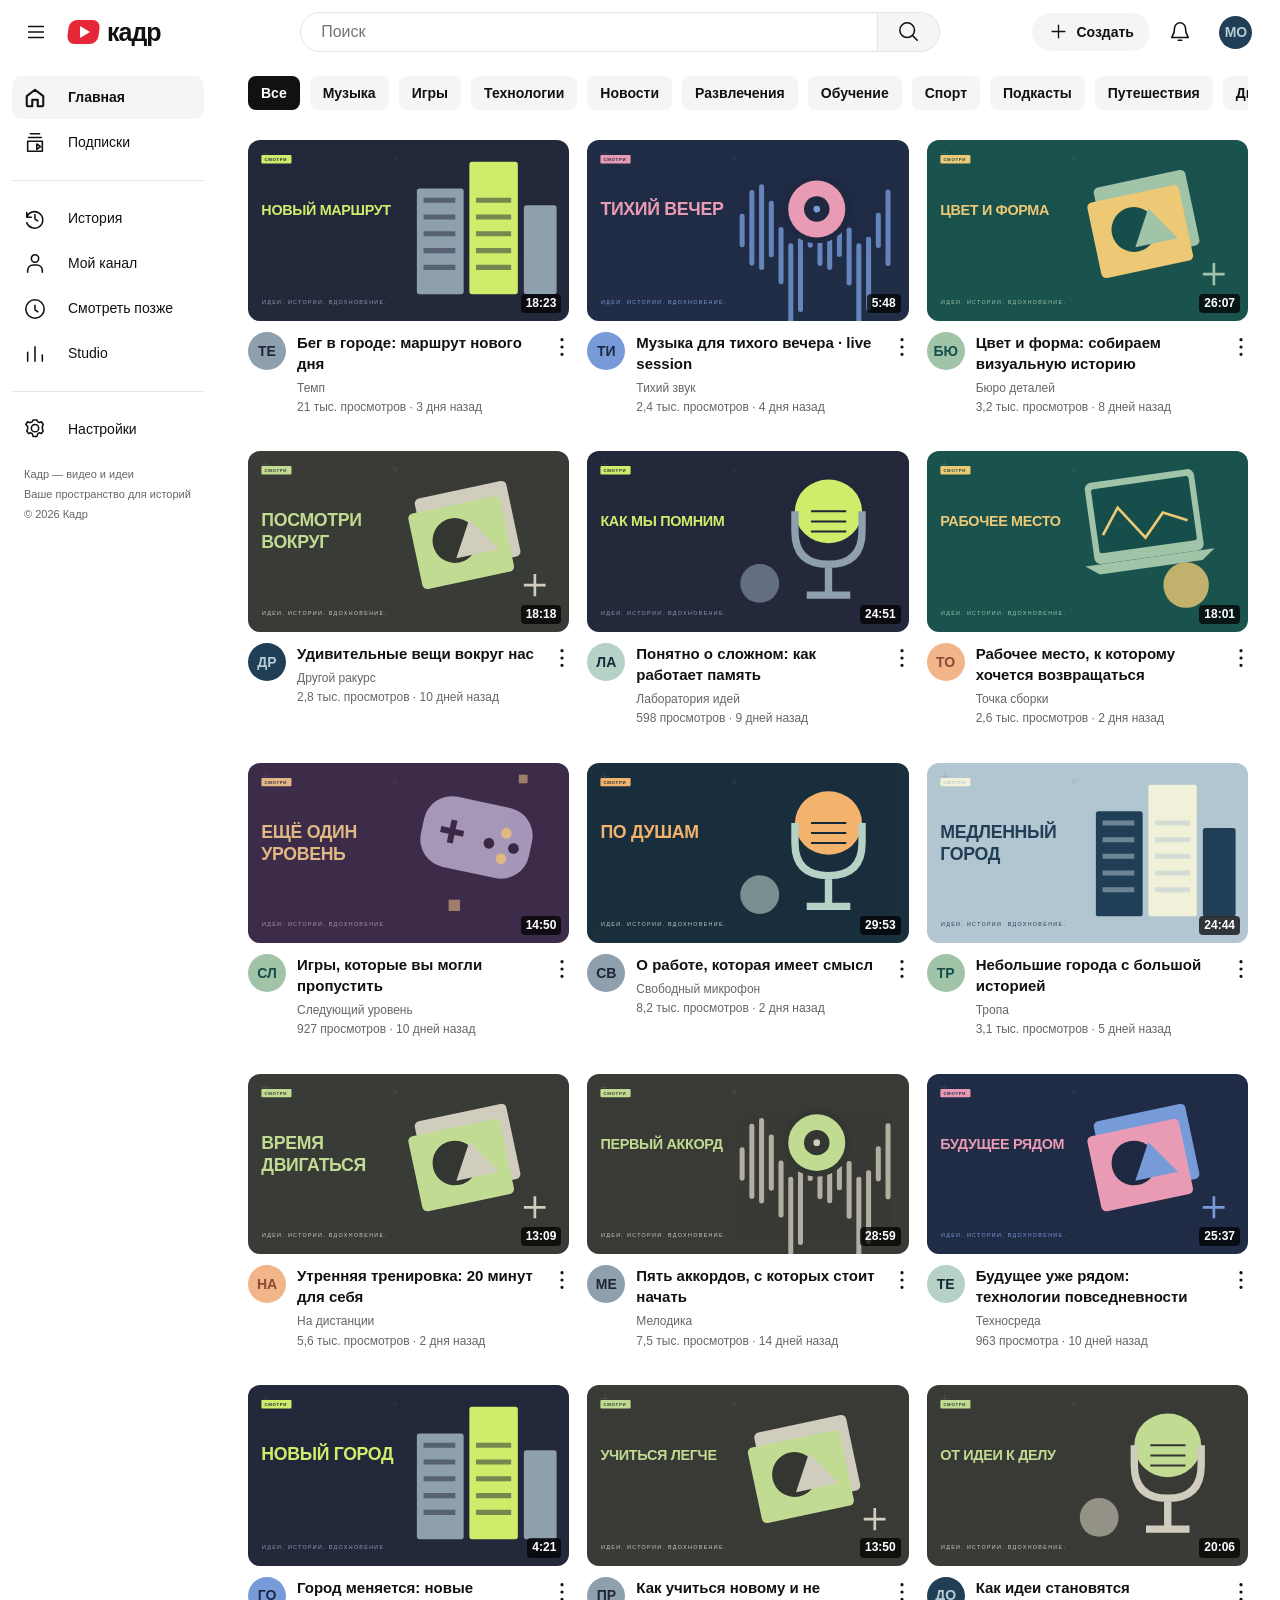
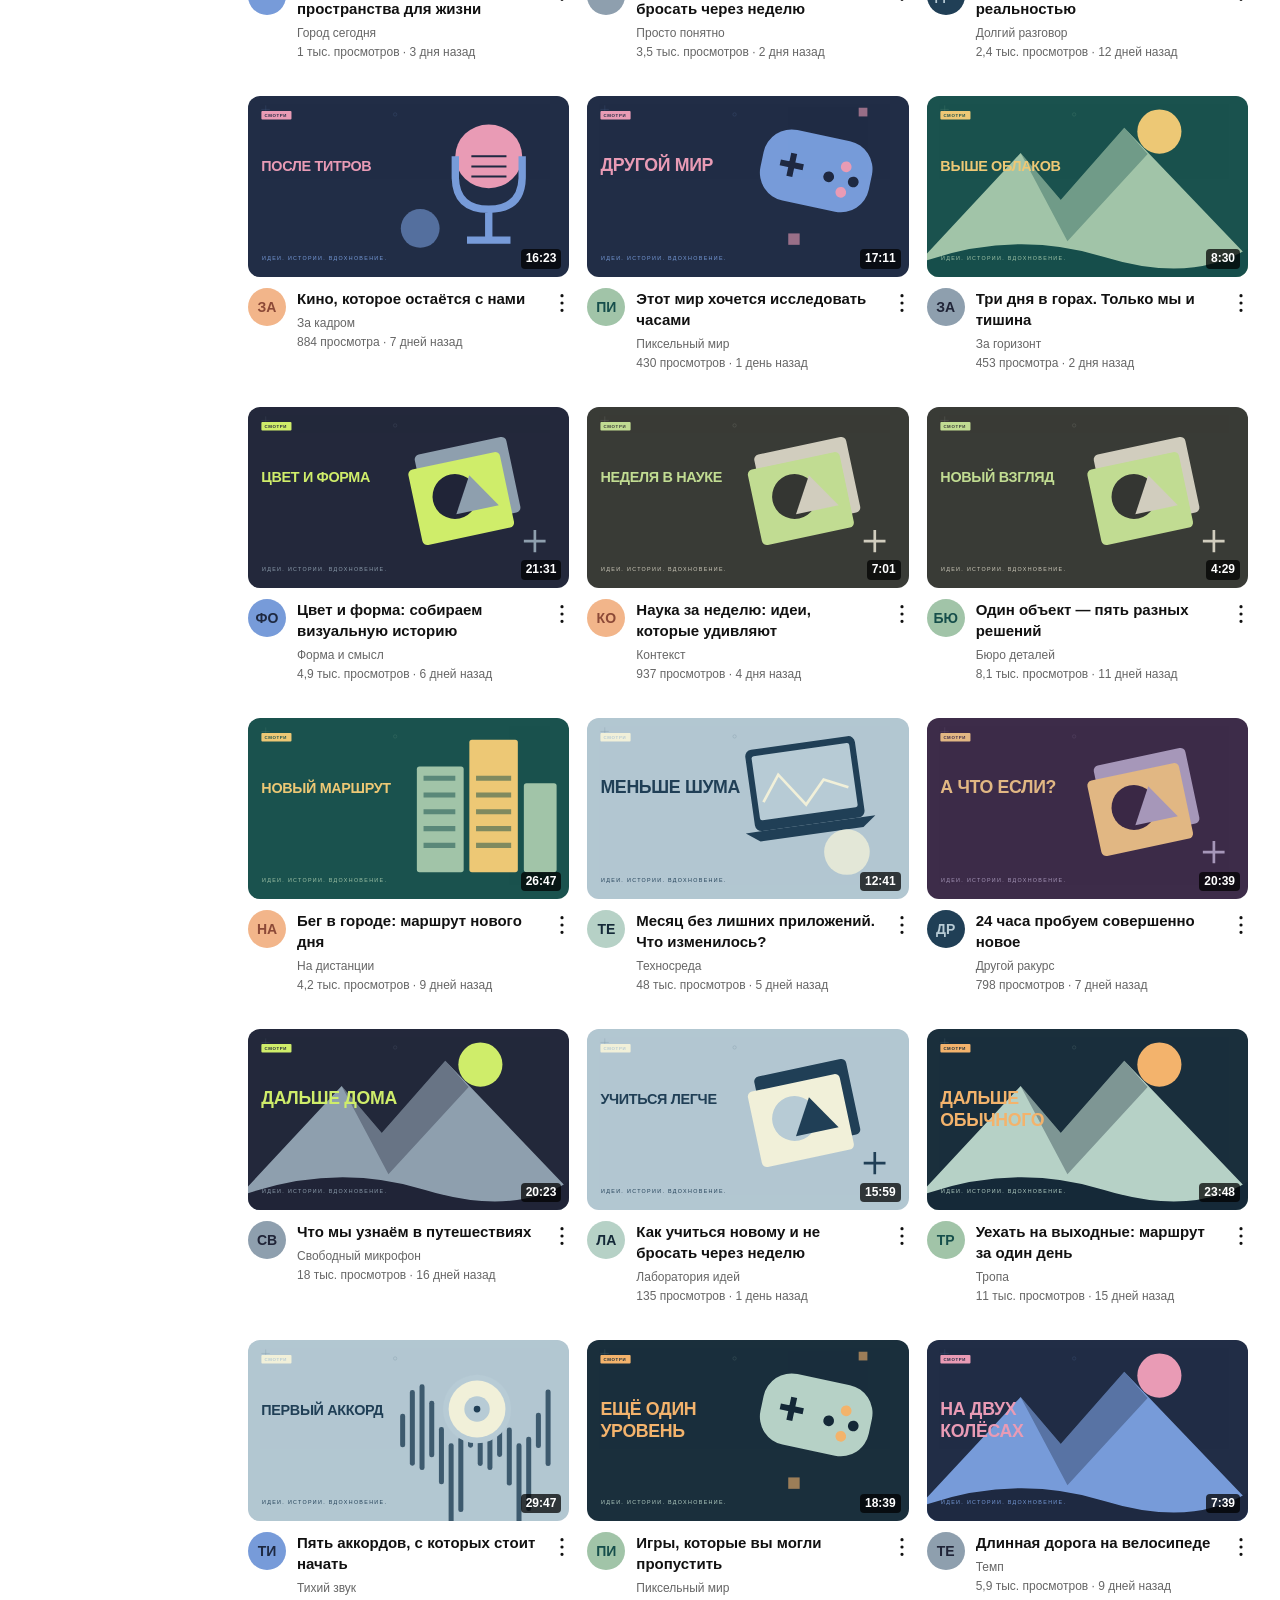
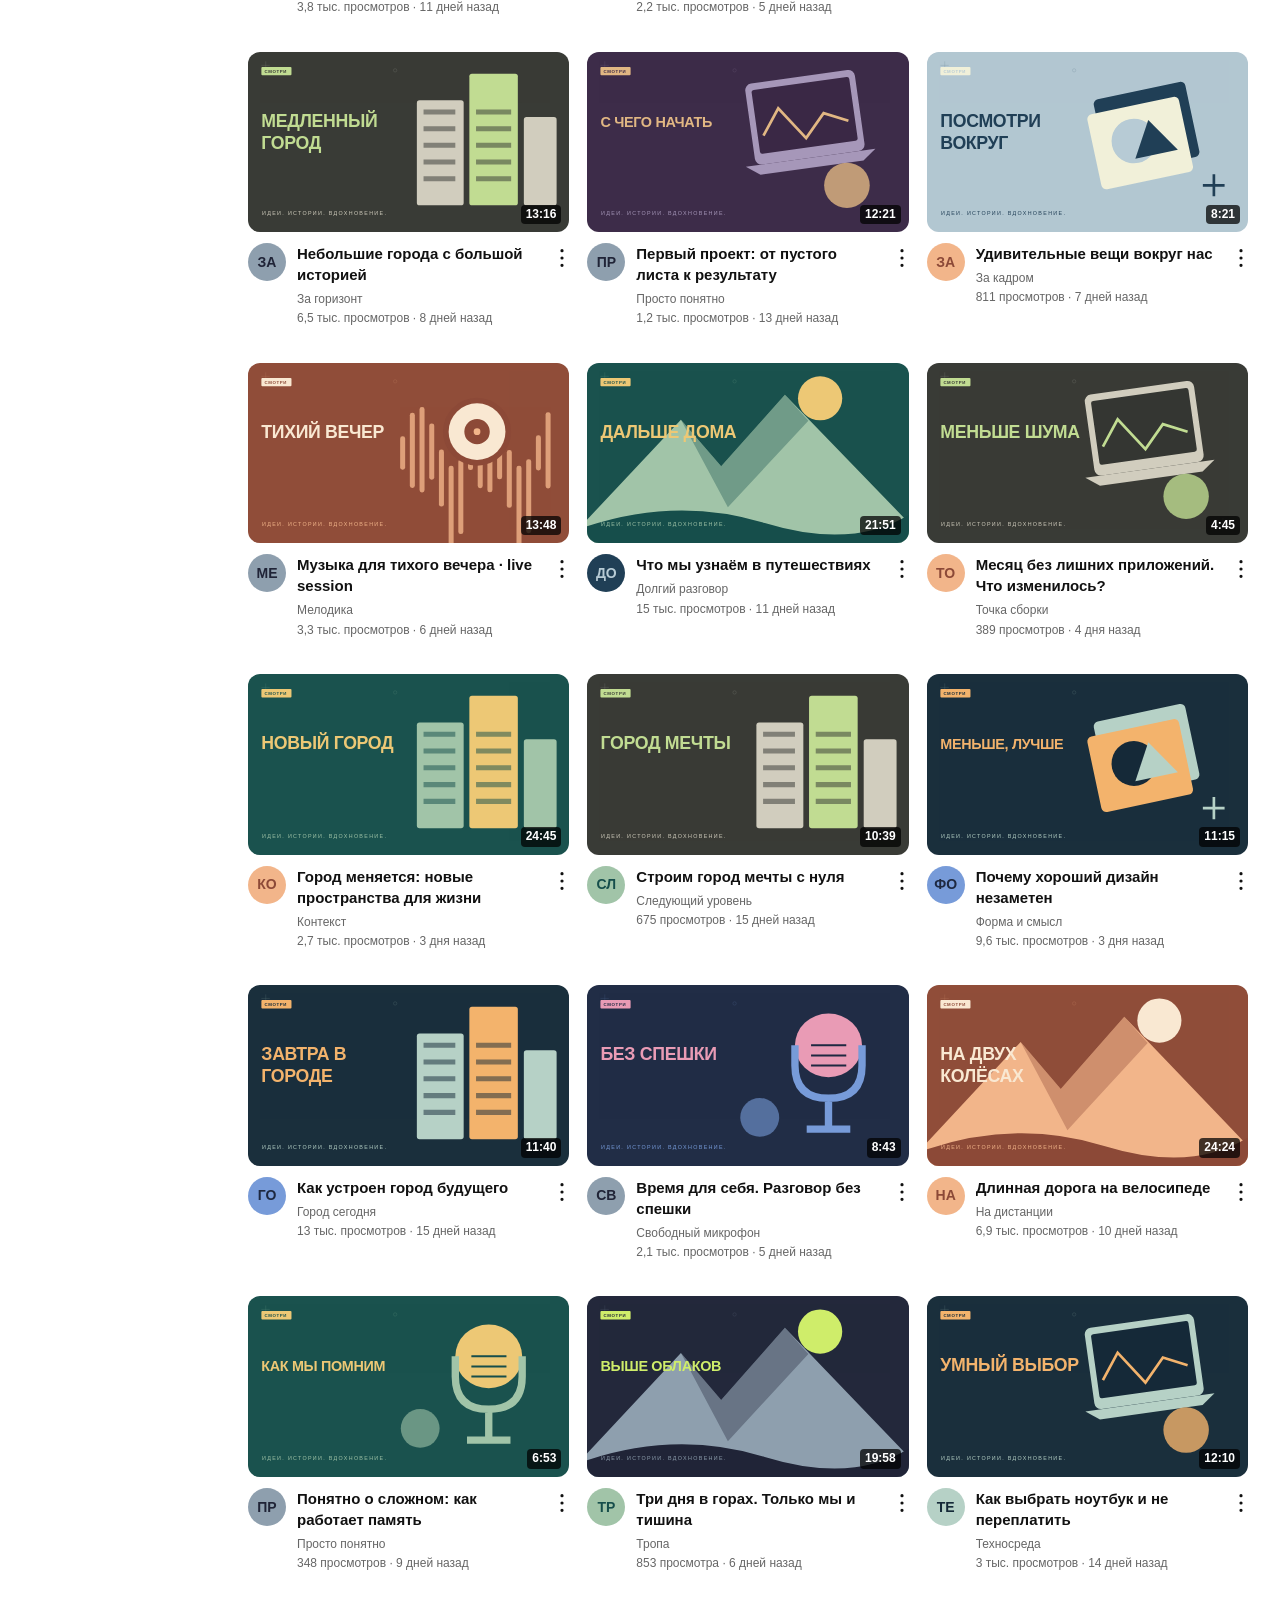
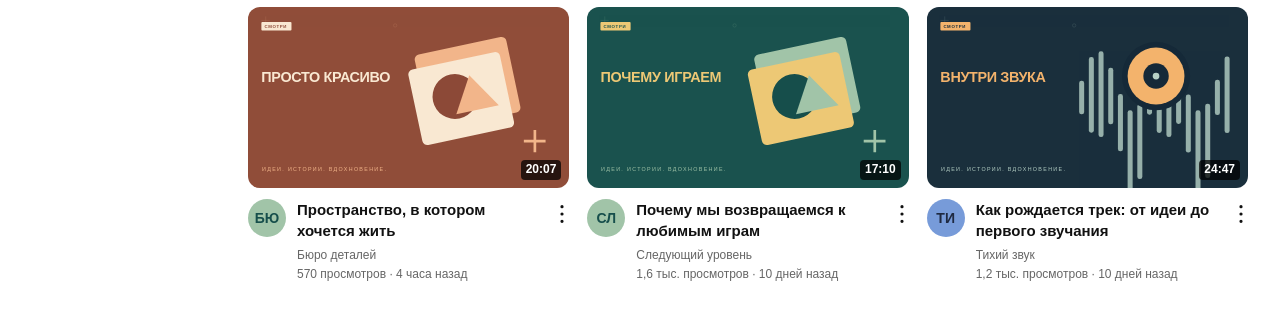
==== files-pasted-by-the-user-senior/outputs/index.html @ 80b1cc75 "Обнова" ====
<!doctype html>
<html lang="ru">
<head>
<meta charset="utf-8">
<meta name="viewport" content="width=device-width, initial-scale=1, viewport-fit=cover">
<meta name="color-scheme" content="light dark">
<meta name="description" content="Кадр — видео, идеи и ваши истории.">
<title>Кадр — видео и идеи</title>
<style>
:root{--bg:#fff;--surface:#f5f5f5;--surface-hover:#eaeaea;--text-primary:#111;--text-secondary:#666;--border:#e5e5e5;--accent:#e62737;--blue:#065fd4;--sidebar-width:216px;--header-height:64px;--panel:#fff;--shadow:0 8px 40px #0002;--chart:#2389d7;--radius:12px}

[data-theme=dark]{--bg:#0f0f0f;--surface:#222;--surface-hover:#333;--text-primary:#f1f1f1;--text-secondary:#aaa;--border:#303030;--accent:#ff4757;--blue:#7db5ff;--panel:#191919;--shadow:0 8px 40px #0007;--chart:#56b8ff}

*{box-sizing:border-box}
html{scroll-behavior:smooth}
body{margin:0;background:var(--bg);color:var(--text-primary);font:14px/1.45 -apple-system,BlinkMacSystemFont,"Segoe UI",Arial,sans-serif}
button,input,textarea,select{font:inherit}
button,a,input,select,textarea{-webkit-tap-highlight-color:transparent}
button,a{touch-action:manipulation}
button{cursor:pointer;color:inherit}
button:disabled{cursor:wait;opacity:.6}
a{color:inherit;text-decoration:none}
img{display:block;max-width:100%;object-fit:cover}
button{border:0;background:none}
svg{display:block}
.icon{width:22px;height:22px;fill:none;stroke:currentColor;stroke-width:1.7;stroke-linecap:round;stroke-linejoin:round;flex-shrink:0}
button,a{transition:background .16s,color .16s,transform .16s}
button:focus-visible,a:focus-visible,input:focus-visible,textarea:focus-visible,select:focus-visible{outline:2px solid var(--blue);outline-offset:3px}
h1,h2,h3,p{margin:0}
h1{font-size:27px;letter-spacing:-.6px;line-height:1.3}
h2{font-size:21px;letter-spacing:-.35px}
h3{font-size:16px}
.muted{color:var(--text-secondary)}
.tiny{font-size:12px}
.nowrap{white-space:nowrap}
.divider{border:0;border-top:1px solid var(--border);margin:16px 0}
.icon-btn{height:40px;width:40px;display:inline-flex;align-items:center;justify-content:center;border-radius:50%;flex-shrink:0}
.icon-btn:hover{background:var(--surface-hover)}
.btn{min-height:38px;padding:9px 17px;display:inline-flex;align-items:center;justify-content:center;gap:8px;border-radius:24px;background:var(--surface);font-weight:600;white-space:nowrap}
.btn:hover{background:var(--surface-hover)}
.btn.primary{background:var(--text-primary);color:var(--bg)}
.btn.blue{background:var(--blue);color:var(--bg)}
.btn.outline{border:1px solid var(--border);background:transparent}
.btn.danger{color:var(--accent)}
.btn .icon{width:19px;height:19px}
.btn.selected{background:var(--surface-hover);color:var(--blue)}
.row{display:flex;align-items:center;gap:12px}
.row.wrap{flex-wrap:wrap}
.between{justify-content:space-between}
.gap8{gap:8px}
.stack{display:grid;gap:18px}
.avatar{width:38px;height:38px;border-radius:50%;flex-shrink:0;display:grid;place-items:center;background:#b6c9c1;color:#173b30;font-weight:700;overflow:hidden}
.avatar img{height:100%;width:100%}
.avatar.large{width:120px;height:120px;font-size:40px}
.avatar.medium{width:64px;height:64px;font-size:23px}
.avatar.small{height:30px;width:30px;font-size:11px}
.header{position:fixed;inset:0 0 auto;height:var(--header-height);background:var(--bg);z-index:30;display:flex;align-items:center;justify-content:space-between;padding:0 24px 0 16px;gap:24px}
.brand{display:flex;align-items:center;gap:8px;font-size:25px;letter-spacing:-1px;font-weight:800;white-space:nowrap}
.brandmark{width:31px;height:24px;background:var(--accent);border-radius:8px;transform:skew(-7deg);display:grid;place-items:center}
.brandmark:after{content:"";border-left:10px solid #fff;border-top:6px solid transparent;border-bottom:6px solid transparent;margin-left:3px;transform:skew(7deg)}
.brand small{font-size:12px;letter-spacing:0;font-weight:500;color:var(--text-secondary);align-self:flex-end;margin:0 0 5px 2px}
.header-left{display:flex;align-items:center;gap:12px;min-width:192px}
.search{display:flex;max-width:640px;flex:1;height:40px}
.search input{width:100%;min-width:0;border:1px solid var(--border);border-radius:24px 0 0 24px;background:var(--bg);color:var(--text-primary);padding:0 20px;font-size:16px;box-shadow:inset 0 1px 2px #00000005}
.search button{width:62px;flex-shrink:0;background:var(--surface);border:1px solid var(--border);border-left:0;border-radius:0 24px 24px 0;display:grid;place-items:center}
.search button:hover{background:var(--surface-hover)}
.header-actions{display:flex;align-items:center;gap:10px}
.profile-btn{padding:0;margin-left:6px}
.profile-btn .avatar{width:33px;height:33px}
.create-top{padding-right:16px}
.sidebar{position:fixed;top:var(--header-height);left:0;bottom:0;width:var(--sidebar-width);padding:10px 12px 24px;overflow-y:auto;background:var(--bg);z-index:20;scrollbar-width:thin}
.sidebar-item{height:43px;border-radius:10px;display:flex;align-items:center;gap:22px;padding:0 12px;margin:2px 0;white-space:nowrap}
.sidebar-item:hover{background:var(--surface)}
.sidebar-item.active{background:var(--surface);font-weight:600}
.sidebar-item.active .icon{stroke-width:2.25}
.sidebar-label{padding:12px;font-size:13px;font-weight:600}
.sidebar-foot{padding:12px;font-size:11px;line-height:1.8;color:var(--text-secondary)}
.sidebar-channel{padding:18px 0;text-align:center}
.sidebar-channel .avatar{margin:0 auto 12px}
.sidebar-channel h3{overflow:hidden;text-overflow:ellipsis;padding:0 8px}
.compact{--sidebar-width:76px}
.compact .sidebar-item{height:70px;flex-direction:column;gap:5px;padding:12px 0;font-size:10px}
.compact .sidebar-label,.compact .sidebar-foot,.compact .sidebar .divider,.compact .sidebar-channel,.compact .subscription-links{display:none}
.content{margin-left:var(--sidebar-width);padding:88px 32px 40px;min-height:100vh;max-width:2200px}
.chips{position:sticky;top:64px;padding:12px 0 20px;background:var(--bg);z-index:10;display:flex;gap:10px;overflow-x:auto;scrollbar-width:none;margin-top:-24px;margin-bottom:10px}
.chips::-webkit-scrollbar{display:none}
.chip{border-radius:8px;padding:7px 13px;background:var(--surface);white-space:nowrap;font-weight:600}
.chip:hover{background:var(--surface-hover)}
.chip.active{background:var(--text-primary);color:var(--bg)}
.video-grid{display:grid;grid-template-columns:repeat(3,minmax(0,1fr));gap:34px 18px}
.video-card{min-width:0;position:relative}
.thumb-link{display:block;position:relative;overflow:hidden;border-radius:12px;background:var(--surface);aspect-ratio:16/9}
.thumbnail{width:100%;height:100%;object-fit:cover;transition:transform .25s}
.thumb-link:hover .thumbnail{transform:scale(1.035)}
.thumb-link:after{content:"▶";position:absolute;top:50%;left:50%;transform:translate(-50%,-50%);width:45px;height:45px;display:grid;place-items:center;border-radius:50%;background:#0007;color:white;opacity:0;transition:opacity .2s}
.thumb-link:hover:after{opacity:1}
.duration{position:absolute;bottom:8px;right:8px;padding:1px 5px;font-size:12px;font-weight:600;background:#000b;color:#fff;border-radius:4px}
.fresh{position:absolute;top:9px;left:9px;font-size:10px;text-transform:uppercase;letter-spacing:1px;background:#fff;color:#111;padding:4px 7px;border-radius:4px;font-weight:700}
.card-info{display:flex;align-items:flex-start;gap:11px;padding-top:11px}
.card-copy{min-width:0;flex:1}
.card-title{font-weight:600;font-size:15px;line-height:1.4;display:-webkit-box;-webkit-line-clamp:2;-webkit-box-orient:vertical;overflow:hidden;margin:0 0 5px}
.card-meta{font-size:12px;line-height:1.6;color:var(--text-secondary)}
.card-meta a:hover{color:var(--text-primary)}
.card-more{width:26px;height:30px;margin-right:-6px}
.section-head{display:flex;align-items:center;justify-content:space-between;gap:16px;margin-bottom:24px;flex-wrap:wrap}
.page-copy{margin-bottom:24px;max-width:720px}
.page-copy p{margin-top:8px;color:var(--text-secondary)}
.bottom-nav{display:none}
.empty{display:flex;flex-direction:column;align-items:center;justify-content:center;text-align:center;padding:70px 24px;gap:12px;min-height:290px}
.empty-symbol{background:var(--surface);width:82px;height:82px;border-radius:50%;display:grid;place-items:center;margin-bottom:8px}
.empty-symbol .icon{height:36px;width:36px}
.empty p{color:var(--text-secondary);max-width:400px}
.channel-banner{height:190px;width:100%;border-radius:14px;object-fit:cover;margin-bottom:26px}
.channel-head{display:flex;gap:24px;align-items:center;margin:0 0 28px}
.channel-copy{min-width:0;overflow-wrap:anywhere}
.channel-copy h1{font-size:34px;margin-bottom:8px}
.channel-copy p{margin:9px 0;max-width:800px;white-space:pre-wrap;overflow-wrap:anywhere}
.channel-head .row{margin-top:14px}
.tabs{display:flex;gap:26px;border-bottom:1px solid var(--border);margin-bottom:26px;overflow:auto}
.tab{padding:11px 0 13px;white-space:nowrap;color:var(--text-secondary);font-size:15px;font-weight:600;border-bottom:2px solid transparent}
.tab.active{color:var(--text-primary);border-bottom-color:var(--text-primary)}
.about-panel{max-width:780px}
.about-panel p{white-space:pre-wrap;overflow-wrap:anywhere}
.watch-layout{display:grid;grid-template-columns:minmax(0,1fr) 340px;gap:24px}
.watch-main{min-width:0}
.player{position:relative;aspect-ratio:16/9;background:#000;border-radius:14px;overflow:hidden;color:#fff}
.player>img{width:100%;height:100%;opacity:.85}
.player.playing>img{animation:slowpan 24s ease-in-out infinite alternate;opacity:.92}
.player-center{position:absolute;top:50%;left:50%;transform:translate(-50%,-50%);background:#0008;width:66px;height:66px;border-radius:50%;display:grid;place-items:center;backdrop-filter:blur(3px)}
.player-center .icon{width:30px;height:30px;fill:#fff;stroke:#fff}
.playing .player-center{opacity:0}
.playing:hover .player-center,.playing:focus-within .player-center{opacity:1}
.player-caption{position:absolute;left:24px;top:20px;font-size:11px;letter-spacing:2px;opacity:.7}
.player-controls{position:absolute;bottom:0;left:0;right:0;padding:28px 12px 7px;background:linear-gradient(transparent,#000b)}
.player-controls input[type=range]{accent-color:var(--accent);height:4px;width:100%;cursor:pointer;margin:0}
.player-control-row{display:flex;align-items:center;gap:5px;font-size:12px}
.player-control-row .icon-btn{height:32px;width:32px}
.player-control-row .time{margin-left:4px;flex:1}
.player-control-row input.volume{width:56px;margin-left:3px}
.watch-title{font-size:22px;font-weight:700;line-height:1.35;margin:16px 0 13px;overflow-wrap:anywhere}
.watch-actions{display:flex;align-items:center;justify-content:space-between;gap:12px;flex-wrap:wrap}
.channel-byline{display:flex;gap:11px;align-items:center}
.channel-byline .btn{margin-left:9px}
.channel-byline h3{font-size:14px}
.reactions{display:flex;gap:8px;align-items:center;flex-wrap:wrap}
.reaction-group{display:flex;background:var(--surface);border-radius:24px;overflow:hidden}
.reaction-group .btn{background:none;border-radius:0}
.reaction-group .btn+button{border-left:1px solid var(--border);padding:8px 12px}
.description{background:var(--surface);border-radius:12px;padding:14px;margin-top:18px}
.description p{white-space:pre-wrap;overflow-wrap:anywhere;margin-top:9px}
.description:not(.expanded) p{display:-webkit-box;-webkit-line-clamp:3;-webkit-box-orient:vertical;overflow:hidden}
.text-btn{font-weight:600;padding:10px 0 0}
.comments{margin-top:26px}
.comments h3{margin-bottom:20px}
.comment-form{display:flex;gap:12px;margin:18px 0 24px}
.comment-form input{flex:1;min-width:0;border:0;border-bottom:1px solid var(--border);background:var(--bg);color:var(--text-primary);padding:10px 0}
.comment{display:flex;gap:12px;margin:18px 0}
.comment p{white-space:pre-wrap;overflow-wrap:anywhere;margin-top:3px}
.watch-aside .video-card{display:flex;gap:9px;margin:0 0 15px}
.watch-aside .thumb-link{width:160px;min-width:160px;height:90px;border-radius:9px}
.watch-aside .card-info{padding:0;gap:0;flex:1}
.watch-aside .card-info>a{display:none}
.watch-aside .card-title{font-size:13px;-webkit-line-clamp:2}
.watch-aside .card-more{width:18px}
.watch-aside .card-meta{font-size:11px}
.watch-aside h3{margin-bottom:14px}
.history-list{display:grid;gap:22px;max-width:1040px}
.history-list .video-card{display:flex;gap:20px}
.history-list .thumb-link{width:270px;min-width:270px}
.history-list .card-info{padding-top:6px;flex:1}
.history-list .card-title{font-size:18px}
.history-list .card-info>a{display:none}
.channel-result{display:flex;gap:20px;padding:18px 0;border-bottom:1px solid var(--border);align-items:center}
.channel-result .channel-copy{flex:1}
.channel-result p{margin:5px 0}
.search-heading{margin-bottom:14px}
.studio{background:var(--surface);min-height:100vh}
.studio .content{padding:90px 30px 40px}
.studio .sidebar,.studio .header{background:var(--bg)}
.studio .sidebar-item.active{color:var(--accent);background:var(--surface)}
.studio-page{max-width:1460px;margin:0 auto}
.panel{background:var(--panel);border:1px solid var(--border);border-radius:12px;padding:24px;min-width:0}
.panel h2,.panel h3{margin-bottom:15px}
.stat-grid{display:grid;grid-template-columns:repeat(5,minmax(0,1fr));gap:12px;margin-bottom:24px}
.stat-card{background:var(--panel);border:1px solid var(--border);padding:19px 20px;border-radius:10px;min-width:0}
.stat-card label{display:block;color:var(--text-secondary);font-size:12px;margin-bottom:10px}
.stat-value{font-size:27px;letter-spacing:-.8px;line-height:1.2;overflow-wrap:anywhere;font-variant-numeric:tabular-nums;animation:appear .2s}
.stat-card small{display:block;margin-top:10px;font-size:11px;color:var(--text-secondary)}
.dashboard-grid{display:grid;grid-template-columns:1.15fr 1fr;gap:20px}
.feature-performance{display:grid;grid-template-columns:180px 1fr;gap:18px;align-items:start}
.feature-performance .thumb-link{border-radius:8px}
.metric-list{display:grid;gap:12px}
.metric-line{display:flex;justify-content:space-between;gap:12px;border-bottom:1px solid var(--border);padding:0 0 10px}
.metric-line:last-child{border:0;padding:0}
.metric-line span{color:var(--text-secondary)}
.metric-line strong{font-weight:600}
.callout{border:1px solid var(--border);border-radius:10px;padding:18px;background:var(--surface);margin-top:20px}
.callout p{color:var(--text-secondary);margin:8px 0 14px}
.analytics-layout{display:grid;grid-template-columns:minmax(0,1fr) 290px;gap:20px}
.chart-wrap{position:relative}
.chart-svg{width:100%;height:245px;overflow:visible}
.chart-grid{stroke:var(--border);stroke-width:1}
.chart-label{fill:var(--text-secondary);font-size:11px}
.chart-tooltip{position:absolute;pointer-events:none;background:var(--text-primary);color:var(--bg);font-size:12px;padding:7px 10px;border-radius:6px;box-shadow:var(--shadow);white-space:nowrap;transform:translate(-50%,-110%);z-index:5;display:none}
.bars{display:flex;align-items:flex-end;gap:3px;height:86px;margin:24px 0 8px}
.bar{flex:1;min-width:0;background:var(--chart);border-radius:2px 2px 0 0;opacity:.8}
.bar:hover{opacity:1}
.realtime-dot{width:7px;height:7px;border-radius:50%;background:var(--chart);display:inline-block;margin-right:5px}
.rt-number{font-size:28px;margin-top:22px}
.top-video{display:flex;justify-content:space-between;align-items:center;gap:10px;padding:11px 0;border-bottom:1px solid var(--border);font-size:12px}
.top-video a{overflow:hidden;display:-webkit-box;-webkit-line-clamp:2;-webkit-box-orient:vertical;max-width:80%}
.traffic-list{display:grid;gap:16px}
.traffic-track{height:5px;border-radius:4px;background:var(--surface);margin-top:7px;overflow:hidden}
.traffic-fill{height:100%;background:var(--chart);border-radius:4px}
.below-analytics{display:grid;grid-template-columns:1fr 1fr;gap:20px;margin-top:20px}
.content-table{width:100%;border-collapse:collapse;font-size:12px}
.content-table th{text-align:left;color:var(--text-secondary);font-weight:500;padding:15px 12px;border-bottom:1px solid var(--border)}
.content-table td{padding:16px 12px;border-bottom:1px solid var(--border);vertical-align:middle}
.content-table tr:hover td{background:var(--surface)}
.table-video{display:flex;gap:14px;align-items:center;max-width:420px}
.table-video img{width:110px;height:62px;border-radius:6px;flex-shrink:0}
.table-video strong{font-size:13px;display:-webkit-box;-webkit-line-clamp:2;-webkit-box-orient:vertical;overflow:hidden}
.table-video .row{margin-top:5px}
.table-video .icon-btn{width:28px;height:28px}
.table-panel{padding:0;overflow:hidden}
.badge{display:inline-flex;padding:4px 8px;background:var(--surface);border-radius:5px;white-space:nowrap;font-size:11px}
.badge.public{color:#168449}
.select{min-height:38px;border:1px solid var(--border);background:var(--panel);color:var(--text-primary);padding:7px 12px;border-radius:8px;max-width:100%}
.form-grid{display:grid;grid-template-columns:minmax(0,1fr) 330px;gap:26px}
.field{display:grid;gap:7px;margin-bottom:18px;min-width:0}
.field label{font-size:12px;font-weight:600}
.input{width:100%;border:1px solid var(--border);border-radius:8px;background:var(--panel);color:var(--text-primary);padding:12px;min-width:0;resize:vertical}
.input:focus{border-color:var(--blue)}
textarea.input{min-height:115px}
.field small{font-size:11px;color:var(--text-secondary)}
.form-row{display:grid;grid-template-columns:1fr 1fr;gap:14px}
.upload-preview{aspect-ratio:16/9;border:1px dashed var(--border);border-radius:10px;overflow:hidden;background:var(--surface);display:grid;place-items:center;margin-bottom:12px}
.upload-preview img{width:100%;height:100%}
.upload-label{display:inline-flex;gap:8px;cursor:pointer;align-items:center;justify-content:center;font-weight:600}
.file-input{position:absolute;width:1px;height:1px;opacity:0;overflow:hidden}
.upload-label:focus-within{outline:2px solid var(--blue);outline-offset:3px}
.upload-tile{display:flex;flex-direction:column;align-items:center;text-align:center;padding:22px;gap:10px}
.upload-tile .icon{width:32px;height:32px}
.preview-banner{height:145px;width:100%;object-fit:cover;border-radius:9px}
.image-setting{display:flex;align-items:center;gap:24px;border-bottom:1px solid var(--border);padding-bottom:22px;margin-bottom:22px}
.image-setting .copy{flex:1}
.image-setting p{font-size:12px;color:var(--text-secondary);margin:7px 0 12px}
.customization{max-width:960px}
.customization .panel{margin-top:20px}
.settings-row{display:flex;align-items:center;justify-content:space-between;gap:15px;padding:20px 0;border-bottom:1px solid var(--border)}
.settings-row p{font-size:12px;color:var(--text-secondary);margin-top:5px}
.settings-row:last-child{border:0}
.dropdown{position:fixed;z-index:65;background:var(--panel);border:1px solid var(--border);border-radius:12px;padding:8px;box-shadow:var(--shadow);width:256px;max-width:calc(100vw - 24px)}
.dropdown-item{width:100%;text-align:left;padding:11px 12px;border-radius:7px;display:flex;gap:12px;align-items:center;line-height:1.3;font-size:13px}
.dropdown-item:hover{background:var(--surface)}
.dropdown-heading{padding:10px 12px;border-bottom:1px solid var(--border);margin-bottom:6px}
.dropdown-heading p{font-size:12px;color:var(--text-secondary);margin-top:3px}
.modal-backdrop{position:fixed;inset:0;background:#0007;z-index:70;display:flex;align-items:center;justify-content:center;padding:24px;backdrop-filter:blur(2px)}
.modal{max-width:860px;width:100%;max-height:calc(100dvh - 48px);display:flex;flex-direction:column;border-radius:16px;background:var(--panel);box-shadow:var(--shadow);animation:modalIn .18s ease}
.modal.small{max-width:480px}
.modal-header{padding:20px 24px;border-bottom:1px solid var(--border);display:flex;justify-content:space-between;align-items:center;gap:16px}
.modal-header h2{font-size:21px}
.modal-body{overflow-y:auto;padding:24px;overscroll-behavior:contain}
.modal-footer{display:flex;justify-content:flex-end;gap:10px;padding:16px 24px;border-top:1px solid var(--border)}
.modal .form-grid{grid-template-columns:minmax(0,1fr) 260px}
.toast-container{position:fixed;bottom:24px;left:calc(var(--sidebar-width) + 24px);z-index:100;display:grid;gap:8px;pointer-events:none;max-width:calc(100vw - 48px)}
.toast{background:var(--text-primary);color:var(--bg);padding:13px 22px;border-radius:9px;box-shadow:var(--shadow);font-size:13px;animation:appear .18s;pointer-events:auto}
.notice{padding:12px 16px;background:var(--surface);border-radius:9px;font-size:12px;color:var(--text-secondary);margin-bottom:18px}
.form-error{color:var(--accent);font-size:13px;margin-top:10px}
.progress{height:4px;background:var(--surface);overflow:hidden;border-radius:4px;margin-top:16px}
.progress span{display:block;height:100%;background:var(--blue);animation:progress 1.4s ease forwards}
.debug{position:fixed;bottom:15px;right:15px;background:#141d23;color:#85f4b3;padding:16px;z-index:60;border-radius:8px;white-space:pre;font:11px/1.8 monospace;max-width:calc(100vw - 30px)}
.skeleton{background:linear-gradient(100deg,var(--surface) 20%,var(--surface-hover) 50%,var(--surface) 80%);background-size:200% 100%;animation:shimmer 1s infinite}
.skeleton-card{aspect-ratio:16/11;border-radius:12px}
.storage-error{position:fixed;top:64px;left:0;right:0;background:#ffe6e6;color:#9a1522;padding:10px 18px;text-align:center;z-index:68;font-size:12px}
.mobile-search-toggle{display:none}
.search-mobile-close{display:none}
.player:fullscreen{border-radius:0;width:100%;height:100%;aspect-ratio:auto}
.player:fullscreen>img{object-fit:contain}
.player.fullscreen-fallback{position:fixed;inset:0;width:100vw;height:100dvh;z-index:100;border-radius:0;aspect-ratio:auto}
.player.fullscreen-fallback>img{object-fit:contain}
.phase-pill{color:var(--blue);font-size:11px}
.readable{max-width:760px;line-height:1.7}
.studio-actions{display:flex;gap:10px;align-items:center;flex-wrap:wrap}
.live{font-size:11px;color:var(--text-secondary);display:flex;align-items:center;gap:6px}
.live:before{content:"";width:6px;height:6px;border-radius:50%;background:#25a15e}
.error-page{margin:50px auto;text-align:center;max-width:500px}
.nowrap-ellipsis{overflow:hidden;text-overflow:ellipsis;white-space:nowrap}
.hidden{display:none!important}
body.modal-open{overflow:hidden}
button[aria-pressed=true] .icon{fill:currentColor}
input[type=range]{accent-color:var(--accent)}
.intro-card{background:var(--panel);border:1px solid var(--border);padding:28px;border-radius:12px}
.intro-card h2{margin:16px 0 10px}
.intro-art{height:125px;background:var(--surface);border-radius:8px;display:grid;place-items:center;position:relative;overflow:hidden}
.intro-art .icon{width:55px;height:55px;color:var(--accent)}
.intro-art:before,.intro-art:after{content:"";position:absolute;width:130px;height:130px;border:1px solid var(--border);border-radius:50%;left:-30px;top:-45px}
.intro-art:after{left:auto;top:auto;right:-25px;bottom:-60px}
.chart-period-copy{font-size:12px;color:var(--text-secondary);margin-bottom:18px}

@keyframes appear{from{opacity:.45;transform:translateY(3px)}
to{opacity:1;transform:none}
}
@keyframes modalIn{from{opacity:0;transform:translateY(10px) scale(.98)}
to{opacity:1;transform:none}
}
@keyframes progress{from{width:0}
to{width:100%}
}
@keyframes shimmer{to{background-position:-200% 0}
}
@keyframes slowpan{from{transform:scale(1)}
to{transform:scale(1.08)}
}
@media(min-width:1850px){.video-grid{grid-template-columns:repeat(4,minmax(0,1fr))}
}

@media(max-width:1200px){:root{--sidebar-width:76px}
.sidebar-item{height:70px;flex-direction:column;gap:5px;padding:12px 0;font-size:10px}
.sidebar-label,.sidebar-foot,.sidebar .divider,.sidebar-channel,.subscription-links{display:none}
.content{padding-left:24px;padding-right:24px}
.video-grid{grid-template-columns:repeat(3,minmax(0,1fr));gap:28px 16px}
.watch-layout{grid-template-columns:minmax(0,1fr) 290px;gap:18px}
.watch-aside .thumb-link{width:130px;min-width:130px;height:74px}
.stat-card{padding:16px 13px}
.stat-value{font-size:23px}
.analytics-layout{grid-template-columns:minmax(0,1fr) 250px}
.table-video img{width:85px;height:48px}
.content-table th,.content-table td{padding:13px 8px}
.header-left{min-width:155px}
.header{gap:18px}
.studio .content{padding-left:24px;padding-right:24px}
}

@media(max-width:950px){.video-grid{grid-template-columns:repeat(2,minmax(0,1fr))}
.watch-layout{grid-template-columns:1fr}
.watch-aside{display:grid;grid-template-columns:1fr 1fr;gap:0 18px}
.watch-aside h3{grid-column:1/-1}
.watch-aside .video-card{display:block}
.watch-aside .thumb-link{width:100%;height:auto;aspect-ratio:16/9}
.watch-aside .card-info{padding-top:10px}
.watch-aside .card-title{font-size:14px}
.watch-aside .card-meta{font-size:12px}
.dashboard-grid{grid-template-columns:1fr}
.analytics-layout{grid-template-columns:1fr}
.realtime-panel .bars{height:95px}
.stat-grid{grid-template-columns:repeat(3,minmax(0,1fr))}
.below-analytics{grid-template-columns:1fr}
.form-grid{grid-template-columns:1fr 260px}
.header-left{min-width:145px}
.header{gap:12px;padding-right:16px}
.content-table th:nth-child(3),.content-table td:nth-child(3){display:none}
.feature-performance{grid-template-columns:220px 1fr}
}

@media(max-width:700px){:root{--sidebar-width:0px;--header-height:58px}
.header{height:58px;padding:0 14px;gap:8px}
.header-left{min-width:0;gap:0}
.header-left>.icon-btn{display:none}
.brand{font-size:24px}
.brandmark{width:28px;height:23px}
.header-actions{gap:2px}
.create-top{height:36px;width:36px;padding:0;background:none}
.create-top span{display:none}
.header-actions .icon-btn{width:36px;height:36px}
.profile-btn{margin-left:3px}
.header-actions .profile-btn .avatar{width:29px;height:29px}
.mobile-search-toggle{display:inline-flex}
.header>.search{display:none}
.header.search-open>.search{display:flex;position:absolute;left:14px;right:54px;max-width:none;background:var(--bg);z-index:2}
.header.search-open .header-left,.header.search-open .header-actions{visibility:hidden}
.search-mobile-close{position:absolute;right:8px;display:none}
.header.search-open .search-mobile-close{display:inline-flex}
.search input{font-size:14px}
.sidebar{display:none}
.content,.studio .content{margin-left:0;padding:78px 16px 90px}
.chips{top:58px;margin-top:-20px;padding:11px 0 14px;margin-bottom:5px;gap:8px}
.chip{font-size:12px;padding:7px 12px}
.video-grid{grid-template-columns:1fr;gap:25px}
.card-title{font-size:15px}
.card-meta{font-size:12px}
.thumb-link{border-radius:10px}
.bottom-nav{display:flex;position:fixed;bottom:0;left:0;right:0;z-index:35;background:var(--bg);border-top:1px solid var(--border);padding:5px 4px calc(5px + env(safe-area-inset-bottom));height:calc(61px + env(safe-area-inset-bottom));justify-content:space-around}
.bottom-item{display:flex;align-items:center;justify-content:center;flex-direction:column;gap:3px;font-size:10px;min-width:54px;color:var(--text-secondary)}
.bottom-item.active{color:var(--text-primary);font-weight:600}
.bottom-item .icon{width:22px;height:22px}
.bottom-item.active .icon{stroke-width:2.4}
.channel-banner{height:105px;border-radius:9px;margin-bottom:18px}
.channel-head{align-items:flex-start;gap:14px;margin-bottom:20px}
.channel-head .avatar.large{height:72px;width:72px;font-size:25px}
.channel-copy h1{font-size:23px;margin:0 0 5px}
.channel-copy .muted{font-size:12px}
.channel-copy p{font-size:12px;margin:7px 0}
.channel-head .row{gap:7px}
.channel-head .btn{font-size:11px;padding:8px 11px}
.tabs{gap:23px;margin-bottom:20px}
.tab{font-size:14px}
.watch-layout{display:block}
.player{border-radius:10px}
.watch-title{font-size:18px;margin-top:14px}
.watch-actions{gap:15px}
.channel-byline{gap:8px;width:100%}
.channel-byline .btn{margin-left:auto;font-size:12px;padding:9px 13px}
.reactions{gap:7px}
.reactions .btn{font-size:12px;padding:8px 12px}
.reactions .icon-btn{width:36px;height:36px}
.watch-aside{display:block;margin-top:28px}
.watch-aside .video-card{margin-bottom:23px}
.watch-aside .thumb-link{width:100%;height:auto}
.watch-aside .card-info{padding-top:9px}
.watch-aside .card-title{font-size:15px}
.watch-aside .card-meta{font-size:12px}
.description{font-size:12px;padding:12px}
.comments{margin-top:22px}
.comment-form{gap:8px}
.comment-form .btn{width:38px;padding:0;font-size:0}
.comment-form .btn .icon{width:18px}
.history-list .video-card{gap:12px}
.history-list .thumb-link{width:140px;min-width:140px;height:79px}
.history-list .card-title{font-size:13px}
.history-list .card-meta{font-size:11px}
.history-list .card-info{padding:0;min-width:0}
.section-head{margin-bottom:20px;gap:12px}
.section-head h1{font-size:24px}
.stat-grid{grid-template-columns:repeat(2,minmax(0,1fr));gap:10px;margin-bottom:18px}
.stat-card{padding:16px}
.stat-value{font-size:24px}
.stat-card:last-child{grid-column:1/-1}
.stat-card small{font-size:10px}
.panel{padding:18px}
.dashboard-grid,.analytics-layout,.below-analytics{gap:16px}
.feature-performance{grid-template-columns:1fr}
.feature-performance .thumb-link{max-width:none}
.table-panel{padding:0;background:transparent;border:0}
.content-table,.content-table tbody{display:block}
.content-table thead{display:none}
.content-table tr{display:grid;grid-template-columns:repeat(3,1fr);background:var(--panel);border:1px solid var(--border);border-radius:11px;margin-bottom:12px;padding:12px;gap:6px}
.content-table td{display:block;padding:6px 0;border:0;font-size:11px;overflow-wrap:anywhere}
.content-table td:first-child{grid-column:1/-1;padding:0 0 5px}
.content-table td:nth-child(3){display:none}
.content-table td[data-label]:before{content:attr(data-label);display:block;color:var(--text-secondary);font-size:10px;margin-bottom:4px}
.table-video{max-width:none;gap:10px}
.table-video img{width:110px;height:62px}
.table-video strong{font-size:13px}
.content-table tr:hover td{background:none}
.form-grid,.modal .form-grid{grid-template-columns:1fr}
.form-grid>.upload-column{grid-row:1}
.form-row{gap:10px}
.input{padding:10px}
.modal-backdrop{padding:0;align-items:flex-end}
.modal{max-height:95dvh;border-radius:16px 16px 0 0}
.modal.small{max-width:none}
.modal-header{padding:14px 18px}
.modal-header h2{font-size:18px}
.modal-body{padding:18px}
.modal-footer{padding:14px 18px}
.modal .upload-preview{max-width:320px;margin-left:auto;margin-right:auto}
.modal .upload-column{border-bottom:1px solid var(--border);padding-bottom:18px}
.image-setting{gap:16px;align-items:flex-start}
.image-setting .avatar.large{height:75px;width:75px;font-size:25px}
.preview-banner{height:100px}
.settings-row{align-items:flex-start}
.settings-row .select{font-size:12px;padding:8px;min-width:95px}
.settings-row .btn{font-size:11px;padding:9px 11px}
.toast-container{bottom:77px;left:16px;right:16px;max-width:none}
.toast{font-size:12px}
.dropdown{right:12px!important;left:auto!important;max-height:calc(100dvh - 90px);overflow:auto}
.channel-result{gap:12px;align-items:flex-start}
.channel-result .avatar.medium{width:50px;height:50px;font-size:20px}
.channel-result .btn{padding:8px 10px;font-size:11px}
.channel-result h3{font-size:14px}
.channel-result p{font-size:11px}
.chart-svg{height:215px}
.chart-tooltip{font-size:10px}
.debug{bottom:75px;right:12px}
.page-copy p{font-size:13px}
.intro-card{padding:20px}
.header .search{height:38px}
.header .search button{width:46px}
.notification-panel{max-height:65dvh;overflow:auto}
.player-controls{padding-top:18px}
.player-caption{font-size:8px;top:12px;left:15px}
.player-center{height:52px;width:52px}
.live{font-size:10px}
}

@media(min-width:431px) and (max-width:700px){.video-grid{grid-template-columns:repeat(2,minmax(0,1fr))}
.card-info{gap:8px}
.card-info .avatar{width:29px;height:29px}
.card-title{font-size:13px}
.card-meta{font-size:11px}
.card-more{width:20px}
}

@media(prefers-reduced-motion:reduce){*,*:before,*:after{animation:none!important;transition:none!important;scroll-behavior:auto!important}
}

</style>
</head>
<body>
<div id="app"></div><div id="dropdown-root"></div><div id="modal-root"></div><div class="toast-container" id="toasts" role="status" aria-live="polite"></div><div id="storage-notice"></div><div id="debug-root"></div>
<script>
'use strict';
(()=>{
// CONFIG / UTILS
const CONFIG={key:'kadr.local.v1',version:1,timeScale:120,offlineCap:30*864e5,historyLimit:200};
const CATEGORIES=['Музыка','Игры','Технологии','Новости','Развлечения','Обучение','Спорт','Подкасты','Путешествия','Дизайн'];
const CATEGORY_SETTINGS={Музыка:[.7,.82,.55],Игры:[.8,.45,.9],Технологии:[.72,.65,.72],Новости:[.9,.12,.7],Развлечения:[.9,.42,.68],Обучение:[.6,.95,.5],Спорт:[.72,.55,.67],Подкасты:[.6,.72,.6],Путешествия:[.65,.85,.55],Дизайн:[.6,.9,.6]};
const SOURCE_NAMES=['Главная','Рекомендованные видео','Поиск','Страницы каналов','Подписки','Внешние источники'];
const $=(s,r=document)=>r.querySelector(s), $$=(s,r=document)=>Array.from(r.querySelectorAll(s));
const esc=s=>String(s??'').replace(/[&<>"']/g,c=>({'&':'&amp;','<':'&lt;','>':'&gt;','"':'&quot;',"'":'&#39;'}[c]));
const clamp=(x,a=0,b=1)=>Math.min(b,Math.max(a,x));
const num=n=>Math.floor(Math.max(0,n||0));
const exact=n=>num(n).toLocaleString('ru-RU');
function formatNumber(n){n=num(n);return n>=1e6?(n/1e6).toLocaleString('ru-RU',{maximumFractionDigits:1})+' млн':n>=1e3?(n/1e3).toLocaleString('ru-RU',{maximumFractionDigits:n<1e4?1:0})+' тыс.':exact(n)}
const plural=(n,one,few,many)=>n%10===1&&n%100!==11?one:n%10>=2&&n%10<=4&&(n%100<12||n%100>14)?few:many;
const formatViews=n=>formatNumber(n)+' '+(n>=1000?'просмотров':plural(num(n),'просмотр','просмотра','просмотров'));
const formatSubscribers=n=>formatNumber(n)+' '+(n>=1000?'подписчиков':plural(num(n),'подписчик','подписчика','подписчиков'));
function formatDuration(n){n=num(n);return n>=3600?num(n/3600)+':'+String(num(n/60)%60).padStart(2,'0')+':'+String(n%60).padStart(2,'0'):num(n/60)+':'+String(n%60).padStart(2,'0')}
function formatRelativeTime(t){const d=Math.max(0,(state.simulation.now-t)/1000);if(d<60)return 'только что';const units=d<3600?[num(d/60),'минуту','минуты','минут']:d<86400?[num(d/3600),'час','часа','часов']:d<2592000?[num(d/86400),'день','дня','дней']:d<31536e3?[num(d/2592000),'месяц','месяца','месяцев']:[num(d/31536e3),'год','года','лет'];return units[0]+' '+plural(...units)+' назад'}
const date=t=>new Date(t).toLocaleDateString('ru-RU',{day:'numeric',month:'short',year:'numeric'});
const pct=n=>(clamp(n)*100).toLocaleString('ru-RU',{maximumFractionDigits:1})+' %';
const uid=p=>p+'-'+(globalThis.crypto?.randomUUID?.()||Date.now().toString(36)+'-'+Math.random().toString(36).slice(2));
function hash(s){let h=2166136261;for(const c of String(s))h=Math.imul(h^c.charCodeAt(0),16777619);return h>>>0}
function rng(seed){let a=seed>>>0;return()=>{a+=0x6D2B79F5;let t=a;t=Math.imul(t^t>>>15,t|1);t^=t+Math.imul(t^t>>>7,t|61);return((t^t>>>14)>>>0)/4294967296}}
const seeded=(seed,k)=>rng(hash(seed+':'+k))();
function normal(r){return Math.sqrt(-2*Math.log(Math.max(.0001,r())))*Math.cos(2*Math.PI*r())}
const sleep=ms=>new Promise(r=>setTimeout(r,ms));
const paths={home:'M3 10 12 3l9 7v10a1 1 0 0 1-1 1h-5v-7H9v7H4a1 1 0 0 1-1-1Z',menu:'M4 6h16M4 12h16M4 18h16',search:'M21 21l-5-5M18 10a8 8 0 1 1-16 0 8 8 0 0 1 16 0',create:'M12 4v16M4 12h16',bell:'M18 8a6 6 0 0 0-12 0c0 8-3 8-3 10h18c0-2-3-2-3-10M10 21h4',like:'M7 10v11H3V10Zm0 0 5-7c2 0 2 2 1 6h6a2 2 0 0 1 2 2l-2 8a2 2 0 0 1-2 2H7',dislike:'M7 14V3H3v11Zm0 0 5 7c2 0 2-2 1-6h6a2 2 0 0 0 2-2l-2-8a2 2 0 0 0-2-2H7',share:'m14 3 8 8-8 8v-5c-7 0-10 3-12 7 0-9 5-14 12-14Z',more:'M12 4h.01M12 12h.01M12 20h.01',play:'m8 4 12 8-12 8Z',pause:'M8 4v16M16 4v16',volume:'m3 9 4 0 5-5v16l-5-5H3ZM16 8a6 6 0 0 1 0 8M19 5a10 10 0 0 1 0 14',mute:'m3 9 4 0 5-5v16l-5-5H3ZM17 9l5 6M22 9l-5 6',fullscreen:'M8 3H3v5M16 3h5v5M21 16v5h-5M3 16v5h5',analytics:'M4 20V10M12 20V4M20 20v-7',content:'M4 3h16v18H4ZM9 8l7 4-7 4Z',channel:'M20 21v-2a6 6 0 0 0-6-6h-4a6 6 0 0 0-6 6v2M16 6a4 4 0 1 1-8 0 4 4 0 0 1 8 0',history:'M3 5v5h5M3 10a9 9 0 1 1 0 6M12 7v5l3 2',subscriptions:'M4 10h16v11H4ZM7 2h10M5 6h14m-5 7 4 3-4 3Z',settings:'m9 3 1-2h4l1 2 2 1 2-1 2 3-1 2v3l1 2-2 3-2-1-2 1-1 3h-4l-1-3-2-1-2 1-2-3 1-2V8L2 6l2-3 2 1ZM16 10a4 4 0 1 1-8 0 4 4 0 0 1 8 0',back:'m14 5-7 7 7 7',close:'M6 6l12 12M18 6 6 18',edit:'m14 4 6 6-11 11H3v-6ZM16 2l6 6',delete:'M3 6h18M9 6V3h6v3M5 6l1 15h12l1-15M10 10v7M14 10v7',clock:'M12 8v5l3 2M22 12a10 10 0 1 1-20 0 10 10 0 0 1 20 0',sun:'M12 2v2M12 20v2M2 12h2M20 12h2M5 5l2 2M17 17l2 2M5 19l2-2M17 7l2-2M17 12a5 5 0 1 1-10 0 5 5 0 0 1 10 0',check:'m4 12 5 5L20 6',upload:'M12 16V3m-5 5 5-5 5 5M3 15v6h18v-6',image:'M3 3h18v18H3Zm0 14 6-6 5 5 3-3 4 4M16 7h.01',sort:'M4 6h16M7 12h10M10 18h4',external:'M14 3h7v7M21 3 11 13M10 3H3v18h18v-7',info:'M12 11v6M12 7h.01M22 12a10 10 0 1 1-20 0 10 10 0 0 1 20 0'};
function icon(n){return `<svg class="icon" viewBox="0 0 24 24" aria-hidden="true"><path d="${paths[n]||paths.play}"${n==='more'?' stroke-width="3.5"':''}/></svg>`}
function ib(action,label,i,attrs=''){const match=attrs.match(/class="([^"]*)"/);const cls=match?match[1]:'icon-btn';attrs=attrs.replace(/class="[^"]*"/,'');return `<button type="button" class="${cls}" data-action="${action}" aria-label="${esc(label)}" title="${esc(label)}" ${attrs}>${icon(i)}</button>`}
const btn=(action,label,i='',cls='',attrs='')=>`<button ${/type=/.test(attrs)?'':'type="button"'} class="btn ${cls}" data-action="${action}" ${attrs}>${i?icon(i):''}${esc(label)}</button>`;
const link=(route,label,i='',cls='btn')=>`<a href="#/${route}" class="${cls}">${i?icon(i):''}${esc(label)}</a>`;
let state,saveTimer=null,storageFailed=false,renderGeneration=0,activeCategory='Все',channelTab='home',period=28,chartMetric='views',player={videoId:null,playing:false,time:0,volume:.7,viewRecorded:false},modalReturn=null,debug=false,editingImage=null;
// DATA GENERATION: compact, original vector artwork
const PALETTES=[['#152938','#b6d1c6','#f3b36c'],['#202437','#8e9fae','#cfed6a'],['#8c4937','#f2b58a','#f9e8d2'],['#1e2941','#779bd9','#e99bb5'],['#164e4b','#a1c4a8','#edc875'],['#3a2845','#a697b9','#e1b783'],['#b7cbd5','#203f56','#f1f0d9'],['#343632','#d1cdbe','#c1dc92']];
function art(v,banner=false){const p=PALETTES[v.seed%PALETTES.length],r=rng(v.seed),kind=v.artKind??v.seed%7;let scene='';
if(kind===0)scene=`<circle cx="695" cy="106" r="66" fill="${p[2]}"/><path d="M0 470 280 170 400 310 590 95 960 480v60H0" fill="${p[1]}"/><path d="m280 170 120 140 190-215 70 78-240 260Z" fill="${p[0]}" opacity=".35"/><path d="M0 490q270-90 530-10t430-25v85H0" fill="${p[0]}"/>`;
else if(kind===1)scene=`<g transform="translate(490 75) rotate(-8 150 160)"><rect width="330" height="245" rx="20" fill="${p[1]}"/><rect x="18" y="20" width="294" height="193" rx="7" fill="${p[0]}"/><path d="m35 160 55-75 70 100 62-67 70 33" fill="none" stroke="${p[2]}" stroke-width="8"/><path d="M-30 245h390l-40 30H10Z" fill="${p[1]}"/></g><circle cx="775" cy="400" r="68" fill="${p[2]}" opacity=".8"/>`;
else if(kind===2)scene=`<g transform="translate(520 115) rotate(12 160 100)"><rect width="330" height="215" rx="85" fill="${p[1]}"/><path d="M55 105h70m-35-35v70" stroke="${p[0]}" stroke-width="18"/><circle cx="250" cy="77" r="16" fill="${p[2]}"/><circle cx="280" cy="117" r="16" fill="${p[0]}"/><circle cx="205" cy="117" r="16" fill="${p[0]}"/><circle cx="250" cy="155" r="16" fill="${p[2]}"/></g><g fill="${p[2]}" opacity=".6"><rect x="600" y="410" width="34" height="34"/><rect x="810" y="35" width="26" height="26"/></g>`;
else if(kind===3)scene=`<g fill="${p[1]}" opacity=".8">${Array.from({length:16},(_,i)=>`<rect x="${455+i*29}" y="${220-90*Math.sin(i*.9)}" width="15" height="${100+160*Math.abs(Math.sin(i*.9))}" rx="7"/>`).join('')}</g><circle cx="685" cy="206" r="102" fill="${p[0]}"/><circle cx="685" cy="206" r="85" fill="${p[2]}"/><circle cx="685" cy="206" r="38" fill="${p[0]}"/><circle cx="685" cy="206" r="10" fill="${p[1]}"/>`;
else if(kind===4)scene=`<g transform="translate(500 85)"><rect x="120" width="200" height="190" rx="100" fill="${p[2]}"/><path d="M120 95v60q0 98 100 98t100-98V95M220 255v90m-65 0h130" stroke="${p[1]}" stroke-width="22" fill="none"/><path d="M168 95h105M168 125h105M168 155h105" stroke="${p[0]}" stroke-width="6"/><circle cx="15" cy="310" r="58" fill="${p[1]}" opacity=".6"/></g>`;
else if(kind===5)scene=`<g transform="translate(495 60)"><rect x="10" y="85" width="140" height="315" rx="8" fill="${p[1]}"/><rect x="167" y="5" width="145" height="395" rx="8" fill="${p[2]}"/><rect x="330" y="135" width="98" height="265" rx="8" fill="${p[1]}"/>${Array.from({length:5},(_,j)=>`<path d="M30 ${120+j*50}h95m62 0h105" stroke="${p[0]}" stroke-width="15" opacity=".5"/>`).join('')}</g>`;
else scene=`<g transform="translate(520 115) rotate(-12 130 130)"><rect width="280" height="230" rx="15" fill="${p[1]}"/><rect x="-28" y="40" width="280" height="230" rx="15" fill="${p[2]}"/><circle cx="95" cy="145" r="67" fill="${p[0]}"/><path d="m150 92 68 106h-130Z" fill="${p[1]}"/></g><path d="M825 400h65m-32-33v66" stroke="${p[1]}" stroke-width="8"/>`;
const short=(v.artText||v.category||'НОВЫЙ ВЗГЛЯД').toUpperCase(),words=short.split(' ');let lines=[''];words.forEach(w=>{let i=lines.length-1;if((lines[i]+' '+w).length>14&&lines.length<3)lines.push(w);else lines[i]+=(lines[i]?' ':'')+w});
const svg=`<svg xmlns="http://www.w3.org/2000/svg" width="960" height="540" viewBox="0 0 960 540"><rect width="960" height="540" fill="${p[0]}"/><path d="M0 0h960v540H0Z" fill="${p[1]}" opacity=".03"/><g opacity=".35" stroke="${p[1]}" fill="none"><path d="M40 40h25m-12-12v25M870 480h30m-15-15v30"/><circle cx="440" cy="55" r="5"/></g>${scene}<rect x="40" y="45" width="${banner?120:90}" height="25" rx="3" fill="${p[2]}"/><text x="49" y="63" fill="${p[0]}" font-family="Arial,sans-serif" font-size="13" font-weight="700" letter-spacing="2">${banner?'КАДР / КАНАЛ':'СМОТРИ'}</text>${lines.map((s,i)=>`<text x="40" y="${225+i*65}" fill="${v.seed%8===6?p[1]:p[2]}" font-family="Arial,sans-serif" font-weight="800" font-size="${s.length>11?43:53}" letter-spacing="-1">${esc(s)}</text>`).join('')}<text x="42" y="488" fill="${p[1]}" font-family="Arial,sans-serif" font-size="16" letter-spacing="4">${esc(v.artSubtitle||'ИДЕИ. ИСТОРИИ. ВДОХНОВЕНИЕ.')}</text></svg>`;return 'data:image/svg+xml;charset=utf-8,'+encodeURIComponent(svg)}
const imageCache=new Map();
function thumbnail(v){if(v.thumbnail)return safeImage(v.thumbnail);const k=v.id+':'+v.seed+':'+v.category;if(!imageCache.has(k))imageCache.set(k,art(v));return imageCache.get(k)}
const safeImage=s=>/^(data:image\/(png|jpe?g|webp|gif|svg\+xml)[;,]|blob:)/i.test(s||'')?s:'';
function avatar(c,cls=''){return `<span class="avatar ${cls}"${c.avatar?'':` style="background:${PALETTES[c.seed%8][1]};color:${PALETTES[c.seed%8][0]}"`}>${c.avatar?`<img src="${esc(safeImage(c.avatar))}" alt="">`:esc(c.name.slice(0,2).toUpperCase())}</span>`}
const channelBy=id=>state.channels.find(c=>c.id===id);
const videoBy=id=>state.videos.find(v=>v.id===id);
const mine=()=>state.videos.filter(v=>v.channelId==='me').sort((a,b)=>b.publishedAt-a.publishedAt);
function params(v,c){const r=rng(v.seed),set=CATEGORY_SETTINGS[v.category]||[.6,.65,.6];const owned=c.id==='me',length=v.title.trim().length,titleScore=clamp(length/38)*.12+(length>110?-.1:0),tagScore=Math.min((v.tags||[]).length*.012,.06),imageScore=v.thumbnail?.12:0,history=clamp(c.authority)*.08;const q=clamp(.22+titleScore+tagScore+imageScore+history+r()*.36,.13,.97);return{contentQuality:q,topicDemand:set[0]*(.7+r()*.3),clickability:clamp(.22+titleScore+imageScore+r()*.4),audienceFit:clamp(.35+q*.35+r()*.22),retentionPotential:clamp(.21+q*.48+r()*.14),engagementPotential:clamp(.18+q*.6+r()*.15),momentum:0,evergreenFactor:set[1],competition:set[2],recommendationScore:.4,potential:clamp(Math.exp(normal(r)*1.05-.25)*(.5+q),.13,18),ctr:.018,retention:.4,likeRate:.04,dislikeRate:.005,commentRate:.003,conversion:.002,velocity:0,lastSpikeHour:-1};}
function makeVideo(c,index,now){const samples=TOPICS[c.niche];const t=samples[index%samples.length];const seed=hash(c.id+':'+index);const v={id:'v-'+c.id+'-'+index,channelId:c.id,title:t[0],description:t[1]+'\n\nНовые идеи и внимательный взгляд на привычные вещи. Подписывайтесь на канал, чтобы не пропустить следующие истории.',category:c.niche,tags:[c.niche,...t[0].split(' ').slice(0,3)],duration:240+num(seeded(seed,'duration')*1700),visibility:'public',publishedAt:now-(index*3+.08+seeded(seed,'age')*8)*864e5,seed,artText:t[2],artKind:t[3],thumbnail:null,views:0,impressions:0,likes:0,dislikes:0,comments:0,subscribersGained:0,watchSeconds:0,history:[],traffic:Array(6).fill(0),localComments:[]};v.params=params(v,c);const views=num(Math.exp(7.7+normal(rng(seed))*1.25)*(.3+c.authority)* (1+index*.22));v.views=views;v.params.ctr=.026+v.params.clickability*.085;v.params.retention=v.params.retentionPotential;v.impressions=views/v.params.ctr;v.likes=views*(.02+v.params.engagementPotential*.07);v.dislikes=views*(.001+(1-v.params.contentQuality)*.012);v.comments=views*(.0005+v.params.engagementPotential*.007);v.watchSeconds=views*v.duration*v.params.retention;v.subscribersGained=num(views*.003);v.traffic=[views*.35,views*.3,views*.16,views*.07,views*.08,views*.04];return v}
const TOPICS={
Технологии:[['Рабочее место, к которому хочется возвращаться','Собираем удобное и спокойное пространство для работы.','РАБОЧЕЕ МЕСТО',1],['Месяц без лишних приложений. Что изменилось?','Практический опыт цифрового минимализма.','МЕНЬШЕ ШУМА',1],['Будущее уже рядом: технологии повседневности','Разбираем идеи, которые меняют наши привычки.','БУДУЩЕЕ РЯДОМ',6],['Как выбрать ноутбук и не переплатить','На что обращать внимание при выборе техники.','УМНЫЙ ВЫБОР',1]],
Музыка:[['Музыка для тихого вечера · live session','Неспешные мелодии для вечера дома.','ТИХИЙ ВЕЧЕР',3],['Как рождается трек: от идеи до первого звучания','Заглянем в процесс создания музыки.','ВНУТРИ ЗВУКА',3],['Плейлист для дороги без конца','Звуки и ритмы большого путешествия.','В ПУТИ',0],['Пять аккордов, с которых стоит начать','Доступный урок для первых музыкальных шагов.','ПЕРВЫЙ АККОРД',3]],
Игры:[['Этот мир хочется исследовать часами','Атмосферные игровые миры и неожиданные находки.','ДРУГОЙ МИР',2],['Игры, которые вы могли пропустить','Небольшие открытия для длинных вечеров.','ЕЩЁ ОДИН УРОВЕНЬ',2],['Почему мы возвращаемся к любимым играм','Разбираемся в игровом дизайне и наших привычках.','ПОЧЕМУ ИГРАЕМ',6],['Строим город мечты с нуля','Продуманная стратегия и удовольствие от процесса.','ГОРОД МЕЧТЫ',5]],
Новости:[['Город меняется: новые пространства для жизни','Обзор городских инициатив и общественных пространств.','НОВЫЙ ГОРОД',5],['Наука за неделю: идеи, которые удивляют','Внимательный обзор открытий и исследований.','НЕДЕЛЯ В НАУКЕ',6],['Почему все говорят об этой технологии','Что стоит за громкими заголовками.','В ЦЕНТРЕ ВНИМАНИЯ',1],['Как устроен город будущего','Архитектура, транспорт и новые сценарии жизни.','ЗАВТРА В ГОРОДЕ',5]],
Развлечения:[['24 часа пробуем совершенно новое','История о любопытстве и маленьких приключениях.','А ЧТО ЕСЛИ?',6],['Кино, которое остаётся с нами','Вдумчивый разговор о любимых историях.','ПОСЛЕ ТИТРОВ',4],['Удивительные вещи вокруг нас','Необычный взгляд на обыкновенное.','ПОСМОТРИ ВОКРУГ',6],['Один день без плана','Спонтанное путешествие и неожиданные знакомства.','БЕЗ ПЛАНА',0]],
Обучение:[['Как учиться новому и не бросать через неделю','Практические привычки, которые помогают учиться.','УЧИТЬСЯ ЛЕГЧЕ',6],['Понятно о сложном: как работает память','Доступное объяснение механизмов запоминания.','КАК МЫ ПОМНИМ',4],['Первый проект: от пустого листа к результату','Пошаговый подход к самостоятельной работе.','С ЧЕГО НАЧАТЬ',1],['Английский каждый день: 15 минут с пользой','Простые упражнения для устойчивого прогресса.','15 МИНУТ В ДЕНЬ',6]],
Спорт:[['Утренняя тренировка: 20 минут для себя','Умеренная активность и внимательное отношение к телу.','ВРЕМЯ ДВИГАТЬСЯ',6],['Бег в городе: маршрут нового дня','Неспешный бег и красивый городской маршрут.','НОВЫЙ МАРШРУТ',5],['Сила привычки: мой месяц тренировок','Личный опыт регулярных занятий.','ШАГ ЗА ШАГОМ',6],['Длинная дорога на велосипеде','Путешествие, в котором важен каждый километр.','НА ДВУХ КОЛЁСАХ',0]],
Подкасты:[['О работе, которая имеет смысл','Большой разговор о выборе своего дела.','ПО ДУШАМ',4],['Время для себя. Разговор без спешки','О внимании, отдыхе и личных границах.','БЕЗ СПЕШКИ',4],['Как идеи становятся реальностью','Разговор о творчестве и первых шагах.','ОТ ИДЕИ К ДЕЛУ',4],['Что мы узнаём в путешествиях','Истории дорог, людей и новых впечатлений.','ДАЛЬШЕ ДОМА',0]],
Путешествия:[['Три дня в горах. Только мы и тишина','Маршрут по тропам, где время течёт иначе.','ВЫШЕ ОБЛАКОВ',0],['Небольшие города с большой историей','Путешествие по тихим улицам и красивым местам.','МЕДЛЕННЫЙ ГОРОД',5],['Дорога вдоль моря: путешествие без спешки','Морской воздух, уютные остановки и новый взгляд.','ВДОЛЬ БЕРЕГА',0],['Уехать на выходные: маршрут за один день','Продумываем короткое путешествие с вниманием к деталям.','ДАЛЬШЕ ОБЫЧНОГО',0]],
Дизайн:[['Пространство, в котором хочется жить','Детали интерьера и спокойный подход к дизайну.','ПРОСТО КРАСИВО',6],['Почему хороший дизайн незаметен','Разбираем привычные вещи и их устройство.','МЕНЬШЕ, ЛУЧШЕ',6],['Цвет и форма: собираем визуальную историю','Практика наблюдения и творческого поиска.','ЦВЕТ И ФОРМА',6],['Один объект — пять разных решений','Эксперимент с формой и композициями.','НОВЫЙ ВЗГЛЯД',6]]};
function freshState(){const now=Date.now();const s={version:1,user:{id:'local',interests:Object.fromEntries(CATEGORIES.map(c=>[c,.35])),reactions:{},watchLater:[],notInterested:[],blockedChannels:[]},userChannel:null,channels:[],videos:[],subscriptions:[],history:[],preferences:{theme:matchMedia('(prefers-color-scheme: dark)').matches?'dark':'light',compact:false},analytics:{},simulation:{now,speed:1,lastSimulationTimestamp:Date.now()},currentRoute:'home',notifications:[]};
const me={id:'me',name:'Мой канал',handle:'@mychannel',description:'Здесь начинается моя история.',avatar:null,banner:null,seed:38,subscribers:0,authority:.15,nicheStrength:.4,audienceLoyalty:.45,niche:'Технологии',uploadFrequency:2,createdAt:now};s.userChannel=me;s.channels.push(me);
const names=['Точка сборки','Тихий звук','Следующий уровень','Город сегодня','За кадром','Просто понятно','Темп','Долгий разговор','За горизонт','Форма и смысл','Техносреда','Мелодика','Пиксельный мир','Контекст','Другой ракурс','Лаборатория идей','На дистанции','Свободный микрофон','Тропа','Бюро деталей'];names.forEach((name,i)=>{const seed=hash(name);const c={id:'c'+i,name,handle:'@'+['assembly','quiet.sound','nextlevel','city.today','outofscreen','simply','tempo','longtalk','horizon','form','techspace','melodica','pixelworld','context','angle','ideaslab','distance','openmic','trail','details'][i],description:'Авторский канал о '+['технологиях и удобной жизни','музыке и новых звучаниях','играх и виртуальных мирах','событиях и городской среде','историях и впечатлениях','знаниях и полезных навыках','движении и спорте','идеях и больших разговорах','путешествиях и открытиях','дизайне и красоте повседневности'][i%10]+'. Новые истории каждую неделю.',seed,subscribers:num(Math.exp(9+normal(rng(seed))*.9)),authority:.35+seeded(seed,'authority')*.5,niche:['Технологии','Музыка','Игры','Новости','Развлечения','Обучение','Спорт','Подкасты','Путешествия','Дизайн'][i%10],nicheStrength:.7,audienceLoyalty:.6,uploadFrequency:1+num(seeded(seed,'frequency')*3),avatar:null,banner:null,createdAt:now-864e5*(180+i*23)};s.channels.push(c);for(let j=0;j<4;j++)s.videos.push(makeVideo(c,j,now))});return s}
// STORAGE
function loadState(){try{const raw=localStorage.getItem(CONFIG.key);if(raw){const s=JSON.parse(raw);if(s.version!==CONFIG.version||!Array.isArray(s.channels)||!Array.isArray(s.videos)||!s.channels.some(c=>c.id==='me'))throw Error('schema');s.userChannel=s.channels.find(c=>c.id==='me');s.notifications??=[];s.user.watchLater??=[];s.user.blockedChannels??=[];s.user.notInterested??=[];s.videos.forEach(v=>{v.localComments??=[];v.traffic??=Array(6).fill(0)});return s}}catch(e){if(e.name==='SecurityError')storageFailed=true;}return freshState()}
function saveState(immediate=false){if(!immediate){if(!saveTimer)saveTimer=setTimeout(()=>saveState(true),2500);return true}clearTimeout(saveTimer);saveTimer=null;try{localStorage.setItem(CONFIG.key,JSON.stringify(state));storageFailed=false;$('#storage-notice').textContent='';return true}catch(e){storageFailed=true;$('#storage-notice').innerHTML='<div class="storage-error" role="alert">Не удалось сохранить данные. Освободите место в хранилище браузера или экспортируйте резервную копию в настройках.</div>';return false}}
function notify(text,route){state.notifications.unshift({id:uid('n'),text,route,at:state.simulation.now,read:false});state.notifications=state.notifications.slice(0,40);saveState()}
function toast(text){const el=document.createElement('div');el.className='toast';el.textContent=text;$('#toasts').append(el);setTimeout(()=>el.remove(),3800)}
// SIMULATION ENGINE: impressions -> views -> engagement -> distribution feedback
function historyAdd(v,t,d){const hour=3600e3,bucket=Math.floor(t/hour)*hour;let h=v.history[v.history.length-1];if(!h||h.timestamp!==bucket){h={timestamp:bucket,views:0,impressions:0,likes:0,subscribersGained:0,watchSeconds:0};v.history.push(h)}Object.keys(d).forEach(k=>{if(k in h)h[k]+=d[k]});if(v.history.length>110){const cutoff=state.simulation.now-49*hour;const merged=new Map();v.history.forEach(a=>{const key=a.timestamp<cutoff?Math.floor(a.timestamp/864e5)*864e5:a.timestamp;const old=merged.get(key)||{timestamp:key,views:0,impressions:0,likes:0,subscribersGained:0,watchSeconds:0};Object.keys(old).filter(k=>k!=='timestamp').forEach(k=>old[k]+=a[k]);merged.set(key,old)});v.history=Array.from(merged.values());if(v.history.length>420){const excess=v.history.splice(0,v.history.length-419);const first=excess[0];excess.slice(1).forEach(x=>Object.keys(first).filter(k=>k!=='timestamp').forEach(k=>first[k]+=x[k]));v.history.unshift(first)}}}
function phase(v,t=state.simulation.now){const age=(t-v.publishedAt)/3600e3;return age<2?'Первый охват':age<24?'Расширение аудитории':age<72?'Пик интереса':age<168?'Снижение активности':'Долгий хвост'}
function rates(v,c,t){const p=v.params,age=Math.max(0,(t-v.publishedAt)/3600e3),fresh=Math.exp(-age/(v.category==='Новости'?20:72));p.ctr=clamp(.009+p.clickability*.108+p.contentQuality*.022-(1-p.audienceFit)*.017-.009*Math.min(age/168,1),.01,.15);p.retention=clamp(p.retentionPotential-(v.duration>1800?.05:0),.18,.83);p.likeRate=.02+p.engagementPotential*.08;p.dislikeRate=.001+(1-p.contentQuality)*.017;p.commentRate=.0005+p.engagementPotential*.009;p.conversion=(.0005+p.contentQuality*p.audienceFit*.012)/(1+c.subscribers/2e6);p.recommendationScore=clamp((p.ctr/.14)*.25+p.retention*.25+p.engagementPotential*.15+p.audienceFit*.15+fresh*.1+c.authority*.1);
const initial=(38+Math.pow(Math.max(c.subscribers,0),.72)*.42)*(.4+p.topicDemand)*(.55+p.audienceFit);const success=clamp((p.recommendationScore-.35)*4,0,1.7),potential=p.potential;let multiplier;
if(age<2)multiplier=.65+age*.25;
else if(age<24)multiplier=1+success*potential*Math.pow((age-2)/6,1.35);
else if(age<72)multiplier=(1+success*potential*5.8)*Math.exp(-Math.pow((age-36)/42,2));
else if(age<168)multiplier=(1+success*potential*4)*Math.exp(-(age-72)/(12+p.evergreenFactor*55));
else multiplier=(.12+p.evergreenFactor*.7)*(1+success*potential)*Math.pow(168/Math.max(168,age),p.evergreenFactor>.75?.6:1.5);
if(v.category==='Новости')multiplier*=Math.exp(-age/90);const saturation=1/(1+v.views/(15000+Math.pow(c.subscribers+1,.82)*90+potential*35000));const feedback=clamp((p.recommendationScore-.2)*1.7,.2,1.5);return clamp(initial*multiplier*(1+p.momentum*5)*feedback*(1-p.competition*.35)*saturation,0,250000)}
function simulateStep(from,to){const hours=(to-from)/3600e3;if(hours<=0)return;for(const v of state.videos){if(v.visibility!=='public'||v.publishedAt>to)continue;const c=channelBy(v.channelId),p=v.params,mid=(from+to)/2;let rate=rates(v,c,mid),hourIndex=Math.floor(to/3600e3);if(hourIndex!==p.lastSpikeHour){p.lastSpikeHour=hourIndex;const chance=.0007+p.recommendationScore*p.topicDemand*(1-p.competition)*.014;if(seeded(v.seed,hourIndex)<chance&&v.views>60&&mid-v.publishedAt<14*864e5){p.momentum=clamp(p.momentum+.2+p.recommendationScore*.35);if(c.id==='me'&&p.momentum>.45)notify('У «'+v.title+'» растёт интерес аудитории.','studio/video/'+v.id)}}p.momentum*=Math.exp(-hours/14);rate*=.92+seeded(v.seed,hourIndex+'rate')*.16;
const impressions=rate*hours,views=impressions*p.ctr,likes=views*p.likeRate,subscribers=views*p.conversion,watchSeconds=views*v.duration*p.retention;v.impressions+=impressions;v.views+=views;v.likes+=likes;v.dislikes+=views*p.dislikeRate;v.comments+=views*p.commentRate;v.subscribersGained+=subscribers;v.watchSeconds+=watchSeconds;p.velocity=views/Math.max(hours,.0001);c.subscribers+=subscribers;c.authority=clamp(c.authority+(p.recommendationScore-c.authority)*Math.min(hours*.0004,.02),.05,.98);
const recommendation=clamp(p.recommendationScore),shares=[.19+.2*recommendation,.14+.22*recommendation,.12+.15*p.evergreenFactor,.07,.09+(c.subscribers>1000?.03:0),.04],sum=shares.reduce((a,b)=>a+b);shares.forEach((x,i)=>v.traffic[i]+=views*x/sum);if(c.id==='me')historyAdd(v,to,{views,impressions,likes,subscribersGained:subscribers,watchSeconds});}}
function advance(ms){ms=clamp(ms,0,CONFIG.offlineCap);if(!ms)return;let cursor=state.simulation.now;const end=cursor+ms;const step=Math.max(5*60e3,ms/288);while(cursor<end){const to=Math.min(end,cursor+step);state.simulation.now=to;simulateStep(cursor,to);cursor=to}state.simulation.now=end;syncChannelTotals()}
function syncChannelTotals(){state.channels.forEach(c=>{const vs=state.videos.filter(v=>v.channelId===c.id);c.totalViews=vs.reduce((n,v)=>n+v.views,0);c.videoCount=vs.filter(v=>v.visibility==='public').length});state.userChannel=channelBy('me')}
function settleTime(){const now=Date.now(),elapsed=clamp(now-state.simulation.lastSimulationTimestamp,0,864e5*7);advance(elapsed*CONFIG.timeScale*state.simulation.speed);state.simulation.lastSimulationTimestamp=now}
// RECOMMENDATIONS: interest, authority, subscriptions, exploration, diversity
function recommendations(exclude=null,category=activeCategory){const visible=state.videos.filter(v=>v.id!==exclude&&v.visibility==='public'&&!state.user.notInterested.includes(v.id)&&!state.user.blockedChannels.includes(v.channelId)&&(category==='Все'||v.category===category));const window=Math.floor(state.simulation.now/(3*3600e3));const scores=visible.map(v=>{const p=v.params,interest=state.user.interests[v.category]||.35,sub=state.subscriptions.includes(v.channelId)?.24:0,fresh=Math.exp(-(state.simulation.now-v.publishedAt)/(10*864e5)),explore=seeded(v.seed,'explore'+window)*.24,pop=clamp(Math.log10(1+v.views)/6);return{v,score:interest*.31+p.recommendationScore*.23+fresh*.12+pop*.09+p.momentum*.08+sub+explore-(state.history.some(h=>h.videoId===v.id)?.06:0)}});const result=[],counts={},channels={};while(scores.length&&result.length<48){scores.sort((a,b)=>(b.score-(counts[b.v.category]||0)*.055-(channels[b.v.channelId]||0)*.13)-(a.score-(counts[a.v.category]||0)*.055-(channels[a.v.channelId]||0)*.13));const v=scores.shift().v;result.push(v);counts[v.category]=(counts[v.category]||0)+1;channels[v.channelId]=(channels[v.channelId]||0)+1}return result}
function interest(v,amount){state.user.interests[v.category]=clamp((state.user.interests[v.category]||.35)+amount,.05,1)}
// UI COMPONENTS
function videoCard(v){const c=channelBy(v.channelId);return `<article class="video-card" data-video="${esc(v.id)}"><a class="thumb-link" href="#/watch/${v.id}" aria-label="${esc(v.title)}"><img class="thumbnail" src="${esc(thumbnail(v))}" alt="" loading="lazy"><span class="duration">${formatDuration(v.duration)}</span>${state.simulation.now-v.publishedAt<3600e3?'<span class="fresh">Новое</span>':''}</a><div class="card-info"><a href="#/channel/${c.id}" aria-label="Канал ${esc(c.name)}">${avatar(c)}</a><div class="card-copy"><a class="card-title" href="#/watch/${v.id}">${esc(v.title)}</a><div class="card-meta"><a href="#/channel/${c.id}">${esc(c.name)}</a><div><span data-views="${v.id}">${formatViews(v.views)}</span> · ${formatRelativeTime(v.publishedAt)}</div></div></div>${ib('video-menu','Действия с видео','more',`data-id="${v.id}" class="icon-btn card-more"`)}</div></article>`}
function grid(vs,emptyText='Здесь пока нет видео',emptyAction='create'){return vs.length?`<div class="video-grid">${vs.map(videoCard).join('')}</div>`:empty(emptyText,emptyAction==='create'?'Опубликуйте свою первую историю.':'Попробуйте другую категорию или вернитесь на главную.',emptyAction==='create'?btn('create','Создать видео','create','primary'):link('home','На главную','home'))}
function empty(title,copy,action=''){return `<div class="empty"><span class="empty-symbol">${icon('play')}</span><h2>${esc(title)}</h2><p>${esc(copy)}</p>${action}</div>`}
function navItem(route,title,i,active){return `<a class="sidebar-item${active?' active':''}" href="#/${route}"${active?' aria-current="page"':''}>${icon(i)}<span>${title}</span></a>`}
function shell(studio=false){const route=state.currentRoute;document.body.classList.toggle('studio',studio);document.body.classList.toggle('compact',state.preferences.compact);const me=channelBy('me');let sidebar=studio?`<div class="sidebar-channel">${avatar(me,'medium')}<h3>${esc(me.name)}</h3><p class="tiny muted">Ваш канал</p></div>${navItem('studio','Обзор','analytics',route==='studio')}${navItem('studio/content','Контент','content',route==='studio/content'||route.startsWith('studio/video'))}${navItem('studio/analytics','Аналитика','analytics',route==='studio/analytics')}${navItem('studio/customization','Настройка канала','edit',route==='studio/customization')}<hr class="divider">${navItem('channel/me','Открыть канал','channel',false)}${navItem('settings','Настройки','settings',false)}`:`${navItem('home','Главная','home',route==='home')}${navItem('subscriptions','Подписки','subscriptions',route==='subscriptions')}<hr class="divider">${navItem('history','История','history',route==='history')}${navItem('channel/me','Мой канал','channel',route==='channel/me')}${navItem('later','Смотреть позже','clock',route==='later')}${navItem('studio','Studio','analytics',false)}<hr class="divider"><div class="subscription-links">${state.subscriptions.length?'<div class="sidebar-label">Подписки</div>'+state.subscriptions.slice(0,6).map(id=>{const c=channelBy(id);return `<a class="sidebar-item" href="#/channel/${id}">${avatar(c,'small')}<span class="nowrap-ellipsis">${esc(c.name)}</span></a>`}).join(''):''}</div>${navItem('settings','Настройки','settings',route==='settings')}<div class="sidebar-foot">Кадр — видео и идеи<br>Ваше пространство для историй<br>© ${new Date().getFullYear()} Кадр</div>`;
$('#app').innerHTML=`<header class="header"><div class="header-left">${ib('sidebar','Свернуть навигацию','menu')}<a class="brand" href="#/home" aria-label="Кадр — главная"><span class="brandmark"></span>кадр${studio?'<small>Studio</small>':''}</a></div><form class="search" id="search-form" role="search"><input aria-label="Поиск видео и каналов" name="q" placeholder="Поиск" autocomplete="off" maxlength="200"><button type="submit" aria-label="Найти">${icon('search')}</button></form><div class="header-actions">${ib('mobile-search','Поиск','search','class="icon-btn mobile-search-toggle"')}<button class="btn create-top" data-action="create" aria-label="Создать">${icon('create')}<span>Создать</span></button>${ib('notifications','Уведомления','bell') }<button class="icon-btn profile-btn" data-action="profile" aria-label="Меню аккаунта">${avatar(me)}</button></div>${ib('close-search','Закрыть поиск','close','class="icon-btn search-mobile-close"')}</header><aside class="sidebar" aria-label="${studio?'Навигация Studio':'Основная навигация'}">${sidebar}</aside><main class="content" id="main"></main><nav class="bottom-nav" aria-label="Мобильная навигация">${[['home','Главная','home'],['subscriptions','Подписки','subscriptions'],['history','История','history'],['channel/me','Мой канал','channel'],['studio','Studio','analytics']].map(([r,t,i])=>`<a href="#/${r}" class="bottom-item${route===r||r==='studio'&&studio?' active':''}">${icon(i)}<span>${t}</span></a>`).join('')}</nav>`;
const query=new URLSearchParams(location.hash.split('?')[1]||'').get('q');if(query)$('#search-form input').value=query;
}
function home(){return `<div class="chips" aria-label="Категории">${['Все',...CATEGORIES].map(c=>`<button class="chip${activeCategory===c?' active':''}" data-action="category" data-category="${esc(c)}" aria-pressed="${activeCategory===c}">${esc(c)}</button>`).join('')}</div>${grid(recommendations(), 'Нет рекомендаций для этой категории','home')}`}
function subscriptions(){const vs=state.videos.filter(v=>v.visibility==='public'&&state.subscriptions.includes(v.channelId)).sort((a,b)=>b.publishedAt-a.publishedAt);return `<div class="section-head"><h1>Подписки</h1><span class="muted">${state.subscriptions.length} каналов</span></div>${vs.length?grid(vs):empty('Ваши любимые авторы — здесь','Подпишитесь на интересные каналы. Их новые видео появятся в этой ленте.',link('home','Найти интересное','search'))}`}
function historyPage(later=false){const vs=later?state.user.watchLater.map(videoBy).filter(Boolean):state.history.map(h=>videoBy(h.videoId)).filter(Boolean);return `<div class="section-head"><h1>${later?'Смотреть позже':'История просмотров'}</h1>${vs.length?btn(later?'clear-later':'clear-history',later?'Очистить список':'Очистить историю','delete','outline'):''}</div>${vs.length?`<div class="history-list">${vs.map(videoCard).join('')}</div>`:empty(later?'Сохраните видео на потом':'Всё начинается с одного видео',later?'Откройте меню ролика и выберите «Смотреть позже».':'Просмотренные видео появятся здесь.',link('home','Перейти на главную','home'))}`}
function subscribeButton(c){return c.id==='me'?link('studio','Управлять каналом','analytics'):btn('subscribe',state.subscriptions.includes(c.id)?'Вы подписаны':'Подписаться',state.subscriptions.includes(c.id)?'check':'','primary',`data-id="${c.id}"`)}
function channelPage(c){if(!c)return unavailable('Канал не найден');const own=c.id==='me',vs=state.videos.filter(v=>v.channelId===c.id&&(own||v.visibility==='public')).sort((a,b)=>b.publishedAt-a.publishedAt);const banner=c.banner?safeImage(c.banner):art({seed:c.seed,artKind:c.seed%7,artText:c.name,artSubtitle:c.handle,category:c.niche},true);return `<img class="channel-banner" src="${esc(banner)}" alt="Шапка канала ${esc(c.name)}"><div class="channel-head">${avatar(c,'large')}<div class="channel-copy"><h1>${esc(c.name)}</h1><div class="muted">${esc(c.handle)} · <span data-subs="${c.id}">${formatSubscribers(c.subscribers)}</span> · ${vs.length} ${plural(vs.length,'видео','видео','видео')}</div><p class="muted">${esc(c.description.slice(0,150))}${c.description.length>150?'…':''}</p><div class="row wrap">${own?link('studio/customization','Настроить канал','edit')+link('studio/content','Управление видео','content'):subscribeButton(c)}</div></div></div><div class="tabs" role="tablist">${[['home','Главная'],['videos','Видео'],['about','О канале']].map(([id,t])=>`<button class="tab${channelTab===id?' active':''}" role="tab" aria-selected="${channelTab===id}" data-action="channel-tab" data-tab="${id}">${t}</button>`).join('')}</div>${channelTab==='about'?`<div class="panel about-panel"><h2>О канале</h2><p>${esc(c.description)}</p><hr class="divider"><div class="metric-list"><div class="metric-line"><span>Адрес канала</span><strong>${esc(c.handle)}</strong></div><div class="metric-line"><span>Дата создания</span><strong>${date(c.createdAt)}</strong></div><div class="metric-line"><span>Всего просмотров</span><strong data-channelviews="${c.id}">${exact(c.totalViews)}</strong></div><div class="metric-line"><span>Подписчики</span><strong data-subs="${c.id}">${formatSubscribers(c.subscribers)}</strong></div></div></div>`:grid(channelTab==='home'?vs.slice(0,12):vs,'Пока здесь тихо',own?'create':'home')}`}
function unavailable(title){return `<div class="error-page">${empty(title,'Возможно, видео удалено или ссылка изменилась.',link('home','На главную','home'))}</div>`}
function watchPage(v){if(!v)return unavailable('Видео не найдено');if(v.visibility==='private'&&v.channelId!=='me')return unavailable('Видео недоступно');const c=channelBy(v.channelId),reaction=state.user.reactions[v.id],own=v.channelId==='me';return `<div class="watch-layout"><div class="watch-main"><div class="player" id="player"><img src="${esc(thumbnail(v))}" alt="${esc(v.title)}"><div class="player-caption">${esc(c.name.toUpperCase())}</div><button class="player-center" data-action="play" aria-label="Воспроизвести">${icon('play')}</button><div class="player-controls"><input id="timeline" type="range" min="0" max="${v.duration}" value="0" aria-label="Позиция воспроизведения"><div class="player-control-row">${ib('play','Воспроизвести','play','id="play-control"')}${ib('mute','Выключить звук','volume','id="mute-control"')}<input class="volume" type="range" min="0" max="1" step=".05" value="${player.volume}" aria-label="Громкость"><span class="time" id="player-time">0:00 / ${formatDuration(v.duration)}</span>${ib('fullscreen','На весь экран','fullscreen')}</div></div></div><h1 class="watch-title">${esc(v.title)}</h1><div class="watch-actions"><div class="channel-byline"><a href="#/channel/${c.id}">${avatar(c)}</a><a href="#/channel/${c.id}"><h3>${esc(c.name)}</h3><div class="tiny muted" data-subs="${c.id}">${formatSubscribers(c.subscribers)}</div></a>${subscribeButton(c)}</div><div class="reactions"><div class="reaction-group"><button class="btn${reaction==='like'?' selected':''}" data-action="reaction" data-reaction="like" data-id="${v.id}" aria-label="Нравится" aria-pressed="${reaction==='like'}">${icon('like')}<span data-likes="${v.id}">${formatNumber(v.likes)}</span></button><button class="btn${reaction==='dislike'?' selected':''}" data-action="reaction" data-reaction="dislike" data-id="${v.id}" aria-label="Не нравится" aria-pressed="${reaction==='dislike'}">${icon('dislike')}<span class="tiny" data-dislikes="${v.id}">${formatNumber(v.dislikes)}</span></button></div>${btn('share','Поделиться','share','',`data-id="${v.id}"`)}${ib('video-menu','Ещё','more',`data-id="${v.id}"`)}</div></div><div class="description" id="description"><strong><span data-views="${v.id}">${formatViews(v.views)}</span> · ${date(v.publishedAt)}</strong>${own?'<span class="live" style="margin-top:7px">Статистика обновляется</span>':''}<p>${esc(v.description||'Автор не добавил описание.')}</p><div class="tiny muted" style="margin-top:8px">${v.tags.map(t=>'#'+esc(t.replace(/\s+/g,''))).join(' ')}</div><button class="text-btn" data-action="description">Ещё</button></div><section class="comments"><h3><span data-comments="${v.id}">${exact(v.comments+v.localComments.length)}</span> ${plural(num(v.comments+v.localComments.length),'комментарий','комментария','комментариев')}</h3><form class="comment-form" data-id="${v.id}" id="comment-form">${avatar(channelBy('me'),'small')}<input name="comment" placeholder="Напишите комментарий" aria-label="Комментарий" required maxlength="1000">${btn('submit-comment','Отправить','share','', 'type="submit"')}</form><div id="local-comments">${v.localComments.map(x=>`<div class="comment">${avatar(channelBy('me'),'small')}<div><strong class="tiny">${esc(x.author)}</strong> <span class="tiny muted">${formatRelativeTime(x.at)}</span><p>${esc(x.text)}</p></div></div>`).join('')}</div><p class="tiny muted">${v.comments>1?'Аудитория оставила '+exact(v.comments)+' '+plural(num(v.comments),'комментарий','комментария','комментариев')+'.':''}</p></section></div><aside class="watch-aside"><h3>Следующее видео</h3>${recommendations(v.id,'Все').slice(0,14).map(videoCard).join('')}</aside></div>`}
function searchPage(q){const terms=q.toLocaleLowerCase('ru').trim().split(/\s+/).filter(Boolean),matches=s=>terms.every(t=>s.toLocaleLowerCase('ru').includes(t));const vs=state.videos.filter(v=>(v.visibility==='public'||v.channelId==='me')&&matches(v.title+' '+v.description+' '+v.category+' '+v.tags.join(' ')+' '+channelBy(v.channelId).name));const cs=state.channels.filter(c=>matches(c.name+' '+c.handle+' '+c.niche));return `<div class="section-head"><h1>Результаты поиска</h1><span class="muted">${vs.length} видео · ${cs.length} каналов</span></div><p class="muted search-heading">По запросу «${esc(q)}»</p>${cs.slice(0,5).map(c=>`<div class="channel-result"><a href="#/channel/${c.id}">${avatar(c,'medium')}</a><div class="channel-copy"><h3><a href="#/channel/${c.id}">${esc(c.name)}</a></h3><p class="muted">${esc(c.handle)} · ${formatSubscribers(c.subscribers)}</p><p class="muted">${esc(c.description.slice(0,110))}</p></div>${subscribeButton(c)}</div>`).join('')}${vs.length?`<div class="video-grid" style="margin-top:26px">${vs.map(videoCard).join('')}</div>`:!cs.length?empty('Ничего не найдено','Попробуйте другую тему, название видео или имя канала.',link('home','На главную')):''}`}
// ANALYTICS ENGINE
function aggregate(vs,days=period){const out={views:0,watchSeconds:0,subscribersGained:0,impressions:0,likes:0,dislikes:0,comments:0};const cutoff=days===0?0:state.simulation.now-days*864e5;vs.forEach(v=>{if(days===0){Object.keys(out).forEach(k=>out[k]+=v[k]||0)}else v.history.filter(h=>h.timestamp+3600e3>=cutoff).forEach(h=>Object.keys(out).forEach(k=>out[k]+=h[k]||0))});out.ctr=out.impressions?out.views/out.impressions:0;out.retention=out.views?vs.reduce((n,v)=>n+v.views*v.params.retention,0)/Math.max(1,vs.reduce((n,v)=>n+v.views,0)):0;return out}
function series(vs,days=period,metric=chartMetric){const earliest=Math.min(state.simulation.now,...vs.map(v=>v.publishedAt)),actualDays=days||Math.max(1,Math.ceil((state.simulation.now-earliest)/864e5)+1),count=Math.min(actualDays,90),width=actualDays*864e5/count,end=Math.floor(state.simulation.now/864e5)*864e5+864e5,start=end-count*width;const points=Array.from({length:count},(_,i)=>({t:start+i*width,value:0}));vs.forEach(v=>v.history.forEach(h=>{const i=Math.floor((h.timestamp-start)/width);if(i>=0&&i<count)points[i].value+=h[metric]||0}));return points}
function statCards(stats,video=false){const values=[['Просмотры',stats.views,formatNumber,'views'],['Время просмотра',stats.watchSeconds/3600,n=>n.toLocaleString('ru-RU',{maximumFractionDigits:1})+' ч','watchSeconds'],[video?'Новые подписчики':'Подписчики',stats.subscribersGained,n=>'+'+formatNumber(n),'subscribersGained'],['Показы',stats.impressions,formatNumber,'impressions'],['CTR значков',stats.ctr,pct,'ctr']];return `<div class="stat-grid">${values.map(([label,value,format,key])=>`<button class="stat-card" data-action="chart-metric" data-metric="${key}" aria-label="График: ${label}" aria-pressed="${chartMetric===key}"${key===chartMetric?' style="border-color:var(--chart)"':''}><label>${label}</label><div class="stat-value" data-stat="${key}">${format(value)}</div><small>${period===0?'За всё время':'За выбранный период'}</small></button>`).join('')}</div>`}
function chart(vs){const points=series(vs).map(p=>({...p,value:chartMetric==='watchSeconds'?p.value/3600:p.value})),max=Math.max(1,...points.map(p=>p.value)),W=780,H=240,left=4,right=58,top=15,bottom=32,cw=W-left-right,ch=H-top-bottom;const coords=points.map((p,i)=>[left+(points.length===1?.5:i/(points.length-1))*cw,top+ch-p.value/max*ch]);let path=coords.map(([x,y],i)=>(i?'L':'M')+x.toFixed(2)+' '+y.toFixed(2)).join(' ');if(coords.length===1)path=`M${left} ${coords[0][1]} L${left+cw} ${coords[0][1]}`;const area=path+` L${left+cw} ${top+ch} L${left} ${top+ch} Z`;const lines=[0,.25,.5,.75,1].map(k=>{const y=top+ch-k*ch;return `<line x1="${left}" x2="${W-right}" y1="${y}" y2="${y}" class="chart-grid"/><text x="${W-right+8}" y="${y+4}" class="chart-label">${formatNumber(max*k)}</text>`}).join('');return `<div class="chart-wrap" data-chart="main"><svg class="chart-svg" viewBox="0 0 ${W} ${H}" role="img" aria-label="График статистики по времени"><defs><linearGradient id="chartFill" x1="0" y1="0" x2="0" y2="1"><stop offset="0" stop-color="var(--chart)" stop-opacity=".16"/><stop offset="1" stop-color="var(--chart)" stop-opacity="0"/></linearGradient></defs>${lines}<path d="${area}" fill="url(#chartFill)"/><path d="${path}" fill="none" stroke="var(--chart)" stroke-width="2.5"/>${[0,Math.floor((points.length-1)/2),points.length-1].filter((x,i,a)=>a.indexOf(x)===i).map(i=>`<text x="${coords[i][0]}" y="233" text-anchor="${i===0?'start':i===points.length-1?'end':'middle'}" class="chart-label">${new Date(points[i].t).toLocaleDateString('ru-RU',{day:'numeric',month:'short'})}</text>`).join('')}${coords.map(([x,y],i)=>`<circle cx="${x}" cy="${y}" r="${points.length<10?4:2}" fill="var(--chart)"/><rect x="${Math.max(0,x-cw/Math.max(1,points.length-1)/2)}" y="0" width="${Math.max(12,cw/Math.max(1,points.length-1))}" height="225" fill="transparent" class="chart-hit" tabindex="0" data-value="${esc(chartMetric==='watchSeconds'?points[i].value.toLocaleString('ru-RU',{maximumFractionDigits:2})+' ч':exact(points[i].value))}" data-date="${date(points[i].t)}" aria-label="${date(points[i].t)}: ${exact(points[i].value)}"/>`).join('')}</svg><div class="chart-tooltip" role="tooltip"></div></div>`}
function realtime(vs){const cutoff=state.simulation.now-48*3600e3,buckets=Array(48).fill(0);vs.forEach(v=>v.history.forEach(h=>{const i=Math.floor((h.timestamp-cutoff)/3600e3);if(i>=0&&i<48)buckets[i]+=h.views}));const total=buckets.reduce((a,b)=>a+b),max=Math.max(1,...buckets);const tops=vs.map(v=>({v,views:v.history.filter(h=>h.timestamp>=cutoff).reduce((s,h)=>s+h.views,0)})).sort((a,b)=>b.views-a.views).slice(0,3);return `<div class="panel realtime-panel"><h3>В реальном времени</h3><p class="tiny muted"><span class="realtime-dot"></span>Обновляется автоматически</p><div class="rt-number" data-rt-subs>${formatNumber(channelBy('me').subscribers)}</div><p class="tiny muted">Подписчиков на канале</p><hr class="divider"><strong data-rt-views>${exact(total)}</strong><span class="tiny muted"> просмотров · 48 часов</span><div class="bars">${buckets.map((n,i)=>`<div class="bar" style="height:${Math.max(2,n/max*100)}%" title="${48-i} ч назад: ${exact(n)} просмотров"></div>`).join('')}</div><div class="row between tiny muted"><span>48 ч назад</span><span>Сейчас</span></div><hr class="divider"><p class="tiny muted">Самые популярные видео</p>${tops.map(x=>`<div class="top-video"><a href="#/studio/video/${x.v.id}">${esc(x.v.title)}</a><strong>${exact(x.views)}</strong></div>`).join('')}${!vs.length?'<p class="tiny muted" style="margin-top:14px">Статистика появится после публикации.</p>':''}</div>`}
function traffic(vs){const sums=Array(6).fill(0);vs.forEach(v=>v.traffic.forEach((n,i)=>sums[i]+=n));const total=sums.reduce((a,b)=>a+b);return `<div class="panel"><h3>Источники трафика</h3><p class="chart-period-copy">Распределение просмотров за всё время</p><div class="traffic-list">${SOURCE_NAMES.map((s,i)=>`<div><div class="row between tiny"><span>${s}</span><strong>${total?pct(sums[i]/total):'0 %'}</strong></div><div class="traffic-track"><div class="traffic-fill" style="width:${total?sums[i]/total*100:0}%"></div></div></div>`).join('')}</div></div>`}
const periodSelect=()=>`<select class="select" id="period-select" aria-label="Период аналитики">${[[7,'Последние 7 дней'],[28,'Последние 28 дней'],[90,'Последние 90 дней'],[0,'Всё время']].map(([n,t])=>`<option value="${n}"${period===n?' selected':''}>${t}</option>`).join('')}</select>`;
function analytics(v=null){const vs=v?[v]:mine(),stats=aggregate(vs),label=chartMetric==='views'?'Просмотры':chartMetric==='watchSeconds'?'Время просмотра':chartMetric==='subscribersGained'?'Новые подписчики':'Показы';return `<div class="studio-page"><div class="section-head"><div>${v?`<a class="tiny muted" href="#/studio/content">← Контент канала</a>`:''}<h1>${v?'Аналитика видео':'Аналитика канала'}</h1>${v?`<p class="muted tiny" style="margin-top:5px">${esc(v.title)}</p>`:''}</div><div class="studio-actions">${v?btn('edit-video','Изменить','edit','outline',`data-id="${v.id}"`):''}${periodSelect()}</div></div>${statCards(stats,!!v)}<div class="analytics-layout"><div class="panel"><div class="row between" style="margin-bottom:8px"><h3>${label}</h3><span class="live">${state.simulation.speed?'Обновляется':'Приостановлено'}</span></div><p class="chart-period-copy">${period===0?'За всё время':'Последние '+period+' дней'} · ${v?phase(v):vs.length+' видео'}</p><div id="analytics-chart">${chart(vs)}</div>${!vs.length?`<div class="callout"><h3>Ваша история начинается здесь</h3><p>Опубликуйте первое видео, чтобы узнать, как его находит и смотрит аудитория.</p>${btn('create','Создать видео','create','primary')}</div>`:''}</div><div id="realtime-panel">${realtime(vs)}</div></div>${analyticsBottom(vs,v)}</div>`}
function analyticsBottom(vs,v){return `<div class="below-analytics" id="analytics-bottom">${traffic(vs)}<div class="panel"><h3>${v?'Вовлечение аудитории':'Популярные видео'}</h3><p class="chart-period-copy">За всё время</p>${v?`<div class="metric-list">${[['Средняя длительность просмотра',formatDuration(v.views?v.watchSeconds/v.views:0)],['Средний процент просмотра',pct(v.views?v.watchSeconds/v.views/v.duration:0)],['Нравится',exact(v.likes)],['Не нравится',exact(v.dislikes)],['Комментарии',exact(v.comments+v.localComments.length)],['Длительность видео',formatDuration(v.duration)],['Этап распространения',phase(v)]].map(([k,val])=>`<div class="metric-line"><span>${k}</span><strong>${val}</strong></div>`).join('')}</div>`:mine().sort((a,b)=>b.views-a.views).slice(0,5).map(v=>`<div class="top-video"><a href="#/studio/video/${v.id}">${esc(v.title)}</a><strong class="nowrap" data-cardcount="${v.id}">${formatNumber(v.views)}</strong></div>`).join('')||'<p class="muted">Здесь будут ваши самые популярные истории.</p>'}</div></div>`}
function speedSelect(){return `<select class="select" id="speed-select" aria-label="Скорость времени">${[[0,'Пауза'],[1,'1×'],[5,'5×'],[20,'20×']].map(([n,t])=>`<option value="${n}"${state.simulation.speed===n?' selected':''}>${t}</option>`).join('')}</select>`}
function dashboard(){const vs=mine(),c=channelBy('me'),all=aggregate(vs,0),recent=vs.reduce((n,v)=>n+v.history.filter(h=>h.timestamp>=state.simulation.now-48*3600e3).reduce((s,h)=>s+h.views,0),0),latest=vs[0],top=vs.slice().sort((a,b)=>b.views-a.views)[0];return `<div class="studio-page"><div class="section-head"><h1>Обзор канала</h1><div class="studio-actions"><span class="tiny muted">Темп обновлений</span>${speedSelect()}${btn('create','Создать','create','primary')}</div></div><div class="stat-grid">${[['Подписчики',c.subscribers],['Просмотры канала',all.views],['Опубликовано видео',vs.filter(v=>v.visibility==='public').length],['Просмотры за 48 часов',recent],['Время просмотра, ч',all.watchSeconds/3600]].map(([k,n],i)=>`<div class="stat-card"><label>${k}</label><div class="stat-value" data-dashboard="${i}">${i===4?n.toLocaleString('ru-RU',{maximumFractionDigits:1}):formatNumber(n)}</div><small>${i===2?'В открытом доступе':'Все данные вашего канала'}</small></div>`).join('')}</div><div class="dashboard-grid"><div class="panel"><h2>${latest?'Последнее видео':'Опубликуйте первое видео'}</h2>${latest?`<div class="feature-performance"><a class="thumb-link" href="#/watch/${latest.id}"><img class="thumbnail" src="${esc(thumbnail(latest))}" alt=""><span class="duration">${formatDuration(latest.duration)}</span></a><div><h3>${esc(latest.title)}</h3><p class="tiny muted" style="margin:8px 0 15px">${formatRelativeTime(latest.publishedAt)} · ${phase(latest)}</p><div class="metric-list"><div class="metric-line"><span>Просмотры</span><strong data-views="${latest.id}">${formatViews(latest.views)}</strong></div><div class="metric-line"><span>Показы</span><strong data-impressions="${latest.id}">${exact(latest.impressions)}</strong></div><div class="metric-line"><span>CTR</span><strong>${pct(latest.params.ctr)}</strong></div><div class="metric-line"><span>Средний просмотр</span><strong>${formatDuration(latest.duration*latest.params.retention)}</strong></div></div></div></div><div class="row wrap" style="margin-top:22px">${link('studio/video/'+latest.id,'Открыть аналитику','analytics')}${btn('edit-video','Изменить','edit','outline',`data-id="${latest.id}"`)}</div>`:`<div class="intro-art">${icon('upload')}</div><p class="muted" style="margin:20px 0">Поделитесь идеей, начните разговор или расскажите свою историю. Здесь вы увидите её первые результаты.</p>${btn('create','Создать видео','create','primary')}`}</div><div id="dashboard-realtime">${realtime(vs)}</div><div class="panel"><h2>Лучшее видео</h2>${top?`<div class="feature-performance"><a class="thumb-link" href="#/watch/${top.id}"><img class="thumbnail" src="${esc(thumbnail(top))}" alt=""></a><div><h3>${esc(top.title)}</h3><p class="muted" style="margin:10px 0">${formatViews(top.views)}</p>${link('studio/video/'+top.id,'Подробнее','analytics')}</div></div>`:'<p class="muted">После публикации здесь появится видео с наибольшим количеством просмотров.</p>'}</div><div class="intro-card"><div class="row">${icon('edit')}<strong>Канал с вашим характером</strong></div><h2>Первое впечатление имеет значение</h2><p class="muted" style="margin-bottom:20px">Добавьте обложку, выберите аватар и расскажите зрителям о своём канале.</p>${link('studio/customization','Настроить канал','edit','btn outline')}</div></div></div>`}
const visibilityLabel=v=>({public:'Открытый доступ',unlisted:'Доступ по ссылке',private:'Приватное'}[v]||v);
function contentPage(){const vs=mine();return `<div class="studio-page"><div class="section-head"><h1>Контент канала</h1>${btn('create','Создать видео','create','primary')}</div>${vs.length?`<div class="panel table-panel"><table class="content-table"><thead><tr><th>Видео</th><th>Видимость</th><th>Ограничения</th><th>Дата</th><th>Просмотры</th><th>Комментарии</th><th>Нравится</th></tr></thead><tbody>${vs.map(v=>`<tr data-video="${v.id}"><td><div class="table-video"><a href="#/studio/video/${v.id}"><img src="${esc(thumbnail(v))}" alt=""></a><div><a href="#/studio/video/${v.id}"><strong>${esc(v.title)}</strong></a><div class="row gap8">${ib('edit-video','Изменить видео','edit',`data-id="${v.id}"`)}<a class="icon-btn" href="#/studio/video/${v.id}" aria-label="Аналитика видео" title="Аналитика">${icon('analytics')}</a><a class="icon-btn" href="#/watch/${v.id}" aria-label="Смотреть видео" title="Смотреть">${icon('play')}</a>${ib('delete-video','Удалить видео','delete',`data-id="${v.id}"`)}</div></div></div></td><td data-label="Видимость"><span class="badge ${v.visibility}">${visibilityLabel(v.visibility)}</span></td><td data-label="Ограничения">Нет</td><td data-label="Дата">${date(v.publishedAt)}</td><td data-label="Просмотры" data-exactviews="${v.id}">${exact(v.views)}</td><td data-label="Комментарии" data-comments="${v.id}">${exact(v.comments+v.localComments.length)}</td><td data-label="Нравится" data-exactlikes="${v.id}">${exact(v.likes)}</td></tr>`).join('')}</tbody></table></div>`:empty('Расскажите свою первую историю','Достаточно обложки и идеи. Результаты публикации появятся здесь.',btn('create','Создать видео','create','primary'))}</div>`}
function imageInput(name,label,accept='image/*'){return `<label class="btn outline upload-label">${icon('upload')}${label}<input class="file-input" type="file" name="${name}" accept="${accept}" aria-label="${label}"></label>`}
function customization(){const c=channelBy('me');return `<div class="studio-page customization"><div class="section-head"><h1>Настройка канала</h1>${link('channel/me','Открыть канал','external','btn outline')}</div><form id="channel-form"><div class="panel"><h2>Оформление</h2><div class="image-setting"><div id="avatar-preview">${avatar(c,'large')}</div><div class="copy"><h3>Фото профиля</h3><p>Ваш образ рядом с видео и комментариями. Изображение будет сохранено в размере до 512 × 512.</p>${imageInput('avatar','Выбрать фото')}${c.avatar?btn('remove-image','Удалить','','outline','data-kind="avatar"'):''}</div></div><div class="stack"><div><h3>Баннер канала</h3><p class="tiny muted" style="margin:8px 0 14px">Широкое изображение в верхней части вашего канала.</p><img id="banner-preview" class="preview-banner" src="${esc(c.banner?safeImage(c.banner):art({seed:c.seed,artText:c.name,artKind:0},true))}" alt="Баннер канала"></div><div class="row wrap">${imageInput('banner','Выбрать баннер')}${c.banner?btn('remove-image','Удалить','','outline','data-kind="banner"'):''}</div></div></div><div class="panel"><h2>Основная информация</h2><div class="field"><label for="channel-name">Название канала</label><input class="input" id="channel-name" name="name" maxlength="80" value="${esc(c.name)}" required></div><div class="field"><label for="channel-handle">Псевдоним</label><input class="input" id="channel-handle" name="handle" maxlength="40" value="${esc(c.handle)}" pattern="@[A-Za-zА-Яа-яЁё0-9_.-]{3,39}" required><small>Начинается с @, минимум 3 буквы или цифры. Можно использовать точку, дефис и подчёркивание.</small></div><div class="field"><label for="channel-description">Описание</label><textarea class="input" id="channel-description" name="description" maxlength="3000" rows="5">${esc(c.description)}</textarea></div><div class="form-error" id="channel-error" role="alert"></div><div class="row between"><span class="tiny muted">Изменения сохраняются после нажатия кнопки</span><button class="btn primary" type="submit">Сохранить</button></div></div></form></div>`}
function settings(){return `<div class="studio-page customization"><div class="section-head"><h1>Настройки</h1></div><div class="panel"><h2>Ваше пространство</h2><div class="settings-row"><div><strong>Оформление</strong><p>Тема интерфейса сохраняется в браузере.</p></div><select class="select" id="theme-select" aria-label="Тема"><option value="light"${state.preferences.theme==='light'?' selected':''}>Светлая</option><option value="dark"${state.preferences.theme==='dark'?' selected':''}>Тёмная</option></select></div><div class="settings-row"><div><strong>Темп обновлений</strong><p>1×: одна секунда соответствует двум минутам времени платформы. Пауза останавливает и офлайн-прогресс.</p></div>${speedSelect()}</div><div class="settings-row"><div><strong>Рекомендации</strong><p>Очистить интересы и скрытые видео, сохранив подписки.</p></div>${btn('reset-interests','Сбросить','','outline')}</div><div class="settings-row"><div><strong>Резервная копия</strong><p>Сохраните канал и статистику в файл. Рекомендуется перед переносом в другой браузер.</p></div>${btn('export','Экспорт','upload','outline')}</div><div class="settings-row"><div><strong>Восстановление</strong><p>Загрузите ранее экспортированные данные.</p></div>${imageInput('import','Импорт','.json,application/json')}</div><div class="settings-row"><div><strong>Локальное хранилище</strong><p id="storage-size">${(JSON.stringify(state).length/1024).toLocaleString('ru-RU',{maximumFractionDigits:0})} КБ данных · ${state.videos.length} видео</p></div><span class="badge">${storageFailed?'Не сохранено':'Сохранено локально'}</span></div><div class="settings-row"><div><strong>Удалить все данные</strong><p>Канал, видео и история будут удалены из этого браузера.</p></div>${btn('reset','Сбросить','delete','outline danger')}</div></div></div>`}
// ROUTER
function readRoute(){let hashValue=location.hash.slice(2)||'home';let [path,query]=hashValue.split('?');try{path=decodeURIComponent(path)}catch{}return{path,query:new URLSearchParams(query||'')}}
function renderContent(){const {path,query}=readRoute();let html;if(path==='home')html=home();else if(path==='subscriptions')html=subscriptions();else if(path==='history'||path==='later')html=historyPage(path==='later');else if(path.startsWith('channel/'))html=channelPage(channelBy(path.slice(8)));else if(path.startsWith('watch/'))html=watchPage(videoBy(path.slice(6)));else if(path==='search')html=searchPage(query.get('q')||'');else if(path==='studio')html=dashboard();else if(path==='studio/content')html=contentPage();else if(path==='studio/analytics')html=analytics();else if(path.startsWith('studio/video/')){const v=videoBy(path.slice(13));html=v&&v.channelId==='me'?analytics(v):unavailable('Видео не найдено')}else if(path==='studio/customization')html=customization();else if(path==='settings')html=settings();else html=unavailable('Страница не найдена');$('#main').innerHTML=html;if(path==='studio/customization')editingImage={avatar:channelBy('me').avatar,banner:channelBy('me').banner,pending:0};if(path.startsWith('watch/'))updatePlayer();updateDebug()}
function render(){state.currentRoute=readRoute().path;shell(state.currentRoute.startsWith('studio'));renderContent()}
function routeChange(){closeDropdown();closeModal();const {path}=readRoute();if(path!==state.currentRoute){player.playing=false;player.time=0;player.videoId=null;channelTab='home'}if(path.startsWith('watch/')){const v=videoBy(path.slice(6));if(v){state.history=[{videoId:v.id,timestamp:state.simulation.now},...state.history.filter(h=>h.videoId!==v.id)].slice(0,CONFIG.historyLimit);interest(v,.045);player.videoId=v.id;player.viewRecorded=false}}const token=++renderGeneration;state.currentRoute=path;shell(path.startsWith('studio'));if(path==='home'||path==='subscriptions'){$('#main').innerHTML='<div class="video-grid">'+Array(6).fill('<div class="skeleton skeleton-card"></div>').join('')+'</div>';setTimeout(()=>{if(token===renderGeneration)renderContent()},130)}else renderContent();window.scrollTo(0,0);saveState()}
// MODALS / ASSETS
function closeDropdown(){ $('#dropdown-root').textContent=''; }
function dropdown(target,html){closeDropdown();const rect=target.getBoundingClientRect();const x=Math.max(12,Math.min(rect.right-256,innerWidth-268));const y=Math.min(rect.bottom+7,innerHeight-100);$('#dropdown-root').innerHTML=`<div class="dropdown" style="left:${x}px;top:${y}px" role="menu">${html}</div>`;requestAnimationFrame(()=>{const d=$('.dropdown');if(d){const r=d.getBoundingClientRect();if(r.bottom>innerHeight-14)d.style.top=Math.max(70,innerHeight-r.height-14)+'px'}})}
function menuItem(action,label,i='',attrs=''){return `<button class="dropdown-item" role="menuitem" data-action="${action}" ${attrs}>${i?icon(i):''}${label}</button>`}
function closeModal(){const root=$('#modal-root');if(root.querySelector('[data-busy=true]'))return;root.textContent='';document.body.classList.remove('modal-open');if(modalReturn?.isConnected)modalReturn.focus();modalReturn=null}
function openModal(title,body,footer='',small=false){closeDropdown();modalReturn=document.activeElement;$('#modal-root').innerHTML=`<div class="modal-backdrop"><section class="modal ${small?'small':''}" role="dialog" aria-modal="true" aria-labelledby="modal-title"><div class="modal-header"><h2 id="modal-title">${esc(title)}</h2>${ib('close-modal','Закрыть','close')}</div><div class="modal-body">${body}</div>${footer?`<div class="modal-footer">${footer}</div>`:''}</section></div>`;document.body.classList.add('modal-open');requestAnimationFrame(()=>($('.modal input:not([type=file]),.modal textarea')||$('.modal button'))?.focus())}
function confirmModal(title,message,action,label='Подтвердить',attrs=''){openModal(title,`<p class="readable">${esc(message)}</p>`,btn('close-modal','Отмена','','outline')+btn(action,label,'','primary',attrs),true)}
let videoDraft=null;
function videoModal(v=null){const newSeed=hash(uid('seed'));videoDraft={id:v?.id||null,thumbnail:v?.thumbnail||null,seed:v?.seed||newSeed,pending:0};openModal(v?'Изменить видео':'Новая история',`<form id="video-form"><div class="form-grid"><div><div class="field"><label for="video-title">Название <span class="muted">(обязательно)</span></label><input class="input" id="video-title" name="title" maxlength="120" placeholder="Дайте вашей истории название" value="${esc(v?.title||'')}" required></div><div class="field"><label for="video-description">Описание</label><textarea class="input" id="video-description" name="description" maxlength="5000" rows="5" placeholder="О чём это видео?">${esc(v?.description||'')}</textarea></div><div class="form-row"><div class="field"><label for="video-category">Категория</label><select class="input" id="video-category" name="category">${CATEGORIES.map(c=>`<option${v?.category===c?' selected':''}>${c}</option>`).join('')}</select></div><div class="field"><label for="video-duration">Длительность</label><input class="input" id="video-duration" name="duration" value="${v?formatDuration(v.duration):'10:00'}" placeholder="10:00" pattern="([0-9]{1,3}:)?[0-9]{1,3}:[0-5][0-9]" required><small>Минуты:секунды или часы:минуты:секунды</small></div></div><div class="field"><label for="video-tags">Теги</label><input class="input" id="video-tags" name="tags" maxlength="300" value="${esc((v?.tags||[]).join(', '))}" placeholder="идеи, творчество, история"><small>Разделяйте запятыми, до 12 тегов</small></div><div class="field"><label for="video-visibility">Видимость</label><select class="input" id="video-visibility" name="visibility">${['public','unlisted','private'].map(x=>`<option value="${x}"${v?.visibility===x?' selected':''}>${visibilityLabel(x)}</option>`).join('')}</select><small>Рекомендации и рост аудитории доступны для открытых видео.</small></div></div><div class="upload-column"><div class="upload-preview" id="thumbnail-preview">${v?`<img src="${esc(thumbnail(v))}" alt="Превью видео">`:`<div class="upload-tile">${icon('image')}<strong>Обложка вашей истории</strong><p class="tiny muted">Изображение в формате 16:9</p></div>`}</div>${imageInput('thumbnail','Выбрать обложку')}<p class="tiny muted" style="margin:14px 0">Без изображения мы создадим обложку автоматически. Файл видео не требуется.</p><div class="notice">${v?'Обновление информации не обнуляет статистику.':'Всё готово к первому зрителю. После публикации появятся первые показы и просмотры.'}</div></div></div><div class="form-error" id="video-error" role="alert"></div></form>`,btn('close-modal','Отмена','','outline')+`<button class="btn primary" type="submit" form="video-form" id="publish-button">${v?'Сохранить':'Опубликовать'}</button>`)}
function readFile(file){return new Promise((resolve,reject)=>{const reader=new FileReader();reader.onload=()=>resolve(reader.result);reader.onerror=()=>reject(Error('Не удалось прочитать файл.'));reader.readAsDataURL(file)})}
async function optimizeImage(file,kind){if(!file||!/^image\/(jpeg|png|webp|gif|bmp|avif)$/.test(file.type))throw Error('Выберите изображение JPG, PNG, WebP, GIF или AVIF.');if(file.size>30*1024*1024)throw Error('Размер изображения не должен превышать 30 МБ.');const data=await readFile(file),img=await new Promise((resolve,reject)=>{const im=new Image();im.onload=()=>resolve(im);im.onerror=()=>reject(Error('Этот формат изображения не удалось открыть.'));im.src=data});const [w,h]=kind==='avatar'?[512,512]:kind==='banner'?[1440,480]:[960,540];const canvas=document.createElement('canvas');canvas.width=w;canvas.height=h;const ctx=canvas.getContext('2d');if(!ctx)throw Error('Браузер не поддерживает обработку изображений.');const scale=Math.max(w/img.naturalWidth,h/img.naturalHeight);ctx.fillStyle='#f0f0f0';ctx.fillRect(0,0,w,h);ctx.drawImage(img,(w-img.naturalWidth*scale)/2,(h-img.naturalHeight*scale)/2,img.naturalWidth*scale,img.naturalHeight*scale);let quality=.8,result=canvas.toDataURL('image/webp',quality);while(result.length>150000&&quality>.4){quality-=.1;result=canvas.toDataURL('image/webp',quality)}return result}
async function handleImage(input){const kind=input.name;if(kind==='import'){await importData(input.files[0]);return}const draft=kind==='thumbnail'?videoDraft:editingImage;if(!draft)return;draft.pending++;try{const image=await optimizeImage(input.files[0],kind);if((kind==='thumbnail'?videoDraft:editingImage)!==draft)return;draft[kind]=image;const preview=kind==='thumbnail'?$('#thumbnail-preview'):kind==='avatar'?$('#avatar-preview'):$('#banner-preview');if(preview){if(kind==='banner')preview.src=image;else preview.innerHTML=kind==='avatar'?`<span class="avatar large"><img src="${image}" alt="Фото профиля"></span>`:`<img src="${image}" alt="Превью видео">`}toast(kind==='thumbnail'?'Обложка готова':'Изображение готово. Сохраните изменения.')}catch(e){toast(e.message)}finally{draft.pending--}}
function parseDuration(s){const a=s.split(':').map(Number);if(a.length<2||a.length>3||a.some(n=>!Number.isFinite(n)||n<0)||a.at(-1)>59||a.length===3&&a[1]>59)return 0;return a.reduce((n,x)=>n*60+x,0)}
async function publish(form){if(videoDraft.pending){$('#video-error').textContent='Дождитесь обработки обложки.';return}const data=new FormData(form),title=String(data.get('title')).trim(),duration=parseDuration(String(data.get('duration')));if(!title||duration<1||duration>12*3600){$('#video-error').textContent='Укажите название и длительность от 0:01 до 12:00:00.';return}const id=videoDraft.id,old=id?videoBy(id):null,patch={title,description:String(data.get('description')).trim(),category:String(data.get('category')),tags:String(data.get('tags')).split(',').map(s=>s.trim()).filter(Boolean).slice(0,12),duration,visibility:String(data.get('visibility')),thumbnail:videoDraft.thumbnail};const modal=$('.modal');modal.dataset.busy='true';$$('button,input,textarea,select',modal).forEach(el=>el.disabled=true);$('#video-error').innerHTML='<div class="muted">Подготовка данных…</div><div class="progress"><span></span></div>';await sleep(450);$('#video-error .muted').textContent='Подготовка обложки…';await sleep(450);$('#video-error .muted').textContent=old?'Сохранение…':'Публикация…';await sleep(350);
// Settle elapsed time BEFORE inserting a zero-view publication.
settleTime();if(old){const wasPublic=old.visibility==='public';Object.assign(old,patch);if(!wasPublic&&old.visibility==='public')old.publishedAt=state.simulation.now;const next=params(old,channelBy('me'));['clickability','topicDemand','evergreenFactor','competition','audienceFit'].forEach(k=>old.params[k]=next[k]);rates(old,channelBy('me'),state.simulation.now)}else{const v={...patch,id:uid('video'),channelId:'me',seed:videoDraft.seed,publishedAt:state.simulation.now,views:0,impressions:0,likes:0,dislikes:0,comments:0,watchSeconds:0,subscribersGained:0,history:[],traffic:Array(6).fill(0),localComments:[]};v.params=params(v,channelBy('me'));state.videos.push(v);notify('Опубликовано: '+v.title,'studio/video/'+v.id)}syncChannelTotals();saveState(true);modal.dataset.busy='false';closeModal();videoDraft=null;toast(old?'Изменения сохранены':'Видео опубликовано');if(state.currentRoute==='studio/content')render();else location.hash='/studio/content'}
function deleteVideo(id){const v=videoBy(id);if(!v||v.channelId!=='me')return;state.videos=state.videos.filter(x=>x.id!==id);state.history=state.history.filter(x=>x.videoId!==id);state.user.watchLater=state.user.watchLater.filter(x=>x!==id);delete state.user.reactions[id];imageCache.clear();syncChannelTotals();saveState(true);closeModal();toast('Видео удалено');if(state.currentRoute.includes(id))location.hash='/studio/content';else render()}
function validateImport(data){if(data?.version!==1||!Array.isArray(data.channels)||!Array.isArray(data.videos)||!data.user||!data.preferences||!data.simulation||!Array.isArray(data.history)||!Array.isArray(data.subscriptions))throw Error('Файл не является резервной копией Кадра.');if(data.channels.length>1000||data.videos.length>3000)throw Error('Резервная копия слишком большая.');for(const c of data.channels){if(!c||typeof c.id!=='string'||!/^[-a-zA-Z0-9]+$/.test(c.id)||typeof c.name!=='string'||typeof c.handle!=='string'||!Number.isFinite(c.subscribers)||!Number.isFinite(c.seed)||typeof c.description!=='string')throw Error('Некорректные данные канала.')}if(!data.channels.some(c=>c.id==='me'))throw Error('В файле отсутствует ваш канал.');for(const v of data.videos){if(!v||typeof v.id!=='string'||!/^[-a-zA-Z0-9]+$/.test(v.id)||typeof v.title!=='string'||typeof v.description!=='string'||!CATEGORIES.includes(v.category)||!Array.isArray(v.tags)||!Array.isArray(v.history)||!v.params||!Array.isArray(v.traffic)||v.traffic.length!==6||!data.channels.some(c=>c.id===v.channelId))throw Error('Некорректные данные видео.');for(const k of ['views','impressions','likes','dislikes','comments','watchSeconds','duration','publishedAt','seed'])if(!Number.isFinite(v[k])||v[k]<0)throw Error('Некорректная статистика видео.');v.localComments??=[];for(const x of v.localComments)if(typeof x.text!=='string'||typeof x.author!=='string')throw Error('Некорректный комментарий.');for(const k of ['contentQuality','topicDemand','clickability','audienceFit','retentionPotential','engagementPotential','momentum','evergreenFactor','competition','recommendationScore','potential'])if(!Number.isFinite(v.params[k]))throw Error('Некорректные параметры видео.')}if(![0,1,5,20].includes(data.simulation.speed)||!Number.isFinite(data.simulation.now)||!Number.isFinite(data.simulation.lastSimulationTimestamp))throw Error('Некорректные настройки времени.');for(const k of ['watchLater','notInterested','blockedChannels'])if(!Array.isArray(data.user[k])||data.user[k].some(x=>typeof x!=='string'))throw Error('Некорректный профиль рекомендаций.');if(!data.user.interests||!data.user.reactions)throw Error('Некорректный профиль пользователя.');for(const v of data.videos){if(v.tags.some(x=>typeof x!=='string')||!Array.isArray(v.localComments)||!['public','unlisted','private'].includes(v.visibility))throw Error('Некорректные данные публикации.');for(const h of v.history)for(const k of ['timestamp','views','impressions','likes','subscribersGained','watchSeconds'])if(!Number.isFinite(h[k])||h[k]<0)throw Error('Некорректная история аналитики.');}if(new Set(data.channels.map(c=>c.id)).size!==data.channels.length||new Set(data.videos.map(v=>v.id)).size!==data.videos.length)throw Error('Повторяющиеся идентификаторы в резервной копии.');data.preferences.theme=data.preferences.theme==='dark'?'dark':'light';data.notifications??=[];data.userChannel=data.channels.find(c=>c.id==='me');return data}
async function importData(file){if(!file)return;if(file.size>8e6){toast('Размер резервной копии не должен превышать 8 МБ.');return}try{const data=validateImport(JSON.parse(await file.text()));openModal('Восстановить резервную копию?',`<p class="readable">Канал «${esc(data.userChannel.name)}» и ${data.videos.filter(v=>v.channelId==='me').length} видео заменят текущие данные. Перед восстановлением можно экспортировать текущую копию.</p>`,btn('export','Экспорт текущих данных','','outline')+btn('restore','Восстановить','','primary'),true);pendingImport=data}catch(e){toast(e.message||'Не удалось прочитать резервную копию.')}}
let pendingImport=null;
function exportData(){saveState(true);const blob=new Blob([JSON.stringify(state)],{type:'application/json'}),url=URL.createObjectURL(blob),a=document.createElement('a');a.href=url;a.download='kadr-backup-'+new Date().toISOString().slice(0,10)+'.json';a.click();setTimeout(()=>URL.revokeObjectURL(url),1000);toast('Резервная копия сохранена')}
// PLAYBACK
function recordWatch(v){if(player.viewRecorded)return;player.viewRecorded=true;v.views++;v.impressions++;v.watchSeconds+=v.duration*v.params.retention;v.traffic[3]++;if(v.channelId==='me')historyAdd(v,state.simulation.now,{views:1,impressions:1,watchSeconds:v.duration*v.params.retention});interest(v,.025);syncChannelTotals();saveState();updateLive()}
function updatePlayer(){const el=$('#player');if(!el)return;el.classList.toggle('playing',player.playing);const v=videoBy(player.videoId);if(!v)return;$$('[data-action=play]',el).forEach(b=>{b.innerHTML=icon(player.playing?'pause':'play');b.setAttribute('aria-label',player.playing?'Пауза':'Воспроизвести')});$('#timeline').value=player.time;$('#player-time').textContent=formatDuration(player.time)+' / '+formatDuration(v.duration);const mute=$('#mute-control');if(mute){mute.innerHTML=icon(player.volume?'volume':'mute');mute.setAttribute('aria-label',player.volume?'Выключить звук':'Включить звук')}}
let playbackLast=performance.now();
setInterval(()=>{const now=performance.now(),dt=Math.min(2,(now-playbackLast)/1000);playbackLast=now;if(document.visibilityState==='hidden'||!player.playing)return;const v=videoBy(player.videoId);if(!v)return;player.time=Math.min(v.duration,player.time+dt);if(player.time>=Math.min(5,v.duration))recordWatch(v);if(player.time>=v.duration)player.playing=false;updatePlayer()},250);
// EVENT HANDLERS
function doSubscribe(id){const c=channelBy(id);if(!c||id==='me')return;const idx=state.subscriptions.indexOf(id);if(idx===-1){state.subscriptions.push(id);c.subscribers++;state.user.interests[c.niche]=clamp((state.user.interests[c.niche]||.35)+.12);toast('Вы подписались на '+c.name)}else{state.subscriptions.splice(idx,1);c.subscribers=Math.max(0,c.subscribers-1);toast('Подписка отменена')}saveState();$$('[data-action=subscribe]').filter(b=>b.dataset.id===id).forEach(b=>{b.textContent=state.subscriptions.includes(id)?'Вы подписаны':'Подписаться'});updateLive()}
function react(id,reaction){const v=videoBy(id);if(!v)return;const old=state.user.reactions[id];if(old){v[old==='like'?'likes':'dislikes']=Math.max(0,v[old==='like'?'likes':'dislikes']-1)}if(old===reaction)delete state.user.reactions[id];else{state.user.reactions[id]=reaction;v[reaction==='like'?'likes':'dislikes']++;interest(v,reaction==='like'?.08:-.055)}$$('[data-action=reaction]').filter(b=>b.dataset.id===id).forEach(b=>{const on=state.user.reactions[id]===b.dataset.reaction;b.classList.toggle('selected',on);b.setAttribute('aria-pressed',on)});saveState();updateLive()}
async function share(id){const v=videoBy(id);if(!v)return;const url=location.href.split('#')[0]+'#/watch/'+id;openModal('Поделиться видео',`<p class="muted" style="margin-bottom:16px">Ссылка открывает видео в этом файле с данными вашего браузера.</p><div class="field"><label for="share-link">Ссылка на видео</label><input class="input" id="share-link" value="${esc(url)}" readonly></div>`,btn('copy-link','Копировать','share','primary'),true)}
const actions={
sidebar(){state.preferences.compact=!state.preferences.compact;document.body.classList.toggle('compact',state.preferences.compact);saveState()},
'mobile-search'(){$('.header').classList.add('search-open');$('#search-form input').focus()},'close-search'(){$('.header').classList.remove('search-open')},
category(b){activeCategory=b.dataset.category;renderContent()},'channel-tab'(b){channelTab=b.dataset.tab;renderContent()},create(){videoModal()},'edit-video'(b){const v=videoBy(b.dataset.id);if(v?.channelId==='me')videoModal(v)},'close-modal':closeModal,
profile(b){const c=channelBy('me');dropdown(b,`<div class="dropdown-heading"><strong>${esc(c.name)}</strong><p>${esc(c.handle)}</p></div>${menuItem('goto','Мой канал','channel','data-route="channel/me"')}${menuItem('goto','Studio','analytics','data-route="studio"')}${menuItem('theme',state.preferences.theme==='dark'?'Светлая тема':'Тёмная тема','sun')}${menuItem('goto','Настройки','settings','data-route="settings"')}`)},
notifications(b){const ns=state.notifications;dropdown(b,`<div class="dropdown-heading"><strong>Уведомления</strong></div><div class="notification-panel">${ns.length?ns.slice(0,12).map(n=>menuItem('goto',`<span>${esc(n.text)}<br><small class="muted">${formatRelativeTime(n.at)}</small></span>`,'bell',`data-route="${esc(n.route)}"`)).join(''):'<p class="muted tiny" style="padding:14px">Новые события вашего канала появятся здесь.</p>'}</div>`);ns.forEach(n=>n.read=true);saveState()},
goto(b){closeDropdown();location.hash='/'+b.dataset.route},theme(){setTheme(state.preferences.theme==='dark'?'light':'dark');closeDropdown()},subscribe(b){doSubscribe(b.dataset.id)},reaction(b){react(b.dataset.id,b.dataset.reaction)},share(b){share(b.dataset.id)},
'copy-link':async()=>{const input=$('#share-link');input.select();try{if(navigator.clipboard&&window.isSecureContext)await navigator.clipboard.writeText(input.value);else if(!document.execCommand('copy'))throw Error();toast('Ссылка скопирована')}catch{toast('Ссылка выделена. Нажмите Ctrl+C или ⌘C.')}},
'video-menu'(b){const v=videoBy(b.dataset.id);if(!v)return;const attrs=`data-id="${v.id}"`;dropdown(b,`${menuItem('save-later',state.user.watchLater.includes(v.id)?'Убрать из «Смотреть позже»':'Смотреть позже','clock',attrs)}${menuItem('not-interested','Не интересует','close',attrs)}${v.channelId!=='me'?menuItem('block-channel','Не рекомендовать канал','channel',attrs):menuItem('edit-video','Изменить видео','edit',attrs)}${menuItem('share','Поделиться','share',attrs)}`)},
'save-later'(b){const id=b.dataset.id,i=state.user.watchLater.indexOf(id);if(i<0){state.user.watchLater.unshift(id);toast('Добавлено в «Смотреть позже»')}else{state.user.watchLater.splice(i,1);toast('Удалено из списка')}closeDropdown();saveState();if(state.currentRoute==='later')renderContent()},
'not-interested'(b){if(!state.user.notInterested.includes(b.dataset.id))state.user.notInterested.push(b.dataset.id);const v=videoBy(b.dataset.id);if(v)interest(v,-.06);closeDropdown();saveState();if(state.currentRoute==='home')renderContent();toast('Учтём в рекомендациях')},
'block-channel'(b){const v=videoBy(b.dataset.id);if(v&&!state.user.blockedChannels.includes(v.channelId))state.user.blockedChannels.push(v.channelId);closeDropdown();saveState();if(state.currentRoute==='home')renderContent();toast('Видео канала скрыты из рекомендаций')},
'clear-history'(){confirmModal('Очистить историю?','Все записи о просмотренных видео будут удалены.','confirm-clear-history','Очистить')},'confirm-clear-history'(){state.history=[];saveState(true);closeModal();renderContent();toast('История очищена')},
'clear-later'(){confirmModal('Очистить список?','Список «Смотреть позже» будет очищен.','confirm-clear-later','Очистить')},'confirm-clear-later'(){state.user.watchLater=[];saveState(true);closeModal();renderContent()},
description(b){const el=$('#description');el.classList.toggle('expanded');b.textContent=el.classList.contains('expanded')?'Свернуть':'Ещё'},
play(){const v=videoBy(player.videoId);if(!v)return;if(player.time>=v.duration)player.time=0;player.playing=!player.playing;playbackLast=performance.now();updatePlayer()},mute(){player.volume=player.volume?0:.7;const range=$('.volume');if(range)range.value=player.volume;updatePlayer()},
fullscreen:async()=>{const p=$('#player');try{if(document.fullscreenElement)await document.exitFullscreen();else if(p.classList.contains('fullscreen-fallback'))p.classList.remove('fullscreen-fallback');else if(p.requestFullscreen)await p.requestFullscreen();else p.classList.add('fullscreen-fallback')}catch{p.classList.toggle('fullscreen-fallback')}},
'delete-video'(b){const v=videoBy(b.dataset.id);if(v?.channelId==='me')confirmModal('Удалить видео?','«'+v.title+'» и вся его статистика будут удалены. Это действие нельзя отменить.','confirm-delete','Удалить',`data-id="${v.id}"`)},'confirm-delete'(b){deleteVideo(b.dataset.id)},
'chart-metric'(b){if(b.dataset.metric==='ctr'){toast('CTR = просмотры из показов ÷ показы.');return}chartMetric=b.dataset.metric;renderContent()},
'remove-image'(b){const kind=b.dataset.kind;if(!editingImage)return;editingImage[kind]=null;if(kind==='avatar')$('#avatar-preview').innerHTML=avatar({...channelBy('me'),avatar:null},'large');else $('#banner-preview').src=art({seed:channelBy('me').seed,artText:channelBy('me').name,artKind:0},true);toast('Изображение удалено. Сохраните изменения.')},
'reset-interests'(){state.user.interests=Object.fromEntries(CATEGORIES.map(c=>[c,.35]));state.user.notInterested=[];state.user.blockedChannels=[];saveState();toast('Рекомендации обновлены')},export:exportData,
restore(){if(!pendingImport)return;state=pendingImport;pendingImport=null;imageCache.clear();settleTime();syncChannelTotals();saveState(true);closeModal();setTheme(state.preferences.theme);render();toast('Резервная копия восстановлена')},
reset(){confirmModal('Сбросить данные?','Ваш канал, публикации и история будут удалены. Сохраните резервную копию, если хотите вернуться к ним.','reset-second','Продолжить')},
'reset-second'(){openModal('Последнее подтверждение',`<p class="readable">Введите <strong>УДАЛИТЬ</strong>, чтобы удалить все локальные данные Кадра и создать новое пространство.</p><div class="field" style="margin-top:18px"><input class="input" id="reset-word" aria-label="Введите УДАЛИТЬ" autocomplete="off"></div><div class="form-error" id="reset-error"></div>`,btn('close-modal','Отмена','','outline')+btn('reset-final','Удалить все данные','','primary'),true)},
'reset-final'(){if($('#reset-word').value.trim()!=='УДАЛИТЬ'){$('#reset-error').textContent='Введите слово УДАЛИТЬ.';return}clearTimeout(saveTimer);try{localStorage.removeItem(CONFIG.key)}catch{}state=freshState();imageCache.clear();syncChannelTotals();saveState(true);closeModal();setTheme(state.preferences.theme);if(location.hash==='#/home')render();else location.hash='/home';toast('Создано новое пространство')},
'submit-comment'(){}
};
function setTheme(theme){state.preferences.theme=theme==='dark'?'dark':'light';document.documentElement.dataset.theme=state.preferences.theme;saveState()}
document.addEventListener('click',e=>{const b=e.target.closest('[data-action]');if(b){const fn=actions[b.dataset.action];if(fn){if(b.type!=='submit')e.preventDefault();Promise.resolve(fn(b,e)).catch(error=>{console.error(error);toast('Не удалось выполнить действие. Попробуйте ещё раз.')})}}else if(!e.target.closest('.dropdown'))closeDropdown();if(e.target.classList.contains('modal-backdrop'))closeModal()});
document.addEventListener('submit',e=>{if(e.target.id==='search-form'){e.preventDefault();const q=e.target.q.value.trim();if(q){activeCategory='Все';location.hash='/search?q='+encodeURIComponent(q);$('.header').classList.remove('search-open')}}else if(e.target.id==='video-form'){e.preventDefault();publish(e.target).catch(error=>{const m=$('.modal');if(m)m.dataset.busy='false';toast(error.message||'Не удалось опубликовать видео.');$$('button,input,textarea,select',m||document).forEach(x=>x.disabled=false)})}else if(e.target.id==='channel-form'){e.preventDefault();const data=new FormData(e.target),name=String(data.get('name')).trim(),handle=String(data.get('handle')).trim();if(editingImage.pending){$('#channel-error').textContent='Дождитесь обработки изображений.';return}if(!name||!/^@[A-Za-zА-Яа-яЁё0-9_.-]{3,39}$/.test(handle)||state.channels.some(c=>c.id!=='me'&&c.handle.toLowerCase()===handle.toLowerCase())){$('#channel-error').textContent='Укажите название и уникальный псевдоним, начинающийся с @.';return}Object.assign(channelBy('me'),{name,handle,description:String(data.get('description')).trim(),avatar:editingImage.avatar,banner:editingImage.banner});saveState(true);render();toast('Изменения сохранены')}else if(e.target.id==='comment-form'){e.preventDefault();const v=videoBy(e.target.dataset.id),text=e.target.comment.value.trim();if(v&&text){v.localComments.unshift({id:uid('comment'),author:channelBy('me').name,text,at:state.simulation.now});v.localComments=v.localComments.slice(0,100);interest(v,.025);saveState();const time=player.time,playing=player.playing;renderContent();player.time=time;player.playing=playing;updatePlayer();toast('Комментарий добавлен')}}});
document.addEventListener('change',e=>{if(e.target.type==='file'){handleImage(e.target);return}if(e.target.id==='theme-select')setTheme(e.target.value);if(e.target.id==='speed-select'){settleTime();state.simulation.speed=Number(e.target.value);saveState(true);toast(state.simulation.speed?'Темп обновлений: '+state.simulation.speed+'×':'Обновления приостановлены')}if(e.target.id==='period-select'){period=Number(e.target.value);renderContent()}});
document.addEventListener('input',e=>{if(e.target.id==='timeline'){player.time=Number(e.target.value);updatePlayer()}if(e.target.classList.contains('volume')){player.volume=Number(e.target.value);updatePlayer()}});
document.addEventListener('keydown',e=>{if(e.ctrlKey&&e.shiftKey&&e.code==='KeyD'){e.preventDefault();debug=!debug;updateDebug()}if(e.key==='Escape'){closeDropdown();closeModal();$('#player')?.classList.remove('fullscreen-fallback');$('.header')?.classList.remove('search-open')}const modal=$('.modal');if(e.key==='Tab'&&modal){const items=$$('button:not(:disabled),input:not(:disabled):not([type=file]),textarea:not(:disabled),select:not(:disabled),a[href]',modal).filter(x=>x.offsetParent!==null);if(!items.length)return;const first=items[0],last=items.at(-1);if(e.shiftKey&&document.activeElement===first){e.preventDefault();last.focus()}else if(!e.shiftKey&&document.activeElement===last){e.preventDefault();first.focus()}}if(e.code==='Space'&&state.currentRoute.startsWith('watch/')&&!/INPUT|TEXTAREA|SELECT|BUTTON/.test(e.target.tagName)&&!modal){e.preventDefault();actions.play()}});
function showChartTooltip(el,x=null,y=null){const wrap=el.closest('.chart-wrap'),tip=$('.chart-tooltip',wrap),box=wrap.getBoundingClientRect(),hit=el.getBoundingClientRect();tip.textContent=el.dataset.date+' · '+el.dataset.value;tip.style.left=clamp(x===null?hit.left+hit.width/2-box.left:x-box.left,80,box.width-80)+'px';tip.style.top=(y===null?80:clamp(y-box.top,50,box.height-20))+'px';tip.style.display='block'}
document.addEventListener('pointermove',e=>{const hit=e.target.closest('.chart-hit');if(hit)showChartTooltip(hit,e.clientX,e.clientY);else $$('.chart-tooltip').forEach(x=>x.style.display='none')});document.addEventListener('focusin',e=>{if(e.target.classList.contains('chart-hit'))showChartTooltip(e.target)});document.addEventListener('pointerdown',e=>{if(e.target.classList.contains('chart-hit'))showChartTooltip(e.target,e.clientX,e.clientY)});
// Targeted updates preserve scroll, forms and playback.
let lastAnalyticsRender=0;
function updateLive(){const set=(selector,get)=>$$(selector).forEach(el=>{const text=get(el);if(el.textContent!==text)el.textContent=text});set('[data-views]',el=>formatViews(videoBy(el.dataset.views)?.views));set('[data-cardcount]',el=>formatNumber(videoBy(el.dataset.cardcount)?.views));set('[data-exactviews]',el=>exact(videoBy(el.dataset.exactviews)?.views));set('[data-likes]',el=>formatNumber(videoBy(el.dataset.likes)?.likes));set('[data-exactlikes]',el=>exact(videoBy(el.dataset.exactlikes)?.likes));set('[data-dislikes]',el=>formatNumber(videoBy(el.dataset.dislikes)?.dislikes));set('[data-comments]',el=>{const v=videoBy(el.dataset.comments);return exact((v?.comments||0)+(v?.localComments?.length||0))});set('[data-impressions]',el=>exact(videoBy(el.dataset.impressions)?.impressions));set('[data-subs]',el=>formatSubscribers(channelBy(el.dataset.subs)?.subscribers));set('[data-channelviews]',el=>exact(channelBy(el.dataset.channelviews)?.totalViews));const route=state.currentRoute;
if(route==='studio'){const vs=mine(),c=channelBy('me'),stats=aggregate(vs,0),recent=vs.reduce((n,v)=>n+v.history.filter(h=>h.timestamp>=state.simulation.now-48*3600e3).reduce((s,h)=>s+h.views,0),0),vals=[c.subscribers,stats.views,vs.filter(v=>v.visibility==='public').length,recent,stats.watchSeconds/3600];set('[data-dashboard]',el=>Number(el.dataset.dashboard)===4?vals[4].toLocaleString('ru-RU',{maximumFractionDigits:1}):formatNumber(vals[Number(el.dataset.dashboard)]))}
if((route==='studio/analytics'||route.startsWith('studio/video/'))&&!$('.modal')){const v=route.startsWith('studio/video/')?videoBy(route.slice(13)):null,vs=v?[v]:mine(),stats=aggregate(vs);set('[data-stat]',el=>{const key=el.dataset.stat;return key==='watchSeconds'?(stats[key]/3600).toLocaleString('ru-RU',{maximumFractionDigits:1})+' ч':key==='ctr'?pct(stats[key]):key==='subscribersGained'?'+'+formatNumber(stats[key]):formatNumber(stats[key])});if(Date.now()-lastAnalyticsRender>5000){lastAnalyticsRender=Date.now();const chartEl=$('#analytics-chart'),rt=$('#realtime-panel');if(chartEl)chartEl.innerHTML=chart(vs);if(rt)rt.innerHTML=realtime(vs);const bottom=$('#analytics-bottom');if(bottom)bottom.outerHTML=analyticsBottom(vs,v)}}if(route==='studio'&&Date.now()-lastAnalyticsRender>5000){lastAnalyticsRender=Date.now();const rt=$('#dashboard-realtime');if(rt)rt.innerHTML=realtime(mine())}updateDebug()}
function updateDebug(){if(!debug){$('#debug-root').textContent='';return}const v=videoBy(player.videoId)||mine()[0];$('#debug-root').textContent='';const el=document.createElement('div');el.className='debug';el.textContent='CLOCK '+new Date(state.simulation.now).toISOString()+'\nSPEED '+state.simulation.speed+'×\n'+(v?'VIDEO '+v.id+'\n'+['contentQuality','ctr','retention','recommendationScore','momentum','potential','velocity'].map(k=>k+': '+Number(v.params[k]).toFixed(4)).join('\n'):'No published videos');$('#debug-root').append(el)}
// APP INIT
state=loadState();const beforeViews=mine().reduce((n,v)=>n+v.views,0);settleTime();const offlineViews=mine().reduce((n,v)=>n+v.views,0)-beforeViews;syncChannelTotals();document.documentElement.dataset.theme=state.preferences.theme;window.addEventListener('hashchange',routeChange);routeChange();saveState(true);if(offlineViews>=1)setTimeout(()=>toast('Пока вас не было: +'+exact(offlineViews)+' просмотров'),400);
setInterval(()=>{if(document.visibilityState==='hidden')return;settleTime();updateLive();saveState()},2000);
document.addEventListener('visibilitychange',()=>{if(document.visibilityState==='hidden'){settleTime();saveState(true);player.playing=false}else{settleTime();updateLive();updatePlayer();saveState()}});
window.addEventListener('pagehide',()=>{settleTime();saveState(true)});window.addEventListener('beforeunload',()=>{settleTime();saveState(true)});

})();
</script>
</body>
</html>
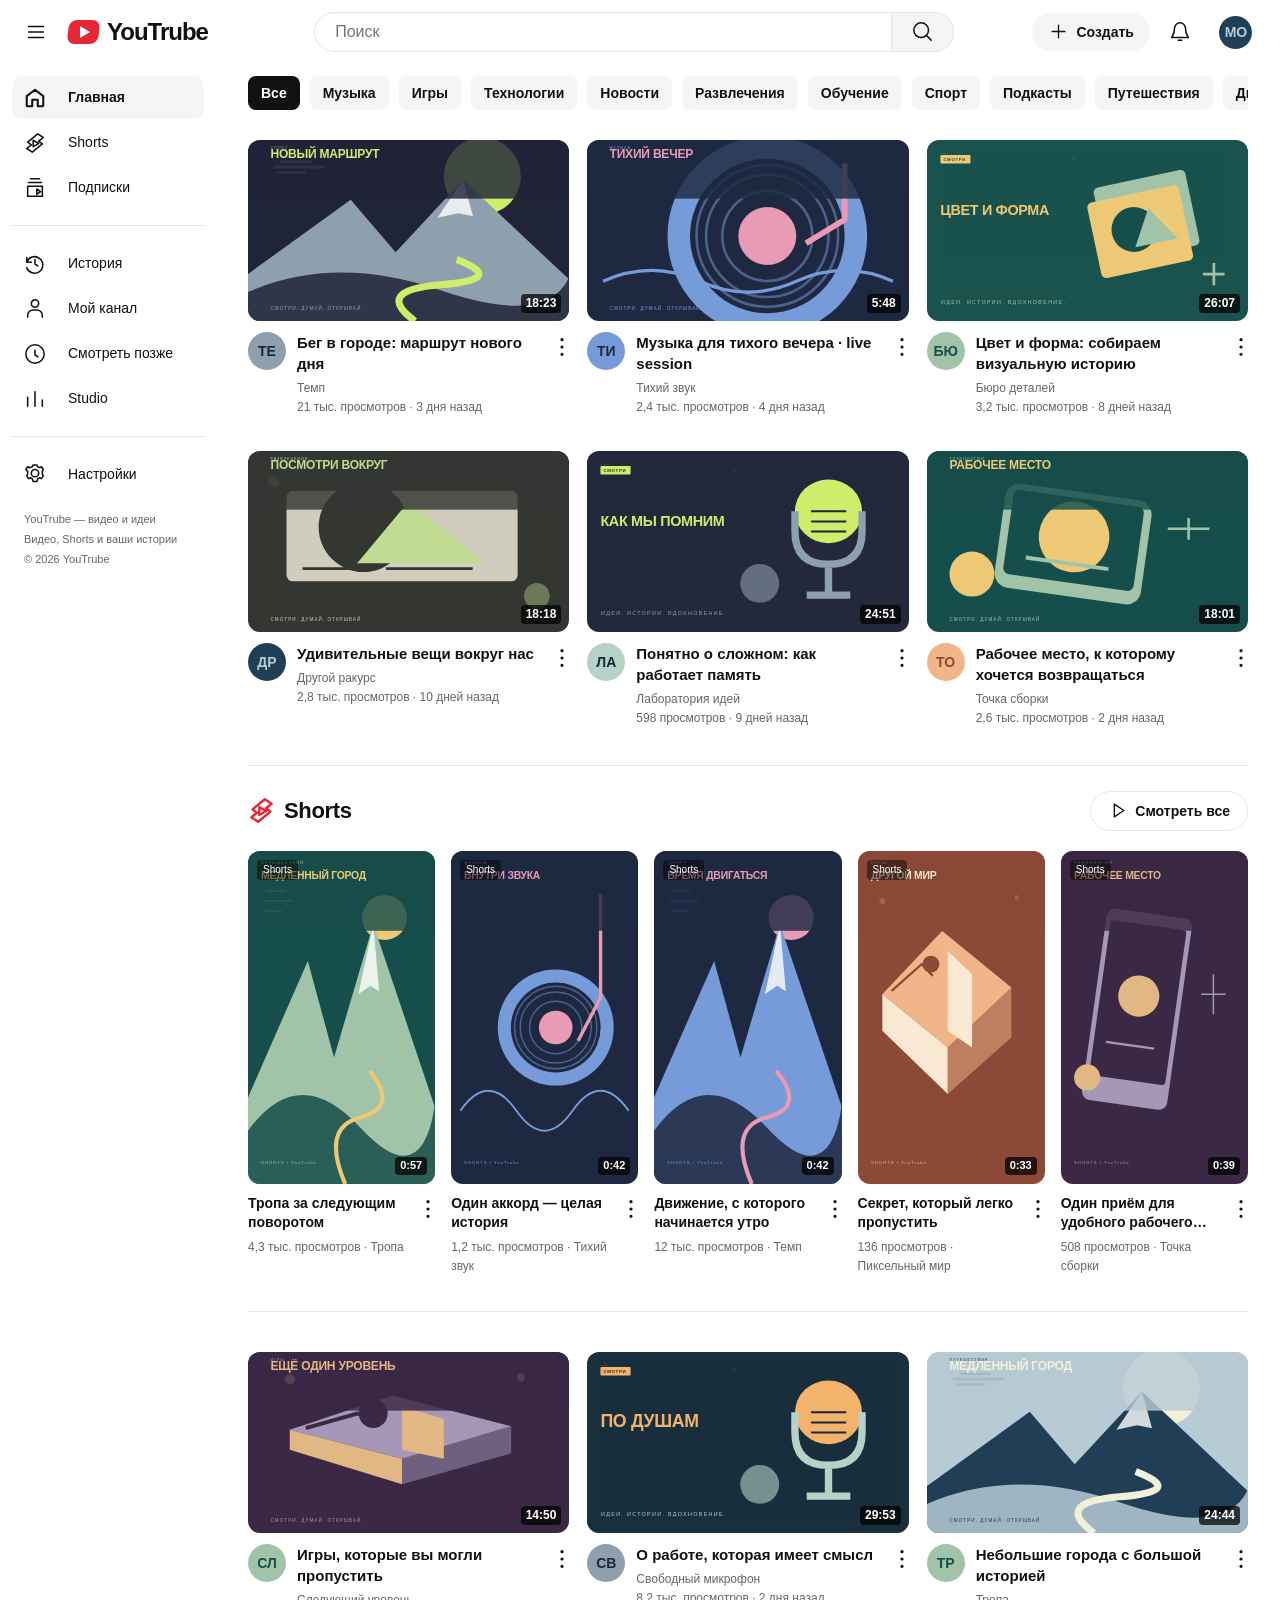
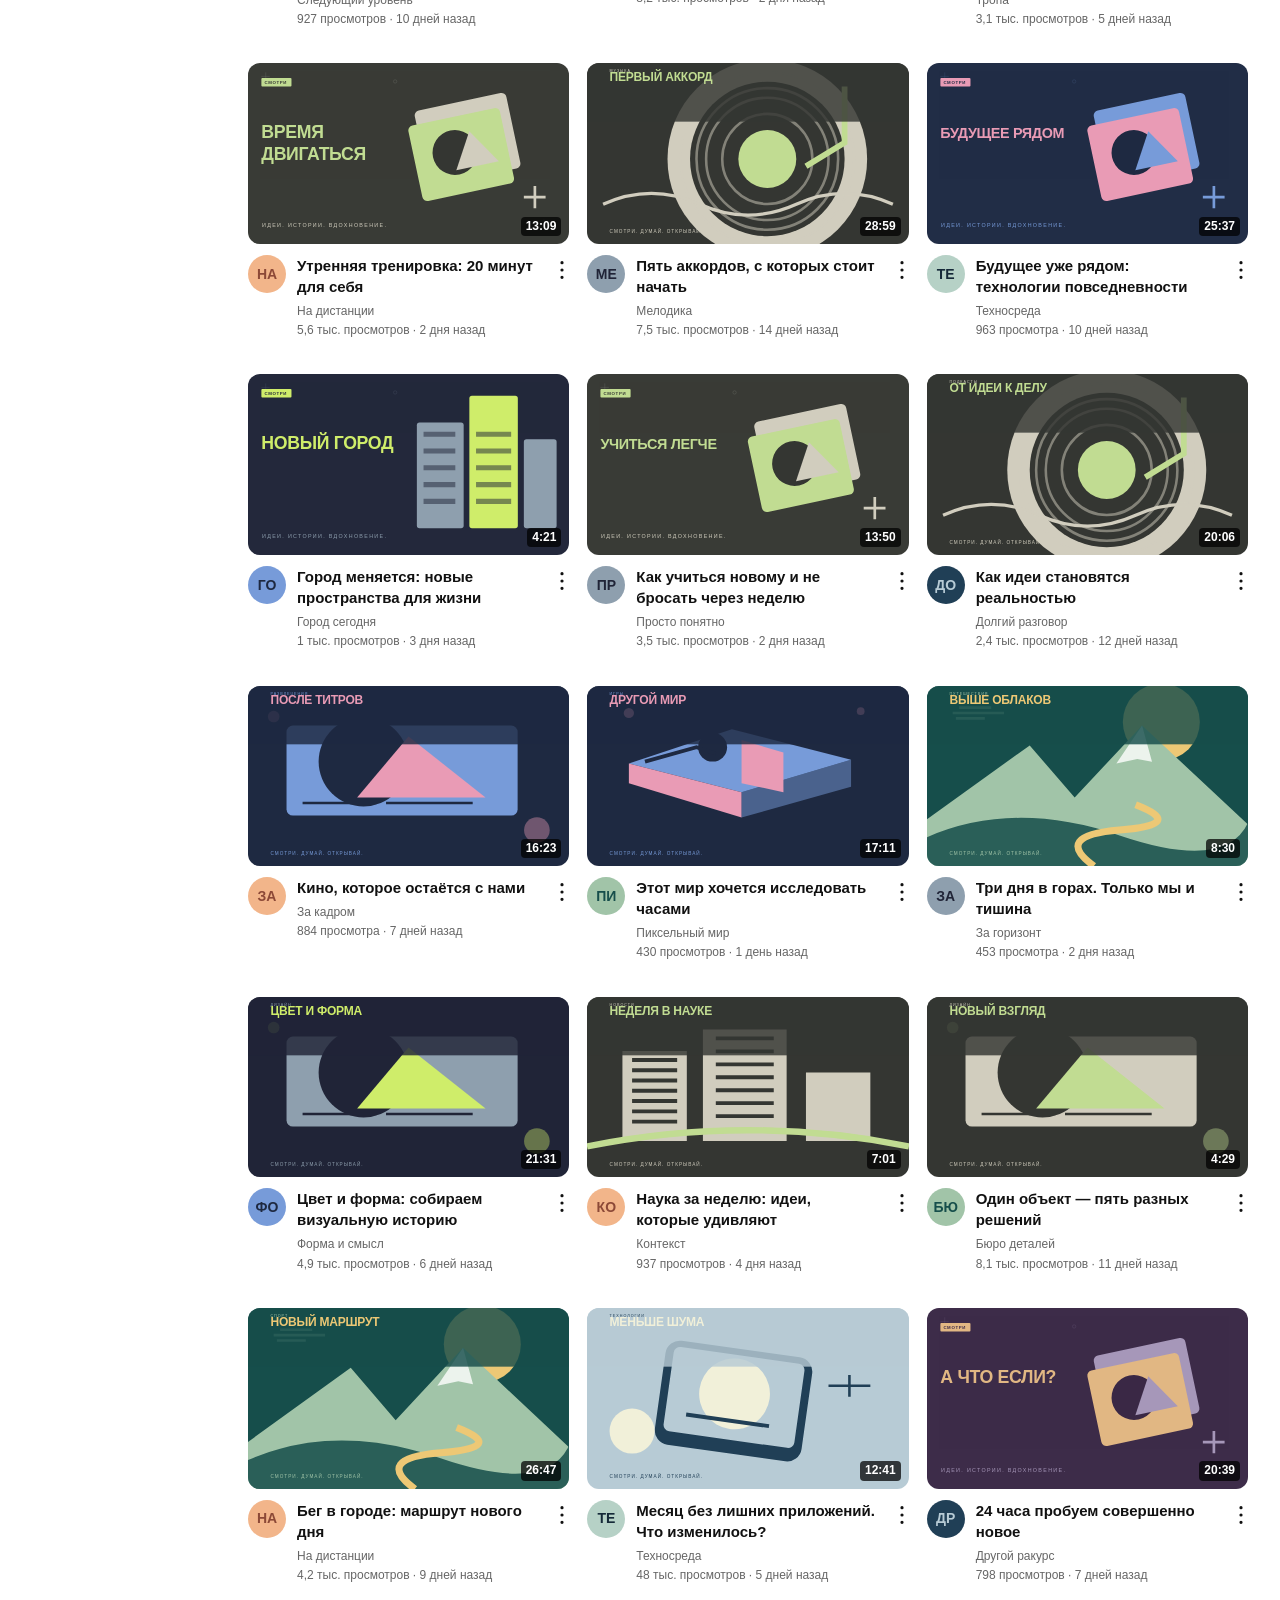
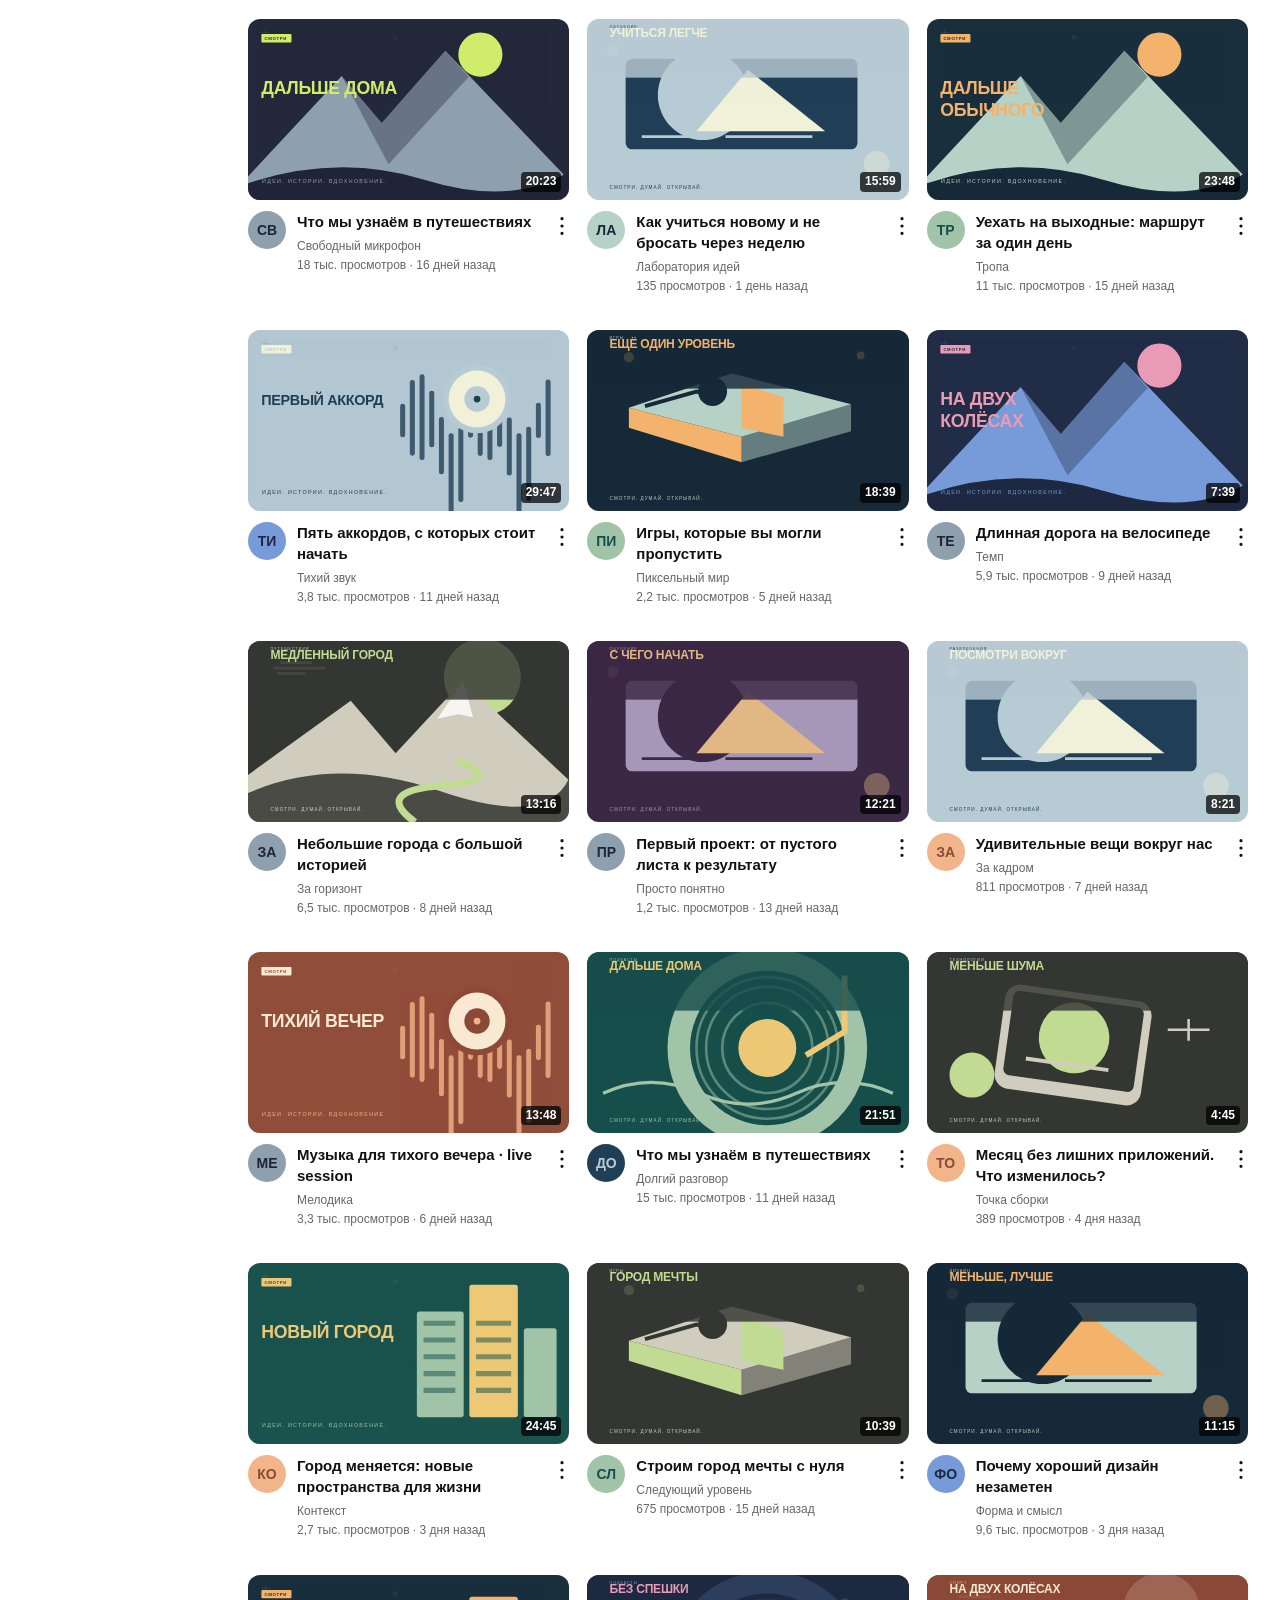
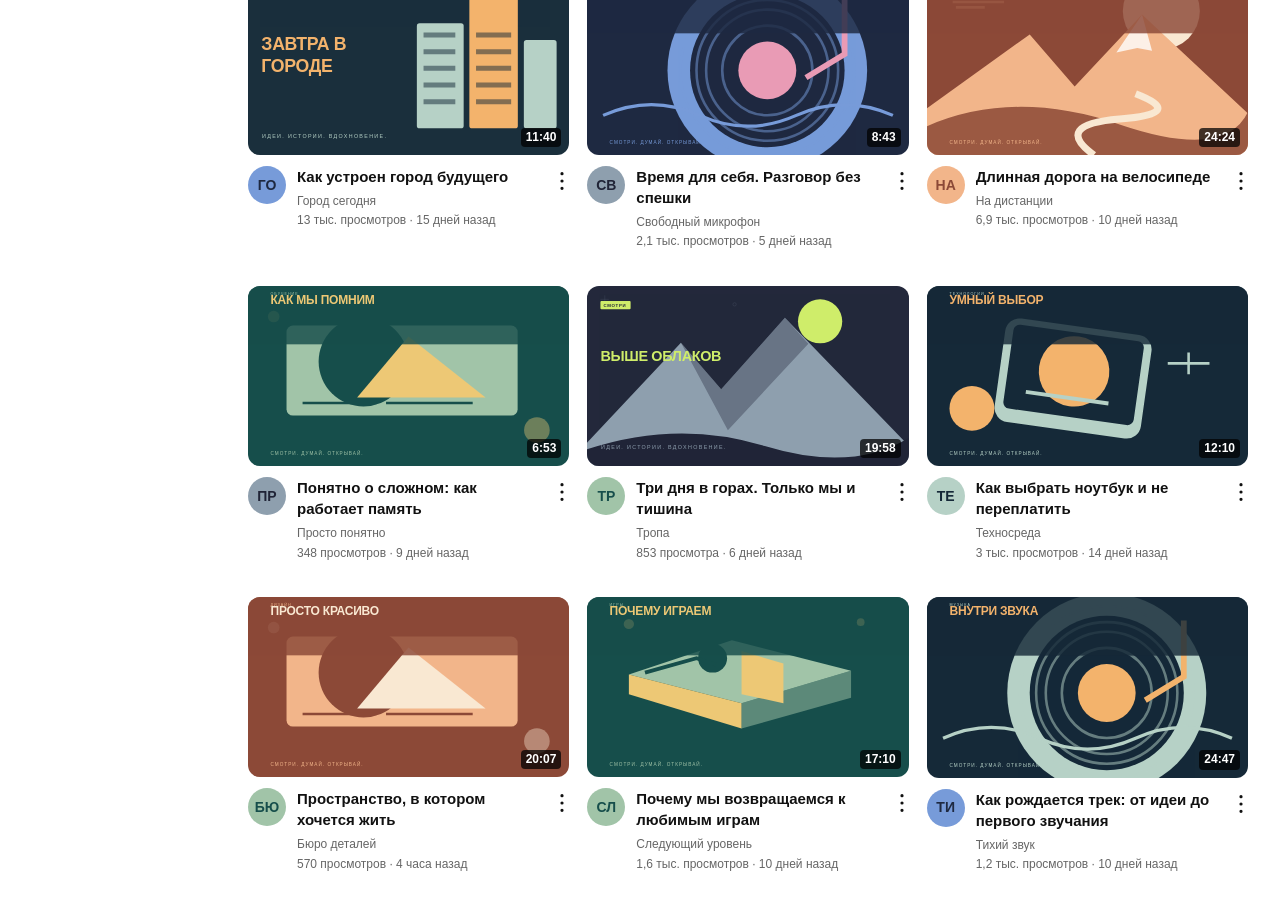
==== commit d6ff5f2d: "J,yjdktybt 2" ====
--- a/files-pasted-by-the-user-senior/outputs/index.html
+++ b/files-pasted-by-the-user-senior/outputs/index.html
@@ -4,8 +4,8 @@
 <meta charset="utf-8">
 <meta name="viewport" content="width=device-width, initial-scale=1, viewport-fit=cover">
 <meta name="color-scheme" content="light dark">
-<meta name="description" content="Кадр — видео, идеи и ваши истории.">
-<title>Кадр — видео и идеи</title>
+<meta name="description" content="YouTrube — видео, Shorts, идеи и ваши истории.">
+<title>YouTrube — видео и идеи</title>
 <style>
 :root{--bg:#fff;--surface:#f5f5f5;--surface-hover:#eaeaea;--text-primary:#111;--text-secondary:#666;--border:#e5e5e5;--accent:#e62737;--blue:#065fd4;--sidebar-width:216px;--header-height:64px;--panel:#fff;--shadow:0 8px 40px #0002;--chart:#2389d7;--radius:12px}
 
@@ -495,6 +495,13 @@
 @media(prefers-reduced-motion:reduce){*,*:before,*:after{animation:none!important;transition:none!important;scroll-behavior:auto!important}
 }
 
+/* YouTrube 2.0: the existing visual system, extended for vertical content. */
+.brand{font-size:24px;letter-spacing:-1px}.brandmark{flex-shrink:0}.header-left{min-width:220px}.boot-screen{min-height:90vh;display:flex;align-items:center;justify-content:center;flex-direction:column;gap:16px}.publish-types{display:flex;align-items:center;gap:10px;margin-bottom:24px}.publish-types .btn{border-radius:8px}.shorts-section{margin:36px 0 40px;border-top:1px solid var(--border);border-bottom:1px solid var(--border);padding:25px 0}.shorts-section-head{display:flex;align-items:center;justify-content:space-between;margin-bottom:20px}.shorts-title{display:flex;align-items:center;gap:9px;font-size:22px;font-weight:700}.shorts-title .icon{color:var(--accent);height:27px;width:27px;stroke-width:2.1}.shorts-rail{display:grid;grid-auto-flow:column;grid-auto-columns:calc((100% - 64px)/5);gap:16px;overflow-x:auto;overscroll-behavior-x:contain;scroll-snap-type:x mandatory;scrollbar-width:thin;padding-bottom:10px}.short-card{min-width:0;scroll-snap-align:start;position:relative}.short-thumb{display:block;aspect-ratio:9/16;position:relative;border-radius:12px;overflow:hidden;background:var(--surface)}.short-thumb img{width:100%;height:100%;object-fit:cover;transition:transform .2s}.short-thumb:hover img{transform:scale(1.035)}.short-thumb .duration{font-size:11px;bottom:9px;right:8px}.short-card-info{display:flex;align-items:flex-start;gap:4px;margin-top:10px}.short-card-copy{flex:1;min-width:0}.short-card .card-title{font-size:14px;margin-bottom:5px}.short-grid{display:grid;grid-template-columns:repeat(5,minmax(0,1fr));gap:25px 16px}.short-type-badge{position:absolute;left:9px;top:9px;border-radius:4px;background:#0007;color:white;padding:3px 6px;font-size:10px}.shorts-view .content{padding-top:var(--header-height);padding-bottom:0}.shorts-view .content>h1{display:none}.shorts-feed{height:calc(100dvh - var(--header-height));overflow-y:auto;scroll-snap-type:y mandatory;overscroll-behavior-y:contain;scrollbar-width:none;position:relative;scroll-behavior:smooth}.shorts-feed::-webkit-scrollbar{display:none}.shorts-item{height:100%;scroll-snap-align:start;scroll-snap-stop:always;display:flex;justify-content:center;align-items:center;position:relative;padding:14px 70px;min-height:450px}.short-stage{height:100%;max-height:850px;aspect-ratio:9/16;position:relative;background:#121212;border-radius:14px;color:#fff;flex-shrink:0;max-width:100%}.short-stage>img{width:100%;height:100%;object-fit:cover;border-radius:inherit}.short-stage:after{position:absolute;content:"";left:0;right:0;bottom:0;height:42%;background:linear-gradient(transparent,#000b);border-radius:0 0 14px 14px;pointer-events:none}.short-toggle{position:absolute;top:14px;left:14px;background:#0005;color:#fff;z-index:2;opacity:.7}.short-toggle:hover{background:#0009;opacity:1}.short-footer{position:absolute;bottom:23px;left:16px;right:16px;z-index:2;display:grid;gap:10px}.short-footer h2{font-size:15px;line-height:1.4;letter-spacing:0;overflow-wrap:anywhere;display:-webkit-box;-webkit-line-clamp:2;-webkit-box-orient:vertical;overflow:hidden}.short-channel{gap:8px;flex-wrap:wrap}.short-channel .avatar{width:31px;height:31px;font-size:11px}.short-channel a{font-weight:600;font-size:12px;max-width:140px;overflow:hidden;text-overflow:ellipsis;white-space:nowrap}.short-channel .btn{font-size:11px;min-height:30px;padding:6px 11px;background:#fff;color:#111;margin-left:auto}.short-footer .text-btn{font-size:11px;text-align:left;color:#eee;width:max-content;padding:0}.short-actions{position:absolute;left:calc(100% + 16px);bottom:8px;display:flex;flex-direction:column;gap:17px;align-items:center;width:52px;z-index:2;color:var(--text-primary)}.short-action{display:flex;flex-direction:column;align-items:center;font-size:11px;font-weight:600;gap:5px;text-align:center}.short-action button{height:46px;width:46px;border-radius:50%;background:var(--surface);display:grid;place-items:center}.short-action button:hover{background:var(--surface-hover)}.short-action button[aria-pressed=true]{background:var(--text-primary);color:var(--bg)}.short-action button[aria-pressed=true] .icon{fill:currentColor}.short-action .icon{width:23px;height:23px}.short-progress{position:absolute;left:0;right:0;bottom:0;height:3px;background:#ffffff30;overflow:hidden;border-radius:0 0 14px 14px;z-index:4}.short-progress span{display:block;width:0;height:100%;background:#fff;transition:width .2s linear}.short-nav{position:fixed;right:32px;top:50%;display:grid;gap:14px;z-index:10}.short-nav .icon-btn{background:var(--surface);height:48px;width:48px}.short-nav .up .icon{transform:rotate(90deg)}.short-nav .down .icon{transform:rotate(-90deg)}.short-position{position:absolute;top:16px;right:14px;z-index:3;font-size:10px;letter-spacing:1px;color:#fff;background:#0005;padding:4px 7px;border-radius:5px}.upload-preview.portrait{aspect-ratio:9/16;max-width:230px;margin-left:auto;margin-right:auto}.upload-preview.portrait .upload-tile{padding:18px}.table-video[data-format=short] img{width:42px;height:74px}.feature-performance .thumb-link[data-format=short]{aspect-ratio:9/16;max-width:160px;margin:auto}.format-filter{display:flex;align-items:center;gap:10px}.subscriber-total{display:flex;align-items:center;justify-content:space-between;gap:16px;margin-bottom:20px;padding:18px 22px;background:var(--panel);border:1px solid var(--border);border-radius:10px}.subscriber-total span{color:var(--text-secondary);font-size:12px}.subscriber-total strong{font-size:24px}.ratio-bar{display:flex;overflow:hidden;height:15px;border-radius:5px;background:var(--surface);margin:17px 0 12px}.ratio-viewed{background:var(--chart)}.ratio-swiped{background:#a7abb3}.ratio-legend{display:flex;justify-content:space-between;font-size:12px;gap:15px;margin-bottom:20px}.ratio-legend strong{display:block;font-size:20px;margin-bottom:3px}.retention-over{color:var(--blue)}.history-list .short-card{display:flex;gap:20px;align-items:center;max-width:1040px}.history-list .short-thumb{width:95px;min-width:95px;height:169px}.history-list .short-card-info{margin:0;flex:1}.history-list .short-card .card-title{font-size:18px}.search-short-block{margin-top:28px}.table-video[data-format=short] strong:before{content:"Shorts · ";color:var(--accent);font-size:11px}.panel-subheading{font-size:12px;color:var(--text-secondary);margin-bottom:20px}.short-end{height:100%;display:grid;place-items:center;scroll-snap-align:start}.short-end>div{text-align:center;display:grid;gap:14px}.short-desc{white-space:pre-wrap;overflow-wrap:anywhere;line-height:1.7}.short-comments .comment-form{margin-bottom:20px}.short-grid .short-card-info{min-height:60px}
+@media(max-width:1200px){.header-left{min-width:205px}.short-grid{grid-template-columns:repeat(4,minmax(0,1fr))}.shorts-rail{grid-auto-columns:calc((100% - 48px)/4)}.short-nav{right:17px}.shorts-item{padding-left:65px;padding-right:65px}.short-stage{max-height:750px}}
+@media(max-width:950px){.header-left{min-width:190px}.short-grid{grid-template-columns:repeat(3,minmax(0,1fr))}.shorts-rail{grid-auto-columns:calc((100% - 32px)/3)}.shorts-view .content{padding-left:10px;padding-right:10px}.shorts-item{padding-left:48px;padding-right:58px}.short-nav{right:8px}.short-nav .icon-btn{width:35px;height:35px}.short-actions{left:calc(100% + 8px)}}
+@media(max-width:700px){.brand{font-size:22px;letter-spacing:-1px}.brand small{font-size:10px}.header-left{min-width:0}.brandmark{width:25px;height:21px;border-radius:6px}.header-actions .profile-btn .avatar{width:28px;height:28px}.bottom-item{min-width:45px;font-size:9px}.shorts-section{margin:26px 0;padding:21px 0 14px}.shorts-title{font-size:20px}.shorts-rail{grid-auto-columns:165px;gap:12px;margin-right:-16px;padding-right:16px;scrollbar-width:none}.shorts-section-head{margin-bottom:15px}.shorts-section-head .btn{font-size:11px;padding:8px 12px}.short-grid{grid-template-columns:repeat(2,minmax(0,1fr));gap:22px 12px}.short-card .card-title{font-size:13px}.short-card .card-meta{font-size:11px}.shorts-view .content{padding:58px 0 61px}.shorts-feed{height:calc(100dvh - 119px - env(safe-area-inset-bottom))}.shorts-item{padding:0;min-height:0;align-items:center}.short-stage{max-height:none;height:min(100%,177.7778vw);width:auto;max-width:100%;border-radius:0;aspect-ratio:9/16}.short-stage>img{border-radius:0}.short-footer{right:63px;left:13px;bottom:20px;gap:10px}.short-channel{gap:7px}.short-channel a{font-size:11px;max-width:110px}.short-channel .btn{margin-left:0;font-size:10px;padding:5px 9px;min-height:28px}.short-channel .avatar{height:27px;width:27px}.short-footer h2{font-size:14px;line-height:1.4}.short-actions{left:auto;right:5px;bottom:111px;color:#fff;gap:18px;width:47px}.short-action button{height:39px;width:39px;background:#0005;color:white}.short-action button:hover{background:#0008}.short-action button[aria-pressed=true]{background:#fff;color:#111}.short-action{font-size:10px;gap:4px}.short-action .icon{width:22px;height:22px}.short-nav{display:none}.short-position{top:17px;right:12px}.short-toggle{top:11px;left:10px}.upload-preview.portrait{max-width:190px;max-height:335px}.publish-types{flex-wrap:wrap;gap:8px;margin-bottom:18px}.publish-types .btn{font-size:13px;min-height:35px}.publish-types>span{font-size:10px;flex-basis:100%}.subscriber-total{padding:16px;gap:10px}.subscriber-total strong{font-size:22px}.format-filter{flex-wrap:wrap}.studio-actions .select{font-size:12px}.history-list .short-card{gap:12px}.history-list .short-thumb{width:79px;min-width:79px;height:140px}.history-list .short-card .card-title{font-size:14px}.ratio-legend{font-size:11px}.short-comments .comment-form .btn{font-size:0}.shorts-view .bottom-nav{z-index:40}}
+@media(prefers-reduced-motion:reduce){.shorts-feed{scroll-behavior:auto}}
+
 </style>
 </head>
 <body>
@@ -503,10 +510,10 @@
 'use strict';
 (()=>{
 // CONFIG / UTILS
-const CONFIG={key:'kadr.local.v1',version:1,timeScale:120,offlineCap:30*864e5,historyLimit:200};
+const CONFIG={key:'kadr.local.v1',version:2,timeScale:120,offlineCap:30*864e5,historyLimit:200};
 const CATEGORIES=['Музыка','Игры','Технологии','Новости','Развлечения','Обучение','Спорт','Подкасты','Путешествия','Дизайн'];
 const CATEGORY_SETTINGS={Музыка:[.7,.82,.55],Игры:[.8,.45,.9],Технологии:[.72,.65,.72],Новости:[.9,.12,.7],Развлечения:[.9,.42,.68],Обучение:[.6,.95,.5],Спорт:[.72,.55,.67],Подкасты:[.6,.72,.6],Путешествия:[.65,.85,.55],Дизайн:[.6,.9,.6]};
-const SOURCE_NAMES=['Главная','Рекомендованные видео','Поиск','Страницы каналов','Подписки','Внешние источники'];
+const SOURCE_NAMES=['Главная','Рекомендованные видео','Поиск','Страницы каналов','Подписки','Внешние источники','Лента Shorts'];
 const $=(s,r=document)=>r.querySelector(s), $$=(s,r=document)=>Array.from(r.querySelectorAll(s));
 const esc=s=>String(s??'').replace(/[&<>"']/g,c=>({'&':'&amp;','<':'&lt;','>':'&gt;','"':'&quot;',"'":'&#39;'}[c]));
 const clamp=(x,a=0,b=1)=>Math.min(b,Math.max(a,x));
@@ -543,16 +550,16 @@
 else if(kind===5)scene=`<g transform="translate(495 60)"><rect x="10" y="85" width="140" height="315" rx="8" fill="${p[1]}"/><rect x="167" y="5" width="145" height="395" rx="8" fill="${p[2]}"/><rect x="330" y="135" width="98" height="265" rx="8" fill="${p[1]}"/>${Array.from({length:5},(_,j)=>`<path d="M30 ${120+j*50}h95m62 0h105" stroke="${p[0]}" stroke-width="15" opacity=".5"/>`).join('')}</g>`;
 else scene=`<g transform="translate(520 115) rotate(-12 130 130)"><rect width="280" height="230" rx="15" fill="${p[1]}"/><rect x="-28" y="40" width="280" height="230" rx="15" fill="${p[2]}"/><circle cx="95" cy="145" r="67" fill="${p[0]}"/><path d="m150 92 68 106h-130Z" fill="${p[1]}"/></g><path d="M825 400h65m-32-33v66" stroke="${p[1]}" stroke-width="8"/>`;
 const short=(v.artText||v.category||'НОВЫЙ ВЗГЛЯД').toUpperCase(),words=short.split(' ');let lines=[''];words.forEach(w=>{let i=lines.length-1;if((lines[i]+' '+w).length>14&&lines.length<3)lines.push(w);else lines[i]+=(lines[i]?' ':'')+w});
-const svg=`<svg xmlns="http://www.w3.org/2000/svg" width="960" height="540" viewBox="0 0 960 540"><rect width="960" height="540" fill="${p[0]}"/><path d="M0 0h960v540H0Z" fill="${p[1]}" opacity=".03"/><g opacity=".35" stroke="${p[1]}" fill="none"><path d="M40 40h25m-12-12v25M870 480h30m-15-15v30"/><circle cx="440" cy="55" r="5"/></g>${scene}<rect x="40" y="45" width="${banner?120:90}" height="25" rx="3" fill="${p[2]}"/><text x="49" y="63" fill="${p[0]}" font-family="Arial,sans-serif" font-size="13" font-weight="700" letter-spacing="2">${banner?'КАДР / КАНАЛ':'СМОТРИ'}</text>${lines.map((s,i)=>`<text x="40" y="${225+i*65}" fill="${v.seed%8===6?p[1]:p[2]}" font-family="Arial,sans-serif" font-weight="800" font-size="${s.length>11?43:53}" letter-spacing="-1">${esc(s)}</text>`).join('')}<text x="42" y="488" fill="${p[1]}" font-family="Arial,sans-serif" font-size="16" letter-spacing="4">${esc(v.artSubtitle||'ИДЕИ. ИСТОРИИ. ВДОХНОВЕНИЕ.')}</text></svg>`;return 'data:image/svg+xml;charset=utf-8,'+encodeURIComponent(svg)}
+const svg=`<svg xmlns="http://www.w3.org/2000/svg" width="960" height="540" viewBox="0 0 960 540"><rect width="960" height="540" fill="${p[0]}"/><path d="M0 0h960v540H0Z" fill="${p[1]}" opacity=".03"/><g opacity=".35" stroke="${p[1]}" fill="none"><path d="M40 40h25m-12-12v25M870 480h30m-15-15v30"/><circle cx="440" cy="55" r="5"/></g>${scene}<rect x="40" y="45" width="${banner?120:90}" height="25" rx="3" fill="${p[2]}"/><text x="49" y="63" fill="${p[0]}" font-family="Arial,sans-serif" font-size="13" font-weight="700" letter-spacing="2">${banner?'YouTrube / КАНАЛ':'СМОТРИ'}</text>${lines.map((s,i)=>`<text x="40" y="${225+i*65}" fill="${v.seed%8===6?p[1]:p[2]}" font-family="Arial,sans-serif" font-weight="800" font-size="${s.length>11?43:53}" letter-spacing="-1">${esc(s)}</text>`).join('')}<text x="42" y="488" fill="${p[1]}" font-family="Arial,sans-serif" font-size="16" letter-spacing="4">${esc(v.artSubtitle||'ИДЕИ. ИСТОРИИ. ВДОХНОВЕНИЕ.')}</text></svg>`;return 'data:image/svg+xml;charset=utf-8,'+encodeURIComponent(svg)}
 const imageCache=new Map();
-function thumbnail(v){if(v.thumbnail)return safeImage(v.thumbnail);const k=v.id+':'+v.seed+':'+v.category;if(!imageCache.has(k))imageCache.set(k,art(v));return imageCache.get(k)}
-const safeImage=s=>/^(data:image\/(png|jpe?g|webp|gif|svg\+xml)[;,]|blob:)/i.test(s||'')?s:'';
+function thumbnail(v){const resolved=safeImage(v.thumbnail);if(resolved)return resolved;const k=v.id+':'+v.seed+':'+v.category+':'+(v.type||'video');if(!imageCache.has(k))imageCache.set(k,art(v));return imageCache.get(k)}
+const safeImage=s=>String(s||'').startsWith('asset:')?(assetCache.get(s)||''):/^(data:image\/(png|jpe?g|webp|gif|svg\+xml)[;,]|blob:)/i.test(s||'')?s:'';
 function avatar(c,cls=''){return `<span class="avatar ${cls}"${c.avatar?'':` style="background:${PALETTES[c.seed%8][1]};color:${PALETTES[c.seed%8][0]}"`}>${c.avatar?`<img src="${esc(safeImage(c.avatar))}" alt="">`:esc(c.name.slice(0,2).toUpperCase())}</span>`}
 const channelBy=id=>state.channels.find(c=>c.id===id);
 const videoBy=id=>state.videos.find(v=>v.id===id);
 const mine=()=>state.videos.filter(v=>v.channelId==='me').sort((a,b)=>b.publishedAt-a.publishedAt);
 function params(v,c){const r=rng(v.seed),set=CATEGORY_SETTINGS[v.category]||[.6,.65,.6];const owned=c.id==='me',length=v.title.trim().length,titleScore=clamp(length/38)*.12+(length>110?-.1:0),tagScore=Math.min((v.tags||[]).length*.012,.06),imageScore=v.thumbnail?.12:0,history=clamp(c.authority)*.08;const q=clamp(.22+titleScore+tagScore+imageScore+history+r()*.36,.13,.97);return{contentQuality:q,topicDemand:set[0]*(.7+r()*.3),clickability:clamp(.22+titleScore+imageScore+r()*.4),audienceFit:clamp(.35+q*.35+r()*.22),retentionPotential:clamp(.21+q*.48+r()*.14),engagementPotential:clamp(.18+q*.6+r()*.15),momentum:0,evergreenFactor:set[1],competition:set[2],recommendationScore:.4,potential:clamp(Math.exp(normal(r)*1.05-.25)*(.5+q),.13,18),ctr:.018,retention:.4,likeRate:.04,dislikeRate:.005,commentRate:.003,conversion:.002,velocity:0,lastSpikeHour:-1};}
-function makeVideo(c,index,now){const samples=TOPICS[c.niche];const t=samples[index%samples.length];const seed=hash(c.id+':'+index);const v={id:'v-'+c.id+'-'+index,channelId:c.id,title:t[0],description:t[1]+'\n\nНовые идеи и внимательный взгляд на привычные вещи. Подписывайтесь на канал, чтобы не пропустить следующие истории.',category:c.niche,tags:[c.niche,...t[0].split(' ').slice(0,3)],duration:240+num(seeded(seed,'duration')*1700),visibility:'public',publishedAt:now-(index*3+.08+seeded(seed,'age')*8)*864e5,seed,artText:t[2],artKind:t[3],thumbnail:null,views:0,impressions:0,likes:0,dislikes:0,comments:0,subscribersGained:0,watchSeconds:0,history:[],traffic:Array(6).fill(0),localComments:[]};v.params=params(v,c);const views=num(Math.exp(7.7+normal(rng(seed))*1.25)*(.3+c.authority)* (1+index*.22));v.views=views;v.params.ctr=.026+v.params.clickability*.085;v.params.retention=v.params.retentionPotential;v.impressions=views/v.params.ctr;v.likes=views*(.02+v.params.engagementPotential*.07);v.dislikes=views*(.001+(1-v.params.contentQuality)*.012);v.comments=views*(.0005+v.params.engagementPotential*.007);v.watchSeconds=views*v.duration*v.params.retention;v.subscribersGained=num(views*.003);v.traffic=[views*.35,views*.3,views*.16,views*.07,views*.08,views*.04];return v}
+function makeVideo(c,index,now){const samples=TOPICS[c.niche];const t=samples[index%samples.length];const seed=hash(c.id+':'+index);const v={id:'v-'+c.id+'-'+index,channelId:c.id,title:t[0],description:t[1]+'\n\nНовые идеи и внимательный взгляд на привычные вещи. Подписывайтесь на канал, чтобы не пропустить следующие истории.',category:c.niche,tags:[c.niche,...t[0].split(' ').slice(0,3)],duration:240+num(seeded(seed,'duration')*1700),visibility:'public',publishedAt:now-(index*3+.08+seeded(seed,'age')*8)*864e5,seed,artText:t[2],artKind:t[3],thumbnail:null,views:0,impressions:0,likes:0,dislikes:0,comments:0,subscribersGained:0,watchSeconds:0,history:[],traffic:Array(SOURCE_NAMES.length).fill(0),localComments:[]};v.params=params(v,c);const views=num(Math.exp(7.7+normal(rng(seed))*1.25)*(.3+c.authority)* (1+index*.22));v.views=views;v.params.ctr=.026+v.params.clickability*.085;v.params.retention=v.params.retentionPotential;v.impressions=views/v.params.ctr;v.likes=views*(.02+v.params.engagementPotential*.07);v.dislikes=views*(.001+(1-v.params.contentQuality)*.012);v.comments=views*(.0005+v.params.engagementPotential*.007);v.watchSeconds=views*v.duration*v.params.retention;v.subscribersGained=num(views*.003);v.traffic=[views*.35,views*.3,views*.16,views*.07,views*.08,views*.04];return v}
 const TOPICS={
 Технологии:[['Рабочее место, к которому хочется возвращаться','Собираем удобное и спокойное пространство для работы.','РАБОЧЕЕ МЕСТО',1],['Месяц без лишних приложений. Что изменилось?','Практический опыт цифрового минимализма.','МЕНЬШЕ ШУМА',1],['Будущее уже рядом: технологии повседневности','Разбираем идеи, которые меняют наши привычки.','БУДУЩЕЕ РЯДОМ',6],['Как выбрать ноутбук и не переплатить','На что обращать внимание при выборе техники.','УМНЫЙ ВЫБОР',1]],
 Музыка:[['Музыка для тихого вечера · live session','Неспешные мелодии для вечера дома.','ТИХИЙ ВЕЧЕР',3],['Как рождается трек: от идеи до первого звучания','Заглянем в процесс создания музыки.','ВНУТРИ ЗВУКА',3],['Плейлист для дороги без конца','Звуки и ритмы большого путешествия.','В ПУТИ',0],['Пять аккордов, с которых стоит начать','Доступный урок для первых музыкальных шагов.','ПЕРВЫЙ АККОРД',3]],
@@ -564,16 +571,16 @@
 Подкасты:[['О работе, которая имеет смысл','Большой разговор о выборе своего дела.','ПО ДУШАМ',4],['Время для себя. Разговор без спешки','О внимании, отдыхе и личных границах.','БЕЗ СПЕШКИ',4],['Как идеи становятся реальностью','Разговор о творчестве и первых шагах.','ОТ ИДЕИ К ДЕЛУ',4],['Что мы узнаём в путешествиях','Истории дорог, людей и новых впечатлений.','ДАЛЬШЕ ДОМА',0]],
 Путешествия:[['Три дня в горах. Только мы и тишина','Маршрут по тропам, где время течёт иначе.','ВЫШЕ ОБЛАКОВ',0],['Небольшие города с большой историей','Путешествие по тихим улицам и красивым местам.','МЕДЛЕННЫЙ ГОРОД',5],['Дорога вдоль моря: путешествие без спешки','Морской воздух, уютные остановки и новый взгляд.','ВДОЛЬ БЕРЕГА',0],['Уехать на выходные: маршрут за один день','Продумываем короткое путешествие с вниманием к деталям.','ДАЛЬШЕ ОБЫЧНОГО',0]],
 Дизайн:[['Пространство, в котором хочется жить','Детали интерьера и спокойный подход к дизайну.','ПРОСТО КРАСИВО',6],['Почему хороший дизайн незаметен','Разбираем привычные вещи и их устройство.','МЕНЬШЕ, ЛУЧШЕ',6],['Цвет и форма: собираем визуальную историю','Практика наблюдения и творческого поиска.','ЦВЕТ И ФОРМА',6],['Один объект — пять разных решений','Эксперимент с формой и композициями.','НОВЫЙ ВЗГЛЯД',6]]};
-function freshState(){const now=Date.now();const s={version:1,user:{id:'local',interests:Object.fromEntries(CATEGORIES.map(c=>[c,.35])),reactions:{},watchLater:[],notInterested:[],blockedChannels:[]},userChannel:null,channels:[],videos:[],subscriptions:[],history:[],preferences:{theme:matchMedia('(prefers-color-scheme: dark)').matches?'dark':'light',compact:false},analytics:{},simulation:{now,speed:1,lastSimulationTimestamp:Date.now()},currentRoute:'home',notifications:[]};
+function freshState(){const now=Date.now();const s={version:2,user:{id:'local',interests:Object.fromEntries(CATEGORIES.map(c=>[c,.35])),reactions:{},watchLater:[],notInterested:[],blockedChannels:[]},userChannel:null,channels:[],videos:[],subscriptions:[],history:[],preferences:{theme:matchMedia('(prefers-color-scheme: dark)').matches?'dark':'light',compact:false},analytics:{},simulation:{now,speed:1,lastSimulationTimestamp:Date.now()},currentRoute:'home',notifications:[]};
 const me={id:'me',name:'Мой канал',handle:'@mychannel',description:'Здесь начинается моя история.',avatar:null,banner:null,seed:38,subscribers:0,authority:.15,nicheStrength:.4,audienceLoyalty:.45,niche:'Технологии',uploadFrequency:2,createdAt:now};s.userChannel=me;s.channels.push(me);
 const names=['Точка сборки','Тихий звук','Следующий уровень','Город сегодня','За кадром','Просто понятно','Темп','Долгий разговор','За горизонт','Форма и смысл','Техносреда','Мелодика','Пиксельный мир','Контекст','Другой ракурс','Лаборатория идей','На дистанции','Свободный микрофон','Тропа','Бюро деталей'];names.forEach((name,i)=>{const seed=hash(name);const c={id:'c'+i,name,handle:'@'+['assembly','quiet.sound','nextlevel','city.today','outofscreen','simply','tempo','longtalk','horizon','form','techspace','melodica','pixelworld','context','angle','ideaslab','distance','openmic','trail','details'][i],description:'Авторский канал о '+['технологиях и удобной жизни','музыке и новых звучаниях','играх и виртуальных мирах','событиях и городской среде','историях и впечатлениях','знаниях и полезных навыках','движении и спорте','идеях и больших разговорах','путешествиях и открытиях','дизайне и красоте повседневности'][i%10]+'. Новые истории каждую неделю.',seed,subscribers:num(Math.exp(9+normal(rng(seed))*.9)),authority:.35+seeded(seed,'authority')*.5,niche:['Технологии','Музыка','Игры','Новости','Развлечения','Обучение','Спорт','Подкасты','Путешествия','Дизайн'][i%10],nicheStrength:.7,audienceLoyalty:.6,uploadFrequency:1+num(seeded(seed,'frequency')*3),avatar:null,banner:null,createdAt:now-864e5*(180+i*23)};s.channels.push(c);for(let j=0;j<4;j++)s.videos.push(makeVideo(c,j,now))});return s}
 // STORAGE
-function loadState(){try{const raw=localStorage.getItem(CONFIG.key);if(raw){const s=JSON.parse(raw);if(s.version!==CONFIG.version||!Array.isArray(s.channels)||!Array.isArray(s.videos)||!s.channels.some(c=>c.id==='me'))throw Error('schema');s.userChannel=s.channels.find(c=>c.id==='me');s.notifications??=[];s.user.watchLater??=[];s.user.blockedChannels??=[];s.user.notInterested??=[];s.videos.forEach(v=>{v.localComments??=[];v.traffic??=Array(6).fill(0)});return s}}catch(e){if(e.name==='SecurityError')storageFailed=true;}return freshState()}
+function loadState(){try{const raw=localStorage.getItem(CONFIG.key);if(raw){const s=JSON.parse(raw);if(![1,2].includes(s.version)||!Array.isArray(s.channels)||!Array.isArray(s.videos)||!s.channels.some(c=>c.id==='me'))throw Error('schema');s.userChannel=s.channels.find(c=>c.id==='me');s.notifications??=[];s.user.watchLater??=[];s.user.blockedChannels??=[];s.user.notInterested??=[];s.videos.forEach(v=>{v.localComments??=[];v.traffic??=Array(SOURCE_NAMES.length).fill(0)});return migrateState(s)}}catch(e){if(e.name==='SecurityError')storageFailed=true;else throw Error('Сохранённые данные не удалось прочитать. Исходная запись не изменена.')}return migrateState(freshState())}
 function saveState(immediate=false){if(!immediate){if(!saveTimer)saveTimer=setTimeout(()=>saveState(true),2500);return true}clearTimeout(saveTimer);saveTimer=null;try{localStorage.setItem(CONFIG.key,JSON.stringify(state));storageFailed=false;$('#storage-notice').textContent='';return true}catch(e){storageFailed=true;$('#storage-notice').innerHTML='<div class="storage-error" role="alert">Не удалось сохранить данные. Освободите место в хранилище браузера или экспортируйте резервную копию в настройках.</div>';return false}}
 function notify(text,route){state.notifications.unshift({id:uid('n'),text,route,at:state.simulation.now,read:false});state.notifications=state.notifications.slice(0,40);saveState()}
 function toast(text){const el=document.createElement('div');el.className='toast';el.textContent=text;$('#toasts').append(el);setTimeout(()=>el.remove(),3800)}
 // SIMULATION ENGINE: impressions -> views -> engagement -> distribution feedback
-function historyAdd(v,t,d){const hour=3600e3,bucket=Math.floor(t/hour)*hour;let h=v.history[v.history.length-1];if(!h||h.timestamp!==bucket){h={timestamp:bucket,views:0,impressions:0,likes:0,subscribersGained:0,watchSeconds:0};v.history.push(h)}Object.keys(d).forEach(k=>{if(k in h)h[k]+=d[k]});if(v.history.length>110){const cutoff=state.simulation.now-49*hour;const merged=new Map();v.history.forEach(a=>{const key=a.timestamp<cutoff?Math.floor(a.timestamp/864e5)*864e5:a.timestamp;const old=merged.get(key)||{timestamp:key,views:0,impressions:0,likes:0,subscribersGained:0,watchSeconds:0};Object.keys(old).filter(k=>k!=='timestamp').forEach(k=>old[k]+=a[k]);merged.set(key,old)});v.history=Array.from(merged.values());if(v.history.length>420){const excess=v.history.splice(0,v.history.length-419);const first=excess[0];excess.slice(1).forEach(x=>Object.keys(first).filter(k=>k!=='timestamp').forEach(k=>first[k]+=x[k]));v.history.unshift(first)}}}
+function historyAdd(v,t,d){const hour=3600e3,bucket=Math.floor(t/hour)*hour;let h=v.history[v.history.length-1];if(!h||h.timestamp!==bucket){h={timestamp:bucket,views:0,impressions:0,likes:0,subscribersGained:0,watchSeconds:0,shownInFeed:0,viewedExposures:0,swipedAway:0,rewatches:0};v.history.push(h)}Object.keys(d).forEach(k=>{h[k]=(h[k]||0)+d[k]});if(v.history.length>110){const cutoff=state.simulation.now-49*hour;const merged=new Map();v.history.forEach(a=>{const key=a.timestamp<cutoff?Math.floor(a.timestamp/864e5)*864e5:a.timestamp;const old=merged.get(key)||{timestamp:key,views:0,impressions:0,likes:0,subscribersGained:0,watchSeconds:0,shownInFeed:0,viewedExposures:0,swipedAway:0,rewatches:0};Object.keys(old).filter(k=>k!=='timestamp').forEach(k=>old[k]+=(a[k]||0));merged.set(key,old)});v.history=Array.from(merged.values());if(v.history.length>420){const excess=v.history.splice(0,v.history.length-419);const first=excess[0];excess.slice(1).forEach(x=>Object.keys(first).filter(k=>k!=='timestamp').forEach(k=>first[k]+=(x[k]||0)));v.history.unshift(first)}}}
 function phase(v,t=state.simulation.now){const age=(t-v.publishedAt)/3600e3;return age<2?'Первый охват':age<24?'Расширение аудитории':age<72?'Пик интереса':age<168?'Снижение активности':'Долгий хвост'}
 function rates(v,c,t){const p=v.params,age=Math.max(0,(t-v.publishedAt)/3600e3),fresh=Math.exp(-age/(v.category==='Новости'?20:72));p.ctr=clamp(.009+p.clickability*.108+p.contentQuality*.022-(1-p.audienceFit)*.017-.009*Math.min(age/168,1),.01,.15);p.retention=clamp(p.retentionPotential-(v.duration>1800?.05:0),.18,.83);p.likeRate=.02+p.engagementPotential*.08;p.dislikeRate=.001+(1-p.contentQuality)*.017;p.commentRate=.0005+p.engagementPotential*.009;p.conversion=(.0005+p.contentQuality*p.audienceFit*.012)/(1+c.subscribers/2e6);p.recommendationScore=clamp((p.ctr/.14)*.25+p.retention*.25+p.engagementPotential*.15+p.audienceFit*.15+fresh*.1+c.authority*.1);
 const initial=(38+Math.pow(Math.max(c.subscribers,0),.72)*.42)*(.4+p.topicDemand)*(.55+p.audienceFit);const success=clamp((p.recommendationScore-.35)*4,0,1.7),potential=p.potential;let multiplier;
@@ -583,54 +590,54 @@
 else if(age<168)multiplier=(1+success*potential*4)*Math.exp(-(age-72)/(12+p.evergreenFactor*55));
 else multiplier=(.12+p.evergreenFactor*.7)*(1+success*potential)*Math.pow(168/Math.max(168,age),p.evergreenFactor>.75?.6:1.5);
 if(v.category==='Новости')multiplier*=Math.exp(-age/90);const saturation=1/(1+v.views/(15000+Math.pow(c.subscribers+1,.82)*90+potential*35000));const feedback=clamp((p.recommendationScore-.2)*1.7,.2,1.5);return clamp(initial*multiplier*(1+p.momentum*5)*feedback*(1-p.competition*.35)*saturation,0,250000)}
-function simulateStep(from,to){const hours=(to-from)/3600e3;if(hours<=0)return;for(const v of state.videos){if(v.visibility!=='public'||v.publishedAt>to)continue;const c=channelBy(v.channelId),p=v.params,mid=(from+to)/2;let rate=rates(v,c,mid),hourIndex=Math.floor(to/3600e3);if(hourIndex!==p.lastSpikeHour){p.lastSpikeHour=hourIndex;const chance=.0007+p.recommendationScore*p.topicDemand*(1-p.competition)*.014;if(seeded(v.seed,hourIndex)<chance&&v.views>60&&mid-v.publishedAt<14*864e5){p.momentum=clamp(p.momentum+.2+p.recommendationScore*.35);if(c.id==='me'&&p.momentum>.45)notify('У «'+v.title+'» растёт интерес аудитории.','studio/video/'+v.id)}}p.momentum*=Math.exp(-hours/14);rate*=.92+seeded(v.seed,hourIndex+'rate')*.16;
-const impressions=rate*hours,views=impressions*p.ctr,likes=views*p.likeRate,subscribers=views*p.conversion,watchSeconds=views*v.duration*p.retention;v.impressions+=impressions;v.views+=views;v.likes+=likes;v.dislikes+=views*p.dislikeRate;v.comments+=views*p.commentRate;v.subscribersGained+=subscribers;v.watchSeconds+=watchSeconds;p.velocity=views/Math.max(hours,.0001);c.subscribers+=subscribers;c.authority=clamp(c.authority+(p.recommendationScore-c.authority)*Math.min(hours*.0004,.02),.05,.98);
+function simulateStep(from,to){const hours=(to-from)/3600e3;if(hours<=0)return;for(const v of state.videos){if(v.visibility!=='public'||v.publishedAt>to||v.archived)continue;if(v.type==='short'){simulateShortStep(v,Math.max(from,v.publishedAt),to);continue}const c=channelBy(v.channelId),p=v.params,mid=(from+to)/2;let rate=rates(v,c,mid),hourIndex=Math.floor(to/3600e3);if(hourIndex!==p.lastSpikeHour){p.lastSpikeHour=hourIndex;const chance=.0007+p.recommendationScore*p.topicDemand*(1-p.competition)*.014;if(seeded(v.seed,hourIndex)<chance&&v.views>60&&mid-v.publishedAt<14*864e5){p.momentum=clamp(p.momentum+.2+p.recommendationScore*.35);if(c.id==='me'&&p.momentum>.45)notify('У «'+v.title+'» растёт интерес аудитории.','studio/video/'+v.id)}}p.momentum*=Math.exp(-hours/14);rate*=.92+seeded(v.seed,hourIndex+'rate')*.16;
+const impressions=rate*(to-Math.max(from,v.publishedAt))/3600e3,views=impressions*p.ctr,likes=views*p.likeRate,subscribers=views*p.conversion,watchSeconds=views*v.duration*p.retention;v.impressions+=impressions;v.views+=views;v.likes+=likes;v.dislikes+=views*p.dislikeRate;v.comments+=views*p.commentRate;v.subscribersGained+=subscribers;v.watchSeconds+=watchSeconds;p.velocity=views/Math.max(hours,.0001);c.subscribers+=subscribers;c.authority=clamp(c.authority+(p.recommendationScore-c.authority)*Math.min(hours*.0004,.02),.05,.98);
 const recommendation=clamp(p.recommendationScore),shares=[.19+.2*recommendation,.14+.22*recommendation,.12+.15*p.evergreenFactor,.07,.09+(c.subscribers>1000?.03:0),.04],sum=shares.reduce((a,b)=>a+b);shares.forEach((x,i)=>v.traffic[i]+=views*x/sum);if(c.id==='me')historyAdd(v,to,{views,impressions,likes,subscribersGained:subscribers,watchSeconds});}}
-function advance(ms){ms=clamp(ms,0,CONFIG.offlineCap);if(!ms)return;let cursor=state.simulation.now;const end=cursor+ms;const step=Math.max(5*60e3,ms/288);while(cursor<end){const to=Math.min(end,cursor+step);state.simulation.now=to;simulateStep(cursor,to);cursor=to}state.simulation.now=end;syncChannelTotals()}
-function syncChannelTotals(){state.channels.forEach(c=>{const vs=state.videos.filter(v=>v.channelId===c.id);c.totalViews=vs.reduce((n,v)=>n+v.views,0);c.videoCount=vs.filter(v=>v.visibility==='public').length});state.userChannel=channelBy('me')}
+function advance(ms){ms=clamp(ms,0,CONFIG.offlineCap);if(!ms)return;npcPublishBudget=12;let cursor=state.simulation.now;const end=cursor+ms;const step=Math.max(5*60e3,ms/288);while(cursor<end){const to=Math.min(end,cursor+step);state.simulation.now=to;publishNPCDue(to);simulateStep(cursor,to);cursor=to}state.simulation.now=end;fastForwardNPCSchedules(end);pruneNPC();syncChannelTotals()}
+function syncChannelTotals(){state.channels.forEach(c=>{const vs=state.videos.filter(v=>v.channelId===c.id);c.totalViews=(c.archivedViews||0)+vs.reduce((n,v)=>n+v.views,0);c.videoCount=(c.archivedCount||0)+vs.filter(v=>v.visibility==='public').length;c.shortCount=vs.filter(v=>v.type==='short'&&v.visibility==='public').length});state.userChannel=channelBy('me')}
 function settleTime(){const now=Date.now(),elapsed=clamp(now-state.simulation.lastSimulationTimestamp,0,864e5*7);advance(elapsed*CONFIG.timeScale*state.simulation.speed);state.simulation.lastSimulationTimestamp=now}
 // RECOMMENDATIONS: interest, authority, subscriptions, exploration, diversity
-function recommendations(exclude=null,category=activeCategory){const visible=state.videos.filter(v=>v.id!==exclude&&v.visibility==='public'&&!state.user.notInterested.includes(v.id)&&!state.user.blockedChannels.includes(v.channelId)&&(category==='Все'||v.category===category));const window=Math.floor(state.simulation.now/(3*3600e3));const scores=visible.map(v=>{const p=v.params,interest=state.user.interests[v.category]||.35,sub=state.subscriptions.includes(v.channelId)?.24:0,fresh=Math.exp(-(state.simulation.now-v.publishedAt)/(10*864e5)),explore=seeded(v.seed,'explore'+window)*.24,pop=clamp(Math.log10(1+v.views)/6);return{v,score:interest*.31+p.recommendationScore*.23+fresh*.12+pop*.09+p.momentum*.08+sub+explore-(state.history.some(h=>h.videoId===v.id)?.06:0)}});const result=[],counts={},channels={};while(scores.length&&result.length<48){scores.sort((a,b)=>(b.score-(counts[b.v.category]||0)*.055-(channels[b.v.channelId]||0)*.13)-(a.score-(counts[a.v.category]||0)*.055-(channels[a.v.channelId]||0)*.13));const v=scores.shift().v;result.push(v);counts[v.category]=(counts[v.category]||0)+1;channels[v.channelId]=(channels[v.channelId]||0)+1}return result}
+function recommendations(exclude=null,category=activeCategory){const visible=state.videos.filter(v=>v.type!=='short'&&!v.archived&&v.id!==exclude&&v.visibility==='public'&&!state.user.notInterested.includes(v.id)&&!state.user.blockedChannels.includes(v.channelId)&&(category==='Все'||v.category===category));const window=Math.floor(state.simulation.now/(3*3600e3));const scores=visible.map(v=>{const p=v.params,interest=state.user.interests[v.category]||.35,sub=state.subscriptions.includes(v.channelId)?.24:0,fresh=Math.exp(-(state.simulation.now-v.publishedAt)/(10*864e5)),explore=seeded(v.seed,'explore'+window)*.24,pop=clamp(Math.log10(1+v.views)/6);return{v,score:interest*.31+p.recommendationScore*.23+fresh*.12+pop*.09+p.momentum*.08+sub+explore-(state.history.some(h=>h.videoId===v.id)?.06:0)}});const result=[],counts={},channels={};while(scores.length&&result.length<48){scores.sort((a,b)=>(b.score-(counts[b.v.category]||0)*.055-(channels[b.v.channelId]||0)*.13)-(a.score-(counts[a.v.category]||0)*.055-(channels[a.v.channelId]||0)*.13));const v=scores.shift().v;result.push(v);counts[v.category]=(counts[v.category]||0)+1;channels[v.channelId]=(channels[v.channelId]||0)+1}return result}
 function interest(v,amount){state.user.interests[v.category]=clamp((state.user.interests[v.category]||.35)+amount,.05,1)}
 // UI COMPONENTS
-function videoCard(v){const c=channelBy(v.channelId);return `<article class="video-card" data-video="${esc(v.id)}"><a class="thumb-link" href="#/watch/${v.id}" aria-label="${esc(v.title)}"><img class="thumbnail" src="${esc(thumbnail(v))}" alt="" loading="lazy"><span class="duration">${formatDuration(v.duration)}</span>${state.simulation.now-v.publishedAt<3600e3?'<span class="fresh">Новое</span>':''}</a><div class="card-info"><a href="#/channel/${c.id}" aria-label="Канал ${esc(c.name)}">${avatar(c)}</a><div class="card-copy"><a class="card-title" href="#/watch/${v.id}">${esc(v.title)}</a><div class="card-meta"><a href="#/channel/${c.id}">${esc(c.name)}</a><div><span data-views="${v.id}">${formatViews(v.views)}</span> · ${formatRelativeTime(v.publishedAt)}</div></div></div>${ib('video-menu','Действия с видео','more',`data-id="${v.id}" class="icon-btn card-more"`)}</div></article>`}
+function videoCard(v){if(v.type==='short')return shortCard(v);const c=channelBy(v.channelId);return `<article class="video-card" data-video="${esc(v.id)}"><a class="thumb-link" href="#/${videoRoute(v)}" aria-label="${esc(v.title)}"><img class="thumbnail" src="${esc(thumbnail(v))}" alt="" loading="lazy"><span class="duration">${formatDuration(v.duration)}</span>${state.simulation.now-v.publishedAt<3600e3?'<span class="fresh">Новое</span>':''}</a><div class="card-info"><a href="#/channel/${c.id}" aria-label="Канал ${esc(c.name)}">${avatar(c)}</a><div class="card-copy"><a class="card-title" href="#/${videoRoute(v)}">${esc(v.title)}</a><div class="card-meta"><a href="#/channel/${c.id}">${esc(c.name)}</a><div><span data-views="${v.id}">${formatViews(v.views)}</span> · ${formatRelativeTime(v.publishedAt)}</div></div></div>${ib('video-menu','Действия с видео','more',`data-id="${v.id}" class="icon-btn card-more"`)}</div></article>`}
 function grid(vs,emptyText='Здесь пока нет видео',emptyAction='create'){return vs.length?`<div class="video-grid">${vs.map(videoCard).join('')}</div>`:empty(emptyText,emptyAction==='create'?'Опубликуйте свою первую историю.':'Попробуйте другую категорию или вернитесь на главную.',emptyAction==='create'?btn('create','Создать видео','create','primary'):link('home','На главную','home'))}
 function empty(title,copy,action=''){return `<div class="empty"><span class="empty-symbol">${icon('play')}</span><h2>${esc(title)}</h2><p>${esc(copy)}</p>${action}</div>`}
 function navItem(route,title,i,active){return `<a class="sidebar-item${active?' active':''}" href="#/${route}"${active?' aria-current="page"':''}>${icon(i)}<span>${title}</span></a>`}
-function shell(studio=false){const route=state.currentRoute;document.body.classList.toggle('studio',studio);document.body.classList.toggle('compact',state.preferences.compact);const me=channelBy('me');let sidebar=studio?`<div class="sidebar-channel">${avatar(me,'medium')}<h3>${esc(me.name)}</h3><p class="tiny muted">Ваш канал</p></div>${navItem('studio','Обзор','analytics',route==='studio')}${navItem('studio/content','Контент','content',route==='studio/content'||route.startsWith('studio/video'))}${navItem('studio/analytics','Аналитика','analytics',route==='studio/analytics')}${navItem('studio/customization','Настройка канала','edit',route==='studio/customization')}<hr class="divider">${navItem('channel/me','Открыть канал','channel',false)}${navItem('settings','Настройки','settings',false)}`:`${navItem('home','Главная','home',route==='home')}${navItem('subscriptions','Подписки','subscriptions',route==='subscriptions')}<hr class="divider">${navItem('history','История','history',route==='history')}${navItem('channel/me','Мой канал','channel',route==='channel/me')}${navItem('later','Смотреть позже','clock',route==='later')}${navItem('studio','Studio','analytics',false)}<hr class="divider"><div class="subscription-links">${state.subscriptions.length?'<div class="sidebar-label">Подписки</div>'+state.subscriptions.slice(0,6).map(id=>{const c=channelBy(id);return `<a class="sidebar-item" href="#/channel/${id}">${avatar(c,'small')}<span class="nowrap-ellipsis">${esc(c.name)}</span></a>`}).join(''):''}</div>${navItem('settings','Настройки','settings',route==='settings')}<div class="sidebar-foot">Кадр — видео и идеи<br>Ваше пространство для историй<br>© ${new Date().getFullYear()} Кадр</div>`;
-$('#app').innerHTML=`<header class="header"><div class="header-left">${ib('sidebar','Свернуть навигацию','menu')}<a class="brand" href="#/home" aria-label="Кадр — главная"><span class="brandmark"></span>кадр${studio?'<small>Studio</small>':''}</a></div><form class="search" id="search-form" role="search"><input aria-label="Поиск видео и каналов" name="q" placeholder="Поиск" autocomplete="off" maxlength="200"><button type="submit" aria-label="Найти">${icon('search')}</button></form><div class="header-actions">${ib('mobile-search','Поиск','search','class="icon-btn mobile-search-toggle"')}<button class="btn create-top" data-action="create" aria-label="Создать">${icon('create')}<span>Создать</span></button>${ib('notifications','Уведомления','bell') }<button class="icon-btn profile-btn" data-action="profile" aria-label="Меню аккаунта">${avatar(me)}</button></div>${ib('close-search','Закрыть поиск','close','class="icon-btn search-mobile-close"')}</header><aside class="sidebar" aria-label="${studio?'Навигация Studio':'Основная навигация'}">${sidebar}</aside><main class="content" id="main"></main><nav class="bottom-nav" aria-label="Мобильная навигация">${[['home','Главная','home'],['subscriptions','Подписки','subscriptions'],['history','История','history'],['channel/me','Мой канал','channel'],['studio','Studio','analytics']].map(([r,t,i])=>`<a href="#/${r}" class="bottom-item${route===r||r==='studio'&&studio?' active':''}">${icon(i)}<span>${t}</span></a>`).join('')}</nav>`;
+function shell(studio=false){const route=state.currentRoute;document.body.classList.toggle('studio',studio);document.body.classList.toggle('compact',state.preferences.compact);const me=channelBy('me');let sidebar=studio?`<div class="sidebar-channel">${avatar(me,'medium')}<h3>${esc(me.name)}</h3><p class="tiny muted">Ваш канал</p></div>${navItem('studio','Обзор','analytics',route==='studio')}${navItem('studio/content','Контент','content',route==='studio/content'||route.startsWith('studio/video'))}${navItem('studio/analytics','Аналитика','analytics',route==='studio/analytics')}${navItem('studio/customization','Настройка канала','edit',route==='studio/customization')}<hr class="divider">${navItem('channel/me','Открыть канал','channel',false)}${navItem('settings','Настройки','settings',false)}`:`${navItem('home','Главная','home',route==='home')}${navItem('shorts','Shorts','shorts',route.startsWith('shorts'))}${navItem('subscriptions','Подписки','subscriptions',route==='subscriptions')}<hr class="divider">${navItem('history','История','history',route==='history')}${navItem('channel/me','Мой канал','channel',route==='channel/me')}${navItem('later','Смотреть позже','clock',route==='later')}${navItem('studio','Studio','analytics',false)}<hr class="divider"><div class="subscription-links">${state.subscriptions.length?'<div class="sidebar-label">Подписки</div>'+state.subscriptions.slice(0,6).map(id=>{const c=channelBy(id);return `<a class="sidebar-item" href="#/channel/${id}">${avatar(c,'small')}<span class="nowrap-ellipsis">${esc(c.name)}</span></a>`}).join(''):''}</div>${navItem('settings','Настройки','settings',route==='settings')}<div class="sidebar-foot">YouTrube — видео и идеи<br>Видео, Shorts и ваши истории<br>© ${new Date().getFullYear()} YouTrube</div>`;
+$('#app').innerHTML=`<header class="header"><div class="header-left">${ib('sidebar','Свернуть навигацию','menu')}<a class="brand" href="#/home" aria-label="YouTrube — главная"><span class="brandmark"></span>YouTrube${studio?'<small>Studio</small>':''}</a></div><form class="search" id="search-form" role="search"><input aria-label="Поиск видео и каналов" name="q" placeholder="Поиск" autocomplete="off" maxlength="200"><button type="submit" aria-label="Найти">${icon('search')}</button></form><div class="header-actions">${ib('mobile-search','Поиск','search','class="icon-btn mobile-search-toggle"')}<button class="btn create-top" data-action="create" aria-label="Создать">${icon('create')}<span>Создать</span></button>${ib('notifications','Уведомления','bell') }<button class="icon-btn profile-btn" data-action="profile" aria-label="Меню аккаунта">${avatar(me)}</button></div>${ib('close-search','Закрыть поиск','close','class="icon-btn search-mobile-close"')}</header><aside class="sidebar" aria-label="${studio?'Навигация Studio':'Основная навигация'}">${sidebar}</aside><main class="content" id="main"></main><nav class="bottom-nav" aria-label="Мобильная навигация">${[['home','Главная','home'],['shorts','Shorts','shorts'],['subscriptions','Подписки','subscriptions'],['history','История','history'],['channel/me','Мой канал','channel'],['studio','Studio','analytics']].map(([r,t,i])=>`<a href="#/${r}" class="bottom-item${route===r||r==='shorts'&&route.startsWith('shorts')||r==='studio'&&studio?' active':''}">${icon(i)}<span>${t}</span></a>`).join('')}</nav>`;
 const query=new URLSearchParams(location.hash.split('?')[1]||'').get('q');if(query)$('#search-form input').value=query;
 }
 function home(){return `<div class="chips" aria-label="Категории">${['Все',...CATEGORIES].map(c=>`<button class="chip${activeCategory===c?' active':''}" data-action="category" data-category="${esc(c)}" aria-pressed="${activeCategory===c}">${esc(c)}</button>`).join('')}</div>${grid(recommendations(), 'Нет рекомендаций для этой категории','home')}`}
-function subscriptions(){const vs=state.videos.filter(v=>v.visibility==='public'&&state.subscriptions.includes(v.channelId)).sort((a,b)=>b.publishedAt-a.publishedAt);return `<div class="section-head"><h1>Подписки</h1><span class="muted">${state.subscriptions.length} каналов</span></div>${vs.length?grid(vs):empty('Ваши любимые авторы — здесь','Подпишитесь на интересные каналы. Их новые видео появятся в этой ленте.',link('home','Найти интересное','search'))}`}
+function subscriptions(){const vs=state.videos.filter(v=>!v.archived&&v.type!=='short'&&v.visibility==='public'&&state.subscriptions.includes(v.channelId)).sort((a,b)=>b.publishedAt-a.publishedAt);return `<div class="section-head"><h1>Подписки</h1><span class="muted">${state.subscriptions.length} каналов</span></div>${vs.length?grid(vs):empty('Ваши любимые авторы — здесь','Подпишитесь на интересные каналы. Их новые видео появятся в этой ленте.',link('home','Найти интересное','search'))}`}
 function historyPage(later=false){const vs=later?state.user.watchLater.map(videoBy).filter(Boolean):state.history.map(h=>videoBy(h.videoId)).filter(Boolean);return `<div class="section-head"><h1>${later?'Смотреть позже':'История просмотров'}</h1>${vs.length?btn(later?'clear-later':'clear-history',later?'Очистить список':'Очистить историю','delete','outline'):''}</div>${vs.length?`<div class="history-list">${vs.map(videoCard).join('')}</div>`:empty(later?'Сохраните видео на потом':'Всё начинается с одного видео',later?'Откройте меню ролика и выберите «Смотреть позже».':'Просмотренные видео появятся здесь.',link('home','Перейти на главную','home'))}`}
 function subscribeButton(c){return c.id==='me'?link('studio','Управлять каналом','analytics'):btn('subscribe',state.subscriptions.includes(c.id)?'Вы подписаны':'Подписаться',state.subscriptions.includes(c.id)?'check':'','primary',`data-id="${c.id}"`)}
-function channelPage(c){if(!c)return unavailable('Канал не найден');const own=c.id==='me',vs=state.videos.filter(v=>v.channelId===c.id&&(own||v.visibility==='public')).sort((a,b)=>b.publishedAt-a.publishedAt);const banner=c.banner?safeImage(c.banner):art({seed:c.seed,artKind:c.seed%7,artText:c.name,artSubtitle:c.handle,category:c.niche},true);return `<img class="channel-banner" src="${esc(banner)}" alt="Шапка канала ${esc(c.name)}"><div class="channel-head">${avatar(c,'large')}<div class="channel-copy"><h1>${esc(c.name)}</h1><div class="muted">${esc(c.handle)} · <span data-subs="${c.id}">${formatSubscribers(c.subscribers)}</span> · ${vs.length} ${plural(vs.length,'видео','видео','видео')}</div><p class="muted">${esc(c.description.slice(0,150))}${c.description.length>150?'…':''}</p><div class="row wrap">${own?link('studio/customization','Настроить канал','edit')+link('studio/content','Управление видео','content'):subscribeButton(c)}</div></div></div><div class="tabs" role="tablist">${[['home','Главная'],['videos','Видео'],['about','О канале']].map(([id,t])=>`<button class="tab${channelTab===id?' active':''}" role="tab" aria-selected="${channelTab===id}" data-action="channel-tab" data-tab="${id}">${t}</button>`).join('')}</div>${channelTab==='about'?`<div class="panel about-panel"><h2>О канале</h2><p>${esc(c.description)}</p><hr class="divider"><div class="metric-list"><div class="metric-line"><span>Адрес канала</span><strong>${esc(c.handle)}</strong></div><div class="metric-line"><span>Дата создания</span><strong>${date(c.createdAt)}</strong></div><div class="metric-line"><span>Всего просмотров</span><strong data-channelviews="${c.id}">${exact(c.totalViews)}</strong></div><div class="metric-line"><span>Подписчики</span><strong data-subs="${c.id}">${formatSubscribers(c.subscribers)}</strong></div></div></div>`:grid(channelTab==='home'?vs.slice(0,12):vs,'Пока здесь тихо',own?'create':'home')}`}
+function channelPage(c){if(!c)return unavailable('Канал не найден');const own=c.id==='me',vs=state.videos.filter(v=>v.channelId===c.id&&(own||v.visibility==='public')).sort((a,b)=>b.publishedAt-a.publishedAt);const banner=safeImage(c.banner)||art({seed:c.seed,artKind:c.seed%7,artText:c.name,artSubtitle:c.handle,category:c.niche},true);return `<img class="channel-banner" src="${esc(banner)}" alt="Шапка канала ${esc(c.name)}"><div class="channel-head">${avatar(c,'large')}<div class="channel-copy"><h1>${esc(c.name)}</h1><div class="muted">${esc(c.handle)} · <span data-subs="${c.id}">${formatSubscribers(c.subscribers)}</span> · ${vs.length} ${plural(vs.length,'видео','видео','видео')}</div><p class="muted">${esc(c.description.slice(0,150))}${c.description.length>150?'…':''}</p><div class="row wrap">${own?link('studio/customization','Настроить канал','edit')+link('studio/content','Управление видео','content'):subscribeButton(c)}</div></div></div><div class="tabs" role="tablist">${[['home','Главная'],['videos','Видео'],['about','О канале']].map(([id,t])=>`<button class="tab${channelTab===id?' active':''}" role="tab" aria-selected="${channelTab===id}" data-action="channel-tab" data-tab="${id}">${t}</button>`).join('')}</div>${channelTab==='about'?`<div class="panel about-panel"><h2>О канале</h2><p>${esc(c.description)}</p><hr class="divider"><div class="metric-list"><div class="metric-line"><span>Адрес канала</span><strong>${esc(c.handle)}</strong></div><div class="metric-line"><span>Дата создания</span><strong>${date(c.createdAt)}</strong></div><div class="metric-line"><span>Всего просмотров</span><strong data-channelviews="${c.id}">${exact(c.totalViews)}</strong></div><div class="metric-line"><span>Подписчики</span><strong data-subs="${c.id}">${formatSubscribers(c.subscribers)}</strong></div></div></div>`:grid(channelTab==='home'?vs.slice(0,12):vs,'Пока здесь тихо',own?'create':'home')}`}
 function unavailable(title){return `<div class="error-page">${empty(title,'Возможно, видео удалено или ссылка изменилась.',link('home','На главную','home'))}</div>`}
 function watchPage(v){if(!v)return unavailable('Видео не найдено');if(v.visibility==='private'&&v.channelId!=='me')return unavailable('Видео недоступно');const c=channelBy(v.channelId),reaction=state.user.reactions[v.id],own=v.channelId==='me';return `<div class="watch-layout"><div class="watch-main"><div class="player" id="player"><img src="${esc(thumbnail(v))}" alt="${esc(v.title)}"><div class="player-caption">${esc(c.name.toUpperCase())}</div><button class="player-center" data-action="play" aria-label="Воспроизвести">${icon('play')}</button><div class="player-controls"><input id="timeline" type="range" min="0" max="${v.duration}" value="0" aria-label="Позиция воспроизведения"><div class="player-control-row">${ib('play','Воспроизвести','play','id="play-control"')}${ib('mute','Выключить звук','volume','id="mute-control"')}<input class="volume" type="range" min="0" max="1" step=".05" value="${player.volume}" aria-label="Громкость"><span class="time" id="player-time">0:00 / ${formatDuration(v.duration)}</span>${ib('fullscreen','На весь экран','fullscreen')}</div></div></div><h1 class="watch-title">${esc(v.title)}</h1><div class="watch-actions"><div class="channel-byline"><a href="#/channel/${c.id}">${avatar(c)}</a><a href="#/channel/${c.id}"><h3>${esc(c.name)}</h3><div class="tiny muted" data-subs="${c.id}">${formatSubscribers(c.subscribers)}</div></a>${subscribeButton(c)}</div><div class="reactions"><div class="reaction-group"><button class="btn${reaction==='like'?' selected':''}" data-action="reaction" data-reaction="like" data-id="${v.id}" aria-label="Нравится" aria-pressed="${reaction==='like'}">${icon('like')}<span data-likes="${v.id}">${formatNumber(v.likes)}</span></button><button class="btn${reaction==='dislike'?' selected':''}" data-action="reaction" data-reaction="dislike" data-id="${v.id}" aria-label="Не нравится" aria-pressed="${reaction==='dislike'}">${icon('dislike')}<span class="tiny" data-dislikes="${v.id}">${formatNumber(v.dislikes)}</span></button></div>${btn('share','Поделиться','share','',`data-id="${v.id}"`)}${ib('video-menu','Ещё','more',`data-id="${v.id}"`)}</div></div><div class="description" id="description"><strong><span data-views="${v.id}">${formatViews(v.views)}</span> · ${date(v.publishedAt)}</strong>${own?'<span class="live" style="margin-top:7px">Статистика обновляется</span>':''}<p>${esc(v.description||'Автор не добавил описание.')}</p><div class="tiny muted" style="margin-top:8px">${v.tags.map(t=>'#'+esc(t.replace(/\s+/g,''))).join(' ')}</div><button class="text-btn" data-action="description">Ещё</button></div><section class="comments"><h3><span data-comments="${v.id}">${exact(v.comments+v.localComments.length)}</span> ${plural(num(v.comments+v.localComments.length),'комментарий','комментария','комментариев')}</h3><form class="comment-form" data-id="${v.id}" id="comment-form">${avatar(channelBy('me'),'small')}<input name="comment" placeholder="Напишите комментарий" aria-label="Комментарий" required maxlength="1000">${btn('submit-comment','Отправить','share','', 'type="submit"')}</form><div id="local-comments">${v.localComments.map(x=>`<div class="comment">${avatar(channelBy('me'),'small')}<div><strong class="tiny">${esc(x.author)}</strong> <span class="tiny muted">${formatRelativeTime(x.at)}</span><p>${esc(x.text)}</p></div></div>`).join('')}</div><p class="tiny muted">${v.comments>1?'Аудитория оставила '+exact(v.comments)+' '+plural(num(v.comments),'комментарий','комментария','комментариев')+'.':''}</p></section></div><aside class="watch-aside"><h3>Следующее видео</h3>${recommendations(v.id,'Все').slice(0,14).map(videoCard).join('')}</aside></div>`}
 function searchPage(q){const terms=q.toLocaleLowerCase('ru').trim().split(/\s+/).filter(Boolean),matches=s=>terms.every(t=>s.toLocaleLowerCase('ru').includes(t));const vs=state.videos.filter(v=>(v.visibility==='public'||v.channelId==='me')&&matches(v.title+' '+v.description+' '+v.category+' '+v.tags.join(' ')+' '+channelBy(v.channelId).name));const cs=state.channels.filter(c=>matches(c.name+' '+c.handle+' '+c.niche));return `<div class="section-head"><h1>Результаты поиска</h1><span class="muted">${vs.length} видео · ${cs.length} каналов</span></div><p class="muted search-heading">По запросу «${esc(q)}»</p>${cs.slice(0,5).map(c=>`<div class="channel-result"><a href="#/channel/${c.id}">${avatar(c,'medium')}</a><div class="channel-copy"><h3><a href="#/channel/${c.id}">${esc(c.name)}</a></h3><p class="muted">${esc(c.handle)} · ${formatSubscribers(c.subscribers)}</p><p class="muted">${esc(c.description.slice(0,110))}</p></div>${subscribeButton(c)}</div>`).join('')}${vs.length?`<div class="video-grid" style="margin-top:26px">${vs.map(videoCard).join('')}</div>`:!cs.length?empty('Ничего не найдено','Попробуйте другую тему, название видео или имя канала.',link('home','На главную')):''}`}
 // ANALYTICS ENGINE
-function aggregate(vs,days=period){const out={views:0,watchSeconds:0,subscribersGained:0,impressions:0,likes:0,dislikes:0,comments:0};const cutoff=days===0?0:state.simulation.now-days*864e5;vs.forEach(v=>{if(days===0){Object.keys(out).forEach(k=>out[k]+=v[k]||0)}else v.history.filter(h=>h.timestamp+3600e3>=cutoff).forEach(h=>Object.keys(out).forEach(k=>out[k]+=h[k]||0))});out.ctr=out.impressions?out.views/out.impressions:0;out.retention=out.views?vs.reduce((n,v)=>n+v.views*v.params.retention,0)/Math.max(1,vs.reduce((n,v)=>n+v.views,0)):0;return out}
+function aggregate(vs,days=period){const out={views:0,watchSeconds:0,subscribersGained:0,impressions:0,likes:0,dislikes:0,comments:0};const cutoff=days===0?0:state.simulation.now-days*864e5;vs.forEach(v=>{if(days===0){Object.keys(out).forEach(k=>out[k]+=v[k]||0)}else v.history.filter(h=>h.timestamp>=cutoff).forEach(h=>Object.keys(out).forEach(k=>out[k]+=h[k]||0))});out.ctr=out.impressions?out.views/out.impressions:0;out.retention=out.views?vs.reduce((n,v)=>n+v.views*v.params.retention,0)/Math.max(1,vs.reduce((n,v)=>n+v.views,0)):0;return out}
 function series(vs,days=period,metric=chartMetric){const earliest=Math.min(state.simulation.now,...vs.map(v=>v.publishedAt)),actualDays=days||Math.max(1,Math.ceil((state.simulation.now-earliest)/864e5)+1),count=Math.min(actualDays,90),width=actualDays*864e5/count,end=Math.floor(state.simulation.now/864e5)*864e5+864e5,start=end-count*width;const points=Array.from({length:count},(_,i)=>({t:start+i*width,value:0}));vs.forEach(v=>v.history.forEach(h=>{const i=Math.floor((h.timestamp-start)/width);if(i>=0&&i<count)points[i].value+=h[metric]||0}));return points}
-function statCards(stats,video=false){const values=[['Просмотры',stats.views,formatNumber,'views'],['Время просмотра',stats.watchSeconds/3600,n=>n.toLocaleString('ru-RU',{maximumFractionDigits:1})+' ч','watchSeconds'],[video?'Новые подписчики':'Подписчики',stats.subscribersGained,n=>'+'+formatNumber(n),'subscribersGained'],['Показы',stats.impressions,formatNumber,'impressions'],['CTR значков',stats.ctr,pct,'ctr']];return `<div class="stat-grid">${values.map(([label,value,format,key])=>`<button class="stat-card" data-action="chart-metric" data-metric="${key}" aria-label="График: ${label}" aria-pressed="${chartMetric===key}"${key===chartMetric?' style="border-color:var(--chart)"':''}><label>${label}</label><div class="stat-value" data-stat="${key}">${format(value)}</div><small>${period===0?'За всё время':'За выбранный период'}</small></button>`).join('')}</div>`}
+function statCards(stats,video=false){const values=[['Просмотры',stats.views,formatNumber,'views'],['Время просмотра',stats.watchSeconds/3600,n=>n.toLocaleString('ru-RU',{maximumFractionDigits:1})+' ч','watchSeconds'],['Новые подписчики',stats.subscribersGained,n=>'+'+formatNumber(n),'subscribersGained'],['Показы',stats.impressions,formatNumber,'impressions'],['CTR значков',stats.ctr,pct,'ctr']];return `<div class="stat-grid">${values.map(([label,value,format,key])=>`<button class="stat-card" data-action="chart-metric" data-metric="${key}" aria-label="График: ${label}" aria-pressed="${chartMetric===key}"${key===chartMetric?' style="border-color:var(--chart)"':''}><label>${label}</label><div class="stat-value" data-stat="${key}">${format(value)}</div><small>${period===0?'За всё время':'За выбранный период'}</small></button>`).join('')}</div>`}
 function chart(vs){const points=series(vs).map(p=>({...p,value:chartMetric==='watchSeconds'?p.value/3600:p.value})),max=Math.max(1,...points.map(p=>p.value)),W=780,H=240,left=4,right=58,top=15,bottom=32,cw=W-left-right,ch=H-top-bottom;const coords=points.map((p,i)=>[left+(points.length===1?.5:i/(points.length-1))*cw,top+ch-p.value/max*ch]);let path=coords.map(([x,y],i)=>(i?'L':'M')+x.toFixed(2)+' '+y.toFixed(2)).join(' ');if(coords.length===1)path=`M${left} ${coords[0][1]} L${left+cw} ${coords[0][1]}`;const area=path+` L${left+cw} ${top+ch} L${left} ${top+ch} Z`;const lines=[0,.25,.5,.75,1].map(k=>{const y=top+ch-k*ch;return `<line x1="${left}" x2="${W-right}" y1="${y}" y2="${y}" class="chart-grid"/><text x="${W-right+8}" y="${y+4}" class="chart-label">${formatNumber(max*k)}</text>`}).join('');return `<div class="chart-wrap" data-chart="main"><svg class="chart-svg" viewBox="0 0 ${W} ${H}" role="img" aria-label="График статистики по времени"><defs><linearGradient id="chartFill" x1="0" y1="0" x2="0" y2="1"><stop offset="0" stop-color="var(--chart)" stop-opacity=".16"/><stop offset="1" stop-color="var(--chart)" stop-opacity="0"/></linearGradient></defs>${lines}<path d="${area}" fill="url(#chartFill)"/><path d="${path}" fill="none" stroke="var(--chart)" stroke-width="2.5"/>${[0,Math.floor((points.length-1)/2),points.length-1].filter((x,i,a)=>a.indexOf(x)===i).map(i=>`<text x="${coords[i][0]}" y="233" text-anchor="${i===0?'start':i===points.length-1?'end':'middle'}" class="chart-label">${new Date(points[i].t).toLocaleDateString('ru-RU',{day:'numeric',month:'short'})}</text>`).join('')}${coords.map(([x,y],i)=>`<circle cx="${x}" cy="${y}" r="${points.length<10?4:2}" fill="var(--chart)"/><rect x="${Math.max(0,x-cw/Math.max(1,points.length-1)/2)}" y="0" width="${Math.max(12,cw/Math.max(1,points.length-1))}" height="225" fill="transparent" class="chart-hit" tabindex="0" data-value="${esc(chartMetric==='watchSeconds'?points[i].value.toLocaleString('ru-RU',{maximumFractionDigits:2})+' ч':exact(points[i].value))}" data-date="${date(points[i].t)}" aria-label="${date(points[i].t)}: ${exact(points[i].value)}"/>`).join('')}</svg><div class="chart-tooltip" role="tooltip"></div></div>`}
 function realtime(vs){const cutoff=state.simulation.now-48*3600e3,buckets=Array(48).fill(0);vs.forEach(v=>v.history.forEach(h=>{const i=Math.floor((h.timestamp-cutoff)/3600e3);if(i>=0&&i<48)buckets[i]+=h.views}));const total=buckets.reduce((a,b)=>a+b),max=Math.max(1,...buckets);const tops=vs.map(v=>({v,views:v.history.filter(h=>h.timestamp>=cutoff).reduce((s,h)=>s+h.views,0)})).sort((a,b)=>b.views-a.views).slice(0,3);return `<div class="panel realtime-panel"><h3>В реальном времени</h3><p class="tiny muted"><span class="realtime-dot"></span>Обновляется автоматически</p><div class="rt-number" data-rt-subs>${formatNumber(channelBy('me').subscribers)}</div><p class="tiny muted">Подписчиков на канале</p><hr class="divider"><strong data-rt-views>${exact(total)}</strong><span class="tiny muted"> просмотров · 48 часов</span><div class="bars">${buckets.map((n,i)=>`<div class="bar" style="height:${Math.max(2,n/max*100)}%" title="${48-i} ч назад: ${exact(n)} просмотров"></div>`).join('')}</div><div class="row between tiny muted"><span>48 ч назад</span><span>Сейчас</span></div><hr class="divider"><p class="tiny muted">Самые популярные видео</p>${tops.map(x=>`<div class="top-video"><a href="#/studio/video/${x.v.id}">${esc(x.v.title)}</a><strong>${exact(x.views)}</strong></div>`).join('')}${!vs.length?'<p class="tiny muted" style="margin-top:14px">Статистика появится после публикации.</p>':''}</div>`}
-function traffic(vs){const sums=Array(6).fill(0);vs.forEach(v=>v.traffic.forEach((n,i)=>sums[i]+=n));const total=sums.reduce((a,b)=>a+b);return `<div class="panel"><h3>Источники трафика</h3><p class="chart-period-copy">Распределение просмотров за всё время</p><div class="traffic-list">${SOURCE_NAMES.map((s,i)=>`<div><div class="row between tiny"><span>${s}</span><strong>${total?pct(sums[i]/total):'0 %'}</strong></div><div class="traffic-track"><div class="traffic-fill" style="width:${total?sums[i]/total*100:0}%"></div></div></div>`).join('')}</div></div>`}
+function traffic(vs){const sums=Array(SOURCE_NAMES.length).fill(0);vs.forEach(v=>v.traffic.forEach((n,i)=>sums[i]+=n));const total=sums.reduce((a,b)=>a+b);return `<div class="panel"><h3>Источники трафика</h3><p class="chart-period-copy">Распределение просмотров за всё время</p><div class="traffic-list">${SOURCE_NAMES.map((s,i)=>`<div><div class="row between tiny"><span>${s}</span><strong>${total?pct(sums[i]/total):'0 %'}</strong></div><div class="traffic-track"><div class="traffic-fill" style="width:${total?sums[i]/total*100:0}%"></div></div></div>`).join('')}</div></div>`}
 const periodSelect=()=>`<select class="select" id="period-select" aria-label="Период аналитики">${[[7,'Последние 7 дней'],[28,'Последние 28 дней'],[90,'Последние 90 дней'],[0,'Всё время']].map(([n,t])=>`<option value="${n}"${period===n?' selected':''}>${t}</option>`).join('')}</select>`;
-function analytics(v=null){const vs=v?[v]:mine(),stats=aggregate(vs),label=chartMetric==='views'?'Просмотры':chartMetric==='watchSeconds'?'Время просмотра':chartMetric==='subscribersGained'?'Новые подписчики':'Показы';return `<div class="studio-page"><div class="section-head"><div>${v?`<a class="tiny muted" href="#/studio/content">← Контент канала</a>`:''}<h1>${v?'Аналитика видео':'Аналитика канала'}</h1>${v?`<p class="muted tiny" style="margin-top:5px">${esc(v.title)}</p>`:''}</div><div class="studio-actions">${v?btn('edit-video','Изменить','edit','outline',`data-id="${v.id}"`):''}${periodSelect()}</div></div>${statCards(stats,!!v)}<div class="analytics-layout"><div class="panel"><div class="row between" style="margin-bottom:8px"><h3>${label}</h3><span class="live">${state.simulation.speed?'Обновляется':'Приостановлено'}</span></div><p class="chart-period-copy">${period===0?'За всё время':'Последние '+period+' дней'} · ${v?phase(v):vs.length+' видео'}</p><div id="analytics-chart">${chart(vs)}</div>${!vs.length?`<div class="callout"><h3>Ваша история начинается здесь</h3><p>Опубликуйте первое видео, чтобы узнать, как его находит и смотрит аудитория.</p>${btn('create','Создать видео','create','primary')}</div>`:''}</div><div id="realtime-panel">${realtime(vs)}</div></div>${analyticsBottom(vs,v)}</div>`}
+function analytics(v=null){const vs=v?[v]:analyticsVideos(),stats=aggregate(vs),label=chartMetric==='views'?'Просмотры':chartMetric==='watchSeconds'?'Время просмотра':chartMetric==='subscribersGained'?'Новые подписчики':'Показы';return `<div class="studio-page"><div class="section-head"><div>${v?`<a class="tiny muted" href="#/studio/content">← Контент канала</a>`:''}<h1>${v?'Аналитика видео':'Аналитика канала'}</h1>${v?`<p class="muted tiny" style="margin-top:5px">${esc(v.title)}</p>`:''}</div><div class="studio-actions">${v?btn('edit-video','Изменить','edit','outline',`data-id="${v.id}"`):''}${periodSelect()}</div></div>${statCards(stats,!!v)}<div class="analytics-layout"><div class="panel"><div class="row between" style="margin-bottom:8px"><h3>${label}</h3><span class="live">${state.simulation.speed?'Обновляется':'Приостановлено'}</span></div><p class="chart-period-copy">${period===0?'За всё время':'Последние '+period+' дней'} · ${v?phase(v):vs.length+' видео'}</p><div id="analytics-chart">${chart(vs)}</div>${!vs.length?`<div class="callout"><h3>Ваша история начинается здесь</h3><p>Опубликуйте первое видео, чтобы узнать, как его находит и смотрит аудитория.</p>${btn('create','Создать видео','create','primary')}</div>`:''}</div><div id="realtime-panel">${realtime(vs)}</div></div>${analyticsBottom(vs,v)}</div>`}
 function analyticsBottom(vs,v){return `<div class="below-analytics" id="analytics-bottom">${traffic(vs)}<div class="panel"><h3>${v?'Вовлечение аудитории':'Популярные видео'}</h3><p class="chart-period-copy">За всё время</p>${v?`<div class="metric-list">${[['Средняя длительность просмотра',formatDuration(v.views?v.watchSeconds/v.views:0)],['Средний процент просмотра',pct(v.views?v.watchSeconds/v.views/v.duration:0)],['Нравится',exact(v.likes)],['Не нравится',exact(v.dislikes)],['Комментарии',exact(v.comments+v.localComments.length)],['Длительность видео',formatDuration(v.duration)],['Этап распространения',phase(v)]].map(([k,val])=>`<div class="metric-line"><span>${k}</span><strong>${val}</strong></div>`).join('')}</div>`:mine().sort((a,b)=>b.views-a.views).slice(0,5).map(v=>`<div class="top-video"><a href="#/studio/video/${v.id}">${esc(v.title)}</a><strong class="nowrap" data-cardcount="${v.id}">${formatNumber(v.views)}</strong></div>`).join('')||'<p class="muted">Здесь будут ваши самые популярные истории.</p>'}</div></div>`}
 function speedSelect(){return `<select class="select" id="speed-select" aria-label="Скорость времени">${[[0,'Пауза'],[1,'1×'],[5,'5×'],[20,'20×']].map(([n,t])=>`<option value="${n}"${state.simulation.speed===n?' selected':''}>${t}</option>`).join('')}</select>`}
-function dashboard(){const vs=mine(),c=channelBy('me'),all=aggregate(vs,0),recent=vs.reduce((n,v)=>n+v.history.filter(h=>h.timestamp>=state.simulation.now-48*3600e3).reduce((s,h)=>s+h.views,0),0),latest=vs[0],top=vs.slice().sort((a,b)=>b.views-a.views)[0];return `<div class="studio-page"><div class="section-head"><h1>Обзор канала</h1><div class="studio-actions"><span class="tiny muted">Темп обновлений</span>${speedSelect()}${btn('create','Создать','create','primary')}</div></div><div class="stat-grid">${[['Подписчики',c.subscribers],['Просмотры канала',all.views],['Опубликовано видео',vs.filter(v=>v.visibility==='public').length],['Просмотры за 48 часов',recent],['Время просмотра, ч',all.watchSeconds/3600]].map(([k,n],i)=>`<div class="stat-card"><label>${k}</label><div class="stat-value" data-dashboard="${i}">${i===4?n.toLocaleString('ru-RU',{maximumFractionDigits:1}):formatNumber(n)}</div><small>${i===2?'В открытом доступе':'Все данные вашего канала'}</small></div>`).join('')}</div><div class="dashboard-grid"><div class="panel"><h2>${latest?'Последнее видео':'Опубликуйте первое видео'}</h2>${latest?`<div class="feature-performance"><a class="thumb-link" href="#/watch/${latest.id}"><img class="thumbnail" src="${esc(thumbnail(latest))}" alt=""><span class="duration">${formatDuration(latest.duration)}</span></a><div><h3>${esc(latest.title)}</h3><p class="tiny muted" style="margin:8px 0 15px">${formatRelativeTime(latest.publishedAt)} · ${phase(latest)}</p><div class="metric-list"><div class="metric-line"><span>Просмотры</span><strong data-views="${latest.id}">${formatViews(latest.views)}</strong></div><div class="metric-line"><span>Показы</span><strong data-impressions="${latest.id}">${exact(latest.impressions)}</strong></div><div class="metric-line"><span>CTR</span><strong>${pct(latest.params.ctr)}</strong></div><div class="metric-line"><span>Средний просмотр</span><strong>${formatDuration(latest.duration*latest.params.retention)}</strong></div></div></div></div><div class="row wrap" style="margin-top:22px">${link('studio/video/'+latest.id,'Открыть аналитику','analytics')}${btn('edit-video','Изменить','edit','outline',`data-id="${latest.id}"`)}</div>`:`<div class="intro-art">${icon('upload')}</div><p class="muted" style="margin:20px 0">Поделитесь идеей, начните разговор или расскажите свою историю. Здесь вы увидите её первые результаты.</p>${btn('create','Создать видео','create','primary')}`}</div><div id="dashboard-realtime">${realtime(vs)}</div><div class="panel"><h2>Лучшее видео</h2>${top?`<div class="feature-performance"><a class="thumb-link" href="#/watch/${top.id}"><img class="thumbnail" src="${esc(thumbnail(top))}" alt=""></a><div><h3>${esc(top.title)}</h3><p class="muted" style="margin:10px 0">${formatViews(top.views)}</p>${link('studio/video/'+top.id,'Подробнее','analytics')}</div></div>`:'<p class="muted">После публикации здесь появится видео с наибольшим количеством просмотров.</p>'}</div><div class="intro-card"><div class="row">${icon('edit')}<strong>Канал с вашим характером</strong></div><h2>Первое впечатление имеет значение</h2><p class="muted" style="margin-bottom:20px">Добавьте обложку, выберите аватар и расскажите зрителям о своём канале.</p>${link('studio/customization','Настроить канал','edit','btn outline')}</div></div></div>`}
+function dashboard(){const vs=mine(),c=channelBy('me'),all=aggregate(vs,0),recent=vs.reduce((n,v)=>n+v.history.filter(h=>h.timestamp>=state.simulation.now-48*3600e3).reduce((s,h)=>s+h.views,0),0),latest=vs[0],top=vs.slice().sort((a,b)=>b.views-a.views)[0];return `<div class="studio-page"><div class="section-head"><h1>Обзор канала</h1><div class="studio-actions"><span class="tiny muted">Темп обновлений</span>${speedSelect()}${btn('create','Создать','create','primary')}</div></div><div class="stat-grid">${[['Подписчики',c.subscribers],['Просмотры канала',all.views],['Опубликовано видео',vs.filter(v=>v.visibility==='public').length],['Просмотры за 48 часов',recent],['Время просмотра, ч',all.watchSeconds/3600]].map(([k,n],i)=>`<div class="stat-card"><label>${k}</label><div class="stat-value" data-dashboard="${i}">${i===4?n.toLocaleString('ru-RU',{maximumFractionDigits:1}):formatNumber(n)}</div><small>${i===2?'В открытом доступе':'Все данные вашего канала'}</small></div>`).join('')}</div><div class="dashboard-grid"><div class="panel"><h2>${latest?'Последнее видео':'Опубликуйте первое видео'}</h2>${latest?`<div class="feature-performance"><a class="thumb-link" href="#/${videoRoute(latest)}" data-format="${latest.type||'video'}"><img class="thumbnail" src="${esc(thumbnail(latest))}" alt=""><span class="duration">${formatDuration(latest.duration)}</span></a><div><h3>${esc(latest.title)}</h3><p class="tiny muted" style="margin:8px 0 15px">${formatRelativeTime(latest.publishedAt)} · ${phase(latest)}</p><div class="metric-list"><div class="metric-line"><span>Просмотры</span><strong data-views="${latest.id}">${formatViews(latest.views)}</strong></div><div class="metric-line"><span>${isShort(latest)?'Показано в ленте':'Показы'}</span><strong data-${isShort(latest)?'shown':'impressions'}="${latest.id}">${exact(isShort(latest)?latest.shortStats.shownInFeed:latest.impressions)}</strong></div><div class="metric-line"><span>${isShort(latest)?'Продолжили смотреть':'CTR'}</span><strong>${pct(isShort(latest)?latest.shortParams.viewedRate:latest.params.ctr)}</strong></div><div class="metric-line"><span>Средний просмотр</span><strong>${formatDuration(isShort(latest)?(latest.views?latest.watchSeconds/latest.views:0):latest.duration*latest.params.retention)}</strong></div></div></div></div><div class="row wrap" style="margin-top:22px">${link('studio/video/'+latest.id,'Открыть аналитику','analytics')}${btn('edit-video','Изменить','edit','outline',`data-id="${latest.id}"`)}</div>`:`<div class="intro-art">${icon('upload')}</div><p class="muted" style="margin:20px 0">Поделитесь идеей, начните разговор или расскажите свою историю. Здесь вы увидите её первые результаты.</p>${btn('create','Создать видео','create','primary')}`}</div><div id="dashboard-realtime">${realtime(vs)}</div><div class="panel"><h2>Лучшее видео</h2>${top?`<div class="feature-performance"><a class="thumb-link" href="#/${videoRoute(top)}" data-format="${top.type||'video'}"><img class="thumbnail" src="${esc(thumbnail(top))}" alt=""></a><div><h3>${esc(top.title)}</h3><p class="muted" style="margin:10px 0">${formatViews(top.views)}</p>${link('studio/video/'+top.id,'Подробнее','analytics')}</div></div>`:'<p class="muted">После публикации здесь появится видео с наибольшим количеством просмотров.</p>'}</div><div class="intro-card"><div class="row">${icon('edit')}<strong>Канал с вашим характером</strong></div><h2>Первое впечатление имеет значение</h2><p class="muted" style="margin-bottom:20px">Добавьте обложку, выберите аватар и расскажите зрителям о своём канале.</p>${link('studio/customization','Настроить канал','edit','btn outline')}</div></div></div>`}
 const visibilityLabel=v=>({public:'Открытый доступ',unlisted:'Доступ по ссылке',private:'Приватное'}[v]||v);
-function contentPage(){const vs=mine();return `<div class="studio-page"><div class="section-head"><h1>Контент канала</h1>${btn('create','Создать видео','create','primary')}</div>${vs.length?`<div class="panel table-panel"><table class="content-table"><thead><tr><th>Видео</th><th>Видимость</th><th>Ограничения</th><th>Дата</th><th>Просмотры</th><th>Комментарии</th><th>Нравится</th></tr></thead><tbody>${vs.map(v=>`<tr data-video="${v.id}"><td><div class="table-video"><a href="#/studio/video/${v.id}"><img src="${esc(thumbnail(v))}" alt=""></a><div><a href="#/studio/video/${v.id}"><strong>${esc(v.title)}</strong></a><div class="row gap8">${ib('edit-video','Изменить видео','edit',`data-id="${v.id}"`)}<a class="icon-btn" href="#/studio/video/${v.id}" aria-label="Аналитика видео" title="Аналитика">${icon('analytics')}</a><a class="icon-btn" href="#/watch/${v.id}" aria-label="Смотреть видео" title="Смотреть">${icon('play')}</a>${ib('delete-video','Удалить видео','delete',`data-id="${v.id}"`)}</div></div></div></td><td data-label="Видимость"><span class="badge ${v.visibility}">${visibilityLabel(v.visibility)}</span></td><td data-label="Ограничения">Нет</td><td data-label="Дата">${date(v.publishedAt)}</td><td data-label="Просмотры" data-exactviews="${v.id}">${exact(v.views)}</td><td data-label="Комментарии" data-comments="${v.id}">${exact(v.comments+v.localComments.length)}</td><td data-label="Нравится" data-exactlikes="${v.id}">${exact(v.likes)}</td></tr>`).join('')}</tbody></table></div>`:empty('Расскажите свою первую историю','Достаточно обложки и идеи. Результаты публикации появятся здесь.',btn('create','Создать видео','create','primary'))}</div>`}
+function contentPage(){const selectedType=readRoute().query.get('type')==='shorts'?'short':'video';const vs=mine().filter(v=>v.type===selectedType);return `<div class="studio-page"><div class="section-head"><h1>Контент канала</h1>${btn('create','Создать','create','primary')}</div><div class="tabs">${link('studio/content','Видео','','tab'+(selectedType==='video'?' active':''))}${link('studio/content?type=shorts','Shorts','','tab'+(selectedType==='short'?' active':''))}</div>${vs.length?`<div class="panel table-panel"><table class="content-table"><thead><tr><th>Видео</th><th>Видимость</th><th>Ограничения</th><th>Дата</th><th>Просмотры</th><th>Комментарии</th><th>Нравится</th></tr></thead><tbody>${vs.map(v=>`<tr data-video="${v.id}"><td><div class="table-video" data-format="${v.type}"><a href="#/studio/video/${v.id}"><img src="${esc(thumbnail(v))}" alt=""></a><div><a href="#/studio/video/${v.id}"><strong>${esc(v.title)}</strong></a><div class="row gap8">${ib('edit-video','Изменить видео','edit',`data-id="${v.id}"`)}<a class="icon-btn" href="#/studio/video/${v.id}" aria-label="Аналитика видео" title="Аналитика">${icon('analytics')}</a><a class="icon-btn" href="#/${videoRoute(v)}" aria-label="Смотреть видео" title="Смотреть">${icon('play')}</a>${ib('delete-video','Удалить видео','delete',`data-id="${v.id}"`)}</div></div></div></td><td data-label="Видимость"><span class="badge ${v.visibility}">${visibilityLabel(v.visibility)}</span></td><td data-label="Ограничения">Нет</td><td data-label="Дата">${date(v.publishedAt)}</td><td data-label="Просмотры" data-exactviews="${v.id}">${exact(v.views)}</td><td data-label="Комментарии" data-comments="${v.id}">${exact(v.comments+v.localComments.length)}</td><td data-label="Нравится" data-exactlikes="${v.id}">${exact(v.likes)}</td></tr>`).join('')}</tbody></table></div>`:empty('Расскажите свою первую историю','Достаточно обложки и идеи. Результаты публикации появятся здесь.',btn('create','Создать видео','create','primary'))}</div>`}
 function imageInput(name,label,accept='image/*'){return `<label class="btn outline upload-label">${icon('upload')}${label}<input class="file-input" type="file" name="${name}" accept="${accept}" aria-label="${label}"></label>`}
-function customization(){const c=channelBy('me');return `<div class="studio-page customization"><div class="section-head"><h1>Настройка канала</h1>${link('channel/me','Открыть канал','external','btn outline')}</div><form id="channel-form"><div class="panel"><h2>Оформление</h2><div class="image-setting"><div id="avatar-preview">${avatar(c,'large')}</div><div class="copy"><h3>Фото профиля</h3><p>Ваш образ рядом с видео и комментариями. Изображение будет сохранено в размере до 512 × 512.</p>${imageInput('avatar','Выбрать фото')}${c.avatar?btn('remove-image','Удалить','','outline','data-kind="avatar"'):''}</div></div><div class="stack"><div><h3>Баннер канала</h3><p class="tiny muted" style="margin:8px 0 14px">Широкое изображение в верхней части вашего канала.</p><img id="banner-preview" class="preview-banner" src="${esc(c.banner?safeImage(c.banner):art({seed:c.seed,artText:c.name,artKind:0},true))}" alt="Баннер канала"></div><div class="row wrap">${imageInput('banner','Выбрать баннер')}${c.banner?btn('remove-image','Удалить','','outline','data-kind="banner"'):''}</div></div></div><div class="panel"><h2>Основная информация</h2><div class="field"><label for="channel-name">Название канала</label><input class="input" id="channel-name" name="name" maxlength="80" value="${esc(c.name)}" required></div><div class="field"><label for="channel-handle">Псевдоним</label><input class="input" id="channel-handle" name="handle" maxlength="40" value="${esc(c.handle)}" pattern="@[A-Za-zА-Яа-яЁё0-9_.-]{3,39}" required><small>Начинается с @, минимум 3 буквы или цифры. Можно использовать точку, дефис и подчёркивание.</small></div><div class="field"><label for="channel-description">Описание</label><textarea class="input" id="channel-description" name="description" maxlength="3000" rows="5">${esc(c.description)}</textarea></div><div class="form-error" id="channel-error" role="alert"></div><div class="row between"><span class="tiny muted">Изменения сохраняются после нажатия кнопки</span><button class="btn primary" type="submit">Сохранить</button></div></div></form></div>`}
+function customization(){const c=channelBy('me');return `<div class="studio-page customization"><div class="section-head"><h1>Настройка канала</h1>${link('channel/me','Открыть канал','external','btn outline')}</div><form id="channel-form"><div class="panel"><h2>Оформление</h2><div class="image-setting"><div id="avatar-preview">${avatar(c,'large')}</div><div class="copy"><h3>Фото профиля</h3><p>Ваш образ рядом с видео и комментариями. Изображение будет сохранено в размере до 512 × 512.</p>${imageInput('avatar','Выбрать фото')}${c.avatar?btn('remove-image','Удалить','','outline','data-kind="avatar"'):''}</div></div><div class="stack"><div><h3>Баннер канала</h3><p class="tiny muted" style="margin:8px 0 14px">Широкое изображение в верхней части вашего канала.</p><img id="banner-preview" class="preview-banner" src="${esc(safeImage(c.banner)||art({seed:c.seed,artText:c.name,artKind:0},true))}" alt="Баннер канала"></div><div class="row wrap">${imageInput('banner','Выбрать баннер')}${c.banner?btn('remove-image','Удалить','','outline','data-kind="banner"'):''}</div></div></div><div class="panel"><h2>Основная информация</h2><div class="field"><label for="channel-name">Название канала</label><input class="input" id="channel-name" name="name" maxlength="80" value="${esc(c.name)}" required></div><div class="field"><label for="channel-handle">Псевдоним</label><input class="input" id="channel-handle" name="handle" maxlength="40" value="${esc(c.handle)}" pattern="@[A-Za-zА-Яа-яЁё0-9_.-]{3,39}" required><small>Начинается с @, минимум 3 буквы или цифры. Можно использовать точку, дефис и подчёркивание.</small></div><div class="field"><label for="channel-description">Описание</label><textarea class="input" id="channel-description" name="description" maxlength="3000" rows="5">${esc(c.description)}</textarea></div><div class="form-error" id="channel-error" role="alert"></div><div class="row between"><span class="tiny muted">Изменения сохраняются после нажатия кнопки</span><button class="btn primary" type="submit">Сохранить</button></div></div></form></div>`}
 function settings(){return `<div class="studio-page customization"><div class="section-head"><h1>Настройки</h1></div><div class="panel"><h2>Ваше пространство</h2><div class="settings-row"><div><strong>Оформление</strong><p>Тема интерфейса сохраняется в браузере.</p></div><select class="select" id="theme-select" aria-label="Тема"><option value="light"${state.preferences.theme==='light'?' selected':''}>Светлая</option><option value="dark"${state.preferences.theme==='dark'?' selected':''}>Тёмная</option></select></div><div class="settings-row"><div><strong>Темп обновлений</strong><p>1×: одна секунда соответствует двум минутам времени платформы. Пауза останавливает и офлайн-прогресс.</p></div>${speedSelect()}</div><div class="settings-row"><div><strong>Рекомендации</strong><p>Очистить интересы и скрытые видео, сохранив подписки.</p></div>${btn('reset-interests','Сбросить','','outline')}</div><div class="settings-row"><div><strong>Резервная копия</strong><p>Сохраните канал и статистику в файл. Рекомендуется перед переносом в другой браузер.</p></div>${btn('export','Экспорт','upload','outline')}</div><div class="settings-row"><div><strong>Восстановление</strong><p>Загрузите ранее экспортированные данные.</p></div>${imageInput('import','Импорт','.json,application/json')}</div><div class="settings-row"><div><strong>Локальное хранилище</strong><p id="storage-size">${(JSON.stringify(state).length/1024).toLocaleString('ru-RU',{maximumFractionDigits:0})} КБ данных · ${state.videos.length} видео</p></div><span class="badge">${storageFailed?'Не сохранено':'Сохранено локально'}</span></div><div class="settings-row"><div><strong>Удалить все данные</strong><p>Канал, видео и история будут удалены из этого браузера.</p></div>${btn('reset','Сбросить','delete','outline danger')}</div></div></div>`}
 // ROUTER
 function readRoute(){let hashValue=location.hash.slice(2)||'home';let [path,query]=hashValue.split('?');try{path=decodeURIComponent(path)}catch{}return{path,query:new URLSearchParams(query||'')}}
-function renderContent(){const {path,query}=readRoute();let html;if(path==='home')html=home();else if(path==='subscriptions')html=subscriptions();else if(path==='history'||path==='later')html=historyPage(path==='later');else if(path.startsWith('channel/'))html=channelPage(channelBy(path.slice(8)));else if(path.startsWith('watch/'))html=watchPage(videoBy(path.slice(6)));else if(path==='search')html=searchPage(query.get('q')||'');else if(path==='studio')html=dashboard();else if(path==='studio/content')html=contentPage();else if(path==='studio/analytics')html=analytics();else if(path.startsWith('studio/video/')){const v=videoBy(path.slice(13));html=v&&v.channelId==='me'?analytics(v):unavailable('Видео не найдено')}else if(path==='studio/customization')html=customization();else if(path==='settings')html=settings();else html=unavailable('Страница не найдена');$('#main').innerHTML=html;if(path==='studio/customization')editingImage={avatar:channelBy('me').avatar,banner:channelBy('me').banner,pending:0};if(path.startsWith('watch/'))updatePlayer();updateDebug()}
+function renderContent(){stopShorts();const {path,query}=readRoute();document.body.classList.toggle('shorts-view',path==='shorts'||path.startsWith('shorts/'));let html;if(path==='home')html=home();else if(path==='subscriptions')html=subscriptions();else if(path==='history'||path==='later')html=historyPage(path==='later');else if(path.startsWith('channel/'))html=channelPage(channelBy(path.slice(8)));else if(path.startsWith('watch/'))html=watchPage(videoBy(path.slice(6)));else if(path==='shorts'||path.startsWith('shorts/'))html=shortsPage(path.slice(7));else if(path==='search')html=searchPage(query.get('q')||'');else if(path==='studio')html=dashboard();else if(path==='studio/content')html=contentPage();else if(path==='studio/analytics')html=analytics();else if(path.startsWith('studio/video/')){const v=videoBy(path.slice(13));html=v&&v.channelId==='me'?analytics(v):unavailable('Видео не найдено')}else if(path==='studio/customization')html=customization();else if(path==='settings')html=settings();else html=unavailable('Страница не найдена');$('#main').innerHTML=html;if(path==='studio/customization')editingImage={avatar:channelBy('me').avatar,banner:channelBy('me').banner,pending:0};if(path.startsWith('watch/'))updatePlayer();if(path==='shorts'||path.startsWith('shorts/'))mountShorts(path.slice(7));updateDebug()}
 function render(){state.currentRoute=readRoute().path;shell(state.currentRoute.startsWith('studio'));renderContent()}
-function routeChange(){closeDropdown();closeModal();const {path}=readRoute();if(path!==state.currentRoute){player.playing=false;player.time=0;player.videoId=null;channelTab='home'}if(path.startsWith('watch/')){const v=videoBy(path.slice(6));if(v){state.history=[{videoId:v.id,timestamp:state.simulation.now},...state.history.filter(h=>h.videoId!==v.id)].slice(0,CONFIG.historyLimit);interest(v,.045);player.videoId=v.id;player.viewRecorded=false}}const token=++renderGeneration;state.currentRoute=path;shell(path.startsWith('studio'));if(path==='home'||path==='subscriptions'){$('#main').innerHTML='<div class="video-grid">'+Array(6).fill('<div class="skeleton skeleton-card"></div>').join('')+'</div>';setTimeout(()=>{if(token===renderGeneration)renderContent()},130)}else renderContent();window.scrollTo(0,0);saveState()}
+function routeChange(){stopShorts();closeDropdown();closeModal();const {path}=readRoute();if(path.startsWith('watch/')&&isShort(videoBy(path.slice(6)))){location.replace('#/shorts/'+path.slice(6));return}if(path!==state.currentRoute){player.playing=false;player.time=0;player.videoId=null;channelTab='home'}if(path.startsWith('watch/')){const v=videoBy(path.slice(6));if(v){state.history=[{videoId:v.id,timestamp:state.simulation.now},...state.history.filter(h=>h.videoId!==v.id)].slice(0,CONFIG.historyLimit);interest(v,.045);player.videoId=v.id;player.viewRecorded=false}}const token=++renderGeneration;state.currentRoute=path;shell(path.startsWith('studio'));if(path==='home'||path==='subscriptions'){$('#main').innerHTML='<div class="video-grid">'+Array(6).fill('<div class="skeleton skeleton-card"></div>').join('')+'</div>';setTimeout(()=>{if(token===renderGeneration)renderContent()},130)}else renderContent();window.scrollTo(0,0);saveState()}
 // MODALS / ASSETS
 function closeDropdown(){ $('#dropdown-root').textContent=''; }
 function dropdown(target,html){closeDropdown();const rect=target.getBoundingClientRect();const x=Math.max(12,Math.min(rect.right-256,innerWidth-268));const y=Math.min(rect.bottom+7,innerHeight-100);$('#dropdown-root').innerHTML=`<div class="dropdown" style="left:${x}px;top:${y}px" role="menu">${html}</div>`;requestAnimationFrame(()=>{const d=$('.dropdown');if(d){const r=d.getBoundingClientRect();if(r.bottom>innerHeight-14)d.style.top=Math.max(70,innerHeight-r.height-14)+'px'}})}
@@ -639,19 +646,19 @@
 function openModal(title,body,footer='',small=false){closeDropdown();modalReturn=document.activeElement;$('#modal-root').innerHTML=`<div class="modal-backdrop"><section class="modal ${small?'small':''}" role="dialog" aria-modal="true" aria-labelledby="modal-title"><div class="modal-header"><h2 id="modal-title">${esc(title)}</h2>${ib('close-modal','Закрыть','close')}</div><div class="modal-body">${body}</div>${footer?`<div class="modal-footer">${footer}</div>`:''}</section></div>`;document.body.classList.add('modal-open');requestAnimationFrame(()=>($('.modal input:not([type=file]),.modal textarea')||$('.modal button'))?.focus())}
 function confirmModal(title,message,action,label='Подтвердить',attrs=''){openModal(title,`<p class="readable">${esc(message)}</p>`,btn('close-modal','Отмена','','outline')+btn(action,label,'','primary',attrs),true)}
 let videoDraft=null;
-function videoModal(v=null){const newSeed=hash(uid('seed'));videoDraft={id:v?.id||null,thumbnail:v?.thumbnail||null,seed:v?.seed||newSeed,pending:0};openModal(v?'Изменить видео':'Новая история',`<form id="video-form"><div class="form-grid"><div><div class="field"><label for="video-title">Название <span class="muted">(обязательно)</span></label><input class="input" id="video-title" name="title" maxlength="120" placeholder="Дайте вашей истории название" value="${esc(v?.title||'')}" required></div><div class="field"><label for="video-description">Описание</label><textarea class="input" id="video-description" name="description" maxlength="5000" rows="5" placeholder="О чём это видео?">${esc(v?.description||'')}</textarea></div><div class="form-row"><div class="field"><label for="video-category">Категория</label><select class="input" id="video-category" name="category">${CATEGORIES.map(c=>`<option${v?.category===c?' selected':''}>${c}</option>`).join('')}</select></div><div class="field"><label for="video-duration">Длительность</label><input class="input" id="video-duration" name="duration" value="${v?formatDuration(v.duration):'10:00'}" placeholder="10:00" pattern="([0-9]{1,3}:)?[0-9]{1,3}:[0-5][0-9]" required><small>Минуты:секунды или часы:минуты:секунды</small></div></div><div class="field"><label for="video-tags">Теги</label><input class="input" id="video-tags" name="tags" maxlength="300" value="${esc((v?.tags||[]).join(', '))}" placeholder="идеи, творчество, история"><small>Разделяйте запятыми, до 12 тегов</small></div><div class="field"><label for="video-visibility">Видимость</label><select class="input" id="video-visibility" name="visibility">${['public','unlisted','private'].map(x=>`<option value="${x}"${v?.visibility===x?' selected':''}>${visibilityLabel(x)}</option>`).join('')}</select><small>Рекомендации и рост аудитории доступны для открытых видео.</small></div></div><div class="upload-column"><div class="upload-preview" id="thumbnail-preview">${v?`<img src="${esc(thumbnail(v))}" alt="Превью видео">`:`<div class="upload-tile">${icon('image')}<strong>Обложка вашей истории</strong><p class="tiny muted">Изображение в формате 16:9</p></div>`}</div>${imageInput('thumbnail','Выбрать обложку')}<p class="tiny muted" style="margin:14px 0">Без изображения мы создадим обложку автоматически. Файл видео не требуется.</p><div class="notice">${v?'Обновление информации не обнуляет статистику.':'Всё готово к первому зрителю. После публикации появятся первые показы и просмотры.'}</div></div></div><div class="form-error" id="video-error" role="alert"></div></form>`,btn('close-modal','Отмена','','outline')+`<button class="btn primary" type="submit" form="video-form" id="publish-button">${v?'Сохранить':'Опубликовать'}</button>`)}
+function videoModal(v=null){const newSeed=hash(uid('seed'));videoDraft={type:v?.type||'video',originalThumbnail:null,id:v?.id||null,thumbnail:v?.thumbnail||null,seed:v?.seed||newSeed,pending:0};openModal(v?'Изменить видео':'Новая история',`<form id="video-form"><div class="publish-types" role="group" aria-label="Тип публикации">${btn('publish-type','Видео','play',v?.type!=='short'?'primary':'','data-type="video"'+(v?' disabled':''))}${btn('publish-type','Shorts','shorts',v?.type==='short'?'primary':'','data-type="short"'+(v?' disabled':''))}<span class="tiny muted" id="format-hint">${v?.type==='short'?'Вертикальная история · до 3 минут':'Горизонтальное видео'}</span></div><div class="form-grid"><div><div class="field"><label for="video-title">Название <span class="muted">(обязательно)</span></label><input class="input" id="video-title" name="title" maxlength="120" placeholder="Дайте вашей истории название" value="${esc(v?.title||'')}" required></div><div class="field"><label for="video-description">Описание</label><textarea class="input" id="video-description" name="description" maxlength="5000" rows="5" placeholder="О чём это видео?">${esc(v?.description||'')}</textarea></div><div class="form-row"><div class="field"><label for="video-category">Категория</label><select class="input" id="video-category" name="category">${CATEGORIES.map(c=>`<option${v?.category===c?' selected':''}>${c}</option>`).join('')}</select></div><div class="field"><label for="video-duration">Длительность</label><input class="input" id="video-duration" name="duration" value="${v?formatDuration(v.duration):'10:00'}" placeholder="10:00" pattern="([0-9]{1,3}:)?[0-9]{1,3}:[0-5][0-9]" required><small>Минуты:секунды или часы:минуты:секунды</small></div></div><div class="field"><label for="video-tags">Теги</label><input class="input" id="video-tags" name="tags" maxlength="300" value="${esc((v?.tags||[]).join(', '))}" placeholder="идеи, творчество, история"><small>Разделяйте запятыми, до 12 тегов</small></div><div class="field"><label for="video-visibility">Видимость</label><select class="input" id="video-visibility" name="visibility">${['public','unlisted','private'].map(x=>`<option value="${x}"${v?.visibility===x?' selected':''}>${visibilityLabel(x)}</option>`).join('')}</select><small>Рекомендации и рост аудитории доступны для открытых видео.</small></div></div><div class="upload-column"><div class="upload-preview" id="thumbnail-preview">${v?`<img src="${esc(thumbnail(v))}" alt="Превью видео">`:`<div class="upload-tile">${icon('image')}<strong>Обложка вашей истории</strong><p class="tiny muted">Изображение в формате 16:9</p></div>`}</div>${imageInput('thumbnail','Выбрать обложку')}<p class="tiny muted" style="margin:14px 0">Без изображения мы создадим обложку автоматически. Файл видео не требуется.</p><div class="notice">${v?'Обновление информации не обнуляет статистику.':'Всё готово к первому зрителю. После публикации появятся первые показы и просмотры.'}</div></div></div><div class="form-error" id="video-error" role="alert"></div></form>`,btn('close-modal','Отмена','','outline')+`<button class="btn primary" type="submit" form="video-form" id="publish-button">${v?'Сохранить':'Опубликовать'}</button>`)}
 function readFile(file){return new Promise((resolve,reject)=>{const reader=new FileReader();reader.onload=()=>resolve(reader.result);reader.onerror=()=>reject(Error('Не удалось прочитать файл.'));reader.readAsDataURL(file)})}
-async function optimizeImage(file,kind){if(!file||!/^image\/(jpeg|png|webp|gif|bmp|avif)$/.test(file.type))throw Error('Выберите изображение JPG, PNG, WebP, GIF или AVIF.');if(file.size>30*1024*1024)throw Error('Размер изображения не должен превышать 30 МБ.');const data=await readFile(file),img=await new Promise((resolve,reject)=>{const im=new Image();im.onload=()=>resolve(im);im.onerror=()=>reject(Error('Этот формат изображения не удалось открыть.'));im.src=data});const [w,h]=kind==='avatar'?[512,512]:kind==='banner'?[1440,480]:[960,540];const canvas=document.createElement('canvas');canvas.width=w;canvas.height=h;const ctx=canvas.getContext('2d');if(!ctx)throw Error('Браузер не поддерживает обработку изображений.');const scale=Math.max(w/img.naturalWidth,h/img.naturalHeight);ctx.fillStyle='#f0f0f0';ctx.fillRect(0,0,w,h);ctx.drawImage(img,(w-img.naturalWidth*scale)/2,(h-img.naturalHeight*scale)/2,img.naturalWidth*scale,img.naturalHeight*scale);let quality=.8,result=canvas.toDataURL('image/webp',quality);while(result.length>150000&&quality>.4){quality-=.1;result=canvas.toDataURL('image/webp',quality)}return result}
-async function handleImage(input){const kind=input.name;if(kind==='import'){await importData(input.files[0]);return}const draft=kind==='thumbnail'?videoDraft:editingImage;if(!draft)return;draft.pending++;try{const image=await optimizeImage(input.files[0],kind);if((kind==='thumbnail'?videoDraft:editingImage)!==draft)return;draft[kind]=image;const preview=kind==='thumbnail'?$('#thumbnail-preview'):kind==='avatar'?$('#avatar-preview'):$('#banner-preview');if(preview){if(kind==='banner')preview.src=image;else preview.innerHTML=kind==='avatar'?`<span class="avatar large"><img src="${image}" alt="Фото профиля"></span>`:`<img src="${image}" alt="Превью видео">`}toast(kind==='thumbnail'?'Обложка готова':'Изображение готово. Сохраните изменения.')}catch(e){toast(e.message)}finally{draft.pending--}}
+async function optimizeImage(file,kind){if(!file||!/^image\/(jpeg|png|webp|gif|bmp|avif)$/.test(file.type))throw Error('Выберите изображение JPG, PNG, WebP, GIF или AVIF.');if(file.size>30*1024*1024)throw Error('Размер изображения не должен превышать 30 МБ.');const data=await readFile(file),img=await new Promise((resolve,reject)=>{const im=new Image();im.onload=()=>resolve(im);im.onerror=()=>reject(Error('Этот формат изображения не удалось открыть.'));im.src=data});const [w,h]=kind==='avatar'?[512,512]:kind==='banner'?[1440,480]:kind==='short'?[540,960]:[960,540];const canvas=document.createElement('canvas');canvas.width=w;canvas.height=h;const ctx=canvas.getContext('2d');if(!ctx)throw Error('Браузер не поддерживает обработку изображений.');const scale=Math.max(w/img.naturalWidth,h/img.naturalHeight);ctx.fillStyle='#f0f0f0';ctx.fillRect(0,0,w,h);ctx.drawImage(img,(w-img.naturalWidth*scale)/2,(h-img.naturalHeight*scale)/2,img.naturalWidth*scale,img.naturalHeight*scale);let quality=.8,result=canvas.toDataURL('image/webp',quality);while(result.length>150000&&quality>.4){quality-=.1;result=canvas.toDataURL('image/webp',quality)}return result}
+async function handleImage(input){const kind=input.name;if(kind==='import'){await importData(input.files[0]);return}const draft=kind==='thumbnail'?videoDraft:editingImage;if(!draft)return;draft.pending++;try{const source=input.files[0];const image=await optimizeImage(source,kind==='thumbnail'&&draft.type==='short'?'short':kind);if(kind==='thumbnail')draft.originalThumbnail=source;const stored=await ImageStore.put(image);if((kind==='thumbnail'?videoDraft:editingImage)!==draft)return;draft[kind]=stored;const preview=kind==='thumbnail'?$('#thumbnail-preview'):kind==='avatar'?$('#avatar-preview'):$('#banner-preview');if(preview){if(kind==='banner')preview.src=image;else preview.innerHTML=kind==='avatar'?`<span class="avatar large"><img src="${image}" alt="Фото профиля"></span>`:`<img src="${image}" alt="Превью видео">`}toast(kind==='thumbnail'?'Обложка готова':'Изображение готово. Сохраните изменения.')}catch(e){toast(e.message)}finally{draft.pending--}}
 function parseDuration(s){const a=s.split(':').map(Number);if(a.length<2||a.length>3||a.some(n=>!Number.isFinite(n)||n<0)||a.at(-1)>59||a.length===3&&a[1]>59)return 0;return a.reduce((n,x)=>n*60+x,0)}
-async function publish(form){if(videoDraft.pending){$('#video-error').textContent='Дождитесь обработки обложки.';return}const data=new FormData(form),title=String(data.get('title')).trim(),duration=parseDuration(String(data.get('duration')));if(!title||duration<1||duration>12*3600){$('#video-error').textContent='Укажите название и длительность от 0:01 до 12:00:00.';return}const id=videoDraft.id,old=id?videoBy(id):null,patch={title,description:String(data.get('description')).trim(),category:String(data.get('category')),tags:String(data.get('tags')).split(',').map(s=>s.trim()).filter(Boolean).slice(0,12),duration,visibility:String(data.get('visibility')),thumbnail:videoDraft.thumbnail};const modal=$('.modal');modal.dataset.busy='true';$$('button,input,textarea,select',modal).forEach(el=>el.disabled=true);$('#video-error').innerHTML='<div class="muted">Подготовка данных…</div><div class="progress"><span></span></div>';await sleep(450);$('#video-error .muted').textContent='Подготовка обложки…';await sleep(450);$('#video-error .muted').textContent=old?'Сохранение…':'Публикация…';await sleep(350);
+async function publish(form){if(videoDraft.pending){$('#video-error').textContent='Дождитесь обработки обложки.';return}const data=new FormData(form),title=String(data.get('title')).trim(),duration=parseDuration(String(data.get('duration')));if(!title||duration<1||duration>(videoDraft.type==='short'?180:12*3600)){$('#video-error').textContent=videoDraft.type==='short'?'Укажите название и длительность Shorts от 0:01 до 3:00.':'Укажите название и длительность от 0:01 до 12:00:00.';return}const id=videoDraft.id,old=id?videoBy(id):null,patch={type:videoDraft.type,title,description:String(data.get('description')).trim(),category:String(data.get('category')),tags:String(data.get('tags')).split(',').map(s=>s.trim()).filter(Boolean).slice(0,12),duration,visibility:String(data.get('visibility')),thumbnail:videoDraft.thumbnail};const modal=$('.modal');modal.dataset.busy='true';$$('button,input,textarea,select',modal).forEach(el=>el.disabled=true);$('#video-error').innerHTML='<div class="muted">Подготовка данных…</div><div class="progress"><span></span></div>';await sleep(450);$('#video-error .muted').textContent='Подготовка обложки…';await sleep(450);$('#video-error .muted').textContent=old?'Сохранение…':'Публикация…';await sleep(350);
 // Settle elapsed time BEFORE inserting a zero-view publication.
-settleTime();if(old){const wasPublic=old.visibility==='public';Object.assign(old,patch);if(!wasPublic&&old.visibility==='public')old.publishedAt=state.simulation.now;const next=params(old,channelBy('me'));['clickability','topicDemand','evergreenFactor','competition','audienceFit'].forEach(k=>old.params[k]=next[k]);rates(old,channelBy('me'),state.simulation.now)}else{const v={...patch,id:uid('video'),channelId:'me',seed:videoDraft.seed,publishedAt:state.simulation.now,views:0,impressions:0,likes:0,dislikes:0,comments:0,watchSeconds:0,subscribersGained:0,history:[],traffic:Array(6).fill(0),localComments:[]};v.params=params(v,channelBy('me'));state.videos.push(v);notify('Опубликовано: '+v.title,'studio/video/'+v.id)}syncChannelTotals();saveState(true);modal.dataset.busy='false';closeModal();videoDraft=null;toast(old?'Изменения сохранены':'Видео опубликовано');if(state.currentRoute==='studio/content')render();else location.hash='/studio/content'}
+settleTime();if(old){const wasPublic=old.visibility==='public';Object.assign(old,patch);if(!wasPublic&&old.visibility==='public')old.publishedAt=state.simulation.now;const next=params(old,channelBy('me'));['clickability','topicDemand','evergreenFactor','competition','audienceFit'].forEach(k=>old.params[k]=next[k]);rates(old,channelBy('me'),state.simulation.now)}else{const v={...patch,id:uid('video'),channelId:'me',seed:videoDraft.seed,publishedAt:state.simulation.now,views:0,impressions:0,likes:0,dislikes:0,comments:0,watchSeconds:0,subscribersGained:0,history:[],traffic:Array(SOURCE_NAMES.length).fill(0),localComments:[]};v.params=params(v,channelBy('me'));if(v.type==='short')initializeShort(v);state.videos.push(v);notify('Опубликовано: '+v.title,'studio/video/'+v.id)}const publishedType=patch.type;syncChannelTotals();saveState(true);modal.dataset.busy='false';closeModal();videoDraft=null;toast(old?'Изменения сохранены':'Видео опубликовано');location.hash='/studio/content'+(publishedType==='short'?'?type=shorts':'');render()}
 function deleteVideo(id){const v=videoBy(id);if(!v||v.channelId!=='me')return;state.videos=state.videos.filter(x=>x.id!==id);state.history=state.history.filter(x=>x.videoId!==id);state.user.watchLater=state.user.watchLater.filter(x=>x!==id);delete state.user.reactions[id];imageCache.clear();syncChannelTotals();saveState(true);closeModal();toast('Видео удалено');if(state.currentRoute.includes(id))location.hash='/studio/content';else render()}
-function validateImport(data){if(data?.version!==1||!Array.isArray(data.channels)||!Array.isArray(data.videos)||!data.user||!data.preferences||!data.simulation||!Array.isArray(data.history)||!Array.isArray(data.subscriptions))throw Error('Файл не является резервной копией Кадра.');if(data.channels.length>1000||data.videos.length>3000)throw Error('Резервная копия слишком большая.');for(const c of data.channels){if(!c||typeof c.id!=='string'||!/^[-a-zA-Z0-9]+$/.test(c.id)||typeof c.name!=='string'||typeof c.handle!=='string'||!Number.isFinite(c.subscribers)||!Number.isFinite(c.seed)||typeof c.description!=='string')throw Error('Некорректные данные канала.')}if(!data.channels.some(c=>c.id==='me'))throw Error('В файле отсутствует ваш канал.');for(const v of data.videos){if(!v||typeof v.id!=='string'||!/^[-a-zA-Z0-9]+$/.test(v.id)||typeof v.title!=='string'||typeof v.description!=='string'||!CATEGORIES.includes(v.category)||!Array.isArray(v.tags)||!Array.isArray(v.history)||!v.params||!Array.isArray(v.traffic)||v.traffic.length!==6||!data.channels.some(c=>c.id===v.channelId))throw Error('Некорректные данные видео.');for(const k of ['views','impressions','likes','dislikes','comments','watchSeconds','duration','publishedAt','seed'])if(!Number.isFinite(v[k])||v[k]<0)throw Error('Некорректная статистика видео.');v.localComments??=[];for(const x of v.localComments)if(typeof x.text!=='string'||typeof x.author!=='string')throw Error('Некорректный комментарий.');for(const k of ['contentQuality','topicDemand','clickability','audienceFit','retentionPotential','engagementPotential','momentum','evergreenFactor','competition','recommendationScore','potential'])if(!Number.isFinite(v.params[k]))throw Error('Некорректные параметры видео.')}if(![0,1,5,20].includes(data.simulation.speed)||!Number.isFinite(data.simulation.now)||!Number.isFinite(data.simulation.lastSimulationTimestamp))throw Error('Некорректные настройки времени.');for(const k of ['watchLater','notInterested','blockedChannels'])if(!Array.isArray(data.user[k])||data.user[k].some(x=>typeof x!=='string'))throw Error('Некорректный профиль рекомендаций.');if(!data.user.interests||!data.user.reactions)throw Error('Некорректный профиль пользователя.');for(const v of data.videos){if(v.tags.some(x=>typeof x!=='string')||!Array.isArray(v.localComments)||!['public','unlisted','private'].includes(v.visibility))throw Error('Некорректные данные публикации.');for(const h of v.history)for(const k of ['timestamp','views','impressions','likes','subscribersGained','watchSeconds'])if(!Number.isFinite(h[k])||h[k]<0)throw Error('Некорректная история аналитики.');}if(new Set(data.channels.map(c=>c.id)).size!==data.channels.length||new Set(data.videos.map(v=>v.id)).size!==data.videos.length)throw Error('Повторяющиеся идентификаторы в резервной копии.');data.preferences.theme=data.preferences.theme==='dark'?'dark':'light';data.notifications??=[];data.userChannel=data.channels.find(c=>c.id==='me');return data}
-async function importData(file){if(!file)return;if(file.size>8e6){toast('Размер резервной копии не должен превышать 8 МБ.');return}try{const data=validateImport(JSON.parse(await file.text()));openModal('Восстановить резервную копию?',`<p class="readable">Канал «${esc(data.userChannel.name)}» и ${data.videos.filter(v=>v.channelId==='me').length} видео заменят текущие данные. Перед восстановлением можно экспортировать текущую копию.</p>`,btn('export','Экспорт текущих данных','','outline')+btn('restore','Восстановить','','primary'),true);pendingImport=data}catch(e){toast(e.message||'Не удалось прочитать резервную копию.')}}
+function validateImport(data){if(![1,2].includes(data?.version)||!Array.isArray(data.channels)||!Array.isArray(data.videos)||!data.user||!data.preferences||!data.simulation||!Array.isArray(data.history)||!Array.isArray(data.subscriptions))throw Error('Файл не является резервной копией YouTrube.');if(data.channels.length>1000||data.videos.length>3000)throw Error('Резервная копия слишком большая.');for(const c of data.channels){if(!c||typeof c.id!=='string'||!/^[-a-zA-Z0-9]+$/.test(c.id)||typeof c.name!=='string'||typeof c.handle!=='string'||!Number.isFinite(c.subscribers)||!Number.isFinite(c.seed)||typeof c.description!=='string')throw Error('Некорректные данные канала.')}if(!data.channels.some(c=>c.id==='me'))throw Error('В файле отсутствует ваш канал.');for(const v of data.videos){if(!v||typeof v.id!=='string'||!/^[-a-zA-Z0-9]+$/.test(v.id)||typeof v.title!=='string'||typeof v.description!=='string'||!CATEGORIES.includes(v.category)||!Array.isArray(v.tags)||!Array.isArray(v.history)||!v.params||!Array.isArray(v.traffic)||![6,7].includes(v.traffic.length)||!data.channels.some(c=>c.id===v.channelId))throw Error('Некорректные данные видео.');for(const k of ['views','impressions','likes','dislikes','comments','watchSeconds','duration','publishedAt','seed'])if(!Number.isFinite(v[k])||v[k]<0)throw Error('Некорректная статистика видео.');v.localComments??=[];for(const x of v.localComments)if(typeof x.text!=='string'||typeof x.author!=='string')throw Error('Некорректный комментарий.');for(const k of ['contentQuality','topicDemand','clickability','audienceFit','retentionPotential','engagementPotential','momentum','evergreenFactor','competition','recommendationScore','potential'])if(!Number.isFinite(v.params[k]))throw Error('Некорректные параметры видео.')}if(![0,1,5,20].includes(data.simulation.speed)||!Number.isFinite(data.simulation.now)||!Number.isFinite(data.simulation.lastSimulationTimestamp))throw Error('Некорректные настройки времени.');for(const k of ['watchLater','notInterested','blockedChannels'])if(!Array.isArray(data.user[k])||data.user[k].some(x=>typeof x!=='string'))throw Error('Некорректный профиль рекомендаций.');if(!data.user.interests||!data.user.reactions)throw Error('Некорректный профиль пользователя.');for(const v of data.videos){if(v.type==='short'){if(v.duration>180)throw Error('Shorts не может быть длиннее 3 минут.');if(v.shortStats)for(const k of ['shownInFeed','viewedExposures','swipedAway','rewatches'])if(!Number.isFinite(v.shortStats[k])||v.shortStats[k]<0)throw Error('Некорректная статистика Shorts.');if(v.shortParams)for(const k of ['shortsQuality','viewedRate','swipeAwayRate','averageViewDuration','completionRate','rewatchRate','engagementRate','audienceFit','shortsMomentum','distributionScore','potential'])if(!Number.isFinite(v.shortParams[k])||v.shortParams[k]<0)throw Error('Некорректные параметры Shorts.');}if(v.tags.some(x=>typeof x!=='string')||(v.type&&!['video','short'].includes(v.type))||!Array.isArray(v.localComments)||!['public','unlisted','private'].includes(v.visibility))throw Error('Некорректные данные публикации.');for(const h of v.history)for(const k of ['timestamp','views','impressions','likes','subscribersGained','watchSeconds'])if(!Number.isFinite(h[k])||h[k]<0)throw Error('Некорректная история аналитики.');}if(new Set(data.channels.map(c=>c.id)).size!==data.channels.length||new Set(data.videos.map(v=>v.id)).size!==data.videos.length)throw Error('Повторяющиеся идентификаторы в резервной копии.');data.preferences.theme=data.preferences.theme==='dark'?'dark':'light';data.notifications??=[];data.userChannel=data.channels.find(c=>c.id==='me');return migrateState(data)}
+async function importData(file){if(!file)return;if(file.size>100e6){toast('Размер резервной копии не должен превышать 100 МБ.');return}try{const parsed=JSON.parse(await file.text());const data=validateImport(parsed);pendingAssets=parsed.assets||{};delete data.assets;openModal('Восстановить резервную копию?',`<p class="readable">Канал «${esc(data.userChannel.name)}» и ${data.videos.filter(v=>v.channelId==='me').length} публикации заменят текущие данные. Перед восстановлением можно экспортировать текущую копию.</p>`,(state?btn('export','Экспорт текущих данных','','outline'):'')+btn('restore','Восстановить','','primary'),true);pendingImport=data}catch(e){toast(e.message||'Не удалось прочитать резервную копию.')}}
 let pendingImport=null;
-function exportData(){saveState(true);const blob=new Blob([JSON.stringify(state)],{type:'application/json'}),url=URL.createObjectURL(blob),a=document.createElement('a');a.href=url;a.download='kadr-backup-'+new Date().toISOString().slice(0,10)+'.json';a.click();setTimeout(()=>URL.revokeObjectURL(url),1000);toast('Резервная копия сохранена')}
+function exportData(){saveState(true);const blob=new Blob([JSON.stringify(state)],{type:'application/json'}),url=URL.createObjectURL(blob),a=document.createElement('a');a.href=url;a.download='youtrube-backup-'+new Date().toISOString().slice(0,10)+'.json';a.click();setTimeout(()=>URL.revokeObjectURL(url),1000);toast('Резервная копия сохранена')}
 // PLAYBACK
 function recordWatch(v){if(player.viewRecorded)return;player.viewRecorded=true;v.views++;v.impressions++;v.watchSeconds+=v.duration*v.params.retention;v.traffic[3]++;if(v.channelId==='me')historyAdd(v,state.simulation.now,{views:1,impressions:1,watchSeconds:v.duration*v.params.retention});interest(v,.025);syncChannelTotals();saveState();updateLive()}
 function updatePlayer(){const el=$('#player');if(!el)return;el.classList.toggle('playing',player.playing);const v=videoBy(player.videoId);if(!v)return;$$('[data-action=play]',el).forEach(b=>{b.innerHTML=icon(player.playing?'pause':'play');b.setAttribute('aria-label',player.playing?'Пауза':'Воспроизвести')});$('#timeline').value=player.time;$('#player-time').textContent=formatDuration(player.time)+' / '+formatDuration(v.duration);const mute=$('#mute-control');if(mute){mute.innerHTML=icon(player.volume?'volume':'mute');mute.setAttribute('aria-label',player.volume?'Выключить звук':'Включить звук')}}
@@ -660,7 +667,7 @@
 // EVENT HANDLERS
 function doSubscribe(id){const c=channelBy(id);if(!c||id==='me')return;const idx=state.subscriptions.indexOf(id);if(idx===-1){state.subscriptions.push(id);c.subscribers++;state.user.interests[c.niche]=clamp((state.user.interests[c.niche]||.35)+.12);toast('Вы подписались на '+c.name)}else{state.subscriptions.splice(idx,1);c.subscribers=Math.max(0,c.subscribers-1);toast('Подписка отменена')}saveState();$$('[data-action=subscribe]').filter(b=>b.dataset.id===id).forEach(b=>{b.textContent=state.subscriptions.includes(id)?'Вы подписаны':'Подписаться'});updateLive()}
 function react(id,reaction){const v=videoBy(id);if(!v)return;const old=state.user.reactions[id];if(old){v[old==='like'?'likes':'dislikes']=Math.max(0,v[old==='like'?'likes':'dislikes']-1)}if(old===reaction)delete state.user.reactions[id];else{state.user.reactions[id]=reaction;v[reaction==='like'?'likes':'dislikes']++;interest(v,reaction==='like'?.08:-.055)}$$('[data-action=reaction]').filter(b=>b.dataset.id===id).forEach(b=>{const on=state.user.reactions[id]===b.dataset.reaction;b.classList.toggle('selected',on);b.setAttribute('aria-pressed',on)});saveState();updateLive()}
-async function share(id){const v=videoBy(id);if(!v)return;const url=location.href.split('#')[0]+'#/watch/'+id;openModal('Поделиться видео',`<p class="muted" style="margin-bottom:16px">Ссылка открывает видео в этом файле с данными вашего браузера.</p><div class="field"><label for="share-link">Ссылка на видео</label><input class="input" id="share-link" value="${esc(url)}" readonly></div>`,btn('copy-link','Копировать','share','primary'),true)}
+async function share(id){const v=videoBy(id);if(!v)return;const url=location.href.split('#')[0]+'#/'+videoRoute(v);openModal('Поделиться видео',`<p class="muted" style="margin-bottom:16px">Ссылка открывает видео в этом файле с данными вашего браузера.</p><div class="field"><label for="share-link">Ссылка на видео</label><input class="input" id="share-link" value="${esc(url)}" readonly></div>`,btn('copy-link','Копировать','share','primary'),true)}
 const actions={
 sidebar(){state.preferences.compact=!state.preferences.compact;document.body.classList.toggle('compact',state.preferences.compact);saveState()},
 'mobile-search'(){$('.header').classList.add('search-open');$('#search-form input').focus()},'close-search'(){$('.header').classList.remove('search-open')},
@@ -684,8 +691,8 @@
 'reset-interests'(){state.user.interests=Object.fromEntries(CATEGORIES.map(c=>[c,.35]));state.user.notInterested=[];state.user.blockedChannels=[];saveState();toast('Рекомендации обновлены')},export:exportData,
 restore(){if(!pendingImport)return;state=pendingImport;pendingImport=null;imageCache.clear();settleTime();syncChannelTotals();saveState(true);closeModal();setTheme(state.preferences.theme);render();toast('Резервная копия восстановлена')},
 reset(){confirmModal('Сбросить данные?','Ваш канал, публикации и история будут удалены. Сохраните резервную копию, если хотите вернуться к ним.','reset-second','Продолжить')},
-'reset-second'(){openModal('Последнее подтверждение',`<p class="readable">Введите <strong>УДАЛИТЬ</strong>, чтобы удалить все локальные данные Кадра и создать новое пространство.</p><div class="field" style="margin-top:18px"><input class="input" id="reset-word" aria-label="Введите УДАЛИТЬ" autocomplete="off"></div><div class="form-error" id="reset-error"></div>`,btn('close-modal','Отмена','','outline')+btn('reset-final','Удалить все данные','','primary'),true)},
-'reset-final'(){if($('#reset-word').value.trim()!=='УДАЛИТЬ'){$('#reset-error').textContent='Введите слово УДАЛИТЬ.';return}clearTimeout(saveTimer);try{localStorage.removeItem(CONFIG.key)}catch{}state=freshState();imageCache.clear();syncChannelTotals();saveState(true);closeModal();setTheme(state.preferences.theme);if(location.hash==='#/home')render();else location.hash='/home';toast('Создано новое пространство')},
+'reset-second'(){openModal('Последнее подтверждение',`<p class="readable">Введите <strong>УДАЛИТЬ</strong>, чтобы удалить все локальные данные YouTrube и создать новое пространство.</p><div class="field" style="margin-top:18px"><input class="input" id="reset-word" aria-label="Введите УДАЛИТЬ" autocomplete="off"></div><div class="form-error" id="reset-error"></div>`,btn('close-modal','Отмена','','outline')+btn('reset-final','Удалить все данные','','primary'),true)},
+'reset-final'(){if($('#reset-word').value.trim()!=='УДАЛИТЬ'){$('#reset-error').textContent='Введите слово УДАЛИТЬ.';return}clearTimeout(saveTimer);try{localStorage.removeItem(CONFIG.key)}catch{}state=migrateState(freshState());ImageStore.clear();imageCache.clear();syncChannelTotals();saveState(true);closeModal();setTheme(state.preferences.theme);if(location.hash==='#/home')render();else location.hash='/home';toast('Создано новое пространство')},
 'submit-comment'(){}
 };
 function setTheme(theme){state.preferences.theme=theme==='dark'?'dark':'light';document.documentElement.dataset.theme=state.preferences.theme;saveState()}
@@ -693,21 +700,150 @@
 document.addEventListener('submit',e=>{if(e.target.id==='search-form'){e.preventDefault();const q=e.target.q.value.trim();if(q){activeCategory='Все';location.hash='/search?q='+encodeURIComponent(q);$('.header').classList.remove('search-open')}}else if(e.target.id==='video-form'){e.preventDefault();publish(e.target).catch(error=>{const m=$('.modal');if(m)m.dataset.busy='false';toast(error.message||'Не удалось опубликовать видео.');$$('button,input,textarea,select',m||document).forEach(x=>x.disabled=false)})}else if(e.target.id==='channel-form'){e.preventDefault();const data=new FormData(e.target),name=String(data.get('name')).trim(),handle=String(data.get('handle')).trim();if(editingImage.pending){$('#channel-error').textContent='Дождитесь обработки изображений.';return}if(!name||!/^@[A-Za-zА-Яа-яЁё0-9_.-]{3,39}$/.test(handle)||state.channels.some(c=>c.id!=='me'&&c.handle.toLowerCase()===handle.toLowerCase())){$('#channel-error').textContent='Укажите название и уникальный псевдоним, начинающийся с @.';return}Object.assign(channelBy('me'),{name,handle,description:String(data.get('description')).trim(),avatar:editingImage.avatar,banner:editingImage.banner});saveState(true);render();toast('Изменения сохранены')}else if(e.target.id==='comment-form'){e.preventDefault();const v=videoBy(e.target.dataset.id),text=e.target.comment.value.trim();if(v&&text){v.localComments.unshift({id:uid('comment'),author:channelBy('me').name,text,at:state.simulation.now});v.localComments=v.localComments.slice(0,100);interest(v,.025);saveState();const time=player.time,playing=player.playing;renderContent();player.time=time;player.playing=playing;updatePlayer();toast('Комментарий добавлен')}}});
 document.addEventListener('change',e=>{if(e.target.type==='file'){handleImage(e.target);return}if(e.target.id==='theme-select')setTheme(e.target.value);if(e.target.id==='speed-select'){settleTime();state.simulation.speed=Number(e.target.value);saveState(true);toast(state.simulation.speed?'Темп обновлений: '+state.simulation.speed+'×':'Обновления приостановлены')}if(e.target.id==='period-select'){period=Number(e.target.value);renderContent()}});
 document.addEventListener('input',e=>{if(e.target.id==='timeline'){player.time=Number(e.target.value);updatePlayer()}if(e.target.classList.contains('volume')){player.volume=Number(e.target.value);updatePlayer()}});
-document.addEventListener('keydown',e=>{if(e.ctrlKey&&e.shiftKey&&e.code==='KeyD'){e.preventDefault();debug=!debug;updateDebug()}if(e.key==='Escape'){closeDropdown();closeModal();$('#player')?.classList.remove('fullscreen-fallback');$('.header')?.classList.remove('search-open')}const modal=$('.modal');if(e.key==='Tab'&&modal){const items=$$('button:not(:disabled),input:not(:disabled):not([type=file]),textarea:not(:disabled),select:not(:disabled),a[href]',modal).filter(x=>x.offsetParent!==null);if(!items.length)return;const first=items[0],last=items.at(-1);if(e.shiftKey&&document.activeElement===first){e.preventDefault();last.focus()}else if(!e.shiftKey&&document.activeElement===last){e.preventDefault();first.focus()}}if(e.code==='Space'&&state.currentRoute.startsWith('watch/')&&!/INPUT|TEXTAREA|SELECT|BUTTON/.test(e.target.tagName)&&!modal){e.preventDefault();actions.play()}});
+document.addEventListener('keydown',e=>{if(!state)return;if(e.ctrlKey&&e.shiftKey&&e.code==='KeyD'){e.preventDefault();debug=!debug;updateDebug()}if(e.key==='Escape'){closeDropdown();closeModal();$('#player')?.classList.remove('fullscreen-fallback');$('.header')?.classList.remove('search-open')}const modal=$('.modal');if(e.key==='Tab'&&modal){const items=$$('button:not(:disabled),input:not(:disabled):not([type=file]),textarea:not(:disabled),select:not(:disabled),a[href]',modal).filter(x=>x.offsetParent!==null);if(!items.length)return;const first=items[0],last=items.at(-1);if(e.shiftKey&&document.activeElement===first){e.preventDefault();last.focus()}else if(!e.shiftKey&&document.activeElement===last){e.preventDefault();first.focus()}}if(e.code==='Space'&&state.currentRoute.startsWith('watch/')&&!/INPUT|TEXTAREA|SELECT|BUTTON/.test(e.target.tagName)&&!modal){e.preventDefault();actions.play()}});
 function showChartTooltip(el,x=null,y=null){const wrap=el.closest('.chart-wrap'),tip=$('.chart-tooltip',wrap),box=wrap.getBoundingClientRect(),hit=el.getBoundingClientRect();tip.textContent=el.dataset.date+' · '+el.dataset.value;tip.style.left=clamp(x===null?hit.left+hit.width/2-box.left:x-box.left,80,box.width-80)+'px';tip.style.top=(y===null?80:clamp(y-box.top,50,box.height-20))+'px';tip.style.display='block'}
 document.addEventListener('pointermove',e=>{const hit=e.target.closest('.chart-hit');if(hit)showChartTooltip(hit,e.clientX,e.clientY);else $$('.chart-tooltip').forEach(x=>x.style.display='none')});document.addEventListener('focusin',e=>{if(e.target.classList.contains('chart-hit'))showChartTooltip(e.target)});document.addEventListener('pointerdown',e=>{if(e.target.classList.contains('chart-hit'))showChartTooltip(e.target,e.clientX,e.clientY)});
 // Targeted updates preserve scroll, forms and playback.
 let lastAnalyticsRender=0;
-function updateLive(){const set=(selector,get)=>$$(selector).forEach(el=>{const text=get(el);if(el.textContent!==text)el.textContent=text});set('[data-views]',el=>formatViews(videoBy(el.dataset.views)?.views));set('[data-cardcount]',el=>formatNumber(videoBy(el.dataset.cardcount)?.views));set('[data-exactviews]',el=>exact(videoBy(el.dataset.exactviews)?.views));set('[data-likes]',el=>formatNumber(videoBy(el.dataset.likes)?.likes));set('[data-exactlikes]',el=>exact(videoBy(el.dataset.exactlikes)?.likes));set('[data-dislikes]',el=>formatNumber(videoBy(el.dataset.dislikes)?.dislikes));set('[data-comments]',el=>{const v=videoBy(el.dataset.comments);return exact((v?.comments||0)+(v?.localComments?.length||0))});set('[data-impressions]',el=>exact(videoBy(el.dataset.impressions)?.impressions));set('[data-subs]',el=>formatSubscribers(channelBy(el.dataset.subs)?.subscribers));set('[data-channelviews]',el=>exact(channelBy(el.dataset.channelviews)?.totalViews));const route=state.currentRoute;
+function updateLive(){const set=(selector,get)=>$$(selector).forEach(el=>{const text=get(el);if(el.textContent!==text)el.textContent=text});set('[data-views]',el=>formatViews(videoBy(el.dataset.views)?.views));set('[data-cardcount]',el=>formatNumber(videoBy(el.dataset.cardcount)?.views));set('[data-exactviews]',el=>exact(videoBy(el.dataset.exactviews)?.views));set('[data-likes]',el=>formatNumber(videoBy(el.dataset.likes)?.likes));set('[data-exactlikes]',el=>exact(videoBy(el.dataset.exactlikes)?.likes));set('[data-dislikes]',el=>formatNumber(videoBy(el.dataset.dislikes)?.dislikes));set('[data-comments]',el=>{const v=videoBy(el.dataset.comments);return exact((v?.comments||0)+(v?.localComments?.length||0))});set('[data-shown]',el=>exact(videoBy(el.dataset.shown)?.shortStats?.shownInFeed));set('[data-impressions]',el=>exact(videoBy(el.dataset.impressions)?.impressions));set('[data-subs]',el=>formatSubscribers(channelBy(el.dataset.subs)?.subscribers));set('[data-channelviews]',el=>exact(channelBy(el.dataset.channelviews)?.totalViews));const route=state.currentRoute;
 if(route==='studio'){const vs=mine(),c=channelBy('me'),stats=aggregate(vs,0),recent=vs.reduce((n,v)=>n+v.history.filter(h=>h.timestamp>=state.simulation.now-48*3600e3).reduce((s,h)=>s+h.views,0),0),vals=[c.subscribers,stats.views,vs.filter(v=>v.visibility==='public').length,recent,stats.watchSeconds/3600];set('[data-dashboard]',el=>Number(el.dataset.dashboard)===4?vals[4].toLocaleString('ru-RU',{maximumFractionDigits:1}):formatNumber(vals[Number(el.dataset.dashboard)]))}
-if((route==='studio/analytics'||route.startsWith('studio/video/'))&&!$('.modal')){const v=route.startsWith('studio/video/')?videoBy(route.slice(13)):null,vs=v?[v]:mine(),stats=aggregate(vs);set('[data-stat]',el=>{const key=el.dataset.stat;return key==='watchSeconds'?(stats[key]/3600).toLocaleString('ru-RU',{maximumFractionDigits:1})+' ч':key==='ctr'?pct(stats[key]):key==='subscribersGained'?'+'+formatNumber(stats[key]):formatNumber(stats[key])});if(Date.now()-lastAnalyticsRender>5000){lastAnalyticsRender=Date.now();const chartEl=$('#analytics-chart'),rt=$('#realtime-panel');if(chartEl)chartEl.innerHTML=chart(vs);if(rt)rt.innerHTML=realtime(vs);const bottom=$('#analytics-bottom');if(bottom)bottom.outerHTML=analyticsBottom(vs,v)}}if(route==='studio'&&Date.now()-lastAnalyticsRender>5000){lastAnalyticsRender=Date.now();const rt=$('#dashboard-realtime');if(rt)rt.innerHTML=realtime(mine())}updateDebug()}
+if((route==='studio/analytics'||route.startsWith('studio/video/'))&&!$('.modal')){const v=route.startsWith('studio/video/')?videoBy(route.slice(13)):null,vs=v?[v]:analyticsVideos(),stats=aggregate(vs);set('[data-stat]',el=>{const key=el.dataset.stat;return key==='watchSeconds'?(stats[key]/3600).toLocaleString('ru-RU',{maximumFractionDigits:1})+' ч':(key==='ctr'||key==='viewedRate')?pct(stats[key]):key==='subscribersGained'?'+'+formatNumber(stats[key]):formatNumber(stats[key])});if(Date.now()-lastAnalyticsRender>5000){lastAnalyticsRender=Date.now();const chartEl=$('#analytics-chart'),rt=$('#realtime-panel');if(chartEl)chartEl.innerHTML=chart(vs);if(rt)rt.innerHTML=realtime(vs);const bottom=$('#analytics-bottom');if(bottom)bottom.outerHTML=analyticsBottom(vs,v)}}if(route==='studio'&&Date.now()-lastAnalyticsRender>5000){lastAnalyticsRender=Date.now();const rt=$('#dashboard-realtime');if(rt)rt.innerHTML=realtime(mine())}updateDebug()}
 function updateDebug(){if(!debug){$('#debug-root').textContent='';return}const v=videoBy(player.videoId)||mine()[0];$('#debug-root').textContent='';const el=document.createElement('div');el.className='debug';el.textContent='CLOCK '+new Date(state.simulation.now).toISOString()+'\nSPEED '+state.simulation.speed+'×\n'+(v?'VIDEO '+v.id+'\n'+['contentQuality','ctr','retention','recommendationScore','momentum','potential','velocity'].map(k=>k+': '+Number(v.params[k]).toFixed(4)).join('\n'):'No published videos');$('#debug-root').append(el)}
-// APP INIT
-state=loadState();const beforeViews=mine().reduce((n,v)=>n+v.views,0);settleTime();const offlineViews=mine().reduce((n,v)=>n+v.views,0)-beforeViews;syncChannelTotals();document.documentElement.dataset.theme=state.preferences.theme;window.addEventListener('hashchange',routeChange);routeChange();saveState(true);if(offlineViews>=1)setTimeout(()=>toast('Пока вас не было: +'+exact(offlineViews)+' просмотров'),400);
-setInterval(()=>{if(document.visibilityState==='hidden')return;settleTime();updateLive();saveState()},2000);
-document.addEventListener('visibilitychange',()=>{if(document.visibilityState==='hidden'){settleTime();saveState(true);player.playing=false}else{settleTime();updateLive();updatePlayer();saveState()}});
-window.addEventListener('pagehide',()=>{settleTime();saveState(true)});window.addEventListener('beforeunload',()=>{settleTime();saveState(true)});
-
+// YOUTRUBE 2.0 / BACKWARD-COMPATIBLE SCHEMA
+const assetCache=new Map();let npcPublishBudget=0,pendingAssets={},analyticsFocus=null;
+const isShort=v=>v?.type==='short';
+const videoRoute=v=>(isShort(v)?'shorts/':'watch/')+v.id;
+paths.shorts='m15 2 6 4-5 4 4 3-11 9-6-4 5-4-4-3Zm-5 7v7l6-3.5Z';paths.comments='M21 3H3v14h4v5l6-5h8Z';
+function migrateState(s){if(![1,2].includes(s.version))throw Error('Неизвестная версия данных.');s.version=2;s.ecosystem??={shortsSeeded:false,pruned:0};s.user.shortHistory??=[];s.preferences.shortAutoplay??=false;s.preferences.shortMuted??=true;s.channels.forEach(c=>{if(c.id==='me')return;c.shortProbability??=({Игры:.68,Развлечения:.65,Музыка:.55,Спорт:.6,Новости:.45,Обучение:.22,Подкасты:.35}[c.niche]||.42);c.uploadSerial??=4;c.nextUploadAt??=s.simulation.now+(1+seeded(c.seed,'schedule')*3)*864e5/Math.max(1,c.uploadFrequency);c.publicationHistory??=[];c.archivedViews??=0;c.archivedCount??=0});s.videos.forEach(v=>{v.type??='video';v.archived??=false;while(v.traffic.length<SOURCE_NAMES.length)v.traffic.push(0);if(isShort(v)){v.shortParams??=shortParameters(v,s.channels.find(c=>c.id===v.channelId));initializeShort(v,false);}v.history.forEach(h=>{for(const k of ['shownInFeed','viewedExposures','swipedAway','rewatches'])h[k]??=0})});s.userChannel=s.channels.find(c=>c.id==='me');return s}
+// IMAGES: durable writes before replacing inline data; inline fallback on any failure.
+const ImageStore={db:null,available:false,
+ async open(){if(!globalThis.indexedDB)return;try{this.db=await new Promise((resolve,reject)=>{const req=indexedDB.open('youtrube.images',1);const timeout=setTimeout(()=>reject(Error('storage timeout')),3500);req.onupgradeneeded=()=>{if(!req.result.objectStoreNames.contains('images'))req.result.createObjectStore('images')};req.onsuccess=()=>{clearTimeout(timeout);resolve(req.result)};req.onerror=()=>{clearTimeout(timeout);reject(req.error)};req.onblocked=()=>{clearTimeout(timeout);reject(Error('storage blocked'))}});this.db.onversionchange=()=>{this.db.close();this.available=false};this.available=true;await this.hydrate()}catch{this.available=false}},
+ async hydrate(){if(!this.db)return;await new Promise((resolve,reject)=>{const tx=this.db.transaction('images','readonly'),req=tx.objectStore('images').openCursor();req.onsuccess=()=>{const cursor=req.result;if(cursor){assetCache.set('asset:'+cursor.key,cursor.value);cursor.continue()}};tx.oncomplete=resolve;tx.onerror=()=>reject(tx.error)})},
+ async put(data,key=null){if(!data||String(data).startsWith('asset:'))return data;if(!this.available)return data;const id=key||uid('image');try{await new Promise((resolve,reject)=>{const tx=this.db.transaction('images','readwrite');tx.objectStore('images').put(data,id);tx.oncomplete=resolve;tx.onerror=()=>reject(tx.error);tx.onabort=()=>reject(tx.error)});assetCache.set('asset:'+id,data);return 'asset:'+id}catch{toast('Изображение сохранено в резервном формате.');return data}},
+ async clear(){if(this.db){try{await new Promise((resolve,reject)=>{const tx=this.db.transaction('images','readwrite');tx.objectStore('images').clear();tx.oncomplete=resolve;tx.onerror=reject})}catch{}}assetCache.clear()},
+ async collect(){if(!this.available)return;const used=new Set();state.channels.forEach(c=>[c.avatar,c.banner].forEach(x=>{if(x?.startsWith('asset:'))used.add(x)}));state.videos.forEach(v=>{if(v.thumbnail?.startsWith('asset:'))used.add(v.thumbnail)});try{const tx=this.db.transaction('images','readwrite'),store=tx.objectStore('images');for(const ref of assetCache.keys())if(!used.has(ref)){store.delete(ref.slice(6));assetCache.delete(ref)}}catch{}}
+};
+async function migrateImages(){let moved=0;for(const c of state.channels)if(c.id==='me')for(const k of ['avatar','banner'])if(c[k]?.startsWith('data:')){const old=c[k],ref=await ImageStore.put(old,'legacy-'+hash(old)+'-'+k);if(ref!==old){c[k]=ref;moved++}}for(const v of mine())if(v.thumbnail?.startsWith('data:')){const old=v.thumbnail,ref=await ImageStore.put(old,'legacy-'+hash(old));if(ref!==old){v.thumbnail=ref;moved++}}if(moved){state.userChannel=channelBy('me');if(!saveState(true)){for(const c of state.channels)for(const k of ['avatar','banner'])if(c[k]?.startsWith('asset:'))c[k]=assetCache.get(c[k])||c[k];state.videos.forEach(v=>{if(v.thumbnail?.startsWith('asset:'))v.thumbnail=assetCache.get(v.thumbnail)||v.thumbnail});saveState(true)}}}
+const baseExport=exportData;
+exportData=async function(){try{saveState(true);const backup=JSON.parse(JSON.stringify(state));backup.assets={};state.channels.forEach(c=>[c.avatar,c.banner].forEach(ref=>{if(ref?.startsWith('asset:'))backup.assets[ref]=assetCache.get(ref)}));state.videos.forEach(v=>{if(v.thumbnail?.startsWith('asset:'))backup.assets[v.thumbnail]=assetCache.get(v.thumbnail)});const blob=new Blob([JSON.stringify(backup)],{type:'application/json'}),url=URL.createObjectURL(blob),a=document.createElement('a');a.href=url;a.download='youtrube-backup-'+new Date().toISOString().slice(0,10)+'.json';a.click();setTimeout(()=>URL.revokeObjectURL(url),1000);toast('Данные и изображения экспортированы')}catch{toast('Не удалось экспортировать данные.')}};
+actions.export=exportData;
+actions.restore=async function(){
+ if(!pendingImport)return;
+ const previousState=state,imported=JSON.parse(JSON.stringify(pendingImport)),modal=$('.modal');let committed=false;
+ if(modal?.dataset.busy==='true')return;
+ if(modal){modal.dataset.busy='true';$$('button',modal).forEach(b=>b.disabled=true)}
+ try{
+  if(!ImageStore.db)await ImageStore.open();
+  const allRefs=[...imported.channels.flatMap(c=>[c.avatar,c.banner]),...imported.videos.map(v=>v.thumbnail)].filter(x=>x?.startsWith('asset:'));
+  for(const [ref,data] of Object.entries(pendingAssets))if(!/^asset:[a-zA-Z0-9-]+$/.test(ref)||!/^data:image\/(webp|png|jpeg|gif)[;,]/.test(data||''))throw Error('Некорректное изображение в резервной копии.');
+  if(allRefs.some(ref=>!pendingAssets[ref]&&!assetCache.has(ref)))throw Error('В резервной копии отсутствуют изображения. Текущие данные сохранены.');
+  const replacements=new Map();
+  for(const ref of new Set(allRefs))if(pendingAssets[ref])replacements.set(ref,await ImageStore.put(pendingAssets[ref],uid('restored')));
+  for(const c of imported.channels)for(const k of ['avatar','banner']){
+   if(replacements.has(c[k]))c[k]=replacements.get(c[k]);
+   else if(c[k]?.startsWith('data:'))c[k]=await ImageStore.put(c[k],uid('restored'));
+  }
+  for(const v of imported.videos){
+   if(replacements.has(v.thumbnail))v.thumbnail=replacements.get(v.thumbnail);
+   else if(v.thumbnail?.startsWith('data:'))v.thumbnail=await ImageStore.put(v.thumbnail,uid('restored'));
+  }
+  state=migrateState(imported);seedShortEcosystem();settleTime();syncChannelTotals();
+  if(!saveState(true))throw Error('Не удалось сохранить резервную копию. Текущие данные сохранены; освободите место в хранилище браузера.');
+  committed=true;pendingImport=null;pendingAssets={};imageCache.clear();await ImageStore.collect();
+  if(modal)modal.dataset.busy='false';closeModal();setTheme(state.preferences.theme);render();toast('Данные и изображения восстановлены');
+ }catch(e){if(!committed)state=previousState;toast(e.message)}
+ finally{if(modal?.isConnected){modal.dataset.busy='false';$$('button',modal).forEach(b=>b.disabled=false)}}
+};
+
+// SHORTS DISTRIBUTION: exposure, swipe, completion and repeat viewing.
+function shortParameters(v,c){const r=rng(hash(v.seed+':short'));const q=clamp(v.params.contentQuality*.8+.12+r()*.13,.12,.99),fit=clamp(v.params.audienceFit*.82+.08+r()*.13);const completion=clamp(.18+q*.7+r()*.12-Math.max(0,v.duration-35)/500,.15,.99),rewatch=clamp(Math.pow(q,3)*(.1+r()*.55)*(v.duration<65?1:.55),.003,.65),viewed=clamp(.2+q*.62+fit*.12-(1-v.params.clickability)*.08,.18,.96);return{shortsQuality:q,audienceFit:fit,viewedRate:viewed,swipeAwayRate:1-viewed,completionRate:completion,rewatchRate:rewatch,averageViewDuration:v.duration*(.25+.77*completion+rewatch*1.25),engagementRate:.025+q*.065,shortsMomentum:0,distributionScore:0,potential:clamp(Math.exp(normal(r)*1.5-.25)*(.4+q),.08,60),lastWaveHour:-1,velocity:0}}
+function initializeShort(v,reset=false){v.type='short';v.shortParams??=shortParameters(v,channelBy(v.channelId));v.shortStats??={shownInFeed:0,viewedExposures:0,swipedAway:0,rewatches:0};v.impressions=0;if(reset){v.views=v.likes=v.dislikes=v.comments=v.watchSeconds=v.subscribersGained=0;v.history=[];v.traffic=Array(SOURCE_NAMES.length).fill(0)}const p=v.shortParams;p.distributionScore=clamp(p.viewedRate*.32+p.completionRate*.28+clamp(p.rewatchRate/.45)*.17+clamp(p.engagementRate/.09)*.13+p.audienceFit*.1);return v}
+function shortExposureRate(v,c,t){const p=v.shortParams,age=Math.max(0,(t-v.publishedAt)/3600e3),success=clamp((p.distributionScore-.49)*3.7,0,1.6),base=(115+Math.pow(c.subscribers,.6)*.65)*(.6+p.audienceFit);let wave=age<1?.65:age<12?1+success*p.potential*Math.pow(age/2,1.55):age<36?(1+success*p.potential*18)*Math.exp(-Math.pow((age-18)/20,2)):(.18+v.params.evergreenFactor*.18)+(1+success*p.potential*9)*Math.exp(-(age-36)/24);if(age>30){const center=50+seeded(v.seed,'waveCenter')*50;wave+=success*success*p.potential*10*Math.exp(-Math.pow((age-center)/10,2));wave+=success*success*p.potential*5*Math.exp(-Math.pow((age-center-50)/15,2))}if(age>168)wave*=Math.pow(168/age,1.15);const testFeedback=success>0?1:Math.max(.001,Math.exp(-Math.max(0,age-1)/5));const saturation=1/(1+v.views/(6000+p.potential*65000+Math.pow(c.subscribers+1,.8)*80));return clamp(base*wave*testFeedback*(1+p.shortsMomentum*8)*saturation*(.5+p.distributionScore),0,550000)}
+function applyShortExposure(v,shown,t,hours){const c=channelBy(v.channelId),p=v.shortParams,s=v.shortStats,viewed=shown*p.viewedRate,swiped=shown-viewed,rewatches=viewed*p.rewatchRate,views=viewed+rewatches,watchSeconds=views*p.averageViewDuration,likes=views*p.engagementRate,subscribers=views*(.00025+p.shortsQuality*p.audienceFit*.005)/(1+c.subscribers/2e6);s.shownInFeed+=shown;s.viewedExposures+=viewed;s.swipedAway+=swiped;s.rewatches+=rewatches;v.views+=views;v.likes+=likes;v.dislikes+=views*(.001+(1-p.shortsQuality)*.012);v.comments+=views*(.0004+p.engagementRate*.06);v.watchSeconds+=watchSeconds;v.subscribersGained+=subscribers;c.subscribers+=subscribers;p.velocity=views/Math.max(hours,.0001);c.authority=clamp(c.authority+(p.distributionScore-c.authority)*Math.min(hours*.0003,.015),.05,.98);v.params.recommendationScore=p.distributionScore;v.traffic[6]+=views*.93;v.traffic[2]+=views*.035;v.traffic[3]+=views*.025;v.traffic[4]+=views*.01;if(c.id==='me')historyAdd(v,t,{views,likes,subscribersGained:subscribers,watchSeconds,impressions:0,shownInFeed:shown,viewedExposures:viewed,swipedAway:swiped,rewatches})}
+function simulateShortStep(v,from,to){const hours=(to-from)/3600e3;if(!hours)return;const c=channelBy(v.channelId),p=v.shortParams,mid=(from+to)/2,hourIndex=Math.floor(to/3600e3);if(p.lastWaveHour!==hourIndex){p.lastWaveHour=hourIndex;if(seeded(v.seed,'shortSpike'+hourIndex)<Math.pow(p.distributionScore,3)*.006&&v.views>75&&to-v.publishedAt<7*864e5)p.shortsMomentum=clamp(p.shortsMomentum+.3+p.shortsQuality*.5)}p.shortsMomentum*=Math.exp(-hours/9);const rate=shortExposureRate(v,c,mid)*(.94+seeded(v.seed,'sRate'+hourIndex)*.12);applyShortExposure(v,rate*hours,to,hours)}
+// LIVING ECOSYSTEM: independent publication clocks, bounded offline batches.
+const SHORT_TOPICS={Технологии:['Один приём для удобного рабочего места','Нужна ли вам эта функция?'],Музыка:['Мелодия, которая меняет настроение','Один аккорд — целая история'],Игры:['Секрет, который легко пропустить','Вот почему этот уровень гениален'],Новости:['Что изменилось в городе сегодня','Одна идея из мира науки'],Развлечения:['Попробовать новое за одну минуту','Неожиданный поворот обычного дня'],Обучение:['Запомните это простое правило','О сложном за 60 секунд'],Спорт:['Движение, с которого начинается утро','Маленький шаг к большой привычке'],Подкасты:['Мысль, которую хочется сохранить','Ответ, который заставил задуматься'],Путешествия:['Рассвет, ради которого стоит проснуться','Тропа за следующим поворотом'],Дизайн:['Одна деталь меняет всё','Почему эта форма работает']};
+function makeNPCPublication(c,index,at,type,initial=false){const v=makeVideo(c,index,state.simulation.now);v.id='npc-'+c.id+'-'+index+'-'+hash(at);v.seed=hash(c.seed+':publication:'+index);v.publishedAt=at;v.type=type;v.archived=false;v.title=type==='short'?SHORT_TOPICS[c.niche][index%2]:(TOPICS[c.niche][index%4][0]+(index>5?' · '+['Новый взгляд','Практика','Личный опыт','Детали'][Math.floor(index/4)%4]:''));v.duration=type==='short'?18+num(seeded(v.seed,'duration')*72):300+num(seeded(v.seed,'duration')*1500);v.thumbnail=null;v.params=params(v,c);v.views=v.impressions=v.likes=v.dislikes=v.comments=v.watchSeconds=v.subscribersGained=0;v.history=[];v.traffic=Array(SOURCE_NAMES.length).fill(0);if(type==='short'){initializeShort(v);if(initial){const shown=Math.exp(8+normal(rng(v.seed))*1.5);applyShortExposure(v,shown,at,24)}}return v}
+function seedShortEcosystem(){if(state.ecosystem.shortsSeeded)return;for(const c of state.channels.filter(c=>c.id!=='me')){for(let i=0;i<2;i++){const n=100+i,at=state.simulation.now-(.1+seeded(c.seed,n)*7)*864e5;const v=makeNPCPublication(c,n,at,'short',true);state.videos.push(v);c.publicationHistory.push({id:v.id,type:v.type,at})}}state.ecosystem.shortsSeeded=true;syncChannelTotals()}
+function publishNPCDue(now){if(npcPublishBudget<=0)return;const due=state.channels.filter(c=>c.id!=='me'&&c.nextUploadAt<=now).sort((a,b)=>a.nextUploadAt-b.nextUploadAt);for(const c of due){if(npcPublishBudget<=0)break;const serial=c.uploadSerial++,at=c.nextUploadAt,type=seeded(c.seed,'type'+serial)<c.shortProbability?'short':'video';const v=makeNPCPublication(c,serial,at,type);state.videos.push(v);c.publicationHistory.push({id:v.id,type,at});c.publicationHistory=c.publicationHistory.slice(-60);c.nextUploadAt=at+(1.3+seeded(c.seed,'wait'+serial)*5)*864e5/Math.max(1,c.uploadFrequency);npcPublishBudget--}}
+function pruneNPC(){const npc=state.videos.filter(v=>v.channelId!=='me');if(npc.length<=280)return;const protectedIds=new Set([...state.history.map(h=>h.videoId),...state.user.shortHistory.map(h=>h.videoId),...state.user.watchLater,...Object.keys(state.user.reactions)]);const candidates=npc.filter(v=>!protectedIds.has(v.id)).sort((a,b)=>a.publishedAt-b.publishedAt);const remove=new Set(candidates.slice(0,Math.max(0,npc.length-260)).map(v=>v.id));for(const v of npc)if(remove.has(v.id)){const c=channelBy(v.channelId);c.archivedViews=(c.archivedViews||0)+v.views;c.archivedCount=(c.archivedCount||0)+1;state.ecosystem.pruned++}state.videos=state.videos.filter(v=>!remove.has(v.id));imageCache.clear()}
+// Format-aware recommendation scoring, with strong repeat and diversity penalties.
+function shortRecommendations(exclude=null,category='Все'){const recent=new Map(state.user.shortHistory.map((h,i)=>[h.videoId,1-i/Math.max(1,state.user.shortHistory.length)])),windowIndex=Math.floor(state.simulation.now/3600e3);const candidates=state.videos.filter(v=>isShort(v)&&!v.archived&&v.visibility==='public'&&v.id!==exclude&&!state.user.notInterested.includes(v.id)&&!state.user.blockedChannels.includes(v.channelId)&&(category==='Все'||v.category===category)).map(v=>({v,score:(state.user.interests[v.category]||.35)*.28+v.shortParams.distributionScore*.25+(state.subscriptions.includes(v.channelId)?.2:0)+Math.exp(-(state.simulation.now-v.publishedAt)/(7*864e5))*.1+seeded(v.seed,'feed'+windowIndex)*.25-(recent.get(v.id)||0)*.45+(v.shortParams.shortsMomentum||0)*.07}));const result=[],topics={},channels={};while(candidates.length&&result.length<32){candidates.sort((a,b)=>(b.score-(topics[b.v.category]||0)*.07-(channels[b.v.channelId]||0)*.14)-(a.score-(topics[a.v.category]||0)*.07-(channels[a.v.channelId]||0)*.14));const v=candidates.shift().v;result.push(v);topics[v.category]=(topics[v.category]||0)+1;channels[v.channelId]=(channels[v.channelId]||0)+1}return result}
+// ORIGINAL ARTWORK: format-specific illustrations, rendered only on demand.
+const baseArt=art;
+function svgUrl(s){return 'data:image/svg+xml;charset=utf-8,'+encodeURIComponent(s)}
+function themedScene(v,w,h){const p=PALETTES[v.seed%8],theme=v.category;let scene='';if(['Путешествия','Спорт'].includes(theme)){scene=`<circle cx="${w*.73}" cy="${h*.2}" r="${w*.12}" fill="${p[2]}"/><path d="M0 ${h*.74} ${w*.32} ${h*.33} ${w*.46} ${h*.62} ${w*.67} ${h*.22} ${w} ${h*.77}V${h}H0Z" fill="${p[1]}"/><path d="m${w*.67} ${h*.22} ${-w*.08} ${h*.21} ${w*.065} ${-h*.025} ${w*.046} ${h*.016}Z" fill="#fff" opacity=".8"/><path d="M0 ${h*.84}Q${w*.27} ${h*.63} ${w*.6} ${h*.83}T${w} ${h*.76}V${h}H0Z" fill="${p[0]}" opacity=".85"/><path d="M${w*.52} ${h}q${-w*.13} ${-h*.17} ${w*.08} ${-h*.2}t${w*.05} ${-h*.14}" stroke="${p[2]}" stroke-width="${w*.022}" fill="none"/><g stroke="${p[1]}" stroke-width="${w*.008}" opacity=".65"><path d="M${w*.1} ${h*.12}h${w*.1}M${w*.08} ${h*.15}h${w*.16}M${w*.09} ${h*.18}h${w*.09}"/></g>`}
+else if(theme==='Музыка'||theme==='Подкасты'){scene=`<circle cx="${w*.56}" cy="${h*.53}" r="${w*.31}" fill="${p[1]}"/><circle cx="${w*.56}" cy="${h*.53}" r="${w*.24}" fill="${p[0]}"/><circle cx="${w*.56}" cy="${h*.53}" r="${w*.09}" fill="${p[2]}"/><g stroke="${p[1]}" fill="none" stroke-width="${w*.008}" opacity=".5">${[.14,.19,.22,.27].map(x=>`<circle cx="${w*.56}" cy="${h*.53}" r="${w*x}"/>`).join('')}</g><path d="M${w*.8} ${h*.13}v${h*.31}l${-w*.12} ${h*.13}" stroke="${p[2]}" stroke-width="${w*.018}" fill="none"/><path d="M${w*.05} ${h*.78}q${w*.15} ${-h*.12} ${w*.3} 0t${w*.3} 0t${w*.3} 0" fill="none" stroke="${p[1]}" stroke-width="${w*.01}"/>`}
+else if(theme==='Игры'){scene=`<g transform="translate(${w*.13} ${h*.24})"><path d="M0 ${h*.19} ${w*.32} 0 ${w*.69} ${h*.17} ${w*.35} ${h*.35}Z" fill="${p[1]}"/><path d="M0 ${h*.19}v${h*.11}l${w*.35} ${h*.19}v${-h*.14}Z" fill="${p[2]}"/><path d="M${w*.35} ${h*.35} ${w*.69} ${h*.17}v${h*.15}l${-w*.34} ${h*.17}Z" fill="${p[1]}" opacity=".5"/><path d="M${w*.35} ${h*.3}v${-h*.24}l${w*.13} ${h*.07}v${h*.22}Z" fill="${p[2]}"/><circle cx="${w*.26}" cy="${h*.1}" r="${w*.045}" fill="${p[0]}"/><path d="m${w*.05} ${h*.18} ${w*.16} ${-h*.08} ${w*.06} ${h*.035}" stroke="${p[0]}" stroke-width="${w*.012}" fill="none"/></g><g fill="${p[2]}"><circle cx="${w*.85}" cy="${h*.14}" r="${w*.012}"/><circle cx="${w*.13}" cy="${h*.15}" r="${w*.016}"/></g>`}
+else if(theme==='Новости'){scene=`<g fill="${p[1]}"><path d="M${w*.11} ${h*.8}V${h*.3}h${w*.2}v${h*.5}M${w*.36} ${h*.8}V${h*.18}h${w*.26}v${h*.62}M${w*.68} ${h*.8}V${h*.42}h${w*.2}v${h*.38}"/></g><g stroke="${p[0]}" stroke-width="${w*.012}">${Array.from({length:7},(_,i)=>`<path d="M${w*.14} ${h*(.35+i*.057)}h${w*.14}M${w*.4} ${h*(.23+i*.072)}h${w*.18}"/>`).join('')}</g><path d="M0 ${h*.83}q${w*.5} ${-h*.18} ${w} 0" stroke="${p[2]}" stroke-width="${w*.02}" fill="none"/>`}
+else if(theme==='Технологии'){scene=`<g transform="translate(${w*.25} ${h*.17}) rotate(8)"><rect width="${w*.46}" height="${h*.58}" rx="${w*.045}" fill="${p[1]}"/><rect x="${w*.025}" y="${h*.035}" width="${w*.41}" height="${h*.47}" rx="${w*.02}" fill="${p[0]}"/><circle cx="${w*.23}" cy="${h*.25}" r="${w*.11}" fill="${p[2]}"/><path d="M${w*.09} ${h*.4}h${w*.26}" stroke="${p[1]}" stroke-width="${w*.012}"/></g><circle cx="${w*.14}" cy="${h*.68}" r="${w*.07}" fill="${p[2]}"/><path d="M${w*.75} ${h*.43}h${w*.13}m${-w*.065} ${-h*.06}v${h*.12}" stroke="${p[1]}" stroke-width="${w*.008}"/>`}
+else{scene=`<g transform="translate(${w*.12} ${h*.22})"><rect width="${w*.72}" height="${h*.5}" rx="${w*.02}" fill="${p[1]}"/><circle cx="${w*.24}" cy="${h*.2}" r="${w*.14}" fill="${p[0]}"/><path d="m${w*.38} ${h*.06} ${w*.24} ${h*.34}h${-w*.4}Z" fill="${p[2]}"/><path d="M${w*.05} ${h*.43}h${w*.23}m${w*.03} 0h${w*.27}" stroke="${p[0]}" stroke-width="${w*.008}"/></g><g fill="${p[2]}" opacity=".4"><circle cx="${w*.08}" cy="${h*.17}" r="${w*.018}"/><circle cx="${w*.9}" cy="${h*.8}" r="${w*.04}"/></g>`}return scene}
+art=function(v,banner=false){if(banner)return baseArt(v,banner);const p=PALETTES[v.seed%8];if(!isShort(v)&&v.seed%3===0)return baseArt(v);const portrait=isShort(v),w=portrait?540:960,h=portrait?960:540;const source=(v.artText||v.title||v.category).toUpperCase().replace(/[—:·]/g,' ').split(/\s+/).slice(0,portrait?6:5);const lines=[];source.forEach(word=>{if(!lines.length||lines.at(-1).length+word.length> (portrait?17:26))lines.push(word);else lines[lines.length-1]+=' '+word});const titleY=portrait?80:55,fs=portrait?30:36;return svgUrl(`<svg xmlns="http://www.w3.org/2000/svg" width="${w}" height="${h}" viewBox="0 0 ${w} ${h}"><rect width="${w}" height="${h}" fill="${p[0]}"/>${themedScene(v,w,h)}<rect x="0" y="0" width="${w}" height="${portrait?230:175}" fill="${p[0]}" opacity=".82"/><text x="${w*.07}" y="${portrait?38:28}" font-family="Arial,sans-serif" fill="${p[1]}" font-size="${portrait?12:11}" letter-spacing="3">${esc(v.category.toUpperCase())}</text>${lines.slice(0,portrait?4:3).map((l,i)=>`<text x="${w*.07}" y="${titleY+i*(fs+8)}" font-family="Arial,sans-serif" font-weight="800" fill="${p[2]}" font-size="${fs}" letter-spacing="-.7">${esc(l)}</text>`).join('')}<text x="${w*.07}" y="${h*.94}" font-family="Arial,sans-serif" fill="${p[1]}" font-size="${portrait?12:14}" letter-spacing="3">${portrait?'SHORTS / YouTrube':'СМОТРИ. ДУМАЙ. ОТКРЫВАЙ.'}</text></svg>`)};
+// FORMAT-AWARE UI / preserve the original routes and shared controls.
+function shortCard(v){const c=channelBy(v.channelId);return `<article class="short-card" data-short="${v.id}"><a class="short-thumb" href="#/shorts/${v.id}" aria-label="Shorts: ${esc(v.title)}"><img src="${esc(thumbnail(v))}" alt="" loading="lazy"><span class="short-type-badge">Shorts</span><span class="duration">${formatDuration(v.duration)}</span></a><div class="short-card-info"><div class="short-card-copy"><a class="card-title" href="#/shorts/${v.id}">${esc(v.title)}</a><div class="card-meta"><span data-views="${v.id}">${formatViews(v.views)}</span> · <a href="#/channel/${c.id}">${esc(c.name)}</a></div></div>${ib('video-menu','Действия с Shorts','more',`data-id="${v.id}" class="icon-btn card-more"`)}</div></article>`}
+function shortsSection(vs,title='Shorts'){if(!vs.length)return '';return `<section class="shorts-section"><div class="shorts-section-head"><h2 class="shorts-title">${icon('shorts')}${esc(title)}</h2>${link('shorts','Смотреть все','play','btn outline')}</div><div class="shorts-rail">${vs.slice(0,10).map(shortCard).join('')}</div></section>`}
+const baseHome=home;
+home=function(){const vs=recommendations(),shorts=shortRecommendations(null,activeCategory);const chips=`<div class="chips" aria-label="Категории">${['Все',...CATEGORIES].map(c=>`<button class="chip${activeCategory===c?' active':''}" data-action="category" data-category="${esc(c)}" aria-pressed="${activeCategory===c}">${esc(c)}</button>`).join('')}</div>`;return chips+grid(vs.slice(0,6),'Нет рекомендаций','home')+shortsSection(shorts)+ (vs.length>6?grid(vs.slice(6)): '')};
+channelPage=function(c){if(!c)return unavailable('Канал не найден');const own=c.id==='me',all=state.videos.filter(v=>v.channelId===c.id&&!v.archived&&(own||v.visibility==='public')).sort((a,b)=>b.publishedAt-a.publishedAt),videos=all.filter(v=>!isShort(v)),shorts=all.filter(isShort),banner=safeImage(c.banner)||art({seed:c.seed,artText:c.name,artSubtitle:c.handle,category:c.niche},true);const heading=`<img class="channel-banner" src="${esc(banner)}" alt="Шапка канала ${esc(c.name)}"><div class="channel-head">${avatar(c,'large')}<div class="channel-copy"><h1>${esc(c.name)}</h1><div class="muted">${esc(c.handle)} · <span data-subs="${c.id}">${formatSubscribers(c.subscribers)}</span> · ${videos.length} видео · ${shorts.length} Shorts</div><p class="muted">${esc(c.description.slice(0,150))}${c.description.length>150?'…':''}</p><div class="row wrap">${own?link('studio/customization','Настроить канал','edit')+link('studio/content','Управление контентом','content'):subscribeButton(c)}</div></div></div><div class="tabs" role="tablist">${[['home','Главная'],['videos','Видео'],['shorts','Shorts'],['about','О канале']].map(([id,t])=>`<button class="tab${channelTab===id?' active':''}" role="tab" aria-selected="${channelTab===id}" data-action="channel-tab" data-tab="${id}">${t}</button>`).join('')}</div>`;let body;if(channelTab==='about')body=`<div class="panel about-panel"><h2>О канале</h2><p>${esc(c.description)}</p><hr class="divider"><div class="metric-list">${[['Адрес канала',c.handle],['Дата создания',date(c.createdAt)],['Всего просмотров',exact(c.totalViews)],['Публикации',all.length]].map(([a,b])=>`<div class="metric-line"><span>${a}</span><strong>${esc(b)}</strong></div>`).join('')}</div></div>`;else if(channelTab==='shorts')body=shorts.length?`<div class="short-grid">${shorts.map(shortCard).join('')}</div>`:empty('Пока нет Shorts','Короткая история может стать началом большого разговора.',own?btn('create-short','Создать Shorts','shorts','primary'):link('shorts','Открыть Shorts','shorts'));else body=(channelTab==='home'&&!videos.length&&shorts.length?'':grid(channelTab==='home'?videos.slice(0,9):videos,'Пока здесь тихо',own?'create':'home'))+(channelTab==='home'?shortsSection(shorts):'');return heading+body};
+const baseSearch=searchPage;
+searchPage=function(q){const html=baseSearch(q),holder=document.createElement('div');holder.innerHTML=html;const cards=$$('.short-card',holder);if(!cards.length)return html;const shortHtml=cards.map(c=>c.outerHTML).join('');cards.forEach(c=>c.remove());return holder.innerHTML+`<section class="search-short-block"><h2 class="shorts-title">${icon('shorts')}Shorts</h2><div class="short-grid" style="margin-top:18px">${shortHtml}</div></section>`};
+const baseSubscriptions=subscriptions;
+subscriptions=function(){return baseSubscriptions()+shortsSection(state.videos.filter(v=>isShort(v)&&!v.archived&&v.visibility==='public'&&state.subscriptions.includes(v.channelId)).sort((a,b)=>b.publishedAt-a.publishedAt),'Shorts из подписок')};
+const baseVideoModal=videoModal;
+videoModal=function(v=null){baseVideoModal(v);applyPublicationFormat()};
+function applyPublicationFormat(){const short=videoDraft.type==='short',preview=$('#thumbnail-preview');if(!preview)return;preview.classList.toggle('portrait',short);$('#format-hint').textContent=short?'Вертикальная история · до 3 минут':'Горизонтальное видео';$$('[data-action=publish-type]').forEach(b=>b.classList.toggle('primary',b.dataset.type===videoDraft.type));const copy=$('.upload-tile .muted',preview);if(copy)copy.textContent='Изображение в формате '+(short?'9:16':'16:9');const duration=$('#video-duration');duration.setAttribute('aria-description',short?'Shorts — не более 3 минут':'Длительность видео')}
+actions['publish-type']=async function(b){if(!videoDraft||videoDraft.id)return;const type=b.dataset.type;if(type===videoDraft.type)return;videoDraft.type=type;const duration=$('#video-duration');if(type==='short'&&parseDuration(duration.value)>180)duration.value='0:45';else if(type==='video'&&duration.value==='0:45')duration.value='10:00';applyPublicationFormat();if(videoDraft.originalThumbnail){videoDraft.pending++;try{const image=await optimizeImage(videoDraft.originalThumbnail,type==='short'?'short':'thumbnail');videoDraft.thumbnail=await ImageStore.put(image);$('#thumbnail-preview').innerHTML=`<img src="${esc(image)}" alt="Превью публикации">`}catch(e){toast(e.message)}finally{videoDraft.pending--}}};
+actions['create-short']=function(){videoModal();actions['publish-type']({dataset:{type:'short'}})};
+// CHANNEL ANALYTICS: combined totals, accurate CTR, separate subscriber total and gain.
+function analyticsVideos(){const filter=readRoute().query.get('type')||'all';return mine().filter(v=>filter==='all'||v.type===(filter==='shorts'?'short':'video'))}
+aggregate=function(vs,days=period){const out={views:0,watchSeconds:0,subscribersGained:0,impressions:0,likes:0,dislikes:0,comments:0,shownInFeed:0,viewedExposures:0,swipedAway:0,rewatches:0},cutoff=days===0?0:(Math.floor(state.simulation.now/864e5)-days+1)*864e5;let ordinaryViews=0;for(const v of vs){if(days===0){for(const k of Object.keys(out))out[k]+=(k in (v.shortStats||{})?v.shortStats[k]:v[k])||0;if(!isShort(v))ordinaryViews+=v.views}else for(const h of v.history.filter(h=>h.timestamp>=cutoff)){for(const k of Object.keys(out))out[k]+=h[k]||0;if(!isShort(v))ordinaryViews+=h.views||0}}out.ctr=out.impressions?ordinaryViews/out.impressions:0;out.viewedRate=out.viewedExposures+out.swipedAway?out.viewedExposures/(out.viewedExposures+out.swipedAway):0;out.retention=out.views?vs.reduce((n,v)=>n+v.watchSeconds,0)/Math.max(1,vs.reduce((n,v)=>n+v.views*v.duration,0)):0;return out};
+const baseStatCards=statCards;
+statCards=function(stats,video=false){if(!isShort(analyticsFocus)&&readRoute().query.get('type')!=='shorts')return baseStatCards(stats,video).replace('Показы</label>','Показы видео</label>').replace('CTR значков</label>','CTR значков видео</label>');const values=[['Просмотры',formatNumber(stats.views),'views'],['Время просмотра',(stats.watchSeconds/3600).toLocaleString('ru-RU',{maximumFractionDigits:1})+' ч','watchSeconds'],['Новые подписчики','+'+formatNumber(stats.subscribersGained),'subscribersGained'],['Показано в ленте',formatNumber(stats.shownInFeed),'shownInFeed'],['Продолжили смотреть',pct(stats.viewedRate),'viewedRate']];return `<div class="stat-grid">${values.map(([label,value,key])=>`<button class="stat-card" data-action="${key==='viewedRate'?'shorts-explain':'chart-metric'}" data-metric="${key}" aria-label="${key==='viewedRate'?'Как рассчитывается доля просмотров':'График: '+label}" aria-pressed="${chartMetric===key}"${key===chartMetric?' style="border-color:var(--chart)"':''}><label>${label}</label><div class="stat-value" data-stat="${key}">${value}</div><small>${period===0?'За всё время':'За выбранный период'}</small></button>`).join('')}</div>`};
+const baseAnalytics=analytics;
+analytics=function(v=null){analyticsFocus=v;if(chartMetric==='shownInFeed'&&!isShort(v)&&readRoute().query.get('type')!=='shorts')chartMetric='views';const html=baseAnalytics(v);const prefix=v?'':`<div class="subscriber-total"><span>Всего подписчиков<br><small>Текущее число на всём канале</small></span><strong data-total-subs>${exact(channelBy('me').subscribers)}</strong></div>`;const filter=v?'':`<div class="format-filter" style="margin-bottom:18px"><label for="analytics-type" class="muted tiny">Формат контента</label><select id="analytics-type" class="select"><option value="all"${!readRoute().query.get('type')||readRoute().query.get('type')==='all'?' selected':''}>Весь контент</option><option value="video"${readRoute().query.get('type')==='video'?' selected':''}>Видео</option><option value="shorts"${readRoute().query.get('type')==='shorts'?' selected':''}>Shorts</option></select></div>`;return html.replace('<div class="stat-grid">',prefix+filter+'<div class="stat-grid">')};
+const baseAnalyticsBottom=analyticsBottom;
+analyticsBottom=function(vs,v){if(!isShort(v))return baseAnalyticsBottom(vs,v);const s=v.shortStats,resolved=s.viewedExposures+s.swipedAway,viewed=resolved?s.viewedExposures/resolved:0,swiped=resolved?s.swipedAway/resolved:0,average=v.views?v.watchSeconds/v.views:0;return `<div class="below-analytics" id="analytics-bottom"><div class="panel"><h3>Смотрели или пролистали</h3><p class="panel-subheading">За всё время · ${exact(s.shownInFeed)} показов в ленте</p><div class="ratio-bar" role="img" aria-label="${pct(viewed)} смотрели, ${pct(swiped)} пролистали"><div class="ratio-viewed" style="width:${viewed*100}%"></div><div class="ratio-swiped" style="width:${swiped*100}%"></div></div><div class="ratio-legend"><div><strong>${pct(viewed)}</strong>Продолжили смотреть</div><div><strong>${pct(swiped)}</strong>Пролистали</div></div><div class="metric-list"><div class="metric-line"><span>Средняя длительность</span><strong>${formatDuration(average)}</strong></div><div class="metric-line"><span>Средний процент просмотра</span><strong class="${average>v.duration?'retention-over':''}">${(average/v.duration*100).toLocaleString('ru-RU',{maximumFractionDigits:1})} %</strong></div><div class="metric-line"><span>Повторные просмотры</span><strong>${exact(s.rewatches)}</strong></div><div class="metric-line"><span>Время просмотра</span><strong>${(v.watchSeconds/3600).toLocaleString('ru-RU',{maximumFractionDigits:1})} ч</strong></div></div></div><div class="panel"><h3>Вовлечение аудитории</h3><p class="panel-subheading">За всё время</p><div class="metric-list">${[['Просмотры',exact(v.views)],['Нравится',exact(v.likes)],['Не нравится',exact(v.dislikes)],['Комментарии',exact(v.comments+v.localComments.length)],['Новые подписчики','+'+exact(v.subscribersGained)],['Показано в ленте',exact(s.shownInFeed)],['Длительность Shorts',formatDuration(v.duration)]].map(([k,n])=>`<div class="metric-line"><span>${k}</span><strong>${n}</strong></div>`).join('')}</div></div>${traffic(vs)}</div>`};
+const baseTraffic=traffic;
+traffic=function(vs){return baseTraffic(vs)};
+const baseUpdateLive=updateLive;
+updateLive=function(){baseUpdateLive();$$('[data-total-subs]').forEach(el=>el.textContent=exact(channelBy('me').subscribers));if(isShort(analyticsFocus)&&state.currentRoute.startsWith('studio/video/')){const v=analyticsFocus,s=aggregate([v]);$$('[data-stat]').forEach(el=>{const k=el.dataset.stat;if(k==='shownInFeed')el.textContent=formatNumber(aggregate([v]).shownInFeed);if(k==='viewedRate')el.textContent=pct(s.viewedRate)})}};
+actions['shorts-explain']=()=>openModal('Просмотр или пролистывание',`<p class="readable">Доля зрителей, которые продолжили смотреть, рассчитывается из показов в ленте. Повторные просмотры могут увеличивать число просмотров и среднюю длительность, но не увеличивают число новых показов.</p>`,btn('close-modal','Понятно','','primary'),true);
+document.addEventListener('change',e=>{if(e.target.id==='analytics-type'){chartMetric='views';location.hash='/studio/analytics'+(e.target.value==='all'?'':'?type='+e.target.value)}});
+// VERTICAL VIEWER / scroll-snap with a bounded DOM window.
+let shortsObserver=null,shortsCatalog=[],shortsWindow={start:0,end:0},shortPlayback={id:null,time:0,elapsed:0,playing:true,viewed:false,lastTick:0,loop:0};
+function shortFrame(v,index){const c=channelBy(v.channelId),reaction=state.user.reactions[v.id];return `<article class="shorts-item" data-short-id="${v.id}" data-index="${index}" aria-label="Shorts: ${esc(v.title)}"><div class="short-stage"><img src="${esc(thumbnail(v))}" alt="${esc(v.title)}" loading="${index===0?'eager':'lazy'}">${ib('short-play','Пауза Shorts','pause','class="icon-btn short-toggle"')}<span class="short-position">${index+1} / ${shortsCatalog.length}</span><div class="short-footer"><div class="short-channel row"><a href="#/channel/${c.id}" aria-label="Канал ${esc(c.name)}">${avatar(c,'small')}</a><a href="#/channel/${c.id}">${esc(c.handle)}</a>${subscribeButton(c)}</div><h2>${esc(v.title)}</h2><button class="text-btn" data-action="short-description" data-id="${v.id}">Описание · <span data-views="${v.id}">${formatViews(v.views)}</span></button></div><div class="short-actions"><div class="short-action"><button data-action="reaction" data-id="${v.id}" data-reaction="like" aria-label="Нравится" aria-pressed="${reaction==='like'}">${icon('like')}</button><span data-likes="${v.id}">${formatNumber(v.likes)}</span></div><div class="short-action"><button data-action="reaction" data-id="${v.id}" data-reaction="dislike" aria-label="Не нравится" aria-pressed="${reaction==='dislike'}">${icon('dislike')}</button><span>Не нравится</span></div><div class="short-action"><button data-action="short-comments" data-id="${v.id}" aria-label="Комментарии">${icon('comments')}</button><span data-comments="${v.id}">${exact(v.comments+v.localComments.length)}</span></div><div class="short-action"><button data-action="share" data-id="${v.id}" aria-label="Поделиться">${icon('share')}</button><span>Поделиться</span></div><div class="short-action"><button data-action="video-menu" data-id="${v.id}" aria-label="Ещё">${icon('more')}</button></div></div><div class="short-progress"><span></span></div></div></article>`}
+function shortsPage(id=''){const target=id?videoBy(id):null;if(id&&(!target||!isShort(target)||(target.visibility==='private'&&target.channelId!=='me')))return unavailable('Shorts не найден');const recs=shortRecommendations(target?.id);shortsCatalog=[...(target?[target]:[]),...recs].map(v=>v.id);shortsWindow={start:0,end:Math.min(12,shortsCatalog.length)};if(!shortsCatalog.length)return empty('Пока нет Shorts','Опубликуйте вертикальную историю или сбросьте скрытые рекомендации.',btn('create-short','Создать Shorts','shorts','primary'));return `<div class="shorts-feed" id="shorts-feed" tabindex="0" aria-label="Лента Shorts">${shortsCatalog.slice(0,12).map((id,i)=>shortFrame(videoBy(id),i)).join('')}</div><div class="short-nav">${ib('short-prev','Предыдущий Shorts','back','class="icon-btn up"')}${ib('short-next','Следующий Shorts','back','class="icon-btn down"')}</div>`}
+function finishShort(){const v=videoBy(shortPlayback.id);if(v&&!shortPlayback.viewed&&shortPlayback.elapsed>0){v.shortStats.swipedAway++;interest(v,-.035);if(v.channelId==='me')historyAdd(v,state.simulation.now,{swipedAway:1});saveState()}shortPlayback.id=null}
+function stopShorts(){if(shortsObserver){shortsObserver.disconnect();shortsObserver=null}finishShort()}
+function mountShorts(){const feed=$('#shorts-feed');if(!feed)return;shortsObserver=new IntersectionObserver(entries=>{const visible=entries.filter(e=>e.isIntersecting&&e.intersectionRatio>.62).sort((a,b)=>b.intersectionRatio-a.intersectionRatio)[0];if(visible)activateShort(visible.target.dataset.shortId)},{root:feed,threshold:[.1,.65,.9]});$$('.shorts-item',feed).forEach(el=>shortsObserver.observe(el));feed.addEventListener('scroll',()=>{const active=$('.shorts-item[data-short-id="'+shortPlayback.id+'"]');if(active&&Number(active.dataset.index)>=shortsWindow.end-3)extendShortWindow()},{passive:true});activateShort(shortsCatalog[0])}
+function activateShort(id){if(shortPlayback.id===id)return;finishShort();const v=videoBy(id);if(!v)return;shortPlayback={id,time:0,elapsed:0,playing:true,viewed:false,lastTick:performance.now(),loop:0};v.shortStats.shownInFeed++;state.user.shortHistory=[{videoId:id,timestamp:state.simulation.now},...state.user.shortHistory.filter(x=>x.videoId!==id)].slice(0,200);state.history=[{videoId:id,timestamp:state.simulation.now},...state.history.filter(x=>x.videoId!==id)].slice(0,CONFIG.historyLimit);if(v.channelId==='me')historyAdd(v,state.simulation.now,{shownInFeed:1});if(location.hash!=='#/shorts/'+id)history.replaceState(null,'','#/shorts/'+id);state.currentRoute='shorts/'+id;saveState();updateShortControls();updateLive()}
+function extendShortWindow(){const feed=$('#shorts-feed');if(!feed||shortsWindow.end>=shortsCatalog.length)return;const start=shortsWindow.end,end=Math.min(start+6,shortsCatalog.length);for(let i=start;i<end;i++){feed.insertAdjacentHTML('beforeend',shortFrame(videoBy(shortsCatalog[i]),i));shortsObserver?.observe(feed.lastElementChild)}shortsWindow.end=end;if(end-shortsWindow.start>18){const elements=$$('.shorts-item',feed).slice(0,6),height=elements.reduce((n,e)=>n+e.getBoundingClientRect().height,0);for(const e of elements){shortsObserver?.unobserve(e);e.remove()}shortsWindow.start+=6;feed.scrollTop-=height}}
+function shortStep(direction){const feed=$('#shorts-feed');if(!feed)return;let index=shortsCatalog.indexOf(shortPlayback.id)+direction;while(index>=0&&index<shortsCatalog.length){const v=videoBy(shortsCatalog[index]);if(v&&!state.user.blockedChannels.includes(v.channelId)&&!state.user.notInterested.includes(v.id))break;index+=direction}if(index<0){toast('Вы в начале ленты');return}if(index>=shortsCatalog.length){toast('Вы посмотрели подборку. Откройте Shorts снова для новых рекомендаций.');return}let el=$('.shorts-item[data-index="'+index+'"]',feed);if(!el){shortsObserver?.disconnect();const start=Math.max(0,index-3),end=Math.min(shortsCatalog.length,start+12);feed.innerHTML=shortsCatalog.slice(start,end).map((id,i)=>shortFrame(videoBy(id),i+start)).join('');shortsWindow={start,end};$$('.shorts-item',feed).forEach(e=>shortsObserver?.observe(e));el=$('.shorts-item[data-index="'+index+'"]',feed)}el?.scrollIntoView({behavior:matchMedia('(prefers-reduced-motion: reduce)').matches?'instant':'smooth',block:'start'})}
+function updateShortControls(){const frame=$('.shorts-item[data-short-id="'+shortPlayback.id+'"]');if(!frame)return;const button=$('[data-action=short-play]',frame);button.innerHTML=icon(shortPlayback.playing?'pause':'play');button.setAttribute('aria-label',shortPlayback.playing?'Пауза Shorts':'Воспроизвести Shorts');const progress=$('.short-progress span',frame),v=videoBy(shortPlayback.id);if(v&&progress)progress.style.width=(shortPlayback.time/v.duration*100)+'%'}
+setInterval(()=>{if(!shortPlayback.id||!shortPlayback.playing||document.visibilityState==='hidden'||$('.modal'))return;const now=performance.now(),dt=Math.min(1,(now-shortPlayback.lastTick)/1000);shortPlayback.lastTick=now;const v=videoBy(shortPlayback.id);if(!v)return;shortPlayback.time+=dt;shortPlayback.elapsed+=dt;let watch=0,views=0,viewed=0,rewatches=0;if(!shortPlayback.viewed&&shortPlayback.elapsed>=Math.min(2,v.duration)){shortPlayback.viewed=true;v.views++;v.shortStats.viewedExposures++;views=1;viewed=1;watch=shortPlayback.elapsed;interest(v,.045)}else if(shortPlayback.viewed)watch=dt;v.watchSeconds+=watch;if(views)v.traffic[6]+=views;if(shortPlayback.time>=v.duration){if(state.preferences.shortAutoplay){shortStep(1);shortPlayback.playing=false}else{shortPlayback.time=0;shortPlayback.loop++;v.views++;v.shortStats.rewatches++;v.traffic[6]++;views++;rewatches++}}if(v.channelId==='me'&&(watch||views||viewed))historyAdd(v,state.simulation.now,{views,watchSeconds:watch,viewedExposures:viewed,rewatches});if(views){syncChannelTotals();saveState();updateLive()}updateShortControls()},250);
+actions['short-play']=()=>{shortPlayback.playing=!shortPlayback.playing;shortPlayback.lastTick=performance.now();updateShortControls()};actions['short-prev']=()=>shortStep(-1);actions['short-next']=()=>shortStep(1);
+actions['short-description']=b=>{const v=videoBy(b.dataset.id);if(!v)return;openModal(v.title,`<p class="muted tiny" style="margin-bottom:16px">${formatViews(v.views)} · ${date(v.publishedAt)} · ${formatDuration(v.duration)}</p><p class="short-desc">${esc(v.description||'Автор не добавил описание.')}</p><p class="muted tiny" style="margin-top:16px">${v.tags.map(t=>'#'+esc(t)).join(' ')}</p>`,btn('close-modal','Закрыть','','outline'),true)};
+function showShortComments(v){openModal('Комментарии · '+exact(v.comments+v.localComments.length),`<div class="short-comments"><p class="muted tiny">${esc(v.title)}</p><form class="comment-form" id="short-comment-form" data-id="${v.id}">${avatar(channelBy('me'),'small')}<input name="comment" aria-label="Комментарий Shorts" placeholder="Напишите комментарий" maxlength="1000" required><button type="submit" class="btn">${icon('share')}Отправить</button></form>${v.localComments.map(x=>`<div class="comment">${avatar(channelBy('me'),'small')}<div><strong class="tiny">${esc(x.author)}</strong><p>${esc(x.text)}</p></div></div>`).join('')}<p class="tiny muted">Аудитория оставила ${exact(v.comments)} комментариев.</p></div>`,btn('close-modal','Закрыть','','outline'),true)}
+actions['short-comments']=b=>{const v=videoBy(b.dataset.id);if(v)showShortComments(v)};
+document.addEventListener('submit',e=>{if(e.target.id!=='short-comment-form')return;e.preventDefault();const v=videoBy(e.target.dataset.id),text=e.target.comment.value.trim();if(v&&text){v.localComments.unshift({id:uid('comment'),text,author:channelBy('me').name,at:state.simulation.now});v.localComments=v.localComments.slice(0,100);saveState();showShortComments(v);updateLive();toast('Комментарий добавлен')}});
+document.addEventListener('keydown',e=>{if(!state?.currentRoute.startsWith('shorts')||$('.modal')||$('.dropdown')||(e.key===' '&&/BUTTON|A/.test(e.target.tagName))||/INPUT|TEXTAREA|SELECT/.test(e.target.tagName))return;if(['ArrowDown','PageDown','ArrowUp','PageUp',' '].includes(e.key)){e.preventDefault();if(e.key===' ')actions['short-play']();else shortStep(e.key==='ArrowDown'||e.key==='PageDown'?1:-1)}});
+const baseNotInterested=actions['not-interested'],baseBlockChannel=actions['block-channel'];actions['not-interested']=b=>{baseNotInterested(b);if(state.currentRoute.startsWith('shorts'))shortStep(1)};actions['block-channel']=b=>{baseBlockChannel(b);if(state.currentRoute.startsWith('shorts'))shortStep(1)};
+const baseSettings=settings;settings=function(){const html=baseSettings();return html.replace('<div class="settings-row"><div><strong>Рекомендации',`<div class="settings-row"><div><strong>Автопереход Shorts</strong><p>После окончания автоматически открывать следующую короткую историю.</p></div><select id="short-autoplay" class="select" aria-label="Автопереход Shorts"><option value="off"${!state.preferences.shortAutoplay?' selected':''}>Выключен</option><option value="on"${state.preferences.shortAutoplay?' selected':''}>Включён</option></select></div><div class="settings-row"><div><strong>Рекомендации`).replace('Настройки, метаданные и небольшие структуры','Настройки, метаданные и небольшие структуры').replace('Данных ·','данных ·').replace('Сохранено локально',ImageStore.available?'Изображения в IndexedDB':'Резервный режим')};
+document.addEventListener('change',e=>{if(e.target.id==='short-autoplay'){state.preferences.shortAutoplay=e.target.value==='on';saveState()}});
+const baseDeleteVideo=deleteVideo;deleteVideo=function(id){baseDeleteVideo(id);ImageStore.collect()};
+const basePhase=phase;phase=function(v,t=state.simulation.now){if(!isShort(v))return basePhase(v,t);const age=(t-v.publishedAt)/3600e3;return age<1?'Тестовая аудитория':age<12?'Расширение ленты':age<36?'Пик интереса':age<150?'Следующие волны':'Долгий хвост'};
+
+function fastForwardNPCSchedules(now){for(const c of state.channels)if(c.id!=='me'&&c.nextUploadAt<=now)c.nextUploadAt=now+(0.3+seeded(c.seed,'catchup'+Math.floor(now/864e5)))*864e5/Math.max(1,c.uploadFrequency)}
+const baseAvatar=avatar;avatar=function(c,cls=''){return baseAvatar({...c,avatar:safeImage(c.avatar)||null},cls)};
+
+actions['backup-raw']=()=>{try{const raw=localStorage.getItem(CONFIG.key)||'{}',blob=new Blob([raw],{type:'application/json'}),url=URL.createObjectURL(blob),a=document.createElement('a');a.href=url;a.download='youtrube-original-data.json';a.click();setTimeout(()=>URL.revokeObjectURL(url),1000)}catch{toast('Хранилище браузера недоступно.')}};
+// APP INIT (v1 state remains under the same browser storage key)
+async function boot(){state=loadState();document.documentElement.dataset.theme=state.preferences.theme;$('#app').innerHTML='<main class="boot-screen"><span class="brandmark"></span><h1>YouTrube</h1><p class="muted">Открываем ваше пространство…</p></main>';await ImageStore.open();await migrateImages();seedShortEcosystem();await ImageStore.collect();const beforeViews=mine().reduce((n,v)=>n+v.views,0);settleTime();const offlineViews=mine().reduce((n,v)=>n+v.views,0)-beforeViews;syncChannelTotals();routeChange();saveState(true);if(offlineViews>=1)setTimeout(()=>toast('Пока вас не было: +'+exact(offlineViews)+' просмотров'),400);if(!ImageStore.available)toast('Хранилище изображений недоступно. Используется резервное сохранение в браузере.');}
+window.addEventListener('hashchange',()=>{if(state)routeChange()});
+boot().catch(error=>{console.error(error);$('#app').innerHTML='<main class="boot-screen"><h1>Не удалось открыть данные</h1><p>Исходная запись сохранена. Экспортируйте её перед восстановлением резервной копии.</p>'+btn('backup-raw','Экспорт исходных данных','upload','outline')+imageInput('import','Восстановить копию','.json,application/json')+'</main>'});
+setInterval(()=>{if(!state||document.visibilityState==='hidden')return;settleTime();updateLive();saveState()},2000);
+document.addEventListener('visibilitychange',()=>{if(!state)return;if(document.visibilityState==='hidden'){settleTime();saveState(true);player.playing=false;shortPlayback.playing=false}else{settleTime();updateLive();updatePlayer();saveState()}});
+window.addEventListener('pagehide',()=>{if(state){settleTime();saveState(true)}});window.addEventListener('beforeunload',()=>{if(state){settleTime();saveState(true)}});
 })();
 </script>
 </body>
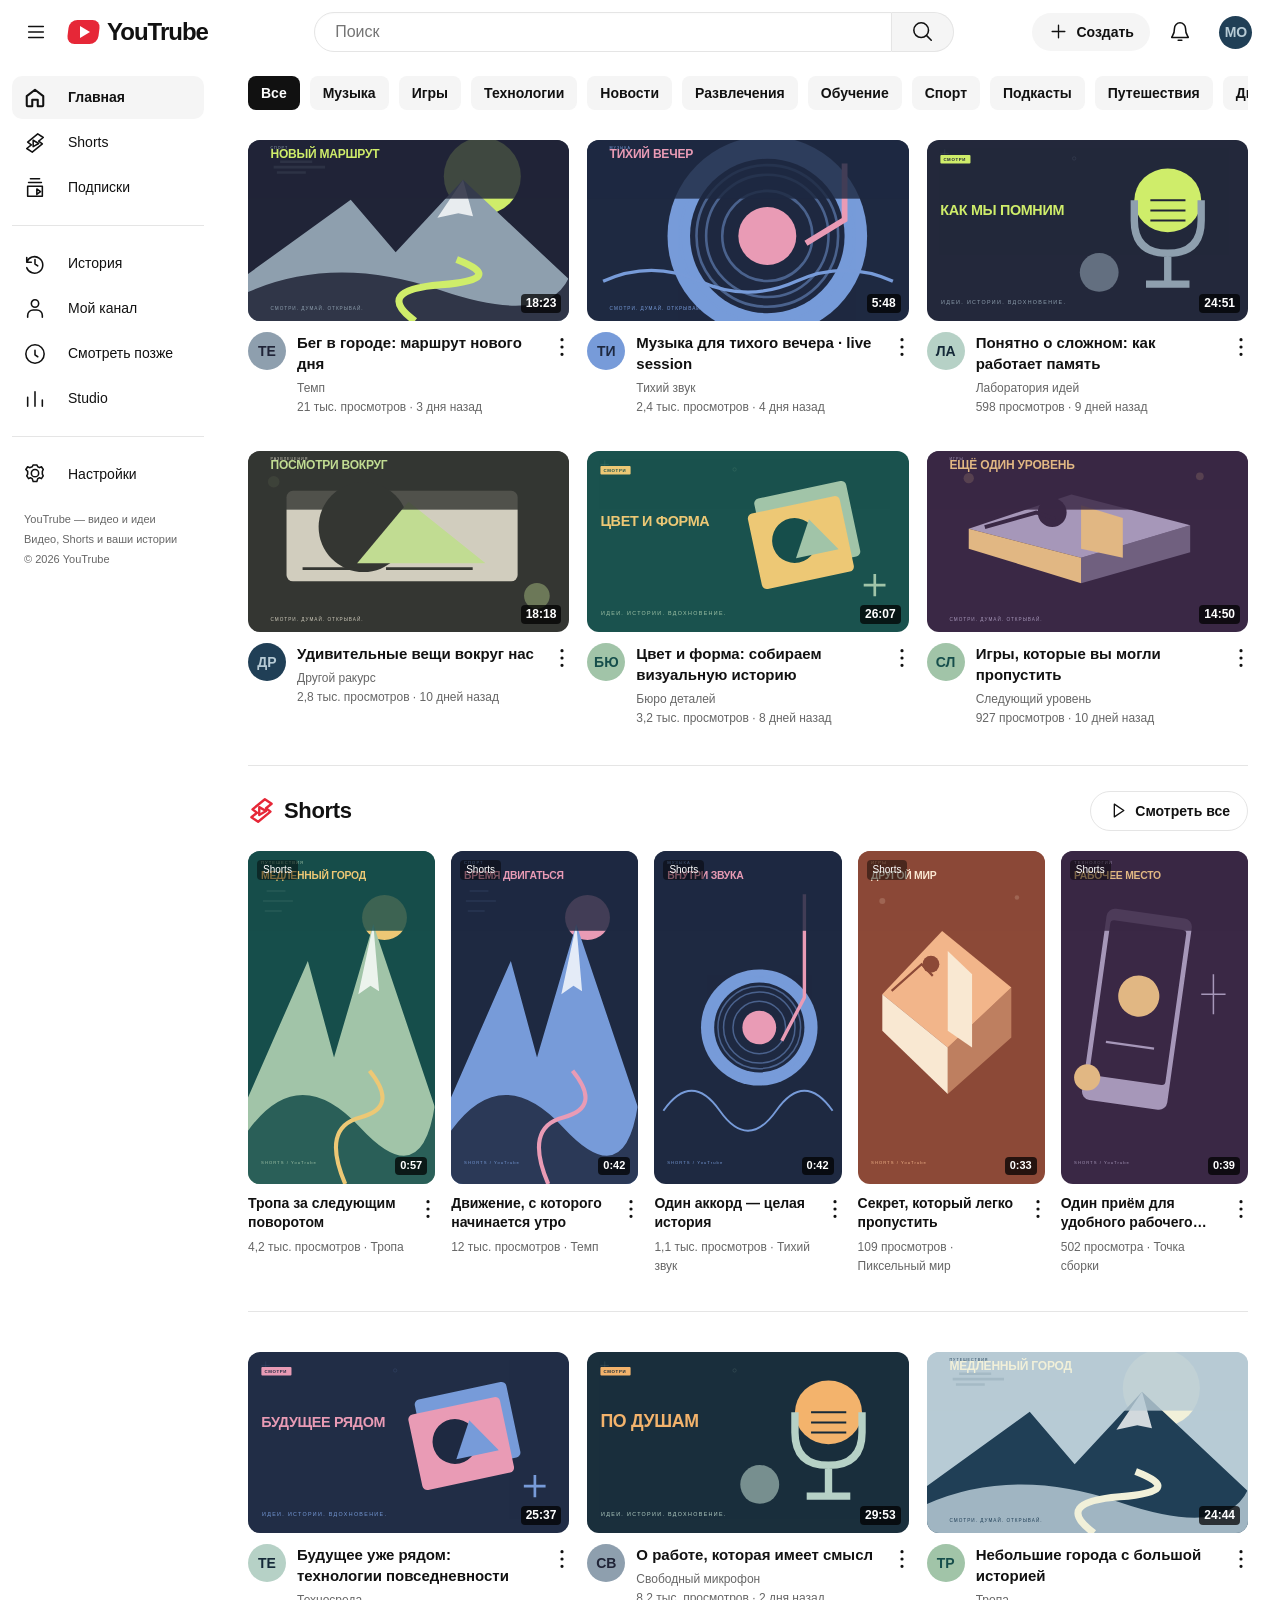
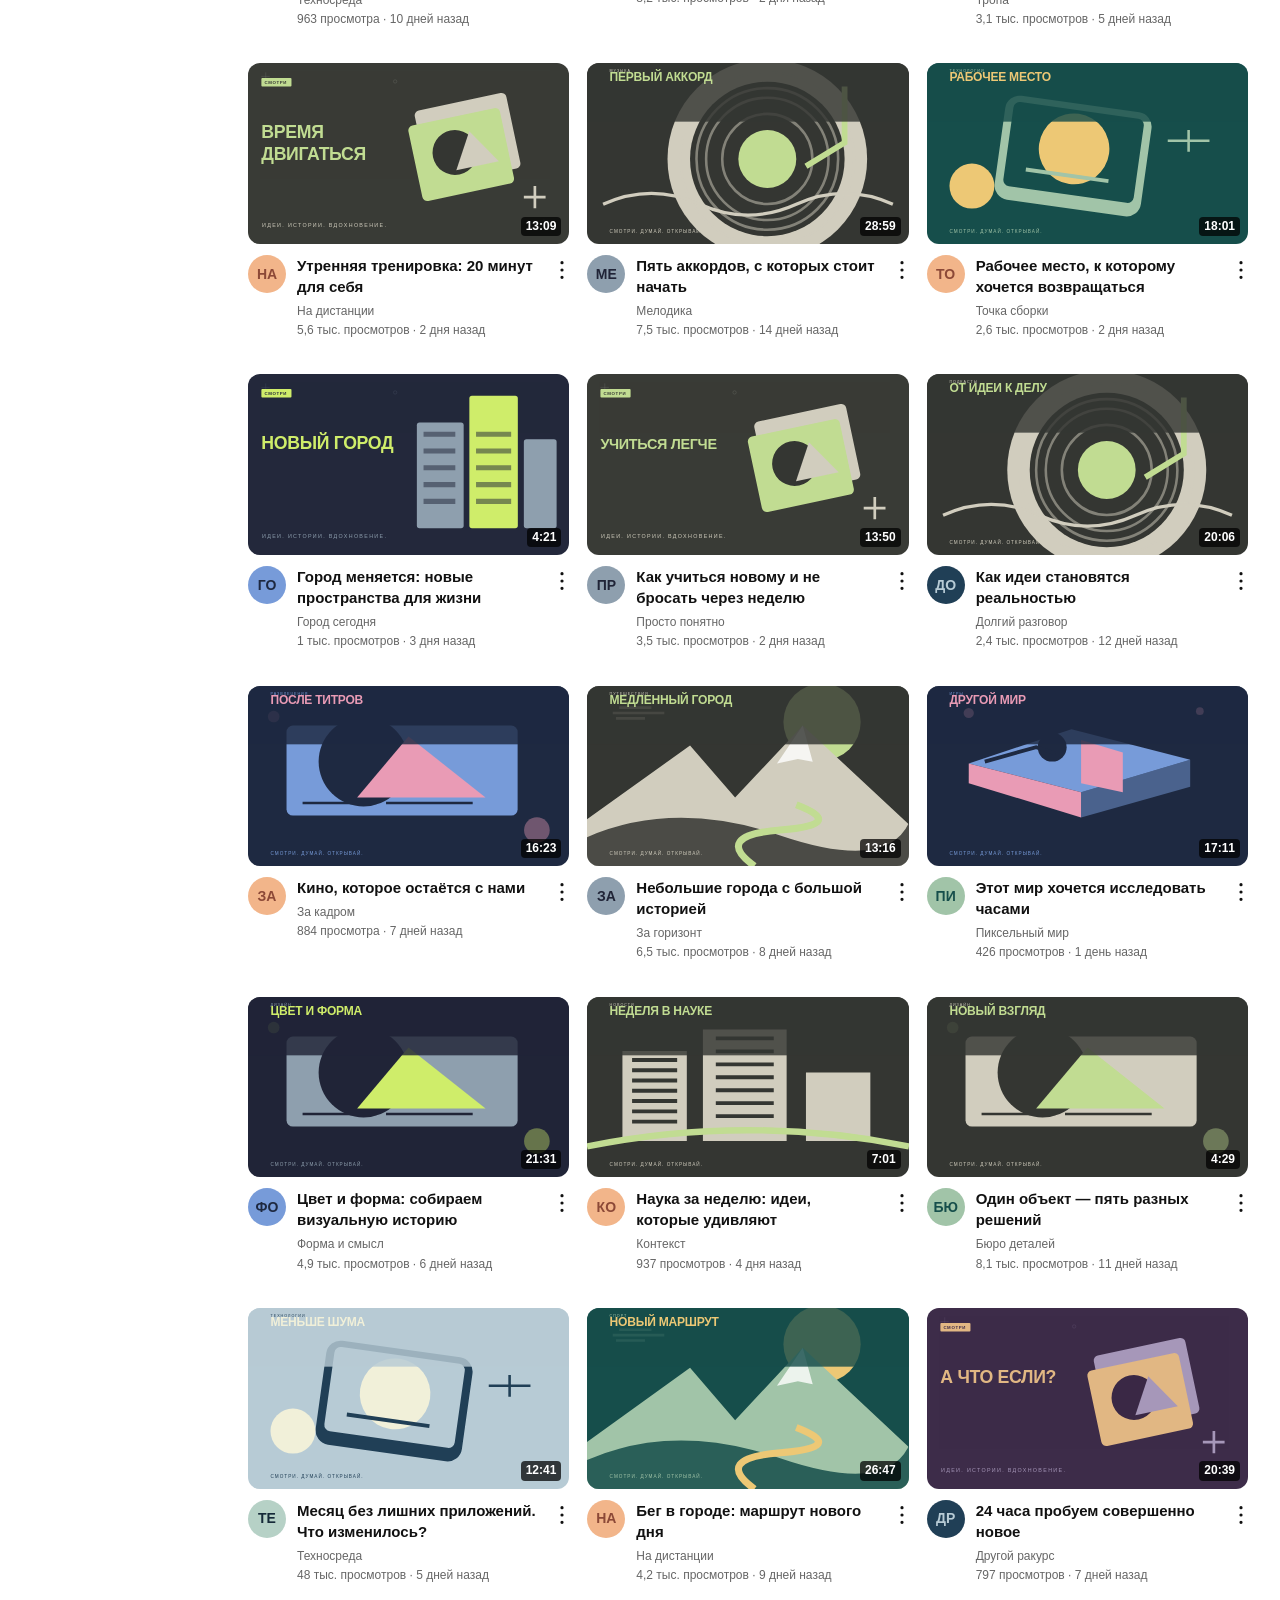
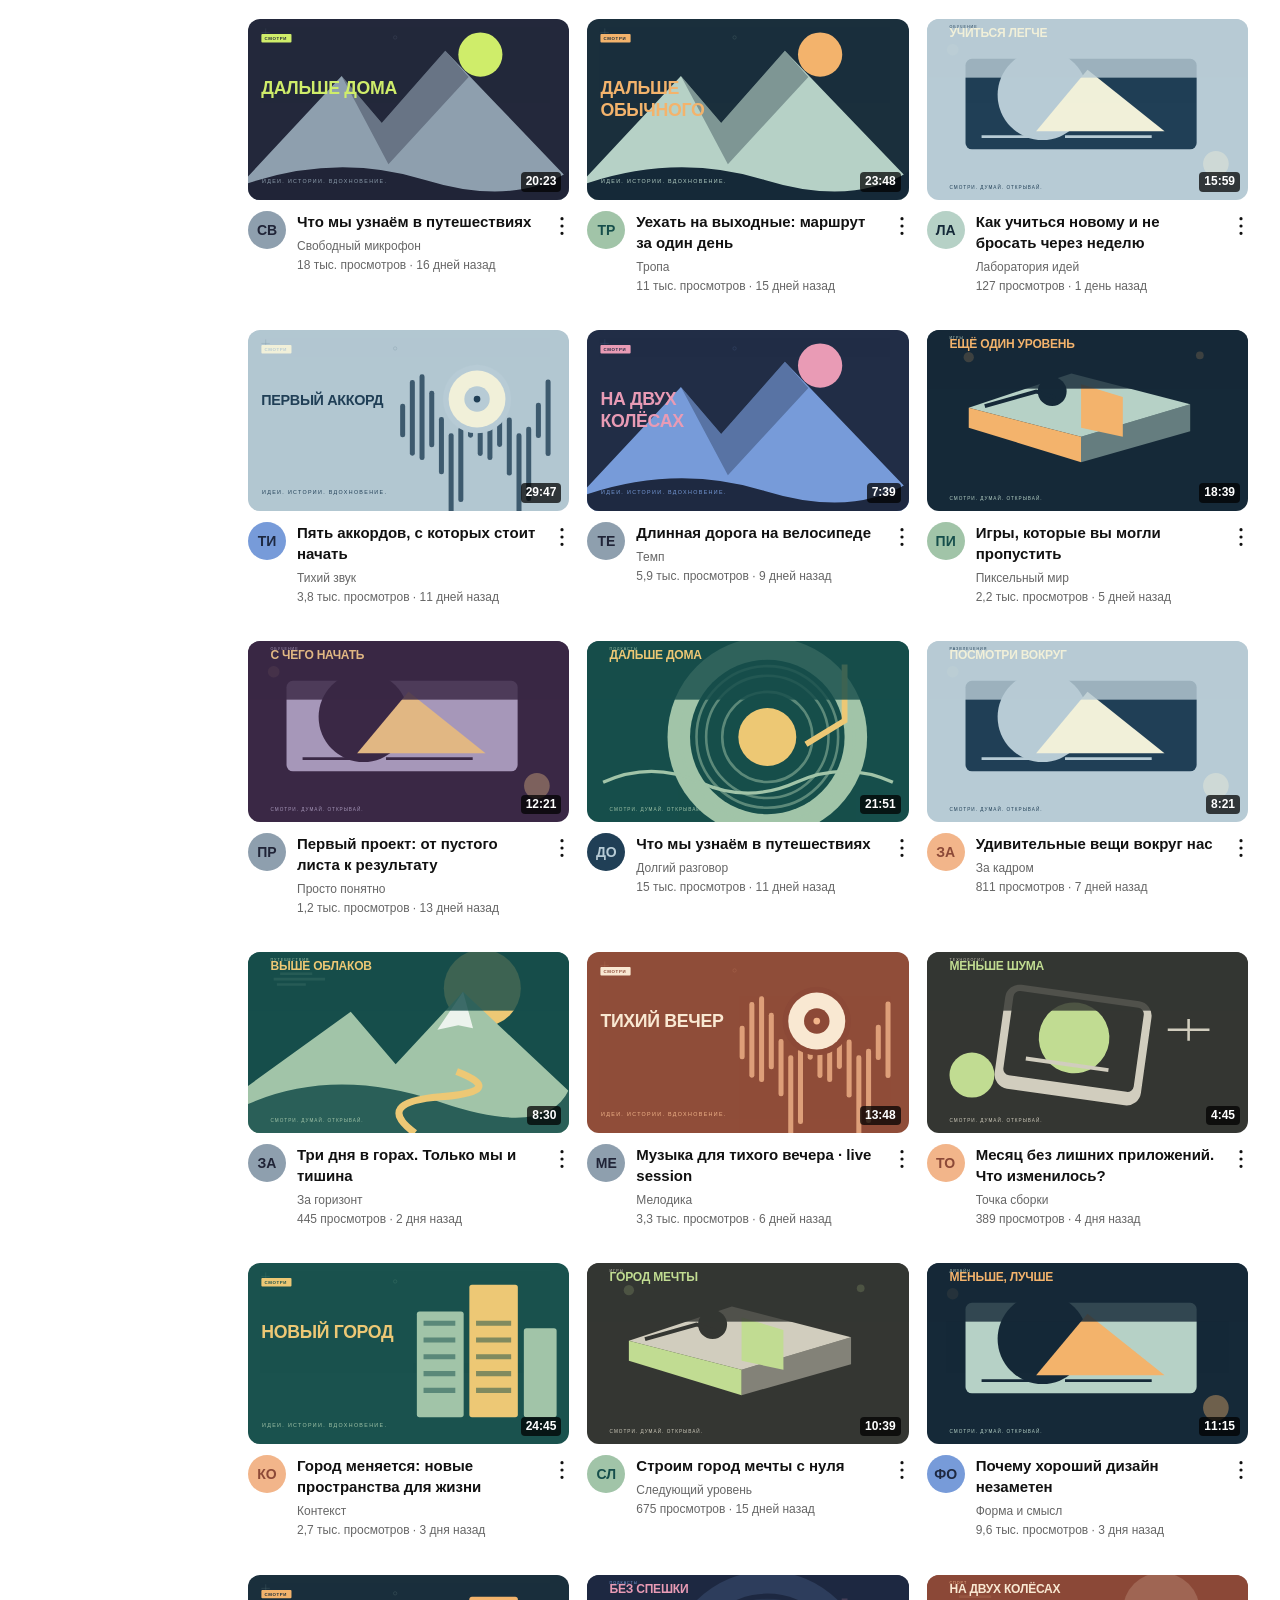
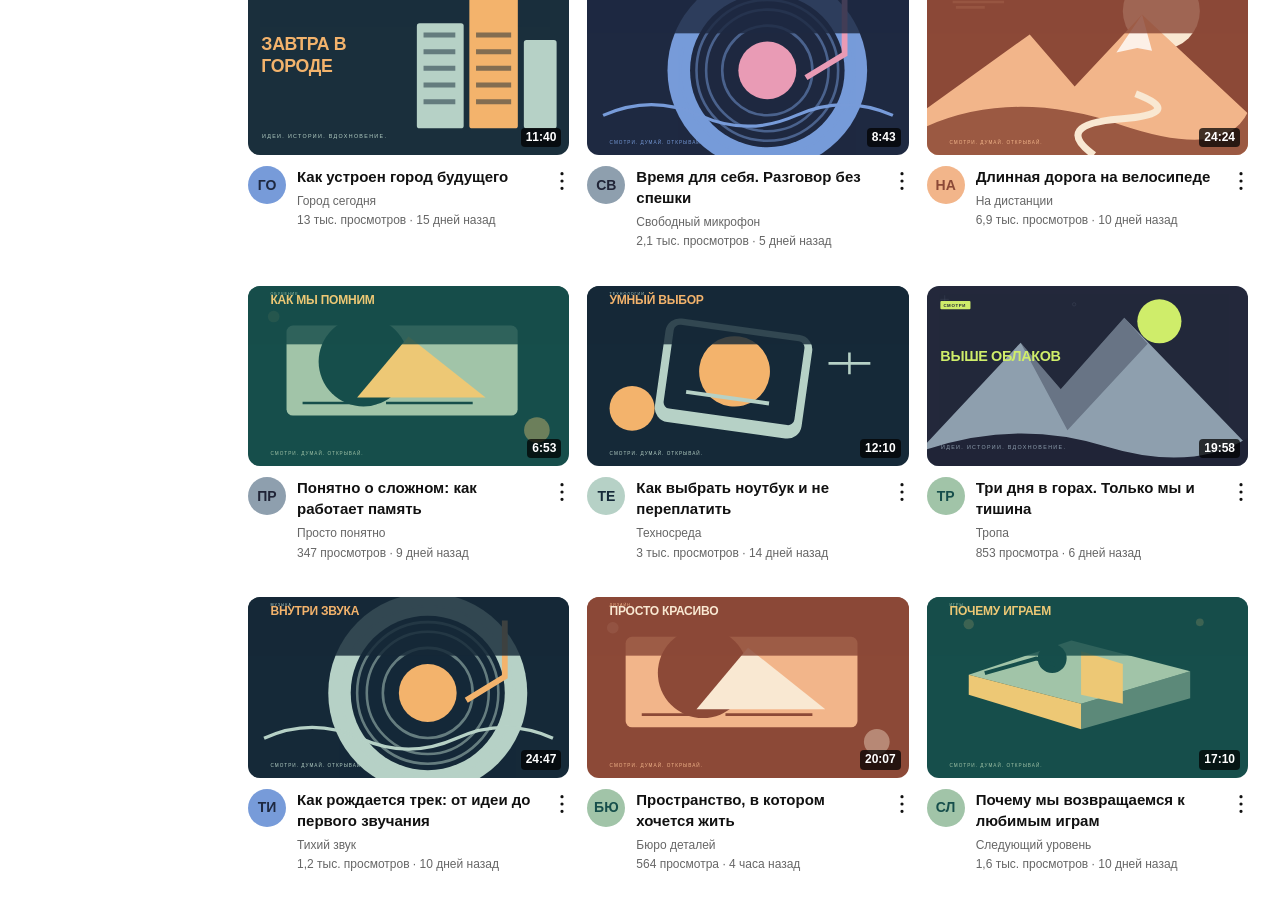
==== commit c6d94f51: "Обновление 3" ====
--- a/files-pasted-by-the-user-senior/outputs/index.html
+++ b/files-pasted-by-the-user-senior/outputs/index.html
@@ -502,6 +502,7 @@
 @media(max-width:700px){.brand{font-size:22px;letter-spacing:-1px}.brand small{font-size:10px}.header-left{min-width:0}.brandmark{width:25px;height:21px;border-radius:6px}.header-actions .profile-btn .avatar{width:28px;height:28px}.bottom-item{min-width:45px;font-size:9px}.shorts-section{margin:26px 0;padding:21px 0 14px}.shorts-title{font-size:20px}.shorts-rail{grid-auto-columns:165px;gap:12px;margin-right:-16px;padding-right:16px;scrollbar-width:none}.shorts-section-head{margin-bottom:15px}.shorts-section-head .btn{font-size:11px;padding:8px 12px}.short-grid{grid-template-columns:repeat(2,minmax(0,1fr));gap:22px 12px}.short-card .card-title{font-size:13px}.short-card .card-meta{font-size:11px}.shorts-view .content{padding:58px 0 61px}.shorts-feed{height:calc(100dvh - 119px - env(safe-area-inset-bottom))}.shorts-item{padding:0;min-height:0;align-items:center}.short-stage{max-height:none;height:min(100%,177.7778vw);width:auto;max-width:100%;border-radius:0;aspect-ratio:9/16}.short-stage>img{border-radius:0}.short-footer{right:63px;left:13px;bottom:20px;gap:10px}.short-channel{gap:7px}.short-channel a{font-size:11px;max-width:110px}.short-channel .btn{margin-left:0;font-size:10px;padding:5px 9px;min-height:28px}.short-channel .avatar{height:27px;width:27px}.short-footer h2{font-size:14px;line-height:1.4}.short-actions{left:auto;right:5px;bottom:111px;color:#fff;gap:18px;width:47px}.short-action button{height:39px;width:39px;background:#0005;color:white}.short-action button:hover{background:#0008}.short-action button[aria-pressed=true]{background:#fff;color:#111}.short-action{font-size:10px;gap:4px}.short-action .icon{width:22px;height:22px}.short-nav{display:none}.short-position{top:17px;right:12px}.short-toggle{top:11px;left:10px}.upload-preview.portrait{max-width:190px;max-height:335px}.publish-types{flex-wrap:wrap;gap:8px;margin-bottom:18px}.publish-types .btn{font-size:13px;min-height:35px}.publish-types>span{font-size:10px;flex-basis:100%}.subscriber-total{padding:16px;gap:10px}.subscriber-total strong{font-size:22px}.format-filter{flex-wrap:wrap}.studio-actions .select{font-size:12px}.history-list .short-card{gap:12px}.history-list .short-thumb{width:79px;min-width:79px;height:140px}.history-list .short-card .card-title{font-size:14px}.ratio-legend{font-size:11px}.short-comments .comment-form .btn{font-size:0}.shorts-view .bottom-nav{z-index:40}}
 @media(prefers-reduced-motion:reduce){.shorts-feed{scroll-behavior:auto}}
 
+.studio-actions{flex-wrap:wrap;max-width:100%}.audience-note{font-size:12px;color:var(--text-secondary);line-height:1.7;margin:0 0 20px;max-width:950px}.audience-stat-grid{grid-template-columns:repeat(3,minmax(0,1fr))}.audience-stat-grid .stat-card:last-child{grid-column:auto}.audience-structure{display:flex;border-radius:6px;overflow:hidden;height:22px;margin:22px 0}.audience-segment.new{background:#9a86da}.audience-segment.casual{background:#55a9b1}.audience-segment.regular{background:var(--chart)}.audience-legend{gap:20px;margin-top:10px}.audience-legend span:last-child{color:#9a86da}.analytics-tabs{margin:4px 0 22px}#audience-panel .ratio-legend{flex-wrap:wrap}#audience-panel .metric-line strong{white-space:nowrap}@media(max-width:700px){.audience-stat-grid{grid-template-columns:repeat(2,minmax(0,1fr))}.audience-stat-grid .stat-value{font-size:24px}.audience-note{font-size:11px}}
 </style>
 </head>
 <body>
@@ -510,7 +511,7 @@
 'use strict';
 (()=>{
 // CONFIG / UTILS
-const CONFIG={key:'kadr.local.v1',version:2,timeScale:120,offlineCap:30*864e5,historyLimit:200};
+const CONFIG={key:'kadr.local.v1',version:2,timeScale:1,offlineCap:30*864e5,historyLimit:200};
 const CATEGORIES=['Музыка','Игры','Технологии','Новости','Развлечения','Обучение','Спорт','Подкасты','Путешествия','Дизайн'];
 const CATEGORY_SETTINGS={Музыка:[.7,.82,.55],Игры:[.8,.45,.9],Технологии:[.72,.65,.72],Новости:[.9,.12,.7],Развлечения:[.9,.42,.68],Обучение:[.6,.95,.5],Спорт:[.72,.55,.67],Подкасты:[.6,.72,.6],Путешествия:[.65,.85,.55],Дизайн:[.6,.9,.6]};
 const SOURCE_NAMES=['Главная','Рекомендованные видео','Поиск','Страницы каналов','Подписки','Внешние источники','Лента Shorts'];
@@ -524,10 +525,10 @@
 const formatViews=n=>formatNumber(n)+' '+(n>=1000?'просмотров':plural(num(n),'просмотр','просмотра','просмотров'));
 const formatSubscribers=n=>formatNumber(n)+' '+(n>=1000?'подписчиков':plural(num(n),'подписчик','подписчика','подписчиков'));
 function formatDuration(n){n=num(n);return n>=3600?num(n/3600)+':'+String(num(n/60)%60).padStart(2,'0')+':'+String(n%60).padStart(2,'0'):num(n/60)+':'+String(n%60).padStart(2,'0')}
-function formatRelativeTime(t){const d=Math.max(0,(state.simulation.now-t)/1000);if(d<60)return 'только что';const units=d<3600?[num(d/60),'минуту','минуты','минут']:d<86400?[num(d/3600),'час','часа','часов']:d<2592000?[num(d/86400),'день','дня','дней']:d<31536e3?[num(d/2592000),'месяц','месяца','месяцев']:[num(d/31536e3),'год','года','лет'];return units[0]+' '+plural(...units)+' назад'}
+function formatRelativeTime(t){const d=Math.max(0,(RealClock.now()-t)/1000);if(d<60)return 'только что';const units=d<3600?[num(d/60),'минуту','минуты','минут']:d<86400?[num(d/3600),'час','часа','часов']:d<2592000?[num(d/86400),'день','дня','дней']:d<31536e3?[num(d/2592000),'месяц','месяца','месяцев']:[num(d/31536e3),'год','года','лет'];return units[0]+' '+plural(...units)+' назад'}
 const date=t=>new Date(t).toLocaleDateString('ru-RU',{day:'numeric',month:'short',year:'numeric'});
 const pct=n=>(clamp(n)*100).toLocaleString('ru-RU',{maximumFractionDigits:1})+' %';
-const uid=p=>p+'-'+(globalThis.crypto?.randomUUID?.()||Date.now().toString(36)+'-'+Math.random().toString(36).slice(2));
+const uid=p=>p+'-'+(globalThis.crypto?.randomUUID?.()||RealClock.now().toString(36)+'-'+Math.random().toString(36).slice(2));
 function hash(s){let h=2166136261;for(const c of String(s))h=Math.imul(h^c.charCodeAt(0),16777619);return h>>>0}
 function rng(seed){let a=seed>>>0;return()=>{a+=0x6D2B79F5;let t=a;t=Math.imul(t^t>>>15,t|1);t^=t+Math.imul(t^t>>>7,t|61);return((t^t>>>14)>>>0)/4294967296}}
 const seeded=(seed,k)=>rng(hash(seed+':'+k))();
@@ -536,7 +537,7 @@
 const paths={home:'M3 10 12 3l9 7v10a1 1 0 0 1-1 1h-5v-7H9v7H4a1 1 0 0 1-1-1Z',menu:'M4 6h16M4 12h16M4 18h16',search:'M21 21l-5-5M18 10a8 8 0 1 1-16 0 8 8 0 0 1 16 0',create:'M12 4v16M4 12h16',bell:'M18 8a6 6 0 0 0-12 0c0 8-3 8-3 10h18c0-2-3-2-3-10M10 21h4',like:'M7 10v11H3V10Zm0 0 5-7c2 0 2 2 1 6h6a2 2 0 0 1 2 2l-2 8a2 2 0 0 1-2 2H7',dislike:'M7 14V3H3v11Zm0 0 5 7c2 0 2-2 1-6h6a2 2 0 0 0 2-2l-2-8a2 2 0 0 0-2-2H7',share:'m14 3 8 8-8 8v-5c-7 0-10 3-12 7 0-9 5-14 12-14Z',more:'M12 4h.01M12 12h.01M12 20h.01',play:'m8 4 12 8-12 8Z',pause:'M8 4v16M16 4v16',volume:'m3 9 4 0 5-5v16l-5-5H3ZM16 8a6 6 0 0 1 0 8M19 5a10 10 0 0 1 0 14',mute:'m3 9 4 0 5-5v16l-5-5H3ZM17 9l5 6M22 9l-5 6',fullscreen:'M8 3H3v5M16 3h5v5M21 16v5h-5M3 16v5h5',analytics:'M4 20V10M12 20V4M20 20v-7',content:'M4 3h16v18H4ZM9 8l7 4-7 4Z',channel:'M20 21v-2a6 6 0 0 0-6-6h-4a6 6 0 0 0-6 6v2M16 6a4 4 0 1 1-8 0 4 4 0 0 1 8 0',history:'M3 5v5h5M3 10a9 9 0 1 1 0 6M12 7v5l3 2',subscriptions:'M4 10h16v11H4ZM7 2h10M5 6h14m-5 7 4 3-4 3Z',settings:'m9 3 1-2h4l1 2 2 1 2-1 2 3-1 2v3l1 2-2 3-2-1-2 1-1 3h-4l-1-3-2-1-2 1-2-3 1-2V8L2 6l2-3 2 1ZM16 10a4 4 0 1 1-8 0 4 4 0 0 1 8 0',back:'m14 5-7 7 7 7',close:'M6 6l12 12M18 6 6 18',edit:'m14 4 6 6-11 11H3v-6ZM16 2l6 6',delete:'M3 6h18M9 6V3h6v3M5 6l1 15h12l1-15M10 10v7M14 10v7',clock:'M12 8v5l3 2M22 12a10 10 0 1 1-20 0 10 10 0 0 1 20 0',sun:'M12 2v2M12 20v2M2 12h2M20 12h2M5 5l2 2M17 17l2 2M5 19l2-2M17 7l2-2M17 12a5 5 0 1 1-10 0 5 5 0 0 1 10 0',check:'m4 12 5 5L20 6',upload:'M12 16V3m-5 5 5-5 5 5M3 15v6h18v-6',image:'M3 3h18v18H3Zm0 14 6-6 5 5 3-3 4 4M16 7h.01',sort:'M4 6h16M7 12h10M10 18h4',external:'M14 3h7v7M21 3 11 13M10 3H3v18h18v-7',info:'M12 11v6M12 7h.01M22 12a10 10 0 1 1-20 0 10 10 0 0 1 20 0'};
 function icon(n){return `<svg class="icon" viewBox="0 0 24 24" aria-hidden="true"><path d="${paths[n]||paths.play}"${n==='more'?' stroke-width="3.5"':''}/></svg>`}
 function ib(action,label,i,attrs=''){const match=attrs.match(/class="([^"]*)"/);const cls=match?match[1]:'icon-btn';attrs=attrs.replace(/class="[^"]*"/,'');return `<button type="button" class="${cls}" data-action="${action}" aria-label="${esc(label)}" title="${esc(label)}" ${attrs}>${icon(i)}</button>`}
-const btn=(action,label,i='',cls='',attrs='')=>`<button ${/type=/.test(attrs)?'':'type="button"'} class="btn ${cls}" data-action="${action}" ${attrs}>${i?icon(i):''}${esc(label)}</button>`;
+const btn=(action,label,i='',cls='',attrs='')=>`<button ${/(?:^|\s)type\s*=/.test(attrs)?'':'type="button"'} class="btn ${cls}" data-action="${action}" ${attrs}>${i?icon(i):''}${esc(label)}</button>`;
 const link=(route,label,i='',cls='btn')=>`<a href="#/${route}" class="${cls}">${i?icon(i):''}${esc(label)}</a>`;
 let state,saveTimer=null,storageFailed=false,renderGeneration=0,activeCategory='Все',channelTab='home',period=28,chartMetric='views',player={videoId:null,playing:false,time:0,volume:.7,viewRecorded:false},modalReturn=null,debug=false,editingImage=null;
 // DATA GENERATION: compact, original vector artwork
@@ -571,17 +572,17 @@
 Подкасты:[['О работе, которая имеет смысл','Большой разговор о выборе своего дела.','ПО ДУШАМ',4],['Время для себя. Разговор без спешки','О внимании, отдыхе и личных границах.','БЕЗ СПЕШКИ',4],['Как идеи становятся реальностью','Разговор о творчестве и первых шагах.','ОТ ИДЕИ К ДЕЛУ',4],['Что мы узнаём в путешествиях','Истории дорог, людей и новых впечатлений.','ДАЛЬШЕ ДОМА',0]],
 Путешествия:[['Три дня в горах. Только мы и тишина','Маршрут по тропам, где время течёт иначе.','ВЫШЕ ОБЛАКОВ',0],['Небольшие города с большой историей','Путешествие по тихим улицам и красивым местам.','МЕДЛЕННЫЙ ГОРОД',5],['Дорога вдоль моря: путешествие без спешки','Морской воздух, уютные остановки и новый взгляд.','ВДОЛЬ БЕРЕГА',0],['Уехать на выходные: маршрут за один день','Продумываем короткое путешествие с вниманием к деталям.','ДАЛЬШЕ ОБЫЧНОГО',0]],
 Дизайн:[['Пространство, в котором хочется жить','Детали интерьера и спокойный подход к дизайну.','ПРОСТО КРАСИВО',6],['Почему хороший дизайн незаметен','Разбираем привычные вещи и их устройство.','МЕНЬШЕ, ЛУЧШЕ',6],['Цвет и форма: собираем визуальную историю','Практика наблюдения и творческого поиска.','ЦВЕТ И ФОРМА',6],['Один объект — пять разных решений','Эксперимент с формой и композициями.','НОВЫЙ ВЗГЛЯД',6]]};
-function freshState(){const now=Date.now();const s={version:2,user:{id:'local',interests:Object.fromEntries(CATEGORIES.map(c=>[c,.35])),reactions:{},watchLater:[],notInterested:[],blockedChannels:[]},userChannel:null,channels:[],videos:[],subscriptions:[],history:[],preferences:{theme:matchMedia('(prefers-color-scheme: dark)').matches?'dark':'light',compact:false},analytics:{},simulation:{now,speed:1,lastSimulationTimestamp:Date.now()},currentRoute:'home',notifications:[]};
+function freshState(){const now=RealClock.now();const s={version:2,user:{id:'local',interests:Object.fromEntries(CATEGORIES.map(c=>[c,.35])),reactions:{},watchLater:[],notInterested:[],blockedChannels:[]},userChannel:null,channels:[],videos:[],subscriptions:[],history:[],preferences:{theme:matchMedia('(prefers-color-scheme: dark)').matches?'dark':'light',compact:false},analytics:{},simulation:{now,speed:1,lastSimulationTimestamp:RealClock.now()},currentRoute:'home',notifications:[]};
 const me={id:'me',name:'Мой канал',handle:'@mychannel',description:'Здесь начинается моя история.',avatar:null,banner:null,seed:38,subscribers:0,authority:.15,nicheStrength:.4,audienceLoyalty:.45,niche:'Технологии',uploadFrequency:2,createdAt:now};s.userChannel=me;s.channels.push(me);
 const names=['Точка сборки','Тихий звук','Следующий уровень','Город сегодня','За кадром','Просто понятно','Темп','Долгий разговор','За горизонт','Форма и смысл','Техносреда','Мелодика','Пиксельный мир','Контекст','Другой ракурс','Лаборатория идей','На дистанции','Свободный микрофон','Тропа','Бюро деталей'];names.forEach((name,i)=>{const seed=hash(name);const c={id:'c'+i,name,handle:'@'+['assembly','quiet.sound','nextlevel','city.today','outofscreen','simply','tempo','longtalk','horizon','form','techspace','melodica','pixelworld','context','angle','ideaslab','distance','openmic','trail','details'][i],description:'Авторский канал о '+['технологиях и удобной жизни','музыке и новых звучаниях','играх и виртуальных мирах','событиях и городской среде','историях и впечатлениях','знаниях и полезных навыках','движении и спорте','идеях и больших разговорах','путешествиях и открытиях','дизайне и красоте повседневности'][i%10]+'. Новые истории каждую неделю.',seed,subscribers:num(Math.exp(9+normal(rng(seed))*.9)),authority:.35+seeded(seed,'authority')*.5,niche:['Технологии','Музыка','Игры','Новости','Развлечения','Обучение','Спорт','Подкасты','Путешествия','Дизайн'][i%10],nicheStrength:.7,audienceLoyalty:.6,uploadFrequency:1+num(seeded(seed,'frequency')*3),avatar:null,banner:null,createdAt:now-864e5*(180+i*23)};s.channels.push(c);for(let j=0;j<4;j++)s.videos.push(makeVideo(c,j,now))});return s}
 // STORAGE
-function loadState(){try{const raw=localStorage.getItem(CONFIG.key);if(raw){const s=JSON.parse(raw);if(![1,2].includes(s.version)||!Array.isArray(s.channels)||!Array.isArray(s.videos)||!s.channels.some(c=>c.id==='me'))throw Error('schema');s.userChannel=s.channels.find(c=>c.id==='me');s.notifications??=[];s.user.watchLater??=[];s.user.blockedChannels??=[];s.user.notInterested??=[];s.videos.forEach(v=>{v.localComments??=[];v.traffic??=Array(SOURCE_NAMES.length).fill(0)});return migrateState(s)}}catch(e){if(e.name==='SecurityError')storageFailed=true;else throw Error('Сохранённые данные не удалось прочитать. Исходная запись не изменена.')}return migrateState(freshState())}
+function loadState(){try{const raw=localStorage.getItem(CONFIG.key);if(raw){const s=unpackState(JSON.parse(raw));if(![1,2,3].includes(s.version)||!Array.isArray(s.channels)||!Array.isArray(s.videos)||!s.channels.some(c=>c.id==='me'))throw Error('schema');s.userChannel=s.channels.find(c=>c.id==='me');s.notifications??=[];s.user.watchLater??=[];s.user.blockedChannels??=[];s.user.notInterested??=[];s.videos.forEach(v=>{v.localComments??=[];v.traffic??=Array(SOURCE_NAMES.length).fill(0)});return migrateState(s)}}catch(e){if(e.name==='SecurityError')storageFailed=true;else throw Error('Сохранённые данные не удалось прочитать. Исходная запись не изменена.')}return migrateState(freshState())}
 function saveState(immediate=false){if(!immediate){if(!saveTimer)saveTimer=setTimeout(()=>saveState(true),2500);return true}clearTimeout(saveTimer);saveTimer=null;try{localStorage.setItem(CONFIG.key,JSON.stringify(state));storageFailed=false;$('#storage-notice').textContent='';return true}catch(e){storageFailed=true;$('#storage-notice').innerHTML='<div class="storage-error" role="alert">Не удалось сохранить данные. Освободите место в хранилище браузера или экспортируйте резервную копию в настройках.</div>';return false}}
-function notify(text,route){state.notifications.unshift({id:uid('n'),text,route,at:state.simulation.now,read:false});state.notifications=state.notifications.slice(0,40);saveState()}
+function notify(text,route){state.notifications.unshift({id:uid('n'),text,route,at:RealClock.now(),read:false});state.notifications=state.notifications.slice(0,40);saveState()}
 function toast(text){const el=document.createElement('div');el.className='toast';el.textContent=text;$('#toasts').append(el);setTimeout(()=>el.remove(),3800)}
 // SIMULATION ENGINE: impressions -> views -> engagement -> distribution feedback
-function historyAdd(v,t,d){const hour=3600e3,bucket=Math.floor(t/hour)*hour;let h=v.history[v.history.length-1];if(!h||h.timestamp!==bucket){h={timestamp:bucket,views:0,impressions:0,likes:0,subscribersGained:0,watchSeconds:0,shownInFeed:0,viewedExposures:0,swipedAway:0,rewatches:0};v.history.push(h)}Object.keys(d).forEach(k=>{h[k]=(h[k]||0)+d[k]});if(v.history.length>110){const cutoff=state.simulation.now-49*hour;const merged=new Map();v.history.forEach(a=>{const key=a.timestamp<cutoff?Math.floor(a.timestamp/864e5)*864e5:a.timestamp;const old=merged.get(key)||{timestamp:key,views:0,impressions:0,likes:0,subscribersGained:0,watchSeconds:0,shownInFeed:0,viewedExposures:0,swipedAway:0,rewatches:0};Object.keys(old).filter(k=>k!=='timestamp').forEach(k=>old[k]+=(a[k]||0));merged.set(key,old)});v.history=Array.from(merged.values());if(v.history.length>420){const excess=v.history.splice(0,v.history.length-419);const first=excess[0];excess.slice(1).forEach(x=>Object.keys(first).filter(k=>k!=='timestamp').forEach(k=>first[k]+=(x[k]||0)));v.history.unshift(first)}}}
-function phase(v,t=state.simulation.now){const age=(t-v.publishedAt)/3600e3;return age<2?'Первый охват':age<24?'Расширение аудитории':age<72?'Пик интереса':age<168?'Снижение активности':'Долгий хвост'}
+function historyAdd(v,t,d){const hour=3600e3,bucket=Math.floor(t/hour)*hour;let h=v.history[v.history.length-1];if(!h||h.timestamp!==bucket){h={timestamp:bucket,views:0,impressions:0,likes:0,subscribersGained:0,watchSeconds:0,shownInFeed:0,viewedExposures:0,swipedAway:0,rewatches:0};v.history.push(h)}Object.keys(d).forEach(k=>{h[k]=(h[k]||0)+d[k]});if(v.history.length>110){const cutoff=RealClock.now()-49*hour;const merged=new Map();v.history.forEach(a=>{const key=a.timestamp<cutoff?Math.floor(a.timestamp/864e5)*864e5:a.timestamp;const old=merged.get(key)||{timestamp:key,views:0,impressions:0,likes:0,subscribersGained:0,watchSeconds:0,shownInFeed:0,viewedExposures:0,swipedAway:0,rewatches:0};Object.keys(old).filter(k=>k!=='timestamp').forEach(k=>old[k]+=(a[k]||0));merged.set(key,old)});v.history=Array.from(merged.values());if(v.history.length>420){const excess=v.history.splice(0,v.history.length-419);const first=excess[0];excess.slice(1).forEach(x=>Object.keys(first).filter(k=>k!=='timestamp').forEach(k=>first[k]+=(x[k]||0)));v.history.unshift(first)}}}
+function phase(v,t=RealClock.now()){const age=(t-v.publishedAt)/3600e3;return age<2?'Первый охват':age<24?'Расширение аудитории':age<72?'Пик интереса':age<168?'Снижение активности':'Долгий хвост'}
 function rates(v,c,t){const p=v.params,age=Math.max(0,(t-v.publishedAt)/3600e3),fresh=Math.exp(-age/(v.category==='Новости'?20:72));p.ctr=clamp(.009+p.clickability*.108+p.contentQuality*.022-(1-p.audienceFit)*.017-.009*Math.min(age/168,1),.01,.15);p.retention=clamp(p.retentionPotential-(v.duration>1800?.05:0),.18,.83);p.likeRate=.02+p.engagementPotential*.08;p.dislikeRate=.001+(1-p.contentQuality)*.017;p.commentRate=.0005+p.engagementPotential*.009;p.conversion=(.0005+p.contentQuality*p.audienceFit*.012)/(1+c.subscribers/2e6);p.recommendationScore=clamp((p.ctr/.14)*.25+p.retention*.25+p.engagementPotential*.15+p.audienceFit*.15+fresh*.1+c.authority*.1);
 const initial=(38+Math.pow(Math.max(c.subscribers,0),.72)*.42)*(.4+p.topicDemand)*(.55+p.audienceFit);const success=clamp((p.recommendationScore-.35)*4,0,1.7),potential=p.potential;let multiplier;
 if(age<2)multiplier=.65+age*.25;
@@ -593,14 +594,14 @@
 function simulateStep(from,to){const hours=(to-from)/3600e3;if(hours<=0)return;for(const v of state.videos){if(v.visibility!=='public'||v.publishedAt>to||v.archived)continue;if(v.type==='short'){simulateShortStep(v,Math.max(from,v.publishedAt),to);continue}const c=channelBy(v.channelId),p=v.params,mid=(from+to)/2;let rate=rates(v,c,mid),hourIndex=Math.floor(to/3600e3);if(hourIndex!==p.lastSpikeHour){p.lastSpikeHour=hourIndex;const chance=.0007+p.recommendationScore*p.topicDemand*(1-p.competition)*.014;if(seeded(v.seed,hourIndex)<chance&&v.views>60&&mid-v.publishedAt<14*864e5){p.momentum=clamp(p.momentum+.2+p.recommendationScore*.35);if(c.id==='me'&&p.momentum>.45)notify('У «'+v.title+'» растёт интерес аудитории.','studio/video/'+v.id)}}p.momentum*=Math.exp(-hours/14);rate*=.92+seeded(v.seed,hourIndex+'rate')*.16;
 const impressions=rate*(to-Math.max(from,v.publishedAt))/3600e3,views=impressions*p.ctr,likes=views*p.likeRate,subscribers=views*p.conversion,watchSeconds=views*v.duration*p.retention;v.impressions+=impressions;v.views+=views;v.likes+=likes;v.dislikes+=views*p.dislikeRate;v.comments+=views*p.commentRate;v.subscribersGained+=subscribers;v.watchSeconds+=watchSeconds;p.velocity=views/Math.max(hours,.0001);c.subscribers+=subscribers;c.authority=clamp(c.authority+(p.recommendationScore-c.authority)*Math.min(hours*.0004,.02),.05,.98);
 const recommendation=clamp(p.recommendationScore),shares=[.19+.2*recommendation,.14+.22*recommendation,.12+.15*p.evergreenFactor,.07,.09+(c.subscribers>1000?.03:0),.04],sum=shares.reduce((a,b)=>a+b);shares.forEach((x,i)=>v.traffic[i]+=views*x/sum);if(c.id==='me')historyAdd(v,to,{views,impressions,likes,subscribersGained:subscribers,watchSeconds});}}
-function advance(ms){ms=clamp(ms,0,CONFIG.offlineCap);if(!ms)return;npcPublishBudget=12;let cursor=state.simulation.now;const end=cursor+ms;const step=Math.max(5*60e3,ms/288);while(cursor<end){const to=Math.min(end,cursor+step);state.simulation.now=to;publishNPCDue(to);simulateStep(cursor,to);cursor=to}state.simulation.now=end;fastForwardNPCSchedules(end);pruneNPC();syncChannelTotals()}
+function advance(ms){ms=clamp(ms,0,CONFIG.offlineCap);if(!ms)return;npcPublishBudget=12;let cursor=RealClock.now();const end=cursor+ms;const step=Math.max(15*60e3,ms/144);while(cursor<end){const to=Math.min(end,cursor+step);state.simulation.now=to;publishNPCDue(to);simulateStep(cursor,to);cursor=to}state.simulation.now=end;fastForwardNPCSchedules(end);pruneNPC();syncChannelTotals()}
 function syncChannelTotals(){state.channels.forEach(c=>{const vs=state.videos.filter(v=>v.channelId===c.id);c.totalViews=(c.archivedViews||0)+vs.reduce((n,v)=>n+v.views,0);c.videoCount=(c.archivedCount||0)+vs.filter(v=>v.visibility==='public').length;c.shortCount=vs.filter(v=>v.type==='short'&&v.visibility==='public').length});state.userChannel=channelBy('me')}
-function settleTime(){const now=Date.now(),elapsed=clamp(now-state.simulation.lastSimulationTimestamp,0,864e5*7);advance(elapsed*CONFIG.timeScale*state.simulation.speed);state.simulation.lastSimulationTimestamp=now}
+function settleTime(){const now=RealClock.now(),elapsed=clamp(now-state.simulation.lastSimulationTimestamp,0,864e5*7);advance(elapsed*CONFIG.timeScale*state.simulation.speed);state.simulation.lastSimulationTimestamp=now}
 // RECOMMENDATIONS: interest, authority, subscriptions, exploration, diversity
-function recommendations(exclude=null,category=activeCategory){const visible=state.videos.filter(v=>v.type!=='short'&&!v.archived&&v.id!==exclude&&v.visibility==='public'&&!state.user.notInterested.includes(v.id)&&!state.user.blockedChannels.includes(v.channelId)&&(category==='Все'||v.category===category));const window=Math.floor(state.simulation.now/(3*3600e3));const scores=visible.map(v=>{const p=v.params,interest=state.user.interests[v.category]||.35,sub=state.subscriptions.includes(v.channelId)?.24:0,fresh=Math.exp(-(state.simulation.now-v.publishedAt)/(10*864e5)),explore=seeded(v.seed,'explore'+window)*.24,pop=clamp(Math.log10(1+v.views)/6);return{v,score:interest*.31+p.recommendationScore*.23+fresh*.12+pop*.09+p.momentum*.08+sub+explore-(state.history.some(h=>h.videoId===v.id)?.06:0)}});const result=[],counts={},channels={};while(scores.length&&result.length<48){scores.sort((a,b)=>(b.score-(counts[b.v.category]||0)*.055-(channels[b.v.channelId]||0)*.13)-(a.score-(counts[a.v.category]||0)*.055-(channels[a.v.channelId]||0)*.13));const v=scores.shift().v;result.push(v);counts[v.category]=(counts[v.category]||0)+1;channels[v.channelId]=(channels[v.channelId]||0)+1}return result}
+function recommendations(exclude=null,category=activeCategory){const visible=state.videos.filter(v=>v.type!=='short'&&!v.archived&&v.id!==exclude&&v.visibility==='public'&&!state.user.notInterested.includes(v.id)&&!state.user.blockedChannels.includes(v.channelId)&&(category==='Все'||v.category===category));const window=Math.floor(RealClock.now()/(3*3600e3));const scores=visible.map(v=>{const p=v.params,interest=state.user.interests[v.category]||.35,sub=state.subscriptions.includes(v.channelId)?.24:0,fresh=Math.exp(-(RealClock.now()-v.publishedAt)/(10*864e5)),explore=seeded(v.seed,'explore'+window)*.24,pop=clamp(Math.log10(1+v.views)/6);return{v,score:interest*.31+p.recommendationScore*.23+fresh*.12+pop*.09+p.momentum*.08+sub+explore-(state.history.some(h=>h.videoId===v.id)?.06:0)}});const result=[],counts={},channels={};while(scores.length&&result.length<48){scores.sort((a,b)=>(b.score-(counts[b.v.category]||0)*.055-(channels[b.v.channelId]||0)*.13)-(a.score-(counts[a.v.category]||0)*.055-(channels[a.v.channelId]||0)*.13));const v=scores.shift().v;result.push(v);counts[v.category]=(counts[v.category]||0)+1;channels[v.channelId]=(channels[v.channelId]||0)+1}return result}
 function interest(v,amount){state.user.interests[v.category]=clamp((state.user.interests[v.category]||.35)+amount,.05,1)}
 // UI COMPONENTS
-function videoCard(v){if(v.type==='short')return shortCard(v);const c=channelBy(v.channelId);return `<article class="video-card" data-video="${esc(v.id)}"><a class="thumb-link" href="#/${videoRoute(v)}" aria-label="${esc(v.title)}"><img class="thumbnail" src="${esc(thumbnail(v))}" alt="" loading="lazy"><span class="duration">${formatDuration(v.duration)}</span>${state.simulation.now-v.publishedAt<3600e3?'<span class="fresh">Новое</span>':''}</a><div class="card-info"><a href="#/channel/${c.id}" aria-label="Канал ${esc(c.name)}">${avatar(c)}</a><div class="card-copy"><a class="card-title" href="#/${videoRoute(v)}">${esc(v.title)}</a><div class="card-meta"><a href="#/channel/${c.id}">${esc(c.name)}</a><div><span data-views="${v.id}">${formatViews(v.views)}</span> · ${formatRelativeTime(v.publishedAt)}</div></div></div>${ib('video-menu','Действия с видео','more',`data-id="${v.id}" class="icon-btn card-more"`)}</div></article>`}
+function videoCard(v){if(v.type==='short')return shortCard(v);const c=channelBy(v.channelId);return `<article class="video-card" data-video="${esc(v.id)}"><a class="thumb-link" href="#/${videoRoute(v)}" aria-label="${esc(v.title)}"><img class="thumbnail" src="${esc(thumbnail(v))}" alt="" loading="lazy"><span class="duration">${formatDuration(v.duration)}</span>${RealClock.now()-v.publishedAt<3600e3?'<span class="fresh">Новое</span>':''}</a><div class="card-info"><a href="#/channel/${c.id}" aria-label="Канал ${esc(c.name)}">${avatar(c)}</a><div class="card-copy"><a class="card-title" href="#/${videoRoute(v)}">${esc(v.title)}</a><div class="card-meta"><a href="#/channel/${c.id}">${esc(c.name)}</a><div><span data-views="${v.id}">${formatViews(v.views)}</span> · ${publicationRelative(v)}</div></div></div>${ib('video-menu','Действия с видео','more',`data-id="${v.id}" class="icon-btn card-more"`)}</div></article>`}
 function grid(vs,emptyText='Здесь пока нет видео',emptyAction='create'){return vs.length?`<div class="video-grid">${vs.map(videoCard).join('')}</div>`:empty(emptyText,emptyAction==='create'?'Опубликуйте свою первую историю.':'Попробуйте другую категорию или вернитесь на главную.',emptyAction==='create'?btn('create','Создать видео','create','primary'):link('home','На главную','home'))}
 function empty(title,copy,action=''){return `<div class="empty"><span class="empty-symbol">${icon('play')}</span><h2>${esc(title)}</h2><p>${esc(copy)}</p>${action}</div>`}
 function navItem(route,title,i,active){return `<a class="sidebar-item${active?' active':''}" href="#/${route}"${active?' aria-current="page"':''}>${icon(i)}<span>${title}</span></a>`}
@@ -614,30 +615,30 @@
 function subscribeButton(c){return c.id==='me'?link('studio','Управлять каналом','analytics'):btn('subscribe',state.subscriptions.includes(c.id)?'Вы подписаны':'Подписаться',state.subscriptions.includes(c.id)?'check':'','primary',`data-id="${c.id}"`)}
 function channelPage(c){if(!c)return unavailable('Канал не найден');const own=c.id==='me',vs=state.videos.filter(v=>v.channelId===c.id&&(own||v.visibility==='public')).sort((a,b)=>b.publishedAt-a.publishedAt);const banner=safeImage(c.banner)||art({seed:c.seed,artKind:c.seed%7,artText:c.name,artSubtitle:c.handle,category:c.niche},true);return `<img class="channel-banner" src="${esc(banner)}" alt="Шапка канала ${esc(c.name)}"><div class="channel-head">${avatar(c,'large')}<div class="channel-copy"><h1>${esc(c.name)}</h1><div class="muted">${esc(c.handle)} · <span data-subs="${c.id}">${formatSubscribers(c.subscribers)}</span> · ${vs.length} ${plural(vs.length,'видео','видео','видео')}</div><p class="muted">${esc(c.description.slice(0,150))}${c.description.length>150?'…':''}</p><div class="row wrap">${own?link('studio/customization','Настроить канал','edit')+link('studio/content','Управление видео','content'):subscribeButton(c)}</div></div></div><div class="tabs" role="tablist">${[['home','Главная'],['videos','Видео'],['about','О канале']].map(([id,t])=>`<button class="tab${channelTab===id?' active':''}" role="tab" aria-selected="${channelTab===id}" data-action="channel-tab" data-tab="${id}">${t}</button>`).join('')}</div>${channelTab==='about'?`<div class="panel about-panel"><h2>О канале</h2><p>${esc(c.description)}</p><hr class="divider"><div class="metric-list"><div class="metric-line"><span>Адрес канала</span><strong>${esc(c.handle)}</strong></div><div class="metric-line"><span>Дата создания</span><strong>${date(c.createdAt)}</strong></div><div class="metric-line"><span>Всего просмотров</span><strong data-channelviews="${c.id}">${exact(c.totalViews)}</strong></div><div class="metric-line"><span>Подписчики</span><strong data-subs="${c.id}">${formatSubscribers(c.subscribers)}</strong></div></div></div>`:grid(channelTab==='home'?vs.slice(0,12):vs,'Пока здесь тихо',own?'create':'home')}`}
 function unavailable(title){return `<div class="error-page">${empty(title,'Возможно, видео удалено или ссылка изменилась.',link('home','На главную','home'))}</div>`}
-function watchPage(v){if(!v)return unavailable('Видео не найдено');if(v.visibility==='private'&&v.channelId!=='me')return unavailable('Видео недоступно');const c=channelBy(v.channelId),reaction=state.user.reactions[v.id],own=v.channelId==='me';return `<div class="watch-layout"><div class="watch-main"><div class="player" id="player"><img src="${esc(thumbnail(v))}" alt="${esc(v.title)}"><div class="player-caption">${esc(c.name.toUpperCase())}</div><button class="player-center" data-action="play" aria-label="Воспроизвести">${icon('play')}</button><div class="player-controls"><input id="timeline" type="range" min="0" max="${v.duration}" value="0" aria-label="Позиция воспроизведения"><div class="player-control-row">${ib('play','Воспроизвести','play','id="play-control"')}${ib('mute','Выключить звук','volume','id="mute-control"')}<input class="volume" type="range" min="0" max="1" step=".05" value="${player.volume}" aria-label="Громкость"><span class="time" id="player-time">0:00 / ${formatDuration(v.duration)}</span>${ib('fullscreen','На весь экран','fullscreen')}</div></div></div><h1 class="watch-title">${esc(v.title)}</h1><div class="watch-actions"><div class="channel-byline"><a href="#/channel/${c.id}">${avatar(c)}</a><a href="#/channel/${c.id}"><h3>${esc(c.name)}</h3><div class="tiny muted" data-subs="${c.id}">${formatSubscribers(c.subscribers)}</div></a>${subscribeButton(c)}</div><div class="reactions"><div class="reaction-group"><button class="btn${reaction==='like'?' selected':''}" data-action="reaction" data-reaction="like" data-id="${v.id}" aria-label="Нравится" aria-pressed="${reaction==='like'}">${icon('like')}<span data-likes="${v.id}">${formatNumber(v.likes)}</span></button><button class="btn${reaction==='dislike'?' selected':''}" data-action="reaction" data-reaction="dislike" data-id="${v.id}" aria-label="Не нравится" aria-pressed="${reaction==='dislike'}">${icon('dislike')}<span class="tiny" data-dislikes="${v.id}">${formatNumber(v.dislikes)}</span></button></div>${btn('share','Поделиться','share','',`data-id="${v.id}"`)}${ib('video-menu','Ещё','more',`data-id="${v.id}"`)}</div></div><div class="description" id="description"><strong><span data-views="${v.id}">${formatViews(v.views)}</span> · ${date(v.publishedAt)}</strong>${own?'<span class="live" style="margin-top:7px">Статистика обновляется</span>':''}<p>${esc(v.description||'Автор не добавил описание.')}</p><div class="tiny muted" style="margin-top:8px">${v.tags.map(t=>'#'+esc(t.replace(/\s+/g,''))).join(' ')}</div><button class="text-btn" data-action="description">Ещё</button></div><section class="comments"><h3><span data-comments="${v.id}">${exact(v.comments+v.localComments.length)}</span> ${plural(num(v.comments+v.localComments.length),'комментарий','комментария','комментариев')}</h3><form class="comment-form" data-id="${v.id}" id="comment-form">${avatar(channelBy('me'),'small')}<input name="comment" placeholder="Напишите комментарий" aria-label="Комментарий" required maxlength="1000">${btn('submit-comment','Отправить','share','', 'type="submit"')}</form><div id="local-comments">${v.localComments.map(x=>`<div class="comment">${avatar(channelBy('me'),'small')}<div><strong class="tiny">${esc(x.author)}</strong> <span class="tiny muted">${formatRelativeTime(x.at)}</span><p>${esc(x.text)}</p></div></div>`).join('')}</div><p class="tiny muted">${v.comments>1?'Аудитория оставила '+exact(v.comments)+' '+plural(num(v.comments),'комментарий','комментария','комментариев')+'.':''}</p></section></div><aside class="watch-aside"><h3>Следующее видео</h3>${recommendations(v.id,'Все').slice(0,14).map(videoCard).join('')}</aside></div>`}
+function watchPage(v){if(!v)return unavailable('Видео не найдено');if(v.visibility==='private'&&v.channelId!=='me')return unavailable('Видео недоступно');const c=channelBy(v.channelId),reaction=state.user.reactions[v.id],own=v.channelId==='me';return `<div class="watch-layout"><div class="watch-main"><div class="player" id="player"><img src="${esc(thumbnail(v))}" alt="${esc(v.title)}"><div class="player-caption">${esc(c.name.toUpperCase())}</div><button class="player-center" data-action="play" aria-label="Воспроизвести">${icon('play')}</button><div class="player-controls"><input id="timeline" type="range" min="0" max="${v.duration}" value="0" aria-label="Позиция воспроизведения"><div class="player-control-row">${ib('play','Воспроизвести','play','id="play-control"')}${ib('mute','Выключить звук','volume','id="mute-control"')}<input class="volume" type="range" min="0" max="1" step=".05" value="${player.volume}" aria-label="Громкость"><span class="time" id="player-time">0:00 / ${formatDuration(v.duration)}</span>${ib('fullscreen','На весь экран','fullscreen')}</div></div></div><h1 class="watch-title">${esc(v.title)}</h1><div class="watch-actions"><div class="channel-byline"><a href="#/channel/${c.id}">${avatar(c)}</a><a href="#/channel/${c.id}"><h3>${esc(c.name)}</h3><div class="tiny muted" data-subs="${c.id}">${formatSubscribers(c.subscribers)}</div></a>${subscribeButton(c)}</div><div class="reactions"><div class="reaction-group"><button class="btn${reaction==='like'?' selected':''}" data-action="reaction" data-reaction="like" data-id="${v.id}" aria-label="Нравится" aria-pressed="${reaction==='like'}">${icon('like')}<span data-likes="${v.id}">${formatNumber(v.likes)}</span></button><button class="btn${reaction==='dislike'?' selected':''}" data-action="reaction" data-reaction="dislike" data-id="${v.id}" aria-label="Не нравится" aria-pressed="${reaction==='dislike'}">${icon('dislike')}<span class="tiny" data-dislikes="${v.id}">${formatNumber(v.dislikes)}</span></button></div>${btn('share','Поделиться','share','',`data-id="${v.id}"`)}${ib('video-menu','Ещё','more',`data-id="${v.id}"`)}</div></div><div class="description" id="description"><strong><span data-views="${v.id}">${formatViews(v.views)}</span> · ${publicationDate(v)}</strong>${own?'<span class="live" style="margin-top:7px">Статистика обновляется</span>':''}<p>${esc(v.description||'Автор не добавил описание.')}</p><div class="tiny muted" style="margin-top:8px">${v.tags.map(t=>'#'+esc(t.replace(/\s+/g,''))).join(' ')}</div><button class="text-btn" data-action="description">Ещё</button></div><section class="comments"><h3><span data-comments="${v.id}">${exact(v.comments+v.localComments.length)}</span> ${plural(num(v.comments+v.localComments.length),'комментарий','комментария','комментариев')}</h3><form class="comment-form" data-id="${v.id}" id="comment-form">${avatar(channelBy('me'),'small')}<input name="comment" placeholder="Напишите комментарий" aria-label="Комментарий" required maxlength="1000">${btn('submit-comment','Отправить','share','', 'type="submit"')}</form><div id="local-comments">${v.localComments.map(x=>`<div class="comment">${avatar(channelBy('me'),'small')}<div><strong class="tiny">${esc(x.author)}</strong> <span class="tiny muted">${formatRelativeTime(x.at)}</span><p>${esc(x.text)}</p></div></div>`).join('')}</div><p class="tiny muted">${v.comments>1?'Аудитория оставила '+exact(v.comments)+' '+plural(num(v.comments),'комментарий','комментария','комментариев')+'.':''}</p></section></div><aside class="watch-aside"><h3>Следующее видео</h3>${recommendations(v.id,'Все').slice(0,14).map(videoCard).join('')}</aside></div>`}
 function searchPage(q){const terms=q.toLocaleLowerCase('ru').trim().split(/\s+/).filter(Boolean),matches=s=>terms.every(t=>s.toLocaleLowerCase('ru').includes(t));const vs=state.videos.filter(v=>(v.visibility==='public'||v.channelId==='me')&&matches(v.title+' '+v.description+' '+v.category+' '+v.tags.join(' ')+' '+channelBy(v.channelId).name));const cs=state.channels.filter(c=>matches(c.name+' '+c.handle+' '+c.niche));return `<div class="section-head"><h1>Результаты поиска</h1><span class="muted">${vs.length} видео · ${cs.length} каналов</span></div><p class="muted search-heading">По запросу «${esc(q)}»</p>${cs.slice(0,5).map(c=>`<div class="channel-result"><a href="#/channel/${c.id}">${avatar(c,'medium')}</a><div class="channel-copy"><h3><a href="#/channel/${c.id}">${esc(c.name)}</a></h3><p class="muted">${esc(c.handle)} · ${formatSubscribers(c.subscribers)}</p><p class="muted">${esc(c.description.slice(0,110))}</p></div>${subscribeButton(c)}</div>`).join('')}${vs.length?`<div class="video-grid" style="margin-top:26px">${vs.map(videoCard).join('')}</div>`:!cs.length?empty('Ничего не найдено','Попробуйте другую тему, название видео или имя канала.',link('home','На главную')):''}`}
 // ANALYTICS ENGINE
-function aggregate(vs,days=period){const out={views:0,watchSeconds:0,subscribersGained:0,impressions:0,likes:0,dislikes:0,comments:0};const cutoff=days===0?0:state.simulation.now-days*864e5;vs.forEach(v=>{if(days===0){Object.keys(out).forEach(k=>out[k]+=v[k]||0)}else v.history.filter(h=>h.timestamp>=cutoff).forEach(h=>Object.keys(out).forEach(k=>out[k]+=h[k]||0))});out.ctr=out.impressions?out.views/out.impressions:0;out.retention=out.views?vs.reduce((n,v)=>n+v.views*v.params.retention,0)/Math.max(1,vs.reduce((n,v)=>n+v.views,0)):0;return out}
-function series(vs,days=period,metric=chartMetric){const earliest=Math.min(state.simulation.now,...vs.map(v=>v.publishedAt)),actualDays=days||Math.max(1,Math.ceil((state.simulation.now-earliest)/864e5)+1),count=Math.min(actualDays,90),width=actualDays*864e5/count,end=Math.floor(state.simulation.now/864e5)*864e5+864e5,start=end-count*width;const points=Array.from({length:count},(_,i)=>({t:start+i*width,value:0}));vs.forEach(v=>v.history.forEach(h=>{const i=Math.floor((h.timestamp-start)/width);if(i>=0&&i<count)points[i].value+=h[metric]||0}));return points}
+function aggregate(vs,days=period){const out={views:0,watchSeconds:0,subscribersGained:0,impressions:0,likes:0,dislikes:0,comments:0};const cutoff=days===0?0:RealClock.now()-days*864e5;vs.forEach(v=>{if(days===0){Object.keys(out).forEach(k=>out[k]+=v[k]||0)}else v.history.filter(h=>h.timestamp>=cutoff&&h.timestamp<=RealClock.now()).forEach(h=>Object.keys(out).forEach(k=>out[k]+=h[k]||0))});out.ctr=out.impressions?out.views/out.impressions:0;out.retention=out.views?vs.reduce((n,v)=>n+v.views*v.params.retention,0)/Math.max(1,vs.reduce((n,v)=>n+v.views,0)):0;return out}
+function series(vs,days=period,metric=chartMetric){const earliest=Math.min(RealClock.now(),...vs.map(v=>v.publishedAt)),actualDays=days||Math.max(1,Math.ceil((RealClock.now()-earliest)/864e5)+1),count=Math.min(actualDays,90),width=actualDays*864e5/count,end=Math.floor(RealClock.now()/864e5)*864e5+864e5,start=end-count*width;const points=Array.from({length:count},(_,i)=>({t:start+i*width,value:0}));vs.forEach(v=>v.history.forEach(h=>{const i=Math.floor((h.timestamp-start)/width);if(i>=0&&i<count)points[i].value+=h[metric]||0}));return points}
 function statCards(stats,video=false){const values=[['Просмотры',stats.views,formatNumber,'views'],['Время просмотра',stats.watchSeconds/3600,n=>n.toLocaleString('ru-RU',{maximumFractionDigits:1})+' ч','watchSeconds'],['Новые подписчики',stats.subscribersGained,n=>'+'+formatNumber(n),'subscribersGained'],['Показы',stats.impressions,formatNumber,'impressions'],['CTR значков',stats.ctr,pct,'ctr']];return `<div class="stat-grid">${values.map(([label,value,format,key])=>`<button class="stat-card" data-action="chart-metric" data-metric="${key}" aria-label="График: ${label}" aria-pressed="${chartMetric===key}"${key===chartMetric?' style="border-color:var(--chart)"':''}><label>${label}</label><div class="stat-value" data-stat="${key}">${format(value)}</div><small>${period===0?'За всё время':'За выбранный период'}</small></button>`).join('')}</div>`}
-function chart(vs){const points=series(vs).map(p=>({...p,value:chartMetric==='watchSeconds'?p.value/3600:p.value})),max=Math.max(1,...points.map(p=>p.value)),W=780,H=240,left=4,right=58,top=15,bottom=32,cw=W-left-right,ch=H-top-bottom;const coords=points.map((p,i)=>[left+(points.length===1?.5:i/(points.length-1))*cw,top+ch-p.value/max*ch]);let path=coords.map(([x,y],i)=>(i?'L':'M')+x.toFixed(2)+' '+y.toFixed(2)).join(' ');if(coords.length===1)path=`M${left} ${coords[0][1]} L${left+cw} ${coords[0][1]}`;const area=path+` L${left+cw} ${top+ch} L${left} ${top+ch} Z`;const lines=[0,.25,.5,.75,1].map(k=>{const y=top+ch-k*ch;return `<line x1="${left}" x2="${W-right}" y1="${y}" y2="${y}" class="chart-grid"/><text x="${W-right+8}" y="${y+4}" class="chart-label">${formatNumber(max*k)}</text>`}).join('');return `<div class="chart-wrap" data-chart="main"><svg class="chart-svg" viewBox="0 0 ${W} ${H}" role="img" aria-label="График статистики по времени"><defs><linearGradient id="chartFill" x1="0" y1="0" x2="0" y2="1"><stop offset="0" stop-color="var(--chart)" stop-opacity=".16"/><stop offset="1" stop-color="var(--chart)" stop-opacity="0"/></linearGradient></defs>${lines}<path d="${area}" fill="url(#chartFill)"/><path d="${path}" fill="none" stroke="var(--chart)" stroke-width="2.5"/>${[0,Math.floor((points.length-1)/2),points.length-1].filter((x,i,a)=>a.indexOf(x)===i).map(i=>`<text x="${coords[i][0]}" y="233" text-anchor="${i===0?'start':i===points.length-1?'end':'middle'}" class="chart-label">${new Date(points[i].t).toLocaleDateString('ru-RU',{day:'numeric',month:'short'})}</text>`).join('')}${coords.map(([x,y],i)=>`<circle cx="${x}" cy="${y}" r="${points.length<10?4:2}" fill="var(--chart)"/><rect x="${Math.max(0,x-cw/Math.max(1,points.length-1)/2)}" y="0" width="${Math.max(12,cw/Math.max(1,points.length-1))}" height="225" fill="transparent" class="chart-hit" tabindex="0" data-value="${esc(chartMetric==='watchSeconds'?points[i].value.toLocaleString('ru-RU',{maximumFractionDigits:2})+' ч':exact(points[i].value))}" data-date="${date(points[i].t)}" aria-label="${date(points[i].t)}: ${exact(points[i].value)}"/>`).join('')}</svg><div class="chart-tooltip" role="tooltip"></div></div>`}
-function realtime(vs){const cutoff=state.simulation.now-48*3600e3,buckets=Array(48).fill(0);vs.forEach(v=>v.history.forEach(h=>{const i=Math.floor((h.timestamp-cutoff)/3600e3);if(i>=0&&i<48)buckets[i]+=h.views}));const total=buckets.reduce((a,b)=>a+b),max=Math.max(1,...buckets);const tops=vs.map(v=>({v,views:v.history.filter(h=>h.timestamp>=cutoff).reduce((s,h)=>s+h.views,0)})).sort((a,b)=>b.views-a.views).slice(0,3);return `<div class="panel realtime-panel"><h3>В реальном времени</h3><p class="tiny muted"><span class="realtime-dot"></span>Обновляется автоматически</p><div class="rt-number" data-rt-subs>${formatNumber(channelBy('me').subscribers)}</div><p class="tiny muted">Подписчиков на канале</p><hr class="divider"><strong data-rt-views>${exact(total)}</strong><span class="tiny muted"> просмотров · 48 часов</span><div class="bars">${buckets.map((n,i)=>`<div class="bar" style="height:${Math.max(2,n/max*100)}%" title="${48-i} ч назад: ${exact(n)} просмотров"></div>`).join('')}</div><div class="row between tiny muted"><span>48 ч назад</span><span>Сейчас</span></div><hr class="divider"><p class="tiny muted">Самые популярные видео</p>${tops.map(x=>`<div class="top-video"><a href="#/studio/video/${x.v.id}">${esc(x.v.title)}</a><strong>${exact(x.views)}</strong></div>`).join('')}${!vs.length?'<p class="tiny muted" style="margin-top:14px">Статистика появится после публикации.</p>':''}</div>`}
+function chart(vs){const points=series(vs).map(p=>({...p,value:chartMetric==='watchSeconds'?p.value/3600:p.value})),max=Math.max(1,...points.map(p=>p.value)),W=780,H=240,left=4,right=58,top=15,bottom=32,cw=W-left-right,ch=H-top-bottom;const coords=points.map((p,i)=>[left+(points.length===1?.5:i/(points.length-1))*cw,top+ch-p.value/max*ch]);let path=coords.map(([x,y],i)=>(i?'L':'M')+x.toFixed(2)+' '+y.toFixed(2)).join(' ');if(coords.length===1)path=`M${left} ${coords[0][1]} L${left+cw} ${coords[0][1]}`;const area=path+` L${left+cw} ${top+ch} L${left} ${top+ch} Z`;const lines=[0,.25,.5,.75,1].map(k=>{const y=top+ch-k*ch;return `<line x1="${left}" x2="${W-right}" y1="${y}" y2="${y}" class="chart-grid"/><text x="${W-right+8}" y="${y+4}" class="chart-label">${formatNumber(max*k)}</text>`}).join('');return `<div class="chart-wrap" data-chart="main"><svg class="chart-svg" viewBox="0 0 ${W} ${H}" role="img" aria-label="График статистики по времени"><defs><linearGradient id="chartFill" x1="0" y1="0" x2="0" y2="1"><stop offset="0" stop-color="var(--chart)" stop-opacity=".16"/><stop offset="1" stop-color="var(--chart)" stop-opacity="0"/></linearGradient></defs>${lines}<path d="${area}" fill="url(#chartFill)"/><path d="${path}" fill="none" stroke="var(--chart)" stroke-width="2.5"/>${[0,Math.floor((points.length-1)/2),points.length-1].filter((x,i,a)=>a.indexOf(x)===i).map(i=>`<text x="${coords[i][0]}" y="233" text-anchor="${i===0?'start':i===points.length-1?'end':'middle'}" class="chart-label">${dateTimeLabel(points[i].t,points[i].hourly)}</text>`).join('')}${coords.map(([x,y],i)=>`<circle cx="${x}" cy="${y}" r="${points.length<10?4:2}" fill="var(--chart)"/><rect x="${Math.max(0,x-cw/Math.max(1,points.length-1)/2)}" y="0" width="${Math.max(12,cw/Math.max(1,points.length-1))}" height="225" fill="transparent" class="chart-hit" tabindex="0" data-value="${esc(chartMetric==='watchSeconds'?points[i].value.toLocaleString('ru-RU',{maximumFractionDigits:2})+' ч':exact(points[i].value))}" data-date="${dateTimeLabel(points[i].t,points[i].hourly)}" aria-label="${dateTimeLabel(points[i].t,points[i].hourly)}: ${exact(points[i].value)}"/>`).join('')}</svg><div class="chart-tooltip" role="tooltip"></div></div>`}
+function realtime(vs){const cutoff=RealClock.now()-48*3600e3,buckets=Array(48).fill(0);vs.forEach(v=>v.history.forEach(h=>{const i=Math.floor((h.timestamp-cutoff)/3600e3);if(i>=0&&i<48)buckets[i]+=h.views}));const total=buckets.reduce((a,b)=>a+b),max=Math.max(1,...buckets);const tops=vs.map(v=>({v,views:v.history.filter(h=>h.timestamp>=cutoff&&h.timestamp<=RealClock.now()).reduce((s,h)=>s+h.views,0)})).sort((a,b)=>b.views-a.views).slice(0,3);return `<div class="panel realtime-panel"><h3>В реальном времени</h3><p class="tiny muted"><span class="realtime-dot"></span>Обновляется автоматически</p><div class="rt-number" data-rt-subs>${formatNumber(channelBy('me').subscribers)}</div><p class="tiny muted">Подписчиков на канале</p><hr class="divider"><strong data-rt-views>${exact(total)}</strong><span class="tiny muted"> просмотров · 48 часов</span><div class="bars">${buckets.map((n,i)=>`<div class="bar" style="height:${Math.max(2,n/max*100)}%" title="${48-i} ч назад: ${exact(n)} просмотров"></div>`).join('')}</div><div class="row between tiny muted"><span>48 ч назад</span><span>Сейчас</span></div><hr class="divider"><p class="tiny muted">Самые популярные видео</p>${tops.map(x=>`<div class="top-video"><a href="#/studio/video/${x.v.id}">${esc(x.v.title)}</a><strong>${exact(x.views)}</strong></div>`).join('')}${!vs.length?'<p class="tiny muted" style="margin-top:14px">Статистика появится после публикации.</p>':''}</div>`}
 function traffic(vs){const sums=Array(SOURCE_NAMES.length).fill(0);vs.forEach(v=>v.traffic.forEach((n,i)=>sums[i]+=n));const total=sums.reduce((a,b)=>a+b);return `<div class="panel"><h3>Источники трафика</h3><p class="chart-period-copy">Распределение просмотров за всё время</p><div class="traffic-list">${SOURCE_NAMES.map((s,i)=>`<div><div class="row between tiny"><span>${s}</span><strong>${total?pct(sums[i]/total):'0 %'}</strong></div><div class="traffic-track"><div class="traffic-fill" style="width:${total?sums[i]/total*100:0}%"></div></div></div>`).join('')}</div></div>`}
 const periodSelect=()=>`<select class="select" id="period-select" aria-label="Период аналитики">${[[7,'Последние 7 дней'],[28,'Последние 28 дней'],[90,'Последние 90 дней'],[0,'Всё время']].map(([n,t])=>`<option value="${n}"${period===n?' selected':''}>${t}</option>`).join('')}</select>`;
 function analytics(v=null){const vs=v?[v]:analyticsVideos(),stats=aggregate(vs),label=chartMetric==='views'?'Просмотры':chartMetric==='watchSeconds'?'Время просмотра':chartMetric==='subscribersGained'?'Новые подписчики':'Показы';return `<div class="studio-page"><div class="section-head"><div>${v?`<a class="tiny muted" href="#/studio/content">← Контент канала</a>`:''}<h1>${v?'Аналитика видео':'Аналитика канала'}</h1>${v?`<p class="muted tiny" style="margin-top:5px">${esc(v.title)}</p>`:''}</div><div class="studio-actions">${v?btn('edit-video','Изменить','edit','outline',`data-id="${v.id}"`):''}${periodSelect()}</div></div>${statCards(stats,!!v)}<div class="analytics-layout"><div class="panel"><div class="row between" style="margin-bottom:8px"><h3>${label}</h3><span class="live">${state.simulation.speed?'Обновляется':'Приостановлено'}</span></div><p class="chart-period-copy">${period===0?'За всё время':'Последние '+period+' дней'} · ${v?phase(v):vs.length+' видео'}</p><div id="analytics-chart">${chart(vs)}</div>${!vs.length?`<div class="callout"><h3>Ваша история начинается здесь</h3><p>Опубликуйте первое видео, чтобы узнать, как его находит и смотрит аудитория.</p>${btn('create','Создать видео','create','primary')}</div>`:''}</div><div id="realtime-panel">${realtime(vs)}</div></div>${analyticsBottom(vs,v)}</div>`}
 function analyticsBottom(vs,v){return `<div class="below-analytics" id="analytics-bottom">${traffic(vs)}<div class="panel"><h3>${v?'Вовлечение аудитории':'Популярные видео'}</h3><p class="chart-period-copy">За всё время</p>${v?`<div class="metric-list">${[['Средняя длительность просмотра',formatDuration(v.views?v.watchSeconds/v.views:0)],['Средний процент просмотра',pct(v.views?v.watchSeconds/v.views/v.duration:0)],['Нравится',exact(v.likes)],['Не нравится',exact(v.dislikes)],['Комментарии',exact(v.comments+v.localComments.length)],['Длительность видео',formatDuration(v.duration)],['Этап распространения',phase(v)]].map(([k,val])=>`<div class="metric-line"><span>${k}</span><strong>${val}</strong></div>`).join('')}</div>`:mine().sort((a,b)=>b.views-a.views).slice(0,5).map(v=>`<div class="top-video"><a href="#/studio/video/${v.id}">${esc(v.title)}</a><strong class="nowrap" data-cardcount="${v.id}">${formatNumber(v.views)}</strong></div>`).join('')||'<p class="muted">Здесь будут ваши самые популярные истории.</p>'}</div></div>`}
-function speedSelect(){return `<select class="select" id="speed-select" aria-label="Скорость времени">${[[0,'Пауза'],[1,'1×'],[5,'5×'],[20,'20×']].map(([n,t])=>`<option value="${n}"${state.simulation.speed===n?' selected':''}>${t}</option>`).join('')}</select>`}
-function dashboard(){const vs=mine(),c=channelBy('me'),all=aggregate(vs,0),recent=vs.reduce((n,v)=>n+v.history.filter(h=>h.timestamp>=state.simulation.now-48*3600e3).reduce((s,h)=>s+h.views,0),0),latest=vs[0],top=vs.slice().sort((a,b)=>b.views-a.views)[0];return `<div class="studio-page"><div class="section-head"><h1>Обзор канала</h1><div class="studio-actions"><span class="tiny muted">Темп обновлений</span>${speedSelect()}${btn('create','Создать','create','primary')}</div></div><div class="stat-grid">${[['Подписчики',c.subscribers],['Просмотры канала',all.views],['Опубликовано видео',vs.filter(v=>v.visibility==='public').length],['Просмотры за 48 часов',recent],['Время просмотра, ч',all.watchSeconds/3600]].map(([k,n],i)=>`<div class="stat-card"><label>${k}</label><div class="stat-value" data-dashboard="${i}">${i===4?n.toLocaleString('ru-RU',{maximumFractionDigits:1}):formatNumber(n)}</div><small>${i===2?'В открытом доступе':'Все данные вашего канала'}</small></div>`).join('')}</div><div class="dashboard-grid"><div class="panel"><h2>${latest?'Последнее видео':'Опубликуйте первое видео'}</h2>${latest?`<div class="feature-performance"><a class="thumb-link" href="#/${videoRoute(latest)}" data-format="${latest.type||'video'}"><img class="thumbnail" src="${esc(thumbnail(latest))}" alt=""><span class="duration">${formatDuration(latest.duration)}</span></a><div><h3>${esc(latest.title)}</h3><p class="tiny muted" style="margin:8px 0 15px">${formatRelativeTime(latest.publishedAt)} · ${phase(latest)}</p><div class="metric-list"><div class="metric-line"><span>Просмотры</span><strong data-views="${latest.id}">${formatViews(latest.views)}</strong></div><div class="metric-line"><span>${isShort(latest)?'Показано в ленте':'Показы'}</span><strong data-${isShort(latest)?'shown':'impressions'}="${latest.id}">${exact(isShort(latest)?latest.shortStats.shownInFeed:latest.impressions)}</strong></div><div class="metric-line"><span>${isShort(latest)?'Продолжили смотреть':'CTR'}</span><strong>${pct(isShort(latest)?latest.shortParams.viewedRate:latest.params.ctr)}</strong></div><div class="metric-line"><span>Средний просмотр</span><strong>${formatDuration(isShort(latest)?(latest.views?latest.watchSeconds/latest.views:0):latest.duration*latest.params.retention)}</strong></div></div></div></div><div class="row wrap" style="margin-top:22px">${link('studio/video/'+latest.id,'Открыть аналитику','analytics')}${btn('edit-video','Изменить','edit','outline',`data-id="${latest.id}"`)}</div>`:`<div class="intro-art">${icon('upload')}</div><p class="muted" style="margin:20px 0">Поделитесь идеей, начните разговор или расскажите свою историю. Здесь вы увидите её первые результаты.</p>${btn('create','Создать видео','create','primary')}`}</div><div id="dashboard-realtime">${realtime(vs)}</div><div class="panel"><h2>Лучшее видео</h2>${top?`<div class="feature-performance"><a class="thumb-link" href="#/${videoRoute(top)}" data-format="${top.type||'video'}"><img class="thumbnail" src="${esc(thumbnail(top))}" alt=""></a><div><h3>${esc(top.title)}</h3><p class="muted" style="margin:10px 0">${formatViews(top.views)}</p>${link('studio/video/'+top.id,'Подробнее','analytics')}</div></div>`:'<p class="muted">После публикации здесь появится видео с наибольшим количеством просмотров.</p>'}</div><div class="intro-card"><div class="row">${icon('edit')}<strong>Канал с вашим характером</strong></div><h2>Первое впечатление имеет значение</h2><p class="muted" style="margin-bottom:20px">Добавьте обложку, выберите аватар и расскажите зрителям о своём канале.</p>${link('studio/customization','Настроить канал','edit','btn outline')}</div></div></div>`}
+function speedSelect(){return `<select class="select" id="speed-select" aria-label="Скорость статистики">${[[0,'Пауза'],[1,'1×'],[5,'5×'],[20,'20×']].map(([n,t])=>`<option value="${n}"${state.simulation.speed===n?' selected':''}>${t}</option>`).join('')}</select>`}
+function dashboard(){const vs=mine(),c=channelBy('me'),all=aggregate(vs,0),recent=vs.reduce((n,v)=>n+v.history.filter(h=>h.timestamp>=RealClock.now()-48*3600e3).reduce((s,h)=>s+h.views,0),0),latest=vs[0],top=vs.slice().sort((a,b)=>b.views-a.views)[0];return `<div class="studio-page"><div class="section-head"><h1>Обзор канала</h1><div class="studio-actions"><span class="tiny muted">Темп обновлений</span>${speedSelect()}${btn('create','Создать','create','primary')}</div></div><div class="stat-grid">${[['Подписчики',c.subscribers],['Просмотры канала',all.views],['Опубликовано видео',vs.filter(v=>v.visibility==='public').length],['Просмотры за 48 часов',recent],['Время просмотра, ч',all.watchSeconds/3600]].map(([k,n],i)=>`<div class="stat-card"><label>${k}</label><div class="stat-value" data-dashboard="${i}">${i===4?n.toLocaleString('ru-RU',{maximumFractionDigits:1}):formatNumber(n)}</div><small>${i===2?'В открытом доступе':'Все данные вашего канала'}</small></div>`).join('')}</div><div class="dashboard-grid"><div class="panel"><h2>${latest?'Последнее видео':'Опубликуйте первое видео'}</h2>${latest?`<div class="feature-performance"><a class="thumb-link" href="#/${videoRoute(latest)}" data-format="${latest.type||'video'}"><img class="thumbnail" src="${esc(thumbnail(latest))}" alt=""><span class="duration">${formatDuration(latest.duration)}</span></a><div><h3>${esc(latest.title)}</h3><p class="tiny muted" style="margin:8px 0 15px">${publicationRelative(latest)} · ${phase(latest)}</p><div class="metric-list"><div class="metric-line"><span>Просмотры</span><strong data-views="${latest.id}">${formatViews(latest.views)}</strong></div><div class="metric-line"><span>${isShort(latest)?'Показано в ленте':'Показы'}</span><strong data-${isShort(latest)?'shown':'impressions'}="${latest.id}">${exact(isShort(latest)?latest.shortStats.shownInFeed:latest.impressions)}</strong></div><div class="metric-line"><span>${isShort(latest)?'Продолжили смотреть':'CTR'}</span><strong>${pct(isShort(latest)?latest.shortParams.viewedRate:latest.params.ctr)}</strong></div><div class="metric-line"><span>Средний просмотр</span><strong>${formatDuration(isShort(latest)?(latest.views?latest.watchSeconds/latest.views:0):latest.duration*latest.params.retention)}</strong></div></div></div></div><div class="row wrap" style="margin-top:22px">${link('studio/video/'+latest.id,'Открыть аналитику','analytics')}${btn('edit-video','Изменить','edit','outline',`data-id="${latest.id}"`)}</div>`:`<div class="intro-art">${icon('upload')}</div><p class="muted" style="margin:20px 0">Поделитесь идеей, начните разговор или расскажите свою историю. Здесь вы увидите её первые результаты.</p>${btn('create','Создать видео','create','primary')}`}</div><div id="dashboard-realtime">${realtime(vs)}</div><div class="panel"><h2>Лучшее видео</h2>${top?`<div class="feature-performance"><a class="thumb-link" href="#/${videoRoute(top)}" data-format="${top.type||'video'}"><img class="thumbnail" src="${esc(thumbnail(top))}" alt=""></a><div><h3>${esc(top.title)}</h3><p class="muted" style="margin:10px 0">${formatViews(top.views)}</p>${link('studio/video/'+top.id,'Подробнее','analytics')}</div></div>`:'<p class="muted">После публикации здесь появится видео с наибольшим количеством просмотров.</p>'}</div><div class="intro-card"><div class="row">${icon('edit')}<strong>Канал с вашим характером</strong></div><h2>Первое впечатление имеет значение</h2><p class="muted" style="margin-bottom:20px">Добавьте обложку, выберите аватар и расскажите зрителям о своём канале.</p>${link('studio/customization','Настроить канал','edit','btn outline')}</div></div></div>`}
 const visibilityLabel=v=>({public:'Открытый доступ',unlisted:'Доступ по ссылке',private:'Приватное'}[v]||v);
-function contentPage(){const selectedType=readRoute().query.get('type')==='shorts'?'short':'video';const vs=mine().filter(v=>v.type===selectedType);return `<div class="studio-page"><div class="section-head"><h1>Контент канала</h1>${btn('create','Создать','create','primary')}</div><div class="tabs">${link('studio/content','Видео','','tab'+(selectedType==='video'?' active':''))}${link('studio/content?type=shorts','Shorts','','tab'+(selectedType==='short'?' active':''))}</div>${vs.length?`<div class="panel table-panel"><table class="content-table"><thead><tr><th>Видео</th><th>Видимость</th><th>Ограничения</th><th>Дата</th><th>Просмотры</th><th>Комментарии</th><th>Нравится</th></tr></thead><tbody>${vs.map(v=>`<tr data-video="${v.id}"><td><div class="table-video" data-format="${v.type}"><a href="#/studio/video/${v.id}"><img src="${esc(thumbnail(v))}" alt=""></a><div><a href="#/studio/video/${v.id}"><strong>${esc(v.title)}</strong></a><div class="row gap8">${ib('edit-video','Изменить видео','edit',`data-id="${v.id}"`)}<a class="icon-btn" href="#/studio/video/${v.id}" aria-label="Аналитика видео" title="Аналитика">${icon('analytics')}</a><a class="icon-btn" href="#/${videoRoute(v)}" aria-label="Смотреть видео" title="Смотреть">${icon('play')}</a>${ib('delete-video','Удалить видео','delete',`data-id="${v.id}"`)}</div></div></div></td><td data-label="Видимость"><span class="badge ${v.visibility}">${visibilityLabel(v.visibility)}</span></td><td data-label="Ограничения">Нет</td><td data-label="Дата">${date(v.publishedAt)}</td><td data-label="Просмотры" data-exactviews="${v.id}">${exact(v.views)}</td><td data-label="Комментарии" data-comments="${v.id}">${exact(v.comments+v.localComments.length)}</td><td data-label="Нравится" data-exactlikes="${v.id}">${exact(v.likes)}</td></tr>`).join('')}</tbody></table></div>`:empty('Расскажите свою первую историю','Достаточно обложки и идеи. Результаты публикации появятся здесь.',btn('create','Создать видео','create','primary'))}</div>`}
+function contentPage(){const selectedType=readRoute().query.get('type')==='shorts'?'short':'video';const vs=mine().filter(v=>v.type===selectedType);return `<div class="studio-page"><div class="section-head"><h1>Контент канала</h1>${btn('create','Создать','create','primary')}</div><div class="tabs">${link('studio/content','Видео','','tab'+(selectedType==='video'?' active':''))}${link('studio/content?type=shorts','Shorts','','tab'+(selectedType==='short'?' active':''))}</div>${vs.length?`<div class="panel table-panel"><table class="content-table"><thead><tr><th>Видео</th><th>Видимость</th><th>Ограничения</th><th>Дата</th><th>Просмотры</th><th>Комментарии</th><th>Нравится</th></tr></thead><tbody>${vs.map(v=>`<tr data-video="${v.id}"><td><div class="table-video" data-format="${v.type}"><a href="#/studio/video/${v.id}"><img src="${esc(thumbnail(v))}" alt=""></a><div><a href="#/studio/video/${v.id}"><strong>${esc(v.title)}</strong></a><div class="row gap8">${ib('edit-video','Изменить видео','edit',`data-id="${v.id}"`)}<a class="icon-btn" href="#/studio/video/${v.id}" aria-label="Аналитика видео" title="Аналитика">${icon('analytics')}</a><a class="icon-btn" href="#/${videoRoute(v)}" aria-label="Смотреть видео" title="Смотреть">${icon('play')}</a>${ib('delete-video','Удалить видео','delete',`data-id="${v.id}"`)}</div></div></div></td><td data-label="Видимость"><span class="badge ${v.visibility}">${visibilityLabel(v.visibility)}</span></td><td data-label="Ограничения">Нет</td><td data-label="Дата">${publicationDate(v)}</td><td data-label="Просмотры" data-exactviews="${v.id}">${exact(v.views)}</td><td data-label="Комментарии" data-comments="${v.id}">${exact(v.comments+v.localComments.length)}</td><td data-label="Нравится" data-exactlikes="${v.id}">${exact(v.likes)}</td></tr>`).join('')}</tbody></table></div>`:empty('Расскажите свою первую историю','Достаточно обложки и идеи. Результаты публикации появятся здесь.',btn('create','Создать видео','create','primary'))}</div>`}
 function imageInput(name,label,accept='image/*'){return `<label class="btn outline upload-label">${icon('upload')}${label}<input class="file-input" type="file" name="${name}" accept="${accept}" aria-label="${label}"></label>`}
 function customization(){const c=channelBy('me');return `<div class="studio-page customization"><div class="section-head"><h1>Настройка канала</h1>${link('channel/me','Открыть канал','external','btn outline')}</div><form id="channel-form"><div class="panel"><h2>Оформление</h2><div class="image-setting"><div id="avatar-preview">${avatar(c,'large')}</div><div class="copy"><h3>Фото профиля</h3><p>Ваш образ рядом с видео и комментариями. Изображение будет сохранено в размере до 512 × 512.</p>${imageInput('avatar','Выбрать фото')}${c.avatar?btn('remove-image','Удалить','','outline','data-kind="avatar"'):''}</div></div><div class="stack"><div><h3>Баннер канала</h3><p class="tiny muted" style="margin:8px 0 14px">Широкое изображение в верхней части вашего канала.</p><img id="banner-preview" class="preview-banner" src="${esc(safeImage(c.banner)||art({seed:c.seed,artText:c.name,artKind:0},true))}" alt="Баннер канала"></div><div class="row wrap">${imageInput('banner','Выбрать баннер')}${c.banner?btn('remove-image','Удалить','','outline','data-kind="banner"'):''}</div></div></div><div class="panel"><h2>Основная информация</h2><div class="field"><label for="channel-name">Название канала</label><input class="input" id="channel-name" name="name" maxlength="80" value="${esc(c.name)}" required></div><div class="field"><label for="channel-handle">Псевдоним</label><input class="input" id="channel-handle" name="handle" maxlength="40" value="${esc(c.handle)}" pattern="@[A-Za-zА-Яа-яЁё0-9_.-]{3,39}" required><small>Начинается с @, минимум 3 буквы или цифры. Можно использовать точку, дефис и подчёркивание.</small></div><div class="field"><label for="channel-description">Описание</label><textarea class="input" id="channel-description" name="description" maxlength="3000" rows="5">${esc(c.description)}</textarea></div><div class="form-error" id="channel-error" role="alert"></div><div class="row between"><span class="tiny muted">Изменения сохраняются после нажатия кнопки</span><button class="btn primary" type="submit">Сохранить</button></div></div></form></div>`}
-function settings(){return `<div class="studio-page customization"><div class="section-head"><h1>Настройки</h1></div><div class="panel"><h2>Ваше пространство</h2><div class="settings-row"><div><strong>Оформление</strong><p>Тема интерфейса сохраняется в браузере.</p></div><select class="select" id="theme-select" aria-label="Тема"><option value="light"${state.preferences.theme==='light'?' selected':''}>Светлая</option><option value="dark"${state.preferences.theme==='dark'?' selected':''}>Тёмная</option></select></div><div class="settings-row"><div><strong>Темп обновлений</strong><p>1×: одна секунда соответствует двум минутам времени платформы. Пауза останавливает и офлайн-прогресс.</p></div>${speedSelect()}</div><div class="settings-row"><div><strong>Рекомендации</strong><p>Очистить интересы и скрытые видео, сохранив подписки.</p></div>${btn('reset-interests','Сбросить','','outline')}</div><div class="settings-row"><div><strong>Резервная копия</strong><p>Сохраните канал и статистику в файл. Рекомендуется перед переносом в другой браузер.</p></div>${btn('export','Экспорт','upload','outline')}</div><div class="settings-row"><div><strong>Восстановление</strong><p>Загрузите ранее экспортированные данные.</p></div>${imageInput('import','Импорт','.json,application/json')}</div><div class="settings-row"><div><strong>Локальное хранилище</strong><p id="storage-size">${(JSON.stringify(state).length/1024).toLocaleString('ru-RU',{maximumFractionDigits:0})} КБ данных · ${state.videos.length} видео</p></div><span class="badge">${storageFailed?'Не сохранено':'Сохранено локально'}</span></div><div class="settings-row"><div><strong>Удалить все данные</strong><p>Канал, видео и история будут удалены из этого браузера.</p></div>${btn('reset','Сбросить','delete','outline danger')}</div></div></div>`}
+function settings(){return `<div class="studio-page customization"><div class="section-head"><h1>Настройки</h1></div><div class="panel"><h2>Ваше пространство</h2><div class="settings-row"><div><strong>Оформление</strong><p>Тема интерфейса сохраняется в браузере.</p></div><select class="select" id="theme-select" aria-label="Тема"><option value="light"${state.preferences.theme==='light'?' selected':''}>Светлая</option><option value="dark"${state.preferences.theme==='dark'?' selected':''}>Тёмная</option></select></div><div class="settings-row"><div><strong>Темп обновлений</strong><p>1×, 5× и 20× меняют интенсивность роста статистики. Даты и возраст публикаций идут по реальным часам. Пауза останавливает прирост, включая офлайн. За возвращение обрабатывается не более 30 реальных дней.</p></div>${speedSelect()}</div><div class="settings-row"><div><strong>Рекомендации</strong><p>Очистить интересы и скрытые видео, сохранив подписки.</p></div>${btn('reset-interests','Сбросить','','outline')}</div><div class="settings-row"><div><strong>Резервная копия</strong><p>Сохраните канал и статистику в файл. Рекомендуется перед переносом в другой браузер.</p></div>${btn('export','Экспорт','upload','outline')}</div><div class="settings-row"><div><strong>Восстановление</strong><p>Загрузите ранее экспортированные данные.</p></div>${imageInput('import','Импорт','.json,application/json')}</div><div class="settings-row"><div><strong>Локальное хранилище</strong><p id="storage-size">${(JSON.stringify(state).length/1024).toLocaleString('ru-RU',{maximumFractionDigits:0})} КБ данных · ${state.videos.length} видео</p></div><span class="badge">${storageFailed?'Не сохранено':'Сохранено локально'}</span></div><div class="settings-row"><div><strong>Удалить все данные</strong><p>Канал, видео и история будут удалены из этого браузера.</p></div>${btn('reset','Сбросить','delete','outline danger')}</div></div></div>`}
 // ROUTER
 function readRoute(){let hashValue=location.hash.slice(2)||'home';let [path,query]=hashValue.split('?');try{path=decodeURIComponent(path)}catch{}return{path,query:new URLSearchParams(query||'')}}
 function renderContent(){stopShorts();const {path,query}=readRoute();document.body.classList.toggle('shorts-view',path==='shorts'||path.startsWith('shorts/'));let html;if(path==='home')html=home();else if(path==='subscriptions')html=subscriptions();else if(path==='history'||path==='later')html=historyPage(path==='later');else if(path.startsWith('channel/'))html=channelPage(channelBy(path.slice(8)));else if(path.startsWith('watch/'))html=watchPage(videoBy(path.slice(6)));else if(path==='shorts'||path.startsWith('shorts/'))html=shortsPage(path.slice(7));else if(path==='search')html=searchPage(query.get('q')||'');else if(path==='studio')html=dashboard();else if(path==='studio/content')html=contentPage();else if(path==='studio/analytics')html=analytics();else if(path.startsWith('studio/video/')){const v=videoBy(path.slice(13));html=v&&v.channelId==='me'?analytics(v):unavailable('Видео не найдено')}else if(path==='studio/customization')html=customization();else if(path==='settings')html=settings();else html=unavailable('Страница не найдена');$('#main').innerHTML=html;if(path==='studio/customization')editingImage={avatar:channelBy('me').avatar,banner:channelBy('me').banner,pending:0};if(path.startsWith('watch/'))updatePlayer();if(path==='shorts'||path.startsWith('shorts/'))mountShorts(path.slice(7));updateDebug()}
 function render(){state.currentRoute=readRoute().path;shell(state.currentRoute.startsWith('studio'));renderContent()}
-function routeChange(){stopShorts();closeDropdown();closeModal();const {path}=readRoute();if(path.startsWith('watch/')&&isShort(videoBy(path.slice(6)))){location.replace('#/shorts/'+path.slice(6));return}if(path!==state.currentRoute){player.playing=false;player.time=0;player.videoId=null;channelTab='home'}if(path.startsWith('watch/')){const v=videoBy(path.slice(6));if(v){state.history=[{videoId:v.id,timestamp:state.simulation.now},...state.history.filter(h=>h.videoId!==v.id)].slice(0,CONFIG.historyLimit);interest(v,.045);player.videoId=v.id;player.viewRecorded=false}}const token=++renderGeneration;state.currentRoute=path;shell(path.startsWith('studio'));if(path==='home'||path==='subscriptions'){$('#main').innerHTML='<div class="video-grid">'+Array(6).fill('<div class="skeleton skeleton-card"></div>').join('')+'</div>';setTimeout(()=>{if(token===renderGeneration)renderContent()},130)}else renderContent();window.scrollTo(0,0);saveState()}
+function routeChange(){stopShorts();closeDropdown();closeModal();const {path}=readRoute();if(path.startsWith('watch/')&&isShort(videoBy(path.slice(6)))){location.replace('#/shorts/'+path.slice(6));return}if(path!==state.currentRoute){player.playing=false;player.time=0;player.videoId=null;channelTab='home'}if(path.startsWith('watch/')){const v=videoBy(path.slice(6));if(v){state.history=[{videoId:v.id,timestamp:RealClock.now()},...state.history.filter(h=>h.videoId!==v.id)].slice(0,CONFIG.historyLimit);interest(v,.045);player.videoId=v.id;player.viewRecorded=false}}const token=++renderGeneration;state.currentRoute=path;shell(path.startsWith('studio'));if(path==='home'||path==='subscriptions'){$('#main').innerHTML='<div class="video-grid">'+Array(6).fill('<div class="skeleton skeleton-card"></div>').join('')+'</div>';setTimeout(()=>{if(token===renderGeneration)renderContent()},130)}else renderContent();window.scrollTo(0,0);saveState()}
 // MODALS / ASSETS
 function closeDropdown(){ $('#dropdown-root').textContent=''; }
 function dropdown(target,html){closeDropdown();const rect=target.getBoundingClientRect();const x=Math.max(12,Math.min(rect.right-256,innerWidth-268));const y=Math.min(rect.bottom+7,innerHeight-100);$('#dropdown-root').innerHTML=`<div class="dropdown" style="left:${x}px;top:${y}px" role="menu">${html}</div>`;requestAnimationFrame(()=>{const d=$('.dropdown');if(d){const r=d.getBoundingClientRect();if(r.bottom>innerHeight-14)d.style.top=Math.max(70,innerHeight-r.height-14)+'px'}})}
@@ -653,14 +654,14 @@
 function parseDuration(s){const a=s.split(':').map(Number);if(a.length<2||a.length>3||a.some(n=>!Number.isFinite(n)||n<0)||a.at(-1)>59||a.length===3&&a[1]>59)return 0;return a.reduce((n,x)=>n*60+x,0)}
 async function publish(form){if(videoDraft.pending){$('#video-error').textContent='Дождитесь обработки обложки.';return}const data=new FormData(form),title=String(data.get('title')).trim(),duration=parseDuration(String(data.get('duration')));if(!title||duration<1||duration>(videoDraft.type==='short'?180:12*3600)){$('#video-error').textContent=videoDraft.type==='short'?'Укажите название и длительность Shorts от 0:01 до 3:00.':'Укажите название и длительность от 0:01 до 12:00:00.';return}const id=videoDraft.id,old=id?videoBy(id):null,patch={type:videoDraft.type,title,description:String(data.get('description')).trim(),category:String(data.get('category')),tags:String(data.get('tags')).split(',').map(s=>s.trim()).filter(Boolean).slice(0,12),duration,visibility:String(data.get('visibility')),thumbnail:videoDraft.thumbnail};const modal=$('.modal');modal.dataset.busy='true';$$('button,input,textarea,select',modal).forEach(el=>el.disabled=true);$('#video-error').innerHTML='<div class="muted">Подготовка данных…</div><div class="progress"><span></span></div>';await sleep(450);$('#video-error .muted').textContent='Подготовка обложки…';await sleep(450);$('#video-error .muted').textContent=old?'Сохранение…':'Публикация…';await sleep(350);
 // Settle elapsed time BEFORE inserting a zero-view publication.
-settleTime();if(old){const wasPublic=old.visibility==='public';Object.assign(old,patch);if(!wasPublic&&old.visibility==='public')old.publishedAt=state.simulation.now;const next=params(old,channelBy('me'));['clickability','topicDemand','evergreenFactor','competition','audienceFit'].forEach(k=>old.params[k]=next[k]);rates(old,channelBy('me'),state.simulation.now)}else{const v={...patch,id:uid('video'),channelId:'me',seed:videoDraft.seed,publishedAt:state.simulation.now,views:0,impressions:0,likes:0,dislikes:0,comments:0,watchSeconds:0,subscribersGained:0,history:[],traffic:Array(SOURCE_NAMES.length).fill(0),localComments:[]};v.params=params(v,channelBy('me'));if(v.type==='short')initializeShort(v);state.videos.push(v);notify('Опубликовано: '+v.title,'studio/video/'+v.id)}const publishedType=patch.type;syncChannelTotals();saveState(true);modal.dataset.busy='false';closeModal();videoDraft=null;toast(old?'Изменения сохранены':'Видео опубликовано');location.hash='/studio/content'+(publishedType==='short'?'?type=shorts':'');render()}
+settleTime();if(old){const wasPublic=old.visibility==='public';Object.assign(old,patch);const next=params(old,channelBy('me'));['clickability','topicDemand','evergreenFactor','competition','audienceFit'].forEach(k=>old.params[k]=next[k]);rates(old,channelBy('me'),RealClock.now())}else{const v={...patch,id:uid('video'),channelId:'me',seed:videoDraft.seed,publishedAt:RealClock.now(),realCreatedAt:RealClock.now(),dateStatus:'real',views:0,impressions:0,likes:0,dislikes:0,comments:0,watchSeconds:0,subscribersGained:0,history:[],traffic:Array(SOURCE_NAMES.length).fill(0),localComments:[]};v.params=params(v,channelBy('me'));if(v.type==='short')initializeShort(v);state.videos.push(v);notify('Опубликовано: '+v.title,'studio/video/'+v.id)}const publishedType=patch.type;syncChannelTotals();saveState(true);modal.dataset.busy='false';closeModal();videoDraft=null;toast(old?'Изменения сохранены':'Видео опубликовано');location.hash='/studio/content'+(publishedType==='short'?'?type=shorts':'');render()}
 function deleteVideo(id){const v=videoBy(id);if(!v||v.channelId!=='me')return;state.videos=state.videos.filter(x=>x.id!==id);state.history=state.history.filter(x=>x.videoId!==id);state.user.watchLater=state.user.watchLater.filter(x=>x!==id);delete state.user.reactions[id];imageCache.clear();syncChannelTotals();saveState(true);closeModal();toast('Видео удалено');if(state.currentRoute.includes(id))location.hash='/studio/content';else render()}
-function validateImport(data){if(![1,2].includes(data?.version)||!Array.isArray(data.channels)||!Array.isArray(data.videos)||!data.user||!data.preferences||!data.simulation||!Array.isArray(data.history)||!Array.isArray(data.subscriptions))throw Error('Файл не является резервной копией YouTrube.');if(data.channels.length>1000||data.videos.length>3000)throw Error('Резервная копия слишком большая.');for(const c of data.channels){if(!c||typeof c.id!=='string'||!/^[-a-zA-Z0-9]+$/.test(c.id)||typeof c.name!=='string'||typeof c.handle!=='string'||!Number.isFinite(c.subscribers)||!Number.isFinite(c.seed)||typeof c.description!=='string')throw Error('Некорректные данные канала.')}if(!data.channels.some(c=>c.id==='me'))throw Error('В файле отсутствует ваш канал.');for(const v of data.videos){if(!v||typeof v.id!=='string'||!/^[-a-zA-Z0-9]+$/.test(v.id)||typeof v.title!=='string'||typeof v.description!=='string'||!CATEGORIES.includes(v.category)||!Array.isArray(v.tags)||!Array.isArray(v.history)||!v.params||!Array.isArray(v.traffic)||![6,7].includes(v.traffic.length)||!data.channels.some(c=>c.id===v.channelId))throw Error('Некорректные данные видео.');for(const k of ['views','impressions','likes','dislikes','comments','watchSeconds','duration','publishedAt','seed'])if(!Number.isFinite(v[k])||v[k]<0)throw Error('Некорректная статистика видео.');v.localComments??=[];for(const x of v.localComments)if(typeof x.text!=='string'||typeof x.author!=='string')throw Error('Некорректный комментарий.');for(const k of ['contentQuality','topicDemand','clickability','audienceFit','retentionPotential','engagementPotential','momentum','evergreenFactor','competition','recommendationScore','potential'])if(!Number.isFinite(v.params[k]))throw Error('Некорректные параметры видео.')}if(![0,1,5,20].includes(data.simulation.speed)||!Number.isFinite(data.simulation.now)||!Number.isFinite(data.simulation.lastSimulationTimestamp))throw Error('Некорректные настройки времени.');for(const k of ['watchLater','notInterested','blockedChannels'])if(!Array.isArray(data.user[k])||data.user[k].some(x=>typeof x!=='string'))throw Error('Некорректный профиль рекомендаций.');if(!data.user.interests||!data.user.reactions)throw Error('Некорректный профиль пользователя.');for(const v of data.videos){if(v.type==='short'){if(v.duration>180)throw Error('Shorts не может быть длиннее 3 минут.');if(v.shortStats)for(const k of ['shownInFeed','viewedExposures','swipedAway','rewatches'])if(!Number.isFinite(v.shortStats[k])||v.shortStats[k]<0)throw Error('Некорректная статистика Shorts.');if(v.shortParams)for(const k of ['shortsQuality','viewedRate','swipeAwayRate','averageViewDuration','completionRate','rewatchRate','engagementRate','audienceFit','shortsMomentum','distributionScore','potential'])if(!Number.isFinite(v.shortParams[k])||v.shortParams[k]<0)throw Error('Некорректные параметры Shorts.');}if(v.tags.some(x=>typeof x!=='string')||(v.type&&!['video','short'].includes(v.type))||!Array.isArray(v.localComments)||!['public','unlisted','private'].includes(v.visibility))throw Error('Некорректные данные публикации.');for(const h of v.history)for(const k of ['timestamp','views','impressions','likes','subscribersGained','watchSeconds'])if(!Number.isFinite(h[k])||h[k]<0)throw Error('Некорректная история аналитики.');}if(new Set(data.channels.map(c=>c.id)).size!==data.channels.length||new Set(data.videos.map(v=>v.id)).size!==data.videos.length)throw Error('Повторяющиеся идентификаторы в резервной копии.');data.preferences.theme=data.preferences.theme==='dark'?'dark':'light';data.notifications??=[];data.userChannel=data.channels.find(c=>c.id==='me');return migrateState(data)}
+function validateImport(data){if(![1,2,3].includes(data?.version)||!Array.isArray(data.channels)||!Array.isArray(data.videos)||!data.user||!data.preferences||!data.simulation||!Array.isArray(data.history)||!Array.isArray(data.subscriptions))throw Error('Файл не является резервной копией YouTrube.');if(data.channels.length>1000||data.videos.length>3000)throw Error('Резервная копия слишком большая.');for(const c of data.channels){if(!c||typeof c.id!=='string'||!/^[-a-zA-Z0-9]+$/.test(c.id)||typeof c.name!=='string'||typeof c.handle!=='string'||!Number.isFinite(c.subscribers)||!Number.isFinite(c.seed)||typeof c.description!=='string')throw Error('Некорректные данные канала.')}if(!data.channels.some(c=>c.id==='me'))throw Error('В файле отсутствует ваш канал.');for(const v of data.videos){if(!v||typeof v.id!=='string'||!/^[-a-zA-Z0-9]+$/.test(v.id)||typeof v.title!=='string'||typeof v.description!=='string'||!CATEGORIES.includes(v.category)||!Array.isArray(v.tags)||!Array.isArray(v.history)||!v.params||!Array.isArray(v.traffic)||![6,7].includes(v.traffic.length)||!data.channels.some(c=>c.id===v.channelId))throw Error('Некорректные данные видео.');for(const k of ['views','impressions','likes','dislikes','comments','watchSeconds','duration','publishedAt','seed'])if(!Number.isFinite(v[k])||v[k]<0)throw Error('Некорректная статистика видео.');v.localComments??=[];for(const x of v.localComments)if(typeof x.text!=='string'||typeof x.author!=='string')throw Error('Некорректный комментарий.');for(const k of ['contentQuality','topicDemand','clickability','audienceFit','retentionPotential','engagementPotential','momentum','evergreenFactor','competition','recommendationScore','potential'])if(!Number.isFinite(v.params[k]))throw Error('Некорректные параметры видео.')}if(![0,1,5,20].includes(data.simulation.speed)||!Number.isFinite(data.simulation.now)||!Number.isFinite(data.simulation.lastSimulationTimestamp))throw Error('Некорректные настройки времени.');for(const k of ['watchLater','notInterested','blockedChannels'])if(!Array.isArray(data.user[k])||data.user[k].some(x=>typeof x!=='string'))throw Error('Некорректный профиль рекомендаций.');if(!data.user.interests||!data.user.reactions)throw Error('Некорректный профиль пользователя.');for(const v of data.videos){if(v.type==='short'){if(v.duration>180)throw Error('Shorts не может быть длиннее 3 минут.');if(v.shortStats)for(const k of ['shownInFeed','viewedExposures','swipedAway','rewatches'])if(!Number.isFinite(v.shortStats[k])||v.shortStats[k]<0)throw Error('Некорректная статистика Shorts.');if(v.shortParams)for(const k of ['shortsQuality','viewedRate','swipeAwayRate','averageViewDuration','completionRate','rewatchRate','engagementRate','audienceFit','shortsMomentum','distributionScore','potential'])if(!Number.isFinite(v.shortParams[k])||v.shortParams[k]<0)throw Error('Некорректные параметры Shorts.');}if(v.tags.some(x=>typeof x!=='string')||(v.type&&!['video','short'].includes(v.type))||!Array.isArray(v.localComments)||!['public','unlisted','private'].includes(v.visibility))throw Error('Некорректные данные публикации.');for(const h of v.history)for(const k of ['timestamp','views','impressions','likes','subscribersGained','watchSeconds'])if(!Number.isFinite(h[k])||h[k]<0)throw Error('Некорректная история аналитики.');}if(new Set(data.channels.map(c=>c.id)).size!==data.channels.length||new Set(data.videos.map(v=>v.id)).size!==data.videos.length)throw Error('Повторяющиеся идентификаторы в резервной копии.');data.preferences.theme=data.preferences.theme==='dark'?'dark':'light';data.notifications??=[];data.userChannel=data.channels.find(c=>c.id==='me');return migrateState(data)}
 async function importData(file){if(!file)return;if(file.size>100e6){toast('Размер резервной копии не должен превышать 100 МБ.');return}try{const parsed=JSON.parse(await file.text());const data=validateImport(parsed);pendingAssets=parsed.assets||{};delete data.assets;openModal('Восстановить резервную копию?',`<p class="readable">Канал «${esc(data.userChannel.name)}» и ${data.videos.filter(v=>v.channelId==='me').length} публикации заменят текущие данные. Перед восстановлением можно экспортировать текущую копию.</p>`,(state?btn('export','Экспорт текущих данных','','outline'):'')+btn('restore','Восстановить','','primary'),true);pendingImport=data}catch(e){toast(e.message||'Не удалось прочитать резервную копию.')}}
 let pendingImport=null;
 function exportData(){saveState(true);const blob=new Blob([JSON.stringify(state)],{type:'application/json'}),url=URL.createObjectURL(blob),a=document.createElement('a');a.href=url;a.download='youtrube-backup-'+new Date().toISOString().slice(0,10)+'.json';a.click();setTimeout(()=>URL.revokeObjectURL(url),1000);toast('Резервная копия сохранена')}
 // PLAYBACK
-function recordWatch(v){if(player.viewRecorded)return;player.viewRecorded=true;v.views++;v.impressions++;v.watchSeconds+=v.duration*v.params.retention;v.traffic[3]++;if(v.channelId==='me')historyAdd(v,state.simulation.now,{views:1,impressions:1,watchSeconds:v.duration*v.params.retention});interest(v,.025);syncChannelTotals();saveState();updateLive()}
+function recordWatch(v){if(player.viewRecorded)return;player.viewRecorded=true;v.views++;v.impressions++;v.watchSeconds+=v.duration*v.params.retention;v.traffic[3]++;if(v.channelId==='me')historyAdd(v,RealClock.now(),{views:1,impressions:1,watchSeconds:v.duration*v.params.retention});interest(v,.025);syncChannelTotals();saveState();updateLive()}
 function updatePlayer(){const el=$('#player');if(!el)return;el.classList.toggle('playing',player.playing);const v=videoBy(player.videoId);if(!v)return;$$('[data-action=play]',el).forEach(b=>{b.innerHTML=icon(player.playing?'pause':'play');b.setAttribute('aria-label',player.playing?'Пауза':'Воспроизвести')});$('#timeline').value=player.time;$('#player-time').textContent=formatDuration(player.time)+' / '+formatDuration(v.duration);const mute=$('#mute-control');if(mute){mute.innerHTML=icon(player.volume?'volume':'mute');mute.setAttribute('aria-label',player.volume?'Выключить звук':'Включить звук')}}
 let playbackLast=performance.now();
 setInterval(()=>{const now=performance.now(),dt=Math.min(2,(now-playbackLast)/1000);playbackLast=now;if(document.visibilityState==='hidden'||!player.playing)return;const v=videoBy(player.videoId);if(!v)return;player.time=Math.min(v.duration,player.time+dt);if(player.time>=Math.min(5,v.duration))recordWatch(v);if(player.time>=v.duration)player.playing=false;updatePlayer()},250);
@@ -697,7 +698,7 @@
 };
 function setTheme(theme){state.preferences.theme=theme==='dark'?'dark':'light';document.documentElement.dataset.theme=state.preferences.theme;saveState()}
 document.addEventListener('click',e=>{const b=e.target.closest('[data-action]');if(b){const fn=actions[b.dataset.action];if(fn){if(b.type!=='submit')e.preventDefault();Promise.resolve(fn(b,e)).catch(error=>{console.error(error);toast('Не удалось выполнить действие. Попробуйте ещё раз.')})}}else if(!e.target.closest('.dropdown'))closeDropdown();if(e.target.classList.contains('modal-backdrop'))closeModal()});
-document.addEventListener('submit',e=>{if(e.target.id==='search-form'){e.preventDefault();const q=e.target.q.value.trim();if(q){activeCategory='Все';location.hash='/search?q='+encodeURIComponent(q);$('.header').classList.remove('search-open')}}else if(e.target.id==='video-form'){e.preventDefault();publish(e.target).catch(error=>{const m=$('.modal');if(m)m.dataset.busy='false';toast(error.message||'Не удалось опубликовать видео.');$$('button,input,textarea,select',m||document).forEach(x=>x.disabled=false)})}else if(e.target.id==='channel-form'){e.preventDefault();const data=new FormData(e.target),name=String(data.get('name')).trim(),handle=String(data.get('handle')).trim();if(editingImage.pending){$('#channel-error').textContent='Дождитесь обработки изображений.';return}if(!name||!/^@[A-Za-zА-Яа-яЁё0-9_.-]{3,39}$/.test(handle)||state.channels.some(c=>c.id!=='me'&&c.handle.toLowerCase()===handle.toLowerCase())){$('#channel-error').textContent='Укажите название и уникальный псевдоним, начинающийся с @.';return}Object.assign(channelBy('me'),{name,handle,description:String(data.get('description')).trim(),avatar:editingImage.avatar,banner:editingImage.banner});saveState(true);render();toast('Изменения сохранены')}else if(e.target.id==='comment-form'){e.preventDefault();const v=videoBy(e.target.dataset.id),text=e.target.comment.value.trim();if(v&&text){v.localComments.unshift({id:uid('comment'),author:channelBy('me').name,text,at:state.simulation.now});v.localComments=v.localComments.slice(0,100);interest(v,.025);saveState();const time=player.time,playing=player.playing;renderContent();player.time=time;player.playing=playing;updatePlayer();toast('Комментарий добавлен')}}});
+document.addEventListener('submit',e=>{if(e.target.id==='search-form'){e.preventDefault();const q=e.target.q.value.trim();if(q){activeCategory='Все';location.hash='/search?q='+encodeURIComponent(q);$('.header').classList.remove('search-open')}}else if(e.target.id==='video-form'){e.preventDefault();publish(e.target).catch(error=>{const m=$('.modal');if(m)m.dataset.busy='false';toast(error.message||'Не удалось опубликовать видео.');$$('button,input,textarea,select',m||document).forEach(x=>x.disabled=false)})}else if(e.target.id==='channel-form'){e.preventDefault();const data=new FormData(e.target),name=String(data.get('name')).trim(),handle=String(data.get('handle')).trim();if(editingImage.pending){$('#channel-error').textContent='Дождитесь обработки изображений.';return}if(!name||!/^@[A-Za-zА-Яа-яЁё0-9_.-]{3,39}$/.test(handle)||state.channels.some(c=>c.id!=='me'&&c.handle.toLowerCase()===handle.toLowerCase())){$('#channel-error').textContent='Укажите название и уникальный псевдоним, начинающийся с @.';return}Object.assign(channelBy('me'),{name,handle,description:String(data.get('description')).trim(),avatar:editingImage.avatar,banner:editingImage.banner});saveState(true);render();toast('Изменения сохранены')}else if(e.target.id==='comment-form'){e.preventDefault();const v=videoBy(e.target.dataset.id),text=e.target.comment.value.trim();if(v&&text){v.localComments.unshift({id:uid('comment'),author:channelBy('me').name,text,at:RealClock.now()});v.localComments=v.localComments.slice(0,100);interest(v,.025);saveState();const time=player.time,playing=player.playing;renderContent();player.time=time;player.playing=playing;updatePlayer();toast('Комментарий добавлен')}}});
 document.addEventListener('change',e=>{if(e.target.type==='file'){handleImage(e.target);return}if(e.target.id==='theme-select')setTheme(e.target.value);if(e.target.id==='speed-select'){settleTime();state.simulation.speed=Number(e.target.value);saveState(true);toast(state.simulation.speed?'Темп обновлений: '+state.simulation.speed+'×':'Обновления приостановлены')}if(e.target.id==='period-select'){period=Number(e.target.value);renderContent()}});
 document.addEventListener('input',e=>{if(e.target.id==='timeline'){player.time=Number(e.target.value);updatePlayer()}if(e.target.classList.contains('volume')){player.volume=Number(e.target.value);updatePlayer()}});
 document.addEventListener('keydown',e=>{if(!state)return;if(e.ctrlKey&&e.shiftKey&&e.code==='KeyD'){e.preventDefault();debug=!debug;updateDebug()}if(e.key==='Escape'){closeDropdown();closeModal();$('#player')?.classList.remove('fullscreen-fallback');$('.header')?.classList.remove('search-open')}const modal=$('.modal');if(e.key==='Tab'&&modal){const items=$$('button:not(:disabled),input:not(:disabled):not([type=file]),textarea:not(:disabled),select:not(:disabled),a[href]',modal).filter(x=>x.offsetParent!==null);if(!items.length)return;const first=items[0],last=items.at(-1);if(e.shiftKey&&document.activeElement===first){e.preventDefault();last.focus()}else if(!e.shiftKey&&document.activeElement===last){e.preventDefault();first.focus()}}if(e.code==='Space'&&state.currentRoute.startsWith('watch/')&&!/INPUT|TEXTAREA|SELECT|BUTTON/.test(e.target.tagName)&&!modal){e.preventDefault();actions.play()}});
@@ -706,15 +707,15 @@
 // Targeted updates preserve scroll, forms and playback.
 let lastAnalyticsRender=0;
 function updateLive(){const set=(selector,get)=>$$(selector).forEach(el=>{const text=get(el);if(el.textContent!==text)el.textContent=text});set('[data-views]',el=>formatViews(videoBy(el.dataset.views)?.views));set('[data-cardcount]',el=>formatNumber(videoBy(el.dataset.cardcount)?.views));set('[data-exactviews]',el=>exact(videoBy(el.dataset.exactviews)?.views));set('[data-likes]',el=>formatNumber(videoBy(el.dataset.likes)?.likes));set('[data-exactlikes]',el=>exact(videoBy(el.dataset.exactlikes)?.likes));set('[data-dislikes]',el=>formatNumber(videoBy(el.dataset.dislikes)?.dislikes));set('[data-comments]',el=>{const v=videoBy(el.dataset.comments);return exact((v?.comments||0)+(v?.localComments?.length||0))});set('[data-shown]',el=>exact(videoBy(el.dataset.shown)?.shortStats?.shownInFeed));set('[data-impressions]',el=>exact(videoBy(el.dataset.impressions)?.impressions));set('[data-subs]',el=>formatSubscribers(channelBy(el.dataset.subs)?.subscribers));set('[data-channelviews]',el=>exact(channelBy(el.dataset.channelviews)?.totalViews));const route=state.currentRoute;
-if(route==='studio'){const vs=mine(),c=channelBy('me'),stats=aggregate(vs,0),recent=vs.reduce((n,v)=>n+v.history.filter(h=>h.timestamp>=state.simulation.now-48*3600e3).reduce((s,h)=>s+h.views,0),0),vals=[c.subscribers,stats.views,vs.filter(v=>v.visibility==='public').length,recent,stats.watchSeconds/3600];set('[data-dashboard]',el=>Number(el.dataset.dashboard)===4?vals[4].toLocaleString('ru-RU',{maximumFractionDigits:1}):formatNumber(vals[Number(el.dataset.dashboard)]))}
-if((route==='studio/analytics'||route.startsWith('studio/video/'))&&!$('.modal')){const v=route.startsWith('studio/video/')?videoBy(route.slice(13)):null,vs=v?[v]:analyticsVideos(),stats=aggregate(vs);set('[data-stat]',el=>{const key=el.dataset.stat;return key==='watchSeconds'?(stats[key]/3600).toLocaleString('ru-RU',{maximumFractionDigits:1})+' ч':(key==='ctr'||key==='viewedRate')?pct(stats[key]):key==='subscribersGained'?'+'+formatNumber(stats[key]):formatNumber(stats[key])});if(Date.now()-lastAnalyticsRender>5000){lastAnalyticsRender=Date.now();const chartEl=$('#analytics-chart'),rt=$('#realtime-panel');if(chartEl)chartEl.innerHTML=chart(vs);if(rt)rt.innerHTML=realtime(vs);const bottom=$('#analytics-bottom');if(bottom)bottom.outerHTML=analyticsBottom(vs,v)}}if(route==='studio'&&Date.now()-lastAnalyticsRender>5000){lastAnalyticsRender=Date.now();const rt=$('#dashboard-realtime');if(rt)rt.innerHTML=realtime(mine())}updateDebug()}
-function updateDebug(){if(!debug){$('#debug-root').textContent='';return}const v=videoBy(player.videoId)||mine()[0];$('#debug-root').textContent='';const el=document.createElement('div');el.className='debug';el.textContent='CLOCK '+new Date(state.simulation.now).toISOString()+'\nSPEED '+state.simulation.speed+'×\n'+(v?'VIDEO '+v.id+'\n'+['contentQuality','ctr','retention','recommendationScore','momentum','potential','velocity'].map(k=>k+': '+Number(v.params[k]).toFixed(4)).join('\n'):'No published videos');$('#debug-root').append(el)}
+if(route==='studio'){const vs=mine(),c=channelBy('me'),stats=aggregate(vs,0),recent=vs.reduce((n,v)=>n+v.history.filter(h=>h.timestamp>=RealClock.now()-48*3600e3).reduce((s,h)=>s+h.views,0),0),vals=[c.subscribers,stats.views,vs.filter(v=>v.visibility==='public').length,recent,stats.watchSeconds/3600];set('[data-dashboard]',el=>Number(el.dataset.dashboard)===4?vals[4].toLocaleString('ru-RU',{maximumFractionDigits:1}):formatNumber(vals[Number(el.dataset.dashboard)]))}
+if((route==='studio/analytics'||route.startsWith('studio/video/'))&&!$('.modal')){const v=route.startsWith('studio/video/')?videoBy(route.slice(13)):null,vs=v?[v]:analyticsVideos(),stats=aggregate(vs);set('[data-stat]',el=>{const key=el.dataset.stat;return key==='watchSeconds'?(stats[key]/3600).toLocaleString('ru-RU',{maximumFractionDigits:1})+' ч':(key==='ctr'||key==='viewedRate')?pct(stats[key]):key==='subscribersGained'?'+'+formatNumber(stats[key]):formatNumber(stats[key])});if(RealClock.now()-lastAnalyticsRender>5000){lastAnalyticsRender=RealClock.now();const chartEl=$('#analytics-chart'),rt=$('#realtime-panel');if(chartEl)chartEl.innerHTML=chart(vs);if(rt)rt.innerHTML=realtime(vs);const bottom=$('#analytics-bottom');if(bottom)bottom.outerHTML=analyticsBottom(vs,v)}}if(route==='studio'&&RealClock.now()-lastAnalyticsRender>5000){lastAnalyticsRender=RealClock.now();const rt=$('#dashboard-realtime');if(rt)rt.innerHTML=realtime(mine())}updateDebug()}
+function updateDebug(){if(!debug){$('#debug-root').textContent='';return}const v=videoBy(player.videoId)||mine()[0];$('#debug-root').textContent='';const el=document.createElement('div');el.className='debug';el.textContent='CLOCK '+new Date(RealClock.now()).toISOString()+'\nSPEED '+state.simulation.speed+'×\n'+(v?'VIDEO '+v.id+'\n'+['contentQuality','ctr','retention','recommendationScore','momentum','potential','velocity'].map(k=>k+': '+Number(v.params[k]).toFixed(4)).join('\n'):'No published videos');$('#debug-root').append(el)}
 // YOUTRUBE 2.0 / BACKWARD-COMPATIBLE SCHEMA
 const assetCache=new Map();let npcPublishBudget=0,pendingAssets={},analyticsFocus=null;
 const isShort=v=>v?.type==='short';
 const videoRoute=v=>(isShort(v)?'shorts/':'watch/')+v.id;
 paths.shorts='m15 2 6 4-5 4 4 3-11 9-6-4 5-4-4-3Zm-5 7v7l6-3.5Z';paths.comments='M21 3H3v14h4v5l6-5h8Z';
-function migrateState(s){if(![1,2].includes(s.version))throw Error('Неизвестная версия данных.');s.version=2;s.ecosystem??={shortsSeeded:false,pruned:0};s.user.shortHistory??=[];s.preferences.shortAutoplay??=false;s.preferences.shortMuted??=true;s.channels.forEach(c=>{if(c.id==='me')return;c.shortProbability??=({Игры:.68,Развлечения:.65,Музыка:.55,Спорт:.6,Новости:.45,Обучение:.22,Подкасты:.35}[c.niche]||.42);c.uploadSerial??=4;c.nextUploadAt??=s.simulation.now+(1+seeded(c.seed,'schedule')*3)*864e5/Math.max(1,c.uploadFrequency);c.publicationHistory??=[];c.archivedViews??=0;c.archivedCount??=0});s.videos.forEach(v=>{v.type??='video';v.archived??=false;while(v.traffic.length<SOURCE_NAMES.length)v.traffic.push(0);if(isShort(v)){v.shortParams??=shortParameters(v,s.channels.find(c=>c.id===v.channelId));initializeShort(v,false);}v.history.forEach(h=>{for(const k of ['shownInFeed','viewedExposures','swipedAway','rewatches'])h[k]??=0})});s.userChannel=s.channels.find(c=>c.id==='me');return s}
+function migrateState(s){if(![1,2,3].includes(s.version))throw Error('Неизвестная версия данных.');s.version=2;s.ecosystem??={shortsSeeded:false,pruned:0};s.user.shortHistory??=[];s.preferences.shortAutoplay??=false;s.preferences.shortMuted??=true;s.channels.forEach(c=>{if(c.id==='me')return;c.shortProbability??=({Игры:.68,Развлечения:.65,Музыка:.55,Спорт:.6,Новости:.45,Обучение:.22,Подкасты:.35}[c.niche]||.42);c.uploadSerial??=4;c.nextUploadAt??=s.simulation.now+(1+seeded(c.seed,'schedule')*3)*864e5/Math.max(1,c.uploadFrequency);c.publicationHistory??=[];c.archivedViews??=0;c.archivedCount??=0});s.videos.forEach(v=>{v.type??='video';v.archived??=false;while(v.traffic.length<SOURCE_NAMES.length)v.traffic.push(0);if(isShort(v)){v.shortParams??=shortParameters(v,s.channels.find(c=>c.id===v.channelId));if(!v.distribution)initializeShort(v,false);}v.history.forEach(h=>{for(const k of ['shownInFeed','viewedExposures','swipedAway','rewatches'])h[k]??=0})});s.userChannel=s.channels.find(c=>c.id==='me');return s}
 // IMAGES: durable writes before replacing inline data; inline fallback on any failure.
 const ImageStore={db:null,available:false,
  async open(){if(!globalThis.indexedDB)return;try{this.db=await new Promise((resolve,reject)=>{const req=indexedDB.open('youtrube.images',1);const timeout=setTimeout(()=>reject(Error('storage timeout')),3500);req.onupgradeneeded=()=>{if(!req.result.objectStoreNames.contains('images'))req.result.createObjectStore('images')};req.onsuccess=()=>{clearTimeout(timeout);resolve(req.result)};req.onerror=()=>{clearTimeout(timeout);reject(req.error)};req.onblocked=()=>{clearTimeout(timeout);reject(Error('storage blocked'))}});this.db.onversionchange=()=>{this.db.close();this.available=false};this.available=true;await this.hydrate()}catch{this.available=false}},
@@ -723,7 +724,7 @@
  async clear(){if(this.db){try{await new Promise((resolve,reject)=>{const tx=this.db.transaction('images','readwrite');tx.objectStore('images').clear();tx.oncomplete=resolve;tx.onerror=reject})}catch{}}assetCache.clear()},
  async collect(){if(!this.available)return;const used=new Set();state.channels.forEach(c=>[c.avatar,c.banner].forEach(x=>{if(x?.startsWith('asset:'))used.add(x)}));state.videos.forEach(v=>{if(v.thumbnail?.startsWith('asset:'))used.add(v.thumbnail)});try{const tx=this.db.transaction('images','readwrite'),store=tx.objectStore('images');for(const ref of assetCache.keys())if(!used.has(ref)){store.delete(ref.slice(6));assetCache.delete(ref)}}catch{}}
 };
-async function migrateImages(){let moved=0;for(const c of state.channels)if(c.id==='me')for(const k of ['avatar','banner'])if(c[k]?.startsWith('data:')){const old=c[k],ref=await ImageStore.put(old,'legacy-'+hash(old)+'-'+k);if(ref!==old){c[k]=ref;moved++}}for(const v of mine())if(v.thumbnail?.startsWith('data:')){const old=v.thumbnail,ref=await ImageStore.put(old,'legacy-'+hash(old));if(ref!==old){v.thumbnail=ref;moved++}}if(moved){state.userChannel=channelBy('me');if(!saveState(true)){for(const c of state.channels)for(const k of ['avatar','banner'])if(c[k]?.startsWith('asset:'))c[k]=assetCache.get(c[k])||c[k];state.videos.forEach(v=>{if(v.thumbnail?.startsWith('asset:'))v.thumbnail=assetCache.get(v.thumbnail)||v.thumbnail});saveState(true)}}}
+async function migrateImages(){let moved=0;for(const c of state.channels)if(c.id==='me')for(const k of ['avatar','banner'])if(c[k]?.startsWith('data:')){const old=c[k],ref=await ImageStore.put(old,'legacy-'+hash(old)+'-'+k);if(ref!==old){c[k]=ref;moved++}}for(const v of mine())if(v.thumbnail?.startsWith('data:')){const old=v.thumbnail,ref=await ImageStore.put(old,'legacy-'+hash(old));if(ref!==old){v.thumbnail=ref;moved++}}if(moved){state.userChannel=channelBy('me');if(!await persistState()){for(const c of state.channels)for(const k of ['avatar','banner'])if(c[k]?.startsWith('asset:'))c[k]=assetCache.get(c[k])||c[k];state.videos.forEach(v=>{if(v.thumbnail?.startsWith('asset:'))v.thumbnail=assetCache.get(v.thumbnail)||v.thumbnail});saveState(true)}}}
 const baseExport=exportData;
 exportData=async function(){try{saveState(true);const backup=JSON.parse(JSON.stringify(state));backup.assets={};state.channels.forEach(c=>[c.avatar,c.banner].forEach(ref=>{if(ref?.startsWith('asset:'))backup.assets[ref]=assetCache.get(ref)}));state.videos.forEach(v=>{if(v.thumbnail?.startsWith('asset:'))backup.assets[v.thumbnail]=assetCache.get(v.thumbnail)});const blob=new Blob([JSON.stringify(backup)],{type:'application/json'}),url=URL.createObjectURL(blob),a=document.createElement('a');a.href=url;a.download='youtrube-backup-'+new Date().toISOString().slice(0,10)+'.json';a.click();setTimeout(()=>URL.revokeObjectURL(url),1000);toast('Данные и изображения экспортированы')}catch{toast('Не удалось экспортировать данные.')}};
 actions.export=exportData;
@@ -748,7 +749,7 @@
    else if(v.thumbnail?.startsWith('data:'))v.thumbnail=await ImageStore.put(v.thumbnail,uid('restored'));
   }
   state=migrateState(imported);seedShortEcosystem();settleTime();syncChannelTotals();
-  if(!saveState(true))throw Error('Не удалось сохранить резервную копию. Текущие данные сохранены; освободите место в хранилище браузера.');
+  if(!await persistState())throw Error('Не удалось сохранить резервную копию. Текущие данные сохранены; освободите место в хранилище браузера.');
   committed=true;pendingImport=null;pendingAssets={};imageCache.clear();await ImageStore.collect();
   if(modal)modal.dataset.busy='false';closeModal();setTheme(state.preferences.theme);render();toast('Данные и изображения восстановлены');
  }catch(e){if(!committed)state=previousState;toast(e.message)}
@@ -763,12 +764,12 @@
 function simulateShortStep(v,from,to){const hours=(to-from)/3600e3;if(!hours)return;const c=channelBy(v.channelId),p=v.shortParams,mid=(from+to)/2,hourIndex=Math.floor(to/3600e3);if(p.lastWaveHour!==hourIndex){p.lastWaveHour=hourIndex;if(seeded(v.seed,'shortSpike'+hourIndex)<Math.pow(p.distributionScore,3)*.006&&v.views>75&&to-v.publishedAt<7*864e5)p.shortsMomentum=clamp(p.shortsMomentum+.3+p.shortsQuality*.5)}p.shortsMomentum*=Math.exp(-hours/9);const rate=shortExposureRate(v,c,mid)*(.94+seeded(v.seed,'sRate'+hourIndex)*.12);applyShortExposure(v,rate*hours,to,hours)}
 // LIVING ECOSYSTEM: independent publication clocks, bounded offline batches.
 const SHORT_TOPICS={Технологии:['Один приём для удобного рабочего места','Нужна ли вам эта функция?'],Музыка:['Мелодия, которая меняет настроение','Один аккорд — целая история'],Игры:['Секрет, который легко пропустить','Вот почему этот уровень гениален'],Новости:['Что изменилось в городе сегодня','Одна идея из мира науки'],Развлечения:['Попробовать новое за одну минуту','Неожиданный поворот обычного дня'],Обучение:['Запомните это простое правило','О сложном за 60 секунд'],Спорт:['Движение, с которого начинается утро','Маленький шаг к большой привычке'],Подкасты:['Мысль, которую хочется сохранить','Ответ, который заставил задуматься'],Путешествия:['Рассвет, ради которого стоит проснуться','Тропа за следующим поворотом'],Дизайн:['Одна деталь меняет всё','Почему эта форма работает']};
-function makeNPCPublication(c,index,at,type,initial=false){const v=makeVideo(c,index,state.simulation.now);v.id='npc-'+c.id+'-'+index+'-'+hash(at);v.seed=hash(c.seed+':publication:'+index);v.publishedAt=at;v.type=type;v.archived=false;v.title=type==='short'?SHORT_TOPICS[c.niche][index%2]:(TOPICS[c.niche][index%4][0]+(index>5?' · '+['Новый взгляд','Практика','Личный опыт','Детали'][Math.floor(index/4)%4]:''));v.duration=type==='short'?18+num(seeded(v.seed,'duration')*72):300+num(seeded(v.seed,'duration')*1500);v.thumbnail=null;v.params=params(v,c);v.views=v.impressions=v.likes=v.dislikes=v.comments=v.watchSeconds=v.subscribersGained=0;v.history=[];v.traffic=Array(SOURCE_NAMES.length).fill(0);if(type==='short'){initializeShort(v);if(initial){const shown=Math.exp(8+normal(rng(v.seed))*1.5);applyShortExposure(v,shown,at,24)}}return v}
-function seedShortEcosystem(){if(state.ecosystem.shortsSeeded)return;for(const c of state.channels.filter(c=>c.id!=='me')){for(let i=0;i<2;i++){const n=100+i,at=state.simulation.now-(.1+seeded(c.seed,n)*7)*864e5;const v=makeNPCPublication(c,n,at,'short',true);state.videos.push(v);c.publicationHistory.push({id:v.id,type:v.type,at})}}state.ecosystem.shortsSeeded=true;syncChannelTotals()}
+function makeNPCPublication(c,index,at,type,initial=false){const v=makeVideo(c,index,RealClock.now());v.id='npc-'+c.id+'-'+index+'-'+hash(at);v.seed=hash(c.seed+':publication:'+index);v.publishedAt=at;v.type=type;v.archived=false;v.title=type==='short'?SHORT_TOPICS[c.niche][index%2]:(TOPICS[c.niche][index%4][0]+(index>5?' · '+['Новый взгляд','Практика','Личный опыт','Детали'][Math.floor(index/4)%4]:''));v.duration=type==='short'?18+num(seeded(v.seed,'duration')*72):300+num(seeded(v.seed,'duration')*1500);v.thumbnail=null;v.params=params(v,c);v.views=v.impressions=v.likes=v.dislikes=v.comments=v.watchSeconds=v.subscribersGained=0;v.history=[];v.traffic=Array(SOURCE_NAMES.length).fill(0);if(type==='short'){initializeShort(v);if(initial){const shown=Math.exp(8+normal(rng(v.seed))*1.5);applyShortExposure(v,shown,at,24)}}return v}
+function seedShortEcosystem(){if(state.ecosystem.shortsSeeded)return;for(const c of state.channels.filter(c=>c.id!=='me')){for(let i=0;i<2;i++){const n=100+i,at=RealClock.now()-(.1+seeded(c.seed,n)*7)*864e5;const v=makeNPCPublication(c,n,at,'short',true);state.videos.push(v);c.publicationHistory.push({id:v.id,type:v.type,at})}}state.ecosystem.shortsSeeded=true;syncChannelTotals()}
 function publishNPCDue(now){if(npcPublishBudget<=0)return;const due=state.channels.filter(c=>c.id!=='me'&&c.nextUploadAt<=now).sort((a,b)=>a.nextUploadAt-b.nextUploadAt);for(const c of due){if(npcPublishBudget<=0)break;const serial=c.uploadSerial++,at=c.nextUploadAt,type=seeded(c.seed,'type'+serial)<c.shortProbability?'short':'video';const v=makeNPCPublication(c,serial,at,type);state.videos.push(v);c.publicationHistory.push({id:v.id,type,at});c.publicationHistory=c.publicationHistory.slice(-60);c.nextUploadAt=at+(1.3+seeded(c.seed,'wait'+serial)*5)*864e5/Math.max(1,c.uploadFrequency);npcPublishBudget--}}
 function pruneNPC(){const npc=state.videos.filter(v=>v.channelId!=='me');if(npc.length<=280)return;const protectedIds=new Set([...state.history.map(h=>h.videoId),...state.user.shortHistory.map(h=>h.videoId),...state.user.watchLater,...Object.keys(state.user.reactions)]);const candidates=npc.filter(v=>!protectedIds.has(v.id)).sort((a,b)=>a.publishedAt-b.publishedAt);const remove=new Set(candidates.slice(0,Math.max(0,npc.length-260)).map(v=>v.id));for(const v of npc)if(remove.has(v.id)){const c=channelBy(v.channelId);c.archivedViews=(c.archivedViews||0)+v.views;c.archivedCount=(c.archivedCount||0)+1;state.ecosystem.pruned++}state.videos=state.videos.filter(v=>!remove.has(v.id));imageCache.clear()}
 // Format-aware recommendation scoring, with strong repeat and diversity penalties.
-function shortRecommendations(exclude=null,category='Все'){const recent=new Map(state.user.shortHistory.map((h,i)=>[h.videoId,1-i/Math.max(1,state.user.shortHistory.length)])),windowIndex=Math.floor(state.simulation.now/3600e3);const candidates=state.videos.filter(v=>isShort(v)&&!v.archived&&v.visibility==='public'&&v.id!==exclude&&!state.user.notInterested.includes(v.id)&&!state.user.blockedChannels.includes(v.channelId)&&(category==='Все'||v.category===category)).map(v=>({v,score:(state.user.interests[v.category]||.35)*.28+v.shortParams.distributionScore*.25+(state.subscriptions.includes(v.channelId)?.2:0)+Math.exp(-(state.simulation.now-v.publishedAt)/(7*864e5))*.1+seeded(v.seed,'feed'+windowIndex)*.25-(recent.get(v.id)||0)*.45+(v.shortParams.shortsMomentum||0)*.07}));const result=[],topics={},channels={};while(candidates.length&&result.length<32){candidates.sort((a,b)=>(b.score-(topics[b.v.category]||0)*.07-(channels[b.v.channelId]||0)*.14)-(a.score-(topics[a.v.category]||0)*.07-(channels[a.v.channelId]||0)*.14));const v=candidates.shift().v;result.push(v);topics[v.category]=(topics[v.category]||0)+1;channels[v.channelId]=(channels[v.channelId]||0)+1}return result}
+function shortRecommendations(exclude=null,category='Все'){const recent=new Map(state.user.shortHistory.map((h,i)=>[h.videoId,1-i/Math.max(1,state.user.shortHistory.length)])),windowIndex=Math.floor(RealClock.now()/3600e3);const candidates=state.videos.filter(v=>isShort(v)&&!v.archived&&v.visibility==='public'&&v.id!==exclude&&!state.user.notInterested.includes(v.id)&&!state.user.blockedChannels.includes(v.channelId)&&(category==='Все'||v.category===category)).map(v=>({v,score:(state.user.interests[v.category]||.35)*.28+v.shortParams.distributionScore*.25+(state.subscriptions.includes(v.channelId)?.2:0)+Math.exp(-(RealClock.now()-v.publishedAt)/(7*864e5))*.1+seeded(v.seed,'feed'+windowIndex)*.25-(recent.get(v.id)||0)*.45+(v.shortParams.shortsMomentum||0)*.07}));const result=[],topics={},channels={};while(candidates.length&&result.length<32){candidates.sort((a,b)=>(b.score-(topics[b.v.category]||0)*.07-(channels[b.v.channelId]||0)*.14)-(a.score-(topics[a.v.category]||0)*.07-(channels[a.v.channelId]||0)*.14));const v=candidates.shift().v;result.push(v);topics[v.category]=(topics[v.category]||0)+1;channels[v.channelId]=(channels[v.channelId]||0)+1}return result}
 // ORIGINAL ARTWORK: format-specific illustrations, rendered only on demand.
 const baseArt=art;
 function svgUrl(s){return 'data:image/svg+xml;charset=utf-8,'+encodeURIComponent(s)}
@@ -796,7 +797,7 @@
 actions['create-short']=function(){videoModal();actions['publish-type']({dataset:{type:'short'}})};
 // CHANNEL ANALYTICS: combined totals, accurate CTR, separate subscriber total and gain.
 function analyticsVideos(){const filter=readRoute().query.get('type')||'all';return mine().filter(v=>filter==='all'||v.type===(filter==='shorts'?'short':'video'))}
-aggregate=function(vs,days=period){const out={views:0,watchSeconds:0,subscribersGained:0,impressions:0,likes:0,dislikes:0,comments:0,shownInFeed:0,viewedExposures:0,swipedAway:0,rewatches:0},cutoff=days===0?0:(Math.floor(state.simulation.now/864e5)-days+1)*864e5;let ordinaryViews=0;for(const v of vs){if(days===0){for(const k of Object.keys(out))out[k]+=(k in (v.shortStats||{})?v.shortStats[k]:v[k])||0;if(!isShort(v))ordinaryViews+=v.views}else for(const h of v.history.filter(h=>h.timestamp>=cutoff)){for(const k of Object.keys(out))out[k]+=h[k]||0;if(!isShort(v))ordinaryViews+=h.views||0}}out.ctr=out.impressions?ordinaryViews/out.impressions:0;out.viewedRate=out.viewedExposures+out.swipedAway?out.viewedExposures/(out.viewedExposures+out.swipedAway):0;out.retention=out.views?vs.reduce((n,v)=>n+v.watchSeconds,0)/Math.max(1,vs.reduce((n,v)=>n+v.views*v.duration,0)):0;return out};
+aggregate=function(vs,days=period){const out={views:0,watchSeconds:0,subscribersGained:0,impressions:0,likes:0,dislikes:0,comments:0,shownInFeed:0,viewedExposures:0,swipedAway:0,rewatches:0},cutoff=days===0?0:calendarCutoff(days);let ordinaryViews=0;for(const v of vs){if(days===0){for(const k of Object.keys(out))out[k]+=(k in (v.shortStats||{})?v.shortStats[k]:v[k])||0;if(!isShort(v))ordinaryViews+=v.views}else for(const h of v.history.filter(h=>h.timestamp>=cutoff&&h.timestamp<=RealClock.now())){for(const k of Object.keys(out))out[k]+=h[k]||0;if(!isShort(v))ordinaryViews+=h.views||0}}out.ctr=out.impressions?ordinaryViews/out.impressions:0;out.viewedRate=out.viewedExposures+out.swipedAway?out.viewedExposures/(out.viewedExposures+out.swipedAway):0;out.retention=out.views?vs.reduce((n,v)=>n+v.watchSeconds,0)/Math.max(1,vs.reduce((n,v)=>n+v.views*v.duration,0)):0;return out};
 const baseStatCards=statCards;
 statCards=function(stats,video=false){if(!isShort(analyticsFocus)&&readRoute().query.get('type')!=='shorts')return baseStatCards(stats,video).replace('Показы</label>','Показы видео</label>').replace('CTR значков</label>','CTR значков видео</label>');const values=[['Просмотры',formatNumber(stats.views),'views'],['Время просмотра',(stats.watchSeconds/3600).toLocaleString('ru-RU',{maximumFractionDigits:1})+' ч','watchSeconds'],['Новые подписчики','+'+formatNumber(stats.subscribersGained),'subscribersGained'],['Показано в ленте',formatNumber(stats.shownInFeed),'shownInFeed'],['Продолжили смотреть',pct(stats.viewedRate),'viewedRate']];return `<div class="stat-grid">${values.map(([label,value,key])=>`<button class="stat-card" data-action="${key==='viewedRate'?'shorts-explain':'chart-metric'}" data-metric="${key}" aria-label="${key==='viewedRate'?'Как рассчитывается доля просмотров':'График: '+label}" aria-pressed="${chartMetric===key}"${key===chartMetric?' style="border-color:var(--chart)"':''}><label>${label}</label><div class="stat-value" data-stat="${key}">${value}</div><small>${period===0?'За всё время':'За выбранный период'}</small></button>`).join('')}</div>`};
 const baseAnalytics=analytics;
@@ -808,42 +809,267 @@
 const baseUpdateLive=updateLive;
 updateLive=function(){baseUpdateLive();$$('[data-total-subs]').forEach(el=>el.textContent=exact(channelBy('me').subscribers));if(isShort(analyticsFocus)&&state.currentRoute.startsWith('studio/video/')){const v=analyticsFocus,s=aggregate([v]);$$('[data-stat]').forEach(el=>{const k=el.dataset.stat;if(k==='shownInFeed')el.textContent=formatNumber(aggregate([v]).shownInFeed);if(k==='viewedRate')el.textContent=pct(s.viewedRate)})}};
 actions['shorts-explain']=()=>openModal('Просмотр или пролистывание',`<p class="readable">Доля зрителей, которые продолжили смотреть, рассчитывается из показов в ленте. Повторные просмотры могут увеличивать число просмотров и среднюю длительность, но не увеличивают число новых показов.</p>`,btn('close-modal','Понятно','','primary'),true);
-document.addEventListener('change',e=>{if(e.target.id==='analytics-type'){chartMetric='views';location.hash='/studio/analytics'+(e.target.value==='all'?'':'?type='+e.target.value)}});
+document.addEventListener('change',e=>{if(e.target.id==='analytics-type'){chartMetric='views';location.hash='/studio/analytics'+(readRoute().query.get('tab')==='audience'?'?tab=audience'+(e.target.value==='all'?'':'&type='+e.target.value):(e.target.value==='all'?'':'?type='+e.target.value))}});
 // VERTICAL VIEWER / scroll-snap with a bounded DOM window.
 let shortsObserver=null,shortsCatalog=[],shortsWindow={start:0,end:0},shortPlayback={id:null,time:0,elapsed:0,playing:true,viewed:false,lastTick:0,loop:0};
 function shortFrame(v,index){const c=channelBy(v.channelId),reaction=state.user.reactions[v.id];return `<article class="shorts-item" data-short-id="${v.id}" data-index="${index}" aria-label="Shorts: ${esc(v.title)}"><div class="short-stage"><img src="${esc(thumbnail(v))}" alt="${esc(v.title)}" loading="${index===0?'eager':'lazy'}">${ib('short-play','Пауза Shorts','pause','class="icon-btn short-toggle"')}<span class="short-position">${index+1} / ${shortsCatalog.length}</span><div class="short-footer"><div class="short-channel row"><a href="#/channel/${c.id}" aria-label="Канал ${esc(c.name)}">${avatar(c,'small')}</a><a href="#/channel/${c.id}">${esc(c.handle)}</a>${subscribeButton(c)}</div><h2>${esc(v.title)}</h2><button class="text-btn" data-action="short-description" data-id="${v.id}">Описание · <span data-views="${v.id}">${formatViews(v.views)}</span></button></div><div class="short-actions"><div class="short-action"><button data-action="reaction" data-id="${v.id}" data-reaction="like" aria-label="Нравится" aria-pressed="${reaction==='like'}">${icon('like')}</button><span data-likes="${v.id}">${formatNumber(v.likes)}</span></div><div class="short-action"><button data-action="reaction" data-id="${v.id}" data-reaction="dislike" aria-label="Не нравится" aria-pressed="${reaction==='dislike'}">${icon('dislike')}</button><span>Не нравится</span></div><div class="short-action"><button data-action="short-comments" data-id="${v.id}" aria-label="Комментарии">${icon('comments')}</button><span data-comments="${v.id}">${exact(v.comments+v.localComments.length)}</span></div><div class="short-action"><button data-action="share" data-id="${v.id}" aria-label="Поделиться">${icon('share')}</button><span>Поделиться</span></div><div class="short-action"><button data-action="video-menu" data-id="${v.id}" aria-label="Ещё">${icon('more')}</button></div></div><div class="short-progress"><span></span></div></div></article>`}
 function shortsPage(id=''){const target=id?videoBy(id):null;if(id&&(!target||!isShort(target)||(target.visibility==='private'&&target.channelId!=='me')))return unavailable('Shorts не найден');const recs=shortRecommendations(target?.id);shortsCatalog=[...(target?[target]:[]),...recs].map(v=>v.id);shortsWindow={start:0,end:Math.min(12,shortsCatalog.length)};if(!shortsCatalog.length)return empty('Пока нет Shorts','Опубликуйте вертикальную историю или сбросьте скрытые рекомендации.',btn('create-short','Создать Shorts','shorts','primary'));return `<div class="shorts-feed" id="shorts-feed" tabindex="0" aria-label="Лента Shorts">${shortsCatalog.slice(0,12).map((id,i)=>shortFrame(videoBy(id),i)).join('')}</div><div class="short-nav">${ib('short-prev','Предыдущий Shorts','back','class="icon-btn up"')}${ib('short-next','Следующий Shorts','back','class="icon-btn down"')}</div>`}
-function finishShort(){const v=videoBy(shortPlayback.id);if(v&&!shortPlayback.viewed&&shortPlayback.elapsed>0){v.shortStats.swipedAway++;interest(v,-.035);if(v.channelId==='me')historyAdd(v,state.simulation.now,{swipedAway:1});saveState()}shortPlayback.id=null}
+function finishShort(){const v=videoBy(shortPlayback.id);if(v&&!shortPlayback.viewed){v.shortStats.swipedAway++;interest(v,-.035);if(v.channelId==='me')historyAdd(v,RealClock.now(),{swipedAway:1});saveState()}shortPlayback.id=null}
 function stopShorts(){if(shortsObserver){shortsObserver.disconnect();shortsObserver=null}finishShort()}
 function mountShorts(){const feed=$('#shorts-feed');if(!feed)return;shortsObserver=new IntersectionObserver(entries=>{const visible=entries.filter(e=>e.isIntersecting&&e.intersectionRatio>.62).sort((a,b)=>b.intersectionRatio-a.intersectionRatio)[0];if(visible)activateShort(visible.target.dataset.shortId)},{root:feed,threshold:[.1,.65,.9]});$$('.shorts-item',feed).forEach(el=>shortsObserver.observe(el));feed.addEventListener('scroll',()=>{const active=$('.shorts-item[data-short-id="'+shortPlayback.id+'"]');if(active&&Number(active.dataset.index)>=shortsWindow.end-3)extendShortWindow()},{passive:true});activateShort(shortsCatalog[0])}
-function activateShort(id){if(shortPlayback.id===id)return;finishShort();const v=videoBy(id);if(!v)return;shortPlayback={id,time:0,elapsed:0,playing:true,viewed:false,lastTick:performance.now(),loop:0};v.shortStats.shownInFeed++;state.user.shortHistory=[{videoId:id,timestamp:state.simulation.now},...state.user.shortHistory.filter(x=>x.videoId!==id)].slice(0,200);state.history=[{videoId:id,timestamp:state.simulation.now},...state.history.filter(x=>x.videoId!==id)].slice(0,CONFIG.historyLimit);if(v.channelId==='me')historyAdd(v,state.simulation.now,{shownInFeed:1});if(location.hash!=='#/shorts/'+id)history.replaceState(null,'','#/shorts/'+id);state.currentRoute='shorts/'+id;saveState();updateShortControls();updateLive()}
+function activateShort(id){if(shortPlayback.id===id)return;finishShort();const v=videoBy(id);if(!v)return;shortPlayback={id,time:0,elapsed:0,playing:true,viewed:false,lastTick:performance.now(),loop:0};v.shortStats.shownInFeed++;state.user.shortHistory=[{videoId:id,timestamp:RealClock.now()},...state.user.shortHistory.filter(x=>x.videoId!==id)].slice(0,200);state.history=[{videoId:id,timestamp:RealClock.now()},...state.history.filter(x=>x.videoId!==id)].slice(0,CONFIG.historyLimit);if(v.channelId==='me')historyAdd(v,RealClock.now(),{shownInFeed:1});if(location.hash!=='#/shorts/'+id)history.replaceState(null,'','#/shorts/'+id);state.currentRoute='shorts/'+id;saveState();updateShortControls();updateLive()}
 function extendShortWindow(){const feed=$('#shorts-feed');if(!feed||shortsWindow.end>=shortsCatalog.length)return;const start=shortsWindow.end,end=Math.min(start+6,shortsCatalog.length);for(let i=start;i<end;i++){feed.insertAdjacentHTML('beforeend',shortFrame(videoBy(shortsCatalog[i]),i));shortsObserver?.observe(feed.lastElementChild)}shortsWindow.end=end;if(end-shortsWindow.start>18){const elements=$$('.shorts-item',feed).slice(0,6),height=elements.reduce((n,e)=>n+e.getBoundingClientRect().height,0);for(const e of elements){shortsObserver?.unobserve(e);e.remove()}shortsWindow.start+=6;feed.scrollTop-=height}}
 function shortStep(direction){const feed=$('#shorts-feed');if(!feed)return;let index=shortsCatalog.indexOf(shortPlayback.id)+direction;while(index>=0&&index<shortsCatalog.length){const v=videoBy(shortsCatalog[index]);if(v&&!state.user.blockedChannels.includes(v.channelId)&&!state.user.notInterested.includes(v.id))break;index+=direction}if(index<0){toast('Вы в начале ленты');return}if(index>=shortsCatalog.length){toast('Вы посмотрели подборку. Откройте Shorts снова для новых рекомендаций.');return}let el=$('.shorts-item[data-index="'+index+'"]',feed);if(!el){shortsObserver?.disconnect();const start=Math.max(0,index-3),end=Math.min(shortsCatalog.length,start+12);feed.innerHTML=shortsCatalog.slice(start,end).map((id,i)=>shortFrame(videoBy(id),i+start)).join('');shortsWindow={start,end};$$('.shorts-item',feed).forEach(e=>shortsObserver?.observe(e));el=$('.shorts-item[data-index="'+index+'"]',feed)}el?.scrollIntoView({behavior:matchMedia('(prefers-reduced-motion: reduce)').matches?'instant':'smooth',block:'start'})}
 function updateShortControls(){const frame=$('.shorts-item[data-short-id="'+shortPlayback.id+'"]');if(!frame)return;const button=$('[data-action=short-play]',frame);button.innerHTML=icon(shortPlayback.playing?'pause':'play');button.setAttribute('aria-label',shortPlayback.playing?'Пауза Shorts':'Воспроизвести Shorts');const progress=$('.short-progress span',frame),v=videoBy(shortPlayback.id);if(v&&progress)progress.style.width=(shortPlayback.time/v.duration*100)+'%'}
-setInterval(()=>{if(!shortPlayback.id||!shortPlayback.playing||document.visibilityState==='hidden'||$('.modal'))return;const now=performance.now(),dt=Math.min(1,(now-shortPlayback.lastTick)/1000);shortPlayback.lastTick=now;const v=videoBy(shortPlayback.id);if(!v)return;shortPlayback.time+=dt;shortPlayback.elapsed+=dt;let watch=0,views=0,viewed=0,rewatches=0;if(!shortPlayback.viewed&&shortPlayback.elapsed>=Math.min(2,v.duration)){shortPlayback.viewed=true;v.views++;v.shortStats.viewedExposures++;views=1;viewed=1;watch=shortPlayback.elapsed;interest(v,.045)}else if(shortPlayback.viewed)watch=dt;v.watchSeconds+=watch;if(views)v.traffic[6]+=views;if(shortPlayback.time>=v.duration){if(state.preferences.shortAutoplay){shortStep(1);shortPlayback.playing=false}else{shortPlayback.time=0;shortPlayback.loop++;v.views++;v.shortStats.rewatches++;v.traffic[6]++;views++;rewatches++}}if(v.channelId==='me'&&(watch||views||viewed))historyAdd(v,state.simulation.now,{views,watchSeconds:watch,viewedExposures:viewed,rewatches});if(views){syncChannelTotals();saveState();updateLive()}updateShortControls()},250);
+setInterval(()=>{if(!shortPlayback.id||!shortPlayback.playing||document.visibilityState==='hidden'||$('.modal'))return;const now=performance.now(),dt=Math.min(1,(now-shortPlayback.lastTick)/1000);shortPlayback.lastTick=now;const v=videoBy(shortPlayback.id);if(!v)return;shortPlayback.time+=dt;shortPlayback.elapsed+=dt;let watch=0,views=0,viewed=0,rewatches=0;if(!shortPlayback.viewed&&shortPlayback.elapsed>=Math.min(2,v.duration)){shortPlayback.viewed=true;v.views++;v.shortStats.viewedExposures++;views=1;viewed=1;watch=shortPlayback.elapsed;interest(v,.045)}else if(shortPlayback.viewed)watch=dt;v.watchSeconds+=watch;if(views)v.traffic[6]+=views;if(shortPlayback.time>=v.duration){if(state.preferences.shortAutoplay){shortStep(1);shortPlayback.playing=false}else{shortPlayback.time=0;shortPlayback.loop++;v.views++;v.shortStats.rewatches++;v.traffic[6]++;views++;rewatches++}}if(v.channelId==='me'&&(watch||views||viewed))historyAdd(v,RealClock.now(),{views,watchSeconds:watch,viewedExposures:viewed,rewatches});if(views){recordLocalShort(v,views,rewatches);syncChannelTotals();saveState();updateLive()}updateShortControls()},250);
 actions['short-play']=()=>{shortPlayback.playing=!shortPlayback.playing;shortPlayback.lastTick=performance.now();updateShortControls()};actions['short-prev']=()=>shortStep(-1);actions['short-next']=()=>shortStep(1);
-actions['short-description']=b=>{const v=videoBy(b.dataset.id);if(!v)return;openModal(v.title,`<p class="muted tiny" style="margin-bottom:16px">${formatViews(v.views)} · ${date(v.publishedAt)} · ${formatDuration(v.duration)}</p><p class="short-desc">${esc(v.description||'Автор не добавил описание.')}</p><p class="muted tiny" style="margin-top:16px">${v.tags.map(t=>'#'+esc(t)).join(' ')}</p>`,btn('close-modal','Закрыть','','outline'),true)};
+actions['short-description']=b=>{const v=videoBy(b.dataset.id);if(!v)return;openModal(v.title,`<p class="muted tiny" style="margin-bottom:16px">${formatViews(v.views)} · ${publicationDate(v)} · ${formatDuration(v.duration)}</p><p class="short-desc">${esc(v.description||'Автор не добавил описание.')}</p><p class="muted tiny" style="margin-top:16px">${v.tags.map(t=>'#'+esc(t)).join(' ')}</p>`,btn('close-modal','Закрыть','','outline'),true)};
 function showShortComments(v){openModal('Комментарии · '+exact(v.comments+v.localComments.length),`<div class="short-comments"><p class="muted tiny">${esc(v.title)}</p><form class="comment-form" id="short-comment-form" data-id="${v.id}">${avatar(channelBy('me'),'small')}<input name="comment" aria-label="Комментарий Shorts" placeholder="Напишите комментарий" maxlength="1000" required><button type="submit" class="btn">${icon('share')}Отправить</button></form>${v.localComments.map(x=>`<div class="comment">${avatar(channelBy('me'),'small')}<div><strong class="tiny">${esc(x.author)}</strong><p>${esc(x.text)}</p></div></div>`).join('')}<p class="tiny muted">Аудитория оставила ${exact(v.comments)} комментариев.</p></div>`,btn('close-modal','Закрыть','','outline'),true)}
 actions['short-comments']=b=>{const v=videoBy(b.dataset.id);if(v)showShortComments(v)};
-document.addEventListener('submit',e=>{if(e.target.id!=='short-comment-form')return;e.preventDefault();const v=videoBy(e.target.dataset.id),text=e.target.comment.value.trim();if(v&&text){v.localComments.unshift({id:uid('comment'),text,author:channelBy('me').name,at:state.simulation.now});v.localComments=v.localComments.slice(0,100);saveState();showShortComments(v);updateLive();toast('Комментарий добавлен')}});
+document.addEventListener('submit',e=>{if(e.target.id!=='short-comment-form')return;e.preventDefault();const v=videoBy(e.target.dataset.id),text=e.target.comment.value.trim();if(v&&text){v.localComments.unshift({id:uid('comment'),text,author:channelBy('me').name,at:RealClock.now()});v.localComments=v.localComments.slice(0,100);saveState();showShortComments(v);updateLive();toast('Комментарий добавлен')}});
 document.addEventListener('keydown',e=>{if(!state?.currentRoute.startsWith('shorts')||$('.modal')||$('.dropdown')||(e.key===' '&&/BUTTON|A/.test(e.target.tagName))||/INPUT|TEXTAREA|SELECT/.test(e.target.tagName))return;if(['ArrowDown','PageDown','ArrowUp','PageUp',' '].includes(e.key)){e.preventDefault();if(e.key===' ')actions['short-play']();else shortStep(e.key==='ArrowDown'||e.key==='PageDown'?1:-1)}});
 const baseNotInterested=actions['not-interested'],baseBlockChannel=actions['block-channel'];actions['not-interested']=b=>{baseNotInterested(b);if(state.currentRoute.startsWith('shorts'))shortStep(1)};actions['block-channel']=b=>{baseBlockChannel(b);if(state.currentRoute.startsWith('shorts'))shortStep(1)};
 const baseSettings=settings;settings=function(){const html=baseSettings();return html.replace('<div class="settings-row"><div><strong>Рекомендации',`<div class="settings-row"><div><strong>Автопереход Shorts</strong><p>После окончания автоматически открывать следующую короткую историю.</p></div><select id="short-autoplay" class="select" aria-label="Автопереход Shorts"><option value="off"${!state.preferences.shortAutoplay?' selected':''}>Выключен</option><option value="on"${state.preferences.shortAutoplay?' selected':''}>Включён</option></select></div><div class="settings-row"><div><strong>Рекомендации`).replace('Настройки, метаданные и небольшие структуры','Настройки, метаданные и небольшие структуры').replace('Данных ·','данных ·').replace('Сохранено локально',ImageStore.available?'Изображения в IndexedDB':'Резервный режим')};
 document.addEventListener('change',e=>{if(e.target.id==='short-autoplay'){state.preferences.shortAutoplay=e.target.value==='on';saveState()}});
 const baseDeleteVideo=deleteVideo;deleteVideo=function(id){baseDeleteVideo(id);ImageStore.collect()};
-const basePhase=phase;phase=function(v,t=state.simulation.now){if(!isShort(v))return basePhase(v,t);const age=(t-v.publishedAt)/3600e3;return age<1?'Тестовая аудитория':age<12?'Расширение ленты':age<36?'Пик интереса':age<150?'Следующие волны':'Долгий хвост'};
+const basePhase=phase;phase=function(v,t=RealClock.now()){if(!isShort(v))return basePhase(v,t);const age=(t-v.publishedAt)/3600e3;return age<1?'Тестовая аудитория':age<12?'Расширение ленты':age<36?'Пик интереса':age<150?'Следующие волны':'Долгий хвост'};
 
 function fastForwardNPCSchedules(now){for(const c of state.channels)if(c.id!=='me'&&c.nextUploadAt<=now)c.nextUploadAt=now+(0.3+seeded(c.seed,'catchup'+Math.floor(now/864e5)))*864e5/Math.max(1,c.uploadFrequency)}
 const baseAvatar=avatar;avatar=function(c,cls=''){return baseAvatar({...c,avatar:safeImage(c.avatar)||null},cls)};
 
 actions['backup-raw']=()=>{try{const raw=localStorage.getItem(CONFIG.key)||'{}',blob=new Blob([raw],{type:'application/json'}),url=URL.createObjectURL(blob),a=document.createElement('a');a.href=url;a.download='youtrube-original-data.json';a.click();setTimeout(()=>URL.revokeObjectURL(url),1000)}catch{toast('Хранилище браузера недоступно.')}};
+// YOUTRUBE 3.0 / aggregated audience, adaptive distribution and organic rediscovery.
+const AUDIENCE_GROUPS=['new','casual','regular','dormant'],DAY=864e5;
+const sumGroups=g=>AUDIENCE_GROUPS.reduce((n,k)=>n+(g[k]||0),0);
+const emptyGroups=()=>({new:0,casual:0,regular:0,dormant:0});
+function cohort(id,at,format,total=0,subs=0,loyalty=.5){const regular=.06+loyalty*.2,casual=.28+loyalty*.15;return{id,at,format,groups:{new:0,casual:total*casual,regular:total*regular,dormant:total*(1-casual-regular)},subscribed:{new:0,casual:subs*casual,regular:subs*regular,dormant:subs*(1-casual-regular)}}}
+function audienceTotals(c){const p=c.audienceProfile,out={new:0,casual:0,regular:0,dormant:0,subscribers:0,total:0};for(const co of p.cohorts){for(const k of AUDIENCE_GROUPS)out[k]+=co.groups[k];out.subscribers+=sumGroups(co.subscribed)}out.total=sumGroups(out);return out}
+function refreshAudience(c){const p=c.audienceProfile,a=audienceTotals(c);p.newViewers=a.new;p.casualViewers=a.casual;p.regularViewers=a.regular;p.dormantViewers=a.dormant;p.totalViewers=a.total;p.returningViewerStrength=a.total?(a.regular+a.casual*.3)/a.total:0;p.loyalty=c.audienceLoyalty;return a}
+function createAudienceProfile(c,s){const vs=s.videos.filter(v=>v.channelId===c.id),views=vs.reduce((n,v)=>n+v.views,0),subs=Math.max(0,c.subscribers),loyalty=clamp(c.audienceLoyalty||.45,.15,.9),total=Math.max(subs,views*.34,subs*(1.2+seeded(c.seed,'knownAudience')*1.8));const shortShare=views?vs.filter(isShort).reduce((n,v)=>n+v.views,0)/views:(c.shortProbability||.4);const preference=clamp(.15+shortShare*.65+seeded(c.seed,'format')*.15,.1,.9);const p={trackingSince:s.simulation.now,baselineViewers:total,cohorts:[cohort('baseline',s.simulation.now,'mixed',total,subs,loyalty)],history:[],lifetime:null,topicAffinity:Object.fromEntries(CATEGORIES.map(cat=>[cat,cat===c.niche?.85:.13+seeded(c.seed,cat)*.15])),returnProbability:.18+seeded(c.seed,'return')*.45,subscribePropensity:.45+seeded(c.seed,'subscribe')*.65,likePropensity:.65+seeded(c.seed,'likes')*.55,topicTolerance:.18+seeded(c.seed,'tolerance')*.4,formatPreference:{short:preference,video:1-preference},audienceTrust:clamp(c.authority||.3),longTermSatisfaction:.45+loyalty*.25,nicheConsistency:.7,lastPublishedAt:vs.length?Math.max(...vs.map(v=>v.publishedAt)):s.simulation.now,lastDecayAt:s.simulation.now,loyalty};return p}
+function initializeDistribution(v,c,now=state.simulation.now){if(v.distribution)return v.distribution;const p=v.params,r=seeded(v.seed,'lifecycle'),evergreen=p.evergreenFactor>.72;let scenario=r<.12?'failed':r<.30&&evergreen?'slow':r>.965?'viral':r>.80&&evergreen?'evergreen':'normal';const short=isShort(v),score=short?(v.shortParams?.distributionScore||.4):(p.recommendationScore||.4);v.distribution={scenario,startedAt:now,feedback:{ctr:p.ctr||.05,retention:p.retention||.4,viewedRate:v.shortParams?.viewedRate||.5,completion:v.shortParams?.completionRate||.5,rewatch:v.shortParams?.rewatchRate||.03,engagement:short?v.shortParams?.engagementRate||.04:p.likeRate||.04,satisfaction:score,audienceFit:p.audienceFit,score},samples:0,reachScale:1,lastDecisionAt:now,lastRediscoveryDay:-1,waves:[],nextRetestAt:Math.max(v.publishedAt+8*DAY,now)+(4+seeded(v.seed,'retest')*16)*DAY,initialAudience:formatActive(c,short?'short':'video'),initialFit:topicFit(c,v),legacyViews:v.views,legacyWatchSeconds:v.watchSeconds};v.audienceStats={newViewers:0,returningVisits:0,uniqueViewers:0,subscriberViews:0,nonSubscriberViews:0,repeatViews:0,impressionClicks:short?0:v.views,trackedViews:0};return v.distribution}
+const migrationV2=migrateState;
+migrateState=function(s){migrationV2(s);s.version=3;for(const c of s.channels){c.audienceProfile??=createAudienceProfile(c,s);refreshAudience(c)}for(const v of s.videos)initializeDistribution(v,s.channels.find(c=>c.id===v.channelId),s.simulation.now);return s};
+function formatMatch(c,co,format){const p=c.audienceProfile;if(co.format==='mixed')return format==='short'?p.formatPreference.short:p.formatPreference.video;return co.format===format?1:.08+p.topicTolerance*.24}
+function formatActive(c,format){if(!c.audienceProfile)return Math.max(0,c.subscribers)*.18;return c.audienceProfile.cohorts.reduce((n,co)=>n+(co.groups.regular+co.groups.casual*.23+co.groups.new*.10)*formatMatch(c,co,format),0)}
+function topicFit(c,v){const p=c.audienceProfile;return p?clamp((p.topicAffinity[v.category]||.2)*.65+v.params.audienceFit*.35,.08,.98):v.params.audienceFit}
+function transfer(co,from,to,count){count=Math.min(co.groups[from],Math.max(0,count));const sub=count===co.groups[from]?co.subscribed[from]:co.groups[from]?count*co.subscribed[from]/co.groups[from]:0;co.groups[from]-=count;co.groups[to]+=count;co.subscribed[from]-=sub;co.subscribed[to]+=sub;return count}
+function decayAudience(c,to){const p=c.audienceProfile,days=Math.max(0,(to-p.lastDecayAt)/DAY);if(!days)return;const absence=Math.max(0,(to-p.lastPublishedAt)/DAY-10),inactive=1+Math.min(3,absence/28);for(const co of p.cohorts){transfer(co,'new','casual',co.groups.new*(1-Math.exp(-days/2.5)));transfer(co,'regular','casual',co.groups.regular*(1-Math.exp(-days*.0025*inactive)));transfer(co,'casual','dormant',co.groups.casual*(1-Math.exp(-days*.008*inactive)))}c.audienceLoyalty=clamp(c.audienceLoyalty*Math.exp(-days*.0006*Math.min(3,absence/30)),.12,.95);p.lastDecayAt=to;refreshAudience(c)}
+function audienceDay(c,t){const p=c.audienceProfile,at=localHour(Math.min(t,RealClock.now()));let row=p.history.at(-1);if(row?.at!==at)row=p.history.find(h=>h.at===at);if(!row){row={at,newViewers:0,views:0,subscriberViews:0,subscribersGained:0,repeatViews:0,byFormat:{video:{newViewers:0,views:0,subscriberViews:0,repeatViews:0,subscribersGained:0,births:{},reach:{}},short:{newViewers:0,views:0,subscriberViews:0,repeatViews:0,subscribersGained:0,births:{},reach:{}}},stocks:emptyGroups(),pools:{}};p.history.push(row);p.history.sort((a,b)=>a.at-b.at)}return row}
+function mergeAudienceRows(a,b){for(const k of ['newViewers','views','subscriberViews','subscribersGained','repeatViews'])a[k]=(a[k]||0)+(b[k]||0);for(const f of ['video','short']){for(const k of ['newViewers','views','subscriberViews','repeatViews','subscribersGained'])a.byFormat[f][k]+=b.byFormat[f][k];for(const [id,count] of Object.entries(b.byFormat[f].births||{}))a.byFormat[f].births[id]=(a.byFormat[f].births[id]||0)+count;for(const [id,hits] of Object.entries(b.byFormat[f].reach))a.byFormat[f].reach[id]=(a.byFormat[f].reach[id]||0)+hits}a.stocks=b.stocks;a.pools=b.pools;return a}
+function boundAudienceHistory(c){const p=c.audienceProfile;if(p.history.length>2400){const removed=p.history.splice(0,p.history.length-2400);for(const h of removed){if(!p.lifetime)p.lifetime=JSON.parse(JSON.stringify(h));else mergeAudienceRows(p.lifetime,h)}}while(p.cohorts.length>30){const old=p.cohorts.find(co=>!co.id.startsWith('older-')&&co.id!=='baseline');if(!old)break;const id='older-'+old.format;let target=p.cohorts.find(co=>co.id===id);if(!target){target=cohort(id,old.at,old.format);p.cohorts.push(target)}for(const k of AUDIENCE_GROUPS){target.groups[k]+=old.groups[k];target.subscribed[k]+=old.subscribed[k]}target.at=Math.min(target.at,old.at);p.cohorts=p.cohorts.filter(co=>co!==old);for(const row of [...p.history,...(p.lifetime?[p.lifetime]:[])]){for(const f of ['video','short'])for(const k of ['reach','births'])if(row.byFormat[f][k][old.id]){row.byFormat[f][k][id]=(row.byFormat[f][k][id]||0)+row.byFormat[f][k][old.id];delete row.byFormat[f][k][old.id]}if(row.pools[old.id]){row.pools[id]=(row.pools[id]||0)+row.pools[old.id];delete row.pools[old.id]}}}}
+function recordAudience(v,opportunities,views,repeats,t,hours,{local=false,known=false}={}){const c=channelBy(v.channelId),p=c.audienceProfile,d=initializeDistribution(v,c),f=isShort(v)?'short':'video',fit=topicFit(c,v),satisfaction=d.feedback.satisfaction,row=audienceDay(c,t),format=row.byFormat[f];const weights=p.cohorts.map(co=>({co,weight:formatMatch(c,co,f)*(co.groups.regular*(.3+p.loyalty*.6)+co.groups.casual*.2+co.groups.new*.06+co.groups.dormant*.006*satisfaction)})),active=weights.reduce((n,x)=>n+x.weight,0);const returning=local?Math.max(0,opportunities-(p.localViewerSeen?0:Math.min(1,opportunities))):Math.min(opportunities*.88,active*(1-Math.exp(-Math.max(.02,hours)*p.returnProbability/18))*(.25+fit*.75)),fresh=local?(p.localViewerSeen?0:Math.min(1,opportunities)):Math.max(0,opportunities-returning);let subscribers=0,subscriberViews=0;
+ for(const {co,weight} of weights){if(!active||weight<=0)continue;const hits=local?0:returning*weight/active,total=sumGroups(co.groups),sub=sumGroups(co.subscribed),subShare=total?sub/total:0;subscriberViews+=hits*subShare;format.reach[co.id]=(format.reach[co.id]||0)+hits;const promote=Math.min(co.groups.casual,hits*.035*fit*satisfaction*p.loyalty);transfer(co,'casual','regular',promote);transfer(co,'dormant','casual',Math.min(co.groups.dormant,hits*.06*fit*satisfaction));const available=co.groups.casual-co.subscribed.casual,converted=Math.min(Math.max(0,available),hits*(1-subShare)*.007*satisfaction*p.subscribePropensity);co.subscribed.casual+=converted;subscribers+=converted;
+ }
+ if(fresh>0){const id=(local?'local-':Math.floor(t/(7*DAY))+'-')+f;let co=p.cohorts.find(x=>x.id===id);if(!co){co=cohort(id,t,f);p.cohorts.push(co)}co.groups.new+=fresh;const conversion=local?0:fresh*(.001+v.params.contentQuality*fit*.009)*p.subscribePropensity*(f==='short'?.48:1)*satisfaction;co.subscribed.new+=conversion;subscribers+=conversion;row.newViewers+=fresh;format.newViewers+=fresh;format.births[co.id]=(format.births[co.id]||0)+fresh}
+ if(local){p.localViewerSeen=true;const id=p.cohorts.find(co=>co.id.startsWith('local-'))?.id;if(id)format.reach[id]=(format.reach[id]||0)+returning;subscriberViews=state.subscriptions.includes(c.id)?views:0;}
+ subscriberViews=Math.min(views,local?subscriberViews:subscriberViews*(opportunities?views/opportunities:0));row.views+=views;row.repeatViews+=repeats;row.subscriberViews+=subscriberViews;row.subscribersGained+=subscribers;format.views+=views;format.repeatViews+=repeats;format.subscriberViews+=subscriberViews;format.subscribersGained+=subscribers;c.subscribers+=subscribers;
+ const a=v.audienceStats,knownPool=Math.max(1,p.totalViewers);a.uniqueViewers+=fresh+returning*Math.exp(-a.uniqueViewers/knownPool);a.uniqueViewers=Math.min(v.views+views,a.uniqueViewers);a.newViewers+=fresh;a.returningVisits+=returning;a.subscriberViews+=subscriberViews;a.nonSubscriberViews+=views-subscriberViews;a.repeatViews+=repeats;a.trackedViews+=views;a.uniqueViewers=Math.min(a.uniqueViewers,Math.max(0,a.trackedViews-a.repeatViews));
+ if(opportunities>0&&!local){const confidence=1-Math.exp(-opportunities/1000),step=confidence*.03;c.audienceLoyalty=clamp(c.audienceLoyalty+step*((satisfaction*fit*.7+.2)-c.audienceLoyalty),.12,.95);p.longTermSatisfaction+=step*(satisfaction-p.longTermSatisfaction);p.audienceTrust+=step*(satisfaction-p.audienceTrust);p.nicheConsistency+=step*(fit-p.nicheConsistency);p.topicAffinity[v.category]=clamp((p.topicAffinity[v.category]||.2)+step*.4*(satisfaction-(p.topicAffinity[v.category]||.2)),.06,.98);c.authority=clamp(c.authority+step*.3*(satisfaction-c.authority),.05,.95)}
+ const totals=refreshAudience(c);row.pools=Object.fromEntries(p.cohorts.map(co=>[co.id,sumGroups(co.groups)]));row.stocks={new:totals.new,casual:totals.casual,regular:totals.regular,dormant:totals.dormant};return{subscribers,subscriberViews,fresh,returning}}
+function categoryDemand(v,t){const day=t/DAY,phase=seeded(hash(v.category),'season')*6.28;return .84+.12*Math.sin(day/11+phase)+.07*Math.sin(day/3.8+phase)}
+function viewerActivity(c,t){const dt=new Date(t),hour=dt.getHours()+dt.getMinutes()/60,peak=15+seeded(c.seed,'peak')*7;return (.86+.19*Math.cos((hour-peak)/24*Math.PI*2))*(.97+.06*Math.sin(t/DAY/7*Math.PI*2+seeded(c.seed,'weekday')*6.28))}
+function rediscover(v,c,t){const d=v.distribution;if(t<d.nextRetestAt||t-v.publishedAt<8*DAY)return;const day=Math.floor(t/DAY);if(d.lastRediscoveryDay===day)return;d.lastRediscoveryDay=day;d.nextRetestAt=t+(10+seeded(v.seed,'retry'+day)*24)*DAY;const p=c.audienceProfile,related=p.lastPublishedAt>t-4*DAY&&p.lastPublishedAt>v.publishedAt,reason=related?'related':categoryDemand(v,t)>1?'search':'retest',satisfaction=d.feedback.satisfaction,chance=clamp(.018+satisfaction*satisfaction*.12+v.params.evergreenFactor*.07+(related?.08:0),0,.28);if(seeded(v.seed,'rediscover'+day+Math.floor(p.longTermSatisfaction*100))<chance){d.waves.push({at:t,duration:(1.5+seeded(v.seed,'waveLength'+day)*3)*DAY,strength:(.8+seeded(v.seed,'waveSize'+day)*3)*satisfaction,reason});d.waves=d.waves.slice(-8)}}
+function waveStrength(v,t){let strength=0;for(const wave of v.distribution.waves){const age=(t-wave.at)/wave.duration;if(age>=0&&age<5)strength+=wave.strength*age*age*Math.exp(2-age*2)}return strength}
+function latentResponse(v,c,t){const d=v.distribution,p=v.params,f=topicFit(c,v),age=(t-v.publishedAt)/DAY,wide=clamp(Math.log1p(d.reachScale)/5),wave=waveStrength(v,t),found=wave>0?.08:0,variation=(seeded(v.seed,'sample'+Math.floor(t/3600e3))-.5)*.025;const quality=d.scenario==='failed'?p.contentQuality*.5:p.contentQuality;const dilution=wide*(1-f)*.18,match=clamp(f-dilution+found+variation,.08,.98);if(isShort(v)){const q=v.shortParams.shortsQuality*(d.scenario==='failed'?.55:1),viewed=clamp(.18+q*.60+match*.13-wide*.06+variation,.15,.94),completion=clamp(.14+q*.72+match*.10-Math.max(0,v.duration-40)/600-wide*.055,.12,.98),rewatch=clamp(Math.pow(q,3)*(.12+seeded(v.seed,'rewatch')*.45)*(v.duration<65?1:.5),.003,.55);return{viewedRate:viewed,completion,rewatch,retention:.24+.77*completion+rewatch*1.2,engagement:(.016+q*.06)*c.audienceProfile.likePropensity,satisfaction:clamp(completion*.55+viewed*.3+rewatch*.15),audienceFit:match}}
+ const ctr=clamp(.008+p.clickability*.095+quality*.025-(1-match)*.022-wide*.012+variation*.18,.008,.15),retention=clamp(p.retentionPotential*(d.scenario==='failed'?.45:1)+match*.07-wide*.085+(d.scenario==='slow'?Math.min(age/12,.08):0),.10,.88);return{ctr,retention,engagement:(.016+p.engagementPotential*.065)*c.audienceProfile.likePropensity,satisfaction:clamp(retention*.68+quality*.23+match*.09),audienceFit:match}}
+function learnDistribution(v,response,exposures,to){const d=v.distribution,f=d.feedback,alpha=(1-Math.exp(-exposures/500))*.28;for(const k of Object.keys(response))f[k]=(f[k]??response[k])+alpha*(response[k]-(f[k]??response[k]));d.samples+=exposures;f.score=isShort(v)?clamp(f.viewedRate*.28+f.completion*.35+clamp(f.rewatch/.35)*.16+clamp(f.engagement/.085)*.11+f.audienceFit*.1):clamp(clamp(f.ctr/.1)*.25+f.retention*.37+f.satisfaction*.18+clamp(f.engagement/.09)*.1+f.audienceFit*.1);const hours=(to-d.lastDecisionAt)/3600e3*(state.simulation.intensity??state.simulation.speed);if(hours>0&&d.samples>=80){const threshold=isShort(v)?.56:.47,signal=f.score-threshold,target=clamp(Math.exp(signal*12),.06,18)*(d.scenario==='viral'&&f.score>threshold+.15?2.5:1),speed=Math.min(hours/18,.35);d.reachScale=clamp(d.reachScale*Math.exp(speed*Math.log(target/Math.max(.03,d.reachScale))),.04,45)}d.lastDecisionAt=to;v.params.recommendationScore=f.score;v.params.ctr=isShort(v)?0:f.ctr;v.params.retention=f.retention;v.params.likeRate=f.engagement;v.params.velocity=0;if(isShort(v)){Object.assign(v.shortParams,{viewedRate:f.viewedRate,swipeAwayRate:1-f.viewedRate,completionRate:f.completion,rewatchRate:f.rewatch,averageViewDuration:v.duration*f.retention,engagementRate:f.engagement,distributionScore:f.score,shortsMomentum:clamp(Math.log1p(d.reachScale)/4)})}}
+function distributionRate(v,c,t){const d=initializeDistribution(v,c),p=v.params,short=isShort(v),age=Math.max(0,(t-v.publishedAt)/3600e3),active=d.initialAudience,fit=d.initialFit,authority=.7+c.authority*.3;const base=(short?145:170)+Math.pow(active,.63)*(short?.7:.95)*fit*authority;const potential=short?v.shortParams.potential:p.potential;let curve;if(short){curve=age<1?.55:age<12?.65+Math.pow(age/5,1.3):age<40?4*Math.exp(-Math.pow((age-18)/24,2)):.04+2*Math.exp(-(age-40)/30);if(age>180)curve*=Math.pow(180/age,1.25)}else{curve=age<3?.45+age*.15:age<30?.8+Math.pow((age-3)/16,1.15):age<100?2.5*Math.exp(-(age-30)/45):.04+p.evergreenFactor*.12*Math.pow(100/age,p.evergreenFactor>.7?.22:1.1)}
+ if(d.scenario==='slow'){const days=age/24;curve*=.12+1.8/(1+Math.exp(-(days-6)*.75))}if(d.scenario==='evergreen'&&!short)curve=Math.max(curve,p.evergreenFactor*.15);if(d.scenario==='failed')curve*=.45*Math.exp(-Math.min(age,240)/24)+.02;
+ const waves=waveStrength(v,t),searchTail=!short&&age>48?base*p.evergreenFactor*.10*categoryDemand(v,t):0,saturation=1/(1+(v.views-d.legacyViews)/(1200+potential*(short?30000:20000)+active*8));const signal=d.samples<80?1:d.reachScale;
+ return clamp((base*curve*signal*(.45+potential*.55)+base*waves*Math.max(.3,signal)+searchTail)*viewerActivity(c,t)*categoryDemand(v,t)*(.75+p.topicDemand*.5)*(1-p.competition*.4)*saturation,0,short?450000:300000)}
+rates=function(v,c,t){initializeDistribution(v,c);return distributionRate(v,c,t)};
+simulateStep=function(from,to){if(to<=from)return;for(const c of state.channels)decayAudience(c,to);for(const v of state.videos){if(v.visibility!=='public'||v.archived||v.publishedAt>to)continue;const c=channelBy(v.channelId),d=initializeDistribution(v,c),start=Math.max(from,v.publishedAt),hours=(to-start)/3600e3*(state.simulation.intensity??state.simulation.speed);if(hours<=0)continue;c.audienceProfile.lastPublishedAt=Math.max(c.audienceProfile.lastPublishedAt,v.publishedAt);const mid=(start+to)/2,recordAt=Math.max(start,to-1);rediscover(v,c,mid);const exposures=distributionRate(v,c,mid)*hours,response=latentResponse(v,c,mid);learnDistribution(v,response,exposures,to);if(isShort(v)){applyAdaptiveShort(v,exposures,response,recordAt,hours);continue}const clicks=exposures*response.ctr,views=clicks/.98,repeats=views*(.015+response.satisfaction*.025),watchSeconds=views*v.duration*response.retention,likes=views*response.engagement;const audience=recordAudience(v,views-repeats,views,repeats,recordAt,hours);v.impressions+=exposures;v.views+=views;v.likes+=likes;v.dislikes+=views*(.001+(1-response.satisfaction)*.012);v.comments+=views*(.0004+response.engagement*.07);v.watchSeconds+=watchSeconds;v.subscribersGained+=audience.subscribers;v.audienceStats.impressionClicks+=clicks;v.params.velocity=views/hours;
+ const wave=d.waves.findLast(w=>mid>w.at&&mid<w.at+w.duration*5),searchBoost=wave?.reason==='search'?.38:.16+v.params.evergreenFactor*.13,related=wave?.reason==='related',shares=[related?.2:.32,related?.4:.27,searchBoost,.055,.065,.02,0],total=shares.reduce((a,b)=>a+b);shares.forEach((x,i)=>v.traffic[i]+=views*x/total);if(c.id==='me')historyAdd(v,recordAt,{views,impressions:exposures,impressionClicks:clicks,watchSeconds,likes,subscribersGained:audience.subscribers,newViewers:audience.fresh,returningVisits:audience.returning,subscriberViews:audience.subscriberViews,repeatViews:repeats})}
+ for(const c of state.channels){const p=c.audienceProfile;const totals=refreshAudience(c),day=p.history.at(-1);if(day){day.pools=Object.fromEntries(p.cohorts.map(co=>[co.id,sumGroups(co.groups)]));day.stocks={new:totals.new,casual:totals.casual,regular:totals.regular,dormant:totals.dormant}};boundAudienceHistory(c)}
+};
+function applyAdaptiveShort(v,shown,response,t,hours){const viewed=shown*response.viewedRate,swiped=shown-viewed,rewatches=viewed*response.rewatch,views=viewed+rewatches,watchSeconds=views*v.duration*response.retention,likes=views*response.engagement,a=recordAudience(v,viewed,views,rewatches,t,hours);v.shortStats.shownInFeed+=shown;v.shortStats.viewedExposures+=viewed;v.shortStats.swipedAway+=swiped;v.shortStats.rewatches+=rewatches;v.views+=views;v.watchSeconds+=watchSeconds;v.likes+=likes;v.dislikes+=views*(.001+(1-response.satisfaction)*.01);v.comments+=views*(.0003+response.engagement*.055);v.subscribersGained+=a.subscribers;v.params.velocity=views/Math.max(hours,.001);v.shortParams.velocity=v.params.velocity;const wave=v.distribution.waves.findLast(w=>t>w.at&&t<w.at+w.duration*5),feed=wave?.reason==='search'?.77:.94;v.traffic[6]+=views*feed;v.traffic[2]+=views*(1-feed)*.5;v.traffic[3]+=views*(1-feed)*.3;v.traffic[4]+=views*(1-feed)*.2;if(v.channelId==='me')historyAdd(v,t,{views,impressions:0,watchSeconds,likes,subscribersGained:a.subscribers,shownInFeed:shown,viewedExposures:viewed,swipedAway:swiped,rewatches,newViewers:a.fresh,returningVisits:a.returning,subscriberViews:a.subscriberViews,repeatViews:rewatches})}
+simulateShortStep=function(v,from,to){const c=channelBy(v.channelId),hours=(to-from)/3600e3*(state.simulation.intensity??state.simulation.speed);if(hours<=0)return;initializeDistribution(v,c);const mid=(from+to)/2;rediscover(v,c,mid);const shown=distributionRate(v,c,mid)*hours,response=latentResponse(v,c,mid);learnDistribution(v,response,shown,to);applyAdaptiveShort(v,shown,response,Math.max(from,to-1),hours)};
+phase=function(v,t=RealClock.now()){if(!v.distribution)return 'Тестовая аудитория';const age=(t-v.publishedAt)/DAY,d=v.distribution;if(waveStrength(v,t)>.12)return 'Повторное продвижение';if(d.samples<80||age<.12)return 'Тестовая аудитория';if(d.scenario==='failed'||d.reachScale<.3)return 'Ограниченное распространение';if(d.scenario==='slow'&&age<8)return 'Поиск своей аудитории';if(d.reachScale>5&&age<7)return 'Расширение рекомендаций';if(age>7&&d.scenario==='evergreen')return 'Долгосрочный интерес';return age<3?'Расширение аудитории':age<7?'Замедление роста':'Долгий хвост'};
+// Preserve every metric when compacting hourly history; never drop new counters.
+historyAdd=function(v,t,d){const bucket=Math.floor(t/3600e3)*3600e3;let h=v.history.at(-1);if(!h||h.timestamp!==bucket){h={timestamp:bucket,views:0,impressions:0,likes:0,subscribersGained:0,watchSeconds:0,shownInFeed:0,viewedExposures:0,swipedAway:0,rewatches:0};v.history.push(h)}for(const [k,n] of Object.entries(d))h[k]=(h[k]||0)+n;if(v.history.length>110){const cutoff=state.simulation.now-48*3600e3,merged=new Map();for(const row of v.history){const at=row.timestamp<cutoff?Math.floor(row.timestamp/DAY)*DAY:row.timestamp,old=merged.get(at)||{timestamp:at};for(const [k,n] of Object.entries(row))if(k!=='timestamp')old[k]=(old[k]||0)+n;merged.set(at,old)}v.history=[...merged.values()];if(v.history.length>145){const removed=v.history.splice(0,v.history.length-144),old={timestamp:removed[0].timestamp};for(const row of removed)for(const [k,n] of Object.entries(row))if(k!=='timestamp')old[k]=(old[k]||0)+n;v.history.unshift(old)}}};
+const aggregateV2=aggregate;
+aggregate=function(vs,days=period){const out=aggregateV2(vs,days),cutoff=days?calendarCutoff(days):0;let clicks=0;for(const v of vs)if(!isShort(v)){if(!days)clicks+=v.audienceStats?.impressionClicks??v.views;else for(const h of v.history)if(h.timestamp>=cutoff&&h.timestamp<=RealClock.now())clicks+=h.impressionClicks??h.views??0}out.ctr=out.impressions?clicks/out.impressions:0;return out};
+const originalRecordWatch=recordWatch;
+recordWatch=function(v){if(player.viewRecorded)return;initializeDistribution(v,channelBy(v.channelId));const known=!!v.localViewerSeen;originalRecordWatch(v);v.audienceStats.impressionClicks++;if(v.channelId==='me')historyAdd(v,RealClock.now(),{impressionClicks:1});recordAudience(v,1,1,known?1:0,RealClock.now(),1/60,{local:true,known});v.localViewerSeen=true;saveState()};
+function recordLocalShort(v,views,rewatches){initializeDistribution(v,channelBy(v.channelId));if(views){const known=!!v.localViewerSeen;recordAudience(v,Math.max(0,views-rewatches),views,rewatches,RealClock.now(),1/60,{local:true,known:known||rewatches>0});v.localViewerSeen=true;saveState()}}
+const subscribeV2=actions.subscribe;
+actions.subscribe=function(b){const c=channelBy(b.dataset.id);subscribeV2(b);if(!c?.audienceProfile)return;const total=audienceTotals(c),delta=c.subscribers-total.subscribers;const co=c.audienceProfile.cohorts[0];if(delta>0){let add=delta;for(const x of c.audienceProfile.cohorts)for(const k of AUDIENCE_GROUPS){const n=Math.min(add,Math.max(0,x.groups[k]-x.subscribed[k]));x.subscribed[k]+=n;add-=n}if(add>1e-9){co.groups.casual+=add;co.subscribed.casual+=add;c.audienceProfile.baselineViewers+=add}}else if(delta<0){let remove=-delta;for(const x of c.audienceProfile.cohorts)for(const k of AUDIENCE_GROUPS){const n=Math.min(remove,x.subscribed[k]);x.subscribed[k]-=n;remove-=n}}refreshAudience(c);saveState()};
+const publishV2=publish;
+publish=async function(form){await publishV2(form);if(videoDraft)return;const c=channelBy('me');for(const v of mine())initializeDistribution(v,c);const latest=mine()[0];if(latest?.visibility==='public')c.audienceProfile.lastPublishedAt=Math.max(c.audienceProfile.lastPublishedAt,latest.publishedAt);saveState()};
+// Recommendations consume the same learned score and persistent audience context.
+const recommendationsV2=recommendations,shortRecommendationsV2=shortRecommendations;
+function learnedOrder(vs){const rank=new Map(vs.map((v,i)=>[v.id,i]));return vs.slice().sort((a,b)=>{const score=v=>1-rank.get(v.id)/Math.max(1,vs.length)+(v.distribution?.feedback.score||.4)*.10+Math.min(.13,waveStrength(v,state.simulation.now)*.05);return score(b)-score(a)})}
+recommendations=function(exclude=null,category=activeCategory){return learnedOrder(recommendationsV2(exclude,category))};shortRecommendations=function(exclude=null,category='Все'){return learnedOrder(shortRecommendationsV2(exclude,category))};
+// Audience period union: cohort occupancy, not a sum of daily unique counts.
+function audienceMetrics(c,days=period,format='all',until=RealClock.now()){const p=c.audienceProfile,cutoff=days?calendarCutoff(days,until):p.trackingSince,rows=[...(p.lifetime&&!days?[p.lifetime]:[]),...p.history].filter(h=>localDay(h.at)>=localDay(cutoff)&&h.at<=until),reach={},births={},out={newViewers:0,returningViewers:0,uniqueViewers:0,views:0,subscriberViews:0,subscribersGained:0,repeatViews:0};const formats=format==='all'?['video','short']:[format];for(const h of rows){for(const f of formats)for(const [id,n] of Object.entries(h.byFormat[f].births||{}))births[id]=(births[id]||0)+n;for(const f of formats){const x=h.byFormat[f];out.subscribersGained+=x.subscribersGained||0;out.newViewers+=x.newViewers;out.views+=x.views;out.repeatViews+=x.repeatViews;out.subscriberViews+=x.subscriberViews;for(const [id,hits] of Object.entries(x.reach))reach[id]=(reach[id]||0)+hits}}
+ // Viewers acquired in this format inside the interval are already counted once.
+ for(const co of p.cohorts){const pool=rows.at(-1)?.pools?.[co.id]??(until===state.simulation.now?sumGroups(co.groups):0),eligible=Math.max(0,pool-(births[co.id]||0));out.returningViewers+=eligible*(1-Math.exp(-(reach[co.id]||0)/Math.max(1,pool)))}out.returningViewers=Math.min(out.returningViewers,Math.max(0,out.views-out.repeatViews-out.newViewers));out.uniqueViewers=out.newViewers+out.returningViewers;out.nonSubscriberViews=Math.max(0,out.views-out.subscriberViews);out.subscriberShare=out.views?out.subscriberViews/out.views:0;out.stocks=audienceTotals(c);return out}
+function audienceChart(c){const p=c.audienceProfile,cutoff=period?calendarCutoff(period):p.trackingSince,rows=[...new Set(p.history.filter(h=>localDay(h.at)>=localDay(cutoff)&&h.at<=RealClock.now()).map(h=>localDay(h.at)))].sort((a,b)=>a-b).map(at=>({at})),W=780,H=240,left=8,right=64,top=18,bottom=36,cw=W-left-right,ch=H-top-bottom;const selected=readRoute().query.get('type'),format=selected==='shorts'?'short':selected==='video'?'video':'all',points=rows.map(h=>({at:h.at,...audienceMetrics(c,1,format,Math.min(RealClock.now(),nextLocalDay(h.at)-1))})),max=Math.max(1,...points.map(h=>h.uniqueViewers));const line=key=>points.map((p,i)=>`${i?'L':'M'}${left+(points.length<2?.5:i/(points.length-1))*cw} ${top+ch-p[key]/max*ch}`).join(' ');return `<div class="chart-wrap"><svg class="chart-svg" viewBox="0 0 ${W} ${H}" role="img" aria-label="Оценка уникальных и новых зрителей по дням">${[0,.5,1].map(k=>`<line class="chart-grid" x1="${left}" x2="${left+cw}" y1="${top+ch-k*ch}" y2="${top+ch-k*ch}"/><text class="chart-label" x="${left+cw+8}" y="${top+ch-k*ch+4}">${formatNumber(max*k)}</text>`).join('')}<path d="${line('uniqueViewers')}" fill="none" stroke="var(--chart)" stroke-width="2.5"/><path d="${line('newViewers')}" fill="none" stroke="#9a86da" stroke-width="2"/>${points.map((p,i)=>`<circle cx="${left+(points.length<2?.5:i/(points.length-1))*cw}" cy="${top+ch-p.uniqueViewers/max*ch}" r="3" fill="var(--chart)"><title>${date(p.at)}: ${exact(p.uniqueViewers)} уникальных, ${exact(p.newViewers)} новых</title></circle>`).join('')}${points.length?[0,points.length-1].filter((x,i,a)=>a.indexOf(x)===i).map(i=>`<text class="chart-label" x="${i===0?left:left+cw}" y="${H-5}" text-anchor="${i===0?'start':'end'}">${date(points[i].at)}</text>`).join(''):''}</svg>${points.length?'':'<p class="muted tiny">Данные появятся после первых просмотров.</p>'}</div><div class="row wrap tiny muted audience-legend"><span>● Уникальные зрители</span><span>● Новые зрители</span></div>`}
+function audiencePanel(){const c=channelBy('me'),p=c.audienceProfile,type=readRoute().query.get('type'),m=audienceMetrics(c,period,type==='shorts'?'short':type==='video'?'video':'all'),s=m.stocks,active=s.new+s.casual+s.regular,values=[['Уникальные зрители',m.uniqueViewers],['Новые зрители',m.newViewers],['Вернувшиеся зрители',m.returningViewers],['Постоянные зрители',s.regular],['Всего подписчиков',c.subscribers],['Новые подписчики',m.subscribersGained]];return `<div id="audience-panel"><p class="audience-note">Оценка по агрегированной модели · учёт с ${date(p.trackingSince)}. Повторные просмотры исключены; возвращения между днями учитываются при оценке периода. Исторические данные до обновления не пересчитываются.</p><div class="stat-grid audience-stat-grid">${values.map(([k,n],i)=>`<div class="stat-card"><label>${k}</label><div class="stat-value"${i===4?' data-total-subs':''}>${exact(n)}</div><small>${i===3||i===4?'На всём канале · сейчас':'За выбранный период'}</small></div>`).join('')}</div><div class="analytics-layout"><div class="panel"><h3>Аудитория по дням</h3><p class="panel-subheading">Дневные оценки уникальных зрителей нельзя складывать${p.lifetime&&!period?'; на графике последние 100 дней, в карточках — весь период':''}</p>${audienceChart(c)}</div><div class="panel"><h3>Структура аудитории</h3><p class="panel-subheading">Все форматы · взаимоисключающие группы</p><div class="audience-structure" role="img" aria-label="Новые ${exact(s.new)}, случайные ${exact(s.casual)}, постоянные ${exact(s.regular)}">${[['new',s.new],['casual',s.casual],['regular',s.regular]].map(([k,n])=>`<div class="audience-segment ${k}" style="width:${active?n/active*100:0}%"></div>`).join('')}</div><div class="metric-list">${[['Новые',s.new],['Случайные',s.casual],['Постоянные',s.regular],['Неактивные',s.dormant],['Всего знакомых с каналом',s.total]].map(([k,n])=>`<div class="metric-line"><span>${k}</span><strong>${exact(n)}</strong></div>`).join('')}</div><p class="tiny muted" style="margin-top:16px">Подписчики входят в эти группы. Подписка и регулярность просмотров учитываются отдельно.</p></div></div><div class="panel"><h3>Просмотры подписчиков</h3><div class="ratio-bar"><div class="ratio-viewed" style="width:${m.subscriberShare*100}%"></div><div class="ratio-swiped" style="width:${(1-m.subscriberShare)*100}%"></div></div><div class="ratio-legend"><div><strong>${pct(m.subscriberShare)}</strong>Подписанные · ${exact(m.subscriberViews)}</div><div><strong>${pct(m.views?1-m.subscriberShare:0)}</strong>Неподписанные · ${exact(m.nonSubscriberViews)}</div></div></div></div>`}
+const analyticsV2=analytics;
+analytics=function(v=null){const html=analyticsV2(v);if(v)return html;const query=readRoute().query,selected=query.get('tab')==='audience',suffix=query.get('type')?'&type='+query.get('type'):'';const tabs=`<div class="tabs analytics-tabs">${link('studio/analytics'+(query.get('type')?'?type='+query.get('type'):''),'Обзор','','tab'+(!selected?' active':''))}${link('studio/analytics?tab=audience'+suffix,'Аудитория','','tab'+(selected?' active':''))}</div>`;if(!selected)return html.replace('<div class="stat-grid">',tabs+'<div class="stat-grid">');const headingEnd=html.indexOf('<div class="stat-grid">');return html.slice(0,headingEnd)+tabs+audiencePanel()+'</div>'};
+const updateLiveV2=updateLive;let lastAudienceRender=0;
+updateLive=function(){if(state.currentRoute==='studio/analytics'&&readRoute().query.get('tab')==='audience'){if(!$('.modal')&&Date.now()-lastAudienceRender>5000){lastAudienceRender=Date.now();const el=$('#audience-panel');if(el)el.outerHTML=audiencePanel()}$$('[data-total-subs]').forEach(el=>el.textContent=exact(channelBy('me').subscribers));return}updateLiveV2()};
+
+// Large journals are committed to IndexedDB before replacing the legacy storage entry.
+const STATE_INLINE_LIMIT=3*1024*1024;let stateDatabase=null,stateDatabaseOpening=null,stateSaveRevision=0,stateWriteQueue=Promise.resolve();
+function packState(s){const copy=JSON.parse(JSON.stringify(s));delete copy.userChannel;for(const v of copy.videos){if(!v.history.length)continue;const columns=[...new Set(v.history.flatMap(h=>Object.keys(h)))];v.historyColumns=columns;v.historyRows=v.history.map(h=>columns.map(k=>h[k]||0));v.history=[]}return copy}
+function unpackState(s){if(s?.videos)for(const v of s.videos)if(Array.isArray(v.historyColumns)&&Array.isArray(v.historyRows)){v.history=v.historyRows.map(row=>Object.fromEntries(v.historyColumns.map((k,i)=>[k,row[i]||0])));delete v.historyColumns;delete v.historyRows}return s}
+async function openStateDatabase(){if(stateDatabase)return stateDatabase;if(stateDatabaseOpening)return stateDatabaseOpening;stateDatabaseOpening=(async()=>{if(!globalThis.indexedDB)throw Error('IndexedDB недоступен');const db=await new Promise((resolve,reject)=>{const req=indexedDB.open('youtrube.state',1),timeout=setTimeout(()=>reject(Error('Не удалось открыть хранилище статистики')),3500);req.onupgradeneeded=()=>req.result.createObjectStore('snapshots');req.onsuccess=()=>{clearTimeout(timeout);resolve(req.result)};req.onerror=()=>{clearTimeout(timeout);reject(req.error)};req.onblocked=()=>{clearTimeout(timeout);reject(Error('Хранилище статистики заблокировано'))}});db.onversionchange=()=>{db.close();stateDatabase=null;stateDatabaseOpening=null};stateDatabase=db;return db})().catch(e=>{stateDatabaseOpening=null;throw e});return stateDatabaseOpening}
+async function loadStateForBoot(){let raw;try{raw=localStorage.getItem(CONFIG.key)}catch{return loadState()}if(!raw)return loadState();const entry=JSON.parse(raw);if(!entry.snapshotRef)return loadState();if(entry.version!==3||entry.storage!=='indexeddb')throw Error('Неизвестный формат сохранения');const db=await openStateDatabase(),serialized=await new Promise((resolve,reject)=>{const tx=db.transaction('snapshots','readonly'),req=tx.objectStore('snapshots').get(entry.snapshotRef);req.onsuccess=()=>resolve(req.result);req.onerror=()=>reject(req.error)});if(!serialized)throw Error('Снимок статистики отсутствует. Исходная запись сохранена.');const loaded=unpackState(JSON.parse(serialized));return validateImport(loaded)}
+function storageMessage(text){const el=$('#storage-notice');if(el)el.innerHTML=text?`<div class="storage-error" role="alert">${esc(text)}</div>`:''}
+function writeInlineState(serialized){try{localStorage.setItem(CONFIG.key,serialized);storageFailed=false;storageMessage('');return true}catch{storageFailed=true;return false}}
+function queueStateSnapshot(serialized,revision){const job=stateWriteQueue.catch(()=>{}).then(async()=>{try{const db=await openStateDatabase();const id=uid('snapshot');await new Promise((resolve,reject)=>{const tx=db.transaction('snapshots','readwrite');tx.objectStore('snapshots').put(serialized,id);tx.oncomplete=resolve;tx.onerror=()=>reject(tx.error);tx.onabort=()=>reject(tx.error)});if(revision!==stateSaveRevision)return true;const oldRaw=localStorage.getItem(CONFIG.key),oldRef=oldRaw?JSON.parse(oldRaw).snapshotRef:null;if(!writeInlineState(JSON.stringify({version:3,storage:'indexeddb',snapshotRef:id})))throw Error('Недоступно хранилище настроек браузера');try{const tx=db.transaction('snapshots','readwrite'),store=tx.objectStore('snapshots'),req=store.openKeyCursor();req.onsuccess=()=>{const cursor=req.result;if(cursor){if(cursor.key!==id&&cursor.key!==oldRef)store.delete(cursor.key);cursor.continue()}}}catch{}return true}catch{storageFailed=true;storageMessage('Не удалось сохранить статистику. Текущая запись сохранена; экспортируйте резервную копию в настройках.');return false}});stateWriteQueue=job;return job}
+async function persistState(){clearTimeout(saveTimer);saveTimer=null;const revision=++stateSaveRevision,serialized=JSON.stringify(packState(state));if(serialized.length<=STATE_INLINE_LIMIT&&writeInlineState(serialized))return true;return queueStateSnapshot(serialized,revision)}
+saveState=function(immediate=false){if(!immediate){if(!saveTimer)saveTimer=setTimeout(()=>saveState(true),2500);return true}clearTimeout(saveTimer);saveTimer=null;const revision=++stateSaveRevision,serialized=JSON.stringify(packState(state));if(serialized.length<=STATE_INLINE_LIMIT&&writeInlineState(serialized))return true;queueStateSnapshot(serialized,revision);return false};
+const validateImportV2=validateImport;
+function finiteRange(n,min=0,max=1e16){return Number.isFinite(n)&&n>=min&&n<=max}
+function validCounts(map){return map&&typeof map==='object'&&!Array.isArray(map)&&Object.values(map).every(n=>finiteRange(n))}
+validateImport=function(data){
+ unpackState(data);const imported=validateImportV2(data);
+ for(const c of imported.channels){
+  const p=c.audienceProfile;
+  if(!Array.isArray(p.cohorts)||!p.cohorts.length||p.cohorts.length>32||new Set(p.cohorts.map(co=>co.id)).size!==p.cohorts.length||!Array.isArray(p.history)||p.history.length>2401)throw Error('Некорректная модель аудитории');
+  for(const k of ['trackingSince','baselineViewers','lastDecayAt','lastPublishedAt'])if(!finiteRange(p[k]))throw Error('Некорректная история аудитории');
+  for(const k of ['returnProbability','topicTolerance','audienceTrust','longTermSatisfaction','nicheConsistency','loyalty'])if(!finiteRange(p[k],0,1))throw Error('Некорректные предпочтения аудитории');
+  for(const k of ['subscribePropensity','likePropensity'])if(!finiteRange(p[k],0,2))throw Error('Некорректная склонность аудитории к взаимодействиям');
+  if(!p.formatPreference||!finiteRange(p.formatPreference.short,0,1)||!finiteRange(p.formatPreference.video,0,1)||Math.abs(p.formatPreference.short+p.formatPreference.video-1)>1e-6||!p.topicAffinity||CATEGORIES.some(cat=>!finiteRange(p.topicAffinity[cat],0,1)))throw Error('Некорректные интересы аудитории');
+  for(const co of p.cohorts){if(typeof co.id!=='string'||!finiteRange(co.at)||!['video','short','mixed'].includes(co.format))throw Error('Некорректная группа зрителей');for(const k of AUDIENCE_GROUPS)if(!finiteRange(co.groups?.[k])||!finiteRange(co.subscribed?.[k])||co.subscribed[k]>co.groups[k]+1e-6)throw Error('Некорректный состав аудитории')}
+  if(Math.abs(audienceTotals(c).subscribers-c.subscribers)>Math.max(1e-5,c.subscribers*1e-7))throw Error('Подписчики не согласованы с аудиторией');
+  for(const row of [...p.history,...(p.lifetime?[p.lifetime]:[])]){
+   if(!finiteRange(row.at)||!row.byFormat||!validCounts(row.pools)||!validCounts(row.stocks))throw Error('Некорректная аналитика аудитории');
+   for(const f of ['video','short']){const x=row.byFormat[f];for(const k of ['views','newViewers','subscriberViews','repeatViews','subscribersGained'])if(!finiteRange(x?.[k]))throw Error('Некорректная статистика зрителей');if(!validCounts(x.reach)||!validCounts(x.births)||x.subscriberViews>x.views+1e-6||x.repeatViews+x.newViewers>x.views+1e-6)throw Error('Некорректная история зрителей')}
+  }
+ }
+ for(const v of imported.videos){
+  const d=v.distribution;if(!d.feedback||!Array.isArray(d.waves)||d.waves.length>8||!['normal','failed','slow','viral','evergreen'].includes(d.scenario))throw Error('Некорректные параметры распространения');
+  for(const k of ['samples','reachScale','nextRetestAt','startedAt','lastDecisionAt','initialAudience','initialFit','legacyViews','legacyWatchSeconds'])if(!finiteRange(d[k]))throw Error('Некорректные параметры алгоритма');
+  for(const k of ['ctr','retention','viewedRate','completion','rewatch','engagement','satisfaction','audienceFit','score'])if(!finiteRange(d.feedback[k],0,3))throw Error('Некорректная обратная связь');
+  for(const w of d.waves)if(!finiteRange(w.at)||!finiteRange(w.duration,1)||!finiteRange(w.strength)||!['related','search','retest'].includes(w.reason))throw Error('Некорректная история повторного продвижения');
+  for(const k of ['newViewers','returningVisits','uniqueViewers','subscriberViews','nonSubscriberViews','repeatViews','impressionClicks','trackedViews'])if(!finiteRange(v.audienceStats?.[k]))throw Error('Некорректная статистика публикации');
+ }
+ return imported;
+};
+const seedShortEcosystemV2=seedShortEcosystem;
+seedShortEcosystem=function(){const seeded=state.ecosystem.shortsSeeded;seedShortEcosystemV2();if(!seeded){for(const c of state.channels)if(c.id!=='me'){c.audienceProfile=createAudienceProfile(c,state);refreshAudience(c)}for(const v of state.videos)initializeDistribution(v,channelBy(v.channelId))}};
+
+// Real elapsed intervals feed a bounded intensity multiplier, never an accelerated date.
+let appReady=false;
+function* simulationBatch(ms){
+ const clock=state.simulation,wall=RealClock.now(),watermark=clock.lastSimulationTimestamp;
+ const end=Math.min(wall,watermark+Math.max(0,ms));
+ if(end<=watermark)return;
+ const start=Math.max(watermark,end-CONFIG.offlineCap);
+ clock.now=start;clock.intensity=clamp(clock.speed,0,20);npcPublishBudget=12;
+ let cursor=start;
+ while(cursor<end){
+  // Split at real hour/day boundaries, including DST and fractional timezone offsets.
+  const age=Math.min(...mine().map(v=>Math.max(0,cursor-v.publishedAt)),Infinity);
+  const detailed=age<48*HOUR||cursor>=end-48*HOUR;
+  const step=ms<=6*HOUR?5*60e3:detailed?HOUR:6*HOUR;
+  const to=Math.min(end,cursor+step,detailed?nextLocalHour(cursor):Infinity,nextLocalDay(cursor));
+  clock.now=to;
+  if(clock.intensity>0){publishNPCDue(to);simulateStep(cursor,to)}
+  cursor=to;clock.lastSimulationTimestamp=to;yield (cursor-start)/(end-start);
+ }
+ clock.now=end;clock.lastSimulationTimestamp=end;delete clock.intensity;
+ // Schedule is real-time; a paused interval cannot produce catch-up publications later.
+ fastForwardNPCSchedules(end);pruneNPC();syncChannelTotals();
+}
+advance=function(ms){for(const progress of simulationBatch(ms)){} };
+settleTime=function(){advance(Math.max(0,RealClock.now()-state.simulation.lastSimulationTimestamp))};
+async function settleBootTime(){
+ const elapsed=Math.max(0,RealClock.now()-state.simulation.lastSimulationTimestamp);let lastYield=performance.now();
+ for(const progress of simulationBatch(elapsed)){
+  if(performance.now()-lastYield>50){const message=$('.boot-screen .muted');if(message)message.textContent='Восстанавливаем прогресс… '+Math.round(progress*100)+' %';await new Promise(resolve=>setTimeout(resolve,0));lastYield=performance.now()}
+ }
+}
+
+// Browser calendar helpers use local civil dates; durations use absolute milliseconds.
+const HOUR=3600e3;
+const RealClock={now:()=>Date.now()};
+function localDay(t){const d=new Date(t);d.setHours(0,0,0,0);return +d}
+function localHour(t){const d=new Date(t);return t-(d.getMinutes()*60+d.getSeconds())*1000-d.getMilliseconds()}
+function nextLocalHour(t){return localHour(t)+HOUR}
+function nextLocalDay(t){const d=new Date(t);d.setHours(24,0,0,0);return +d}
+function calendarCutoff(days,until=RealClock.now()){const d=new Date(until);d.setHours(0,0,0,0);d.setDate(d.getDate()-Math.max(0,days-1));return +d}
+function dateTimeLabel(t,hourly=false){return new Date(t).toLocaleString('ru-RU',hourly?{day:'numeric',month:'short',hour:'2-digit',minute:'2-digit',timeZoneName:'short'}:{day:'numeric',month:'short',year:'numeric'})}
+function publicationRelativeText(v){return (v.dateStatus==='estimated'?'≈ ':'')+formatRelativeTime(v.publishedAt)}
+function publicationRelative(v){return `<span data-publication-age="${v.id}" title="${esc(dateTimeLabel(v.publishedAt,true)+(v.dateStatus==='estimated'?' · приблизительная дата':''))}">${publicationRelativeText(v)}</span>`}
+function publicationDate(v){return date(v.publishedAt)+(v.dateStatus==='estimated'?' · приблизительно':'')}
+function dateInputValue(t){const d=new Date(t),pad=n=>String(n).padStart(2,'0');return d.getFullYear()+'-'+pad(d.getMonth()+1)+'-'+pad(d.getDate())+'T'+pad(d.getHours())+':'+pad(d.getMinutes())}
+// No invented reconstruction of historical view dates: retain the entire old journal.
+const migrateBeforeCalendar=migrateState;
+migrateState=function(s){
+ const modern=s.calendarVersion===1;const virtual=s.simulation.now,wall=RealClock.now(),anchor=Math.min(wall,s.simulation.lastSimulationTimestamp),offset=virtual-anchor;
+ migrateBeforeCalendar(s);if(modern)return s;
+ const estimated=t=>Math.max(0,Math.min(anchor,t-offset));
+ s.legacyCalendar={virtualNow:virtual,lastRealTimestamp:s.simulation.lastSimulationTimestamp,migratedAt:wall};
+ for(const v of s.videos){
+  v.legacyCalendar={publishedAt:v.publishedAt,history:v.history,commentDates:v.localComments.map(x=>({id:x.id,at:x.at}))};
+  const trusted=v.realPublishedAt??v.realCreatedAt;
+  v.publishedAt=Number.isFinite(trusted)&&trusted>0&&trusted<=wall?trusted:estimated(v.publishedAt);
+  v.dateStatus=Number.isFinite(trusted)&&trusted>0&&trusted<=wall?'real':'estimated';v.history=[];
+  for(const comment of v.localComments)comment.at=estimated(comment.at);
+  const d=v.distribution;d.startedAt=estimated(d.startedAt);d.lastDecisionAt=anchor;d.nextRetestAt=Math.max(anchor,v.publishedAt+8*DAY)+Math.max(0,d.nextRetestAt-virtual);d.lastRediscoveryDay=-1;
+  for(const w of d.waves)w.at=estimated(w.at);
+ }
+ for(const c of s.channels){
+  const p=c.audienceProfile;p.legacyCalendar={trackingSince:p.trackingSince,history:p.history,lifetime:p.lifetime};p.history=[];p.lifetime=null;p.trackingSince=anchor;p.lastDecayAt=anchor;p.lastPublishedAt=Math.max(0,...s.videos.filter(v=>v.channelId===c.id).map(v=>v.publishedAt));
+  for(const co of p.cohorts)co.at=estimated(co.at);
+  if(c.id!=='me'){c.legacyNextUploadAt=c.nextUploadAt;c.nextUploadAt=anchor+Math.max(0,c.nextUploadAt-virtual);for(const row of c.publicationHistory||[]){row.legacyAt=row.at;row.at=estimated(row.at)}}
+  c.legacyCreatedAt=c.createdAt;c.createdAt=estimated(c.createdAt);
+ }
+ for(const list of [s.history,s.user.shortHistory,s.notifications])for(const row of list||[]){const key='timestamp' in row?'timestamp':'at';row.legacyTimestamp=row[key];row[key]=estimated(row[key])}
+ s.simulation.now=anchor;s.simulation.lastSimulationTimestamp=anchor;s.calendarVersion=1;
+ return s;
+};
+const freshBeforeCalendar=freshState;
+freshState=function(){const s=freshBeforeCalendar();s.calendarVersion=1;for(const v of s.videos)v.dateStatus='real';return s};
+const npcBeforeCalendar=makeNPCPublication;
+makeNPCPublication=function(c,index,at,type,initial=false){const v=npcBeforeCalendar(c,index,Math.min(RealClock.now(),at),type,initial);v.dateStatus='real';return v};
+// Local hourly buckets preserve the repeated hour's distinct timestamp at DST fall-back.
+historyAdd=function(v,t,d){
+ t=Math.min(t,RealClock.now());const bucket=localHour(t);let h=v.history.at(-1);if(h?.timestamp!==bucket)h=v.history.find(row=>row.timestamp===bucket);
+ if(!h){h={timestamp:bucket,views:0,impressions:0,likes:0,subscribersGained:0,watchSeconds:0,shownInFeed:0,viewedExposures:0,swipedAway:0,rewatches:0};v.history.push(h);v.history.sort((a,b)=>a.timestamp-b.timestamp)}
+ for(const [k,n] of Object.entries(d))h[k]=(h[k]||0)+n;
+ if(v.history.length>110){const cutoff=RealClock.now()-48*HOUR,merged=new Map();for(const row of v.history){const at=row.timestamp<cutoff?localDay(row.timestamp):row.timestamp,old=merged.get(at)||{timestamp:at};for(const [k,n] of Object.entries(row))if(k!=='timestamp')old[k]=(old[k]||0)+n;merged.set(at,old)}v.history=[...merged.values()].sort((a,b)=>a.timestamp-b.timestamp);if(v.history.length>145){const removed=v.history.splice(0,v.history.length-144);v.historyRollup??={};for(const row of removed)for(const [k,n] of Object.entries(row))if(k!=='timestamp')v.historyRollup[k]=(v.historyRollup[k]||0)+n}}
+};
+series=function(vs,days=period,metric=chartMetric){
+ const now=RealClock.now(),earliest=Math.min(now,...vs.map(v=>v.publishedAt)),hourly=vs.length===1&&now-earliest<=48*HOUR;
+ const start=hourly?localHour(earliest):days?calendarCutoff(days,now):Math.max(localDay(earliest),calendarCutoff(90,now));const points=[];
+ for(let t=start;t<=now&&points.length<100;t=hourly?t+HOUR:nextLocalDay(t))points.push({t,value:0,hourly});
+ if(!points.length)points.push({t:localDay(now),value:0,hourly:false});
+ for(const v of vs)for(const h of v.history){if(h.timestamp<start||h.timestamp>now)continue;const key=hourly?localHour(h.timestamp):localDay(h.timestamp),p=points.find(x=>x.t===key);if(p)p.value+=h[metric]||0}
+ return points;
+};
+realtime=function(vs){
+ const end=localHour(RealClock.now()),start=end-47*HOUR,points=Array.from({length:48},(_,i)=>({at:start+i*HOUR,views:0}));
+ for(const v of vs)for(const h of v.history){const i=Math.floor((h.timestamp-start)/HOUR);if(i>=0&&i<48&&h.timestamp<=RealClock.now())points[i].views+=h.views||0}
+ const total=points.reduce((n,h)=>n+h.views,0),max=Math.max(1,...points.map(h=>h.views));return `<div class="panel realtime-panel"><h3>В реальном времени</h3><p class="tiny muted"><span class="realtime-dot"></span>Реальные часы · последние 48 часов</p><div class="rt-number">${formatNumber(channelBy('me').subscribers)}</div><p class="tiny muted">Подписчиков на канале</p><hr class="divider"><strong>${exact(total)}</strong><span class="tiny muted"> просмотров · 48 часов</span><div class="bars">${points.map(h=>`<div class="bar" style="height:${Math.max(2,h.views/max*100)}%" title="${esc(dateTimeLabel(h.at,true))}: ${exact(h.views)} просмотров"></div>`).join('')}</div><div class="row between tiny muted"><span>${dateTimeLabel(start,true)}</span><span>Сейчас</span></div></div>`
+};
+const contentBeforeCalendar=contentPage;
+contentPage=function(){let html=contentBeforeCalendar();for(const v of mine())if(v.dateStatus==='estimated')html=html.replace(`<td data-label="Дата">${publicationDate(v)}</td>`,`<td data-label="Дата">${date(v.publishedAt)}<br><small class="muted">Приблизительная дата</small><br>${btn('correct-date','Уточнить дату','','outline',`data-id="${v.id}"`)}</td>`);return html};
+const analyticsBeforeCalendar=analytics;
+analytics=function(v=null){let html=analyticsBeforeCalendar(v);const vs=v?[v]:mine();if(vs.some(x=>x.legacyCalendar))html=html.replace('<div class="studio-page">','<div class="studio-page"><p class="audience-note">Статистика до исправления календаря сохранена в итогах и резервной копии. Её даты недостоверны, поэтому старые просмотры не распределяются по реальным дням.</p>');if(v?.dateStatus==='estimated')html=html.replace('<div class="studio-actions">',`<div class="studio-actions">${btn('correct-date','Уточнить дату','','outline',`data-id="${v.id}"`)}`);return html};
+function parseLocalPublicationDate(value){if(!/^\d{4}-\d\d-\d\dT\d\d:\d\d$/.test(value))throw Error('Укажите дату и время.');const t=+new Date(value);if(!Number.isFinite(t)||dateInputValue(t)!==value)throw Error('Такого местного времени не существует. Проверьте дату и переход летнего времени.');return t}
+function correctPublicationDate(v,t){if(!v||v.channelId!=='me'||v.dateStatus!=='estimated')throw Error('Дата этой публикации уже подтверждена.');if(!Number.isFinite(t)||t<=0||t>RealClock.now())throw Error('Укажите реальную дату не позднее текущего времени.');v.publishedAt=t;v.dateStatus='corrected';v.dateCorrectedAt=RealClock.now();channelBy('me').audienceProfile.lastPublishedAt=Math.max(0,...mine().map(x=>x.publishedAt))}
+actions['correct-date']=b=>{const v=videoBy(b.dataset.id);if(v?.dateStatus!=='estimated')return;openModal('Уточнить дату публикации',`<form id="date-correction" data-id="${v.id}"><p class="audience-note">Дата восстановлена из старых виртуальных часов приблизительно. Укажите фактический день и время публикации в вашем местном часовом поясе. Просмотры, подписчики и изображения сохранятся.</p><div class="field"><label for="publication-date">Дата и время публикации</label><input class="input" id="publication-date" name="publicationDate" type="datetime-local" value="${dateInputValue(v.publishedAt)}" max="${dateInputValue(RealClock.now())}" required></div><p id="date-error" role="alert"></p>${btn('','Сохранить дату','','primary','type="submit"')}</form>`,'',true)};
+document.addEventListener('submit',e=>{if(e.target.id!=='date-correction')return;e.preventDefault();try{const value=e.target.elements.publicationDate.value;correctPublicationDate(videoBy(e.target.dataset.id),parseLocalPublicationDate(value));saveState(true);closeModal();renderContent();toast('Дата публикации уточнена')}catch(error){$('#date-error').textContent=error.message}});
+const validateBeforeCalendar=validateImport;
+validateImport=function(data){if(data.calendarVersion!==undefined&&data.calendarVersion!==1)throw Error('Неизвестная версия календаря.');if(data.calendarVersion===1)for(const v of data.videos||[])if(!['real','estimated','corrected'].includes(v.dateStatus))throw Error('Не указан источник даты публикации.');return validateBeforeCalendar(data)};
+
+// Calendar labels refresh even when statistical growth is paused.
+const updateBeforeCalendar=updateLive;
+updateLive=function(){for(const el of $$('[data-publication-age]')){const v=videoBy(el.dataset.publicationAge);if(v)el.textContent=publicationRelativeText(v)}updateBeforeCalendar()};
+
 // APP INIT (v1 state remains under the same browser storage key)
-async function boot(){state=loadState();document.documentElement.dataset.theme=state.preferences.theme;$('#app').innerHTML='<main class="boot-screen"><span class="brandmark"></span><h1>YouTrube</h1><p class="muted">Открываем ваше пространство…</p></main>';await ImageStore.open();await migrateImages();seedShortEcosystem();await ImageStore.collect();const beforeViews=mine().reduce((n,v)=>n+v.views,0);settleTime();const offlineViews=mine().reduce((n,v)=>n+v.views,0)-beforeViews;syncChannelTotals();routeChange();saveState(true);if(offlineViews>=1)setTimeout(()=>toast('Пока вас не было: +'+exact(offlineViews)+' просмотров'),400);if(!ImageStore.available)toast('Хранилище изображений недоступно. Используется резервное сохранение в браузере.');}
-window.addEventListener('hashchange',()=>{if(state)routeChange()});
+async function boot(){state=await loadStateForBoot();document.documentElement.dataset.theme=state.preferences.theme;$('#app').innerHTML='<main class="boot-screen"><span class="brandmark"></span><h1>YouTrube</h1><p class="muted">Открываем ваше пространство…</p></main>';await ImageStore.open();await migrateImages();seedShortEcosystem();await ImageStore.collect();const beforeViews=mine().reduce((n,v)=>n+v.views,0);await settleBootTime();const offlineViews=mine().reduce((n,v)=>n+v.views,0)-beforeViews;syncChannelTotals();appReady=true;routeChange();saveState(true);if(offlineViews>=1)setTimeout(()=>toast('Пока вас не было: +'+exact(offlineViews)+' просмотров'),400);if(!ImageStore.available)toast('Хранилище изображений недоступно. Используется резервное сохранение в браузере.');}
+window.addEventListener('hashchange',()=>{if(state&&appReady)routeChange()});
 boot().catch(error=>{console.error(error);$('#app').innerHTML='<main class="boot-screen"><h1>Не удалось открыть данные</h1><p>Исходная запись сохранена. Экспортируйте её перед восстановлением резервной копии.</p>'+btn('backup-raw','Экспорт исходных данных','upload','outline')+imageInput('import','Восстановить копию','.json,application/json')+'</main>'});
-setInterval(()=>{if(!state||document.visibilityState==='hidden')return;settleTime();updateLive();saveState()},2000);
-document.addEventListener('visibilitychange',()=>{if(!state)return;if(document.visibilityState==='hidden'){settleTime();saveState(true);player.playing=false;shortPlayback.playing=false}else{settleTime();updateLive();updatePlayer();saveState()}});
-window.addEventListener('pagehide',()=>{if(state){settleTime();saveState(true)}});window.addEventListener('beforeunload',()=>{if(state){settleTime();saveState(true)}});
+setInterval(()=>{if(!state||!appReady||document.visibilityState==='hidden')return;settleTime();updateLive();saveState()},2000);
+document.addEventListener('visibilitychange',()=>{if(!state||!appReady)return;if(document.visibilityState==='hidden'){settleTime();saveState(true);player.playing=false;shortPlayback.playing=false}else{settleTime();updateLive();updatePlayer();saveState()}});
+window.addEventListener('pagehide',()=>{if(state&&appReady){stopShorts();settleTime();saveState(true)}});window.addEventListener('beforeunload',()=>{if(state&&appReady){stopShorts();settleTime();saveState(true)}});
 })();
 </script>
 </body>
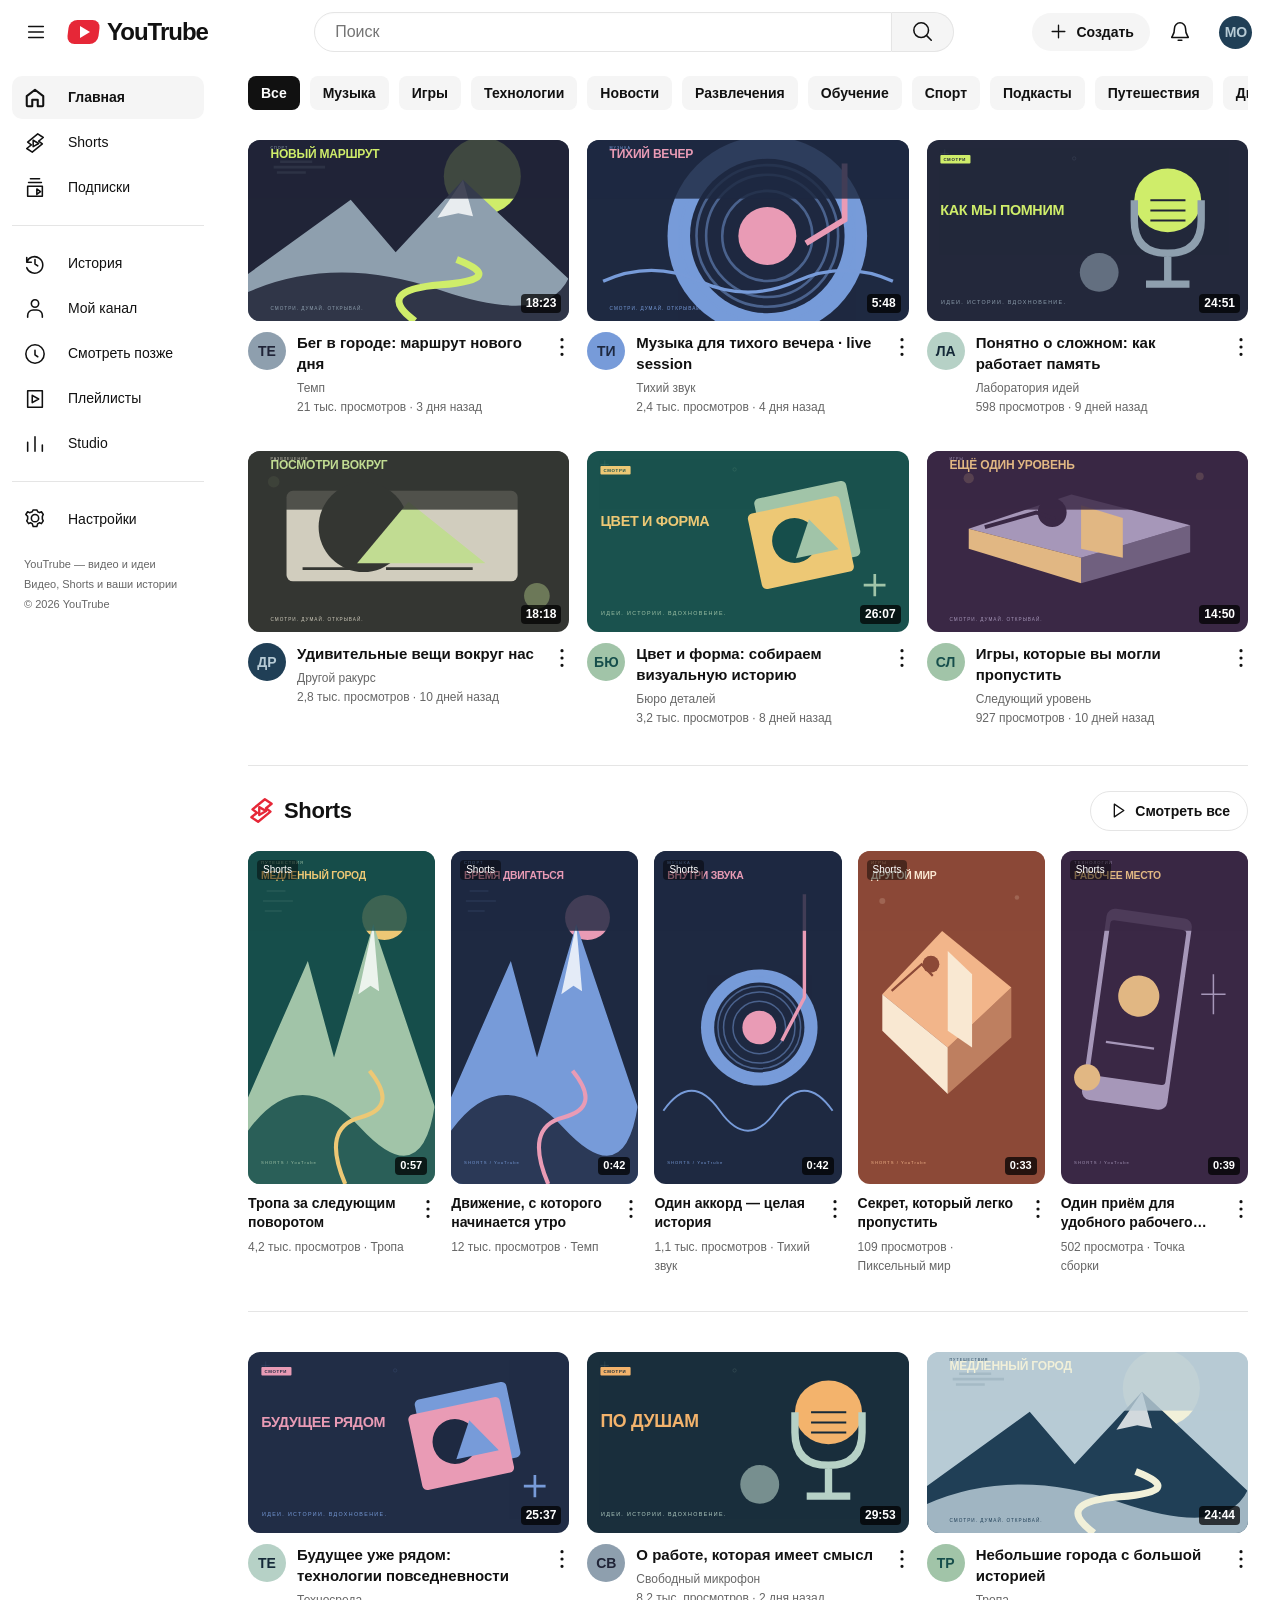
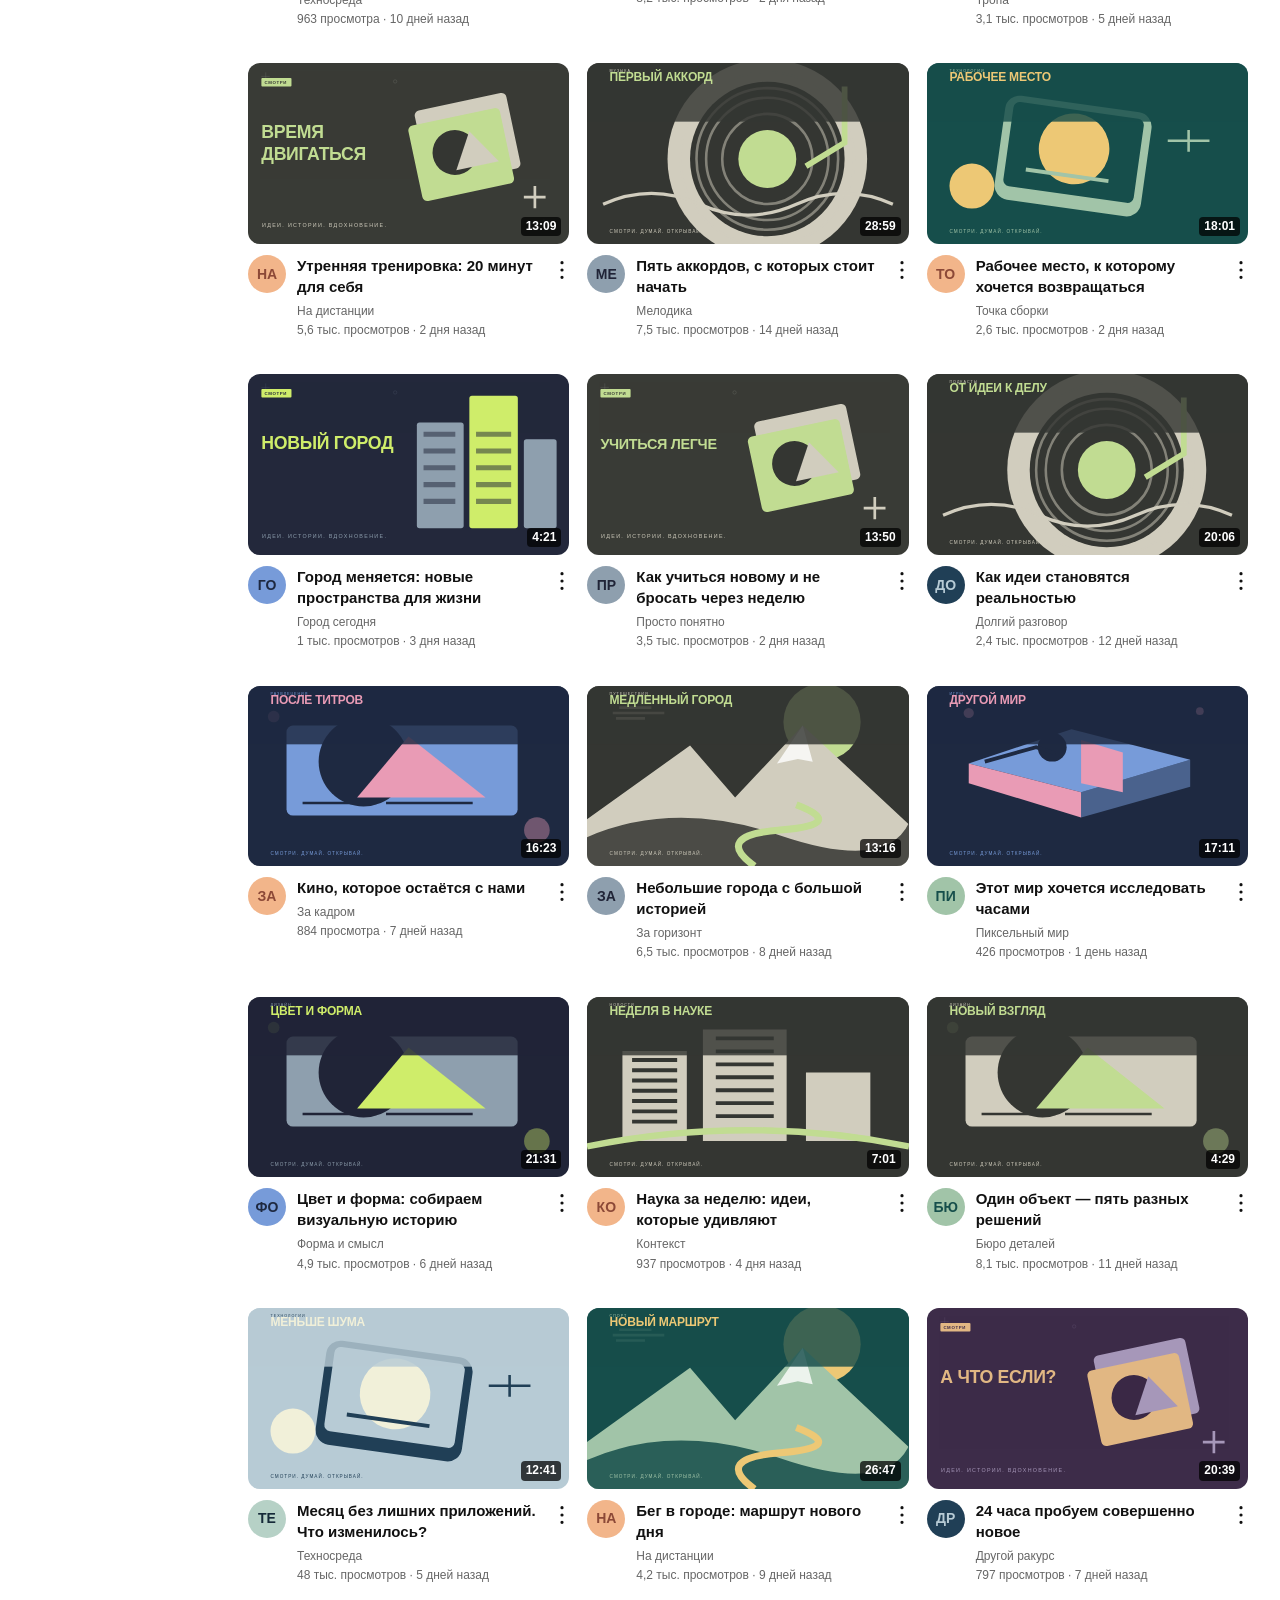
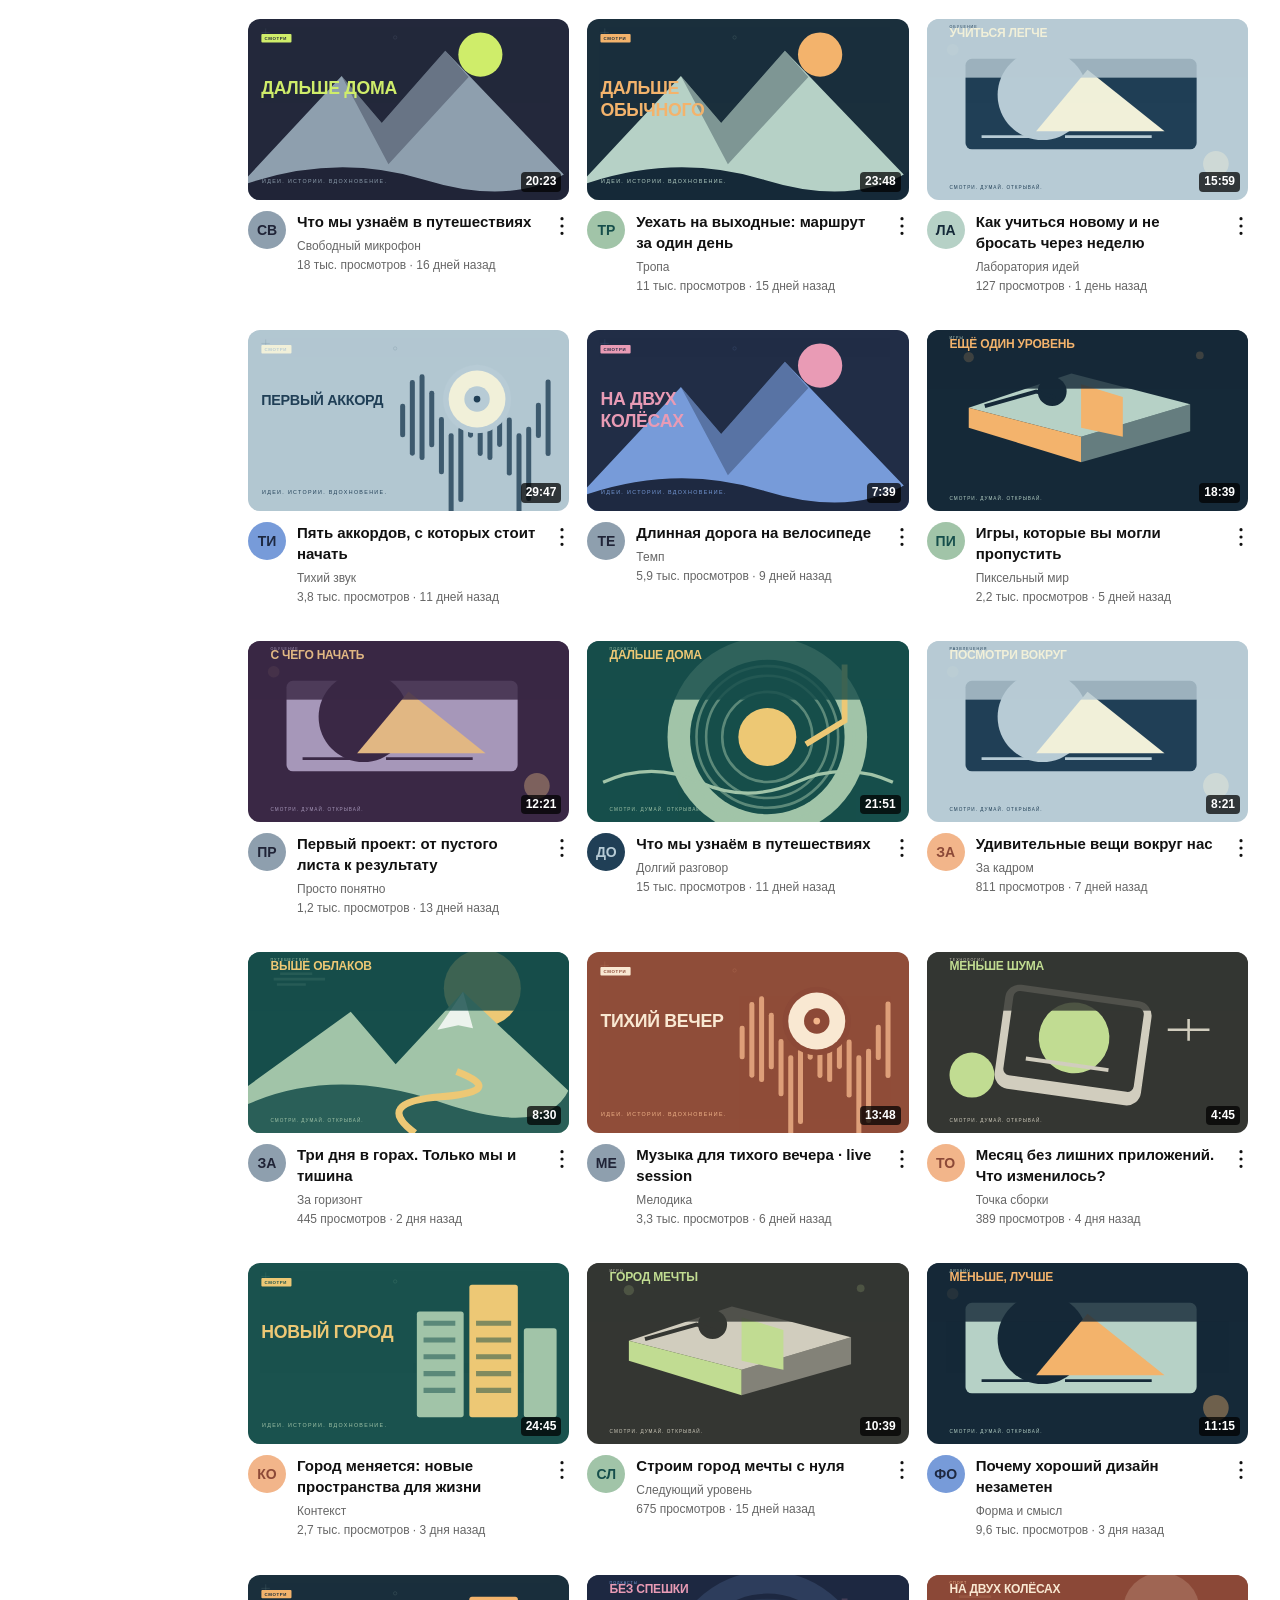
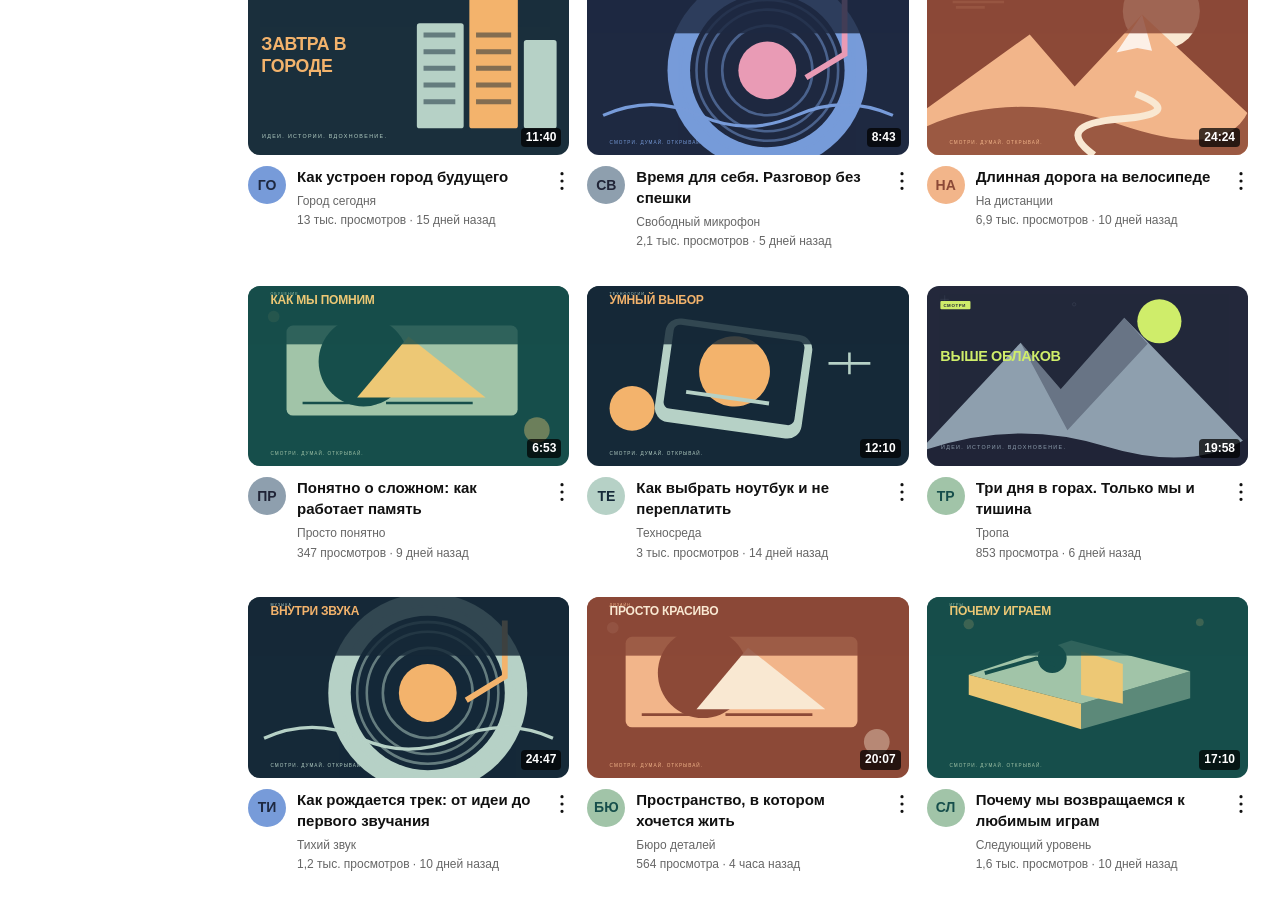
==== commit 8469886b: "Обновление 5" ====
--- a/files-pasted-by-the-user-senior/outputs/index.html
+++ b/files-pasted-by-the-user-senior/outputs/index.html
@@ -503,6 +503,15 @@
 @media(prefers-reduced-motion:reduce){.shorts-feed{scroll-behavior:auto}}
 
 .studio-actions{flex-wrap:wrap;max-width:100%}.audience-note{font-size:12px;color:var(--text-secondary);line-height:1.7;margin:0 0 20px;max-width:950px}.audience-stat-grid{grid-template-columns:repeat(3,minmax(0,1fr))}.audience-stat-grid .stat-card:last-child{grid-column:auto}.audience-structure{display:flex;border-radius:6px;overflow:hidden;height:22px;margin:22px 0}.audience-segment.new{background:#9a86da}.audience-segment.casual{background:#55a9b1}.audience-segment.regular{background:var(--chart)}.audience-legend{gap:20px;margin-top:10px}.audience-legend span:last-child{color:#9a86da}.analytics-tabs{margin:4px 0 22px}#audience-panel .ratio-legend{flex-wrap:wrap}#audience-panel .metric-line strong{white-space:nowrap}@media(max-width:700px){.audience-stat-grid{grid-template-columns:repeat(2,minmax(0,1fr))}.audience-stat-grid .stat-value{font-size:24px}.audience-note{font-size:11px}}
+/* Community, grounded discussion and audience evidence, in the existing visual system. */
+.community-feed{max-width:790px;margin:28px auto;display:grid;gap:20px}.community-head{display:flex;justify-content:space-between;align-items:center;gap:16px}.post-card{border:1px solid var(--border);border-radius:14px;padding:24px;background:var(--surface);overflow:hidden}.post-top{display:flex;align-items:center;gap:12px;margin-bottom:17px}.post-top .post-identity{flex:1;min-width:0}.post-top strong{font-size:14px}.post-copy{white-space:pre-wrap;overflow-wrap:anywhere;line-height:1.65;margin-bottom:18px}.post-image{display:block;width:100%;max-height:580px;object-fit:contain;border-radius:10px;background:var(--bg);margin:12px 0}.post-footer{display:flex;gap:15px;align-items:center;flex-wrap:wrap;margin-top:18px}.post-footer .text-btn{display:inline-flex;align-items:center;gap:7px}.post-footer .icon{width:18px;height:18px}.poll-list{display:grid;gap:9px}.poll-choice{width:100%;position:relative;border:1px solid var(--border);border-radius:7px;padding:12px 14px;text-align:left;display:flex;justify-content:space-between;gap:12px;overflow:hidden;color:var(--text-primary);background:transparent}.poll-choice .poll-fill{position:absolute;inset:0 auto 0 0;background:var(--chart);opacity:.14;pointer-events:none}.poll-choice>span:not(.poll-fill){position:relative}.poll-choice[aria-pressed=true]{border-color:var(--chart)}.poll-choice:disabled{opacity:1;cursor:default}.post-controls{display:flex;gap:8px;flex-wrap:wrap;margin-top:14px;border-top:1px solid var(--border);padding-top:14px}.post-controls .text-btn{font-size:12px}.post-editor-options{display:grid;gap:8px;margin:12px 0}.community-format{display:flex;gap:10px;flex-wrap:wrap;margin-bottom:18px}.post-edit-preview img{max-width:100%;max-height:240px;object-fit:contain;border-radius:8px;margin-top:14px}.verified-badge{display:inline-flex;vertical-align:middle;align-items:center;justify-content:center;width:16px;height:16px;border-radius:50%;font-size:11px;line-height:1;margin-left:5px;background:var(--text-secondary);color:var(--surface);font-weight:800;flex:none}.channel-copy h1 .verified-badge{width:22px;height:22px;font-size:15px}.verification-panel{margin-top:22px}.verification-panel ul{list-style:none;padding:0;margin:16px 0;display:grid;gap:8px}.verification-panel li{font-size:13px}.notification-count{position:absolute;top:1px;right:0;min-width:17px;height:17px;padding:0 4px;background:var(--accent);color:white;border-radius:10px;display:grid;place-items:center;font-size:10px}.header-actions [data-action=notifications]{position:relative}.notification-panel{max-height:min(65vh,550px);overflow:auto;min-width:0}.notification-item{display:grid;grid-template-columns:1fr auto;gap:6px;padding:13px 14px;border-bottom:1px solid var(--border)}.notification-item.unread{background:var(--hover)}.notification-link{text-align:left;color:var(--text-primary);line-height:1.45;font-size:13px}.notification-link small{display:block;margin-top:6px}.notification-item .text-btn{align-self:center;font-size:11px}.dropdown-heading{display:flex;justify-content:space-between;gap:12px}.dropdown-heading .text-btn{font-size:11px}.social-comment-list{margin-top:18px}.comment-sort{display:flex;justify-content:space-between;align-items:center;gap:12px;margin-bottom:18px}.social-comment{display:flex;gap:12px;margin-bottom:24px}.social-comment-body{flex:1;min-width:0}.social-comment p{line-height:1.6;white-space:pre-wrap;overflow-wrap:anywhere;margin:7px 0}.comment-controls{display:flex;gap:12px;align-items:center;flex-wrap:wrap}.comment-controls .text-btn{font-size:12px;display:inline-flex;gap:4px;align-items:center}.comment-controls .icon{width:15px;height:15px}.comment-replies{border-left:2px solid var(--border);padding:2px 0 2px 13px;margin:13px 0}.comment-reply{font-size:13px;margin:10px 0}.comment-pinned{font-size:11px;color:var(--text-secondary);margin-bottom:7px}.viewer-avatar{background:var(--hover);font-size:12px;color:var(--text-primary)}.comment-disclosure{font-size:12px;color:var(--text-secondary);line-height:1.6;margin:18px 0}.deep-audience{margin-top:24px}.demographic-grid{display:grid;grid-template-columns:repeat(2,minmax(0,1fr));gap:20px}.demographic-grid .panel{margin:0;min-width:0}.demographic-row{display:grid;grid-template-columns:88px 1fr 65px;gap:12px;align-items:center;margin:15px 0;font-size:12px}.demographic-track{height:8px;border-radius:10px;background:var(--hover);overflow:hidden}.demographic-track span{display:block;height:100%;background:var(--chart);border-radius:10px}.demographic-value{text-align:right;font-variant-numeric:tabular-nums}.heatmap-scroll{overflow:auto;padding:14px 0 5px}.heatmap-grid{display:grid;grid-template-columns:36px repeat(24,minmax(14px,1fr));gap:4px;min-width:540px}.heatmap-label{font-size:10px;align-self:center;color:var(--text-secondary)}.heat-cell{height:24px;border:0;border-radius:3px;background:color-mix(in srgb,var(--chart) calc(8% + var(--heat)*92%),var(--surface));min-width:0}.heat-cell:focus-visible{outline:2px solid var(--text-primary)}.heatmap-value{min-height:25px;font-size:12px;color:var(--text-secondary);margin-top:12px}.post-notice{font-size:12px;color:var(--text-secondary);line-height:1.55;margin:14px 0}.community-status{font-size:12px;color:var(--text-secondary)}
+@media(max-width:700px){.community-feed{margin:20px 0;gap:14px}.post-card{padding:17px;border-radius:11px}.community-head{align-items:flex-start;flex-direction:column}.community-head h2{font-size:20px}.post-top{gap:9px}.post-controls{gap:12px}.demographic-grid{grid-template-columns:1fr;gap:15px}.demographic-row{grid-template-columns:80px 1fr 60px;gap:8px}.social-comment{gap:9px}.comment-sort{align-items:flex-start;flex-wrap:wrap}.notification-panel{width:min(340px,calc(100vw - 36px))}.notification-item{padding:12px}.community-format .btn{font-size:12px;padding:8px 10px}.post-footer{gap:12px}.poll-choice{font-size:13px}}
+
+/* Creator collections and virtual earnings reuse the existing theme and spacing. */
+.playlist-grid{display:grid;grid-template-columns:repeat(auto-fill,minmax(220px,1fr));gap:24px;margin:20px 0 34px}.playlist-card{min-width:0}.playlist-art{position:relative;display:block;aspect-ratio:16/9;border-radius:12px;overflow:hidden;background:var(--surface2)}.playlist-art img{width:100%;height:100%;object-fit:cover}.playlist-art span{position:absolute;bottom:8px;right:8px;padding:4px 8px;border-radius:5px;background:#111d;color:white;font-size:12px}.playlist-card h3{margin:10px 0 5px;overflow-wrap:anywhere}.playlist-layout{display:grid;grid-template-columns:320px minmax(0,1fr);gap:28px;align-items:start}.playlist-summary{position:sticky;top:90px;background:var(--surface);border:1px solid var(--border);border-radius:16px;padding:22px}.playlist-summary h1{font-size:25px;margin:18px 0 10px;overflow-wrap:anywhere}.playlist-summary p{white-space:pre-wrap;overflow-wrap:anywhere;margin:12px 0}.playlist-row{display:grid;grid-template-columns:25px 132px minmax(0,1fr) auto;gap:12px;align-items:center;border-radius:10px;padding:12px 8px;border-bottom:1px solid var(--border)}.playlist-row img{width:132px;aspect-ratio:16/9;object-fit:cover;border-radius:7px}.playlist-row h3{font-size:14px;overflow-wrap:anywhere}.playlist-row .tiny{margin-top:5px}.playlist-row[draggable=true]{cursor:grab}.playlist-order{display:flex;gap:2px;flex-wrap:wrap;max-width:105px}.playlist-order button{padding:5px 8px;min-height:34px}.playlist-row.drag-over{outline:2px solid var(--blue)}.playlist-empty-art{height:100%;display:grid;place-items:center;background:linear-gradient(135deg,#26394a,#655b7d);color:white}.playlist-controls{border:1px solid var(--border);background:var(--surface);border-radius:12px;padding:14px;margin:14px 0;display:flex;gap:10px;flex-wrap:wrap;align-items:center}.playlist-controls .title{flex:1;min-width:150px}.playlist-switch{display:flex;align-items:center;gap:7px;font-size:12px;cursor:pointer}.playlist-switch input{accent-color:var(--blue)}.playlist-controls-short{position:relative;z-index:4;max-width:650px;margin:0 auto 12px}.playlist-check{display:flex;align-items:center;gap:12px;padding:12px;border-bottom:1px solid var(--border)}.playlist-check input{width:18px;height:18px;accent-color:var(--blue)}.playlist-check span{flex:1;overflow-wrap:anywhere}.playlist-cover-preview{max-width:320px;aspect-ratio:16/9;border-radius:10px;overflow:hidden;margin-bottom:12px}.playlist-cover-preview img{width:100%;height:100%;object-fit:cover}.earn-intro{background:linear-gradient(120deg,#162f42,#25595b);color:white;border-radius:16px;padding:28px;margin-bottom:24px}.earn-intro h2{font-size:27px;margin-bottom:10px}.earn-intro p{max-width:720px;line-height:1.6;color:#d3e6e8}.earn-intro .badge{margin-bottom:18px;background:#ffffff20;color:white}.earn-progress-grid{display:grid;grid-template-columns:repeat(3,minmax(0,1fr));gap:18px;margin:22px 0}.earn-progress{border:1px solid var(--border);padding:22px;border-radius:12px}.earn-progress strong{display:block;font-size:23px;margin:12px 0}.earn-track{height:7px;background:var(--border);border-radius:8px;margin:15px 0;overflow:hidden}.earn-track span{display:block;height:100%;background:#18a479;max-width:100%}.earn-note{font-size:12px;line-height:1.65;color:var(--muted);margin:14px 0}.earn-status{display:inline-flex;align-items:center;gap:6px;color:#199976;font-size:12px}.earn-status.limited{color:#b6881f}.earn-status.off{color:var(--muted)}.earn-grid{display:grid;grid-template-columns:repeat(auto-fit,minmax(205px,1fr));gap:16px;margin:22px 0}.earn-card{border:1px solid var(--border);border-radius:12px;padding:22px;min-width:0;background:var(--surface)}.earn-card label{display:block;font-size:12px;color:var(--muted);margin-bottom:12px}.earn-card strong{font-size:25px;letter-spacing:-.6px}.earn-card small{display:block;color:var(--muted);font-size:11px;margin-top:7px}.earn-chart{width:100%;height:210px;display:block;overflow:visible}.earn-chart-labels{display:flex;justify-content:space-between;color:var(--muted);font-size:11px;margin-top:10px}.earn-table{width:100%;border-collapse:collapse;font-size:13px}.earn-table td,.earn-table th{text-align:left;padding:13px 10px;border-bottom:1px solid var(--border)}.earn-table td:first-child{overflow-wrap:anywhere}.earn-table-wrap{overflow:auto}.earn-video{margin:24px 0}.earn-video .section-head{align-items:center}.earn-video h2{font-size:22px}.earn-model{display:grid;grid-template-columns:1fr 1fr;gap:22px}.earn-live{font-variant-numeric:tabular-nums}.earn-model details summary{cursor:pointer;font-weight:600}.earn-model details p{line-height:1.7;font-size:13px;margin:12px 0}.earn-period{max-width:180px}.earn-update{font-size:11px;color:var(--muted);margin-bottom:12px}
+@media(max-width:900px){.playlist-layout{grid-template-columns:260px minmax(0,1fr);gap:18px}.playlist-row{grid-template-columns:20px 100px minmax(0,1fr)}.playlist-row img{width:100px}.playlist-order{grid-column:3;max-width:none}.earn-progress-grid{gap:10px}.earn-progress{padding:16px}.earn-progress strong{font-size:20px}}
+@media(max-width:650px){.playlist-layout{display:block}.playlist-summary{position:static;margin-bottom:20px;padding:20px}.playlist-summary .playlist-art{max-width:400px}.playlist-row{grid-template-columns:20px 96px minmax(0,1fr);gap:8px;padding:12px 0}.playlist-row img{width:96px}.playlist-grid{grid-template-columns:repeat(2,minmax(0,1fr));gap:16px}.playlist-card h3{font-size:14px}.playlist-controls{padding:12px;gap:8px}.playlist-controls .title{flex-basis:100%}.earn-progress-grid,.earn-model{grid-template-columns:1fr}.earn-grid{grid-template-columns:repeat(2,minmax(0,1fr));gap:10px}.earn-card{padding:16px 12px}.earn-card strong{font-size:21px}.earn-intro{padding:22px}.earn-intro h2{font-size:24px}.earn-table{min-width:520px}.earn-chart{height:175px}.earn-video .section-head{flex-wrap:wrap}.playlist-check{padding:12px 0}}
+
 </style>
 </head>
 <body>
@@ -601,11 +610,11 @@
 function recommendations(exclude=null,category=activeCategory){const visible=state.videos.filter(v=>v.type!=='short'&&!v.archived&&v.id!==exclude&&v.visibility==='public'&&!state.user.notInterested.includes(v.id)&&!state.user.blockedChannels.includes(v.channelId)&&(category==='Все'||v.category===category));const window=Math.floor(RealClock.now()/(3*3600e3));const scores=visible.map(v=>{const p=v.params,interest=state.user.interests[v.category]||.35,sub=state.subscriptions.includes(v.channelId)?.24:0,fresh=Math.exp(-(RealClock.now()-v.publishedAt)/(10*864e5)),explore=seeded(v.seed,'explore'+window)*.24,pop=clamp(Math.log10(1+v.views)/6);return{v,score:interest*.31+p.recommendationScore*.23+fresh*.12+pop*.09+p.momentum*.08+sub+explore-(state.history.some(h=>h.videoId===v.id)?.06:0)}});const result=[],counts={},channels={};while(scores.length&&result.length<48){scores.sort((a,b)=>(b.score-(counts[b.v.category]||0)*.055-(channels[b.v.channelId]||0)*.13)-(a.score-(counts[a.v.category]||0)*.055-(channels[a.v.channelId]||0)*.13));const v=scores.shift().v;result.push(v);counts[v.category]=(counts[v.category]||0)+1;channels[v.channelId]=(channels[v.channelId]||0)+1}return result}
 function interest(v,amount){state.user.interests[v.category]=clamp((state.user.interests[v.category]||.35)+amount,.05,1)}
 // UI COMPONENTS
-function videoCard(v){if(v.type==='short')return shortCard(v);const c=channelBy(v.channelId);return `<article class="video-card" data-video="${esc(v.id)}"><a class="thumb-link" href="#/${videoRoute(v)}" aria-label="${esc(v.title)}"><img class="thumbnail" src="${esc(thumbnail(v))}" alt="" loading="lazy"><span class="duration">${formatDuration(v.duration)}</span>${RealClock.now()-v.publishedAt<3600e3?'<span class="fresh">Новое</span>':''}</a><div class="card-info"><a href="#/channel/${c.id}" aria-label="Канал ${esc(c.name)}">${avatar(c)}</a><div class="card-copy"><a class="card-title" href="#/${videoRoute(v)}">${esc(v.title)}</a><div class="card-meta"><a href="#/channel/${c.id}">${esc(c.name)}</a><div><span data-views="${v.id}">${formatViews(v.views)}</span> · ${publicationRelative(v)}</div></div></div>${ib('video-menu','Действия с видео','more',`data-id="${v.id}" class="icon-btn card-more"`)}</div></article>`}
+function videoCard(v){if(v.type==='short')return shortCard(v);const c=channelBy(v.channelId);return `<article class="video-card" data-video="${esc(v.id)}"><a class="thumb-link" href="#/${videoRoute(v)}" aria-label="${esc(v.title)}"><img class="thumbnail" src="${esc(thumbnail(v))}" alt="" loading="lazy"><span class="duration">${formatDuration(v.duration)}</span>${RealClock.now()-v.publishedAt<3600e3?'<span class="fresh">Новое</span>':''}</a><div class="card-info"><a href="#/channel/${c.id}" aria-label="Канал ${esc(c.name)}">${avatar(c)}</a><div class="card-copy"><a class="card-title" href="#/${videoRoute(v)}">${esc(v.title)}</a><div class="card-meta"><a href="#/channel/${c.id}">${channelLabel(c)}</a><div><span data-views="${v.id}">${formatViews(v.views)}</span> · ${publicationRelative(v)}</div></div></div>${ib('video-menu','Действия с видео','more',`data-id="${v.id}" class="icon-btn card-more"`)}</div></article>`}
 function grid(vs,emptyText='Здесь пока нет видео',emptyAction='create'){return vs.length?`<div class="video-grid">${vs.map(videoCard).join('')}</div>`:empty(emptyText,emptyAction==='create'?'Опубликуйте свою первую историю.':'Попробуйте другую категорию или вернитесь на главную.',emptyAction==='create'?btn('create','Создать видео','create','primary'):link('home','На главную','home'))}
 function empty(title,copy,action=''){return `<div class="empty"><span class="empty-symbol">${icon('play')}</span><h2>${esc(title)}</h2><p>${esc(copy)}</p>${action}</div>`}
 function navItem(route,title,i,active){return `<a class="sidebar-item${active?' active':''}" href="#/${route}"${active?' aria-current="page"':''}>${icon(i)}<span>${title}</span></a>`}
-function shell(studio=false){const route=state.currentRoute;document.body.classList.toggle('studio',studio);document.body.classList.toggle('compact',state.preferences.compact);const me=channelBy('me');let sidebar=studio?`<div class="sidebar-channel">${avatar(me,'medium')}<h3>${esc(me.name)}</h3><p class="tiny muted">Ваш канал</p></div>${navItem('studio','Обзор','analytics',route==='studio')}${navItem('studio/content','Контент','content',route==='studio/content'||route.startsWith('studio/video'))}${navItem('studio/analytics','Аналитика','analytics',route==='studio/analytics')}${navItem('studio/customization','Настройка канала','edit',route==='studio/customization')}<hr class="divider">${navItem('channel/me','Открыть канал','channel',false)}${navItem('settings','Настройки','settings',false)}`:`${navItem('home','Главная','home',route==='home')}${navItem('shorts','Shorts','shorts',route.startsWith('shorts'))}${navItem('subscriptions','Подписки','subscriptions',route==='subscriptions')}<hr class="divider">${navItem('history','История','history',route==='history')}${navItem('channel/me','Мой канал','channel',route==='channel/me')}${navItem('later','Смотреть позже','clock',route==='later')}${navItem('studio','Studio','analytics',false)}<hr class="divider"><div class="subscription-links">${state.subscriptions.length?'<div class="sidebar-label">Подписки</div>'+state.subscriptions.slice(0,6).map(id=>{const c=channelBy(id);return `<a class="sidebar-item" href="#/channel/${id}">${avatar(c,'small')}<span class="nowrap-ellipsis">${esc(c.name)}</span></a>`}).join(''):''}</div>${navItem('settings','Настройки','settings',route==='settings')}<div class="sidebar-foot">YouTrube — видео и идеи<br>Видео, Shorts и ваши истории<br>© ${new Date().getFullYear()} YouTrube</div>`;
+function shell(studio=false){const route=state.currentRoute;document.body.classList.toggle('studio',studio);document.body.classList.toggle('compact',state.preferences.compact);const me=channelBy('me');let sidebar=studio?`<div class="sidebar-channel">${avatar(me,'medium')}<h3>${esc(me.name)}</h3><p class="tiny muted">Ваш канал</p></div>${navItem('studio','Обзор','analytics',route==='studio')}${navItem('studio/content','Контент','content',route==='studio/content'||route.startsWith('studio/video'))}${navItem('studio/analytics','Аналитика','analytics',route==='studio/analytics')}${navItem('studio/earn','Монетизация','analytics',route==='studio/earn')}${navItem('studio/customization','Настройка канала','edit',route==='studio/customization')}<hr class="divider">${navItem('channel/me','Открыть канал','channel',false)}${navItem('settings','Настройки','settings',false)}`:`${navItem('home','Главная','home',route==='home')}${navItem('shorts','Shorts','shorts',route.startsWith('shorts'))}${navItem('subscriptions','Подписки','subscriptions',route==='subscriptions')}<hr class="divider">${navItem('history','История','history',route==='history')}${navItem('channel/me','Мой канал','channel',route==='channel/me')}${navItem('later','Смотреть позже','clock',route==='later')}${navItem('playlists','Плейлисты','content',route==='playlists'||route.startsWith('playlist/'))}${navItem('studio','Studio','analytics',false)}<hr class="divider"><div class="subscription-links">${state.subscriptions.length?'<div class="sidebar-label">Подписки</div>'+state.subscriptions.slice(0,6).map(id=>{const c=channelBy(id);return `<a class="sidebar-item" href="#/channel/${id}">${avatar(c,'small')}<span class="nowrap-ellipsis">${esc(c.name)}</span></a>`}).join(''):''}</div>${navItem('settings','Настройки','settings',route==='settings')}<div class="sidebar-foot">YouTrube — видео и идеи<br>Видео, Shorts и ваши истории<br>© ${new Date().getFullYear()} YouTrube</div>`;
 $('#app').innerHTML=`<header class="header"><div class="header-left">${ib('sidebar','Свернуть навигацию','menu')}<a class="brand" href="#/home" aria-label="YouTrube — главная"><span class="brandmark"></span>YouTrube${studio?'<small>Studio</small>':''}</a></div><form class="search" id="search-form" role="search"><input aria-label="Поиск видео и каналов" name="q" placeholder="Поиск" autocomplete="off" maxlength="200"><button type="submit" aria-label="Найти">${icon('search')}</button></form><div class="header-actions">${ib('mobile-search','Поиск','search','class="icon-btn mobile-search-toggle"')}<button class="btn create-top" data-action="create" aria-label="Создать">${icon('create')}<span>Создать</span></button>${ib('notifications','Уведомления','bell') }<button class="icon-btn profile-btn" data-action="profile" aria-label="Меню аккаунта">${avatar(me)}</button></div>${ib('close-search','Закрыть поиск','close','class="icon-btn search-mobile-close"')}</header><aside class="sidebar" aria-label="${studio?'Навигация Studio':'Основная навигация'}">${sidebar}</aside><main class="content" id="main"></main><nav class="bottom-nav" aria-label="Мобильная навигация">${[['home','Главная','home'],['shorts','Shorts','shorts'],['subscriptions','Подписки','subscriptions'],['history','История','history'],['channel/me','Мой канал','channel'],['studio','Studio','analytics']].map(([r,t,i])=>`<a href="#/${r}" class="bottom-item${route===r||r==='shorts'&&route.startsWith('shorts')||r==='studio'&&studio?' active':''}">${icon(i)}<span>${t}</span></a>`).join('')}</nav>`;
 const query=new URLSearchParams(location.hash.split('?')[1]||'').get('q');if(query)$('#search-form input').value=query;
 }
@@ -613,10 +622,10 @@
 function subscriptions(){const vs=state.videos.filter(v=>!v.archived&&v.type!=='short'&&v.visibility==='public'&&state.subscriptions.includes(v.channelId)).sort((a,b)=>b.publishedAt-a.publishedAt);return `<div class="section-head"><h1>Подписки</h1><span class="muted">${state.subscriptions.length} каналов</span></div>${vs.length?grid(vs):empty('Ваши любимые авторы — здесь','Подпишитесь на интересные каналы. Их новые видео появятся в этой ленте.',link('home','Найти интересное','search'))}`}
 function historyPage(later=false){const vs=later?state.user.watchLater.map(videoBy).filter(Boolean):state.history.map(h=>videoBy(h.videoId)).filter(Boolean);return `<div class="section-head"><h1>${later?'Смотреть позже':'История просмотров'}</h1>${vs.length?btn(later?'clear-later':'clear-history',later?'Очистить список':'Очистить историю','delete','outline'):''}</div>${vs.length?`<div class="history-list">${vs.map(videoCard).join('')}</div>`:empty(later?'Сохраните видео на потом':'Всё начинается с одного видео',later?'Откройте меню ролика и выберите «Смотреть позже».':'Просмотренные видео появятся здесь.',link('home','Перейти на главную','home'))}`}
 function subscribeButton(c){return c.id==='me'?link('studio','Управлять каналом','analytics'):btn('subscribe',state.subscriptions.includes(c.id)?'Вы подписаны':'Подписаться',state.subscriptions.includes(c.id)?'check':'','primary',`data-id="${c.id}"`)}
-function channelPage(c){if(!c)return unavailable('Канал не найден');const own=c.id==='me',vs=state.videos.filter(v=>v.channelId===c.id&&(own||v.visibility==='public')).sort((a,b)=>b.publishedAt-a.publishedAt);const banner=safeImage(c.banner)||art({seed:c.seed,artKind:c.seed%7,artText:c.name,artSubtitle:c.handle,category:c.niche},true);return `<img class="channel-banner" src="${esc(banner)}" alt="Шапка канала ${esc(c.name)}"><div class="channel-head">${avatar(c,'large')}<div class="channel-copy"><h1>${esc(c.name)}</h1><div class="muted">${esc(c.handle)} · <span data-subs="${c.id}">${formatSubscribers(c.subscribers)}</span> · ${vs.length} ${plural(vs.length,'видео','видео','видео')}</div><p class="muted">${esc(c.description.slice(0,150))}${c.description.length>150?'…':''}</p><div class="row wrap">${own?link('studio/customization','Настроить канал','edit')+link('studio/content','Управление видео','content'):subscribeButton(c)}</div></div></div><div class="tabs" role="tablist">${[['home','Главная'],['videos','Видео'],['about','О канале']].map(([id,t])=>`<button class="tab${channelTab===id?' active':''}" role="tab" aria-selected="${channelTab===id}" data-action="channel-tab" data-tab="${id}">${t}</button>`).join('')}</div>${channelTab==='about'?`<div class="panel about-panel"><h2>О канале</h2><p>${esc(c.description)}</p><hr class="divider"><div class="metric-list"><div class="metric-line"><span>Адрес канала</span><strong>${esc(c.handle)}</strong></div><div class="metric-line"><span>Дата создания</span><strong>${date(c.createdAt)}</strong></div><div class="metric-line"><span>Всего просмотров</span><strong data-channelviews="${c.id}">${exact(c.totalViews)}</strong></div><div class="metric-line"><span>Подписчики</span><strong data-subs="${c.id}">${formatSubscribers(c.subscribers)}</strong></div></div></div>`:grid(channelTab==='home'?vs.slice(0,12):vs,'Пока здесь тихо',own?'create':'home')}`}
+function channelPage(c){if(!c)return unavailable('Канал не найден');const own=c.id==='me',vs=state.videos.filter(v=>v.channelId===c.id&&(own||v.visibility==='public')).sort((a,b)=>b.publishedAt-a.publishedAt);const banner=safeImage(c.banner)||art({seed:c.seed,artKind:c.seed%7,artText:c.name,artSubtitle:c.handle,category:c.niche},true);return `<img class="channel-banner" src="${esc(banner)}" alt="Шапка канала ${esc(c.name)}"><div class="channel-head">${avatar(c,'large')}<div class="channel-copy"><h1>${channelLabel(c)}</h1><div class="muted">${esc(c.handle)} · <span data-subs="${c.id}">${formatSubscribers(c.subscribers)}</span> · ${vs.length} ${plural(vs.length,'видео','видео','видео')}</div><p class="muted">${esc(c.description.slice(0,150))}${c.description.length>150?'…':''}</p><div class="row wrap">${own?link('studio/customization','Настроить канал','edit')+link('studio/content','Управление видео','content'):subscribeButton(c)}</div></div></div><div class="tabs" role="tablist">${[['home','Главная'],['videos','Видео'],['about','О канале']].map(([id,t])=>`<button class="tab${channelTab===id?' active':''}" role="tab" aria-selected="${channelTab===id}" data-action="channel-tab" data-tab="${id}">${t}</button>`).join('')}</div>${channelTab==='about'?`<div class="panel about-panel"><h2>О канале</h2><p>${esc(c.description)}</p><hr class="divider"><div class="metric-list"><div class="metric-line"><span>Адрес канала</span><strong>${esc(c.handle)}</strong></div><div class="metric-line"><span>Дата создания</span><strong>${date(c.createdAt)}</strong></div><div class="metric-line"><span>Всего просмотров</span><strong data-channelviews="${c.id}">${exact(c.totalViews)}</strong></div><div class="metric-line"><span>Подписчики</span><strong data-subs="${c.id}">${formatSubscribers(c.subscribers)}</strong></div></div></div>`:grid(channelTab==='home'?vs.slice(0,12):vs,'Пока здесь тихо',own?'create':'home')}`}
 function unavailable(title){return `<div class="error-page">${empty(title,'Возможно, видео удалено или ссылка изменилась.',link('home','На главную','home'))}</div>`}
-function watchPage(v){if(!v)return unavailable('Видео не найдено');if(v.visibility==='private'&&v.channelId!=='me')return unavailable('Видео недоступно');const c=channelBy(v.channelId),reaction=state.user.reactions[v.id],own=v.channelId==='me';return `<div class="watch-layout"><div class="watch-main"><div class="player" id="player"><img src="${esc(thumbnail(v))}" alt="${esc(v.title)}"><div class="player-caption">${esc(c.name.toUpperCase())}</div><button class="player-center" data-action="play" aria-label="Воспроизвести">${icon('play')}</button><div class="player-controls"><input id="timeline" type="range" min="0" max="${v.duration}" value="0" aria-label="Позиция воспроизведения"><div class="player-control-row">${ib('play','Воспроизвести','play','id="play-control"')}${ib('mute','Выключить звук','volume','id="mute-control"')}<input class="volume" type="range" min="0" max="1" step=".05" value="${player.volume}" aria-label="Громкость"><span class="time" id="player-time">0:00 / ${formatDuration(v.duration)}</span>${ib('fullscreen','На весь экран','fullscreen')}</div></div></div><h1 class="watch-title">${esc(v.title)}</h1><div class="watch-actions"><div class="channel-byline"><a href="#/channel/${c.id}">${avatar(c)}</a><a href="#/channel/${c.id}"><h3>${esc(c.name)}</h3><div class="tiny muted" data-subs="${c.id}">${formatSubscribers(c.subscribers)}</div></a>${subscribeButton(c)}</div><div class="reactions"><div class="reaction-group"><button class="btn${reaction==='like'?' selected':''}" data-action="reaction" data-reaction="like" data-id="${v.id}" aria-label="Нравится" aria-pressed="${reaction==='like'}">${icon('like')}<span data-likes="${v.id}">${formatNumber(v.likes)}</span></button><button class="btn${reaction==='dislike'?' selected':''}" data-action="reaction" data-reaction="dislike" data-id="${v.id}" aria-label="Не нравится" aria-pressed="${reaction==='dislike'}">${icon('dislike')}<span class="tiny" data-dislikes="${v.id}">${formatNumber(v.dislikes)}</span></button></div>${btn('share','Поделиться','share','',`data-id="${v.id}"`)}${ib('video-menu','Ещё','more',`data-id="${v.id}"`)}</div></div><div class="description" id="description"><strong><span data-views="${v.id}">${formatViews(v.views)}</span> · ${publicationDate(v)}</strong>${own?'<span class="live" style="margin-top:7px">Статистика обновляется</span>':''}<p>${esc(v.description||'Автор не добавил описание.')}</p><div class="tiny muted" style="margin-top:8px">${v.tags.map(t=>'#'+esc(t.replace(/\s+/g,''))).join(' ')}</div><button class="text-btn" data-action="description">Ещё</button></div><section class="comments"><h3><span data-comments="${v.id}">${exact(v.comments+v.localComments.length)}</span> ${plural(num(v.comments+v.localComments.length),'комментарий','комментария','комментариев')}</h3><form class="comment-form" data-id="${v.id}" id="comment-form">${avatar(channelBy('me'),'small')}<input name="comment" placeholder="Напишите комментарий" aria-label="Комментарий" required maxlength="1000">${btn('submit-comment','Отправить','share','', 'type="submit"')}</form><div id="local-comments">${v.localComments.map(x=>`<div class="comment">${avatar(channelBy('me'),'small')}<div><strong class="tiny">${esc(x.author)}</strong> <span class="tiny muted">${formatRelativeTime(x.at)}</span><p>${esc(x.text)}</p></div></div>`).join('')}</div><p class="tiny muted">${v.comments>1?'Аудитория оставила '+exact(v.comments)+' '+plural(num(v.comments),'комментарий','комментария','комментариев')+'.':''}</p></section></div><aside class="watch-aside"><h3>Следующее видео</h3>${recommendations(v.id,'Все').slice(0,14).map(videoCard).join('')}</aside></div>`}
-function searchPage(q){const terms=q.toLocaleLowerCase('ru').trim().split(/\s+/).filter(Boolean),matches=s=>terms.every(t=>s.toLocaleLowerCase('ru').includes(t));const vs=state.videos.filter(v=>(v.visibility==='public'||v.channelId==='me')&&matches(v.title+' '+v.description+' '+v.category+' '+v.tags.join(' ')+' '+channelBy(v.channelId).name));const cs=state.channels.filter(c=>matches(c.name+' '+c.handle+' '+c.niche));return `<div class="section-head"><h1>Результаты поиска</h1><span class="muted">${vs.length} видео · ${cs.length} каналов</span></div><p class="muted search-heading">По запросу «${esc(q)}»</p>${cs.slice(0,5).map(c=>`<div class="channel-result"><a href="#/channel/${c.id}">${avatar(c,'medium')}</a><div class="channel-copy"><h3><a href="#/channel/${c.id}">${esc(c.name)}</a></h3><p class="muted">${esc(c.handle)} · ${formatSubscribers(c.subscribers)}</p><p class="muted">${esc(c.description.slice(0,110))}</p></div>${subscribeButton(c)}</div>`).join('')}${vs.length?`<div class="video-grid" style="margin-top:26px">${vs.map(videoCard).join('')}</div>`:!cs.length?empty('Ничего не найдено','Попробуйте другую тему, название видео или имя канала.',link('home','На главную')):''}`}
+function watchPage(v){if(!v)return unavailable('Видео не найдено');if(v.visibility==='private'&&v.channelId!=='me')return unavailable('Видео недоступно');const c=channelBy(v.channelId),reaction=state.user.reactions[v.id],own=v.channelId==='me';return `<div class="watch-layout"><div class="watch-main"><div class="player" id="player"><img src="${esc(thumbnail(v))}" alt="${esc(v.title)}"><div class="player-caption">${esc(c.name.toUpperCase())}</div><button class="player-center" data-action="play" aria-label="Воспроизвести">${icon('play')}</button><div class="player-controls"><input id="timeline" type="range" min="0" max="${v.duration}" value="0" aria-label="Позиция воспроизведения"><div class="player-control-row">${ib('play','Воспроизвести','play','id="play-control"')}${ib('mute','Выключить звук','volume','id="mute-control"')}<input class="volume" type="range" min="0" max="1" step=".05" value="${player.volume}" aria-label="Громкость"><span class="time" id="player-time">0:00 / ${formatDuration(v.duration)}</span>${ib('fullscreen','На весь экран','fullscreen')}</div></div></div><h1 class="watch-title">${esc(v.title)}</h1><div class="watch-actions"><div class="channel-byline"><a href="#/channel/${c.id}">${avatar(c)}</a><a href="#/channel/${c.id}"><h3>${channelLabel(c)}</h3><div class="tiny muted" data-subs="${c.id}">${formatSubscribers(c.subscribers)}</div></a>${subscribeButton(c)}</div><div class="reactions"><div class="reaction-group"><button class="btn${reaction==='like'?' selected':''}" data-action="reaction" data-reaction="like" data-id="${v.id}" aria-label="Нравится" aria-pressed="${reaction==='like'}">${icon('like')}<span data-likes="${v.id}">${formatNumber(v.likes)}</span></button><button class="btn${reaction==='dislike'?' selected':''}" data-action="reaction" data-reaction="dislike" data-id="${v.id}" aria-label="Не нравится" aria-pressed="${reaction==='dislike'}">${icon('dislike')}<span class="tiny" data-dislikes="${v.id}">${formatNumber(v.dislikes)}</span></button></div>${btn('share','Поделиться','share','',`data-id="${v.id}"`)}${ib('video-menu','Ещё','more',`data-id="${v.id}"`)}</div></div><div class="description" id="description"><strong><span data-views="${v.id}">${formatViews(v.views)}</span> · ${publicationDate(v)}</strong>${own?'<span class="live" style="margin-top:7px">Статистика обновляется</span>':''}<p>${esc(v.description||'Автор не добавил описание.')}</p><div class="tiny muted" style="margin-top:8px">${v.tags.map(t=>'#'+esc(t.replace(/\s+/g,''))).join(' ')}</div><button class="text-btn" data-action="description">Ещё</button></div><section class="comments"><h3><span data-comments="${v.id}">${exact(v.comments+v.localComments.length)}</span> ${plural(num(v.comments+v.localComments.length),'комментарий','комментария','комментариев')}</h3><form class="comment-form" data-id="${v.id}" id="comment-form">${avatar(channelBy('me'),'small')}<input name="comment" placeholder="Напишите комментарий" aria-label="Комментарий" required maxlength="1000">${btn('submit-comment','Отправить','share','', 'type="submit"')}</form>${commentList(v)}</section></div><aside class="watch-aside"><h3>Следующее видео</h3>${recommendations(v.id,'Все').slice(0,14).map(videoCard).join('')}</aside></div>`}
+function searchPage(q){const terms=q.toLocaleLowerCase('ru').trim().split(/\s+/).filter(Boolean),matches=s=>terms.every(t=>s.toLocaleLowerCase('ru').includes(t));const vs=state.videos.filter(v=>(v.visibility==='public'||v.channelId==='me')&&matches(v.title+' '+v.description+' '+v.category+' '+v.tags.join(' ')+' '+channelBy(v.channelId).name));const cs=state.channels.filter(c=>matches(c.name+' '+c.handle+' '+c.niche));return `<div class="section-head"><h1>Результаты поиска</h1><span class="muted">${vs.length} видео · ${cs.length} каналов</span></div><p class="muted search-heading">По запросу «${esc(q)}»</p>${cs.slice(0,5).map(c=>`<div class="channel-result"><a href="#/channel/${c.id}">${avatar(c,'medium')}</a><div class="channel-copy"><h3><a href="#/channel/${c.id}">${channelLabel(c)}</a></h3><p class="muted">${esc(c.handle)} · ${formatSubscribers(c.subscribers)}</p><p class="muted">${esc(c.description.slice(0,110))}</p></div>${subscribeButton(c)}</div>`).join('')}${vs.length?`<div class="video-grid" style="margin-top:26px">${vs.map(videoCard).join('')}</div>`:!cs.length?empty('Ничего не найдено','Попробуйте другую тему, название видео или имя канала.',link('home','На главную')):''}`}
 // ANALYTICS ENGINE
 function aggregate(vs,days=period){const out={views:0,watchSeconds:0,subscribersGained:0,impressions:0,likes:0,dislikes:0,comments:0};const cutoff=days===0?0:RealClock.now()-days*864e5;vs.forEach(v=>{if(days===0){Object.keys(out).forEach(k=>out[k]+=v[k]||0)}else v.history.filter(h=>h.timestamp>=cutoff&&h.timestamp<=RealClock.now()).forEach(h=>Object.keys(out).forEach(k=>out[k]+=h[k]||0))});out.ctr=out.impressions?out.views/out.impressions:0;out.retention=out.views?vs.reduce((n,v)=>n+v.views*v.params.retention,0)/Math.max(1,vs.reduce((n,v)=>n+v.views,0)):0;return out}
 function series(vs,days=period,metric=chartMetric){const earliest=Math.min(RealClock.now(),...vs.map(v=>v.publishedAt)),actualDays=days||Math.max(1,Math.ceil((RealClock.now()-earliest)/864e5)+1),count=Math.min(actualDays,90),width=actualDays*864e5/count,end=Math.floor(RealClock.now()/864e5)*864e5+864e5,start=end-count*width;const points=Array.from({length:count},(_,i)=>({t:start+i*width,value:0}));vs.forEach(v=>v.history.forEach(h=>{const i=Math.floor((h.timestamp-start)/width);if(i>=0&&i<count)points[i].value+=h[metric]||0}));return points}
@@ -636,9 +645,9 @@
 function settings(){return `<div class="studio-page customization"><div class="section-head"><h1>Настройки</h1></div><div class="panel"><h2>Ваше пространство</h2><div class="settings-row"><div><strong>Оформление</strong><p>Тема интерфейса сохраняется в браузере.</p></div><select class="select" id="theme-select" aria-label="Тема"><option value="light"${state.preferences.theme==='light'?' selected':''}>Светлая</option><option value="dark"${state.preferences.theme==='dark'?' selected':''}>Тёмная</option></select></div><div class="settings-row"><div><strong>Темп обновлений</strong><p>1×, 5× и 20× меняют интенсивность роста статистики. Даты и возраст публикаций идут по реальным часам. Пауза останавливает прирост, включая офлайн. За возвращение обрабатывается не более 30 реальных дней.</p></div>${speedSelect()}</div><div class="settings-row"><div><strong>Рекомендации</strong><p>Очистить интересы и скрытые видео, сохранив подписки.</p></div>${btn('reset-interests','Сбросить','','outline')}</div><div class="settings-row"><div><strong>Резервная копия</strong><p>Сохраните канал и статистику в файл. Рекомендуется перед переносом в другой браузер.</p></div>${btn('export','Экспорт','upload','outline')}</div><div class="settings-row"><div><strong>Восстановление</strong><p>Загрузите ранее экспортированные данные.</p></div>${imageInput('import','Импорт','.json,application/json')}</div><div class="settings-row"><div><strong>Локальное хранилище</strong><p id="storage-size">${(JSON.stringify(state).length/1024).toLocaleString('ru-RU',{maximumFractionDigits:0})} КБ данных · ${state.videos.length} видео</p></div><span class="badge">${storageFailed?'Не сохранено':'Сохранено локально'}</span></div><div class="settings-row"><div><strong>Удалить все данные</strong><p>Канал, видео и история будут удалены из этого браузера.</p></div>${btn('reset','Сбросить','delete','outline danger')}</div></div></div>`}
 // ROUTER
 function readRoute(){let hashValue=location.hash.slice(2)||'home';let [path,query]=hashValue.split('?');try{path=decodeURIComponent(path)}catch{}return{path,query:new URLSearchParams(query||'')}}
-function renderContent(){stopShorts();const {path,query}=readRoute();document.body.classList.toggle('shorts-view',path==='shorts'||path.startsWith('shorts/'));let html;if(path==='home')html=home();else if(path==='subscriptions')html=subscriptions();else if(path==='history'||path==='later')html=historyPage(path==='later');else if(path.startsWith('channel/'))html=channelPage(channelBy(path.slice(8)));else if(path.startsWith('watch/'))html=watchPage(videoBy(path.slice(6)));else if(path==='shorts'||path.startsWith('shorts/'))html=shortsPage(path.slice(7));else if(path==='search')html=searchPage(query.get('q')||'');else if(path==='studio')html=dashboard();else if(path==='studio/content')html=contentPage();else if(path==='studio/analytics')html=analytics();else if(path.startsWith('studio/video/')){const v=videoBy(path.slice(13));html=v&&v.channelId==='me'?analytics(v):unavailable('Видео не найдено')}else if(path==='studio/customization')html=customization();else if(path==='settings')html=settings();else html=unavailable('Страница не найдена');$('#main').innerHTML=html;if(path==='studio/customization')editingImage={avatar:channelBy('me').avatar,banner:channelBy('me').banner,pending:0};if(path.startsWith('watch/'))updatePlayer();if(path==='shorts'||path.startsWith('shorts/'))mountShorts(path.slice(7));updateDebug()}
+function renderContent(){stopShorts();const {path,query}=readRoute();document.body.classList.toggle('shorts-view',path==='shorts'||path.startsWith('shorts/'));let html;if(path==='home')html=home();else if(path==='subscriptions')html=subscriptions();else if(path==='history'||path==='later')html=historyPage(path==='later');else if(path.startsWith('channel/'))html=channelPage(channelBy(path.slice(8)));else if(path.startsWith('watch/'))html=watchPage(videoBy(path.slice(6)));else if(path==='shorts'||path.startsWith('shorts/'))html=shortsPage(path.slice(7));else if(path==='search')html=searchPage(query.get('q')||'');else if(path.startsWith('playlist/'))html=playlistPage(playlistBy(path.slice(9)));else if(path==='playlists')html=playlistLibrary();else if(path==='studio/earn')html=earnPage();else if(path==='studio')html=dashboard();else if(path==='studio/content')html=contentPage();else if(path==='studio/analytics')html=analytics();else if(path.startsWith('studio/video/')){const v=videoBy(path.slice(13));html=v&&v.channelId==='me'?analytics(v):unavailable('Видео не найдено')}else if(path==='studio/customization')html=customization();else if(path==='settings')html=settings();else html=unavailable('Страница не найдена');$('#main').innerHTML=html;if(path==='studio/customization')editingImage={avatar:channelBy('me').avatar,banner:channelBy('me').banner,pending:0};if(path.startsWith('watch/'))updatePlayer();if(path==='shorts'||path.startsWith('shorts/'))mountShorts(path.slice(7));updateDebug()}
 function render(){state.currentRoute=readRoute().path;shell(state.currentRoute.startsWith('studio'));renderContent()}
-function routeChange(){stopShorts();closeDropdown();closeModal();const {path}=readRoute();if(path.startsWith('watch/')&&isShort(videoBy(path.slice(6)))){location.replace('#/shorts/'+path.slice(6));return}if(path!==state.currentRoute){player.playing=false;player.time=0;player.videoId=null;channelTab='home'}if(path.startsWith('watch/')){const v=videoBy(path.slice(6));if(v){state.history=[{videoId:v.id,timestamp:RealClock.now()},...state.history.filter(h=>h.videoId!==v.id)].slice(0,CONFIG.historyLimit);interest(v,.045);player.videoId=v.id;player.viewRecorded=false}}const token=++renderGeneration;state.currentRoute=path;shell(path.startsWith('studio'));if(path==='home'||path==='subscriptions'){$('#main').innerHTML='<div class="video-grid">'+Array(6).fill('<div class="skeleton skeleton-card"></div>').join('')+'</div>';setTimeout(()=>{if(token===renderGeneration)renderContent()},130)}else renderContent();window.scrollTo(0,0);saveState()}
+function routeChange(){stopShorts();closeDropdown();closeModal();const {path}=readRoute();if(path.startsWith('watch/')&&isShort(videoBy(path.slice(6)))){location.replace('#/shorts/'+path.slice(6)+(location.hash.includes('?')?'?'+location.hash.split('?')[1]:''));return}if(path!==state.currentRoute){player.playing=false;player.time=0;player.videoId=null;channelTab='home'}if(path.startsWith('watch/')){const v=videoBy(path.slice(6));if(v){state.history=[{videoId:v.id,timestamp:RealClock.now()},...state.history.filter(h=>h.videoId!==v.id)].slice(0,CONFIG.historyLimit);interest(v,.045);player.videoId=v.id;player.viewRecorded=false}}const token=++renderGeneration;state.currentRoute=path;if(path.startsWith('channel/')&&['community','playlists'].includes(readRoute().query.get('tab')))channelTab=readRoute().query.get('tab');shell(path.startsWith('studio'));if(path==='home'||path==='subscriptions'){$('#main').innerHTML='<div class="video-grid">'+Array(6).fill('<div class="skeleton skeleton-card"></div>').join('')+'</div>';setTimeout(()=>{if(token===renderGeneration)renderContent()},130)}else renderContent();window.scrollTo(0,0);saveState()}
 // MODALS / ASSETS
 function closeDropdown(){ $('#dropdown-root').textContent=''; }
 function dropdown(target,html){closeDropdown();const rect=target.getBoundingClientRect();const x=Math.max(12,Math.min(rect.right-256,innerWidth-268));const y=Math.min(rect.bottom+7,innerHeight-100);$('#dropdown-root').innerHTML=`<div class="dropdown" style="left:${x}px;top:${y}px" role="menu">${html}</div>`;requestAnimationFrame(()=>{const d=$('.dropdown');if(d){const r=d.getBoundingClientRect();if(r.bottom>innerHeight-14)d.style.top=Math.max(70,innerHeight-r.height-14)+'px'}})}
@@ -647,14 +656,14 @@
 function openModal(title,body,footer='',small=false){closeDropdown();modalReturn=document.activeElement;$('#modal-root').innerHTML=`<div class="modal-backdrop"><section class="modal ${small?'small':''}" role="dialog" aria-modal="true" aria-labelledby="modal-title"><div class="modal-header"><h2 id="modal-title">${esc(title)}</h2>${ib('close-modal','Закрыть','close')}</div><div class="modal-body">${body}</div>${footer?`<div class="modal-footer">${footer}</div>`:''}</section></div>`;document.body.classList.add('modal-open');requestAnimationFrame(()=>($('.modal input:not([type=file]),.modal textarea')||$('.modal button'))?.focus())}
 function confirmModal(title,message,action,label='Подтвердить',attrs=''){openModal(title,`<p class="readable">${esc(message)}</p>`,btn('close-modal','Отмена','','outline')+btn(action,label,'','primary',attrs),true)}
 let videoDraft=null;
-function videoModal(v=null){const newSeed=hash(uid('seed'));videoDraft={type:v?.type||'video',originalThumbnail:null,id:v?.id||null,thumbnail:v?.thumbnail||null,seed:v?.seed||newSeed,pending:0};openModal(v?'Изменить видео':'Новая история',`<form id="video-form"><div class="publish-types" role="group" aria-label="Тип публикации">${btn('publish-type','Видео','play',v?.type!=='short'?'primary':'','data-type="video"'+(v?' disabled':''))}${btn('publish-type','Shorts','shorts',v?.type==='short'?'primary':'','data-type="short"'+(v?' disabled':''))}<span class="tiny muted" id="format-hint">${v?.type==='short'?'Вертикальная история · до 3 минут':'Горизонтальное видео'}</span></div><div class="form-grid"><div><div class="field"><label for="video-title">Название <span class="muted">(обязательно)</span></label><input class="input" id="video-title" name="title" maxlength="120" placeholder="Дайте вашей истории название" value="${esc(v?.title||'')}" required></div><div class="field"><label for="video-description">Описание</label><textarea class="input" id="video-description" name="description" maxlength="5000" rows="5" placeholder="О чём это видео?">${esc(v?.description||'')}</textarea></div><div class="form-row"><div class="field"><label for="video-category">Категория</label><select class="input" id="video-category" name="category">${CATEGORIES.map(c=>`<option${v?.category===c?' selected':''}>${c}</option>`).join('')}</select></div><div class="field"><label for="video-duration">Длительность</label><input class="input" id="video-duration" name="duration" value="${v?formatDuration(v.duration):'10:00'}" placeholder="10:00" pattern="([0-9]{1,3}:)?[0-9]{1,3}:[0-5][0-9]" required><small>Минуты:секунды или часы:минуты:секунды</small></div></div><div class="field"><label for="video-tags">Теги</label><input class="input" id="video-tags" name="tags" maxlength="300" value="${esc((v?.tags||[]).join(', '))}" placeholder="идеи, творчество, история"><small>Разделяйте запятыми, до 12 тегов</small></div><div class="field"><label for="video-visibility">Видимость</label><select class="input" id="video-visibility" name="visibility">${['public','unlisted','private'].map(x=>`<option value="${x}"${v?.visibility===x?' selected':''}>${visibilityLabel(x)}</option>`).join('')}</select><small>Рекомендации и рост аудитории доступны для открытых видео.</small></div></div><div class="upload-column"><div class="upload-preview" id="thumbnail-preview">${v?`<img src="${esc(thumbnail(v))}" alt="Превью видео">`:`<div class="upload-tile">${icon('image')}<strong>Обложка вашей истории</strong><p class="tiny muted">Изображение в формате 16:9</p></div>`}</div>${imageInput('thumbnail','Выбрать обложку')}<p class="tiny muted" style="margin:14px 0">Без изображения мы создадим обложку автоматически. Файл видео не требуется.</p><div class="notice">${v?'Обновление информации не обнуляет статистику.':'Всё готово к первому зрителю. После публикации появятся первые показы и просмотры.'}</div></div></div><div class="form-error" id="video-error" role="alert"></div></form>`,btn('close-modal','Отмена','','outline')+`<button class="btn primary" type="submit" form="video-form" id="publish-button">${v?'Сохранить':'Опубликовать'}</button>`)}
+function videoModal(v=null){const newSeed=hash(uid('seed'));videoDraft={type:v?.type||'video',originalThumbnail:null,id:v?.id||null,thumbnail:v?.thumbnail||null,seed:v?.seed||newSeed,pending:0};openModal(v?'Изменить видео':'Новая история',`<form id="video-form"><div class="publish-types" role="group" aria-label="Тип публикации">${btn('publish-type','Видео','play',v?.type!=='short'?'primary':'','data-type="video"'+(v?' disabled':''))}${btn('publish-type','Shorts','shorts',v?.type==='short'?'primary':'','data-type="short"'+(v?' disabled':''))}<span class="tiny muted" id="format-hint">${v?.type==='short'?'Вертикальная история · до 3 минут':'Горизонтальное видео'}</span></div><div class="form-grid"><div><div class="field"><label for="video-title">Название <span class="muted">(обязательно)</span></label><input class="input" id="video-title" name="title" maxlength="120" placeholder="Дайте вашей истории название" value="${esc(v?.title||'')}" required></div><div class="field"><label for="video-description">Описание</label><textarea class="input" id="video-description" name="description" maxlength="5000" rows="5" placeholder="О чём это видео?">${esc(v?.description||'')}</textarea></div><div class="field"><label for="video-facts">О чём это видео / Что происходит в видео</label><textarea class="input" id="video-facts" name="contentFacts" maxlength="4000" rows="4" placeholder="Укажите конкретные события, имена и факты. Можно по одному факту на строку.">${esc(v?.contentFacts||'')}</textarea><small>Необязательно. Виртуальные комментарии используют только эти сведения и описание. Если фактов мало, видимые сообщения не создаются.</small></div><div class="form-row"><div class="field"><label for="video-category">Категория</label><select class="input" id="video-category" name="category">${CATEGORIES.map(c=>`<option${v?.category===c?' selected':''}>${c}</option>`).join('')}</select></div><div class="field"><label for="video-duration">Длительность</label><input class="input" id="video-duration" name="duration" value="${v?formatDuration(v.duration):'10:00'}" placeholder="10:00" pattern="([0-9]{1,3}:)?[0-9]{1,3}:[0-5][0-9]" required><small>Минуты:секунды или часы:минуты:секунды</small></div></div><div class="field"><label for="video-tags">Теги</label><input class="input" id="video-tags" name="tags" maxlength="300" value="${esc((v?.tags||[]).join(', '))}" placeholder="идеи, творчество, история"><small>Разделяйте запятыми, до 12 тегов</small></div><div class="field"><label for="video-visibility">Видимость</label><select class="input" id="video-visibility" name="visibility">${['public','unlisted','private'].map(x=>`<option value="${x}"${v?.visibility===x?' selected':''}>${visibilityLabel(x)}</option>`).join('')}</select><small>Рекомендации и рост аудитории доступны для открытых видео.</small></div></div><div class="upload-column"><div class="upload-preview" id="thumbnail-preview">${v?`<img src="${esc(thumbnail(v))}" alt="Превью видео">`:`<div class="upload-tile">${icon('image')}<strong>Обложка вашей истории</strong><p class="tiny muted">Изображение в формате 16:9</p></div>`}</div>${imageInput('thumbnail','Выбрать обложку')}<p class="tiny muted" style="margin:14px 0">Без изображения мы создадим обложку автоматически. Файл видео не требуется.</p><div class="notice">${v?'Обновление информации не обнуляет статистику.':'Всё готово к первому зрителю. После публикации появятся первые показы и просмотры.'}</div></div></div><div class="form-error" id="video-error" role="alert"></div></form>`,btn('close-modal','Отмена','','outline')+`<button class="btn primary" type="submit" form="video-form" id="publish-button">${v?'Сохранить':'Опубликовать'}</button>`)}
 function readFile(file){return new Promise((resolve,reject)=>{const reader=new FileReader();reader.onload=()=>resolve(reader.result);reader.onerror=()=>reject(Error('Не удалось прочитать файл.'));reader.readAsDataURL(file)})}
 async function optimizeImage(file,kind){if(!file||!/^image\/(jpeg|png|webp|gif|bmp|avif)$/.test(file.type))throw Error('Выберите изображение JPG, PNG, WebP, GIF или AVIF.');if(file.size>30*1024*1024)throw Error('Размер изображения не должен превышать 30 МБ.');const data=await readFile(file),img=await new Promise((resolve,reject)=>{const im=new Image();im.onload=()=>resolve(im);im.onerror=()=>reject(Error('Этот формат изображения не удалось открыть.'));im.src=data});const [w,h]=kind==='avatar'?[512,512]:kind==='banner'?[1440,480]:kind==='short'?[540,960]:[960,540];const canvas=document.createElement('canvas');canvas.width=w;canvas.height=h;const ctx=canvas.getContext('2d');if(!ctx)throw Error('Браузер не поддерживает обработку изображений.');const scale=Math.max(w/img.naturalWidth,h/img.naturalHeight);ctx.fillStyle='#f0f0f0';ctx.fillRect(0,0,w,h);ctx.drawImage(img,(w-img.naturalWidth*scale)/2,(h-img.naturalHeight*scale)/2,img.naturalWidth*scale,img.naturalHeight*scale);let quality=.8,result=canvas.toDataURL('image/webp',quality);while(result.length>150000&&quality>.4){quality-=.1;result=canvas.toDataURL('image/webp',quality)}return result}
 async function handleImage(input){const kind=input.name;if(kind==='import'){await importData(input.files[0]);return}const draft=kind==='thumbnail'?videoDraft:editingImage;if(!draft)return;draft.pending++;try{const source=input.files[0];const image=await optimizeImage(source,kind==='thumbnail'&&draft.type==='short'?'short':kind);if(kind==='thumbnail')draft.originalThumbnail=source;const stored=await ImageStore.put(image);if((kind==='thumbnail'?videoDraft:editingImage)!==draft)return;draft[kind]=stored;const preview=kind==='thumbnail'?$('#thumbnail-preview'):kind==='avatar'?$('#avatar-preview'):$('#banner-preview');if(preview){if(kind==='banner')preview.src=image;else preview.innerHTML=kind==='avatar'?`<span class="avatar large"><img src="${image}" alt="Фото профиля"></span>`:`<img src="${image}" alt="Превью видео">`}toast(kind==='thumbnail'?'Обложка готова':'Изображение готово. Сохраните изменения.')}catch(e){toast(e.message)}finally{draft.pending--}}
 function parseDuration(s){const a=s.split(':').map(Number);if(a.length<2||a.length>3||a.some(n=>!Number.isFinite(n)||n<0)||a.at(-1)>59||a.length===3&&a[1]>59)return 0;return a.reduce((n,x)=>n*60+x,0)}
-async function publish(form){if(videoDraft.pending){$('#video-error').textContent='Дождитесь обработки обложки.';return}const data=new FormData(form),title=String(data.get('title')).trim(),duration=parseDuration(String(data.get('duration')));if(!title||duration<1||duration>(videoDraft.type==='short'?180:12*3600)){$('#video-error').textContent=videoDraft.type==='short'?'Укажите название и длительность Shorts от 0:01 до 3:00.':'Укажите название и длительность от 0:01 до 12:00:00.';return}const id=videoDraft.id,old=id?videoBy(id):null,patch={type:videoDraft.type,title,description:String(data.get('description')).trim(),category:String(data.get('category')),tags:String(data.get('tags')).split(',').map(s=>s.trim()).filter(Boolean).slice(0,12),duration,visibility:String(data.get('visibility')),thumbnail:videoDraft.thumbnail};const modal=$('.modal');modal.dataset.busy='true';$$('button,input,textarea,select',modal).forEach(el=>el.disabled=true);$('#video-error').innerHTML='<div class="muted">Подготовка данных…</div><div class="progress"><span></span></div>';await sleep(450);$('#video-error .muted').textContent='Подготовка обложки…';await sleep(450);$('#video-error .muted').textContent=old?'Сохранение…':'Публикация…';await sleep(350);
+async function publish(form){if(videoDraft.pending){$('#video-error').textContent='Дождитесь обработки обложки.';return}const data=new FormData(form),title=String(data.get('title')).trim(),duration=parseDuration(String(data.get('duration')));if(!title||duration<1||duration>(videoDraft.type==='short'?180:12*3600)){$('#video-error').textContent=videoDraft.type==='short'?'Укажите название и длительность Shorts от 0:01 до 3:00.':'Укажите название и длительность от 0:01 до 12:00:00.';return}const id=videoDraft.id,old=id?videoBy(id):null,patch={type:videoDraft.type,title,description:String(data.get('description')).trim(),contentFacts:String(data.get('contentFacts')||'').trim().slice(0,4000),category:String(data.get('category')),tags:String(data.get('tags')).split(',').map(s=>s.trim()).filter(Boolean).slice(0,12),duration,visibility:String(data.get('visibility')),thumbnail:videoDraft.thumbnail};const modal=$('.modal');modal.dataset.busy='true';$$('button,input,textarea,select',modal).forEach(el=>el.disabled=true);$('#video-error').innerHTML='<div class="muted">Подготовка данных…</div><div class="progress"><span></span></div>';await sleep(450);$('#video-error .muted').textContent='Подготовка обложки…';await sleep(450);$('#video-error .muted').textContent=old?'Сохранение…':'Публикация…';await sleep(350);
 // Settle elapsed time BEFORE inserting a zero-view publication.
-settleTime();if(old){const wasPublic=old.visibility==='public';Object.assign(old,patch);const next=params(old,channelBy('me'));['clickability','topicDemand','evergreenFactor','competition','audienceFit'].forEach(k=>old.params[k]=next[k]);rates(old,channelBy('me'),RealClock.now())}else{const v={...patch,id:uid('video'),channelId:'me',seed:videoDraft.seed,publishedAt:RealClock.now(),realCreatedAt:RealClock.now(),dateStatus:'real',views:0,impressions:0,likes:0,dislikes:0,comments:0,watchSeconds:0,subscribersGained:0,history:[],traffic:Array(SOURCE_NAMES.length).fill(0),localComments:[]};v.params=params(v,channelBy('me'));if(v.type==='short')initializeShort(v);state.videos.push(v);notify('Опубликовано: '+v.title,'studio/video/'+v.id)}const publishedType=patch.type;syncChannelTotals();saveState(true);modal.dataset.busy='false';closeModal();videoDraft=null;toast(old?'Изменения сохранены':'Видео опубликовано');location.hash='/studio/content'+(publishedType==='short'?'?type=shorts':'');render()}
+settleTime();if(old){const wasPublic=old.visibility==='public';Object.assign(old,patch);const next=params(old,channelBy('me'));['clickability','topicDemand','evergreenFactor','competition','audienceFit'].forEach(k=>old.params[k]=next[k]);rates(old,channelBy('me'),RealClock.now())}else{const v={...patch,id:uid('video'),channelId:'me',seed:videoDraft.seed,publishedAt:RealClock.now(),realCreatedAt:RealClock.now(),dateStatus:'real',views:0,impressions:0,likes:0,dislikes:0,comments:0,watchSeconds:0,subscribersGained:0,history:[],traffic:Array(SOURCE_NAMES.length).fill(0),localComments:[]};v.params=params(v,channelBy('me'));if(v.type==='short')initializeShort(v);initializeSocialVideo(v);initializeEarningVideo(v);state.videos.push(v);notify('Опубликовано: '+v.title,'studio/video/'+v.id)}const publishedType=patch.type;syncChannelTotals();saveState(true);modal.dataset.busy='false';closeModal();videoDraft=null;toast(old?'Изменения сохранены':'Видео опубликовано');location.hash='/studio/content'+(publishedType==='short'?'?type=shorts':'');render()}
 function deleteVideo(id){const v=videoBy(id);if(!v||v.channelId!=='me')return;state.videos=state.videos.filter(x=>x.id!==id);state.history=state.history.filter(x=>x.videoId!==id);state.user.watchLater=state.user.watchLater.filter(x=>x!==id);delete state.user.reactions[id];imageCache.clear();syncChannelTotals();saveState(true);closeModal();toast('Видео удалено');if(state.currentRoute.includes(id))location.hash='/studio/content';else render()}
 function validateImport(data){if(![1,2,3].includes(data?.version)||!Array.isArray(data.channels)||!Array.isArray(data.videos)||!data.user||!data.preferences||!data.simulation||!Array.isArray(data.history)||!Array.isArray(data.subscriptions))throw Error('Файл не является резервной копией YouTrube.');if(data.channels.length>1000||data.videos.length>3000)throw Error('Резервная копия слишком большая.');for(const c of data.channels){if(!c||typeof c.id!=='string'||!/^[-a-zA-Z0-9]+$/.test(c.id)||typeof c.name!=='string'||typeof c.handle!=='string'||!Number.isFinite(c.subscribers)||!Number.isFinite(c.seed)||typeof c.description!=='string')throw Error('Некорректные данные канала.')}if(!data.channels.some(c=>c.id==='me'))throw Error('В файле отсутствует ваш канал.');for(const v of data.videos){if(!v||typeof v.id!=='string'||!/^[-a-zA-Z0-9]+$/.test(v.id)||typeof v.title!=='string'||typeof v.description!=='string'||!CATEGORIES.includes(v.category)||!Array.isArray(v.tags)||!Array.isArray(v.history)||!v.params||!Array.isArray(v.traffic)||![6,7].includes(v.traffic.length)||!data.channels.some(c=>c.id===v.channelId))throw Error('Некорректные данные видео.');for(const k of ['views','impressions','likes','dislikes','comments','watchSeconds','duration','publishedAt','seed'])if(!Number.isFinite(v[k])||v[k]<0)throw Error('Некорректная статистика видео.');v.localComments??=[];for(const x of v.localComments)if(typeof x.text!=='string'||typeof x.author!=='string')throw Error('Некорректный комментарий.');for(const k of ['contentQuality','topicDemand','clickability','audienceFit','retentionPotential','engagementPotential','momentum','evergreenFactor','competition','recommendationScore','potential'])if(!Number.isFinite(v.params[k]))throw Error('Некорректные параметры видео.')}if(![0,1,5,20].includes(data.simulation.speed)||!Number.isFinite(data.simulation.now)||!Number.isFinite(data.simulation.lastSimulationTimestamp))throw Error('Некорректные настройки времени.');for(const k of ['watchLater','notInterested','blockedChannels'])if(!Array.isArray(data.user[k])||data.user[k].some(x=>typeof x!=='string'))throw Error('Некорректный профиль рекомендаций.');if(!data.user.interests||!data.user.reactions)throw Error('Некорректный профиль пользователя.');for(const v of data.videos){if(v.type==='short'){if(v.duration>180)throw Error('Shorts не может быть длиннее 3 минут.');if(v.shortStats)for(const k of ['shownInFeed','viewedExposures','swipedAway','rewatches'])if(!Number.isFinite(v.shortStats[k])||v.shortStats[k]<0)throw Error('Некорректная статистика Shorts.');if(v.shortParams)for(const k of ['shortsQuality','viewedRate','swipeAwayRate','averageViewDuration','completionRate','rewatchRate','engagementRate','audienceFit','shortsMomentum','distributionScore','potential'])if(!Number.isFinite(v.shortParams[k])||v.shortParams[k]<0)throw Error('Некорректные параметры Shorts.');}if(v.tags.some(x=>typeof x!=='string')||(v.type&&!['video','short'].includes(v.type))||!Array.isArray(v.localComments)||!['public','unlisted','private'].includes(v.visibility))throw Error('Некорректные данные публикации.');for(const h of v.history)for(const k of ['timestamp','views','impressions','likes','subscribersGained','watchSeconds'])if(!Number.isFinite(h[k])||h[k]<0)throw Error('Некорректная история аналитики.');}if(new Set(data.channels.map(c=>c.id)).size!==data.channels.length||new Set(data.videos.map(v=>v.id)).size!==data.videos.length)throw Error('Повторяющиеся идентификаторы в резервной копии.');data.preferences.theme=data.preferences.theme==='dark'?'dark':'light';data.notifications??=[];data.userChannel=data.channels.find(c=>c.id==='me');return migrateState(data)}
 async function importData(file){if(!file)return;if(file.size>100e6){toast('Размер резервной копии не должен превышать 100 МБ.');return}try{const parsed=JSON.parse(await file.text());const data=validateImport(parsed);pendingAssets=parsed.assets||{};delete data.assets;openModal('Восстановить резервную копию?',`<p class="readable">Канал «${esc(data.userChannel.name)}» и ${data.videos.filter(v=>v.channelId==='me').length} публикации заменят текущие данные. Перед восстановлением можно экспортировать текущую копию.</p>`,(state?btn('export','Экспорт текущих данных','','outline'):'')+btn('restore','Восстановить','','primary'),true);pendingImport=data}catch(e){toast(e.message||'Не удалось прочитать резервную копию.')}}
@@ -664,7 +673,7 @@
 function recordWatch(v){if(player.viewRecorded)return;player.viewRecorded=true;v.views++;v.impressions++;v.watchSeconds+=v.duration*v.params.retention;v.traffic[3]++;if(v.channelId==='me')historyAdd(v,RealClock.now(),{views:1,impressions:1,watchSeconds:v.duration*v.params.retention});interest(v,.025);syncChannelTotals();saveState();updateLive()}
 function updatePlayer(){const el=$('#player');if(!el)return;el.classList.toggle('playing',player.playing);const v=videoBy(player.videoId);if(!v)return;$$('[data-action=play]',el).forEach(b=>{b.innerHTML=icon(player.playing?'pause':'play');b.setAttribute('aria-label',player.playing?'Пауза':'Воспроизвести')});$('#timeline').value=player.time;$('#player-time').textContent=formatDuration(player.time)+' / '+formatDuration(v.duration);const mute=$('#mute-control');if(mute){mute.innerHTML=icon(player.volume?'volume':'mute');mute.setAttribute('aria-label',player.volume?'Выключить звук':'Включить звук')}}
 let playbackLast=performance.now();
-setInterval(()=>{const now=performance.now(),dt=Math.min(2,(now-playbackLast)/1000);playbackLast=now;if(document.visibilityState==='hidden'||!player.playing)return;const v=videoBy(player.videoId);if(!v)return;player.time=Math.min(v.duration,player.time+dt);if(player.time>=Math.min(5,v.duration))recordWatch(v);if(player.time>=v.duration)player.playing=false;updatePlayer()},250);
+setInterval(()=>{const now=performance.now(),dt=Math.min(2,(now-playbackLast)/1000);playbackLast=now;if(document.visibilityState==='hidden'||!player.playing)return;const v=videoBy(player.videoId);if(!v)return;player.time=Math.min(v.duration,player.time+dt);if(player.time>=Math.min(5,v.duration))recordWatch(v);if(player.time>=v.duration){player.playing=false;playlistEnded(v.id)}updatePlayer()},250);
 // EVENT HANDLERS
 function doSubscribe(id){const c=channelBy(id);if(!c||id==='me')return;const idx=state.subscriptions.indexOf(id);if(idx===-1){state.subscriptions.push(id);c.subscribers++;state.user.interests[c.niche]=clamp((state.user.interests[c.niche]||.35)+.12);toast('Вы подписались на '+c.name)}else{state.subscriptions.splice(idx,1);c.subscribers=Math.max(0,c.subscribers-1);toast('Подписка отменена')}saveState();$$('[data-action=subscribe]').filter(b=>b.dataset.id===id).forEach(b=>{b.textContent=state.subscriptions.includes(id)?'Вы подписаны':'Подписаться'});updateLive()}
 function react(id,reaction){const v=videoBy(id);if(!v)return;const old=state.user.reactions[id];if(old){v[old==='like'?'likes':'dislikes']=Math.max(0,v[old==='like'?'likes':'dislikes']-1)}if(old===reaction)delete state.user.reactions[id];else{state.user.reactions[id]=reaction;v[reaction==='like'?'likes':'dislikes']++;interest(v,reaction==='like'?.08:-.055)}$$('[data-action=reaction]').filter(b=>b.dataset.id===id).forEach(b=>{const on=state.user.reactions[id]===b.dataset.reaction;b.classList.toggle('selected',on);b.setAttribute('aria-pressed',on)});saveState();updateLive()}
@@ -677,7 +686,7 @@
 notifications(b){const ns=state.notifications;dropdown(b,`<div class="dropdown-heading"><strong>Уведомления</strong></div><div class="notification-panel">${ns.length?ns.slice(0,12).map(n=>menuItem('goto',`<span>${esc(n.text)}<br><small class="muted">${formatRelativeTime(n.at)}</small></span>`,'bell',`data-route="${esc(n.route)}"`)).join(''):'<p class="muted tiny" style="padding:14px">Новые события вашего канала появятся здесь.</p>'}</div>`);ns.forEach(n=>n.read=true);saveState()},
 goto(b){closeDropdown();location.hash='/'+b.dataset.route},theme(){setTheme(state.preferences.theme==='dark'?'light':'dark');closeDropdown()},subscribe(b){doSubscribe(b.dataset.id)},reaction(b){react(b.dataset.id,b.dataset.reaction)},share(b){share(b.dataset.id)},
 'copy-link':async()=>{const input=$('#share-link');input.select();try{if(navigator.clipboard&&window.isSecureContext)await navigator.clipboard.writeText(input.value);else if(!document.execCommand('copy'))throw Error();toast('Ссылка скопирована')}catch{toast('Ссылка выделена. Нажмите Ctrl+C или ⌘C.')}},
-'video-menu'(b){const v=videoBy(b.dataset.id);if(!v)return;const attrs=`data-id="${v.id}"`;dropdown(b,`${menuItem('save-later',state.user.watchLater.includes(v.id)?'Убрать из «Смотреть позже»':'Смотреть позже','clock',attrs)}${menuItem('not-interested','Не интересует','close',attrs)}${v.channelId!=='me'?menuItem('block-channel','Не рекомендовать канал','channel',attrs):menuItem('edit-video','Изменить видео','edit',attrs)}${menuItem('share','Поделиться','share',attrs)}`)},
+'video-menu'(b){const v=videoBy(b.dataset.id);if(!v)return;const attrs=`data-id="${v.id}"`;dropdown(b,`${menuItem('save-later',state.user.watchLater.includes(v.id)?'Убрать из «Смотреть позже»':'Смотреть позже','clock',attrs)}${menuItem('not-interested','Не интересует','close',attrs)}${v.channelId!=='me'?menuItem('block-channel','Не рекомендовать канал','channel',attrs):menuItem('edit-video','Изменить видео','edit',attrs)}${menuItem('save-playlist','Сохранить в плейлист','content',attrs)}${menuItem('share','Поделиться','share',attrs)}`)},
 'save-later'(b){const id=b.dataset.id,i=state.user.watchLater.indexOf(id);if(i<0){state.user.watchLater.unshift(id);toast('Добавлено в «Смотреть позже»')}else{state.user.watchLater.splice(i,1);toast('Удалено из списка')}closeDropdown();saveState();if(state.currentRoute==='later')renderContent()},
 'not-interested'(b){if(!state.user.notInterested.includes(b.dataset.id))state.user.notInterested.push(b.dataset.id);const v=videoBy(b.dataset.id);if(v)interest(v,-.06);closeDropdown();saveState();if(state.currentRoute==='home')renderContent();toast('Учтём в рекомендациях')},
 'block-channel'(b){const v=videoBy(b.dataset.id);if(v&&!state.user.blockedChannels.includes(v.channelId))state.user.blockedChannels.push(v.channelId);closeDropdown();saveState();if(state.currentRoute==='home')renderContent();toast('Видео канала скрыты из рекомендаций')},
@@ -698,7 +707,7 @@
 };
 function setTheme(theme){state.preferences.theme=theme==='dark'?'dark':'light';document.documentElement.dataset.theme=state.preferences.theme;saveState()}
 document.addEventListener('click',e=>{const b=e.target.closest('[data-action]');if(b){const fn=actions[b.dataset.action];if(fn){if(b.type!=='submit')e.preventDefault();Promise.resolve(fn(b,e)).catch(error=>{console.error(error);toast('Не удалось выполнить действие. Попробуйте ещё раз.')})}}else if(!e.target.closest('.dropdown'))closeDropdown();if(e.target.classList.contains('modal-backdrop'))closeModal()});
-document.addEventListener('submit',e=>{if(e.target.id==='search-form'){e.preventDefault();const q=e.target.q.value.trim();if(q){activeCategory='Все';location.hash='/search?q='+encodeURIComponent(q);$('.header').classList.remove('search-open')}}else if(e.target.id==='video-form'){e.preventDefault();publish(e.target).catch(error=>{const m=$('.modal');if(m)m.dataset.busy='false';toast(error.message||'Не удалось опубликовать видео.');$$('button,input,textarea,select',m||document).forEach(x=>x.disabled=false)})}else if(e.target.id==='channel-form'){e.preventDefault();const data=new FormData(e.target),name=String(data.get('name')).trim(),handle=String(data.get('handle')).trim();if(editingImage.pending){$('#channel-error').textContent='Дождитесь обработки изображений.';return}if(!name||!/^@[A-Za-zА-Яа-яЁё0-9_.-]{3,39}$/.test(handle)||state.channels.some(c=>c.id!=='me'&&c.handle.toLowerCase()===handle.toLowerCase())){$('#channel-error').textContent='Укажите название и уникальный псевдоним, начинающийся с @.';return}Object.assign(channelBy('me'),{name,handle,description:String(data.get('description')).trim(),avatar:editingImage.avatar,banner:editingImage.banner});saveState(true);render();toast('Изменения сохранены')}else if(e.target.id==='comment-form'){e.preventDefault();const v=videoBy(e.target.dataset.id),text=e.target.comment.value.trim();if(v&&text){v.localComments.unshift({id:uid('comment'),author:channelBy('me').name,text,at:RealClock.now()});v.localComments=v.localComments.slice(0,100);interest(v,.025);saveState();const time=player.time,playing=player.playing;renderContent();player.time=time;player.playing=playing;updatePlayer();toast('Комментарий добавлен')}}});
+document.addEventListener('submit',e=>{if(e.target.id==='search-form'){e.preventDefault();const q=e.target.q.value.trim();if(q){activeCategory='Все';location.hash='/search?q='+encodeURIComponent(q);$('.header').classList.remove('search-open')}}else if(e.target.id==='video-form'){e.preventDefault();publish(e.target).catch(error=>{const m=$('.modal');if(m)m.dataset.busy='false';toast(error.message||'Не удалось опубликовать видео.');$$('button,input,textarea,select',m||document).forEach(x=>x.disabled=false)})}else if(e.target.id==='channel-form'){e.preventDefault();const data=new FormData(e.target),name=String(data.get('name')).trim(),handle=String(data.get('handle')).trim();if(editingImage.pending){$('#channel-error').textContent='Дождитесь обработки изображений.';return}if(!name||!/^@[A-Za-zА-Яа-яЁё0-9_.-]{3,39}$/.test(handle)||state.channels.some(c=>c.id!=='me'&&c.handle.toLowerCase()===handle.toLowerCase())){$('#channel-error').textContent='Укажите название и уникальный псевдоним, начинающийся с @.';return}checkVerificationName(channelBy('me'),name);Object.assign(channelBy('me'),{name,handle,description:String(data.get('description')).trim(),avatar:editingImage.avatar,banner:editingImage.banner});saveState(true);render();toast('Изменения сохранены')}else if(e.target.id==='comment-form'){e.preventDefault();const v=videoBy(e.target.dataset.id),text=e.target.comment.value.trim();if(v&&text){v.localComments.unshift({id:uid('comment'),author:channelBy('me').name,text,at:RealClock.now()});v.localComments=v.localComments.slice(0,100);interest(v,.025);saveState();const time=player.time,playing=player.playing;renderContent();player.time=time;player.playing=playing;updatePlayer();toast('Комментарий добавлен')}}});
 document.addEventListener('change',e=>{if(e.target.type==='file'){handleImage(e.target);return}if(e.target.id==='theme-select')setTheme(e.target.value);if(e.target.id==='speed-select'){settleTime();state.simulation.speed=Number(e.target.value);saveState(true);toast(state.simulation.speed?'Темп обновлений: '+state.simulation.speed+'×':'Обновления приостановлены')}if(e.target.id==='period-select'){period=Number(e.target.value);renderContent()}});
 document.addEventListener('input',e=>{if(e.target.id==='timeline'){player.time=Number(e.target.value);updatePlayer()}if(e.target.classList.contains('volume')){player.volume=Number(e.target.value);updatePlayer()}});
 document.addEventListener('keydown',e=>{if(!state)return;if(e.ctrlKey&&e.shiftKey&&e.code==='KeyD'){e.preventDefault();debug=!debug;updateDebug()}if(e.key==='Escape'){closeDropdown();closeModal();$('#player')?.classList.remove('fullscreen-fallback');$('.header')?.classList.remove('search-open')}const modal=$('.modal');if(e.key==='Tab'&&modal){const items=$$('button:not(:disabled),input:not(:disabled):not([type=file]),textarea:not(:disabled),select:not(:disabled),a[href]',modal).filter(x=>x.offsetParent!==null);if(!items.length)return;const first=items[0],last=items.at(-1);if(e.shiftKey&&document.activeElement===first){e.preventDefault();last.focus()}else if(!e.shiftKey&&document.activeElement===last){e.preventDefault();first.focus()}}if(e.code==='Space'&&state.currentRoute.startsWith('watch/')&&!/INPUT|TEXTAREA|SELECT|BUTTON/.test(e.target.tagName)&&!modal){e.preventDefault();actions.play()}});
@@ -722,11 +731,11 @@
  async hydrate(){if(!this.db)return;await new Promise((resolve,reject)=>{const tx=this.db.transaction('images','readonly'),req=tx.objectStore('images').openCursor();req.onsuccess=()=>{const cursor=req.result;if(cursor){assetCache.set('asset:'+cursor.key,cursor.value);cursor.continue()}};tx.oncomplete=resolve;tx.onerror=()=>reject(tx.error)})},
  async put(data,key=null){if(!data||String(data).startsWith('asset:'))return data;if(!this.available)return data;const id=key||uid('image');try{await new Promise((resolve,reject)=>{const tx=this.db.transaction('images','readwrite');tx.objectStore('images').put(data,id);tx.oncomplete=resolve;tx.onerror=()=>reject(tx.error);tx.onabort=()=>reject(tx.error)});assetCache.set('asset:'+id,data);return 'asset:'+id}catch{toast('Изображение сохранено в резервном формате.');return data}},
  async clear(){if(this.db){try{await new Promise((resolve,reject)=>{const tx=this.db.transaction('images','readwrite');tx.objectStore('images').clear();tx.oncomplete=resolve;tx.onerror=reject})}catch{}}assetCache.clear()},
- async collect(){if(!this.available)return;const used=new Set();state.channels.forEach(c=>[c.avatar,c.banner].forEach(x=>{if(x?.startsWith('asset:'))used.add(x)}));state.videos.forEach(v=>{if(v.thumbnail?.startsWith('asset:'))used.add(v.thumbnail)});try{const tx=this.db.transaction('images','readwrite'),store=tx.objectStore('images');for(const ref of assetCache.keys())if(!used.has(ref)){store.delete(ref.slice(6));assetCache.delete(ref)}}catch{}}
+ async collect(){if(!this.available)return;const used=new Set();state.channels.forEach(c=>[c.avatar,c.banner].forEach(x=>{if(x?.startsWith('asset:'))used.add(x)}));state.videos.forEach(v=>{if(v.thumbnail?.startsWith('asset:'))used.add(v.thumbnail)});state.community?.posts.forEach(p=>{if(p.image?.startsWith('asset:'))used.add(p.image)});state.playlists?.forEach(p=>{if(p.cover?.startsWith('asset:'))used.add(p.cover)});try{const tx=this.db.transaction('images','readwrite'),store=tx.objectStore('images');for(const ref of assetCache.keys())if(!used.has(ref)){store.delete(ref.slice(6));assetCache.delete(ref)}}catch{}}
 };
-async function migrateImages(){let moved=0;for(const c of state.channels)if(c.id==='me')for(const k of ['avatar','banner'])if(c[k]?.startsWith('data:')){const old=c[k],ref=await ImageStore.put(old,'legacy-'+hash(old)+'-'+k);if(ref!==old){c[k]=ref;moved++}}for(const v of mine())if(v.thumbnail?.startsWith('data:')){const old=v.thumbnail,ref=await ImageStore.put(old,'legacy-'+hash(old));if(ref!==old){v.thumbnail=ref;moved++}}if(moved){state.userChannel=channelBy('me');if(!await persistState()){for(const c of state.channels)for(const k of ['avatar','banner'])if(c[k]?.startsWith('asset:'))c[k]=assetCache.get(c[k])||c[k];state.videos.forEach(v=>{if(v.thumbnail?.startsWith('asset:'))v.thumbnail=assetCache.get(v.thumbnail)||v.thumbnail});saveState(true)}}}
+async function migrateImages(){let moved=0;for(const c of state.channels)if(c.id==='me')for(const k of ['avatar','banner'])if(c[k]?.startsWith('data:')){const old=c[k],ref=await ImageStore.put(old,'legacy-'+hash(old)+'-'+k);if(ref!==old){c[k]=ref;moved++}}for(const v of mine())if(v.thumbnail?.startsWith('data:')){const old=v.thumbnail,ref=await ImageStore.put(old,'legacy-'+hash(old));if(ref!==old){v.thumbnail=ref;moved++}}for(const p of state.community?.posts||[])if(p.image?.startsWith('data:')){const old=p.image,ref=await ImageStore.put(old,'legacy-post-'+hash(old));if(ref!==old){p.image=ref;moved++}}for(const p of state.playlists||[])if(p.cover?.startsWith('data:')){const old=p.cover,ref=await ImageStore.put(old,'legacy-playlist-'+hash(old));if(ref!==old){p.cover=ref;moved++}}if(moved){state.userChannel=channelBy('me');if(!await persistState()){for(const c of state.channels)for(const k of ['avatar','banner'])if(c[k]?.startsWith('asset:'))c[k]=assetCache.get(c[k])||c[k];state.videos.forEach(v=>{if(v.thumbnail?.startsWith('asset:'))v.thumbnail=assetCache.get(v.thumbnail)||v.thumbnail});state.community?.posts.forEach(p=>{if(p.image?.startsWith('asset:'))p.image=assetCache.get(p.image)||p.image});state.playlists?.forEach(p=>{if(p.cover?.startsWith('asset:'))p.cover=assetCache.get(p.cover)||p.cover});saveState(true)}}}
 const baseExport=exportData;
-exportData=async function(){try{saveState(true);const backup=JSON.parse(JSON.stringify(state));backup.assets={};state.channels.forEach(c=>[c.avatar,c.banner].forEach(ref=>{if(ref?.startsWith('asset:'))backup.assets[ref]=assetCache.get(ref)}));state.videos.forEach(v=>{if(v.thumbnail?.startsWith('asset:'))backup.assets[v.thumbnail]=assetCache.get(v.thumbnail)});const blob=new Blob([JSON.stringify(backup)],{type:'application/json'}),url=URL.createObjectURL(blob),a=document.createElement('a');a.href=url;a.download='youtrube-backup-'+new Date().toISOString().slice(0,10)+'.json';a.click();setTimeout(()=>URL.revokeObjectURL(url),1000);toast('Данные и изображения экспортированы')}catch{toast('Не удалось экспортировать данные.')}};
+exportData=async function(){try{saveState(true);const backup=JSON.parse(JSON.stringify(state));backup.assets={};state.channels.forEach(c=>[c.avatar,c.banner].forEach(ref=>{if(ref?.startsWith('asset:'))backup.assets[ref]=assetCache.get(ref)}));state.videos.forEach(v=>{if(v.thumbnail?.startsWith('asset:'))backup.assets[v.thumbnail]=assetCache.get(v.thumbnail)});state.community?.posts.forEach(p=>{if(p.image?.startsWith('asset:'))backup.assets[p.image]=assetCache.get(p.image)});state.playlists?.forEach(p=>{if(p.cover?.startsWith('asset:'))backup.assets[p.cover]=assetCache.get(p.cover)});const blob=new Blob([JSON.stringify(backup)],{type:'application/json'}),url=URL.createObjectURL(blob),a=document.createElement('a');a.href=url;a.download='youtrube-backup-'+new Date().toISOString().slice(0,10)+'.json';a.click();setTimeout(()=>URL.revokeObjectURL(url),1000);toast('Данные и изображения экспортированы')}catch{toast('Не удалось экспортировать данные.')}};
 actions.export=exportData;
 actions.restore=async function(){
  if(!pendingImport)return;
@@ -735,7 +744,7 @@
  if(modal){modal.dataset.busy='true';$$('button',modal).forEach(b=>b.disabled=true)}
  try{
   if(!ImageStore.db)await ImageStore.open();
-  const allRefs=[...imported.channels.flatMap(c=>[c.avatar,c.banner]),...imported.videos.map(v=>v.thumbnail)].filter(x=>x?.startsWith('asset:'));
+  const allRefs=[...imported.channels.flatMap(c=>[c.avatar,c.banner]),...imported.videos.map(v=>v.thumbnail),...(imported.community?.posts||[]).map(p=>p.image),...(imported.playlists||[]).map(p=>p.cover)].filter(x=>x?.startsWith('asset:'));
   for(const [ref,data] of Object.entries(pendingAssets))if(!/^asset:[a-zA-Z0-9-]+$/.test(ref)||!/^data:image\/(webp|png|jpeg|gif)[;,]/.test(data||''))throw Error('Некорректное изображение в резервной копии.');
   if(allRefs.some(ref=>!pendingAssets[ref]&&!assetCache.has(ref)))throw Error('В резервной копии отсутствуют изображения. Текущие данные сохранены.');
   const replacements=new Map();
@@ -748,6 +757,8 @@
    if(replacements.has(v.thumbnail))v.thumbnail=replacements.get(v.thumbnail);
    else if(v.thumbnail?.startsWith('data:'))v.thumbnail=await ImageStore.put(v.thumbnail,uid('restored'));
   }
+  for(const p of imported.community?.posts||[]){if(replacements.has(p.image))p.image=replacements.get(p.image);else if(p.image?.startsWith('data:'))p.image=await ImageStore.put(p.image,uid('restored'));}
+  for(const p of imported.playlists||[]){if(replacements.has(p.cover))p.cover=replacements.get(p.cover);else if(p.cover?.startsWith('data:'))p.cover=await ImageStore.put(p.cover,uid('restored'));}
   state=migrateState(imported);seedShortEcosystem();settleTime();syncChannelTotals();
   if(!await persistState())throw Error('Не удалось сохранить резервную копию. Текущие данные сохранены; освободите место в хранилище браузера.');
   committed=true;pendingImport=null;pendingAssets={};imageCache.clear();await ImageStore.collect();
@@ -781,11 +792,11 @@
 else{scene=`<g transform="translate(${w*.12} ${h*.22})"><rect width="${w*.72}" height="${h*.5}" rx="${w*.02}" fill="${p[1]}"/><circle cx="${w*.24}" cy="${h*.2}" r="${w*.14}" fill="${p[0]}"/><path d="m${w*.38} ${h*.06} ${w*.24} ${h*.34}h${-w*.4}Z" fill="${p[2]}"/><path d="M${w*.05} ${h*.43}h${w*.23}m${w*.03} 0h${w*.27}" stroke="${p[0]}" stroke-width="${w*.008}"/></g><g fill="${p[2]}" opacity=".4"><circle cx="${w*.08}" cy="${h*.17}" r="${w*.018}"/><circle cx="${w*.9}" cy="${h*.8}" r="${w*.04}"/></g>`}return scene}
 art=function(v,banner=false){if(banner)return baseArt(v,banner);const p=PALETTES[v.seed%8];if(!isShort(v)&&v.seed%3===0)return baseArt(v);const portrait=isShort(v),w=portrait?540:960,h=portrait?960:540;const source=(v.artText||v.title||v.category).toUpperCase().replace(/[—:·]/g,' ').split(/\s+/).slice(0,portrait?6:5);const lines=[];source.forEach(word=>{if(!lines.length||lines.at(-1).length+word.length> (portrait?17:26))lines.push(word);else lines[lines.length-1]+=' '+word});const titleY=portrait?80:55,fs=portrait?30:36;return svgUrl(`<svg xmlns="http://www.w3.org/2000/svg" width="${w}" height="${h}" viewBox="0 0 ${w} ${h}"><rect width="${w}" height="${h}" fill="${p[0]}"/>${themedScene(v,w,h)}<rect x="0" y="0" width="${w}" height="${portrait?230:175}" fill="${p[0]}" opacity=".82"/><text x="${w*.07}" y="${portrait?38:28}" font-family="Arial,sans-serif" fill="${p[1]}" font-size="${portrait?12:11}" letter-spacing="3">${esc(v.category.toUpperCase())}</text>${lines.slice(0,portrait?4:3).map((l,i)=>`<text x="${w*.07}" y="${titleY+i*(fs+8)}" font-family="Arial,sans-serif" font-weight="800" fill="${p[2]}" font-size="${fs}" letter-spacing="-.7">${esc(l)}</text>`).join('')}<text x="${w*.07}" y="${h*.94}" font-family="Arial,sans-serif" fill="${p[1]}" font-size="${portrait?12:14}" letter-spacing="3">${portrait?'SHORTS / YouTrube':'СМОТРИ. ДУМАЙ. ОТКРЫВАЙ.'}</text></svg>`)};
 // FORMAT-AWARE UI / preserve the original routes and shared controls.
-function shortCard(v){const c=channelBy(v.channelId);return `<article class="short-card" data-short="${v.id}"><a class="short-thumb" href="#/shorts/${v.id}" aria-label="Shorts: ${esc(v.title)}"><img src="${esc(thumbnail(v))}" alt="" loading="lazy"><span class="short-type-badge">Shorts</span><span class="duration">${formatDuration(v.duration)}</span></a><div class="short-card-info"><div class="short-card-copy"><a class="card-title" href="#/shorts/${v.id}">${esc(v.title)}</a><div class="card-meta"><span data-views="${v.id}">${formatViews(v.views)}</span> · <a href="#/channel/${c.id}">${esc(c.name)}</a></div></div>${ib('video-menu','Действия с Shorts','more',`data-id="${v.id}" class="icon-btn card-more"`)}</div></article>`}
+function shortCard(v){const c=channelBy(v.channelId);return `<article class="short-card" data-short="${v.id}"><a class="short-thumb" href="#/shorts/${v.id}" aria-label="Shorts: ${esc(v.title)}"><img src="${esc(thumbnail(v))}" alt="" loading="lazy"><span class="short-type-badge">Shorts</span><span class="duration">${formatDuration(v.duration)}</span></a><div class="short-card-info"><div class="short-card-copy"><a class="card-title" href="#/shorts/${v.id}">${esc(v.title)}</a><div class="card-meta"><span data-views="${v.id}">${formatViews(v.views)}</span> · <a href="#/channel/${c.id}">${channelLabel(c)}</a></div></div>${ib('video-menu','Действия с Shorts','more',`data-id="${v.id}" class="icon-btn card-more"`)}</div></article>`}
 function shortsSection(vs,title='Shorts'){if(!vs.length)return '';return `<section class="shorts-section"><div class="shorts-section-head"><h2 class="shorts-title">${icon('shorts')}${esc(title)}</h2>${link('shorts','Смотреть все','play','btn outline')}</div><div class="shorts-rail">${vs.slice(0,10).map(shortCard).join('')}</div></section>`}
 const baseHome=home;
 home=function(){const vs=recommendations(),shorts=shortRecommendations(null,activeCategory);const chips=`<div class="chips" aria-label="Категории">${['Все',...CATEGORIES].map(c=>`<button class="chip${activeCategory===c?' active':''}" data-action="category" data-category="${esc(c)}" aria-pressed="${activeCategory===c}">${esc(c)}</button>`).join('')}</div>`;return chips+grid(vs.slice(0,6),'Нет рекомендаций','home')+shortsSection(shorts)+ (vs.length>6?grid(vs.slice(6)): '')};
-channelPage=function(c){if(!c)return unavailable('Канал не найден');const own=c.id==='me',all=state.videos.filter(v=>v.channelId===c.id&&!v.archived&&(own||v.visibility==='public')).sort((a,b)=>b.publishedAt-a.publishedAt),videos=all.filter(v=>!isShort(v)),shorts=all.filter(isShort),banner=safeImage(c.banner)||art({seed:c.seed,artText:c.name,artSubtitle:c.handle,category:c.niche},true);const heading=`<img class="channel-banner" src="${esc(banner)}" alt="Шапка канала ${esc(c.name)}"><div class="channel-head">${avatar(c,'large')}<div class="channel-copy"><h1>${esc(c.name)}</h1><div class="muted">${esc(c.handle)} · <span data-subs="${c.id}">${formatSubscribers(c.subscribers)}</span> · ${videos.length} видео · ${shorts.length} Shorts</div><p class="muted">${esc(c.description.slice(0,150))}${c.description.length>150?'…':''}</p><div class="row wrap">${own?link('studio/customization','Настроить канал','edit')+link('studio/content','Управление контентом','content'):subscribeButton(c)}</div></div></div><div class="tabs" role="tablist">${[['home','Главная'],['videos','Видео'],['shorts','Shorts'],['about','О канале']].map(([id,t])=>`<button class="tab${channelTab===id?' active':''}" role="tab" aria-selected="${channelTab===id}" data-action="channel-tab" data-tab="${id}">${t}</button>`).join('')}</div>`;let body;if(channelTab==='about')body=`<div class="panel about-panel"><h2>О канале</h2><p>${esc(c.description)}</p><hr class="divider"><div class="metric-list">${[['Адрес канала',c.handle],['Дата создания',date(c.createdAt)],['Всего просмотров',exact(c.totalViews)],['Публикации',all.length]].map(([a,b])=>`<div class="metric-line"><span>${a}</span><strong>${esc(b)}</strong></div>`).join('')}</div></div>`;else if(channelTab==='shorts')body=shorts.length?`<div class="short-grid">${shorts.map(shortCard).join('')}</div>`:empty('Пока нет Shorts','Короткая история может стать началом большого разговора.',own?btn('create-short','Создать Shorts','shorts','primary'):link('shorts','Открыть Shorts','shorts'));else body=(channelTab==='home'&&!videos.length&&shorts.length?'':grid(channelTab==='home'?videos.slice(0,9):videos,'Пока здесь тихо',own?'create':'home'))+(channelTab==='home'?shortsSection(shorts):'');return heading+body};
+channelPage=function(c){if(!c)return unavailable('Канал не найден');const own=c.id==='me',all=state.videos.filter(v=>v.channelId===c.id&&!v.archived&&(own||v.visibility==='public')).sort((a,b)=>b.publishedAt-a.publishedAt),videos=all.filter(v=>!isShort(v)),shorts=all.filter(isShort),banner=safeImage(c.banner)||art({seed:c.seed,artText:c.name,artSubtitle:c.handle,category:c.niche},true);const heading=`<img class="channel-banner" src="${esc(banner)}" alt="Шапка канала ${esc(c.name)}"><div class="channel-head">${avatar(c,'large')}<div class="channel-copy"><h1>${channelLabel(c)}</h1><div class="muted">${esc(c.handle)} · <span data-subs="${c.id}">${formatSubscribers(c.subscribers)}</span> · ${videos.length} видео · ${shorts.length} Shorts</div><p class="muted">${esc(c.description.slice(0,150))}${c.description.length>150?'…':''}</p><div class="row wrap">${own?link('studio/customization','Настроить канал','edit')+link('studio/content','Управление контентом','content'):subscribeButton(c)}</div></div></div><div class="tabs" role="tablist">${[['home','Главная'],['videos','Видео'],['shorts','Shorts'],['about','О канале']].map(([id,t])=>`<button class="tab${channelTab===id?' active':''}" role="tab" aria-selected="${channelTab===id}" data-action="channel-tab" data-tab="${id}">${t}</button>`).join('')}</div>`;let body;if(channelTab==='about')body=`<div class="panel about-panel"><h2>О канале</h2><p>${esc(c.description)}</p><hr class="divider"><div class="metric-list">${[['Адрес канала',c.handle],['Дата создания',date(c.createdAt)],['Всего просмотров',exact(c.totalViews)],['Публикации',all.length]].map(([a,b])=>`<div class="metric-line"><span>${a}</span><strong>${esc(b)}</strong></div>`).join('')}</div></div>`;else if(channelTab==='shorts')body=shorts.length?`<div class="short-grid">${shorts.map(shortCard).join('')}</div>`:empty('Пока нет Shorts','Короткая история может стать началом большого разговора.',own?btn('create-short','Создать Shorts','shorts','primary'):link('shorts','Открыть Shorts','shorts'));else body=(channelTab==='home'&&!videos.length&&shorts.length?'':grid(channelTab==='home'?videos.slice(0,9):videos,'Пока здесь тихо',own?'create':'home'))+(channelTab==='home'?shortsSection(shorts):'');return heading+body};
 const baseSearch=searchPage;
 searchPage=function(q){const html=baseSearch(q),holder=document.createElement('div');holder.innerHTML=html;const cards=$$('.short-card',holder);if(!cards.length)return html;const shortHtml=cards.map(c=>c.outerHTML).join('');cards.forEach(c=>c.remove());return holder.innerHTML+`<section class="search-short-block"><h2 class="shorts-title">${icon('shorts')}Shorts</h2><div class="short-grid" style="margin-top:18px">${shortHtml}</div></section>`};
 const baseSubscriptions=subscriptions;
@@ -812,16 +823,16 @@
 document.addEventListener('change',e=>{if(e.target.id==='analytics-type'){chartMetric='views';location.hash='/studio/analytics'+(readRoute().query.get('tab')==='audience'?'?tab=audience'+(e.target.value==='all'?'':'&type='+e.target.value):(e.target.value==='all'?'':'?type='+e.target.value))}});
 // VERTICAL VIEWER / scroll-snap with a bounded DOM window.
 let shortsObserver=null,shortsCatalog=[],shortsWindow={start:0,end:0},shortPlayback={id:null,time:0,elapsed:0,playing:true,viewed:false,lastTick:0,loop:0};
-function shortFrame(v,index){const c=channelBy(v.channelId),reaction=state.user.reactions[v.id];return `<article class="shorts-item" data-short-id="${v.id}" data-index="${index}" aria-label="Shorts: ${esc(v.title)}"><div class="short-stage"><img src="${esc(thumbnail(v))}" alt="${esc(v.title)}" loading="${index===0?'eager':'lazy'}">${ib('short-play','Пауза Shorts','pause','class="icon-btn short-toggle"')}<span class="short-position">${index+1} / ${shortsCatalog.length}</span><div class="short-footer"><div class="short-channel row"><a href="#/channel/${c.id}" aria-label="Канал ${esc(c.name)}">${avatar(c,'small')}</a><a href="#/channel/${c.id}">${esc(c.handle)}</a>${subscribeButton(c)}</div><h2>${esc(v.title)}</h2><button class="text-btn" data-action="short-description" data-id="${v.id}">Описание · <span data-views="${v.id}">${formatViews(v.views)}</span></button></div><div class="short-actions"><div class="short-action"><button data-action="reaction" data-id="${v.id}" data-reaction="like" aria-label="Нравится" aria-pressed="${reaction==='like'}">${icon('like')}</button><span data-likes="${v.id}">${formatNumber(v.likes)}</span></div><div class="short-action"><button data-action="reaction" data-id="${v.id}" data-reaction="dislike" aria-label="Не нравится" aria-pressed="${reaction==='dislike'}">${icon('dislike')}</button><span>Не нравится</span></div><div class="short-action"><button data-action="short-comments" data-id="${v.id}" aria-label="Комментарии">${icon('comments')}</button><span data-comments="${v.id}">${exact(v.comments+v.localComments.length)}</span></div><div class="short-action"><button data-action="share" data-id="${v.id}" aria-label="Поделиться">${icon('share')}</button><span>Поделиться</span></div><div class="short-action"><button data-action="video-menu" data-id="${v.id}" aria-label="Ещё">${icon('more')}</button></div></div><div class="short-progress"><span></span></div></div></article>`}
+function shortFrame(v,index){const c=channelBy(v.channelId),reaction=state.user.reactions[v.id];return `<article class="shorts-item" data-short-id="${v.id}" data-index="${index}" aria-label="Shorts: ${esc(v.title)}"><div class="short-stage"><img src="${esc(thumbnail(v))}" alt="${esc(v.title)}" loading="${index===0?'eager':'lazy'}">${ib('short-play','Пауза Shorts','pause','class="icon-btn short-toggle"')}<span class="short-position">${index+1} / ${shortsCatalog.length}</span><div class="short-footer"><div class="short-channel row"><a href="#/channel/${c.id}" aria-label="Канал ${esc(c.name)}">${avatar(c,'small')}</a><a href="#/channel/${c.id}">${esc(c.handle)}${verifiedBadge(c)}</a>${subscribeButton(c)}</div><h2>${esc(v.title)}</h2><button class="text-btn" data-action="short-description" data-id="${v.id}">Описание · <span data-views="${v.id}">${formatViews(v.views)}</span></button></div><div class="short-actions"><div class="short-action"><button data-action="reaction" data-id="${v.id}" data-reaction="like" aria-label="Нравится" aria-pressed="${reaction==='like'}">${icon('like')}</button><span data-likes="${v.id}">${formatNumber(v.likes)}</span></div><div class="short-action"><button data-action="reaction" data-id="${v.id}" data-reaction="dislike" aria-label="Не нравится" aria-pressed="${reaction==='dislike'}">${icon('dislike')}</button><span>Не нравится</span></div><div class="short-action"><button data-action="short-comments" data-id="${v.id}" aria-label="Комментарии">${icon('comments')}</button><span data-comments="${v.id}">${exact(v.comments+v.localComments.length)}</span></div><div class="short-action"><button data-action="share" data-id="${v.id}" aria-label="Поделиться">${icon('share')}</button><span>Поделиться</span></div><div class="short-action"><button data-action="video-menu" data-id="${v.id}" aria-label="Ещё">${icon('more')}</button></div></div><div class="short-progress"><span></span></div></div></article>`}
 function shortsPage(id=''){const target=id?videoBy(id):null;if(id&&(!target||!isShort(target)||(target.visibility==='private'&&target.channelId!=='me')))return unavailable('Shorts не найден');const recs=shortRecommendations(target?.id);shortsCatalog=[...(target?[target]:[]),...recs].map(v=>v.id);shortsWindow={start:0,end:Math.min(12,shortsCatalog.length)};if(!shortsCatalog.length)return empty('Пока нет Shorts','Опубликуйте вертикальную историю или сбросьте скрытые рекомендации.',btn('create-short','Создать Shorts','shorts','primary'));return `<div class="shorts-feed" id="shorts-feed" tabindex="0" aria-label="Лента Shorts">${shortsCatalog.slice(0,12).map((id,i)=>shortFrame(videoBy(id),i)).join('')}</div><div class="short-nav">${ib('short-prev','Предыдущий Shorts','back','class="icon-btn up"')}${ib('short-next','Следующий Shorts','back','class="icon-btn down"')}</div>`}
 function finishShort(){const v=videoBy(shortPlayback.id);if(v&&!shortPlayback.viewed){v.shortStats.swipedAway++;interest(v,-.035);if(v.channelId==='me')historyAdd(v,RealClock.now(),{swipedAway:1});saveState()}shortPlayback.id=null}
 function stopShorts(){if(shortsObserver){shortsObserver.disconnect();shortsObserver=null}finishShort()}
 function mountShorts(){const feed=$('#shorts-feed');if(!feed)return;shortsObserver=new IntersectionObserver(entries=>{const visible=entries.filter(e=>e.isIntersecting&&e.intersectionRatio>.62).sort((a,b)=>b.intersectionRatio-a.intersectionRatio)[0];if(visible)activateShort(visible.target.dataset.shortId)},{root:feed,threshold:[.1,.65,.9]});$$('.shorts-item',feed).forEach(el=>shortsObserver.observe(el));feed.addEventListener('scroll',()=>{const active=$('.shorts-item[data-short-id="'+shortPlayback.id+'"]');if(active&&Number(active.dataset.index)>=shortsWindow.end-3)extendShortWindow()},{passive:true});activateShort(shortsCatalog[0])}
-function activateShort(id){if(shortPlayback.id===id)return;finishShort();const v=videoBy(id);if(!v)return;shortPlayback={id,time:0,elapsed:0,playing:true,viewed:false,lastTick:performance.now(),loop:0};v.shortStats.shownInFeed++;state.user.shortHistory=[{videoId:id,timestamp:RealClock.now()},...state.user.shortHistory.filter(x=>x.videoId!==id)].slice(0,200);state.history=[{videoId:id,timestamp:RealClock.now()},...state.history.filter(x=>x.videoId!==id)].slice(0,CONFIG.historyLimit);if(v.channelId==='me')historyAdd(v,RealClock.now(),{shownInFeed:1});if(location.hash!=='#/shorts/'+id)history.replaceState(null,'','#/shorts/'+id);state.currentRoute='shorts/'+id;saveState();updateShortControls();updateLive()}
+function activateShort(id){if(shortPlayback.id===id)return;finishShort();const v=videoBy(id);if(!v)return;shortPlayback={id,time:0,elapsed:0,playing:true,viewed:false,lastTick:performance.now(),loop:0};v.shortStats.shownInFeed++;state.user.shortHistory=[{videoId:id,timestamp:RealClock.now()},...state.user.shortHistory.filter(x=>x.videoId!==id)].slice(0,200);state.history=[{videoId:id,timestamp:RealClock.now()},...state.history.filter(x=>x.videoId!==id)].slice(0,CONFIG.historyLimit);if(v.channelId==='me')historyAdd(v,RealClock.now(),{shownInFeed:1});const playlist=readRoute().query.get('playlist'),shortURL='#/shorts/'+id+(playlist?'?playlist='+encodeURIComponent(playlist):'');if(location.hash!==shortURL)history.replaceState(null,'',shortURL);state.currentRoute='shorts/'+id;saveState();updateShortControls();updateLive()}
 function extendShortWindow(){const feed=$('#shorts-feed');if(!feed||shortsWindow.end>=shortsCatalog.length)return;const start=shortsWindow.end,end=Math.min(start+6,shortsCatalog.length);for(let i=start;i<end;i++){feed.insertAdjacentHTML('beforeend',shortFrame(videoBy(shortsCatalog[i]),i));shortsObserver?.observe(feed.lastElementChild)}shortsWindow.end=end;if(end-shortsWindow.start>18){const elements=$$('.shorts-item',feed).slice(0,6),height=elements.reduce((n,e)=>n+e.getBoundingClientRect().height,0);for(const e of elements){shortsObserver?.unobserve(e);e.remove()}shortsWindow.start+=6;feed.scrollTop-=height}}
 function shortStep(direction){const feed=$('#shorts-feed');if(!feed)return;let index=shortsCatalog.indexOf(shortPlayback.id)+direction;while(index>=0&&index<shortsCatalog.length){const v=videoBy(shortsCatalog[index]);if(v&&!state.user.blockedChannels.includes(v.channelId)&&!state.user.notInterested.includes(v.id))break;index+=direction}if(index<0){toast('Вы в начале ленты');return}if(index>=shortsCatalog.length){toast('Вы посмотрели подборку. Откройте Shorts снова для новых рекомендаций.');return}let el=$('.shorts-item[data-index="'+index+'"]',feed);if(!el){shortsObserver?.disconnect();const start=Math.max(0,index-3),end=Math.min(shortsCatalog.length,start+12);feed.innerHTML=shortsCatalog.slice(start,end).map((id,i)=>shortFrame(videoBy(id),i+start)).join('');shortsWindow={start,end};$$('.shorts-item',feed).forEach(e=>shortsObserver?.observe(e));el=$('.shorts-item[data-index="'+index+'"]',feed)}el?.scrollIntoView({behavior:matchMedia('(prefers-reduced-motion: reduce)').matches?'instant':'smooth',block:'start'})}
 function updateShortControls(){const frame=$('.shorts-item[data-short-id="'+shortPlayback.id+'"]');if(!frame)return;const button=$('[data-action=short-play]',frame);button.innerHTML=icon(shortPlayback.playing?'pause':'play');button.setAttribute('aria-label',shortPlayback.playing?'Пауза Shorts':'Воспроизвести Shorts');const progress=$('.short-progress span',frame),v=videoBy(shortPlayback.id);if(v&&progress)progress.style.width=(shortPlayback.time/v.duration*100)+'%'}
-setInterval(()=>{if(!shortPlayback.id||!shortPlayback.playing||document.visibilityState==='hidden'||$('.modal'))return;const now=performance.now(),dt=Math.min(1,(now-shortPlayback.lastTick)/1000);shortPlayback.lastTick=now;const v=videoBy(shortPlayback.id);if(!v)return;shortPlayback.time+=dt;shortPlayback.elapsed+=dt;let watch=0,views=0,viewed=0,rewatches=0;if(!shortPlayback.viewed&&shortPlayback.elapsed>=Math.min(2,v.duration)){shortPlayback.viewed=true;v.views++;v.shortStats.viewedExposures++;views=1;viewed=1;watch=shortPlayback.elapsed;interest(v,.045)}else if(shortPlayback.viewed)watch=dt;v.watchSeconds+=watch;if(views)v.traffic[6]+=views;if(shortPlayback.time>=v.duration){if(state.preferences.shortAutoplay){shortStep(1);shortPlayback.playing=false}else{shortPlayback.time=0;shortPlayback.loop++;v.views++;v.shortStats.rewatches++;v.traffic[6]++;views++;rewatches++}}if(v.channelId==='me'&&(watch||views||viewed))historyAdd(v,RealClock.now(),{views,watchSeconds:watch,viewedExposures:viewed,rewatches});if(views){recordLocalShort(v,views,rewatches);syncChannelTotals();saveState();updateLive()}updateShortControls()},250);
+setInterval(()=>{if(!shortPlayback.id||!shortPlayback.playing||document.visibilityState==='hidden'||$('.modal'))return;const now=performance.now(),dt=Math.min(1,(now-shortPlayback.lastTick)/1000);shortPlayback.lastTick=now;const v=videoBy(shortPlayback.id);if(!v)return;shortPlayback.time+=dt;shortPlayback.elapsed+=dt;let watch=0,views=0,viewed=0,rewatches=0;if(!shortPlayback.viewed&&shortPlayback.elapsed>=Math.min(2,v.duration)){shortPlayback.viewed=true;v.views++;v.shortStats.viewedExposures++;views=1;viewed=1;watch=shortPlayback.elapsed;interest(v,.045)}else if(shortPlayback.viewed)watch=dt;v.watchSeconds+=watch;if(views)v.traffic[6]+=views;if(shortPlayback.time>=v.duration){if(playlistContext()){shortPlayback.playing=false;playlistEnded(v.id)}else if(state.preferences.shortAutoplay){shortStep(1);shortPlayback.playing=false}else{shortPlayback.time=0;shortPlayback.loop++;v.views++;v.shortStats.rewatches++;v.traffic[6]++;views++;rewatches++}}if(v.channelId==='me'&&(watch||views||viewed))historyAdd(v,RealClock.now(),{views,watchSeconds:watch,viewedExposures:viewed,qualifiedFeedViews:viewed,rewatches});if(views){recordLocalShort(v,views,rewatches);syncChannelTotals();saveState();updateLive()}updateShortControls()},250);
 actions['short-play']=()=>{shortPlayback.playing=!shortPlayback.playing;shortPlayback.lastTick=performance.now();updateShortControls()};actions['short-prev']=()=>shortStep(-1);actions['short-next']=()=>shortStep(1);
 actions['short-description']=b=>{const v=videoBy(b.dataset.id);if(!v)return;openModal(v.title,`<p class="muted tiny" style="margin-bottom:16px">${formatViews(v.views)} · ${publicationDate(v)} · ${formatDuration(v.duration)}</p><p class="short-desc">${esc(v.description||'Автор не добавил описание.')}</p><p class="muted tiny" style="margin-top:16px">${v.tags.map(t=>'#'+esc(t)).join(' ')}</p>`,btn('close-modal','Закрыть','','outline'),true)};
 function showShortComments(v){openModal('Комментарии · '+exact(v.comments+v.localComments.length),`<div class="short-comments"><p class="muted tiny">${esc(v.title)}</p><form class="comment-form" id="short-comment-form" data-id="${v.id}">${avatar(channelBy('me'),'small')}<input name="comment" aria-label="Комментарий Shorts" placeholder="Напишите комментарий" maxlength="1000" required><button type="submit" class="btn">${icon('share')}Отправить</button></form>${v.localComments.map(x=>`<div class="comment">${avatar(channelBy('me'),'small')}<div><strong class="tiny">${esc(x.author)}</strong><p>${esc(x.text)}</p></div></div>`).join('')}<p class="tiny muted">Аудитория оставила ${exact(v.comments)} комментариев.</p></div>`,btn('close-modal','Закрыть','','outline'),true)}
@@ -882,7 +893,7 @@
  const wave=d.waves.findLast(w=>mid>w.at&&mid<w.at+w.duration*5),searchBoost=wave?.reason==='search'?.38:.16+v.params.evergreenFactor*.13,related=wave?.reason==='related',shares=[related?.2:.32,related?.4:.27,searchBoost,.055,.065,.02,0],total=shares.reduce((a,b)=>a+b);shares.forEach((x,i)=>v.traffic[i]+=views*x/total);if(c.id==='me')historyAdd(v,recordAt,{views,impressions:exposures,impressionClicks:clicks,watchSeconds,likes,subscribersGained:audience.subscribers,newViewers:audience.fresh,returningVisits:audience.returning,subscriberViews:audience.subscriberViews,repeatViews:repeats})}
  for(const c of state.channels){const p=c.audienceProfile;const totals=refreshAudience(c),day=p.history.at(-1);if(day){day.pools=Object.fromEntries(p.cohorts.map(co=>[co.id,sumGroups(co.groups)]));day.stocks={new:totals.new,casual:totals.casual,regular:totals.regular,dormant:totals.dormant}};boundAudienceHistory(c)}
 };
-function applyAdaptiveShort(v,shown,response,t,hours){const viewed=shown*response.viewedRate,swiped=shown-viewed,rewatches=viewed*response.rewatch,views=viewed+rewatches,watchSeconds=views*v.duration*response.retention,likes=views*response.engagement,a=recordAudience(v,viewed,views,rewatches,t,hours);v.shortStats.shownInFeed+=shown;v.shortStats.viewedExposures+=viewed;v.shortStats.swipedAway+=swiped;v.shortStats.rewatches+=rewatches;v.views+=views;v.watchSeconds+=watchSeconds;v.likes+=likes;v.dislikes+=views*(.001+(1-response.satisfaction)*.01);v.comments+=views*(.0003+response.engagement*.055);v.subscribersGained+=a.subscribers;v.params.velocity=views/Math.max(hours,.001);v.shortParams.velocity=v.params.velocity;const wave=v.distribution.waves.findLast(w=>t>w.at&&t<w.at+w.duration*5),feed=wave?.reason==='search'?.77:.94;v.traffic[6]+=views*feed;v.traffic[2]+=views*(1-feed)*.5;v.traffic[3]+=views*(1-feed)*.3;v.traffic[4]+=views*(1-feed)*.2;if(v.channelId==='me')historyAdd(v,t,{views,impressions:0,watchSeconds,likes,subscribersGained:a.subscribers,shownInFeed:shown,viewedExposures:viewed,swipedAway:swiped,rewatches,newViewers:a.fresh,returningVisits:a.returning,subscriberViews:a.subscriberViews,repeatViews:rewatches})}
+function applyAdaptiveShort(v,shown,response,t,hours){const viewed=shown*response.viewedRate,swiped=shown-viewed,rewatches=viewed*response.rewatch,views=viewed+rewatches,watchSeconds=views*v.duration*response.retention,likes=views*response.engagement,a=recordAudience(v,viewed,views,rewatches,t,hours);v.shortStats.shownInFeed+=shown;v.shortStats.viewedExposures+=viewed;v.shortStats.swipedAway+=swiped;v.shortStats.rewatches+=rewatches;v.views+=views;v.watchSeconds+=watchSeconds;v.likes+=likes;v.dislikes+=views*(.001+(1-response.satisfaction)*.01);v.comments+=views*(.0003+response.engagement*.055);v.subscribersGained+=a.subscribers;v.params.velocity=views/Math.max(hours,.001);v.shortParams.velocity=v.params.velocity;const wave=v.distribution.waves.findLast(w=>t>w.at&&t<w.at+w.duration*5),feed=wave?.reason==='search'?.77:.94;v.traffic[6]+=views*feed;v.traffic[2]+=views*(1-feed)*.5;v.traffic[3]+=views*(1-feed)*.3;v.traffic[4]+=views*(1-feed)*.2;if(v.channelId==='me')historyAdd(v,t,{views,impressions:0,watchSeconds,likes,subscribersGained:a.subscribers,shownInFeed:shown,viewedExposures:viewed,qualifiedFeedViews:viewed*feed,swipedAway:swiped,rewatches,newViewers:a.fresh,returningVisits:a.returning,subscriberViews:a.subscriberViews,repeatViews:rewatches})}
 simulateShortStep=function(v,from,to){const c=channelBy(v.channelId),hours=(to-from)/3600e3*(state.simulation.intensity??state.simulation.speed);if(hours<=0)return;initializeDistribution(v,c);const mid=(from+to)/2;rediscover(v,c,mid);const shown=distributionRate(v,c,mid)*hours,response=latentResponse(v,c,mid);learnDistribution(v,response,shown,to);applyAdaptiveShort(v,shown,response,Math.max(from,to-1),hours)};
 phase=function(v,t=RealClock.now()){if(!v.distribution)return 'Тестовая аудитория';const age=(t-v.publishedAt)/DAY,d=v.distribution;if(waveStrength(v,t)>.12)return 'Повторное продвижение';if(d.samples<80||age<.12)return 'Тестовая аудитория';if(d.scenario==='failed'||d.reachScale<.3)return 'Ограниченное распространение';if(d.scenario==='slow'&&age<8)return 'Поиск своей аудитории';if(d.reachScale>5&&age<7)return 'Расширение рекомендаций';if(age>7&&d.scenario==='evergreen')return 'Долгосрочный интерес';return age<3?'Расширение аудитории':age<7?'Замедление роста':'Долгий хвост'};
 // Preserve every metric when compacting hourly history; never drop new counters.
@@ -1063,8 +1074,241 @@
 const updateBeforeCalendar=updateLive;
 updateLive=function(){for(const el of $$('[data-publication-age]')){const v=videoBy(el.dataset.publicationAge);if(v)el.textContent=publicationRelativeText(v)}updateBeforeCalendar()};
 
+// YOUTRUBE 4.0 — all evidence advances in the existing real-time simulation.
+const SOCIAL_LIMITS={ownPosts:80,npcPosts:2,comments:12,replies:12,notifications:60};
+const AGE_LABELS=['13–17','18–24','25–34','35–44','45–54','55–64','65+'];
+const COUNTRY_LABELS=['Россия','Казахстан','Беларусь','Украина','Германия','Другие страны'];
+const DEVICE_LABELS=['Смартфоны','Компьютеры','Планшеты','Телевизоры'];
+const CHANNEL_STEPS=[100,1000,10000,100000,1000000],VIDEO_STEPS=[1000,10000,100000,1000000],POST_STEPS=[100,1000,10000];
+const largestReached=(n,steps)=>steps.reduce((a,b)=>n>=b?b:a,0);
+const normalizeWeights=a=>{const sum=a.reduce((s,n)=>s+n,0);return a.map(n=>n/sum)};
+function weightedCounts(total,weights){let remaining=total;return weights.map((w,i)=>{const n=i===weights.length-1?remaining:total*w;remaining-=n;return Math.max(0,n)})}
+function integerAllocation(total,weights){const raw=weightedCounts(total,weights),out=raw.map(Math.floor),order=raw.map((n,i)=>({i,r:n-out[i]})).sort((a,b)=>b.r-a.r||a.i-b.i);const remainder=total-out.reduce((a,b)=>a+b,0);for(let j=0;j<remainder;j++)out[order[j].i]++;return out}
+function pollPercentages(options){const total=options.reduce((s,o)=>s+o.votes,0);return total?integerAllocation(100,options.map(o=>o.votes/total)):options.map(()=>0)}
+function demographicProfile(c){if(c.audienceProfile.demographics)return c.audienceProfile.demographics;const gaming=c.niche==='Игры',education=c.niche==='Обучение';const seed=c.seed;return c.audienceProfile.demographics={since:RealClock.now(),age:normalizeWeights([.06,.22,.27,.20,.13,.08,.04].map((n,i)=>n*(.8+seeded(seed,'age'+i)*.4)*(gaming&&i<2?1.18:education&&i>2?1.10:1))),countries:normalizeWeights([.60,.10,.07,.07,.05,.11].map((n,i)=>n*(.85+seeded(seed,'country'+i)*.3))),devices:normalizeWeights([.55,.26,.07,.12].map((n,i)=>n*(.8+seeded(seed,'device'+i)*.4)))}}
+function emptyDemographicEvidence(){return{views:0,age:Array(7).fill(0),countries:Array(6).fill(0),devices:Array(4).fill(0),activity:{}}}
+function mergeDemographicEvidence(a,b){if(!b)return a;for(const key of ['age','countries','devices'])b[key].forEach((n,i)=>a[key][i]+=n);a.views+=b.views;for(const [k,n]of Object.entries(b.activity))a.activity[k]=(a.activity[k]||0)+n;return a}
+function recordDemographicEvidence(v,views,fresh,t){if(v.channelId!=='me'||views<=0)return;const c=channelBy(v.channelId),p=demographicProfile(c),f=isShort(v)?'short':'video',row=audienceDay(c,t);row.demographics??={};if(t<p.since)return;const e=row.demographics[f]??=emptyDemographicEvidence();p.base??={age:p.age.slice(),countries:p.countries.slice(),devices:p.devices.slice()};const age=normalizeWeights(p.base.age.map((n,i)=>n*(f==='short'?(i<2?1.12:.96):1))),devices=normalizeWeights(p.base.devices.map((n,i)=>n*(f==='short'&&i===0?1.15:1))),countries=normalizeWeights(p.base.countries.map((n,i)=>n*(.97+seeded(c.seed,f+'-country-'+i)*.06)));mergeDemographicEvidence(e,{views,age:weightedCounts(views,age),countries:weightedCounts(views,p.countries),devices:weightedCounts(views,devices),activity:{[(new Date(t).getDay()+6)%7*24+new Date(t).getHours()]:views}});
+ // Slowly mix acquired viewers into the current profile; stored evidence is never rewritten.
+ const mix=1-Math.exp(-Math.max(0,fresh)/Math.max(1000,c.audienceProfile.totalViewers*2));for(const [key,target]of Object.entries({age,countries,devices}))p[key]=normalizeWeights(p[key].map((n,i)=>n*(1-mix)+target[i]*mix));
+}
+const recordBeforeSocial=recordAudience;
+recordAudience=function(v,opportunities,views,repeats,t,hours,options){initializeSocialVideo(v);const result=recordBeforeSocial(v,opportunities,views,repeats,t,hours,options);recordDemographicEvidence(v,views,result.fresh,t);return result};
+const mergeRowsBeforeSocial=mergeAudienceRows;
+mergeAudienceRows=function(a,b){mergeRowsBeforeSocial(a,b);if(b.demographics){a.demographics??={};for(const [f,e]of Object.entries(b.demographics))mergeDemographicEvidence(a.demographics[f]??=emptyDemographicEvidence(),e)}return a};
+function demographicMetrics(c,days=period,format='all',until=RealClock.now()){const cutoff=days?calendarCutoff(days,until):0,out=emptyDemographicEvidence(),byFormat={video:0,short:0};const rows=[...(!days&&c.audienceProfile.lifetime?[c.audienceProfile.lifetime]:[]),...c.audienceProfile.history];for(const row of rows){if(row.at<cutoff||row.at>until)continue;for(const f of ['video','short']){const e=row.demographics?.[f];if(!e)continue;byFormat[f]+=e.views;if(format==='all'||format===f)mergeDemographicEvidence(out,e)}}return{...out,byFormat}}
+function demographicBars(title,labels,values,total){const percentages=total?integerAllocation(100,values.map(n=>n/total)):values.map(()=>0);return `<section class="panel"><h3>${title}</h3>${labels.map((name,i)=>`<div class="demographic-row"><span>${name}</span><div class="demographic-track"><span style="width:${total?values[i]/total*100:0}%"></span></div><button class="text-btn demographic-value" data-action="demographic-value" data-label="${esc(name)}" data-value="${values[i]}" title="${exact(values[i])} просмотров">${percentages[i]}%</button></div>`).join('')}</section>`}
+function deepAudiencePanel(){const c=channelBy('me'),type=readRoute().query.get('type'),format=type==='shorts'?'short':type==='video'?'video':'all',m=demographicMetrics(c,period,format),tracked=audienceMetrics(c,period,format).views,max=Math.max(1,...Object.values(m.activity));return `<div class="deep-audience" id="deep-audience"><div class="section-head"><h2>Кто смотрит ваши публикации</h2><span class="tiny muted">${exact(m.views)} просмотров с данными</span></div><p class="audience-note">Агрегированная виртуальная аудитория · учёт с ${date(demographicProfile(c).since)}. Доли относятся к просмотрам, а не к уникальным людям. ${m.views+1e-5<tracked?'Для '+exact(Math.max(0,tracked-m.views))+' старых просмотров демография неизвестна. ':''}История сохраняет профиль на момент просмотра.</p><div class="demographic-grid">${demographicBars('Возраст зрителей',AGE_LABELS,m.age,m.views)}${demographicBars('География',COUNTRY_LABELS,m.countries,m.views)}${demographicBars('Устройства',DEVICE_LABELS,m.devices,m.views)}${demographicBars('Видео и Shorts', ['Видео','Shorts'],[m.byFormat.video,m.byFormat.short],m.byFormat.video+m.byFormat.short)}</div><section class="panel" style="margin-top:20px"><h3>Когда смотрят ваши публикации</h3><p class="panel-subheading">Местное время · понедельник — воскресенье · выбранный формат</p><div class="heatmap-scroll"><div class="heatmap-grid"><span></span>${Array.from({length:24},(_,h)=>`<span class="heatmap-label">${h%3===0?h:''}</span>`).join('')}${['Пн','Вт','Ср','Чт','Пт','Сб','Вс'].map((d,i)=>`<span class="heatmap-label">${d}</span>${Array.from({length:24},(_,h)=>{const n=m.activity[i*24+h]||0,label=d+', '+h+':00 — '+exact(n)+' просмотров';return `<button class="heat-cell" style="--heat:${n/max}" data-action="heat-value" data-label="${esc(label)}" aria-label="${esc(label)}" title="${esc(label)}"></button>`}).join('')}`).join('')}</div></div><div class="heatmap-value" id="heatmap-value" aria-live="polite">Нажмите на час, чтобы увидеть число просмотров.</div>${!m.views?'<p class="tiny muted">Исторических данных пока нет. Первые просмотры заполнят карту.</p>':''}</section></div>`}
+const audiencePanelBeforeSocial=audiencePanel;
+audiencePanel=function(){return audiencePanelBeforeSocial().replace(/<\/div>$/,deepAudiencePanel()+'</div>')};
+actions['demographic-value']=b=>toast(b.dataset.label+': '+exact(Number(b.dataset.value))+' просмотров');actions['heat-value']=b=>{$('#heatmap-value').textContent=b.dataset.label};
+
+let socialBatchKey=null;
+function eventNotification(key,text,route,group='',at=RealClock.now()){const s=state.social;if(s.eventKeys.includes(key))return false;s.eventKeys.push(key);if(s.eventKeys.length>1200)s.eventKeys.splice(0,s.eventKeys.length-1200);const last=group&&state.notifications.find(n=>n.group===group&&!n.read&&(socialBatchKey?n.batch===socialBatchKey:at>=n.at&&at-n.at<10*60e3));if(last){last.items??=[{text:last.text,route:last.route}];last.items.push({text,route});last.items=last.items.slice(-8);last.count=(last.count||1)+1;last.text=last.count+' события: '+last.items.map(x=>x.text).slice(-3).join(' · ');last.route=last.items.every(x=>x.route===route)?route:group==='community'?'channel/me?tab=community':'studio/analytics';last.at=at}else{state.notifications.unshift({id:uid('n'),key,text,route,at,read:false,group,batch:socialBatchKey});state.notifications=state.notifications.slice(0,SOCIAL_LIMITS.notifications)}return true}
+function initializeSocialVideo(v){v.visibleComments??=[];v.socialEvidence??={milestone:largestReached(v.views,VIDEO_STEPS),waveAt:Math.max(0,...(v.distribution?.waves||[]).map(w=>w.at)),growthNotified:false};return v.socialEvidence}
+function makeCommunityPost(c,{text,type='text',options=[],image=null},at=RealClock.now()){const id=uid('post'),seed=hash(id),weights=normalizeWeights(options.map((x,i)=>optionPreference(c,x)+seeded(seed,'post-option'+i)*.12));return{id,channelId:c.id,type,text:text.trim(),image,publishedAt:at,realCreatedAt:at,editedAt:null,reach:0,likes:0,liked:false,votes:0,simulatedVotes:0,voteCarry:0,userVote:null,closed:false,options:options.map(text=>({id:uid('option'),text:text.trim(),votes:0})),weights,quality:.45+seeded(seed,'quality')*.30+Math.min(.15,text.length/2000),seed,notifiedReach:0,notifiedVotes:0,history:[]}}
+function communityTheme(c){return ({Технологии:['Какую сторону технологии разберём в следующем выпуске?',['Устройство и принципы','Практический тест','Удобство в повседневной жизни']],Путешествия:['На чём сосредоточиться в следующем путешествии?',['Маршрут и дорога','Местная культура','Полезные советы']],Дизайн:['Что разобрать в следующем выпуске о дизайне?',['Композицию','Цвет и типографику','Практический разбор']],Игры:['Что интереснее разобрать в следующем игровом выпуске?',['Механики игры','Историю мира','Тактику прохождения']],Обучение:['Какой формат помогает вам учиться?',['Короткий пример','Подробное объяснение','Практическая задача']],Музыка:['О чём поговорим в следующем музыкальном выпуске?',['Ритм','Мелодия','История жанра']],Спорт:['Какой формат спортивного выпуска выбрать?',['Разбор техники','План тренировок','История спорта']],Новости:['Как вам удобнее разбираться в новостях?',['Краткий обзор','Подробный разбор','Ответы на вопросы']],Подкасты:['Что для вас важнее в разговорном выпуске?',['Тема разговора','Вопросы гостю','Ответы слушателям']],Развлечения:['Какой выпуск хотите увидеть дальше?',['История со съёмок','Новая идея','Вопросы и ответы']]})[c.niche]||['Что вам интереснее в следующем выпуске?',['Разбор темы','Ответы на вопросы','История создания']]}
+function seedCommunity(s){for(const c of s.channels.filter(c=>c.id!=='me').slice(0,24)){if(!s.community.posts.some(p=>p.channelId===c.id)){const [text,options]=communityTheme(c);s.community.posts.push(makeCommunityPost(c,{text,type:'poll',options},RealClock.now()))}}}
+const migrateBeforeSocial=migrateState;
+migrateState=function(s){migrateBeforeSocial(s);s.preferences.commentSort??='popular';s.socialVersion??=1;s.community??={posts:[]};s.social??={eventKeys:[],channelMilestone:largestReached(s.channels.find(c=>c.id==='me').subscribers,CHANNEL_STEPS),eligibleNotified:false};s.social.eventKeys??=[];for(const c of s.channels){demographicProfile(c);c.verification??={status:'none',name:null};c.verified??=c.id!=='me'&&c.subscribers>=100000&&seeded(c.seed,'verification')>.55;if(c.verified){c.verification.status='verified';c.verification.name??=c.name}}for(const v of s.videos){initializeSocialVideo(v);for(const x of v.localComments)x.id??=uid('comment');}seedCommunity(s);return s};
+function postBy(id){return state.community.posts.find(p=>p.id===id)}
+function applyPollVotes(p,total){const next=Math.max(p.simulatedVotes,Math.floor(total));if(next===p.simulatedVotes&&p.votes===next+(p.userVote?1:0))return;p.simulatedVotes=next;const counts=monotonicAllocation(p.simulatedVotes,p.weights);p.options.forEach((o,i)=>o.votes=counts[i]+(p.userVote===o.id?1:0));p.votes=p.options.reduce((s,o)=>s+o.votes,0)}
+function votePost(p,optionId){if(!p||p.channelId==='me'||p.type!=='poll'||p.closed||p.userVote||!p.options.some(o=>o.id===optionId))return false;p.userVote=optionId;applyPollVotes(p,p.simulatedVotes);return true}
+function communityStep(from,to){const hours=(to-from)/HOUR*(state.simulation.intensity??state.simulation.speed);if(hours<=0)return;for(const p of state.community.posts){if(to<=p.publishedAt)continue;const c=channelBy(p.channelId);if(!c)continue;const age=Math.max(0,((from+to)/2-p.publishedAt)/HOUR),a=audienceTotals(c),active=a.new+a.casual*.45+a.regular,loyalty=c.audienceProfile.loyalty,affinity=c.audienceProfile.topicAffinity[c.niche]||.45,external=8+Math.min(2000,Math.sqrt(Math.max(0,c.subscribers))*1.8)*(seeded(p.seed,'external')>.92?1.8:.35),capacity=Math.max(8,active*.55+c.subscribers*.18+external),rate=capacity/50*Math.exp(-age/64)*(.45+loyalty*.55)*(.6+affinity*.4)*p.quality,delta=Math.max(0,Math.min(capacity-p.reach,rate*hours));p.reach+=delta;p.likes+=delta*(.015+loyalty*.045);if(p.type==='poll'&&!p.closed){p.voteCarry+=delta*(.12+loyalty*.23);applyPollVotes(p,p.voteCarry)}if(delta>0){const at=localDay(Math.max(from,to-1));let row=p.history.at(-1);if(!row||row.at!==at)p.history.push(row={at,reach:0});row.reach+=delta;p.history=p.history.slice(-40)}if(p.channelId==='me'){const reach=largestReached(p.reach,POST_STEPS),votes=largestReached(p.votes,POST_STEPS);if(reach>p.notifiedReach){eventNotification(p.id+':reach:'+reach,'«'+p.text.slice(0,45)+'»: охват '+exact(reach)+' зрителей','channel/me?tab=community&post='+p.id,'community',to);p.notifiedReach=reach}if(votes>p.notifiedVotes){eventNotification(p.id+':votes:'+votes,'«'+p.text.slice(0,45)+'»: '+exact(votes)+' голосов','channel/me?tab=community&post='+p.id,'community',to);p.notifiedVotes=votes}}}}
+function verificationRequirements(c=channelBy('me')){return[{ok:c.subscribers>=100000,label:'Не менее 100 000 подписчиков'},{ok:!!c.name?.trim(),label:'Название канала'},{ok:!!safeImage(c.avatar),label:'Загруженная аватарка'},{ok:!!safeImage(c.banner),label:'Загруженный баннер'},{ok:!!c.description?.trim(),label:'Описание канала'},{ok:state.videos.some(v=>v.channelId===c.id&&v.visibility==='public'&&!v.archived),label:'Общедоступное видео или Shorts'}]}
+function checkVerificationName(c,nextName=c.name){if((c.verified||c.verification?.status==='pending')&&c.verification.name!==nextName){c.verified=false;c.verification={status:'reapply',name:null};eventNotification('verification:rename:'+hash(nextName),'Название канала изменено. Подайте новую заявку на подтверждение.','studio/customization')}}
+function applyVerification(){const c=channelBy('me');if(c.verification.status==='pending'||c.verified||!verificationRequirements(c).every(x=>x.ok))return false;const at=RealClock.now();c.verification={status:'pending',name:c.name,submittedAt:at,reviewAt:at+10*60e3};eventNotification('verification:accepted:'+at,'Заявка на подтверждение принята. Проверка займёт около 10 минут.','studio/customization');return true}
+function socialMaintenance(){if(!state?.social)return;const c=channelBy('me');checkVerificationName(c);if(c.subscribers>=100000&&!state.social.eligibleNotified){state.social.eligibleNotified=true;eventNotification('verification:eligible','Ваш канал достиг 100 000 подписчиков. Теперь вы можете подать заявку на подтверждение.','studio/customization')}const review=c.verification;if(review.status==='pending'&&RealClock.now()>=review.reviewAt){const approved=verificationRequirements(c).every(x=>x.ok)&&c.name===review.name;c.verified=approved;review.status=approved?'verified':'rejected';review.decidedAt=RealClock.now();review.reason=approved?'Профиль заполнен и условия выполнены.':'Условия больше не выполняются. Заполните профиль и подайте заявку снова.';eventNotification('verification:decision:'+review.submittedAt,approved?'Проверка завершена: ваш канал подтверждён.':'Проверка завершена: '+review.reason,'studio/customization')}}
+function socialMilestones(to){const c=channelBy('me'),reached=largestReached(c.subscribers,CHANNEL_STEPS);if(reached>state.social.channelMilestone){state.social.channelMilestone=reached;eventNotification('channel:subs:'+reached,'На вашем канале '+exact(reached)+' подписчиков','studio/analytics','channel',to)}for(const v of mine()){const s=initializeSocialVideo(v),level=largestReached(v.views,VIDEO_STEPS);if(level>s.milestone){s.milestone=level;eventNotification(v.id+':views:'+level,(isShort(v)?'Shorts':'Видео')+' «'+v.title+'»: '+exact(level)+' просмотров',videoRoute(v),'performance',to)}const latest=v.distribution?.waves.at(-1);if(latest&&latest.at>s.waveAt){s.waveAt=latest.at;eventNotification(v.id+':wave:'+latest.at,'Новая волна продвижения: «'+v.title+'»',videoRoute(v),'promotion',to)}if(!s.growthNotified&&v.distribution?.reachScale>5&&v.distribution.samples>1000){s.growthNotified=true;eventNotification(v.id+':expansion','Расширяется аудитория '+(isShort(v)?'Shorts':'видео')+' «'+v.title+'»',videoRoute(v),'promotion',to)}generateVisibleComments(v,to)}socialMaintenance()}
+const simulateBeforeSocial=simulateStep;
+simulateStep=function(from,to){simulateBeforeSocial(from,to);communityStep(from,to);socialMilestones(to)};
+function verificationIcon(c){return c?.verified?'<span class="verified-badge" title="Подтверждённый канал" role="img" aria-label="Подтверждённый канал">✓</span>':''}
+function verifiedBadge(c){return '<span data-verification-marker="'+c.id+'">'+verificationIcon(c)+'</span>'}
+function channelLabel(c){return '<span data-channel-label="'+c.id+'">'+esc(c.name)+verifiedBadge(c)+'</span>'}
+function verificationPanel(){const c=channelBy('me'),status=c.verification.status,requirements=verificationRequirements(c),eligible=requirements.every(x=>x.ok);return `<section class="panel verification-panel" id="verification-panel"><h2>Подтверждение канала ${verifiedBadge(c)}</h2><p class="panel-subheading">${status==='verified'?'Канал подтверждён':status==='pending'?'На рассмотрении · решение после '+new Date(c.verification.reviewAt).toLocaleTimeString('ru-RU',{hour:'2-digit',minute:'2-digit'}):status==='reapply'?'После смены названия требуется повторное подтверждение':status==='rejected'?esc(c.verification.reason):'Заявка доступна после 100 000 подписчиков'}</p><ul>${requirements.map(x=>`<li>${x.ok?'✓':'○'} ${x.label}</li>`).join('')}</ul>${status==='verified'?'<p class="tiny muted">При изменении названия потребуется новая проверка. Псевдоним можно менять.</p>':status==='pending'?'<p class="tiny muted">Локальная проверка профиля занимает около 10 реальных минут. Статус сохранён; закрытие страницы не отменяет заявку.</p>':btn('verify-apply','Подать заявку','','primary',eligible?'':'disabled')}<p class="post-notice">Подтверждение не влияет на продвижение публикаций.</p></section>`}
+const customizationBeforeSocial=customization;
+customization=function(){socialMaintenance();return customizationBeforeSocial().replace('</form></div>','</form>'+verificationPanel()+'</div>')};
+actions['verify-apply']=()=>{settleTime();if(applyVerification()){saveState(true);renderContent();toast('Заявка принята')}else toast('Сначала выполните все условия подтверждения')};
+// A conservative, local template engine. It quotes supplied facts; it does not infer unseen scenes.
+const VIEWER_PROFILES=['Лея Кадрова','Марк Лист','Ася Север','Ник Мирный','Дана Луч','Сева Пиксель','Рина Вектор','Тим Нота','Мила Линия','Лев Искра','Яна Ритм','Фил Время'].map((name,i)=>({id:'viewer-'+i,name,initials:name.split(' ').map(s=>s[0]).join(''),preference:CATEGORIES[i%CATEGORIES.length],color:Math.floor(seeded(i+19,'avatar')*360)}));
+function commentFacts(v){const explicit=String(v.contentFacts||''),description=String(v.description||''),context=[v.title,v.category,...(v.tags||[]),explicit,description].join(' '),names=[...new Set(context.match(/(?<![.!?]\s)(?<!^)[А-ЯЁA-Z][а-яёa-z]{2,}/g)||[])].slice(0,20),parts=(explicit+'\n'+description).split(/\n+|(?<=[.!?])\s+/);const facts=[];for(let sentence of parts){sentence=sentence.trim().replace(/[.!?]+$/,'');const words=sentence.match(/[А-Яа-яЁёA-Za-z0-9-]+/g)||[];if(sentence.length<38||sentence.length>360||words.length<7||words.length>55)continue;if(/https?:|подпиш|ставьте лайк|ссылка|промокод|не забуд|представьте|например|если бы|придумай|сгенерир|инструкци|игнорир|отличное видео|классный контент/i.test(sentence))continue;const event=/оказыва|пыта|помога|станов|погиб|заканчи|выбира|объясня|показыва|сравнива|использу|разбира|побежда|исследу|созда|проход|снима|меня|путешеству|возвраща|происход|тестиру|работа|заверша|увелич|уменьш|обнаруж|живёт|живет|стро|измеря|теря|попада|выбира/i.test(sentence),specific=/\d{2,}|[«“"].+?[»”"]/.test(sentence)||names.some(n=>sentence.includes(n));if(!event||!specific)continue;if(!facts.some(x=>x.text.toLowerCase()===sentence.toLowerCase()))facts.push({text:sentence,entities:names.filter(n=>sentence.includes(n)),source:explicit.includes(sentence)?'facts':'description'});if(facts.length===6)break}return facts}
+function commentCandidates(v){const facts=commentFacts(v),story=/фильм|сюжет|герой|симуляци|истори[яи]/i.test([v.title,v.contentFacts,v.description].join(' '));return facts.map((fact,i)=>{const q='«'+fact.text+'»';let text;if(/\bно\b|противник|однако/i.test(fact.text))text='В '+q+' меня заинтересовал описанный переход. Что стало причиной этого перехода?';else if(i%4===0)text=(story?'Меня заинтересовал этот поворот: ':'Зацепил конкретный момент: ')+q+'. Хотелось бы подробнее узнать, почему всё происходит именно так.';else if(i%4===1)text='Мне не хватило пояснения к моменту '+q+'. Можете разобрать его подробнее?';else if(i%4===2)text='Хорошо, что вы отдельно обозначили '+q+'. Именно эту часть хочется обсудить подробнее.';else text='Если опираться на '+q+', какие вопросы вы оставляете открытыми?';return{...fact,text}})}
+function generateVisibleComments(v,at=RealClock.now()){initializeSocialVideo(v);const budget=Math.min(SOCIAL_LIMITS.comments,Math.floor(v.comments)),candidates=commentCandidates(v),facts=commentFacts(v);if(!budget||!candidates.length)return;for(const [i,candidate]of candidates.entries()){if(v.visibleComments.length>=budget)break;const fact=facts[i]?.text;if(!fact||v.visibleComments.some(x=>x.fact===fact||x.text===candidate.text))continue;const preferred=VIEWER_PROFILES.filter(p=>p.preference===v.category),pool=preferred.length?[...preferred,...VIEWER_PROFILES.filter(p=>p.preference!==v.category)]:VIEWER_PROFILES,start=(Math.floor(seeded(hash(v.channelId),'commenter')*pool.length)+i)%pool.length,profile=Array.from({length:pool.length},(_,j)=>pool[(start+j)%pool.length]).find(person=>!state.videos.some(other=>other!==v&&other.channelId===v.channelId&&other.visibleComments?.some(x=>x.profileId===person.id&&x.text===candidate.text)));if(!profile)continue;v.visibleComments.push({id:uid('virtual-comment'),profileId:profile.id,author:profile.name,text:candidate.text,fact,entities:candidate.entities,source:candidate.source,at:Math.min(at,RealClock.now()),likes:Math.floor(seeded(v.seed,i+'likes')*Math.min(40,v.comments*.08)),liked:false,heart:false,pinned:false,replies:[]})}}
+function commentCount(v){return Math.floor(v.comments)+v.localComments.length+[...v.localComments,...(v.visibleComments||[])].reduce((n,c)=>n+(c.replies?.length||0),0)}
+let commentSort='popular';
+function viewerAvatar(comment){const p=VIEWER_PROFILES.find(p=>p.id===comment.profileId);return p?`<span class="avatar small viewer-avatar" style="background:hsl(${p.color} 36% 32%);color:#fff" aria-hidden="true">${esc(p.initials)}</span>`:avatar(channelBy('me'),'small')}
+function commentList(v){commentSort=state.preferences.commentSort==='new'?'new':'popular';initializeSocialVideo(v);const own=v.channelId==='me',comments=[...v.localComments,...v.visibleComments].sort((a,b)=>(!!b.pinned)-(!!a.pinned)||(commentSort==='new'?b.at-a.at:(b.likes||0)+(b.liked?1:0)-(a.likes||0)-(a.liked?1:0))||b.at-a.at);return `<div class="social-comment-list" data-comment-list="${v.id}"><div class="comment-sort"><strong>${comments.length?'Обсуждение':'Обсуждение пока не началось'}</strong><select class="select" aria-label="Сортировка комментариев" data-comment-sort="${v.id}"><option value="popular"${commentSort==='popular'?' selected':''}>Сначала популярные</option><option value="new"${commentSort==='new'?' selected':''}>Сначала новые</option></select></div>${comments.map(x=>`<article class="social-comment">${viewerAvatar(x)}<div class="social-comment-body">${x.pinned?'<div class="comment-pinned">Закреплено автором</div>':''}<strong class="tiny">${esc(x.author)}</strong> <span class="tiny muted">${formatRelativeTime(x.at)}</span><p>${esc(x.text)}</p><div class="comment-controls"><button class="text-btn" data-action="comment-like" data-video="${v.id}" data-id="${x.id}" aria-label="Лайк комментарию" aria-pressed="${!!x.liked}">${icon('like')}${exact((x.likes||0)+(x.liked?1:0))}</button>${btn('comment-reply','Ответить','','text-btn',`data-video="${v.id}" data-id="${x.id}"`)}${own?btn('comment-pin',x.pinned?'Открепить':'Закрепить','','text-btn',`data-video="${v.id}" data-id="${x.id}"`)+`<button class="text-btn" data-action="comment-heart" data-video="${v.id}" data-id="${x.id}" aria-pressed="${!!x.heart}">${x.heart?'♥ Сердечко автора':'♡ Сердечко'}</button>`:x.heart?'<span class="tiny">♥ Сердечко автора</span>':''}</div>${x.replies?.length?`<div class="comment-replies">${x.replies.map(r=>`<div class="comment-reply"><strong>${esc(r.author)}</strong> <span class="muted tiny">${formatRelativeTime(r.at)}</span><p>${esc(r.text)}</p></div>`).join('')}</div>`:''}</div></article>`).join('')}<p class="comment-disclosure">${v.visibleComments.length?'Виртуальные зрители обсуждают факты из описания автора. Показана небольшая выборка из агрегированного числа комментариев.':'Виртуальные сообщения появятся при достаточных фактах о содержании и реальных реакциях аудитории. Числовой счётчик учитывается отдельно.'}</p></div>`}
+function findComment(v,id){return[...v.localComments,...v.visibleComments].find(x=>x.id===id)}
+function refreshCommentUI(v){saveState();const el=$('[data-comment-list="'+v.id+'"]');if(el)el.outerHTML=commentList(v);$$('[data-comments="'+v.id+'"]').forEach(x=>x.textContent=exact(commentCount(v)))}
+actions['comment-like']=b=>{const v=videoBy(b.dataset.video),c=v&&findComment(v,b.dataset.id);if(c){c.liked=!c.liked;refreshCommentUI(v)}};
+actions['comment-pin']=b=>{const v=videoBy(b.dataset.video),c=v&&findComment(v,b.dataset.id);if(!c||v.channelId!=='me')return;const next=!c.pinned;[...v.localComments,...v.visibleComments].forEach(x=>x.pinned=false);c.pinned=next;refreshCommentUI(v)};
+actions['comment-heart']=b=>{const v=videoBy(b.dataset.video),c=v&&findComment(v,b.dataset.id);if(c&&v.channelId==='me'){c.heart=!c.heart;refreshCommentUI(v)}};
+actions['comment-reply']=b=>{const v=videoBy(b.dataset.video),c=v&&findComment(v,b.dataset.id);if(!c)return;if((c.replies?.length||0)>=SOCIAL_LIMITS.replies){toast('Достигнут предел ответов в этой ветке');return}const body=`<form id="reply-form" data-video="${v.id}" data-id="${c.id}"><p class="post-notice">Ответ на комментарий ${esc(c.author)}</p><textarea class="input" name="reply" aria-label="Ваш ответ" rows="4" maxlength="1000" required></textarea><button type="submit" class="btn primary" style="margin-top:16px">Отправить ответ</button></form>`;if($('.short-comments')){$('.short-comments').innerHTML=body}else openModal('Ответить на комментарий',body,btn('close-modal','Отмена','','outline'),true)};
+showShortComments=function(v){openModal('Комментарии · '+exact(commentCount(v)),`<div class="short-comments"><p class="muted tiny">${esc(v.title)}</p><form class="comment-form" id="short-comment-form" data-id="${v.id}">${avatar(channelBy('me'),'small')}<input name="comment" aria-label="Комментарий Shorts" placeholder="Напишите комментарий" maxlength="1000" required><button type="submit" class="btn">${icon('share')}Отправить</button></form>${commentList(v)}</div>`,btn('close-modal','Закрыть','','outline'),true)};
+
+let postDraft=null;
+function postCard(p){const c=channelBy(p.channelId),own=c.id==='me',percent=pollPercentages(p.options),canVote=p.type==='poll'&&!own&&!p.closed&&!p.userVote;return `<article class="post-card" id="post-${p.id}" data-community-post="${p.id}"><div class="post-top"><a href="#/channel/${c.id}">${avatar(c)}</a><div class="post-identity"><a href="#/channel/${c.id}"><strong>${channelLabel(c)}</strong></a><div class="tiny muted">${formatRelativeTime(p.publishedAt)}${p.editedAt?' · изменено':''} · ${new Date(p.publishedAt).toLocaleString('ru-RU',{day:'numeric',month:'long',hour:'2-digit',minute:'2-digit'})}</div></div></div><p class="post-copy">${esc(p.text)}</p>${p.image?`<img class="post-image" src="${esc(safeImage(p.image))}" alt="Изображение публикации" loading="lazy">`:''}${p.type==='poll'?`<div class="poll-list">${p.options.map((o,i)=>`<button class="poll-choice" data-action="post-vote" data-id="${p.id}" data-option="${o.id}" aria-pressed="${p.userVote===o.id}"${canVote?'':' disabled'}><span class="poll-fill" style="width:${percent[i]}%"></span><span>${esc(o.text)}${p.userVote===o.id?' ✓':''}</span><span>${percent[i]}%</span></button>`).join('')}</div><p class="post-notice">${exact(p.votes)} ${plural(p.votes,'голос','голоса','голосов')} · ${p.closed?'Опрос завершён':own?'Ваш опрос':p.userVote?'Вы проголосовали':'Выберите один вариант'}</p>`:''}<div class="post-footer"><button class="text-btn" data-action="post-like" data-id="${p.id}" aria-pressed="${!!p.liked}" aria-label="Нравится публикация">${icon('like')}<span>${exact(p.likes+(p.liked?1:0))}</span></button><span class="tiny muted">${exact(p.reach)} охват · ${exact(p.likes+(p.liked?1:0)+p.votes)} реакций</span></div>${own?`<div class="post-controls">${btn('post-edit','Изменить','','text-btn',`data-id="${p.id}"`)}${p.type==='poll'&&!p.closed?btn('post-close','Завершить опрос','','text-btn',`data-id="${p.id}"`):''}${btn('post-delete','Удалить','','text-btn',`data-id="${p.id}"`)}</div>`:''}</article>`}
+function communityPage(c){const own=c.id==='me',selected=readRoute().query.get('post'),posts=state.community.posts.filter(p=>p.channelId===c.id).sort((a,b)=>b.publishedAt-a.publishedAt);if(selected)posts.sort((a,b)=>(b.id===selected)-(a.id===selected));return `<section class="community-feed" id="community-feed"><div class="community-head"><div><h2>Сообщество</h2><p class="tiny muted" style="margin-top:7px">${own?'Общайтесь с аудиторией между выпусками':'Публикации автора и опросы аудитории'}</p></div>${own?btn('post-create','Создать публикацию','create','primary'):''}</div>${posts.length?posts.map(postCard).join(''):empty('Начните разговор','Поделитесь мыслью, изображением или задайте вопрос в опросе.','')} ${own?'<p class="post-notice">Охват и реакции растут постепенно вместе с активностью вашей аудитории.</p>':''}</section>`}
+const channelPageBeforeSocial=channelPage;
+channelPage=function(c){if(!c)return channelPageBeforeSocial(c);const html=channelPageBeforeSocial(c),tabsEnd=html.indexOf('</div>',html.indexOf('<div class="tabs"'));const tab=`<button class="tab${channelTab==='community'?' active':''}" role="tab" aria-selected="${channelTab==='community'}" data-action="channel-tab" data-tab="community">Сообщество</button>`;return html.slice(0,tabsEnd)+tab+html.slice(tabsEnd,channelTab==='community'?tabsEnd+6:undefined)+(channelTab==='community'?communityPage(c):'')};
+function postEditor(p=null,type=p?.type||'text'){postDraft={id:p?.id||null,type,image:p?.image||null,pending:0};openModal(p?'Изменить публикацию':'Публикация в сообществе',`<form id="post-form"><div class="community-format">${[['text','Текст'],['image','Изображение'],['poll','Опрос']].map(([id,t])=>btn('post-format',t,'',type===id?'primary':'outline',`data-type="${id}"${p?' disabled':''}`)).join('')}</div><div class="field"><label for="post-text">${type==='poll'?'Вопрос для аудитории':'Текст публикации'}</label><textarea class="input" name="text" id="post-text" rows="5" required maxlength="3000" placeholder="Поделитесь мыслью с вашей аудиторией">${esc(p?.text||'')}</textarea></div>${type==='poll'?`<div class="post-editor-options"><label class="tiny muted">От 2 до 4 вариантов ответа</label>${Array.from({length:4},(_,i)=>`<input class="input" name="option${i}" aria-label="Вариант ${i+1}" maxlength="120" placeholder="Вариант ${i+1}${i>1?' (необязательно)':''}" value="${esc(p?.options[i]?.text||'')}"${i<2?' required':''}${p?' disabled':''}>`).join('')}</div>${p?'<p class="post-notice">После публикации варианты сохраняются, чтобы уже поданные голоса не меняли смысл.</p>':''}`:''}${type==='image'?imageInput('post-image','Выбрать изображение')+`<div class="post-edit-preview" id="post-edit-preview">${p?.image?`<img src="${esc(safeImage(p.image))}" alt="Предпросмотр публикации">`:''}</div>`:''}<div class="form-error" id="post-error" role="alert"></div></form>`,btn('close-modal','Отмена','','outline')+'<button class="btn primary" type="submit" form="post-form">'+(p?'Сохранить':'Опубликовать')+'</button>')}
+function saveCommunityPost(data){const p=data.id?postBy(data.id):null,c=channelBy('me'),text=String(data.text||'').trim(),options=(data.options||[]).map(x=>String(x).trim()).filter(Boolean);if(!['text','image','poll'].includes(data.type))throw Error('Неизвестный тип публикации.');if(!text||text.length>3000)throw Error('Введите текст от 1 до 3 000 символов.');if(p&&p.channelId!=='me')throw Error('Это публикация другого автора.');if(!p&&state.community.posts.filter(x=>x.channelId==='me').length>=SOCIAL_LIMITS.ownPosts)throw Error('Достигнут предел 80 публикаций. Удалите одну из старых.');if(!p&&data.type==='poll'&&(options.length<2||options.length>4||new Set(options.map(x=>x.toLowerCase())).size!==options.length||options.some(x=>x.length>120)))throw Error('Укажите 2–4 разных варианта до 120 символов.');if(data.type==='image'&&!data.image)throw Error('Выберите изображение.');if(p){p.text=text;p.image=data.image||p.image;p.editedAt=RealClock.now();return p}const created=makeCommunityPost(c,{text,type:data.type,options,image:data.image});state.community.posts.push(created);return created}
+actions['post-create']=()=>postEditor();actions['post-edit']=b=>{const p=postBy(b.dataset.id);if(p?.channelId==='me')postEditor(p)};
+actions['post-format']=b=>{const draft=postDraft;if(!draft||draft.id||draft.pending)return;const text=$('#post-text').value;postEditor(null,b.dataset.type);$('#post-text').value=text};
+actions['post-vote']=b=>{settleTime();const p=postBy(b.dataset.id);if(votePost(p,b.dataset.option)){saveState(true);refreshPost(p)}};
+actions['post-like']=b=>{const p=postBy(b.dataset.id);if(p){p.liked=!p.liked;saveState();refreshPost(p)}};
+function closePostPoll(p){if(!p||p.channelId!=='me'||p.type!=='poll'||p.closed)return false;p.closed=true;p.closedAt=RealClock.now();eventNotification(p.id+':closed','Опрос завершён: '+exact(p.votes)+' голосов','channel/me?tab=community&post='+p.id);return true}
+actions['post-close']=b=>{settleTime();const p=postBy(b.dataset.id);if(closePostPoll(p)){saveState(true);refreshPost(p);toast('Опрос завершён')}};
+actions['post-delete']=b=>{const p=postBy(b.dataset.id);if(p?.channelId==='me')confirmModal('Удалить публикацию?','Публикация и результаты опроса будут удалены.','post-delete-confirm','Удалить',`data-id="${p.id}"`)};
+actions['post-delete-confirm']=b=>{const p=postBy(b.dataset.id);if(p?.channelId!=='me')return;state.community.posts=state.community.posts.filter(x=>x!==p);saveState(true);closeModal();renderContent();ImageStore.collect();toast('Публикация удалена')};
+function refreshPost(p){const el=$('[data-community-post="'+p.id+'"]');if(el)el.outerHTML=postCard(p)}
+const handleImageBeforeSocial=handleImage;
+handleImage=async function(input){if(input.name!=='post-image')return handleImageBeforeSocial(input);const draft=postDraft;if(!draft||!input.files[0])return;draft.pending++;try{const data=await optimizePostImage(input.files[0]),ref=await ImageStore.put(data);if(postDraft!==draft||!$('#post-edit-preview'))return;draft.image=ref;$('#post-edit-preview').innerHTML=`<img src="${esc(data)}" alt="Предпросмотр публикации">`;toast('Изображение готово')}catch(e){const error=$('#post-error');if(error)error.textContent=e.message;else toast(e.message)}finally{draft.pending--}};
+document.addEventListener('change',e=>{if(e.target.dataset.commentSort){commentSort=e.target.value;state.preferences.commentSort=commentSort;const v=videoBy(e.target.dataset.commentSort);if(v)refreshCommentUI(v)}});
+document.addEventListener('submit',e=>{if(e.target.id==='post-form'){e.preventDefault();try{if(postDraft.pending)throw Error('Дождитесь обработки изображения.');settleTime();const data=new FormData(e.target);saveCommunityPost({...postDraft,text:data.get('text'),options:[0,1,2,3].map(i=>data.get('option'+i)||'')});saveState(true);closeModal();postDraft=null;channelTab='community';renderContent();toast('Публикация сохранена')}catch(error){$('#post-error').textContent=error.message}}else if(e.target.id==='reply-form'){e.preventDefault();const v=videoBy(e.target.dataset.video),c=v&&findComment(v,e.target.dataset.id),text=String(new FormData(e.target).get('reply')||'').trim();if(!c||!text||text.length>1000)return;c.replies??=[];if(c.replies.length>=SOCIAL_LIMITS.replies)return;c.replies.push({id:uid('reply'),author:channelBy('me').name,text,at:RealClock.now()});saveState(true);if(isShort(v))showShortComments(v);else{closeModal();refreshCommentUI(v)}toast('Ответ сохранён')}});
+
+function notificationsMarkup(){return `<div class="dropdown-heading"><strong>Уведомления</strong>${btn('notifications-read-all','Прочитать все','','text-btn')}</div><div class="notification-panel">${state.notifications.length?state.notifications.map(n=>`<div class="notification-item${n.read?'':' unread'}"><button class="notification-link" data-action="notification-open" data-id="${n.id}">${esc(n.text)}<small class="muted">${formatRelativeTime(n.at)}${n.read?' · прочитано':''}</small></button>${!n.read?btn('notification-read','✓','','text-btn',`data-id="${n.id}" aria-label="Отметить прочитанным"`):''}</div>`).join(''):'<p class="post-notice" style="padding:15px">Важные события вашего канала появятся здесь.</p>'}</div>`}
+actions.notifications=b=>{socialMaintenance();dropdown(b,notificationsMarkup())};
+actions['notification-open']=b=>{const n=state.notifications.find(x=>x.id===b.dataset.id);if(n){n.read=true;saveState();closeDropdown();location.hash='/'+n.route;updateNotificationBadge()}};
+actions['notification-read']=b=>{const n=state.notifications.find(x=>x.id===b.dataset.id);if(n){n.read=true;saveState();const el=$('.dropdown');if(el)el.innerHTML=notificationsMarkup();updateNotificationBadge()}};
+actions['notifications-read-all']=()=>{state.notifications.forEach(n=>n.read=true);saveState(true);const el=$('.dropdown');if(el)el.innerHTML=notificationsMarkup();updateNotificationBadge()};
+function updateNotificationBadge(){const button=$('[data-action="notifications"]');if(!button)return;button.querySelector('.notification-count')?.remove();const count=state.notifications.filter(n=>!n.read).length;button.setAttribute('aria-label','Уведомления'+(count?', '+count+' непрочитанных':''));if(count){const badge=document.createElement('span');badge.className='notification-count';badge.textContent=count>9?'9+':String(count);badge.setAttribute('aria-hidden','true');button.append(badge)}}
+const shellBeforeSocial=shell;
+shell=function(studio){shellBeforeSocial(studio);updateNotificationBadge()};
+const updateBeforeSocial=updateLive;let lastSocialRender=0;
+updateLive=function(){socialMaintenance();updateBeforeSocial();updateNotificationBadge();$$('[data-channel-label]').forEach(el=>{const c=channelBy(el.dataset.channelLabel);if(c)el.innerHTML=esc(c.name)+verifiedBadge(c)});$$('[data-verification-marker]').forEach(el=>{const c=channelBy(el.dataset.verificationMarker);if(c)el.innerHTML=verificationIcon(c)});$$('[data-comments]').forEach(el=>{const v=videoBy(el.dataset.comments);if(v)el.textContent=exact(commentCount(v))});if(RealClock.now()-lastSocialRender>5000){lastSocialRender=RealClock.now();if(!$('.modal')){$$('[data-community-post]').forEach(el=>{const p=postBy(el.dataset.communityPost);if(p)refreshPost(p)});const verify=$('#verification-panel');if(verify)verify.outerHTML=verificationPanel();const discussion=$('[data-comment-list]');if(discussion){const v=videoBy(discussion.dataset.commentList);if(v)discussion.outerHTML=commentList(v)}}}};
+async function optimizePostImage(file){if(!file||!/^image\/(jpeg|png|webp|gif|bmp|avif)$/.test(file.type))throw Error('Выберите изображение JPG, PNG или WebP.');if(file.size>30*1024*1024)throw Error('Размер изображения не должен превышать 30 МБ.');const data=await readFile(file),img=await new Promise((resolve,reject)=>{const image=new Image();image.onload=()=>resolve(image);image.onerror=()=>reject(Error('Изображение не удалось открыть.'));image.src=data});const scale=Math.min(1,1280/Math.max(img.naturalWidth,img.naturalHeight)),canvas=document.createElement('canvas');canvas.width=Math.max(1,Math.round(img.naturalWidth*scale));canvas.height=Math.max(1,Math.round(img.naturalHeight*scale));const ctx=canvas.getContext('2d');if(!ctx)throw Error('Обработка изображений недоступна.');ctx.drawImage(img,0,0,canvas.width,canvas.height);let quality=.82,result=canvas.toDataURL('image/webp',quality);while(result.length>240000&&quality>.4){quality-=.1;result=canvas.toDataURL('image/webp',quality)}return result}
+const validateBeforeSocial=validateImport;
+validateImport=function(data){
+ if(data.socialVersion!==undefined&&data.socialVersion!==1)throw Error('Неизвестная версия сообщества.');
+ const bad=()=>{throw Error('Некорректные социальные данные в резервной копии.');},finite=n=>Number.isFinite(n)&&n>=0,shortText=(s,n)=>typeof s==='string'&&s.length<=n,identifier=s=>typeof s==='string'&&/^[-a-zA-Z0-9]+$/.test(s),validImage=s=>s==null||typeof s==='string'&&(/^(asset:[a-zA-Z0-9-]+|data:image\/(webp|png|jpeg|gif)[;,])/.test(s));
+ if(data.community){if(!Array.isArray(data.community.posts)||data.community.posts.length>140)bad();const ids=new Set();for(const p of data.community.posts){if(!identifier(p.id)||ids.has(p.id)||!data.channels.some(c=>c.id===p.channelId)||!['text','image','poll'].includes(p.type)||!shortText(p.text,3000)||!validImage(p.image)||!Array.isArray(p.options)||!Array.isArray(p.weights)||p.options.length!==p.weights.length||!Array.isArray(p.history)||p.history.length>40)bad();ids.add(p.id);for(const k of ['publishedAt','realCreatedAt','reach','likes','votes','simulatedVotes','voteCarry','seed','quality','notifiedReach','notifiedVotes'])if(!finite(p[k]))bad();if(p.type==='poll'){if(p.options.length<2||p.options.length>4||new Set(p.options.map(o=>o.id)).size!==p.options.length||p.weights.some(n=>!finite(n))||Math.abs(p.weights.reduce((s,n)=>s+n,0)-1)>1e-6)bad();for(const o of p.options)if(!identifier(o.id)||!shortText(o.text,120)||!Number.isSafeInteger(o.votes)||o.votes<0)bad();if(p.options.reduce((s,o)=>s+o.votes,0)!==p.votes||p.userVote&&!p.options.some(o=>o.id===p.userVote)||p.votes!==p.simulatedVotes+(p.userVote?1:0))bad()}else if(p.options.length||p.weights.length)bad();for(const h of p.history)if(!finite(h.at)||!finite(h.reach))bad()}if(data.community.posts.filter(p=>p.channelId==='me').length>80)bad()}
+ if(data.social&&(!Array.isArray(data.social.eventKeys)||data.social.eventKeys.length>1200||data.social.eventKeys.some(k=>!shortText(k,300))||!finite(data.social.channelMilestone)))bad();
+ for(const v of data.videos||[]){if(v.contentFacts!==undefined&&!shortText(v.contentFacts,4000))bad();if(v.visibleComments!==undefined){if(!Array.isArray(v.visibleComments)||v.visibleComments.length>SOCIAL_LIMITS.comments)bad();for(const x of v.visibleComments){if(!identifier(x.id)||!shortText(x.author,100)||!shortText(x.text,1400)||!shortText(x.fact,360)||!finite(x.at)||!finite(x.likes)||!Array.isArray(x.replies)||x.replies.length>12)bad()}}for(const x of [...(v.visibleComments||[]),...(v.localComments||[])]){if(x.replies&&(!Array.isArray(x.replies)||x.replies.length>12))bad();for(const r of x.replies||[])if(!identifier(r.id)||!shortText(r.text,1000)||!shortText(r.author,100)||!finite(r.at))bad()}}
+ for(const c of data.channels||[]){const p=c.audienceProfile;if(p?.pollPreferences){const genres=p.pollPreferences.genres,topics=p.pollPreferences.topics;if(!genres||!topics||['фантастик','ужас','драм','комеди'].some(k=>!finite(genres[k]))||CATEGORIES.some(k=>!finite(topics[k])))bad()}if(c.verification){const r=c.verification;if(!['none','pending','verified','reapply','rejected'].includes(r.status)||c.verified&&r.status!=='verified'||r.status==='pending'&&(!finite(r.reviewAt)||!finite(r.submittedAt)||!shortText(r.name,80)))bad()}if(p?.demographics){for(const [key,size]of [['age',7],['countries',6],['devices',4]]){const a=p.demographics[key];if(!Array.isArray(a)||a.length!==size||a.some(n=>!finite(n))||Math.abs(a.reduce((s,n)=>s+n,0)-1)>1e-6)bad()}if(!finite(p.demographics.since))bad();if(p.demographics.base)for(const [key,size]of [['age',7],['countries',6],['devices',4]]){const a=p.demographics.base[key];if(!Array.isArray(a)||a.length!==size||a.some(n=>!finite(n))||Math.abs(a.reduce((s,n)=>s+n,0)-1)>1e-6)bad()}}for(const row of [...(p?.history||[]),...(p?.lifetime?[p.lifetime]:[])])for(const e of Object.values(row.demographics||{})){if(!finite(e.views))bad();for(const [key,size]of [['age',7],['countries',6],['devices',4]]){if(!Array.isArray(e[key])||e[key].length!==size||e[key].some(n=>!finite(n))||Math.abs(e[key].reduce((s,n)=>s+n,0)-e.views)>1e-5*Math.max(1,e.views))bad()}if(!e.activity||Object.entries(e.activity).some(([k,n])=>!/^\d+$/.test(k)||+k>167||!finite(n))||Math.abs(Object.values(e.activity).reduce((s,n)=>s+n,0)-e.views)>1e-5*Math.max(1,e.views))bad()}}
+ return validateBeforeSocial(data)
+};
+// Divisor apportionment keeps every option's cumulative vote count monotonic.
+function monotonicAllocation(total,weights){if(!total)return weights.map(()=>0);let low=0,high=1;for(let i=0;i<60;i++){const middle=(low+high)/2,sum=weights.reduce((s,w)=>s+Math.floor(w/middle),0);if(sum>total)low=middle;else high=middle}const out=weights.map(w=>Math.floor(w/high));let remainder=total-out.reduce((a,b)=>a+b,0);while(remainder-->0){let best=0;for(let i=1;i<weights.length;i++)if(weights[i]/(out[i]+1)>weights[best]/(out[best]+1))best=i;out[best]++}return out}
+const batchBeforeSocial=simulationBatch;
+simulationBatch=function*(ms){const previous=socialBatchKey;socialBatchKey=ms>HOUR?'offline:'+RealClock.now():null;try{yield* batchBeforeSocial(ms)}finally{socialBatchKey=previous}};
+function optionPreference(c,text){const p=c.audienceProfile;p.pollPreferences??={genres:Object.fromEntries(['фантастик','ужас','драм','комеди'].map(k=>[k,.5+seeded(c.seed,'genre:'+k)])),topics:Object.fromEntries(CATEGORIES.map(k=>[k,(p.topicAffinity[k]||.2)*.7+.3+seeded(c.seed,'community:'+k)*.2]))};const value=text.toLocaleLowerCase('ru');for(const [word,weight]of Object.entries(p.pollPreferences.genres))if(value.includes(word))return weight;const categories={Игры:/игр|механик|прохожд|тактик/,Технологии:/технолог|устройств|тест|принцип/,Обучение:/объясн|уч|задач|пример/,Музыка:/музык|ритм|мелоди|жанр/,Дизайн:/цвет|композиц|типограф|дизайн/,Путешествия:/маршрут|дорог|культур|путешеств/,Спорт:/спорт|трениров|техник/,Подкасты:/гост|разговор|слушател/,Новости:/новост|обзор/,Развлечения:/съём|съем|истори|вопрос/};const found=Object.entries(categories).find(([,re])=>re.test(value));return(found?p.pollPreferences.topics[found[0]]:.5)+seeded(c.seed,'answer:'+value)*.45}
+
+// YOUTRUBE 5.0 — references-only collections and event-based virtual accounting.
+// All monetary rates below are fictional simulation parameters, never live market quotes.
+const EARN_CONFIG={subscribers:1000,watchHours:4000,shortViews:10000000,reviewDelay:10*60e3,creatorLong:.55,creatorShort:.45,payoutThreshold:100,finalizeDay:7,qualificationDays:366,revenueDays:400,monthLimit:120,payoutLimit:120,playlistLimit:100,entriesLimit:500,countryCPM:[1.3,1.8,1.1,1.6,7.5,3.8],shortPool:[180000,50000,30000,45000,220000,300000],backgroundEngaged:[1.2e9,3e8,2e8,3e8,9e8,1.6e9]};
+const EARN_FIELDS=['views','engaged','playbacks','adImpressions','gross','net','allocation','income'];
+const earnZero=()=>Object.fromEntries(EARN_FIELDS.map(k=>[k,0]));
+function earnMerge(a,b){for(const k of EARN_FIELDS)a[k]+=(b[k]||0);return a}
+function money(n,precise=false){return '$'+Math.max(0,n).toLocaleString('en-US',{minimumFractionDigits:precise?4:2,maximumFractionDigits:precise?4:2})}
+function monthKey(t){const d=new Date(t);return d.getFullYear()+'-'+String(d.getMonth()+1).padStart(2,'0')}
+function monthStart(key,offset=0,day=1){const [y,m]=key.split('-').map(Number);return +new Date(y,m-1+offset,day)}
+function earnMonth(key){return state.earn.months[key]??={income:0,finalized:false,engaged:Array(6).fill(0)}}
+function initializeEarningVideo(v,migrating=false){if(v.channelId!=='me')return;v.earning??={enabled:true,cursor:{views:migrating?v.views:0,watch:migrating?v.watchSeconds:0,engaged:migrating?(v.shortStats?.viewedExposures||0):0},qualification:[]};return v.earning}
+function initializeCreatorState(s){if(s.creatorVersion===1)return s;const at=Math.min(RealClock.now(),s.simulation.lastSimulationTimestamp);s.playlists??=[];s.earn??={status:'none',since:at,submittedAt:0,reviewAt:0,activeAt:0,reason:'',books:{},months:{},archive:{video:earnZero(),short:earnZero()},finalizedArchive:0,paidTotal:0,payouts:[],payoutsArchive:0};s.preferences.playlistAuto??=false;s.preferences.playlistRepeat??=false;for(const v of s.videos)initializeEarningVideo(v,true);s.creatorVersion=1;return s}
+const makeBeforeCreator=makeNPCPublication;makeNPCPublication=function(...args){const v=makeBeforeCreator(...args);initializeEarningVideo(v);return v};
+const migrateBeforeCreator=migrateState;migrateState=function(s){migrateBeforeCreator(s);return initializeCreatorState(s)};
+const freshBeforeCreator=freshState;freshState=function(){return initializeCreatorState(freshBeforeCreator())};
+function qualifiedTotals(at=RealClock.now()){let watch=0,short=0;const longCut=calendarCutoff(365,at),shortCut=calendarCutoff(90,at);for(const v of mine()){if(v.visibility!=='public'||v.archived)continue;for(const row of initializeEarningVideo(v).qualification){if(row.at>at)continue;if(!isShort(v)&&row.at>=longCut)watch+=row.watch;if(isShort(v)&&row.at>=shortCut)short+=row.engaged}}return{subscribers:channelBy('me').subscribers,hours:watch/3600,shorts:short}}
+function earnEligible(at=RealClock.now()){const q=qualifiedTotals(at);return q.subscribers>=EARN_CONFIG.subscribers&&(q.hours>=EARN_CONFIG.watchHours||q.shorts>=EARN_CONFIG.shortViews)}
+function applyEarning(){settleTime();if(state.earn.status==='active'||state.earn.status==='pending'||!earnEligible())return false;Object.assign(state.earn,{status:'pending',submittedAt:RealClock.now(),reviewAt:RealClock.now()+EARN_CONFIG.reviewDelay,reason:''});saveState(true);return true}
+function reviewEarning(at){const e=state.earn;if(e.status!=='pending'||at<e.reviewAt)return false;const ok=earnEligible(at);e.status=ok?'active':'rejected';e.reason=ok?'Условия виртуальной программы выполнены.':'За время проверки условия перестали выполняться. Проверьте открытый доступ публикаций и показатели, затем подайте заявку снова.';e.decidedAt=at;if(ok){e.activeAt=at;e.activationViews=Object.fromEntries(mine().map(v=>[v.id,{views:v.views,engaged:v.shortStats?.viewedExposures||0}]))}eventNotification('earn:decision:'+e.submittedAt,ok?'Виртуальная монетизация подключена. Доход начисляется только на новые подходящие просмотры.':e.reason,'studio/earn','earn',at);return true}
+function suitability(v){const text=[v.title,v.description,v.contentFacts].filter(Boolean).join(' ').toLocaleLowerCase('ru');if(/(?:инструкция|пошагов[а-яёa-z]* руководство)\s+(?:по\s+)?(?:изготовлен[а-яёa-z]*\s+(?:бомб|взрывчат)|продаж[а-яёa-z]*\s+наркотик)/u.test(text))return{status:'off',factor:0,label:'Не монетизируется',reason:'В метаданных прямо заявлено опасное руководство.'};if(/\b(?:graphic violence|explicit sexual)\b|(?:натуралистич[а-яёa-z]*|шокирующ[а-яёa-z]*)\s+(?:насили|сцен[а-яёa-z]*\s+насилия)|(?:подробн[а-яёa-z]*|крупн[а-яёa-z]*)\s+(?:сцен[а-яёa-z]*\s+)?(?:кровопролити|жесток)/u.test(text))return{status:'limited',factor:.18,label:'Ограниченная монетизация',reason:'В метаданных явно описаны сцены, ограничивающие рекламный спрос.'};return{status:'eligible',factor:1,label:'Подходит для монетизации',reason:'В доступных метаданных не найдено явных ограничений. Изображение и звук не проверяются.'}}
+function earningStatus(v){const s=suitability(v);if(state.earn.status!=='active')return{status:'off',label:'Программа ещё не подключена'};if(!initializeEarningVideo(v).enabled)return{status:'off',label:isShort(v)?'Участие в Shorts Feed выключено':'Монетизация выключена'};if(v.visibility!=='public'||v.archived)return{status:'off',label:'Нужен открытый доступ'};return s}
+function setVideoEarning(v,enabled){if(!v||v.channelId!=='me'||state.earn.status!=='active')return false;settleTime();initializeEarningVideo(v).enabled=!!enabled;saveState(true);return true}
+function revenueBook(v){if(!Object.hasOwn(state.earn.books,v.id))state.earn.books[v.id]={type:isShort(v)?'short':'video',title:v.title,totals:earnZero(),before:earnZero(),days:[]};return state.earn.books[v.id]}
+function seasonDemand(at){const d=new Date(at);return [0.78,.83,.95,.96,1.00,.94,.88,.92,1.07,1.12,1.32,1.45][d.getMonth()]}
+function nicheDemand(v){const base={Технологии:1.55,Обучение:1.35,Игры:.92,Развлечения:.9,Путешествия:1.12,Дизайн:1.3,Музыка:.85,Спорт:1.04,Подкасты:1.18,Новости:1.05}[v.category]||1;const finance=/финанс|инвестиц|экономик/.test((v.title+' '+v.description).toLowerCase())?1.24:1;return base*finance*(.88+seeded(v.seed,'ad-demand')*.24)}
+function creditRevenue(v,at,views,engaged){const e=state.earn;if(e.status!=='active'||at<e.activeAt||views<=0)return;const delta=earnZero();delta.views=views;const status=earningStatus(v);if(status.factor>0){const countries=demographicProfile(channelBy('me')).countries,season=seasonDemand(at),month=earnMonth(monthKey(at));if(isShort(v)){delta.engaged=engaged*status.factor;const budgets=EARN_CONFIG.shortPool.map(x=>x*season);countries.forEach((share,i)=>{const old=month.engaged[i],add=delta.engaged*share,background=EARN_CONFIG.backgroundEngaged[i];delta.allocation+=budgets[i]*(background*add/((background+old)*(background+old+add)));month.engaged[i]+=add});delta.income=delta.allocation*EARN_CONFIG.creatorShort}else{const niche=nicheDemand(v),geo=countries.reduce((sum,w,i)=>sum+w*EARN_CONFIG.countryCPM[i],0),fill=clamp((.38+v.params.contentQuality*.22)*Math.sqrt(season*niche),.22,.86)*status.factor,midroll=v.duration>=480?Math.min(1.8,(v.duration-360)/900):0,nonSkip=.08+seeded(v.seed,'non-skip')*.14;delta.playbacks=views*fill;delta.adImpressions=delta.playbacks*(1+midroll+nonSkip);const cpm=geo*niche*season*(.92+nonSkip);delta.gross=delta.adImpressions/1000*cpm;delta.net=delta.gross;delta.income=delta.net*EARN_CONFIG.creatorLong}}
+ const b=revenueBook(v);b.title=v.title;earnMerge(b.totals,delta);const day=localDay(at);let row=b.days.find(x=>x.at===day);if(!row){row={at:day,...earnZero()};b.days.push(row);b.days.sort((a,b)=>a.at-b.at)}earnMerge(row,delta);earnMonth(monthKey(at)).income+=delta.income;
+ const cut=calendarCutoff(EARN_CONFIG.revenueDays,RealClock.now());while(b.days.length&&b.days[0].at<cut)earnMerge(b.before,b.days.shift());
+}
+// The cursor is a watermark of actual engine counters. Calling a journal hook twice cannot create money.
+let creatorEventAt=-1,creatorEventDay=0,creatorWallStart=0,creatorWallEnd=0,creatorQualificationCut=0;
+function creatorCalendar(t){const now=RealClock.now();if(now<creatorWallStart||now>=creatorWallEnd){creatorWallStart=localDay(now);creatorWallEnd=nextLocalDay(now);creatorQualificationCut=calendarCutoff(EARN_CONFIG.qualificationDays,now)}if(t!==creatorEventAt){creatorEventAt=t;creatorEventDay=localDay(t)}return{day:creatorEventDay,cut:creatorQualificationCut}}
+const historyBeforeCreator=historyAdd;historyAdd=function(v,t,d){historyBeforeCreator(v,t,d);if(v.channelId!=='me'||!state.earn||!(d.views||d.watchSeconds||d.viewedExposures))return;const x=initializeEarningVideo(v),cursor=x.cursor,rawViews=Math.max(0,Math.min(d.views||0,v.views-cursor.views)),watch=Math.max(0,Math.min(d.watchSeconds||0,v.watchSeconds-cursor.watch)),engaged=Math.max(0,Math.min(d.qualifiedFeedViews||0,(v.shortStats?.viewedExposures||0)-cursor.engaged));if(d.views)cursor.views=Math.min(v.views,cursor.views+rawViews);if(d.watchSeconds)cursor.watch=Math.min(v.watchSeconds,cursor.watch+watch);if(d.viewedExposures)cursor.engaged=Math.max(cursor.engaged,v.shortStats?.viewedExposures||0);t=Math.min(t,RealClock.now());if(t<state.earn.since)return;
+ const dates=creatorCalendar(t);if(v.visibility==='public'&&!v.archived&&(watch||engaged)){const at=dates.day;let row=x.qualification.at(-1);if(row?.at!==at)row=x.qualification.find(r=>r.at===at);if(!row){row={at,watch:0,engaged:0};x.qualification.push(row);x.qualification.sort((a,b)=>a.at-b.at)}row.watch+=isShort(v)?0:watch;row.engaged+=isShort(v)?engaged:0}while(x.qualification.length&&x.qualification[0].at<dates.cut)x.qualification.shift();creditRevenue(v,t,rawViews,engaged)};
+// Review splits an existing engine step at the real deadline; pre-approval views stay unpaid.
+const simulateBeforeCreator=simulateStep;simulateStep=function(from,to){const due=state.earn?.status==='pending'?state.earn.reviewAt:Infinity;if(due>from&&due<to){simulateBeforeCreator(from,due);reviewEarning(due);simulateBeforeCreator(due,to)}else{reviewEarning(from);simulateBeforeCreator(from,to)}};
+function earnMaintenance(at=RealClock.now()){if(!state?.earn)return;reviewEarning(at);const e=state.earn;for(const [key,m]of Object.entries(e.months))if(!m.finalized&&at>=monthStart(key,1,EARN_CONFIG.finalizeDay)){m.finalized=true;m.finalizedAt=monthStart(key,1,EARN_CONFIG.finalizeDay)}const keys=Object.keys(e.months).sort();while(keys.length>EARN_CONFIG.monthLimit){const key=keys.shift(),m=e.months[key];if(!m.finalized)break;e.finalizedArchive+=m.income;delete e.months[key]}const balance=availableBalance();if(balance+1e-9>=EARN_CONFIG.payoutThreshold){const amount=Math.floor((balance+1e-9)*100)/100;e.paidTotal+=amount;e.payouts.unshift({id:uid('virtual'),at,amount,through:keys.filter(k=>e.months[k].finalized).at(-1)||'',kind:'simulated'});if(e.payouts.length>EARN_CONFIG.payoutLimit)e.payoutsArchive+=e.payouts.pop().amount;eventNotification('earn:payout:'+e.paidTotal,'Виртуальная выплата: '+money(amount)+'. Запись симулятора, без перевода денег.','studio/earn','earn',at)}const cut=calendarCutoff(EARN_CONFIG.revenueDays,at);for(const [id,b]of Object.entries(e.books)){while(b.days.length&&b.days[0].at<cut)earnMerge(b.before,b.days.shift());if(!videoBy(id)&&!b.days.length){earnMerge(e.archive[b.type],b.totals);delete e.books[id]}}}
+function finalizedTotal(){return state.earn.finalizedArchive+Object.values(state.earn.months).filter(m=>m.finalized).reduce((s,m)=>s+m.income,0)}
+function availableBalance(){return Math.max(0,finalizedTotal()-state.earn.paidTotal)}
+const batchBeforeCreator=simulationBatch;simulationBatch=function*(ms){yield* batchBeforeCreator(ms);earnMaintenance()};
+function revenueTotal(days=0,id=null,type=null){const out=earnZero(),cut=days?calendarCutoff(days):0;for(const [key,b]of Object.entries(state.earn.books)){if(id&&id!==key||type&&b.type!==type)continue;if(!days)earnMerge(out,b.totals);else for(const row of b.days)if(row.at>=cut&&row.at<=RealClock.now())earnMerge(out,row)}if(!days&&!id)for(const [format,a]of Object.entries(state.earn.archive))if(!type||type===format)earnMerge(out,a);return out}
+function revenueSeries(days=28,id=null){const now=RealClock.now(),start=days?calendarCutoff(days):localDay(state.earn.activeAt||now),map=new Map();for(const [key,b]of Object.entries(state.earn.books)){if(id&&key!==id)continue;for(const row of b.days)if(row.at>=start&&row.at<=now)map.set(row.at,(map.get(row.at)||0)+row.income)}// Lifetime charts aggregate by month beyond the retained daily window, using the monthly accounting ledger.
+ if(!days&&!id&&start<calendarCutoff(EARN_CONFIG.revenueDays)){const points=Object.entries(state.earn.months).sort().map(([k,m])=>({at:monthStart(k),income:m.income}));if(state.earn.finalizedArchive)points.unshift({at:start,income:state.earn.finalizedArchive,archive:true});return points.length?points:[{at:localDay(now),income:0}]}
+ const points=[];for(let t=Math.max(start,calendarCutoff(EARN_CONFIG.revenueDays));t<=now;t=nextLocalDay(t))points.push({at:t,income:map.get(t)||0});if(!days&&id&&state.earn.books[id]?.before?.income)points.unshift({at:start,income:state.earn.books[id].before.income,archive:true});return points.length?points:[{at:localDay(now),income:0}]}
+// Collections store IDs only: removing a collection never removes its publications.
+function playlistBy(id){return state.playlists.find(p=>p.id===id)}
+function playlistAccessible(p){return p&&(p.visibility!=='private'||p.channelId==='me')}
+function playlistVideos(p){return p.videoIds.map(videoBy).filter(v=>v&&!v.archived&&(v.visibility!=='private'||v.channelId==='me'))}
+function playlistCover(p){const first=playlistVideos(p)[0];return safeImage(p.cover)||(first?thumbnail(first):'')}
+function playlistArt(p){const src=playlistCover(p);return `<div class="playlist-art">${src?`<img src="${esc(src)}" alt="Обложка плейлиста" loading="lazy">`:'<div class="playlist-empty-art">'+icon('content')+'</div>'}<span>${playlistVideos(p).length} видео</span></div>`}
+function savePlaylist({id,title,description='',visibility='private',cover='',videoIds}={}){title=String(title||'').trim();if(!title||title.length>100||description.length>3000||!['public','unlisted','private'].includes(visibility))throw Error('Укажите название до 100 символов, описание до 3000 и видимость.');if(videoIds&&(!Array.isArray(videoIds)||videoIds.length>EARN_CONFIG.entriesLimit))throw Error('В плейлисте может быть до 500 публикаций.');let p=id?playlistBy(id):null;if(id&&(!p||p.channelId!=='me'))throw Error('Плейлист недоступен для редактирования.');if(!p){if(state.playlists.filter(p=>p.channelId==='me').length>=EARN_CONFIG.playlistLimit)throw Error('Можно создать до 100 плейлистов.');p={id:uid('playlist'),channelId:'me',createdAt:RealClock.now(),videoIds:[]};state.playlists.push(p)}if(videoIds){if(videoIds.length>EARN_CONFIG.entriesLimit)throw Error('В плейлисте может быть до 500 публикаций.');p.videoIds=[...new Set(videoIds.filter(id=>videoBy(id)))]}Object.assign(p,{title,description,visibility,cover,updatedAt:RealClock.now()});saveState(true);return p}
+function playlistInclude(p,id,include){if(!p||p.channelId!=='me'||!videoBy(id))return false;const exists=p.videoIds.includes(id);if(include&&!exists){if(p.videoIds.length>=EARN_CONFIG.entriesLimit)throw Error('В плейлисте уже 500 публикаций.');p.videoIds.push(id)}else if(!include&&exists)p.videoIds=p.videoIds.filter(x=>x!==id);if(exists!==include){p.updatedAt=RealClock.now();saveState(true)}return true}
+function movePlaylistEntry(p,id,direction){if(!p||p.channelId!=='me')return false;const i=p.videoIds.indexOf(id),j=i+direction;if(i<0||j<0||j>=p.videoIds.length)return false;[p.videoIds[i],p.videoIds[j]]=[p.videoIds[j],p.videoIds[i]];p.updatedAt=RealClock.now();saveState(true);return true}
+function deletePlaylist(id){const p=playlistBy(id);if(p?.channelId!=='me')return false;state.playlists=state.playlists.filter(x=>x.id!==id);saveState(true);return true}
+function playlistCards(list){return `<div class="playlist-grid">${list.map(p=>`<article class="playlist-card"><a href="#/playlist/${p.id}">${playlistArt(p)}<h3>${esc(p.title)}</h3></a><p class="tiny muted">${channelLabel(channelBy(p.channelId))} · ${visibilityLabel(p.visibility)}</p><a class="text-btn" href="#/playlist/${p.id}">Открыть плейлист</a></article>`).join('')}</div>`}
+function playlistLibrary(){const list=state.playlists.filter(p=>p.channelId==='me'||p.visibility==='public');return `<div class="section-head"><h1>Плейлисты</h1>${btn('playlist-create','Создать плейлист','create','primary')}</div>${list.length?playlistCards(list):empty('Соберите свою подборку','Видео, Shorts, серии фильмов — всё в одном плейлисте.',btn('playlist-create','Создать плейлист','create','primary'))}`}
+function playlistRoute(p,v){return videoRoute(v)+'?playlist='+encodeURIComponent(p.id)}
+function playlistPage(p){if(!playlistAccessible(p))return unavailable('Плейлист недоступен');const vs=playlistVideos(p),own=p.channelId==='me',missing=p.videoIds.length-vs.length;return `<div class="playlist-layout"><aside class="playlist-summary">${playlistArt(p)}<h1>${esc(p.title)}</h1><a href="#/channel/${p.channelId}">${channelLabel(channelBy(p.channelId))}</a><p class="tiny muted">${vs.length} видео · ${formatDuration(vs.reduce((s,v)=>s+v.duration,0))}<br>${visibilityLabel(p.visibility)} · обновлён ${date(p.updatedAt)}</p><p>${esc(p.description||'Добавьте описание своей подборки.')}</p><div class="row wrap">${vs.length?`<a class="btn primary" href="#/${playlistRoute(p,vs[0])}">${icon('play')}Воспроизвести все</a>`:''}${own?btn('playlist-edit','Изменить','edit','outline',`data-id="${p.id}"`)+btn('playlist-delete','Удалить','delete','outline',`data-id="${p.id}"`):''}${btn('playlist-share','Ссылка','share','outline',`data-id="${p.id}"`)}</div>${missing?`<p class="earn-note">${missing} недоступных публикаций пропущено. Удалённые видео и чужие закрытые публикации не воспроизводятся.</p>`:''}${own?'<p class="earn-note">Меняйте порядок перетаскиванием или кнопками ↑ ↓. Удаление из подборки сохраняет само видео. Закрытые видео видны только их владельцу.</p>':''}</aside><section aria-label="Видео плейлиста">${p.videoIds.length?p.videoIds.map((id,i)=>{const v=vs.find(v=>v.id===id);return `<article class="playlist-row" data-playlist="${p.id}" data-entry="${esc(id)}" ${own?'draggable="true"':''}><span class="tiny muted">${i+1}</span>${v?`<a href="#/${playlistRoute(p,v)}"><img src="${esc(thumbnail(v))}" alt=""></a><div><a href="#/${playlistRoute(p,v)}"><h3>${esc(v.title)}</h3></a><p class="tiny muted">${channelLabel(channelBy(v.channelId))} · ${formatDuration(v.duration)}<br>${formatViews(v.views)}${isShort(v)?' · Shorts':''}${v.visibility!=='public'?' · '+visibilityLabel(v.visibility):''}</p></div>`:'<div class="muted">—</div><div class="muted tiny">Публикация недоступна</div>'}${own?`<div class="playlist-order">${btn('playlist-up','↑','','outline',`data-id="${p.id}" data-video="${esc(id)}" aria-label="Переместить выше" ${i===0?'disabled':''}`)}${btn('playlist-down','↓','','outline',`data-id="${p.id}" data-video="${esc(id)}" aria-label="Переместить ниже" ${i===p.videoIds.length-1?'disabled':''}`)}${ib('playlist-remove','Убрать из плейлиста','close',`data-id="${p.id}" data-video="${esc(id)}"`)}</div>`:''}</article>`}).join(''):empty('В плейлисте пока нет видео','Откройте меню любой публикации и выберите «Сохранить в плейлист».',link('home','Найти видео','home'))}</section></div>`}
+let playlistDraft=null,playlistSaveVideo=null;
+function playlistModal(p=null,videoId=null){playlistDraft={id:p?.id||null,cover:p?.cover||'',videoId,pending:0};openModal(p?'Изменить плейлист':'Создать плейлист',`<form id="playlist-form"><div class="field"><label for="playlist-title">Название</label><input class="input" id="playlist-title" name="title" maxlength="100" required value="${esc(p?.title||'')}"></div><div class="field"><label for="playlist-description">Описание</label><textarea class="input" id="playlist-description" name="description" maxlength="3000" rows="3">${esc(p?.description||'')}</textarea></div><div class="field"><label for="playlist-visibility">Видимость</label><select class="select" id="playlist-visibility" name="visibility">${['public','unlisted','private'].map(k=>`<option value="${k}"${(p?.visibility||'private')===k?' selected':''}>${visibilityLabel(k)}</option>`).join('')}</select><small>«По ссылке» не появляется во вкладке публичного канала. Данные доступны только в этом браузере и резервной копии.</small></div><div class="playlist-cover-preview" id="playlist-cover-preview">${p?playlistArt(p):'<div class="playlist-empty-art">Обложка первого видео</div>'}</div><div class="row wrap">${imageInput('playlist-cover','Загрузить обложку')}${btn('playlist-cover-reset','Из первого видео','','outline')}</div><p class="form-error" id="playlist-error" role="alert"></p><button class="btn primary" type="submit">Сохранить плейлист</button></form>`,'',true)}
+function playlistSaveModal(id){if(!videoBy(id))return;playlistSaveVideo=id;closeDropdown();const list=state.playlists.filter(p=>p.channelId==='me');openModal('Сохранить в плейлист',`<p class="tiny muted">${esc(videoBy(id).title)} · можно выбрать несколько подборок</p><div>${list.length?list.map(p=>`<label class="playlist-check"><input type="checkbox" data-playlist-check="${p.id}" data-video="${id}" ${p.videoIds.includes(id)?'checked':''}><span>${esc(p.title)}<small class="muted" style="display:block">${visibilityLabel(p.visibility)} · ${p.videoIds.length} видео</small></span></label>`).join(''):'<p class="earn-note">Создайте первый плейлист.</p>'}</div>`,btn('playlist-create-for-video','Создать плейлист','create','outline',`data-video="${id}"`)+btn('close-modal','Готово','','primary'),true)}
+const imageBeforeCreator=handleImage;handleImage=async function(input){if(input.name!=='playlist-cover')return imageBeforeCreator(input);const draft=playlistDraft;if(!draft||!input.files[0])return;draft.pending++;try{const image=await optimizeImage(input.files[0],'thumbnail'),ref=await ImageStore.put(image);if(playlistDraft!==draft||!$('#playlist-form'))return;draft.cover=ref;$('#playlist-cover-preview').innerHTML=`<img src="${image}" alt="Обложка плейлиста">`;toast('Обложка готова. Сохраните плейлист.')}catch(e){toast(e.message)}finally{draft.pending--}};
+const channelBeforeCreator=channelPage;channelPage=function(c){let html=channelBeforeCreator(c);if(!c)return html;const end=html.indexOf('</div>',html.indexOf('<div class="tabs"'));const tab=`<button class="tab${channelTab==='playlists'?' active':''}" role="tab" aria-selected="${channelTab==='playlists'}" data-action="channel-tab" data-tab="playlists">Плейлисты</button>`;html=html.slice(0,end)+tab+html.slice(end);const body=html.indexOf('</div>',html.indexOf('<div class="tabs"'))+6;const own=c.id==='me',lists=state.playlists.filter(p=>p.channelId===c.id&&(own||p.visibility==='public'));if(channelTab==='playlists')html=html.slice(0,body)+`<div class="section-head"><h2>Плейлисты</h2>${own?btn('playlist-create','Создать плейлист','create','primary'):''}</div>`+(lists.length?playlistCards(lists):empty('Пока нет плейлистов','Соберите подборку из любимых публикаций.',own?btn('playlist-create','Создать плейлист','create','primary'):''));else if(channelTab==='home'){const visible=lists.filter(p=>p.visibility==='public');if(visible.length)html+=`<section><div class="section-head"><h2>Плейлисты</h2><button class="text-btn" data-action="channel-tab" data-tab="playlists">Смотреть все</button></div>${playlistCards(visible.slice(0,4))}</section>`}return html};
+function playlistContext(){const id=readRoute().query.get('playlist'),p=playlistBy(id);if(!playlistAccessible(p))return null;const vs=playlistVideos(p),videoId=readRoute().path.split('/')[1],index=vs.findIndex(v=>v.id===videoId);return index<0?null:{p,vs,index}}
+function playlistControls(short=false){const ctx=playlistContext();if(!ctx)return '';return `<div class="playlist-controls${short?' playlist-controls-short':''}" data-playlist-controls><div class="title"><a href="#/playlist/${ctx.p.id}"><strong>${esc(ctx.p.title)}</strong></a><p class="tiny muted">${ctx.index+1} / ${ctx.vs.length} · плейлист</p></div>${btn('playlist-prev','Предыдущее','back','outline')}${btn('playlist-next','Следующее','play','outline')}<label class="playlist-switch"><input type="checkbox" id="playlist-auto" ${state.preferences.playlistAuto?'checked':''}>Автопереход</label><label class="playlist-switch"><input type="checkbox" id="playlist-repeat" ${state.preferences.playlistRepeat?'checked':''}>Повторять</label></div>`}
+function playlistStep(direction,automatic=false){const ctx=playlistContext();if(!ctx)return false;if(automatic&&!state.preferences.playlistAuto)return false;let index=ctx.index+direction;if(index<0||index>=ctx.vs.length){if(!state.preferences.playlistRepeat){if(!automatic)toast(direction>0?'Конец плейлиста':'Начало плейлиста');return false}index=(index+ctx.vs.length)%ctx.vs.length}const v=ctx.vs[index];if(v.id===ctx.vs[ctx.index].id){playlistEndKey='';if(isShort(v)){shortPlayback.time=0;shortPlayback.elapsed=0;shortPlayback.playing=true;shortPlayback.lastTick=performance.now();v.views++;v.shortStats.rewatches++;v.traffic[6]++;if(v.channelId==='me')historyAdd(v,RealClock.now(),{views:1,rewatches:1});recordLocalShort(v,1,1);syncChannelTotals();saveState();updateShortControls()}else{player.time=0;player.viewRecorded=false;player.playing=true;updatePlayer()}return true}location.hash='/'+playlistRoute(ctx.p,v);return true}
+let playlistEndKey='';function playlistEnded(id){const ctx=playlistContext();if(!ctx||ctx.vs[ctx.index].id!==id)return;const key=location.hash+':'+id;if(playlistEndKey===key)return;playlistEndKey=key;if(!playlistStep(1,true)&&state.preferences.playlistAuto)toast('Плейлист завершён')}
+const watchBeforeCreator=watchPage;watchPage=function(v){const html=watchBeforeCreator(v);return playlistContext()?html.replace('<h1 class="watch-title">',playlistControls()+'<h1 class="watch-title">'):html};
+const shortsBeforeCreator=shortsPage;shortsPage=function(id){const ctx=playlistContext();if(!ctx)return shortsBeforeCreator(id);const v=videoBy(id);if(!v||!isShort(v))return unavailable('Shorts не найден');shortsCatalog=[id];shortsWindow={start:0,end:1};return playlistControls(true)+`<div class="shorts-feed" id="shorts-feed" tabindex="0" aria-label="Shorts из плейлиста">${shortFrame(v,0).replace('<span class="short-position">1 / 1</span>','<span class="short-position">'+(ctx.index+1)+' / '+ctx.vs.length+'</span>')}</div>`};
+const shortStepBeforeCreator=shortStep;shortStep=function(direction){return playlistContext()?playlistStep(direction):shortStepBeforeCreator(direction)};
+const routeBeforeCreator=routeChange;routeChange=function(){playlistEndKey='';routeBeforeCreator();const ctx=playlistContext();if(ctx&&readRoute().path.startsWith('watch/')){player.playing=true;updatePlayer()}};
+actions['playlist-create']=()=>playlistModal();actions['playlist-create-for-video']=b=>playlistModal(null,b.dataset.video);actions['playlist-edit']=b=>{const p=playlistBy(b.dataset.id);if(p?.channelId==='me')playlistModal(p)};actions['save-playlist']=b=>playlistSaveModal(b.dataset.id);
+actions['playlist-cover-reset']=()=>{if(!playlistDraft)return;playlistDraft.cover='';const v=playlistDraft.id?playlistVideos(playlistBy(playlistDraft.id))[0]:videoBy(playlistDraft.videoId);$('#playlist-cover-preview').innerHTML=v?`<img src="${esc(thumbnail(v))}" alt="Обложка первого видео">`:'<div class="playlist-empty-art">Обложка первого видео</div>'};
+actions['playlist-up']=b=>{movePlaylistEntry(playlistBy(b.dataset.id),b.dataset.video,-1);renderContent()};actions['playlist-down']=b=>{movePlaylistEntry(playlistBy(b.dataset.id),b.dataset.video,1);renderContent()};actions['playlist-remove']=b=>{const p=playlistBy(b.dataset.id);if(p?.channelId!=='me')return;p.videoIds=p.videoIds.filter(id=>id!==b.dataset.video);p.updatedAt=RealClock.now();saveState(true);renderContent()};
+actions['playlist-delete']=b=>confirmModal('Удалить плейлист?','Публикации останутся на платформе. Будет удалена только подборка.','playlist-delete-confirm','Удалить',`data-id="${b.dataset.id}"`);actions['playlist-delete-confirm']=b=>{if(deletePlaylist(b.dataset.id)){closeModal();location.hash='/playlists';render()}};actions['playlist-prev']=()=>playlistStep(-1);actions['playlist-next']=()=>playlistStep(1);
+actions['playlist-share']=b=>{const p=playlistBy(b.dataset.id);if(!playlistAccessible(p))return;openModal('Ссылка на плейлист',`<p class="earn-note">${p.visibility==='private'?'Закрытый плейлист доступен только владельцу. ':''}Ссылка работает с данными этого браузера. Для переноса используйте резервную копию.</p><input class="input" id="share-link" readonly aria-label="Ссылка на плейлист" value="${esc(location.href.split('#')[0]+'#/playlist/'+p.id)}">`,btn('copy-link','Копировать','share','primary'),true)};
+document.addEventListener('submit',e=>{if(e.target.id!=='playlist-form')return;e.preventDefault();try{const draft=playlistDraft;if(!draft)throw Error('Откройте редактор снова.');if(draft.pending)throw Error('Дождитесь обработки обложки.');const form=new FormData(e.target),p=savePlaylist({id:draft.id,title:String(form.get('title')),description:String(form.get('description')),visibility:String(form.get('visibility')),cover:draft.cover});if(draft.videoId)playlistInclude(p,draft.videoId,true);playlistDraft=null;closeModal();if(draft.videoId)playlistSaveModal(draft.videoId);else{location.hash='/playlist/'+p.id;render()}toast('Плейлист сохранён')}catch(error){$('#playlist-error').textContent=error.message}});
+document.addEventListener('change',e=>{const el=e.target;if(el.dataset.playlistCheck){try{playlistInclude(playlistBy(el.dataset.playlistCheck),el.dataset.video,el.checked)}catch(error){el.checked=false;toast(error.message)}}if(el.id==='playlist-auto'||el.id==='playlist-repeat'){state.preferences[el.id==='playlist-auto'?'playlistAuto':'playlistRepeat']=el.checked;playlistEndKey='';saveState()}});
+let playlistDrag=null;document.addEventListener('dragstart',e=>{const row=e.target.closest('.playlist-row[draggable=true]');if(!row||playlistBy(row.dataset.playlist)?.channelId!=='me')return;playlistDrag={playlist:row.dataset.playlist,id:row.dataset.entry};e.dataTransfer.effectAllowed='move';e.dataTransfer.setData('text/plain',row.dataset.entry)});document.addEventListener('dragover',e=>{const row=e.target.closest('.playlist-row');if(playlistDrag&&row?.dataset.playlist===playlistDrag.playlist){e.preventDefault();row.classList.add('drag-over')}});document.addEventListener('dragleave',e=>e.target.closest('.playlist-row')?.classList.remove('drag-over'));document.addEventListener('dragend',()=>{playlistDrag=null;$$('.drag-over').forEach(e=>e.classList.remove('drag-over'))});document.addEventListener('drop',e=>{const row=e.target.closest('.playlist-row');if(!playlistDrag||row?.dataset.playlist!==playlistDrag.playlist)return;e.preventDefault();const p=playlistBy(playlistDrag.playlist),id=playlistDrag.id,target=row.dataset.entry;if(p?.channelId==='me'&&id!==target){p.videoIds=p.videoIds.filter(x=>x!==id);p.videoIds.splice(p.videoIds.indexOf(target),0,id);p.updatedAt=RealClock.now();saveState(true);renderContent()}playlistDrag=null});
+function earnStatsCards(entries){return `<div class="earn-grid">${entries.map(([label,value,note])=>`<div class="earn-card"><label>${label}</label><strong class="earn-live">${value}</strong><small>${note||'Виртуальные USD'}</small></div>`).join('')}</div>`}
+function revenueChart(days,id=null){const pts=revenueSeries(days,id),max=Math.max(.000001,...pts.map(p=>p.income)),width=800,height=170,total=pts.reduce((s,p)=>s+p.income,0),coords=pts.map((p,i)=>`${20+i*760/Math.max(1,pts.length-1)},${185-p.income/max*height}`).join(' ');return `<div class="panel"><div class="section-head"><h2>Доход ${!days&&pts.some(p=>p.archive)?'· включая архив':''}</h2><strong>${money(total,true)}</strong></div><svg class="earn-chart" preserveAspectRatio="none" viewBox="0 0 ${width} 210" role="img" aria-label="График виртуального дохода: ${esc(money(total,true))}"><line x1="20" y1="185" x2="780" y2="185" stroke="var(--border)"/><line x1="20" y1="100" x2="780" y2="100" stroke="var(--border)" stroke-dasharray="4 5"/><polyline points="${coords}" fill="none" stroke="#26a6a0" stroke-width="3" stroke-linejoin="round"/>${pts.map((p,i)=>`<circle cx="${20+i*760/Math.max(1,pts.length-1)}" cy="${185-p.income/max*height}" r="${pts.length>100?1:3}" fill="#26a6a0"><title>${p.archive?'Архив закрытых месяцев':date(p.at)}: ${money(p.income,true)}</title></circle>`).join('')}</svg><div class="earn-chart-labels"><span>${date(pts[0].at)}</span><span>${date(pts.at(-1).at)}</span></div><p class="earn-note">Максимум за точку: ${money(max,true)}</p><p class="earn-note">${!days&&state.earn.activeAt<calendarCutoff(EARN_CONFIG.revenueDays)?'За всё время: месяцы; старые закрытые месяцы объединены в архив. ':''}Последние 400 дней хранятся по дням. Суммы до округления; наведите на точку.</p></div>`}
+function qualificationPanel(){const e=state.earn,q=qualifiedTotals(),progress=(label,value,target,suffix,note)=>`<div class="earn-progress"><label class="tiny muted">${label}</label><strong>${value.toLocaleString('ru-RU',{maximumFractionDigits:1})} <small class="tiny muted">/ ${target.toLocaleString('ru-RU')} ${suffix}</small></strong><div class="earn-track" role="progressbar" aria-label="${label}" aria-valuenow="${Math.min(target,value)}" aria-valuemin="0" aria-valuemax="${target}"><span style="width:${Math.min(100,value/target*100)}%"></span></div><p class="tiny muted">${note}</p></div>`;return `<section class="panel"><h2>${e.status==='active'?'Условия программы':'Путь к партнёрской программе'}</h2><p class="earn-note">1 000 подписчиков и одно из двух условий: часы обычных видео или заинтересованные просмотры Shorts Feed.</p><div class="earn-progress-grid">${progress('Подписчики',Math.floor(q.subscribers),EARN_CONFIG.subscribers,'','Число подписчиков вашего канала')}${progress('Часы обычных публичных видео',q.hours,EARN_CONFIG.watchHours,'ч','Последние 365 календарных дней · Shorts исключены')}${progress('Заинтересованные просмотры Shorts',q.shorts,EARN_CONFIG.shortViews,'','Последние 90 дней · только открытые Shorts Feed, без повторов')}</div><p class="earn-note">Достоверный учёт начинается с ${dateTimeLabel(e.since,true)}. Старые общие просмотры и watch time сохранены в аналитике; без сведений о видимости в момент просмотра они не добавляются в квалификацию. Закрытые, удалённые и доступные только по ссылке публикации не учитываются.</p>${e.status==='active'?`<p class="earn-status">✓ Монетизация подключена · ${dateTimeLabel(e.activeAt,true)}</p>`:e.status==='pending'?`<p class="badge">На рассмотрении</p><p class="earn-note">Подано ${dateTimeLabel(e.submittedAt,true)}. Локальная проверка завершится после ${dateTimeLabel(e.reviewAt,true)} — около 10 реальных минут.</p>`:`${e.status==='rejected'?`<p class="form-error">${esc(e.reason)}</p>`:''}${btn('earn-apply','Подать заявку','','primary',earnEligible()?'':'disabled')}<p class="earn-note">${earnEligible()?'Условия выполнены. Можно отправить локальную заявку.':'Продолжайте публиковать и развивать канал.'}</p>`}</section>`}
+function payoutPanel(){const e=state.earn,key=monthKey(RealClock.now()),prev=monthKey(monthStart(key,-1)),estimated=Object.values(e.months).filter(m=>!m.finalized).reduce((s,m)=>s+m.income,0);return `<section class="panel"><h2>Расчётные периоды и виртуальные выплаты</h2>${earnStatsCards([['Текущий месяц',money(e.months[key]?.income||0),'Estimated revenue · ещё не закрыт'],['Предыдущий месяц',money(e.months[prev]?.income||0),e.months[prev]?.finalized?'Finalized revenue':'Оценка · закрытие 7-го числа'],['Закрытый доход',money(finalizedTotal()),'Finalized revenue · накопительно'],['Доступный баланс',money(availableBalance()),'Закрытый доход минус виртуальные выплаты'],['Виртуально выплачено',money(e.paidTotal),'Simulated payout · переводов нет'],['Ожидает закрытия',money(estimated),'Оценка текущего и недавнего периода']])}<p class="earn-note">Месяц закрывается 7-го числа следующего месяца по местному реальному календарю. При балансе от ${money(EARN_CONFIG.payoutThreshold)} автоматически создаётся виртуальная запись до целых центов. Текущий месяц не выплачивается. Общий заработок ${money(revenueTotal().income,true)} включает оценочный и закрытый доход.</p><div class="earn-table-wrap"><table class="earn-table"><thead><tr><th>Дата</th><th>Закрыто по месяц</th><th>Сумма</th><th>Тип</th></tr></thead><tbody>${e.payouts.length?e.payouts.map(p=>`<tr><td>${dateTimeLabel(p.at,true)}</td><td>${esc(p.through||'Архив')}</td><td>${money(p.amount)}</td><td>Виртуальная выплата</td></tr>`).join(''):'<tr><td colspan="4">Виртуальных выплат пока нет</td></tr>'}${e.payoutsArchive?`<tr><td colspan="2">Архив предыдущих выплат</td><td>${money(e.payoutsArchive)}</td><td>Simulated payout</td></tr>`:''}</tbody></table></div></section>`}
+function shortPoolBreakdown(){const key=monthKey(RealClock.now()),counts=state.earn.months[key]?.engaged||Array(6).fill(0),season=seasonDemand(RealClock.now());return `<p>Пул текущего месяца · ${key}. Все параметры вымышлены.</p><div class="earn-table-wrap"><table class="earn-table"><thead><tr><th>География</th><th>Доступный пул</th><th>Доля канала</th><th>Выделено каналу</th></tr></thead><tbody>${COUNTRY_LABELS.map((label,i)=>{const pool=EARN_CONFIG.shortPool[i]*season,share=counts[i]/(EARN_CONFIG.backgroundEngaged[i]+counts[i]);return `<tr><td>${label}</td><td>${money(pool)}</td><td>${(share*100).toFixed(5)}%</td><td>${money(pool*share,true)}</td></tr>`}).join('')}</tbody></table></div><p>Доход автора = выделенная часть × 45%. «Выделено» учитывает все подходящие Shorts канала этого месяца; повторное чтение таблицы ничего не начисляет.</p>`}
+function earnModelPanel(){return `<div class="earn-model"><details class="panel"><summary>Как считается доход обычных видео</summary><p>Новые просмотры → доля воспроизведений с рекламой → рекламные показы → рекламный доход → 55% автору. Доля с рекламой зависит от пригодности и спроса; у длинных видео возможны дополнительные показы. География, категория, сезон и тип рекламы меняют CPM.</p><p>CPM = рекламный доход ÷ рекламные показы × 1 000, до распределения. RPM = доход автора ÷ все новые просмотры после подключения × 1 000, включая просмотры с выключенной монетизацией. В модели рекламный доход до распределения равен чистому доходу: дополнительных вычетов нет. Доля автора применяется один раз.</p></details><details class="panel"><summary>Как работает пул Shorts Feed</summary><p>Заинтересованные просмотры Feed без повторов распределяются по географии. В каждом месяце доступен конечный виртуальный пул каждой страны. Доля канала = его накопленные подходящие просмотры ÷ (его просмотры + фоновая аудитория платформы). Новому приросту выделяется только прирост доли пула; автор получает 45% этой суммы.</p><p>Сезон меняет доступный пул. Это агрегированная модель без определения музыки и лицензий. RPM Shorts здесь считается на все новые просмотры; рекламные показы и CPM отдельного Shorts не определяются.</p>${shortPoolBreakdown()}</details></div><p class="earn-note">Все ставки, фоновые аудитории и доллары вымышлены. Это автономная экономическая модель, без реальных рекламных ставок, платёжных сервисов и банковских данных.</p>`}
+function earnDashboard(days=28){const all=revenueTotal(),range=revenueTotal(days),long=revenueTotal(days,null,'video'),short=revenueTotal(days,null,'short');return `${earnStatsCards([['За последние 28 дней',money(revenueTotal(28).income),'Estimated revenue'],['За последние 7 дней',money(revenueTotal(7).income),'Estimated revenue'],['Доход за всё время',money(all.income),'Накопленный заработок, до выплат'],['Средний RPM',money(range.views?range.income/range.views*1000:0,true),'Все новые просмотры · выбранный период'],['Средний CPM',long.adImpressions?money(long.gross/long.adImpressions*1000,true):'—','Только реклама обычных видео'],['Обычные видео',money(long.income),'Выбранный период'],['Shorts Feed',money(short.income),'Выбранный период']])}${revenueChart(days)}<section class="panel" style="margin:22px 0"><h2>Доход публикаций · ${days?days+' дней':'всё время'}</h2><div class="earn-table-wrap"><table class="earn-table"><thead><tr><th>Публикация</th><th>Формат</th><th>Новые просмотры</th><th>Доход</th><th>RPM</th></tr></thead><tbody>${Object.entries(state.earn.books).map(([id,b])=>{const r=revenueTotal(days,id);return `<tr><td>${videoBy(id)?`<a href="#/studio/video/${id}">${esc(b.title)}</a>`:esc(b.title)+' · удалено'}</td><td>${b.type==='short'?'Shorts':'Видео'}</td><td>${exact(r.views)}</td><td>${money(r.income,true)}</td><td>${money(r.views?r.income/r.views*1000:0,true)}</td></tr>`}).join('')||'<tr><td colspan="5">Новые просмотры после подключения появятся здесь.</td></tr>'}${!days&&state.earn.archive.video.views+state.earn.archive.short.views?`<tr><td>Архив удалённых публикаций</td><td>Все</td><td>${exact(state.earn.archive.video.views+state.earn.archive.short.views)}</td><td>${money(state.earn.archive.video.income+state.earn.archive.short.income,true)}</td><td>—</td></tr>`:''}</tbody></table></div></section>${payoutPanel()}${earnModelPanel()}`}
+function earnPeriod(){const n=Number(readRoute().query.get('days')??28);return [0,7,28,90].includes(n)?n:28}
+function earnPage(){const days=earnPeriod();return `<div class="studio-page"><div class="section-head"><h1>Монетизация</h1><select class="select earn-period" id="earn-period" aria-label="Период дохода">${[[7,'7 дней'],[28,'28 дней'],[90,'90 дней'],[0,'Всё время']].map(([n,label])=>`<option value="${n}"${days===n?' selected':''}>${label}</option>`).join('')}</select></div><div class="earn-intro"><span class="badge">Виртуальная партнёрская программа</span><h2>Ваши идеи могут приносить доход</h2><p>Развивайте канал, следите за рекламной экономикой публикаций и получайте виртуальные доллары. Учёт связан с реальными датами и новыми просмотрами.</p></div><div id="earn-qualification">${qualificationPanel()}</div><div id="earn-dynamic">${state.earn.status==='active'?earnDashboard(days):earnModelPanel()}</div></div>`}
+function videoEarnPanel(v){const e=state.earn;if(v?.channelId!=='me')return '';const x=initializeEarningVideo(v),s=suitability(v),r=revenueTotal(earnPeriod(),v.id),enabled=e.status==='active';return `<section class="panel earn-video" id="video-earn" data-earn-video="${v.id}"><div class="section-head"><div><h2>${isShort(v)?'Доход Shorts Feed':'Доход от рекламы'}</h2><p class="earn-note">${enabled?'Новые просмотры после '+dateTimeLabel(e.activeAt,true):'Подключите виртуальную партнёрскую программу в разделе «Монетизация».'}</p></div>${enabled?btn('earn-toggle',x.enabled?(isShort(v)?'Участие в Feed: On':'Монетизация: On'):(isShort(v)?'Участие в Feed: Off':'Монетизация: Off'),'','outline',`data-id="${v.id}" aria-pressed="${x.enabled}"`):link('studio/earn','Монетизация','analytics','btn outline')}</div><span class="earn-status ${s.status==='limited'?'limited':s.status==='off'?'off':''}">${s.label}</span><p class="earn-note">${esc(s.reason)} ${earningStatus(v).label}.</p>${earnStatsCards([['Estimated revenue',money(r.income,true),'Выбранный период'],['RPM',money(r.views?r.income/r.views*1000:0,true),'Доход автора / все новые просмотры × 1 000'],[isShort(v)?'Выделено из пула':'CPM',isShort(v)?money(r.allocation,true):r.adImpressions?money(r.gross/r.adImpressions*1000,true):'—',isShort(v)?'Выделено до доли автора 45%':'До доли автора 55%'],[isShort(v)?'Подходящие просмотры Feed':'Monetized playbacks',exact(isShort(v)?r.engaged:r.playbacks),isShort(v)?'Без повторов; с учётом пригодности':'Воспроизведения с рекламой'],['Новые просмотры',exact(r.views),'После подключения, включая Off'],[isShort(v)?'Модель':'Рекламные показы',isShort(v)?'Creator Pool':exact(r.adImpressions),isShort(v)?'CPM отдельного Shorts не применяется':'Может быть больше воспроизведений']])}${revenueChart(earnPeriod(),v.id)}<p class="earn-note">Период дохода: ${earnPeriod()?earnPeriod()+' дней':'всё время'}. <a href="#/studio/video/${v.id}?days=7">7 дней</a> · <a href="#/studio/video/${v.id}?days=28">28 дней</a> · <a href="#/studio/video/${v.id}?days=90">90 дней</a> · <a href="#/studio/video/${v.id}?days=0">Всё время</a>. Ранее заработанный доход сохраняется при выключении, смене видимости и удалении публикации.</p></section>`}
+const analyticsBeforeCreator=analytics;analytics=function(v=null){const html=analyticsBeforeCreator(v);return v?html+videoEarnPanel(v):html+`<div class="studio-page"><div class="panel"><h2>Доход канала</h2><p class="earn-note">${state.earn.status==='active'?'За последние 28 дней: '+money(revenueTotal(28).income):'Подключите виртуальную монетизацию после выполнения условий.'}</p>${link('studio/earn','Открыть монетизацию','analytics','btn outline')}</div></div>`};
+const contentBeforeCreator=contentPage;contentPage=function(){return contentBeforeCreator().replace(/(<tr data-video="([^"]+)">)([\s\S]*?)(<\/tr>)/g,(row,start,id,body,end)=>{const v=videoBy(id);if(!v)return row;const s=earningStatus(v);const badge=`<a href="#/studio/video/${v.id}" class="earn-status ${s.status==='limited'?'limited':s.status==='off'?'off':''}" title="${esc(s.label)}" aria-label="Монетизация: ${esc(s.label)}" data-earn-badge="${v.id}">$</a>`;return start+body.replace('<div class="row gap8">','<div class="row gap8">'+badge)+end})};
+actions['earn-apply']=()=>{if(applyEarning()){renderContent();toast('Заявка отправлена. Проверка займёт 10 реальных минут.')}};actions['earn-toggle']=b=>{const v=videoBy(b.dataset.id);if(v&&setVideoEarning(v,!initializeEarningVideo(v).enabled))renderContent()};
+document.addEventListener('change',e=>{if(e.target.id==='earn-period')location.hash='/studio/earn?days='+e.target.value});
+const updateBeforeCreator=updateLive;let earnQualifiedKey='',earnDashboardKey='',earnVideoKey='';updateLive=function(){updateBeforeCreator();if(!state?.earn)return;earnMaintenance();const q=$('#earn-qualification'),dash=$('#earn-dynamic'),panel=$('#video-earn'),status=state.earn.status,qualifiedKey=JSON.stringify([qualifiedTotals(),status,state.earn.reason]);if(q&&qualifiedKey!==earnQualifiedKey&&!q.contains(document.activeElement)){q.innerHTML=qualificationPanel();earnQualifiedKey=qualifiedKey}const dashboardKey=JSON.stringify([status,revenueTotal(earnPeriod()),state.earn.paidTotal,finalizedTotal(),earnPeriod()]);if(dash&&dashboardKey!==earnDashboardKey&&!dash.contains(document.activeElement)){const opened=[...$$('details',dash)].map(x=>x.open);dash.innerHTML=status==='active'?earnDashboard(earnPeriod()):earnModelPanel();$$('details',dash).forEach((x,i)=>x.open=!!opened[i]);earnDashboardKey=dashboardKey}if(panel&&!panel.contains(document.activeElement)){const v=videoBy(panel.dataset.earnVideo),key=v?JSON.stringify([v.id,status,v.earning?.enabled,v.visibility,suitability(v),revenueTotal(earnPeriod(),v.id),earnPeriod()]):'';if(v&&key!==earnVideoKey){panel.outerHTML=videoEarnPanel(v);earnVideoKey=key}}};
+// Validate raw creator data before older validators can migrate or mutate it.
+const validateBeforeCreator=validateImport;validateImport=function(data){
+ const fail=()=>{throw Error('Некорректные данные плейлистов или виртуальной монетизации. Текущие данные сохранены.')},finite=n=>typeof n==='number'&&Number.isFinite(n)&&n>=0&&n<=1e22,near=(a,b)=>Math.abs(a-b)<=1e-7*Math.max(1,Math.abs(a),Math.abs(b)),idOK=id=>typeof id==='string'&&/^[-a-zA-Z0-9]+$/.test(id),time=n=>finite(n)&&n<=RealClock.now()+60000,unique=(list,key)=>new Set(list.map(key)).size===list.length;
+ if(data.creatorVersion!==undefined&&data.creatorVersion!==1)fail();if(data.creatorVersion===undefined&&(data.earn!==undefined||data.playlists!==undefined))fail();
+ if(data.creatorVersion===1){
+  if(!Array.isArray(data.playlists)||data.playlists.length>200||!data.earn||typeof data.preferences?.playlistAuto!=='boolean'||typeof data.preferences?.playlistRepeat!=='boolean')fail();
+  for(const p of data.playlists){if(!p||!idOK(p.id)||!data.channels.some(c=>c.id===p.channelId)||typeof p.title!=='string'||!p.title.trim()||p.title.length>100||typeof p.description!=='string'||p.description.length>3000||!['public','unlisted','private'].includes(p.visibility)||typeof p.cover!=='string'||p.cover.length>500000||p.cover&&!/^(asset:[a-zA-Z0-9-]+|data:image\/(webp|png|jpeg|gif)[;,])/.test(p.cover)||!Array.isArray(p.videoIds)||p.videoIds.length>EARN_CONFIG.entriesLimit||p.videoIds.some(id=>!idOK(id))||!unique(p.videoIds,id=>id)||!time(p.createdAt)||!time(p.updatedAt)||p.updatedAt<p.createdAt)fail()}if(!unique(data.playlists,p=>p.id))fail();
+  const e=data.earn;if(!['none','pending','active','rejected'].includes(e.status)||![e.since,e.submittedAt,e.activeAt].every(time)||!finite(e.reviewAt)||e.reviewAt>RealClock.now()+EARN_CONFIG.reviewDelay+60000||typeof e.reason!=='string'||!e.books||Array.isArray(e.books)||Object.keys(e.books).length>6000||!e.months||Array.isArray(e.months)||Object.keys(e.months).length>EARN_CONFIG.monthLimit+1||!e.archive||![e.finalizedArchive,e.paidTotal,e.payoutsArchive].every(finite)||!Array.isArray(e.payouts)||e.payouts.length>EARN_CONFIG.payoutLimit)fail();
+  if(e.status==='active'&&(!e.activeAt||e.activeAt<e.submittedAt||e.activeAt<e.reviewAt)||e.status==='pending'&&(e.activeAt||e.reviewAt!==e.submittedAt+EARN_CONFIG.reviewDelay))fail();
+  const validMetric=r=>r&&EARN_FIELDS.every(k=>finite(r[k]));let totalIncome=0;for(const [id,b]of Object.entries(e.books)){if(!idOK(id)||!['video','short'].includes(b.type)||typeof b.title!=='string'||b.title.length>500||!validMetric(b.totals)||!validMetric(b.before)||!Array.isArray(b.days)||b.days.length>EARN_CONFIG.revenueDays+1||!unique(b.days,r=>r.at))fail();const sum={...b.before};for(const row of b.days){if(!validMetric(row)||!time(row.at)||row.at<localDay(e.activeAt))fail();earnMerge(sum,row)}if(EARN_FIELDS.some(k=>!near(sum[k],b.totals[k])))fail();if(b.type==='video'&&(!near(b.totals.income,b.totals.net*EARN_CONFIG.creatorLong)||!near(b.totals.gross,b.totals.net)||b.totals.playbacks>b.totals.views+1e-6||b.totals.engaged||b.totals.allocation)||b.type==='short'&&(!near(b.totals.income,b.totals.allocation*EARN_CONFIG.creatorShort)||b.totals.adImpressions||b.totals.gross||b.totals.net||b.totals.playbacks||b.totals.engaged>b.totals.views+1e-6))fail();totalIncome+=b.totals.income}
+  for(const format of ['video','short']){const a=e.archive[format];if(!validMetric(a))fail();if(format==='video'&&!near(a.income,a.net*EARN_CONFIG.creatorLong)||format==='short'&&!near(a.income,a.allocation*EARN_CONFIG.creatorShort))fail();totalIncome+=a.income}
+  let monthly=e.finalizedArchive,finalized=e.finalizedArchive;for(const [key,m]of Object.entries(e.months)){if(!/^\d{4}-(0[1-9]|1[0-2])$/.test(key)||monthStart(key)>RealClock.now()||!finite(m.income)||typeof m.finalized!=='boolean'||!Array.isArray(m.engaged)||m.engaged.length!==6||!m.engaged.every(finite)||m.finalized&&(!time(m.finalizedAt)||m.finalizedAt<monthStart(key,1,EARN_CONFIG.finalizeDay)))fail();monthly+=m.income;if(m.finalized)finalized+=m.income}
+  if(!near(monthly,totalIncome)||e.paidTotal>finalized+1e-6||!near(e.payoutsArchive+e.payouts.reduce((s,p)=>s+(p.amount||0),0),e.paidTotal))fail();for(const p of e.payouts)if(!idOK(p.id)||!time(p.at)||!finite(p.amount)||p.amount<EARN_CONFIG.payoutThreshold-.001||p.kind!=='simulated'||typeof p.through!=='string'||!near(p.amount*100,Math.round(p.amount*100)))fail();if(!unique(e.payouts,p=>p.id))fail();
+  for(const v of data.videos.filter(v=>v.channelId==='me')){const x=v.earning;if(!x||typeof x.enabled!=='boolean'||!x.cursor||![x.cursor.views,x.cursor.watch,x.cursor.engaged].every(finite)||x.cursor.views>v.views+1e-5||x.cursor.watch>v.watchSeconds+1e-5||x.cursor.engaged>(v.shortStats?.viewedExposures||0)+1e-5||!Array.isArray(x.qualification)||x.qualification.length>EARN_CONFIG.qualificationDays+1||!unique(x.qualification,r=>r.at))fail();for(const r of x.qualification)if(!time(r.at)||!finite(r.watch)||!finite(r.engaged)||isShort(v)&&r.watch||!isShort(v)&&r.engaged)fail()}
+  if(e.status!=='active'&&totalIncome>0)fail();
+ }
+ return validateBeforeCreator(data);
+};
+
 // APP INIT (v1 state remains under the same browser storage key)
-async function boot(){state=await loadStateForBoot();document.documentElement.dataset.theme=state.preferences.theme;$('#app').innerHTML='<main class="boot-screen"><span class="brandmark"></span><h1>YouTrube</h1><p class="muted">Открываем ваше пространство…</p></main>';await ImageStore.open();await migrateImages();seedShortEcosystem();await ImageStore.collect();const beforeViews=mine().reduce((n,v)=>n+v.views,0);await settleBootTime();const offlineViews=mine().reduce((n,v)=>n+v.views,0)-beforeViews;syncChannelTotals();appReady=true;routeChange();saveState(true);if(offlineViews>=1)setTimeout(()=>toast('Пока вас не было: +'+exact(offlineViews)+' просмотров'),400);if(!ImageStore.available)toast('Хранилище изображений недоступно. Используется резервное сохранение в браузере.');}
+async function boot(){state=await loadStateForBoot();document.documentElement.dataset.theme=state.preferences.theme;$('#app').innerHTML='<main class="boot-screen"><span class="brandmark"></span><h1>YouTrube</h1><p class="muted">Открываем ваше пространство…</p></main>';await ImageStore.open();await migrateImages();seedShortEcosystem();await ImageStore.collect();const beforeViews=mine().reduce((n,v)=>n+v.views,0);await settleBootTime();socialMaintenance();earnMaintenance();const offlineViews=mine().reduce((n,v)=>n+v.views,0)-beforeViews;syncChannelTotals();appReady=true;routeChange();saveState(true);if(offlineViews>=1)setTimeout(()=>toast('Пока вас не было: +'+exact(offlineViews)+' просмотров'),400);if(!ImageStore.available)toast('Хранилище изображений недоступно. Используется резервное сохранение в браузере.');}
 window.addEventListener('hashchange',()=>{if(state&&appReady)routeChange()});
 boot().catch(error=>{console.error(error);$('#app').innerHTML='<main class="boot-screen"><h1>Не удалось открыть данные</h1><p>Исходная запись сохранена. Экспортируйте её перед восстановлением резервной копии.</p>'+btn('backup-raw','Экспорт исходных данных','upload','outline')+imageInput('import','Восстановить копию','.json,application/json')+'</main>'});
 setInterval(()=>{if(!state||!appReady||document.visibilityState==='hidden')return;settleTime();updateLive();saveState()},2000);
